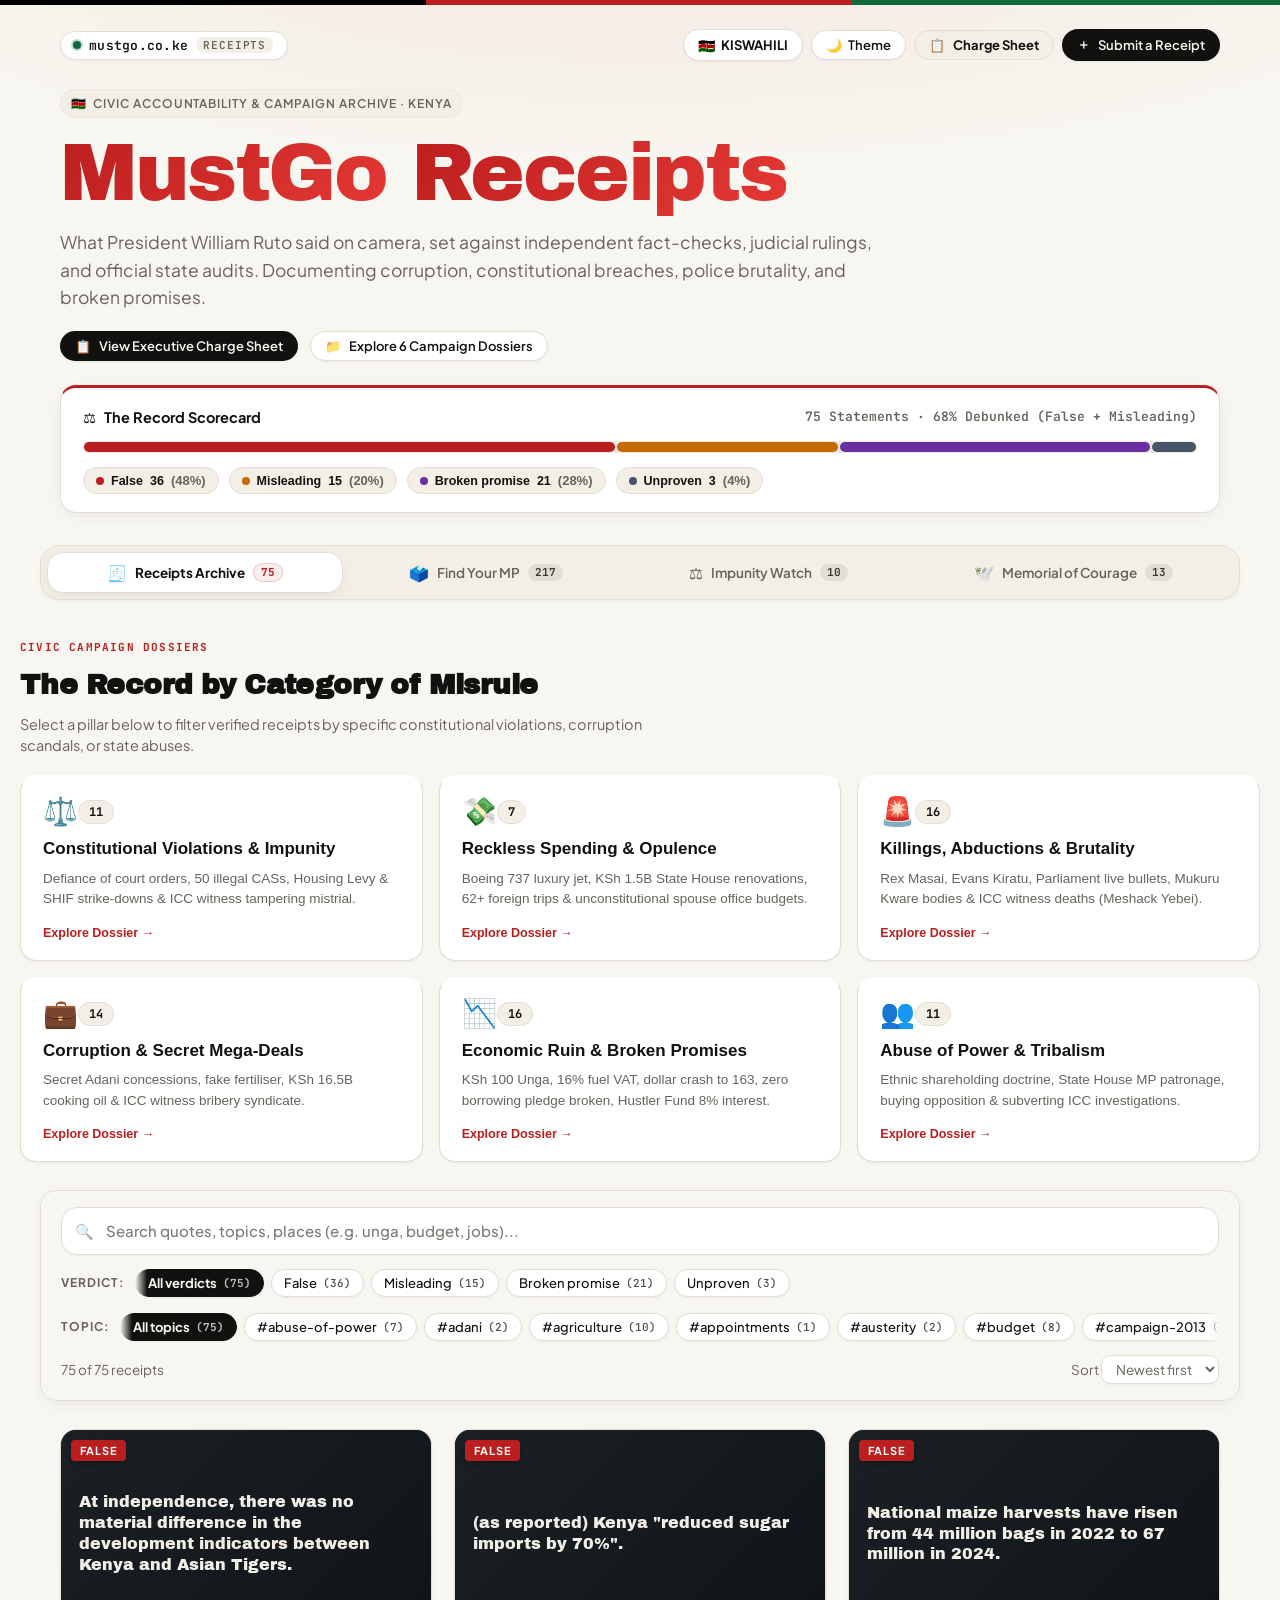
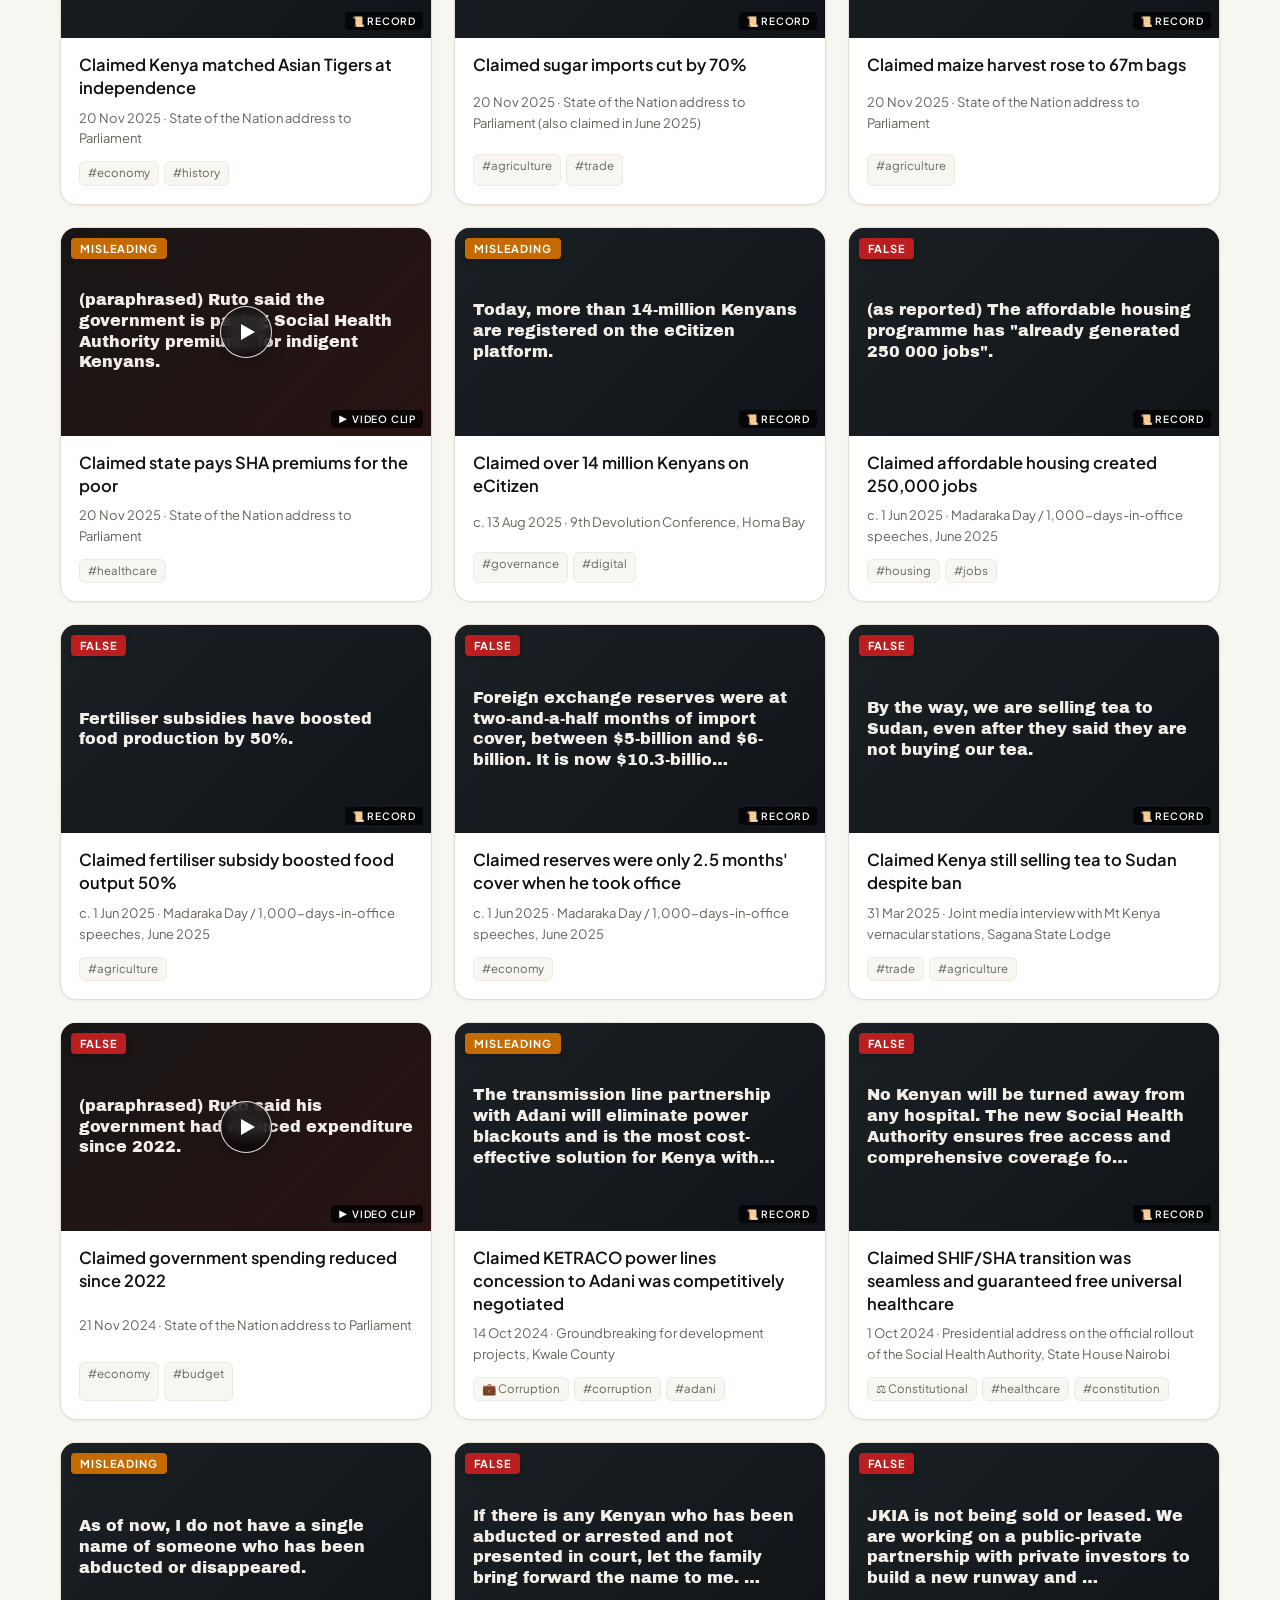
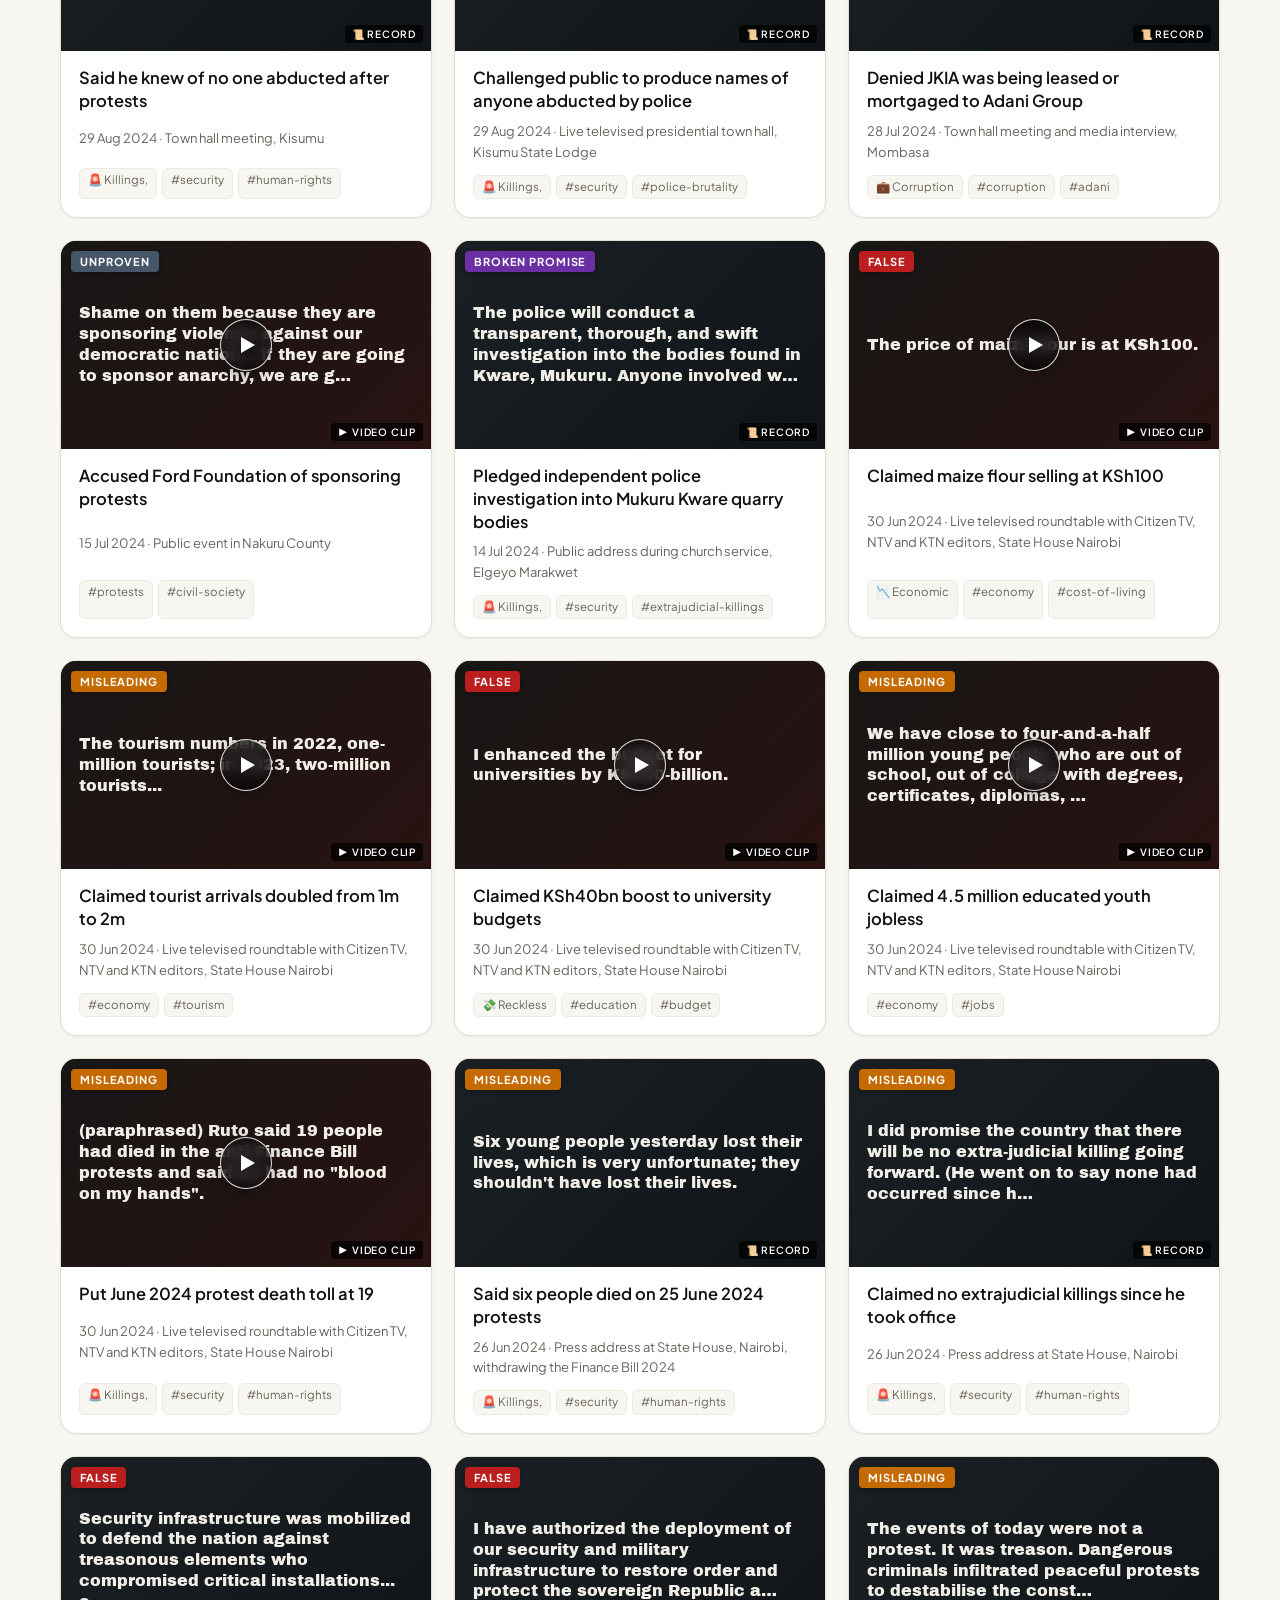
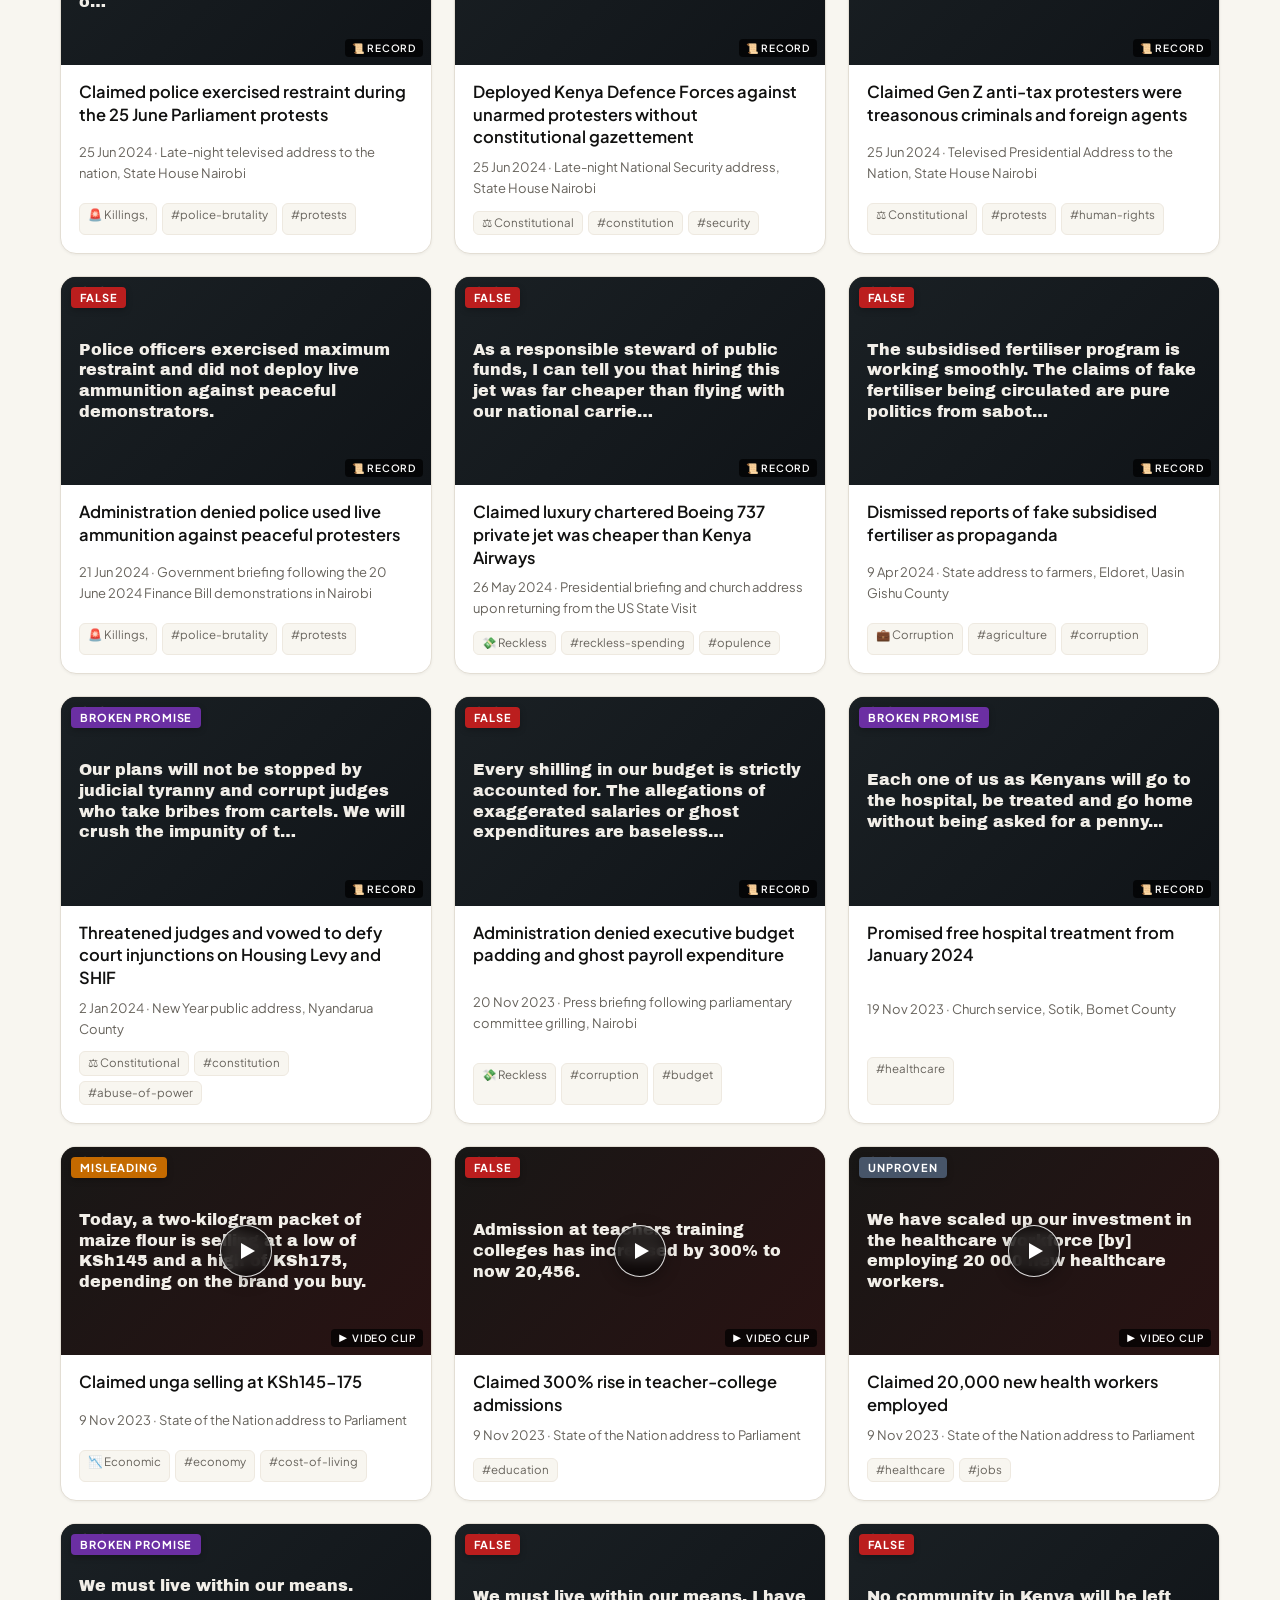
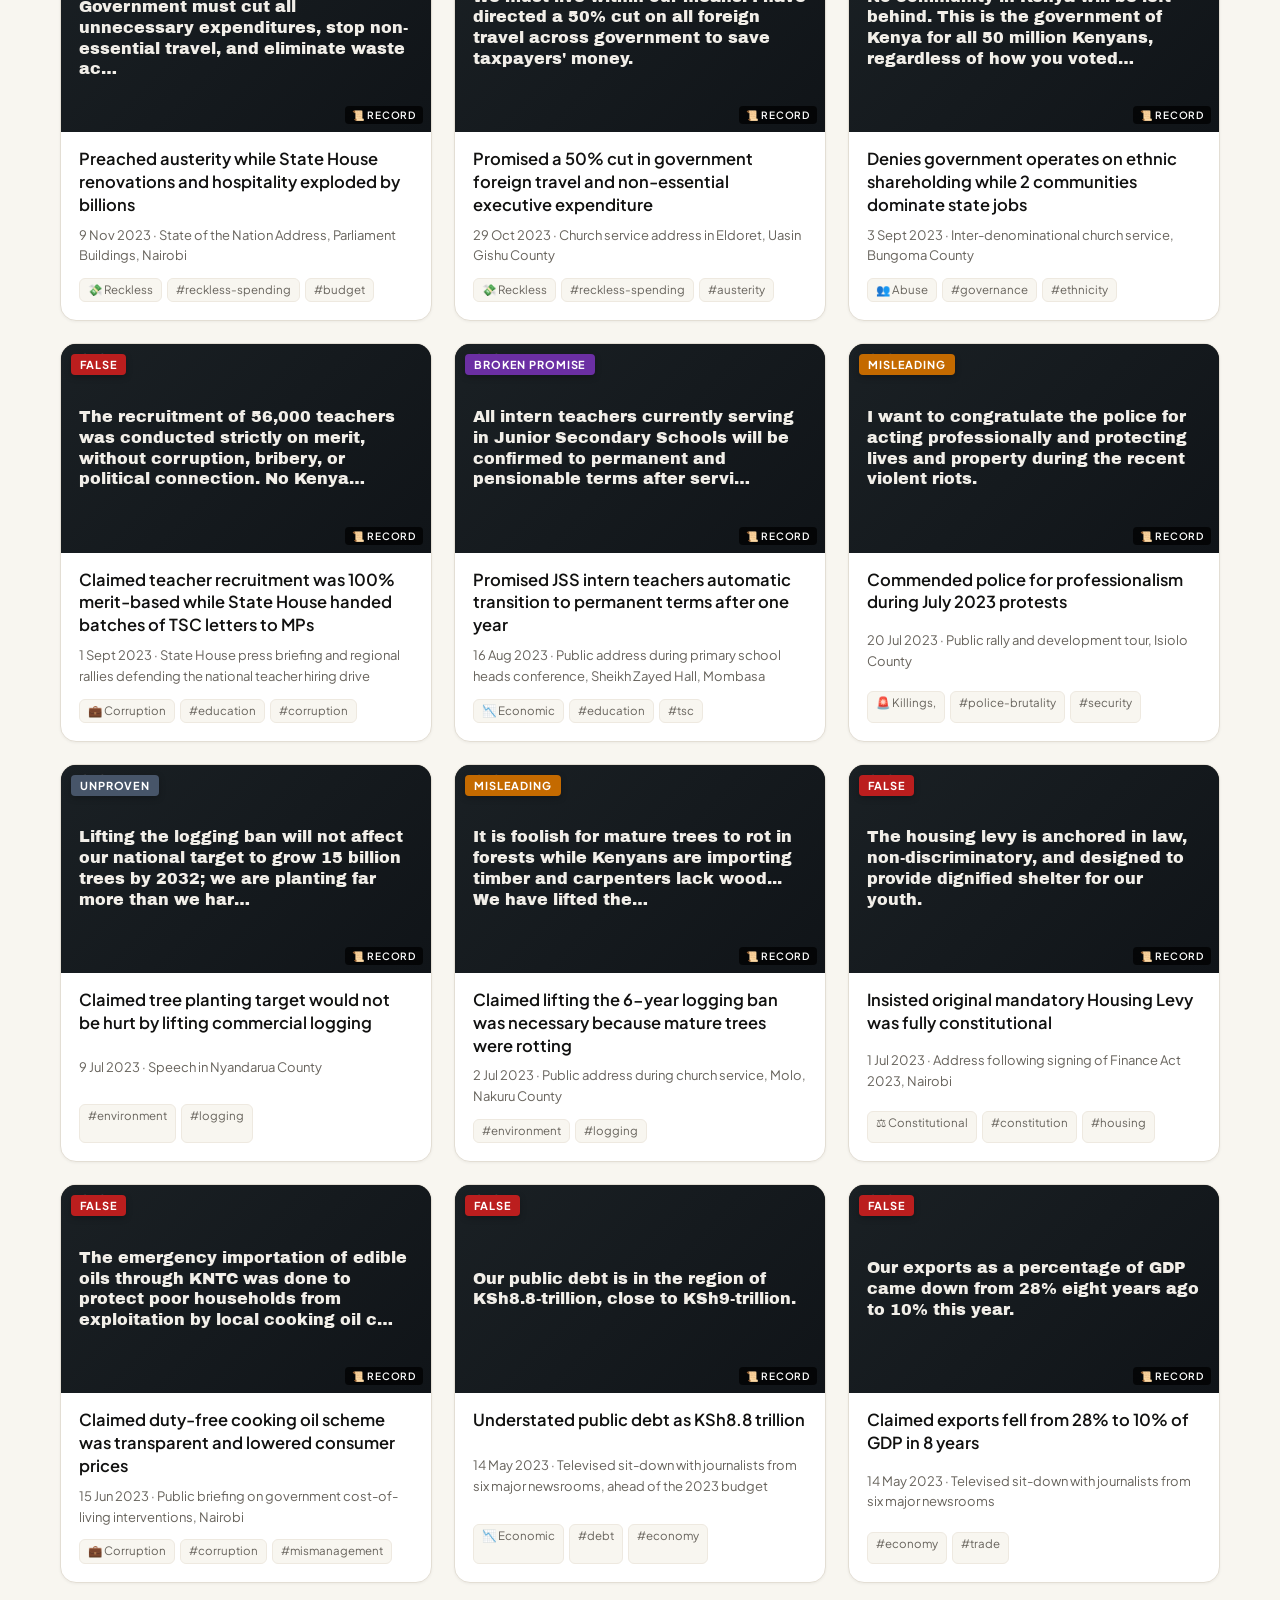
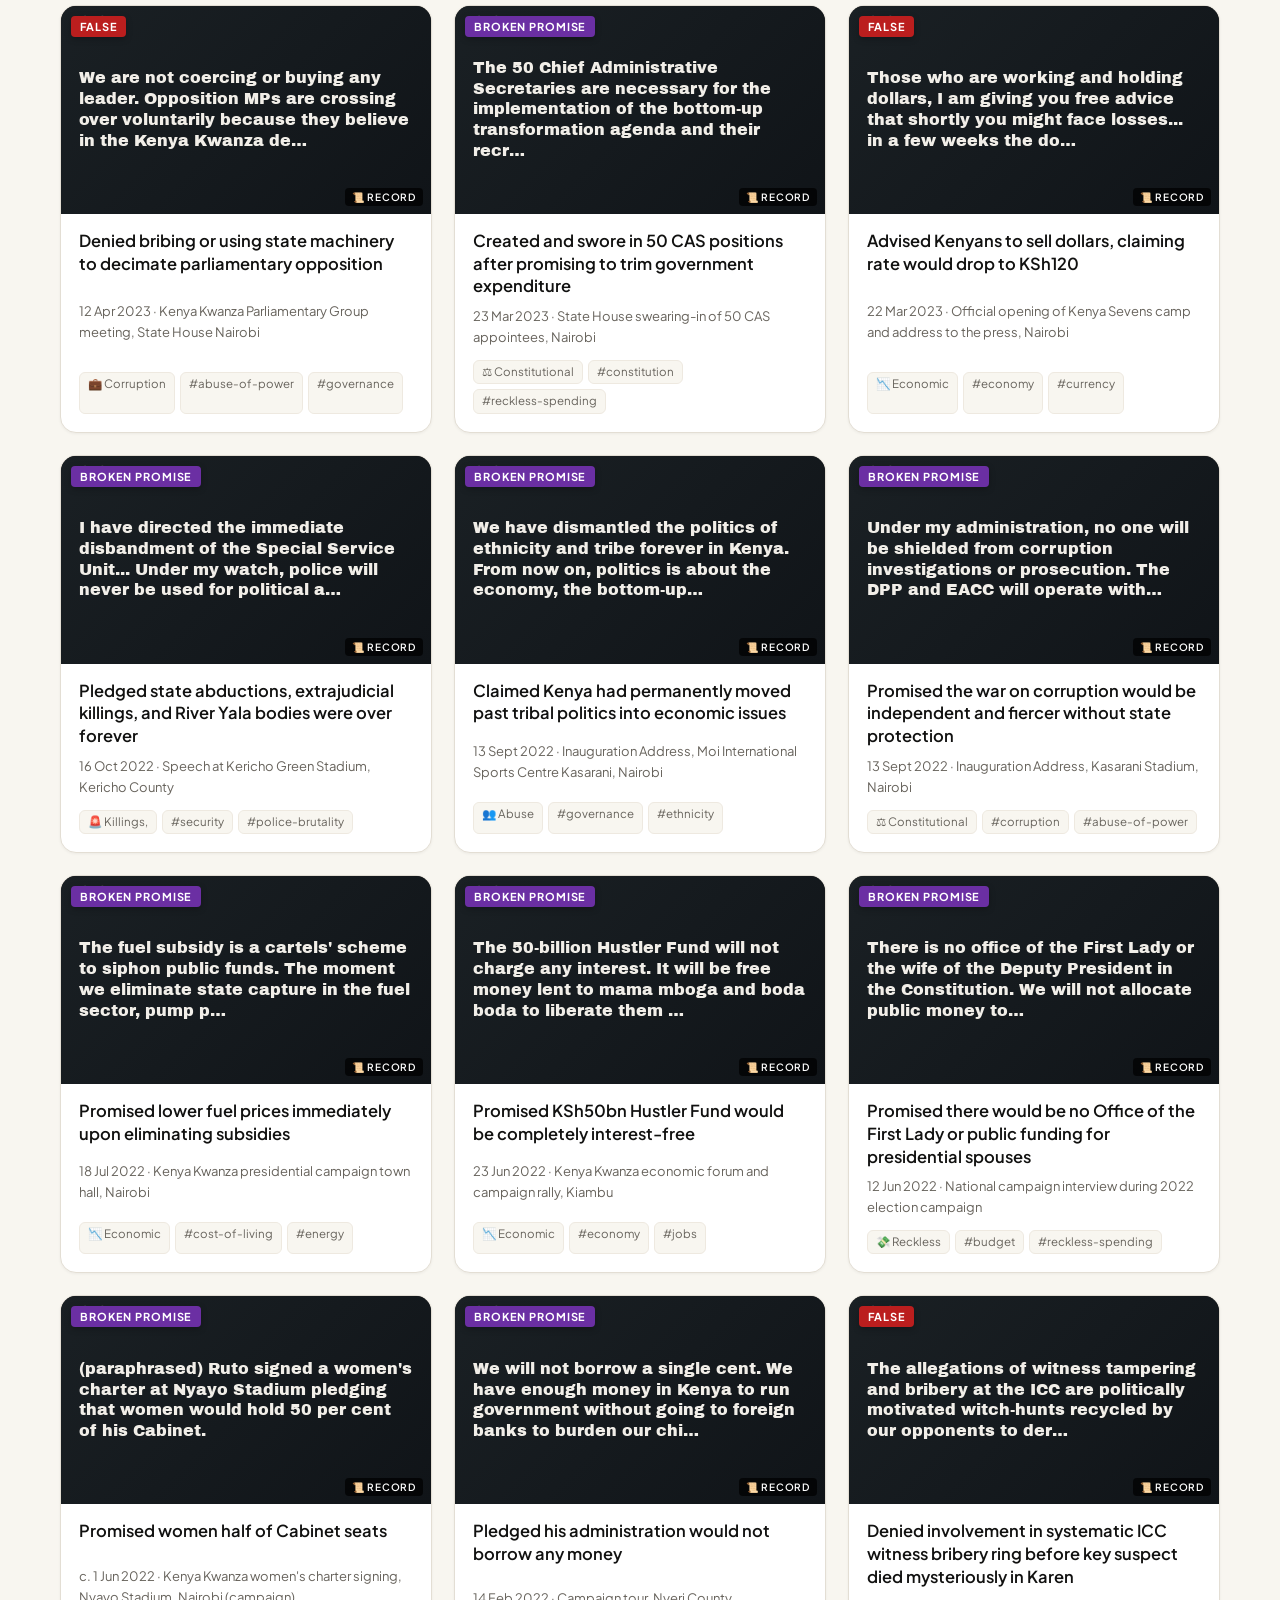
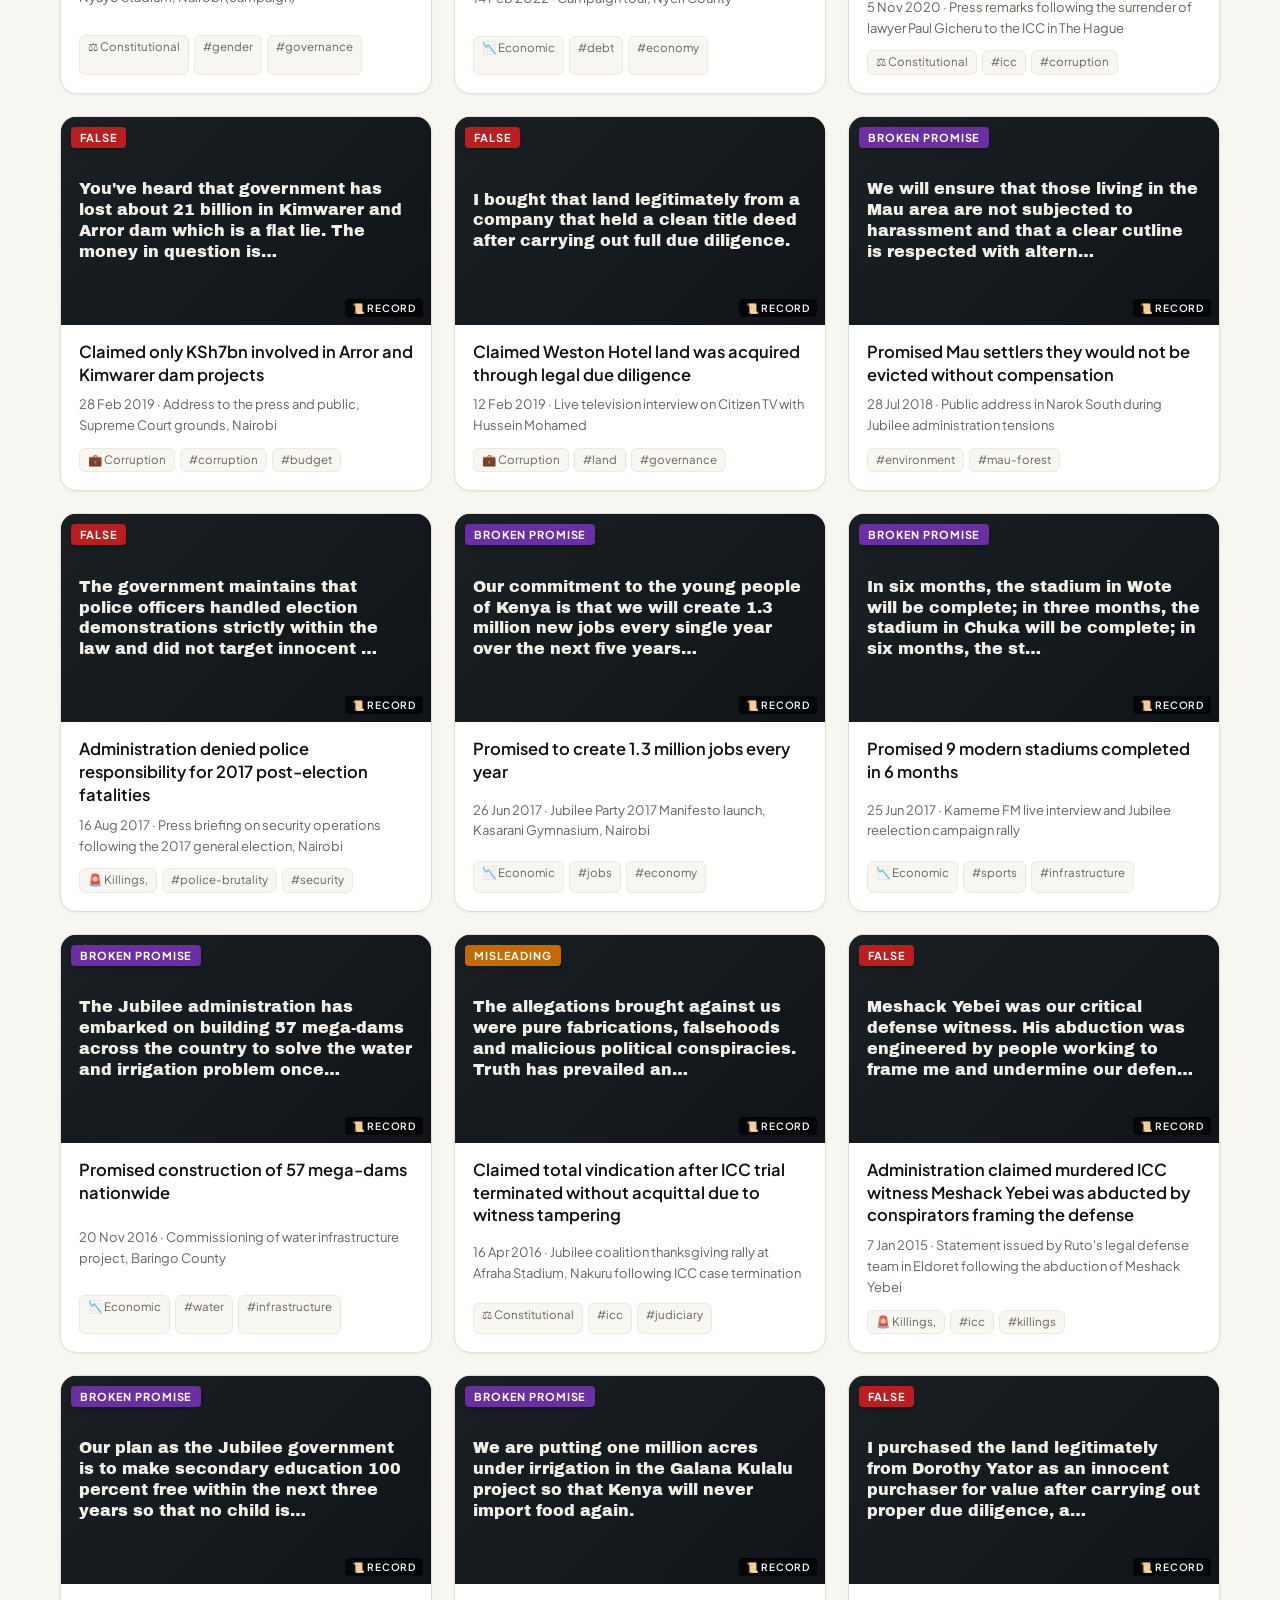
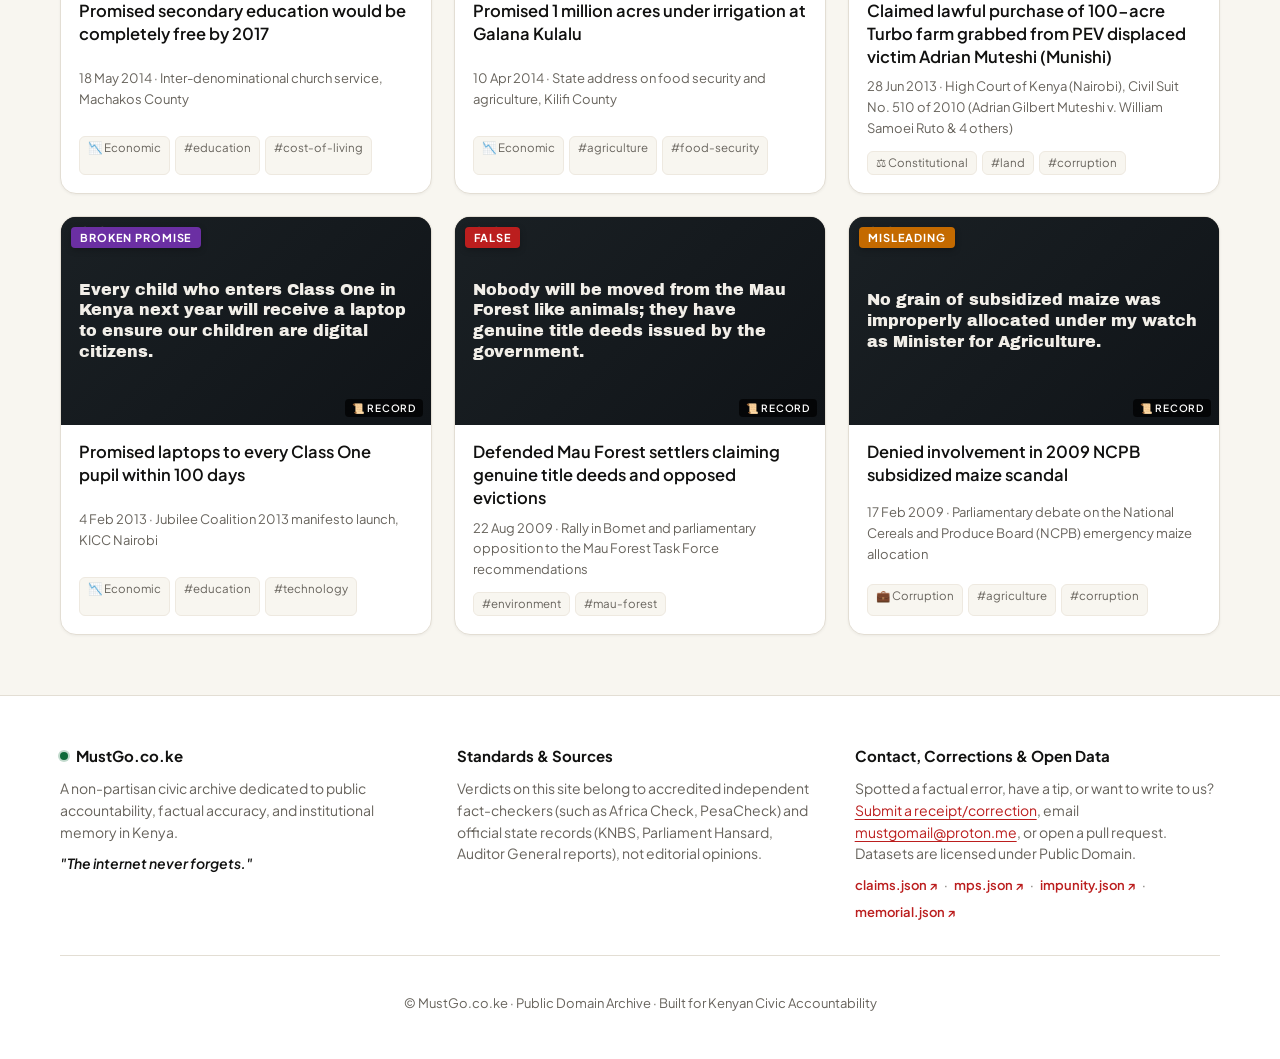
==== index.html @ 781511ae "Improve UI, i18n, PWA/SEO, dataset validation, and add ProtonMail contact" ====
<!doctype html>
<html lang="en">
<head>
  <meta charset="utf-8">
  <meta name="viewport" content="width=device-width, initial-scale=1">
  <title>MustGo.co.ke · Ruto Receipts | Public Record Archive</title>
  <meta name="description" content="A searchable civic archive of President William Ruto's public statements, on video, set against independent fact-checks and the public record.">
  <meta name="theme-color" content="#141414">

  <link rel="canonical" href="https://mustgo.co.ke/">

  <!-- OpenGraph / Social Previews (WhatsApp, X, Facebook) -->
  <meta property="og:type" content="website">
  <meta property="og:site_name" content="MustGo.co.ke">
  <meta property="og:title" content="MustGo.co.ke · The Ruto Receipts Archive">
  <meta property="og:description" content="What the President said, on camera, set against independent fact-checks and official records. The internet remembers.">
  <meta property="og:url" content="https://mustgo.co.ke">
  <meta property="og:image" content="https://mustgo.co.ke/assets/og-image.png">
  <meta property="og:image:width" content="1200">
  <meta property="og:image:height" content="630">
  <meta name="twitter:card" content="summary_large_image">
  <meta name="twitter:title" content="MustGo.co.ke · The Ruto Receipts Archive">
  <meta name="twitter:description" content="What the President said, on camera, set against independent fact-checks and official records.">
  <meta name="twitter:image" content="https://mustgo.co.ke/assets/og-image.png">

  <link rel="icon" type="image/svg+xml" href="assets/favicon.svg">
  <link rel="manifest" href="manifest.json">
  <link rel="apple-touch-icon" href="assets/icon-192.png">
  <link rel="preconnect" href="https://fonts.googleapis.com">
  <link rel="preconnect" href="https://fonts.gstatic.com" crossorigin>
  <link href="https://fonts.googleapis.com/css2?family=Archivo+Black&family=Plus+Jakarta+Sans:wght@400;500;600;700;800&family=JetBrains+Mono:wght@500;700&display=swap" rel="stylesheet">
  <link rel="stylesheet" href="assets/styles.css">
</head>
<body>
  <!-- Kenyan flag stripe -->
  <div class="flag-stripe" aria-hidden="true"></div>

  <header class="masthead">
    <div class="wrap">
      <div class="top-nav">
        <div class="domain-badge">
          <span class="live-dot" aria-hidden="true"></span>
          <span class="domain-text">mustgo.co.ke</span>
          <span class="domain-subtag">receipts</span>
        </div>
        <div class="header-actions">
          <span id="offline-pill" class="offline-pill" hidden title="Running in offline mode">
            <span class="offline-dot"></span> Offline
          </span>
          <button id="lang-toggle" class="btn btn-outline btn-sm lang-btn" type="button" aria-label="Toggle language between English and Kiswahili" title="Badili Lugha / Toggle English &amp; Kiswahili">
            <span class="lang-flag" aria-hidden="true">🇰🇪</span>
            <span id="lang-text">KISWAHILI</span>
          </button>
          <button id="pwa-install-btn" class="btn btn-outline btn-sm pwa-btn" type="button" hidden title="Install MustGo App">
            <span class="btn-icon">📲</span> <span id="pwa-text" data-i18n="pwa_install_btn">App</span>
          </button>
          <button id="theme-toggle" class="btn btn-outline btn-sm theme-btn" type="button" aria-label="Toggle dark/light theme" title="Toggle theme">
            <span class="theme-icon-light" aria-hidden="true">☀️</span>
            <span class="theme-icon-dark" aria-hidden="true">🌙</span>
            <span class="theme-text" data-i18n="theme_toggle">Theme</span>
          </button>
          <button id="open-chargesheet" class="btn btn-charge btn-sm" type="button" title="View executive charge sheet and factsheet">
            <span class="btn-icon">📋</span> <span data-i18n="nav_chargesheet">Charge Sheet</span>
          </button>
          <button id="open-submit" class="btn btn-primary btn-sm">
            <span class="btn-icon">＋</span> <span data-i18n="nav_submit">Submit a Receipt</span>
          </button>
        </div>
      </div>

      <div class="hero-content">
        <div class="kicker-pill">
          <span class="kicker-flag">🇰🇪</span>
          <span class="kicker-text" data-i18n="kicker">Civic Accountability & Campaign Archive · Kenya</span>
        </div>
        <h1><span data-i18n="hero_h1_main">MustGo</span> <span data-i18n="hero_h1_sub">Receipts</span></h1>
        <p class="lede" data-i18n="hero_lede">What President William Ruto said on camera, set against independent fact-checks, judicial rulings, and official state audits. Documenting corruption, constitutional breaches, police brutality, and broken promises.</p>
        <div class="hero-actions">
          <button id="hero-chargesheet-btn" class="btn btn-primary btn-sm" type="button">
            <span class="btn-icon">📋</span> View Executive Charge Sheet
          </button>
          <a href="#dossiers-section" class="btn btn-outline btn-sm">
            <span class="btn-icon">📁</span> Explore 6 Campaign Dossiers
          </a>
        </div>
      </div>

      <!-- Scorecard / Truth Meter -->
      <section class="scorecard" aria-label="Verification Summary">
        <div class="scorecard-header">
          <div class="scorecard-title">
            <span class="scorecard-icon">⚖️</span>
            <strong data-i18n="scorecard_title">The Record Scorecard</strong>
          </div>
          <div id="sc-summary" class="scorecard-summary">Loading record...</div>
        </div>
        <div id="sc-bar" class="score-bar" role="progressbar" aria-label="Distribution of verdicts"></div>
        <div id="sc-pills" class="score-pills"></div>
      </section>
    </div>
  </header>

  <!-- Civic Navigation Hub -->
  <nav class="hub-nav wrap" role="tablist" aria-label="Civic Navigation Hub">
    <button class="hub-tab active" id="tab-btn-receipts" data-tab="receipts" type="button" role="tab" aria-selected="true" aria-controls="section-receipts">
      <span class="hub-icon">🧾</span>
      <span class="hub-label" data-i18n="nav_receipts">Receipts Archive</span>
      <span class="hub-badge" id="hub-count-receipts">75</span>
    </button>
    <button class="hub-tab" id="tab-btn-mps" data-tab="mps" type="button" role="tab" aria-selected="false" aria-controls="section-mps">
      <span class="hub-icon">🗳️</span>
      <span class="hub-label" data-i18n="nav_mps">Find Your MP</span>
      <span class="hub-badge" id="hub-count-mps">217</span>
    </button>
    <button class="hub-tab" id="tab-btn-impunity" data-tab="impunity" type="button" role="tab" aria-selected="false" aria-controls="section-impunity">
      <span class="hub-icon">⚖️</span>
      <span class="hub-label" data-i18n="nav_impunity">Impunity Watch</span>
      <span class="hub-badge" id="hub-count-impunity">10</span>
    </button>
    <button class="hub-tab" id="tab-btn-memorial" data-tab="memorial" type="button" role="tab" aria-selected="false" aria-controls="section-memorial">
      <span class="hub-icon">🕊️</span>
      <span class="hub-label" data-i18n="nav_memorial">Memorial of Courage</span>
      <span class="hub-badge" id="hub-count-memorial">13</span>
    </button>
  </nav>

  <!-- Tab Section 1: Receipts Archive -->
  <div id="section-receipts" class="tab-section">
    <!-- Campaign Thematic Dossiers -->
    <section id="dossiers-section" class="dossiers-section wrap" aria-label="Campaign Dossiers">
    <div class="dossiers-header">
      <div class="dossiers-title-group">
        <span class="dossiers-kicker" data-i18n="dossiers_kicker">CIVIC CAMPAIGN DOSSIERS</span>
        <h2 data-i18n="dossiers_title">The Record by Category of Misrule</h2>
      </div>
      <p class="dossiers-intro" data-i18n="dossiers_intro">Select a pillar below to filter verified receipts by specific constitutional violations, corruption scandals, or state abuses.</p>
    </div>
    
    <div id="dossiers-grid" class="dossiers-grid">
      <button class="dossier-card" type="button" data-dossier="constitution">
        <div class="dossier-top">
          <span class="dossier-icon">⚖️</span>
          <span class="dossier-count" id="count-dossier-constitution">10</span>
        </div>
        <h3 class="dossier-name">Constitutional Violations & Impunity</h3>
        <p class="dossier-desc">Defiance of court orders, 50 illegal CASs, Housing Levy & SHIF strike-downs & ICC witness tampering mistrial.</p>
        <span class="dossier-arrow">Explore Dossier →</span>
      </button>

      <button class="dossier-card" type="button" data-dossier="spending">
        <div class="dossier-top">
          <span class="dossier-icon">💸</span>
          <span class="dossier-count" id="count-dossier-spending">7</span>
        </div>
        <h3 class="dossier-name">Reckless Spending & Opulence</h3>
        <p class="dossier-desc">Boeing 737 luxury jet, KSh 1.5B State House renovations, 62+ foreign trips & unconstitutional spouse office budgets.</p>
        <span class="dossier-arrow">Explore Dossier →</span>
      </button>

      <button class="dossier-card" type="button" data-dossier="killings">
        <div class="dossier-top">
          <span class="dossier-icon">🚨</span>
          <span class="dossier-count" id="count-dossier-killings">14</span>
        </div>
        <h3 class="dossier-name">Killings, Abductions & Brutality</h3>
        <p class="dossier-desc">Rex Masai, Evans Kiratu, Parliament live bullets, Mukuru Kware bodies & ICC witness deaths (Meshack Yebei).</p>
        <span class="dossier-arrow">Explore Dossier →</span>
      </button>

      <button class="dossier-card" type="button" data-dossier="corruption">
        <div class="dossier-top">
          <span class="dossier-icon">💼</span>
          <span class="dossier-count" id="count-dossier-corruption">13</span>
        </div>
        <h3 class="dossier-name">Corruption & Secret Mega-Deals</h3>
        <p class="dossier-desc">Secret Adani concessions, fake fertiliser, KSh 16.5B cooking oil & ICC witness bribery syndicate.</p>
        <span class="dossier-arrow">Explore Dossier →</span>
      </button>

      <button class="dossier-card" type="button" data-dossier="economy">
        <div class="dossier-top">
          <span class="dossier-icon">📉</span>
          <span class="dossier-count" id="count-dossier-economy">16</span>
        </div>
        <h3 class="dossier-name">Economic Ruin & Broken Promises</h3>
        <p class="dossier-desc">KSh 100 Unga, 16% fuel VAT, dollar crash to 163, zero borrowing pledge broken, Hustler Fund 8% interest.</p>
        <span class="dossier-arrow">Explore Dossier →</span>
      </button>

      <button class="dossier-card" type="button" data-dossier="abuse_power">
        <div class="dossier-top">
          <span class="dossier-icon">👥</span>
          <span class="dossier-count" id="count-dossier-abuse_power">11</span>
        </div>
        <h3 class="dossier-name">Abuse of Power & Tribalism</h3>
        <p class="dossier-desc">Ethnic shareholding doctrine, State House MP patronage, buying opposition & subverting ICC investigations.</p>
        <span class="dossier-arrow">Explore Dossier →</span>
      </button>
    </div>
  </section>

  <!-- Filter & Search Controls -->
  <nav class="controls wrap" aria-label="Filters">
    <div class="search-box">
      <span class="search-icon" aria-hidden="true">🔍</span>
      <input id="search" type="search" placeholder="Search quotes, topics, places (e.g. unga, budget, jobs)..." autocomplete="off" spellcheck="false">
      <kbd class="search-kbd" title="Press / to search">/</kbd>
      <button id="clear-search" class="clear-btn" type="button" aria-label="Clear search" hidden>×</button>
    </div>

    <div class="chips-group">
      <span class="chips-label" data-i18n="filter_verdict">Verdict:</span>
      <div id="verdicts" class="chips" role="group" aria-label="Filter by Verdict"></div>
    </div>

    <div class="chips-group">
      <span class="chips-label" data-i18n="filter_topic">Topic:</span>
      <div id="tags" class="chips" role="group" aria-label="Filter by Topic"></div>
    </div>

    <div class="row">
      <div class="active-filters-info">
        <span id="count" class="count"></span>
        <button id="reset-filters" class="btn-text" type="button" hidden data-i18n="reset_filters">Reset all filters</button>
      </div>
      <label class="sort"><span data-i18n="sort_label">Sort</span>
        <select id="sort">
          <option value="new" data-i18n="sort_newest">Newest first</option>
          <option value="old" data-i18n="sort_oldest">Oldest first</option>
        </select>
      </label>
    </div>
  </nav>

  <main class="wrap">
    <!-- Active Dossier Banner (Shown when a dossier is selected) -->
    <div id="dossier-banner" class="dossier-banner" hidden>
      <div class="dossier-banner-content">
        <span id="db-icon" class="dossier-banner-icon">⚖️</span>
        <div>
          <div class="dossier-banner-top">
            <span class="dossier-pill-tag">ACTIVE CAMPAIGN DOSSIER</span>
            <span id="db-count" class="dossier-banner-count"></span>
          </div>
          <h2 id="db-title" class="dossier-banner-title"></h2>
          <p id="db-desc" class="dossier-banner-desc"></p>
        </div>
      </div>
      <div class="dossier-banner-actions">
        <button id="db-share-wa" class="btn btn-wa btn-sm" type="button" title="Share dossier summary on WhatsApp">
          <span class="btn-icon">💬</span> WhatsApp
        </button>
        <button id="db-share-x" class="btn btn-x btn-sm" type="button" title="Share dossier on X">
          <span class="btn-icon">𝕏</span> Post on X
        </button>
        <button id="db-clear" class="btn btn-outline btn-sm" type="button" title="View all receipts">
          ✕ Clear Dossier
        </button>
      </div>
    </div>

    <ul id="grid" class="grid"></ul>
    <div id="empty" class="empty" hidden>
      <div class="empty-icon">📂</div>
      <h3>No matching receipts found</h3>
      <p>Try searching for a different keyword or resetting your filters.</p>
      <button id="empty-reset-btn" class="btn btn-outline" type="button">Show all receipts</button>
    </div>
  </main>
  </div><!-- /#section-receipts -->

  <!-- Tab Section 2: Find Your MP Scorecard -->
  <section id="section-mps" class="tab-section wrap" hidden aria-label="Find Your MP Scorecard">
    <div class="section-hero-header">
      <div class="kicker-pill">
        <span class="kicker-flag">🗳️</span>
        <span class="kicker-text" data-i18n="mp_kicker">PARLIAMENTARY ACCOUNTABILITY · 290 CONSTITUENCIES</span>
      </div>
      <h2 data-i18n="nav_mps">Find Your MP · Voting Scorecard</h2>
      <p class="section-lead" data-i18n="mp_sub">
        Did your representative vote with you or against you? Review how MPs voted on the historic Finance Bill 2024, the Affordable Housing Levy, and SHIF. Track their official voting records on key legislation.
      </p>
    </div>

    <!-- MP Controls -->
    <div class="mp-controls">
      <div class="search-box">
        <span class="search-icon" aria-hidden="true">🔍</span>
        <input id="mp-search" type="search" placeholder="Search MP by name, constituency, or county (e.g. Kikuyu, Babu, Nairobi)..." autocomplete="off" spellcheck="false">
        <button id="clear-mp-search" class="clear-btn" type="button" aria-label="Clear search" hidden>×</button>
      </div>

      <div class="chips-group">
        <span class="chips-label" data-i18n="mp_vote_label">Finance Bill 2024 Vote:</span>
        <div id="mp-vote-filters" class="chips" role="group" aria-label="Filter by Vote">
          <button class="chip active" data-vote="all" type="button" aria-pressed="true"><span data-i18n="mp_filter_all">All MPs</span> (<span id="mp-count-all">217</span>)</button>
          <button class="chip chip-yes" data-vote="YES" type="button" aria-pressed="false"><span data-i18n="mp_filter_yes">Voted YES · Passed Tax</span> (<span id="mp-count-yes">144</span>)</button>
          <button class="chip chip-no" data-vote="NO" type="button" aria-pressed="false"><span data-i18n="mp_filter_no">Voted NO · Rejected Tax</span> (<span id="mp-count-no">73</span>)</button>
          <button class="chip chip-absent" data-vote="ABSENT" type="button" aria-pressed="false" id="mp-filter-absent-btn" hidden><span data-i18n="mp_filter_absent">Absent / Walkout</span> (<span id="mp-count-absent">0</span>)</button>
        </div>
      </div>

      <div class="chips-group">
        <span class="chips-label">Counties:</span>
        <div id="mp-county-filters" class="chips" role="group" aria-label="Filter by County">
          <!-- Populated by app.js -->
        </div>
      </div>

      <div class="row">
        <div class="active-filters-info">
          <span id="mp-results-count" class="count">Showing 217 MPs</span>
          <button id="mp-reset-filters" class="btn-text" type="button" hidden>Reset filters</button>
        </div>
      </div>
    </div>

    <!-- MP Grid -->
    <div id="mp-grid" class="mp-grid"></div>
    <div id="mp-empty" class="empty" hidden>
      <div class="empty-icon">🗳️</div>
      <h3>No matching MPs found</h3>
      <p>Try searching for a different constituency, MP name, or county.</p>
      <button id="mp-empty-reset-btn" class="btn btn-outline" type="button">Show all MPs</button>
    </div>
  </section>

  <!-- Tab Section 3: Impunity Watch (Judicial Defiance Index) -->
  <section id="section-impunity" class="tab-section wrap" hidden aria-label="Impunity Watch">
    <div class="section-hero-header">
      <div class="kicker-pill">
        <span class="kicker-flag">⚖️</span>
        <span class="kicker-text">RULE OF LAW · JUDICIAL DEFIANCE INDEX</span>
      </div>
      <h2 data-i18n="impunity_title">Impunity Watch · The Judicial Defiance Index</h2>
      <p class="section-lead" data-i18n="impunity_sub">
        A forensic register of High Court, Court of Appeal, and Supreme Court rulings overturned, ignored, or circumvented by the Executive.
      </p>
    </div>

    <!-- Impunity Overview Metrics -->
    <div class="impunity-stats-grid">
      <div class="impunity-stat-card">
        <span class="impunity-stat-icon">📜</span>
        <span class="impunity-stat-num">10</span>
        <span class="impunity-stat-label">Landmark Rulings Tracked</span>
      </div>
      <div class="impunity-stat-card">
        <span class="impunity-stat-icon">🏛️</span>
        <span class="impunity-stat-num">4</span>
        <span class="impunity-stat-label">High Court Benches Defied</span>
      </div>
      <div class="impunity-stat-card">
        <span class="impunity-stat-icon">⚠️</span>
        <span class="impunity-stat-num">Art. 10 &amp; 201</span>
        <span class="impunity-stat-label">Most Violated Articles</span>
      </div>
      <div class="impunity-stat-card">
        <span class="impunity-stat-icon">🛡️</span>
        <span class="impunity-stat-num">100%</span>
        <span class="impunity-stat-label">Official Kenya Law Citations</span>
      </div>
    </div>

    <!-- Impunity Filter Chips -->
    <div class="chips-group impunity-filters">
      <span class="chips-label">Filter Status:</span>
      <div id="impunity-filters" class="chips" role="group" aria-label="Filter by Status">
        <button class="chip active" data-status="all" type="button">All Rulings</button>
        <button class="chip" data-status="DEFYING COURT ORDER" type="button">Defying Court Order</button>
        <button class="chip" data-status="CIRCUMVENTED" type="button">Circumvented via Backdoor</button>
        <button class="chip" data-status="CONSERVATORY INJUNCTION ACTIVE" type="button">Active Injunction</button>
      </div>
    </div>

    <!-- Impunity Cards List -->
    <div id="impunity-list" class="impunity-list"></div>
  </section>

  <!-- Tab Section 4: The Memorial of Courage -->
  <section id="section-memorial" class="tab-section wrap" hidden aria-label="Memorial of Courage">
    <div class="section-hero-header">
      <div class="kicker-pill kicker-memorial">
        <span class="kicker-flag">🕊️</span>
        <span class="kicker-text">IN MEMORIAM · JUSTICE FOR THE BRAVE</span>
      </div>
      <h2 data-i18n="memorial_title">The Memorial of Courage · Victims of Injustice</h2>
      <p class="section-lead" data-i18n="memorial_sub">
        Remembering the peaceful Kenyans shot dead, assaulted, or abducted in the fight for economic justice and constitutional freedom. We document their names, stories, and the status of justice.
      </p>
    </div>

    <!-- Memorial Filter Chips -->
    <div class="chips-group memorial-filters">
      <span class="chips-label">Category:</span>
      <div id="memorial-filters" class="chips" role="group" aria-label="Filter by Category">
        <button class="chip active" data-cat="all" type="button">All Memorial Records</button>
        <button class="chip" data-cat="Police Killings" type="button">Protest Deaths (Live Rounds)</button>
        <button class="chip" data-cat="Enforced Abduction" type="button">Enforced Abductions</button>
        <button class="chip" data-cat="Police Brutality" type="button">Police Brutality</button>
      </div>
    </div>

    <!-- Memorial Cards Grid -->
    <div id="memorial-grid" class="memorial-grid"></div>
  </section>

  <!-- Receipt Viewer Modal (Mobile Bottom-Sheet & Desktop Dialog) -->
  <dialog id="viewer" aria-labelledby="v-title">
    <div class="mobile-drawer-handle" aria-hidden="true"></div>
    <div class="dialog-inner">
      <div class="dialog-header">
        <div class="dialog-nav-buttons">
          <button id="v-prev" class="btn-icon-nav" aria-label="Previous receipt" title="Previous (←)">←</button>
          <button id="v-next" class="btn-icon-nav" aria-label="Next receipt" title="Next (→)">→</button>
          <span id="v-position" class="dialog-position-count"></span>
        </div>
        <button class="close" aria-label="Close dialog">×</button>
      </div>

      <article>
        <div class="viewer-top-meta">
          <span id="v-verdict" class="badge"></span>
          <span id="v-id" class="receipt-id-tag"></span>
        </div>

        <h2 id="v-title"></h2>
        <p id="v-meta" class="meta"></p>
        
        <blockquote id="v-quote"></blockquote>

        <!-- Embed or Video Fallback Plaque -->
        <div id="v-embed" class="embed"></div>
        <p id="v-clipnote" class="meta" hidden></p>

        <section class="reality">
          <div class="reality-header">
            <h3 data-i18n="what_record_shows">What the record shows</h3>
            <span class="verified-stamp" data-i18n="verified_record">✓ Verified Record</span>
          </div>
          <p id="v-reality"></p>
          <div class="links">
            <a id="v-check" target="_blank" rel="noopener" class="link-btn primary-link">
              <span data-i18n="read_factcheck">Read the Fact-Check ↗</span>
            </a>
            <a id="v-tweet" target="_blank" rel="noopener" class="link-btn secondary-link" hidden style="display: none;">
              <span data-i18n="original_x_post">Original Post on X ↗</span>
            </a>
          </div>
        </section>

        <!-- Social Sharing & Receipt Generator Actions -->
        <section class="viewer-actions" aria-label="Share and Download">
          <div class="action-buttons">
            <button id="btn-share-wa" class="btn btn-wa" type="button" title="Share receipt to WhatsApp">
              <span class="btn-icon">💬</span> <span data-i18n="btn_whatsapp">WhatsApp</span>
            </button>
            <button id="btn-share-x" class="btn btn-x" type="button" title="Share receipt to X">
              <span class="btn-icon">𝕏</span> <span data-i18n="btn_share_x">Share on X</span>
            </button>
            <button id="btn-copy-link" class="btn btn-outline" type="button" title="Copy direct link to this receipt">
              <span class="btn-icon">🔗</span> <span id="copy-text" data-i18n="btn_copy_link">Copy Link</span>
            </button>
            <button id="btn-download-slip" class="btn btn-receipt" type="button" title="Generate and download image receipt">
              <span class="btn-icon">🧾</span> <span id="download-text" data-i18n="btn_download_receipt">Download Receipt</span>
            </button>
          </div>
        </section>
      </article>
    </div>
  </dialog>

  <!-- Submit a Receipt Modal -->
  <dialog id="submit-dialog" aria-labelledby="sub-title">
    <div class="mobile-drawer-handle" aria-hidden="true"></div>
    <div class="dialog-inner">
      <div class="dialog-header">
        <h2 id="sub-title">Submit a Public Receipt</h2>
        <button class="close" aria-label="Close submit dialog">×</button>
      </div>

      <form id="submit-form" class="submit-form">
        <p class="form-lede">Have a video clip of a statement made by the President, along with an independent fact-check or official record? Submit it here to be archived on <strong>mustgo.co.ke</strong>, or write directly to <a href="mailto:mustgomail@proton.me">mustgomail@proton.me</a>.</p>
        
        <label class="form-label">
          <span>Claim Headline *</span>
          <input type="text" id="sub-headline" placeholder="e.g. Claimed price of maize flour is KSh100" required>
        </label>

        <label class="form-label">
          <span>Quote (as verbatim as possible) *</span>
          <textarea id="sub-quote" rows="3" placeholder="What was said..." required></textarea>
        </label>

        <div class="form-row">
          <label class="form-label">
            <span>Date *</span>
            <input type="date" id="sub-date" required>
          </label>
          <label class="form-label">
            <span>Context / Location</span>
            <input type="text" id="sub-context" placeholder="e.g. State House roundtable, church service">
          </label>
        </div>

        <label class="form-label">
          <span>Video Clip URL (X, YouTube, TikTok)</span>
          <input type="url" id="sub-video" placeholder="https://x.com/... or https://youtube.com/...">
        </label>

        <label class="form-label">
          <span>Fact-Check or Official Record URL *</span>
          <input type="url" id="sub-factcheck" placeholder="https://africacheck.org/... or KNBS/Hansard link" required>
          <small class="form-hint">Verdicts must be backed by an accredited fact-checker or official government reporting.</small>
        </label>

        <div class="form-actions">
          <button type="submit" id="btn-submit-github" class="btn btn-primary">
            <span>Open as GitHub Issue ↗</span>
          </button>
          <button type="button" id="btn-submit-email" class="btn btn-outline">
            <span>✉️ Email to mustgomail@proton.me</span>
          </button>
          <button type="button" id="btn-copy-submission" class="btn btn-outline">
            <span>Copy Submission Text</span>
          </button>
        </div>
      </form>
    </div>
  </dialog>

  <!-- Executive Charge Sheet Dialog -->
  <dialog id="chargesheet-dialog" class="chargesheet-dialog" aria-labelledby="cs-title">
    <div class="mobile-drawer-handle" aria-hidden="true"></div>
    <div class="dialog-inner chargesheet-inner">
      <div class="dialog-header">
        <div class="chargesheet-title-wrap">
          <span class="kicker-flag">🇰🇪</span>
          <div>
            <span class="cs-top-tag">OFFICIAL CIVIC DOSSIER</span>
            <h2 id="cs-title">The Executive Charge Sheet · Ruto Administration</h2>
          </div>
        </div>
        <button class="close" aria-label="Close charge sheet dialog">×</button>
      </div>

      <div class="chargesheet-body">
        <div class="chargesheet-lead-box">
          <p class="chargesheet-lead-text">
            A comprehensive, verified record compiling judicial rulings, Controller of Budget reports, Auditor-General findings, and independent fact-checks against the current Kenyan administration.
          </p>
          <div class="chargesheet-stats-row">
            <div class="cs-stat">
              <span class="cs-stat-num" id="cs-total-count">75</span>
              <span class="cs-stat-label">Documented Receipts</span>
            </div>
            <div class="cs-stat">
              <span class="cs-stat-num" id="cs-impunity-count">10</span>
              <span class="cs-stat-label">Court Rulings Tracked</span>
            </div>
            <div class="cs-stat">
              <span class="cs-stat-num" id="cs-mps-count">217</span>
              <span class="cs-stat-label">MPs Tracked</span>
            </div>
            <div class="cs-stat">
              <span class="cs-stat-num" id="cs-memorial-count">13</span>
              <span class="cs-stat-label">Memorial Records</span>
            </div>
          </div>
        </div>

        <!-- 6 Thematic Indictment Blocks -->
        <div class="cs-sections-list" id="cs-sections-list">
          <!-- Dynamically populated by app.js -->
        </div>

        <div class="chargesheet-footer-actions">
          <button id="cs-btn-copy" class="btn btn-primary" type="button">
            <span class="btn-icon">📋</span> <span id="cs-copy-text">Copy Full Campaign Factsheet</span>
          </button>
          <button id="cs-btn-wa" class="btn btn-wa" type="button">
            <span class="btn-icon">💬</span> Share Factsheet on WhatsApp
          </button>
          <button id="cs-btn-print" class="btn btn-outline" type="button">
            <span class="btn-icon">🖨️</span> Print / Save PDF
          </button>
        </div>
      </div>
    </div>
  </dialog>

  <!-- Floating Back to Top Button -->
  <button id="back-to-top" class="back-to-top" type="button" aria-label="Back to top" title="Back to top" hidden>↑</button>

  <!-- Service Worker Update Banner -->
  <div id="sw-update-banner" class="sw-update-banner" role="status" aria-live="polite" hidden>
    <span>New archive update available.</span>
    <button id="sw-reload-btn" class="btn btn-primary btn-sm" type="button">Reload</button>
  </div>

  <!-- Toast Notification -->
  <div id="toast" class="toast" role="status" aria-live="polite" hidden></div>

  <!-- Footer with Methodology & Disclaimer -->
  <footer class="foot">
    <div class="wrap">
      <div class="foot-grid">
        <div class="foot-col">
          <div class="foot-brand">
            <span class="live-dot" aria-hidden="true"></span>
            <h4>MustGo.co.ke</h4>
          </div>
          <p>A non-partisan civic archive dedicated to public accountability, factual accuracy, and institutional memory in Kenya.</p>
          <p class="foot-tagline">"The internet never forgets."</p>
        </div>
        <div class="foot-col">
          <h4>Standards & Sources</h4>
          <p>Verdicts on this site belong to accredited independent fact-checkers (such as Africa Check, PesaCheck) and official state records (KNBS, Parliament Hansard, Auditor General reports), not editorial opinions.</p>
        </div>
        <div class="foot-col">
          <h4>Contact, Corrections & Open Data</h4>
          <p>Spotted a factual error, have a tip, or want to write to us? <a href="#submit" id="foot-submit-link">Submit a receipt/correction</a>, email <a href="mailto:mustgomail@proton.me">mustgomail@proton.me</a>, or open a pull request. Datasets are licensed under Public Domain.</p>
          <div class="open-data-links">
            <a href="data/claims.json" target="_blank" class="open-data-link">claims.json ↗</a> ·
            <a href="data/mps.json" target="_blank" class="open-data-link">mps.json ↗</a> ·
            <a href="data/impunity.json" target="_blank" class="open-data-link">impunity.json ↗</a> ·
            <a href="data/memorial.json" target="_blank" class="open-data-link">memorial.json ↗</a>
          </div>
        </div>
      </div>
      <div class="foot-bottom">
        <p>© MustGo.co.ke · Public Domain Archive · Built for Kenyan Civic Accountability</p>
      </div>
    </div>
  </footer>

  <script src="data/i18n.js"></script>
  <script src="data/claims.js"></script>
  <script src="data/mps.js"></script>
  <script src="data/impunity.js"></script>
  <script src="data/memorial.js"></script>
  <script src="assets/app.js"></script>
  <script>
    if ('serviceWorker' in navigator) {
      window.addEventListener('load', () => {
        navigator.serviceWorker.register('./sw.js').then((reg) => {
          console.log('MustGo ServiceWorker active:', reg.scope);
          reg.addEventListener('updatefound', () => {
            const newWorker = reg.installing;
            if (!newWorker) return;
            newWorker.addEventListener('statechange', () => {
              if (newWorker.state === 'installed' && navigator.serviceWorker.controller) {
                const banner = document.getElementById('sw-update-banner');
                const reloadBtn = document.getElementById('sw-reload-btn');
                if (banner && reloadBtn) {
                  banner.hidden = false;
                  reloadBtn.onclick = () => window.location.reload();
                }
              }
            });
          });
        }).catch((err) => {
          console.warn('SW registration:', err);
        });
      });
    }
  </script>
</body>
</html>
---- assets/styles.css ----
/* ==========================================================================
   MustGo.co.ke · Modern Civic Design System
   ========================================================================== */

:root {
  /* Color Palette - Warm Editorial Canvas (Light Mode Default) */
  --bg: #f8f6f0;
  --bg-rgb: 248, 246, 240;
  --card: #ffffff;
  --card-rgb: 255, 255, 255;
  --card-subtle: #f3efe6;
  --ink: #111110;
  --ink-secondary: #3c3935;
  --muted: #67635c;
  --line: #e3ded4;
  --line-subtle: #eee9e0;

  /* National Kenyan Colors & Branding */
  --red: #bb1e1e;
  --red-hover: #9e1616;
  --red-subtle: rgba(187, 30, 30, 0.08);
  --green: #0f6b3a;
  --green-subtle: rgba(15, 107, 58, 0.08);
  --wa: #25d366;
  --x-ink: #111110;

  /* Verdict Colors & Tinted Backgrounds */
  --false: #bb1e1e;
  --false-bg: #fef2f2;
  --false-border: #fecaca;

  --misleading: #c46a00;
  --misleading-bg: #fffbeb;
  --misleading-border: #fde68a;

  --broken: #6b2fa3;
  --broken-bg: #faf5ff;
  --broken-border: #e9d5ff;

  --unproven: #475569;
  --unproven-bg: #f8fafc;
  --unproven-border: #cbd5e1;

  /* Elevation Shadows */
  --shadow-sm: 0 1px 3px 0 rgba(0, 0, 0, 0.05);
  --shadow-md: 0 4px 16px -2px rgba(0, 0, 0, 0.06), 0 2px 4px -2px rgba(0, 0, 0, 0.03);
  --shadow-lg: 0 16px 32px -4px rgba(0, 0, 0, 0.08), 0 4px 10px -2px rgba(0, 0, 0, 0.04);
  --shadow-xl: 0 24px 50px -8px rgba(0, 0, 0, 0.22);

  /* Radius & Typography */
  --radius: 16px;
  --radius-sm: 10px;
  --radius-lg: 20px;
  --radius-full: 999px;
  --font-sans: "Plus Jakarta Sans", Inter, system-ui, -apple-system, sans-serif;
  --font-display: "Archivo Black", var(--font-sans);
  --font-mono: "JetBrains Mono", ui-monospace, monospace;
}

/* Dark Mode Tokens */
@media (prefers-color-scheme: dark) {
  :root:not([data-theme="light"]) {
    --bg: #0e0d0c;
    --bg-rgb: 14, 13, 12;
    --card: #171614;
    --card-rgb: 23, 22, 20;
    --card-subtle: #211f1c;
    --ink: #fcfbf9;
    --ink-secondary: #c9c5be;
    --muted: #8e8a83;
    --line: #292724;
    --line-subtle: #201e1b;

    --false: #ef4444;
    --false-bg: rgba(239, 68, 68, 0.12);
    --false-border: rgba(239, 68, 68, 0.28);

    --misleading: #f59e0b;
    --misleading-bg: rgba(245, 158, 11, 0.12);
    --misleading-border: rgba(245, 158, 11, 0.28);

    --broken: #c084fc;
    --broken-bg: rgba(192, 132, 252, 0.12);
    --broken-border: rgba(192, 132, 252, 0.28);

    --unproven: #94a3b8;
    --unproven-bg: rgba(148, 163, 184, 0.12);
    --unproven-border: rgba(148, 163, 184, 0.28);

    --shadow-sm: 0 1px 3px 0 rgba(0, 0, 0, 0.4);
    --shadow-md: 0 4px 20px -2px rgba(0, 0, 0, 0.5);
    --shadow-lg: 0 16px 36px -4px rgba(0, 0, 0, 0.6);
    --shadow-xl: 0 24px 60px -8px rgba(0, 0, 0, 0.85);

    --x-ink: #ffffff;
  }
}

:root[data-theme="dark"],
html.dark {
  --bg: #0e0d0c;
  --bg-rgb: 14, 13, 12;
  --card: #171614;
  --card-rgb: 23, 22, 20;
  --card-subtle: #211f1c;
  --ink: #fcfbf9;
  --ink-secondary: #c9c5be;
  --muted: #8e8a83;
  --line: #292724;
  --line-subtle: #201e1b;

  --false: #ef4444;
  --false-bg: rgba(239, 68, 68, 0.12);
  --false-border: rgba(239, 68, 68, 0.28);

  --misleading: #f59e0b;
  --misleading-bg: rgba(245, 158, 11, 0.12);
  --misleading-border: rgba(245, 158, 11, 0.28);

  --broken: #c084fc;
  --broken-bg: rgba(192, 132, 252, 0.12);
  --broken-border: rgba(192, 132, 252, 0.28);

  --unproven: #94a3b8;
  --unproven-bg: rgba(148, 163, 184, 0.12);
  --unproven-border: rgba(148, 163, 184, 0.28);

  --shadow-sm: 0 1px 3px 0 rgba(0, 0, 0, 0.4);
  --shadow-md: 0 4px 20px -2px rgba(0, 0, 0, 0.5);
  --shadow-lg: 0 16px 36px -4px rgba(0, 0, 0, 0.6);
  --shadow-xl: 0 24px 60px -8px rgba(0, 0, 0, 0.85);

  --x-ink: #ffffff;
}

:root[data-theme="light"] {
  --bg: #f8f6f0;
  --bg-rgb: 248, 246, 240;
  --card: #ffffff;
  --card-rgb: 255, 255, 255;
  --card-subtle: #f3efe6;
  --ink: #111110;
  --ink-secondary: #3c3935;
  --muted: #67635c;
  --line: #e3ded4;
  --line-subtle: #eee9e0;

  --false: #bb1e1e;
  --false-bg: #fef2f2;
  --false-border: #fecaca;

  --misleading: #c46a00;
  --misleading-bg: #fffbeb;
  --misleading-border: #fde68a;

  --broken: #6b2fa3;
  --broken-bg: #faf5ff;
  --broken-border: #e9d5ff;

  --unproven: #475569;
  --unproven-bg: #f8fafc;
  --unproven-border: #cbd5e1;

  --shadow-sm: 0 1px 3px 0 rgba(0, 0, 0, 0.05);
  --shadow-md: 0 4px 16px -2px rgba(0, 0, 0, 0.06), 0 2px 4px -2px rgba(0, 0, 0, 0.03);
  --shadow-lg: 0 16px 32px -4px rgba(0, 0, 0, 0.08), 0 4px 10px -2px rgba(0, 0, 0, 0.04);
  --shadow-xl: 0 24px 50px -8px rgba(0, 0, 0, 0.22);

  --x-ink: #111110;
}

/* Global Reset & Base */
*, *::before, *::after {
  box-sizing: border-box;
}

[hidden] {
  display: none !important;
}

html {
  scroll-behavior: smooth;
  overflow-x: hidden;
  width: 100%;
}

body {
  margin: 0;
  background: var(--bg);
  color: var(--ink);
  font: 16px/1.6 var(--font-sans);
  -webkit-font-smoothing: antialiased;
  -moz-osx-font-smoothing: grayscale;
  transition: background-color 0.25s ease, color 0.25s ease;
  overflow-x: hidden;
  width: 100%;
  position: relative;
}

.wrap {
  max-width: 1200px;
  width: 100%;
  margin: 0 auto;
  padding: 0 20px;
  box-sizing: border-box;
}

/* Kenyan Flag Accent Stripe */
.flag-stripe {
  height: 5px;
  background: linear-gradient(90deg, #000000 0% 33.3%, var(--red) 33.3% 66.6%, var(--green) 66.6% 100%);
  width: 100%;
}

/* ==========================================================================
   Header & Masthead
   ========================================================================== */

.masthead {
  padding: 24px 0 32px;
  background: radial-gradient(ellipse 90% 60% at 50% -15%, rgba(187, 30, 30, 0.07), transparent 75%);
  position: relative;
  overflow: hidden;
}

.top-nav {
  display: flex;
  justify-content: space-between;
  align-items: center;
  flex-wrap: wrap;
  gap: 12px;
  margin-bottom: 28px;
}

.domain-badge {
  display: inline-flex;
  align-items: center;
  gap: 8px;
  padding: 5px 14px 5px 12px;
  border-radius: var(--radius-full);
  background: var(--card);
  border: 1px solid var(--line);
  box-shadow: var(--shadow-sm);
  font: 600 13px var(--font-mono);
  color: var(--ink);
  letter-spacing: .02em;
}

.live-dot {
  width: 8px;
  height: 8px;
  border-radius: 50%;
  background: var(--green);
  box-shadow: 0 0 0 2px rgb(15 107 58 / .25);
  animation: pulse-dot 2.2s infinite;
}

@keyframes pulse-dot {
  0% { transform: scale(0.95); box-shadow: 0 0 0 0 rgb(15 107 58 / .6); }
  70% { transform: scale(1); box-shadow: 0 0 0 7px rgb(15 107 58 / 0); }
  100% { transform: scale(0.95); box-shadow: 0 0 0 0 rgb(15 107 58 / 0); }
}

.domain-subtag {
  background: var(--card-subtle);
  border-radius: var(--radius-full);
  padding: 1px 7px;
  font-size: 11px;
  color: var(--muted);
  text-transform: uppercase;
  letter-spacing: .08em;
}

.header-actions {
  display: flex;
  align-items: center;
  gap: 10px;
}

.hero-content {
  margin-bottom: 24px;
}

.kicker-pill {
  display: inline-flex;
  align-items: center;
  gap: 6px;
  padding: 4px 10px;
  border-radius: var(--radius-full);
  background: var(--card-subtle);
  border: 1px solid var(--line-subtle);
  font-size: 12px;
  font-weight: 600;
  text-transform: uppercase;
  letter-spacing: .08em;
  color: var(--muted);
  margin-bottom: 12px;
}

h1 {
  font: 400 clamp(38px, 7.5vw, 82px)/1.04 var(--font-display);
  margin: 0 0 14px;
  letter-spacing: -.03em;
  color: var(--ink);
}

h1 span {
  color: var(--red);
  background: linear-gradient(135deg, var(--red) 0%, #e53935 100%);
  -webkit-background-clip: text;
  -webkit-text-fill-color: transparent;
}

.lede {
  max-width: 66ch;
  color: var(--muted);
  font-size: 17.5px;
  line-height: 1.55;
  margin: 0;
  text-wrap: pretty;
}

/* ==========================================================================
   Buttons & Interactive UI
   ========================================================================== */

.btn {
  display: inline-flex;
  align-items: center;
  justify-content: center;
  gap: 8px;
  padding: 8px 16px;
  border-radius: var(--radius-sm);
  font: 600 13.5px var(--font-sans);
  cursor: pointer;
  border: 1px solid transparent;
  transition: all .16s ease;
  text-decoration: none;
  white-space: nowrap;
}

.btn-sm {
  padding: 6px 14px;
  font-size: 13px;
  border-radius: var(--radius-full);
}

.btn-primary {
  background: var(--ink);
  color: var(--bg);
  box-shadow: var(--shadow-sm);
}
.btn-primary:hover {
  opacity: .92;
  transform: translateY(-1px);
  box-shadow: var(--shadow-md);
}

.btn-outline {
  background: var(--card);
  color: var(--ink);
  border-color: var(--line);
  box-shadow: var(--shadow-sm);
}
.btn-outline:hover {
  border-color: var(--ink-secondary);
  transform: translateY(-1px);
  box-shadow: var(--shadow-md);
}

.theme-btn {
  gap: 6px;
}
.theme-icon-light { display: none; }
.theme-icon-dark { display: inline-block; }

:root[data-theme="dark"] .theme-icon-light,
html.dark .theme-icon-light { display: inline-block; }
:root[data-theme="dark"] .theme-icon-dark,
html.dark .theme-icon-dark { display: none; }

.btn-text {
  background: none;
  border: none;
  color: var(--red);
  font: 600 13px var(--font-sans);
  cursor: pointer;
  padding: 0;
  text-decoration: underline;
  text-underline-offset: 3px;
}
.btn-text:hover { color: var(--red-hover); }

.btn-wa {
  background: #25d366;
  color: #ffffff;
}
.btn-wa:hover {
  background: #1eb857;
  transform: translateY(-1px);
  box-shadow: 0 4px 12px rgba(37, 211, 102, 0.35);
}

.btn-x {
  background: var(--x-ink);
  color: var(--bg);
}
.btn-x:hover {
  opacity: .88;
  transform: translateY(-1px);
}

.btn-receipt {
  background: linear-gradient(135deg, #7928ca 0%, #592589 100%);
  color: #ffffff;
}
.btn-receipt:hover {
  opacity: .92;
  transform: translateY(-1px);
  box-shadow: 0 4px 14px rgba(121, 40, 202, 0.35);
}

/* ==========================================================================
   The Record Scorecard (Truth Meter)
   ========================================================================== */

.scorecard {
  background: var(--card);
  border: 1px solid var(--line);
  border-radius: var(--radius);
  padding: 18px 22px;
  margin-top: 24px;
  box-shadow: var(--shadow-sm);
  backdrop-filter: blur(12px);
  -webkit-backdrop-filter: blur(12px);
}

.scorecard-header {
  display: flex;
  justify-content: space-between;
  align-items: center;
  flex-wrap: wrap;
  gap: 10px;
  margin-bottom: 12px;
}

.scorecard-title {
  display: flex;
  align-items: center;
  gap: 8px;
  font-size: 14.5px;
  color: var(--ink);
}

.scorecard-summary {
  font-size: 13px;
  font-weight: 600;
  color: var(--muted);
  font-family: var(--font-mono);
}

.score-bar {
  height: 12px;
  border-radius: var(--radius-full);
  overflow: hidden;
  display: flex;
  background: var(--line-subtle);
  margin-bottom: 14px;
  gap: 2px;
  padding: 1px;
}

.score-seg {
  height: 100%;
  cursor: pointer;
  transition: transform .15s ease, filter .15s ease;
  position: relative;
  border-radius: var(--radius-full);
}
.score-seg:hover {
  filter: brightness(1.15);
  transform: scaleY(1.2);
  z-index: 2;
}
.score-seg[data-v="False"] { background: var(--false); }
.score-seg[data-v="Misleading"] { background: var(--misleading); }
.score-seg[data-v="Broken promise"] { background: var(--broken); }
.score-seg[data-v="Unproven"] { background: var(--unproven); }

.score-pills {
  display: flex;
  flex-wrap: wrap;
  gap: 10px;
}

.score-pill {
  display: inline-flex;
  align-items: center;
  gap: 7px;
  padding: 5px 12px;
  border-radius: var(--radius-full);
  font-size: 12.5px;
  font-weight: 600;
  background: var(--card-subtle);
  border: 1px solid var(--line);
  cursor: pointer;
  color: var(--ink);
  transition: all .16s ease;
}
.score-pill:hover {
  border-color: var(--ink-secondary);
  transform: translateY(-1px);
}
.score-pill[aria-pressed="true"] {
  background: var(--ink);
  color: var(--bg);
  border-color: var(--ink);
  box-shadow: var(--shadow-sm);
}

.score-pill .dot {
  width: 8px;
  height: 8px;
  border-radius: 50%;
  flex: none;
}
.score-pill[data-v="False"] .dot { background: var(--false); }
.score-pill[data-v="Misleading"] .dot { background: var(--misleading); }
.score-pill[data-v="Broken promise"] .dot { background: var(--broken); }
.score-pill[data-v="Unproven"] .dot { background: var(--unproven); }

/* ==========================================================================
   Sticky Controls & Filters (Zero Horizontal Overflow)
   ========================================================================== */

.controls {
  position: sticky;
  top: 0;
  z-index: 25;
  background: rgba(var(--bg-rgb), 0.88);
  backdrop-filter: blur(20px);
  -webkit-backdrop-filter: blur(20px);
  padding-top: 14px;
  padding-bottom: 14px;
  border-bottom: 1px solid var(--line);
  display: grid;
  gap: 12px;
  width: 100%;
  box-sizing: border-box;
}

/* CRITICAL FIX: Ensure grid children shrink to fit viewport without expanding grid */
.controls > * {
  min-width: 0;
  max-width: 100%;
}

.search-box {
  position: relative;
  width: 100%;
  min-width: 0;
}

.search-icon {
  position: absolute;
  left: 14px;
  top: 50%;
  transform: translateY(-50%);
  pointer-events: none;
  font-size: 15px;
  opacity: .5;
}

.search-box input,
#search,
#mp-search {
  width: 100%;
  height: 48px;
  padding: 12px 50px 12px 44px;
  font: 500 15px var(--font-sans);
  color: var(--ink);
  background: var(--card);
  border: 1px solid var(--line);
  border-radius: var(--radius);
  box-shadow: 0 1px 3px rgba(0, 0, 0, 0.05);
  transition: all .2s cubic-bezier(0.16, 1, 0.3, 1);
  box-sizing: border-box;
  -webkit-appearance: none;
  appearance: none;
}

.search-box input:hover,
#search:hover,
#mp-search:hover {
  border-color: var(--muted);
}

.search-box input:focus,
#search:focus,
#mp-search:focus {
  outline: none;
  border-color: var(--red);
  box-shadow: 0 0 0 3px rgba(187, 30, 30, 0.16);
  background: var(--card);
}

.search-box input::placeholder,
#search::placeholder,
#mp-search::placeholder {
  color: var(--muted);
  opacity: .85;
}

.search-kbd {
  position: absolute;
  right: 14px;
  top: 50%;
  transform: translateY(-50%);
  font: 600 11px var(--font-mono);
  color: var(--muted);
  background: var(--card-subtle);
  border: 1px solid var(--line);
  padding: 2px 7px;
  border-radius: 6px;
  pointer-events: none;
  user-select: none;
}

.clear-btn {
  position: absolute;
  right: 12px;
  top: 50%;
  transform: translateY(-50%);
  background: none;
  border: none;
  font-size: 18px;
  color: var(--muted);
  cursor: pointer;
  padding: 4px 8px;
  border-radius: 50%;
  z-index: 2;
}
.clear-btn:hover { color: var(--ink); }

.chips-group {
  display: flex;
  align-items: center;
  gap: 10px;
  min-width: 0;
  max-width: 100%;
  width: 100%;
}

.chips-label {
  font-size: 12px;
  font-weight: 700;
  text-transform: uppercase;
  letter-spacing: .08em;
  color: var(--muted);
  flex: none;
}

.chips {
  display: flex;
  gap: 7px;
  overflow-x: auto;
  scrollbar-width: none;
  padding: 2px 0;
  min-width: 0;
  flex: 1;
  mask-image: linear-gradient(to right, transparent 0, black 12px, black calc(100% - 12px), transparent 100%);
  -webkit-mask-image: linear-gradient(to right, transparent 0, black 12px, black calc(100% - 12px), transparent 100%);
}
.chips::-webkit-scrollbar { display: none; }

.chip {
  flex: none;
  font: 500 13px var(--font-sans);
  padding: 5px 12px;
  border-radius: var(--radius-full);
  border: 1px solid var(--line);
  background: var(--card);
  color: var(--ink);
  cursor: pointer;
  transition: all .16s ease;
  display: inline-flex;
  align-items: center;
  gap: 6px;
  box-shadow: var(--shadow-sm);
  white-space: nowrap;
}

.chip:hover {
  border-color: var(--ink-secondary);
  transform: translateY(-1px);
}

.chip[aria-pressed="true"] {
  background: var(--ink);
  color: var(--bg);
  border-color: var(--ink);
}

.chip-count {
  font-size: 11px;
  opacity: .75;
  font-family: var(--font-mono);
}

.row {
  display: flex;
  justify-content: space-between;
  align-items: center;
  font-size: 13.5px;
  color: var(--muted);
  min-width: 0;
  width: 100%;
}

.active-filters-info {
  display: flex;
  align-items: center;
  gap: 12px;
}

.sort select {
  font: inherit;
  color: inherit;
  background: var(--card);
  border: 1px solid var(--line);
  border-radius: var(--radius-sm);
  padding: 4px 10px;
  cursor: pointer;
  box-shadow: var(--shadow-sm);
}
.sort select:focus {
  outline: none;
  border-color: var(--ink);
}

/* ==========================================================================
   Receipts Grid & Cards
   ========================================================================== */

.grid {
  list-style: none;
  padding: 0;
  margin: 28px 0 60px;
  display: grid;
  gap: 22px;
  grid-template-columns: repeat(auto-fill, minmax(290px, 1fr));
  width: 100%;
  box-sizing: border-box;
}

.card {
  background: var(--card);
  border: 1px solid var(--line);
  border-radius: var(--radius);
  overflow: hidden;
  cursor: pointer;
  display: flex;
  flex-direction: column;
  transition: transform .22s cubic-bezier(0.16, 1, 0.3, 1), box-shadow .22s ease, border-color .2s ease;
  box-shadow: var(--shadow-sm);
  position: relative;
  min-width: 0;
}

.card:hover,
.card:focus-visible {
  transform: translateY(-5px);
  box-shadow: var(--shadow-lg);
  border-color: var(--ink-secondary);
  outline: none;
}

.thumb {
  position: relative;
  aspect-ratio: 16 / 9;
  background: #111110;
  color: #fff;
  display: flex;
  align-items: flex-end;
  overflow: hidden;
}

.thumb img {
  position: absolute;
  inset: 0;
  width: 100%;
  height: 100%;
  object-fit: cover;
  opacity: .88;
  transition: transform .35s cubic-bezier(0.16, 1, 0.3, 1);
}

.card:hover .thumb img {
  transform: scale(1.05);
}

.thumb .fallback {
  position: absolute;
  inset: 0;
  padding: 18px;
  display: flex;
  align-items: center;
  font: 400 16px/1.3 var(--font-display);
  background: linear-gradient(135deg, #181716 0%, #291212 100%);
  color: #f1eee8;
}

.thumb.no-video .fallback {
  background: linear-gradient(135deg, #1a2024 0%, #101418 100%);
}

.thumb .fallback::before {
  content: "“";
  position: absolute;
  top: -18px;
  left: 8px;
  font-size: 85px;
  opacity: .18;
  font-family: Georgia, serif;
}

.play {
  position: absolute;
  top: 50%;
  left: 50%;
  translate: -50% -50%;
  width: 52px;
  height: 52px;
  border-radius: 50%;
  background: rgba(0, 0, 0, 0.55);
  backdrop-filter: blur(8px);
  -webkit-backdrop-filter: blur(8px);
  border: 1.5px solid rgba(255, 255, 255, 0.85);
  box-shadow: 0 4px 16px rgba(0, 0, 0, 0.3);
  display: grid;
  place-items: center;
  transition: transform .18s ease;
}

.card:hover .play {
  transform: scale(1.1);
}

.play::after {
  content: "";
  border-left: 14px solid #ffffff;
  border-top: 8px solid transparent;
  border-bottom: 8px solid transparent;
  margin-left: 3px;
}

.thumb.no-video .play {
  display: none;
}

.video-status-tag {
  position: absolute;
  bottom: 8px;
  right: 8px;
  z-index: 1;
  background: rgba(0, 0, 0, 0.72);
  backdrop-filter: blur(4px);
  -webkit-backdrop-filter: blur(4px);
  color: #ffffff;
  font: 600 10px var(--font-sans);
  text-transform: uppercase;
  letter-spacing: .08em;
  padding: 3px 7px;
  border-radius: 4px;
}

.badge {
  display: inline-block;
  font: 700 11px var(--font-sans);
  text-transform: uppercase;
  letter-spacing: .08em;
  padding: 4px 9px;
  border-radius: 4px;
  color: #fff;
  background: var(--unproven);
  box-shadow: 0 2px 6px rgba(0, 0, 0, 0.25);
}

.thumb .badge {
  position: absolute;
  top: 10px;
  left: 10px;
  z-index: 1;
}

.badge[data-v="False"] { background: var(--false); }
.badge[data-v="Misleading"] { background: var(--misleading); }
.badge[data-v="Broken promise"] { background: var(--broken); }
.badge[data-v="Unproven"] { background: var(--unproven); }

.body {
  padding: 16px 18px 18px;
  display: grid;
  gap: 8px;
  flex: 1;
}

.body h2 {
  font-size: 16.5px;
  line-height: 1.38;
  margin: 0;
  font-weight: 600;
  color: var(--ink);
}

.meta {
  font-size: 13px;
  color: var(--muted);
  margin: 0;
}

.tags-list {
  display: flex;
  flex-wrap: wrap;
  gap: 5px;
  margin-top: 4px;
}

.tag-pill {
  font-size: 11.5px;
  color: var(--muted);
  background: var(--bg);
  border: 1px solid var(--line-subtle);
  padding: 2px 8px;
  border-radius: 6px;
  font-family: var(--font-sans);
}

/* Empty State */
.empty {
  text-align: center;
  color: var(--muted);
  padding: 70px 0;
}
.empty-icon { font-size: 48px; margin-bottom: 12px; }
.empty h3 { color: var(--ink); margin: 0 0 6px; font-size: 20px; }
.empty p { margin: 0 0 20px; }

/* ==========================================================================
   Viewer Modal Dialog
   ========================================================================== */

dialog {
  width: min(740px, calc(100% - 32px));
  max-height: calc(100vh - 48px);
  padding: 0;
  border: 1px solid var(--line);
  border-radius: var(--radius-lg);
  background: var(--card);
  color: var(--ink);
  box-shadow: var(--shadow-xl);
  overflow-y: auto;
  box-sizing: border-box;
}

dialog::backdrop {
  background: rgba(0, 0, 0, 0.72);
  backdrop-filter: blur(8px);
  -webkit-backdrop-filter: blur(8px);
}

.mobile-drawer-handle {
  display: none;
  width: 36px;
  height: 4px;
  border-radius: 2px;
  background: var(--line);
  margin: 10px auto 4px;
}

.dialog-inner {
  padding: 24px 28px 28px;
}

.dialog-header {
  display: flex;
  justify-content: space-between;
  align-items: center;
  margin-bottom: 16px;
  position: sticky;
  top: 0;
  background: var(--card);
  z-index: 5;
  padding-bottom: 10px;
  border-bottom: 1px solid var(--line);
}

.dialog-nav-buttons {
  display: flex;
  align-items: center;
  gap: 8px;
}

.btn-icon-nav {
  background: var(--bg);
  border: 1px solid var(--line);
  color: var(--ink);
  width: 34px;
  height: 34px;
  border-radius: 50%;
  display: grid;
  place-items: center;
  cursor: pointer;
  font-weight: bold;
  transition: all .15s ease;
}
.btn-icon-nav:hover {
  border-color: var(--ink);
  transform: translateY(-1px);
}
.btn-icon-nav:disabled {
  opacity: .35;
  pointer-events: none;
}

.dialog-position-count {
  font-size: 12px;
  color: var(--muted);
  font-family: var(--font-mono);
}

.close {
  border: 0;
  background: var(--bg);
  color: var(--ink);
  font-size: 22px;
  width: 34px;
  height: 34px;
  border-radius: 50%;
  cursor: pointer;
  display: grid;
  place-items: center;
  transition: all .16s ease;
}
.close:hover {
  background: var(--ink);
  color: var(--bg);
}

dialog article {
  display: grid;
  gap: 18px;
}

.viewer-top-meta {
  display: flex;
  align-items: center;
  justify-content: space-between;
}

.receipt-id-tag {
  font: 600 12px var(--font-mono);
  color: var(--muted);
}

dialog h2 {
  margin: 0;
  font: 400 24px/1.25 var(--font-display);
  letter-spacing: -.01em;
  color: var(--ink);
}

blockquote {
  margin: 0;
  padding: 16px 20px;
  border-left: 4px solid var(--red);
  background: var(--bg);
  border-radius: 0 var(--radius-sm) var(--radius-sm) 0;
  font-size: 17.5px;
  font-style: italic;
  line-height: 1.55;
  position: relative;
}

.embed {
  min-height: 60px;
}

/* Plaque for Claims with No Video */
.no-video-plaque {
  display: flex;
  gap: 14px;
  padding: 18px;
  background: var(--card-subtle);
  border: 1px dashed var(--line);
  border-radius: var(--radius-sm);
}

.plaque-icon {
  font-size: 28px;
  flex: none;
}

.plaque-body {
  display: grid;
  gap: 4px;
}

.plaque-label {
  font-weight: 700;
  font-size: 13px;
  text-transform: uppercase;
  letter-spacing: .08em;
  color: var(--ink);
}

.plaque-context {
  font-size: 13.5px;
  color: var(--muted);
  margin: 0;
}

.plaque-help {
  font-size: 13px;
  margin: 6px 0 0;
}
.plaque-help a {
  color: var(--red);
  font-weight: 600;
}

/* Reality Section */
.reality {
  background: var(--bg);
  border-radius: var(--radius);
  padding: 18px 20px;
  border: 1px solid var(--line);
}

.reality-header {
  display: flex;
  justify-content: space-between;
  align-items: center;
  margin-bottom: 8px;
}

.reality h3 {
  margin: 0;
  font-size: 13px;
  text-transform: uppercase;
  letter-spacing: .08em;
  color: var(--muted);
}

.verified-stamp {
  font: 700 11px var(--font-sans);
  color: var(--green);
  text-transform: uppercase;
  letter-spacing: .06em;
}

.reality p {
  margin: 0;
  font-size: 15px;
  line-height: 1.55;
  color: var(--ink-secondary);
}

.links {
  display: flex;
  flex-wrap: wrap;
  gap: 10px;
  margin-top: 14px;
}

.link-btn {
  display: inline-flex;
  align-items: center;
  padding: 7px 14px;
  border-radius: var(--radius-sm);
  font-size: 13px;
  font-weight: 600;
  text-decoration: none;
  transition: all .15s ease;
}

.link-btn[hidden] {
  display: none !important;
}

.primary-link {
  background: var(--red);
  color: #ffffff;
}
.primary-link:hover {
  background: var(--red-hover);
  transform: translateY(-1px);
}

.secondary-link {
  background: var(--card);
  color: var(--ink);
  border: 1px solid var(--line);
}
.secondary-link:hover {
  border-color: var(--ink);
  transform: translateY(-1px);
}

/* Viewer Share and Receipt Actions */
.viewer-actions {
  border-top: 1px solid var(--line);
  padding-top: 16px;
}

.action-buttons {
  display: grid;
  grid-template-columns: repeat(auto-fit, minmax(130px, 1fr));
  gap: 10px;
}

/* Submit Form */
.submit-form {
  display: grid;
  gap: 14px;
}

.form-lede {
  color: var(--muted);
  font-size: 14px;
  margin: 0 0 6px;
}

.form-label {
  display: grid;
  gap: 5px;
  font-size: 13px;
  font-weight: 600;
}

.form-label input,
.form-label textarea {
  font: inherit;
  color: inherit;
  background: var(--bg);
  border: 1px solid var(--line);
  border-radius: var(--radius-sm);
  padding: 10px 12px;
  transition: border-color .15s;
}

.form-label input:focus,
.form-label textarea:focus {
  outline: none;
  border-color: var(--ink);
}

.form-hint {
  font-size: 12px;
  font-weight: normal;
  color: var(--muted);
}

.form-row {
  display: grid;
  grid-template-columns: 1fr 1fr;
  gap: 12px;
}

.form-actions {
  display: flex;
  gap: 10px;
  margin-top: 8px;
}

/* Toast */
.toast {
  position: fixed;
  bottom: 24px;
  left: 50%;
  transform: translateX(-50%);
  background: var(--ink);
  color: var(--bg);
  padding: 10px 22px;
  border-radius: var(--radius-full);
  font-size: 13.5px;
  font-weight: 600;
  box-shadow: var(--shadow-xl);
  z-index: 100;
  animation: toast-in .2s ease;
}

@keyframes toast-in {
  from { opacity: 0; transform: translate(-50%, 10px); }
  to { opacity: 1; transform: translate(-50%, 0); }
}

/* Footer */
.foot {
  background: var(--card);
  border-top: 1px solid var(--line);
  padding: 48px 0 32px;
  color: var(--muted);
  font-size: 14px;
  width: 100%;
  box-sizing: border-box;
}

.foot-grid {
  display: grid;
  grid-template-columns: repeat(auto-fit, minmax(260px, 1fr));
  gap: 32px;
  margin-bottom: 32px;
}

.foot-brand {
  display: flex;
  align-items: center;
  gap: 8px;
  margin-bottom: 10px;
}

.foot-col h4 {
  color: var(--ink);
  font-size: 15px;
  margin: 0 0 10px;
}

.foot-brand h4 { margin: 0; }

.foot-col p {
  margin: 0 0 10px;
  line-height: 1.55;
}

.foot-tagline {
  font-style: italic;
  font-weight: 600;
  color: var(--ink);
}

.foot-col a {
  color: var(--red);
  text-decoration: underline;
  text-underline-offset: 3px;
}

.foot-bottom {
  padding-top: 24px;
  border-top: 1px solid var(--line);
  font-size: 13px;
  text-align: center;
}

/* Mobile Responsiveness & Bottom-Sheet Dialog */
@media (max-width: 640px) {
  dialog {
    width: 100%;
    max-width: 100%;
    margin: auto 0 0 0;
    max-height: 90vh;
    border-radius: 24px 24px 0 0;
    animation: slide-up .25s ease-out;
  }

  @keyframes slide-up {
    from { transform: translateY(100%); }
    to { transform: translateY(0); }
  }

  .mobile-drawer-handle {
    display: block;
  }

  .dialog-inner {
    padding: 16px 20px 28px;
  }

  .form-row {
    grid-template-columns: 1fr;
  }

  .action-buttons {
    grid-template-columns: 1fr 1fr;
  }

  .grid {
    grid-template-columns: 1fr;
  }
}

/* ==========================================================================
   Campaign Tools: Thematic Dossiers & Executive Charge Sheet
   ========================================================================== */

/* Charge Sheet Button in Top Nav */
.btn-charge {
  background: var(--card-subtle);
  border: 1px solid var(--line);
  color: var(--ink);
  font-weight: 700;
  transition: all .18s ease;
}

.btn-charge:hover {
  background: var(--card);
  border-color: var(--red);
  color: var(--red);
  box-shadow: var(--shadow-sm);
}

/* Hero Action Buttons */
.hero-actions {
  display: flex;
  flex-wrap: wrap;
  align-items: center;
  gap: 12px;
  margin-top: 20px;
}

/* Campaign Thematic Dossiers Section */
.dossiers-section {
  margin: 32px auto 28px;
  min-width: 0;
  max-width: 100%;
}

.dossiers-header {
  margin-bottom: 16px;
}

.dossiers-kicker {
  display: inline-block;
  font-family: var(--font-mono);
  font-size: 11px;
  font-weight: 700;
  color: var(--red);
  letter-spacing: 1.2px;
  text-transform: uppercase;
  margin-bottom: 6px;
}

.dossiers-header h2 {
  font-family: var(--font-display);
  font-size: clamp(20px, 3vw, 28px);
  letter-spacing: -0.02em;
  margin: 0 0 6px;
  color: var(--ink);
}

.dossiers-intro {
  font-size: 14.5px;
  color: var(--muted);
  max-width: 640px;
  margin: 0;
  line-height: 1.5;
}

.dossiers-grid {
  display: grid;
  grid-template-columns: repeat(auto-fit, minmax(320px, 1fr));
  gap: 16px;
  margin-top: 18px;
  min-width: 0;
}

.dossier-card {
  background: var(--card);
  border: 1px solid var(--line);
  border-radius: var(--radius);
  padding: 20px 22px;
  text-align: left;
  cursor: pointer;
  transition: transform .18s ease, border-color .18s ease, box-shadow .18s ease, background-color .18s ease;
  display: flex;
  flex-direction: column;
  justify-content: space-between;
  box-shadow: var(--shadow-sm);
  min-width: 0;
  position: relative;
}

.dossier-card:hover {
  transform: translateY(-2px);
  border-color: var(--ink-secondary);
  box-shadow: var(--shadow-md);
}

.dossier-card:focus-visible {
  outline: 2px solid var(--red);
  outline-offset: 2px;
}

.dossier-card[aria-pressed="true"] {
  border-color: var(--red);
  background: var(--false-bg);
  box-shadow: 0 0 0 2px var(--red);
}

.dossier-card[aria-pressed="true"] .dossier-name {
  color: var(--red);
}

.dossier-top {
  display: flex;
  justify-content: space-between;
  align-items: center;
  margin-bottom: 12px;
}

.dossier-icon {
  font-size: 28px;
  line-height: 1;
}

.dossier-count {
  font-family: var(--font-mono);
  font-size: 12px;
  font-weight: 700;
  background: var(--card-subtle);
  border: 1px solid var(--line);
  color: var(--ink);
  padding: 3px 10px;
  border-radius: var(--radius-full);
}

.dossier-card[aria-pressed="true"] .dossier-count {
  background: var(--red);
  color: #ffffff;
  border-color: var(--red);
}

.dossier-name {
  font-size: 17px;
  font-weight: 800;
  color: var(--ink);
  margin: 0 0 8px;
  line-height: 1.35;
}

.dossier-desc {
  font-size: 13.5px;
  color: var(--muted);
  margin: 0 0 16px;
  line-height: 1.5;
  flex-grow: 1;
}

.dossier-arrow {
  font-size: 12.5px;
  font-weight: 700;
  color: var(--red);
  display: inline-flex;
  align-items: center;
  gap: 4px;
}

/* Active Dossier Banner */
.dossier-banner {
  background: var(--card);
  border: 1.5px solid var(--red);
  border-radius: var(--radius);
  padding: 18px 24px;
  margin-bottom: 24px;
  display: flex;
  justify-content: space-between;
  align-items: center;
  gap: 20px;
  box-shadow: var(--shadow-md);
  animation: fadeIn .2s ease;
  min-width: 0;
}

.dossier-banner-content {
  display: flex;
  align-items: center;
  gap: 16px;
  min-width: 0;
}

.dossier-banner-icon {
  font-size: 34px;
  line-height: 1;
  flex-shrink: 0;
}

.dossier-banner-top {
  display: flex;
  align-items: center;
  gap: 8px;
  margin-bottom: 4px;
}

.dossier-pill-tag {
  font-family: var(--font-mono);
  font-size: 10px;
  font-weight: 700;
  background: var(--red);
  color: #fff;
  padding: 2px 7px;
  border-radius: 4px;
  letter-spacing: .8px;
}

.dossier-banner-count {
  font-family: var(--font-mono);
  font-size: 12px;
  font-weight: 700;
  color: var(--muted);
}

.dossier-banner-title {
  font-family: var(--font-display);
  font-size: 20px;
  margin: 0 0 4px;
  color: var(--ink);
  line-height: 1.3;
}

.dossier-banner-desc {
  font-size: 13.5px;
  color: var(--muted);
  margin: 0;
  line-height: 1.45;
}

.dossier-banner-actions {
  display: flex;
  align-items: center;
  gap: 8px;
  flex-shrink: 0;
  flex-wrap: wrap;
}

/* Executive Charge Sheet Dialog */
.chargesheet-dialog {
  max-width: 880px;
  width: 94%;
  max-height: 90vh;
}

.chargesheet-inner {
  padding: 24px 30px 32px;
}

.chargesheet-title-wrap {
  display: flex;
  align-items: center;
  gap: 12px;
}

.cs-top-tag {
  font-family: var(--font-mono);
  font-size: 10px;
  font-weight: 700;
  color: var(--red);
  letter-spacing: 1.2px;
  display: block;
}

.chargesheet-title-wrap h2 {
  font-family: var(--font-display);
  font-size: 20px;
  margin: 0;
  color: var(--ink);
}

.chargesheet-lead-box {
  background: var(--card-subtle);
  border: 1px solid var(--line);
  border-radius: var(--radius);
  padding: 18px 20px;
  margin-bottom: 24px;
}

.chargesheet-lead-text {
  font-size: 14.5px;
  color: var(--ink-secondary);
  line-height: 1.55;
  margin: 0 0 16px;
}

.chargesheet-stats-row {
  display: grid;
  grid-template-columns: repeat(4, 1fr);
  gap: 12px;
}

.cs-stat {
  background: var(--card);
  border: 1px solid var(--line);
  border-radius: var(--radius-sm);
  padding: 10px 12px;
  text-align: center;
}

.cs-stat-num {
  font-family: var(--font-display);
  font-size: 20px;
  font-weight: 800;
  color: var(--red);
  display: block;
  line-height: 1.2;
}

.cs-stat-label {
  font-size: 11px;
  font-weight: 600;
  color: var(--muted);
  text-transform: uppercase;
  letter-spacing: .5px;
  margin-top: 4px;
  display: block;
}

.cs-sections-list {
  display: flex;
  flex-direction: column;
  gap: 16px;
}

.cs-section-block {
  background: var(--card);
  border: 1px solid var(--line);
  border-radius: var(--radius);
  padding: 18px 20px;
}

.cs-section-header {
  display: flex;
  justify-content: space-between;
  align-items: center;
  margin-bottom: 10px;
  padding-bottom: 8px;
  border-bottom: 1px solid var(--line-subtle);
}

.cs-section-title {
  font-size: 16px;
  font-weight: 800;
  color: var(--ink);
  display: flex;
  align-items: center;
  gap: 8px;
}

.cs-section-count {
  font-family: var(--font-mono);
  font-size: 12px;
  color: var(--muted);
}

.cs-receipts-preview {
  display: flex;
  flex-direction: column;
  gap: 8px;
}

.cs-receipt-item {
  display: flex;
  justify-content: space-between;
  align-items: baseline;
  gap: 12px;
  font-size: 13.5px;
  padding: 6px 0;
  border-bottom: 1px dashed var(--line-subtle);
}

.cs-receipt-item:last-child {
  border-bottom: none;
}

.cs-receipt-title {
  font-weight: 600;
  color: var(--ink);
}

.cs-receipt-verdict {
  font-family: var(--font-mono);
  font-size: 11px;
  font-weight: 700;
  color: var(--red);
  flex-shrink: 0;
}

.cs-view-dossier-link {
  display: inline-block;
  margin-top: 10px;
  font-size: 12.5px;
  font-weight: 700;
  color: var(--red);
  text-decoration: underline;
  text-underline-offset: 3px;
  cursor: pointer;
  background: none;
  border: none;
  padding: 0;
}

.chargesheet-footer-actions {
  display: flex;
  flex-wrap: wrap;
  gap: 12px;
  margin-top: 24px;
  padding-top: 20px;
  border-top: 1px solid var(--line);
}

/* Print Optimization for Activist Circulation & Leaflets */
@media print {
  body {
    background: #ffffff !important;
    color: #000000 !important;
    font-size: 12pt;
  }

  .flag-stripe,
  .top-nav,
  .header-actions,
  .hero-actions,
  .controls,
  .dossier-banner-actions,
  .viewer-actions,
  .btn,
  .close,
  .theme-btn,
  dialog {
    display: none !important;
  }

  .masthead {
    border-bottom: 2pt solid #000000;
    padding-bottom: 12pt;
    margin-bottom: 16pt;
  }

  .grid {
    display: block !important;
  }

  .card {
    page-break-inside: avoid;
    border: 1pt solid #cccccc !important;
    margin-bottom: 12pt;
    box-shadow: none !important;
  }

  .dossiers-section {
    page-break-after: always;
  }

  .chargesheet-dialog {
    display: block !important;
    position: static !important;
    box-shadow: none !important;
    border: none !important;
    max-width: 100% !important;
    padding: 0 !important;
  }
}

/* Mobile Responsiveness for Dossiers & Chargesheet */
@media (max-width: 768px) {
  .dossiers-grid {
    grid-template-columns: 1fr;
  }

  .dossier-banner {
    flex-direction: column;
    align-items: flex-start;
  }

  .dossier-banner-actions {
    width: 100%;
    margin-top: 8px;
  }

  .chargesheet-stats-row {
    grid-template-columns: 1fr 1fr;
  }
}

/* ==========================================================================
   Civic Navigation Hub (Tabs)
   ========================================================================== */

.hub-nav {
  display: flex;
  align-items: center;
  gap: 6px;
  padding: 6px;
  margin: 0 auto 28px;
  background: var(--card-subtle);
  border: 1px solid var(--line);
  border-radius: var(--radius-lg);
  overflow-x: auto;
  -webkit-overflow-scrolling: touch;
  scrollbar-width: none;
  box-shadow: var(--shadow-sm);
}

.hub-nav::-webkit-scrollbar {
  display: none;
}

.hub-tab {
  display: inline-flex;
  align-items: center;
  justify-content: center;
  flex: 1 0 auto;
  gap: 8px;
  padding: 10px 18px;
  border-radius: calc(var(--radius-lg) - 4px);
  background: transparent;
  border: 1px solid transparent;
  color: var(--muted);
  font: 600 13.5px var(--font-sans);
  cursor: pointer;
  white-space: nowrap;
  transition: all 0.2s cubic-bezier(0.16, 1, 0.3, 1);
  box-shadow: none;
}

.hub-tab:hover {
  color: var(--ink);
  background: rgba(var(--card-rgb), 0.6);
  transform: none;
}

.hub-tab.active {
  color: var(--ink);
  border-color: var(--line);
  background: var(--card);
  box-shadow: var(--shadow-md);
  font-weight: 700;
  transform: none;
}

.hub-icon {
  font-size: 16px;
  line-height: 1;
}

.hub-badge {
  display: inline-flex;
  align-items: center;
  justify-content: center;
  font: 700 11px var(--font-mono);
  padding: 2px 7px;
  border-radius: 999px;
  background: var(--line);
  color: var(--ink-secondary);
  line-height: 1.2;
}

.hub-tab.active .hub-badge {
  background: var(--red-subtle);
  color: var(--red);
  border: 1px solid rgba(187, 30, 30, 0.2);
}

/* Header Action Enhancements */
.lang-btn {
  font-weight: 700 !important;
  color: var(--ink) !important;
  border-color: var(--line) !important;
  display: inline-flex;
  align-items: center;
  gap: 6px;
}

.lang-flag {
  font-size: 14px;
}

.offline-pill {
  display: inline-flex;
  align-items: center;
  gap: 6px;
  font: 700 11px var(--font-mono);
  padding: 4px 10px;
  border-radius: var(--radius-full);
  background: #fef3c7;
  color: #92400e;
  border: 1px solid #fde68a;
}

.offline-dot {
  width: 7px;
  height: 7px;
  border-radius: 50%;
  background: #d97706;
  animation: pulse 1.5s infinite;
}

.open-data-links {
  display: flex;
  flex-wrap: wrap;
  gap: 6px;
  font-size: 13px;
  margin-top: 6px;
}

.open-data-links a {
  color: var(--red);
  font-weight: 600;
  text-decoration: none;
}

.open-data-links a:hover {
  text-decoration: underline;
}

/* Tab Section Headers */
.section-hero-header {
  padding: 24px 0 20px;
}

.section-hero-header h2 {
  font: 400 clamp(26px, 4vw, 36px)/1.15 var(--font-display);
  letter-spacing: -0.02em;
  margin: 12px 0 10px;
  color: var(--ink);
}

.section-lead {
  font-size: 16px;
  line-height: 1.55;
  color: var(--muted);
  max-width: 72ch;
  margin: 0;
}

/* ==========================================================================
   Find Your MP Scorecard
   ========================================================================== */

.mp-controls {
  background: var(--card-subtle);
  border: 1px solid var(--line);
  border-radius: var(--radius);
  padding: 20px;
  margin-bottom: 24px;
  box-shadow: var(--shadow-sm);
}

.mp-controls .search-box {
  margin-bottom: 16px;
}

.chip-yes.active {
  background: var(--false) !important;
  color: #ffffff !important;
  border-color: var(--false) !important;
}

.chip-no.active {
  background: var(--green) !important;
  color: #ffffff !important;
  border-color: var(--green) !important;
}

.mp-grid {
  display: grid;
  grid-template-columns: repeat(auto-fill, minmax(320px, 1fr));
  gap: 20px;
  margin-top: 20px;
}

.mp-card {
  background: var(--card);
  border: 1px solid var(--line);
  border-radius: var(--radius);
  padding: 22px;
  display: flex;
  flex-direction: column;
  justify-content: space-between;
  box-shadow: var(--shadow-sm);
  transition: all 0.25s cubic-bezier(0.16, 1, 0.3, 1);
  position: relative;
}

.mp-card:hover {
  transform: translateY(-4px);
  border-color: rgba(187, 30, 30, 0.3);
  box-shadow: 0 10px 24px -6px rgba(0, 0, 0, 0.12), 0 4px 10px -2px rgba(0, 0, 0, 0.06);
}

.mp-card-top {
  display: flex;
  justify-content: space-between;
  align-items: flex-start;
  gap: 12px;
  margin-bottom: 12px;
}

.mp-name {
  font-size: 18px;
  font-weight: 700;
  line-height: 1.25;
  margin: 0 0 4px;
  color: var(--ink);
}

.mp-constituency {
  font: 600 13px var(--font-mono);
  color: var(--muted);
}

.mp-party-pill {
  font: 700 11px var(--font-mono);
  padding: 3px 8px;
  border-radius: 4px;
  background: var(--line);
  color: var(--ink);
  white-space: nowrap;
}

.mp-vote-banner {
  padding: 10px 14px;
  border-radius: var(--radius-sm);
  display: flex;
  justify-content: space-between;
  align-items: center;
  margin-bottom: 12px;
}

.mp-vote-banner.vote-yes {
  background: var(--false-bg);
  border: 1px solid var(--false-border);
  color: var(--false);
}

.mp-vote-banner.vote-no {
  background: var(--green-subtle);
  border: 1px solid rgba(15, 107, 58, 0.25);
  color: var(--green);
}

.mp-vote-label {
  font-size: 11px;
  text-transform: uppercase;
  letter-spacing: 0.05em;
  font-weight: 700;
}

.mp-vote-value {
  font: 800 14px var(--font-mono);
}

.mp-secondary-votes {
  display: grid;
  grid-template-columns: 1fr 1fr;
  gap: 8px;
  padding: 8px 12px;
  background: var(--bg);
  border-radius: var(--radius-sm);
  margin-bottom: 12px;
  font-size: 12px;
}

.mp-sub-vote {
  display: flex;
  justify-content: space-between;
  align-items: center;
}

.mp-sub-vote-label {
  color: var(--muted);
  font-weight: 500;
}

.mp-sub-vote-val {
  font-weight: 700;
  font-family: var(--font-mono);
}

.mp-sub-vote-val.val-yes {
  color: var(--false);
}

.mp-sub-vote-val.val-no {
  color: var(--green);
}

.mp-notes {
  font-size: 13px;
  line-height: 1.45;
  color: var(--ink-secondary);
  margin: 0 0 16px;
  font-style: italic;
  padding-left: 10px;
  border-left: 3px solid var(--line);
}

.mp-actions {
  display: flex;
  gap: 10px;
  margin-top: auto;
  padding-top: 14px;
  border-top: 1px solid var(--line);
}

.btn-mp {
  flex: 1;
  font-size: 12px;
  font-weight: 600;
  padding: 8px 12px;
  display: inline-flex;
  align-items: center;
  justify-content: center;
  gap: 6px;
  border-radius: var(--radius-sm);
  transition: all 0.15s ease;
}

/* ==========================================================================
   Impunity Watch (The Judicial Defiance Index)
   ========================================================================== */

.impunity-stats-grid {
  display: grid;
  grid-template-columns: repeat(auto-fit, minmax(200px, 1fr));
  gap: 14px;
  margin-bottom: 24px;
}

.impunity-stat-card {
  background: var(--card);
  border: 1px solid var(--line);
  border-radius: var(--radius);
  padding: 16px;
  display: flex;
  flex-direction: column;
  gap: 4px;
  box-shadow: var(--shadow-sm);
}

.impunity-stat-icon {
  font-size: 20px;
  margin-bottom: 2px;
}

.impunity-stat-num {
  font: 800 22px var(--font-mono);
  color: var(--ink);
  letter-spacing: -0.02em;
}

.impunity-stat-label {
  font-size: 12px;
  color: var(--muted);
  font-weight: 600;
}

.impunity-filters {
  margin-bottom: 24px;
}

.impunity-list {
  display: grid;
  gap: 20px;
}

.impunity-card {
  background: var(--card);
  border: 1px solid var(--line);
  border-left: 5px solid var(--false);
  border-radius: var(--radius);
  padding: 24px;
  box-shadow: var(--shadow-sm);
  transition: transform 0.2s ease, box-shadow 0.2s ease;
}

.impunity-card:hover {
  transform: translateY(-2px);
  box-shadow: var(--shadow-md);
}

.impunity-card-header {
  display: flex;
  justify-content: space-between;
  align-items: flex-start;
  flex-wrap: wrap;
  gap: 12px;
  margin-bottom: 10px;
}

.impunity-case-title {
  font: 400 20px/1.2 var(--font-display);
  margin: 0 0 6px;
  color: var(--ink);
}

.impunity-meta {
  font: 600 13px var(--font-mono);
  color: var(--muted);
}

.impunity-status-tag {
  font: 700 11px var(--font-mono);
  padding: 4px 10px;
  border-radius: 999px;
  text-transform: uppercase;
  letter-spacing: 0.04em;
  background: var(--false-bg);
  border: 1px solid var(--false-border);
  color: var(--false);
  white-space: nowrap;
}

.impunity-bench {
  font-size: 13px;
  color: var(--muted);
  margin-bottom: 12px;
}

.impunity-bench strong {
  color: var(--ink-secondary);
}

.impunity-articles {
  display: flex;
  gap: 6px;
  flex-wrap: wrap;
  margin-bottom: 16px;
}

.article-pill {
  font: 700 11px var(--font-mono);
  padding: 2px 8px;
  border-radius: 4px;
  background: var(--red-subtle);
  border: 1px solid rgba(187, 30, 30, 0.2);
  color: var(--red);
}

.impunity-ruling-box {
  background: var(--bg);
  border-radius: var(--radius-sm);
  padding: 14px 16px;
  margin-bottom: 12px;
  font-size: 14px;
  line-height: 1.5;
  color: var(--ink-secondary);
}

.impunity-ruling-box strong {
  color: var(--ink);
  display: block;
  font-size: 12px;
  text-transform: uppercase;
  letter-spacing: 0.05em;
  margin-bottom: 4px;
}

.impunity-defiance-box {
  background: var(--false-bg);
  border: 1px solid var(--false-border);
  border-radius: var(--radius-sm);
  padding: 14px 16px;
  margin-bottom: 14px;
  font-size: 14px;
  line-height: 1.5;
  color: var(--ink);
}

.impunity-defiance-box strong {
  color: var(--false);
  display: block;
  font-size: 12px;
  text-transform: uppercase;
  letter-spacing: 0.05em;
  margin-bottom: 4px;
}

.impunity-source-link {
  font-size: 13px;
  font-weight: 700;
  color: var(--red);
  text-decoration: none;
  display: inline-flex;
  align-items: center;
  gap: 4px;
}

.impunity-source-link:hover {
  text-decoration: underline;
}

/* ==========================================================================
   Memorial of Courage
   ========================================================================== */

.kicker-memorial {
  background: rgba(217, 119, 6, 0.1) !important;
  border-color: rgba(217, 119, 6, 0.3) !important;
  color: #b45309 !important;
}

.memorial-filters {
  margin-bottom: 24px;
}

.memorial-grid {
  display: grid;
  grid-template-columns: repeat(auto-fill, minmax(330px, 1fr));
  gap: 22px;
}

.memorial-card {
  background: var(--card);
  border: 1px solid var(--line);
  border-radius: var(--radius);
  padding: 22px;
  display: flex;
  flex-direction: column;
  justify-content: space-between;
  box-shadow: var(--shadow-sm);
  transition: transform 0.2s ease, box-shadow 0.2s ease;
  position: relative;
}

.memorial-card:hover {
  transform: translateY(-3px);
  box-shadow: var(--shadow-md);
  border-color: var(--line);
}

.memorial-top {
  display: flex;
  justify-content: space-between;
  align-items: flex-start;
  margin-bottom: 12px;
}

.memorial-name {
  font: 400 20px/1.2 var(--font-display);
  margin: 0 0 4px;
  color: var(--ink);
}

.memorial-meta {
  font: 600 13px var(--font-mono);
  color: var(--muted);
}

.memorial-candle {
  font-size: 22px;
  line-height: 1;
}

.memorial-type-badge {
  display: inline-block;
  font: 700 11px var(--font-mono);
  padding: 3px 8px;
  border-radius: 4px;
  background: var(--line);
  color: var(--ink);
  margin-bottom: 12px;
}

.memorial-circumstances {
  font-size: 14px;
  line-height: 1.55;
  color: var(--ink-secondary);
  margin: 0 0 14px;
}

.memorial-ref {
  font: 500 12px var(--font-mono);
  color: var(--muted);
  background: var(--bg);
  padding: 6px 10px;
  border-radius: 6px;
  margin-bottom: 12px;
}

.memorial-status {
  font: 700 11px var(--font-mono);
  padding: 6px 10px;
  border-radius: 6px;
  background: var(--false-bg);
  border: 1px solid var(--false-border);
  color: var(--false);
  text-transform: uppercase;
  margin-bottom: 14px;
}

.memorial-tribute {
  font-style: italic;
  font-size: 13px;
  line-height: 1.45;
  color: var(--muted);
  border-left: 3px solid var(--line);
  padding-left: 10px;
  margin: 0 0 16px;
}

.memorial-actions {
  display: flex;
  gap: 8px;
  margin-top: auto;
}

@keyframes pulse {
  0%, 100% { opacity: 1; transform: scale(1); }
  50% { opacity: 0.4; transform: scale(0.85); }
}

@media (max-width: 640px) {
  .mp-grid,
  .memorial-grid {
    grid-template-columns: 1fr;
  }

  .impunity-stats-grid {
    grid-template-columns: 1fr 1fr;
  }
}

/* ==========================================================================
   UI Polish: Focus Rings, Back-to-Top, SW Update Banner & Reduced Motion
   ========================================================================== */

html {
  scroll-behavior: smooth;
}

.hub-tab:focus-visible,
.chip:focus-visible,
.btn:focus-visible,
.dossier-card:focus-visible,
.back-to-top:focus-visible {
  outline: 2px solid var(--red);
  outline-offset: 2px;
}

.card,
.dossier-card,
.mp-card,
.impunity-card,
.memorial-card {
  transition: transform 0.18s ease, box-shadow 0.18s ease, border-color 0.18s ease;
}

.card:hover,
.mp-card:hover,
.impunity-card:hover,
.memorial-card:hover {
  transform: translateY(-2px);
  box-shadow: var(--shadow-lg);
}

.chip[aria-pressed="true"] {
  font-weight: 700;
}

.back-to-top {
  position: fixed;
  right: 20px;
  bottom: 24px;
  z-index: 90;
  width: 44px;
  height: 44px;
  border-radius: 50%;
  border: 1px solid var(--line);
  background: var(--card);
  color: var(--ink);
  font-size: 18px;
  font-weight: 800;
  cursor: pointer;
  box-shadow: var(--shadow-lg);
  display: inline-flex;
  align-items: center;
  justify-content: center;
  transition: transform 0.15s ease, background-color 0.15s ease, color 0.15s ease;
}

.back-to-top[hidden] {
  display: none;
}

.back-to-top:hover {
  background: var(--red);
  color: #ffffff;
  border-color: var(--red);
  transform: translateY(-2px);
}

.sw-update-banner {
  position: fixed;
  left: 50%;
  bottom: 24px;
  transform: translateX(-50%);
  z-index: 120;
  display: flex;
  align-items: center;
  gap: 12px;
  padding: 10px 14px 10px 18px;
  border-radius: var(--radius-full);
  background: var(--ink);
  color: var(--bg);
  font-size: 13px;
  font-weight: 600;
  box-shadow: var(--shadow-xl);
}

.sw-update-banner[hidden] {
  display: none;
}

@media (prefers-reduced-motion: reduce) {
  html {
    scroll-behavior: auto;
  }
  *, *::before, *::after {
    animation-duration: 0.01ms !important;
    animation-iteration-count: 1 !important;
    transition-duration: 0.01ms !important;
  }
}

/* ==========================================================================
   Modern Editorial Polish (Cards, Controls, Modals, Badges)
   ========================================================================== */

.header-actions {
  flex-wrap: wrap;
  gap: 8px;
}

.header-actions .btn {
  border-radius: var(--radius-full);
}

.scorecard {
  border-top: 3px solid var(--red);
  box-shadow: var(--shadow-md);
}

.controls {
  border-radius: var(--radius);
  border: 1px solid var(--line);
  box-shadow: var(--shadow-md);
  padding: 16px 20px;
  margin-top: 8px;
}

.search-box input:focus,
#mp-search:focus {
  border-color: var(--red);
  box-shadow: 0 0 0 3px var(--red-subtle);
}

.dossier-card {
  border-top: 3px solid transparent;
}

.dossier-card:hover {
  border-top-color: var(--red);
}

.impunity-card {
  border-left: 4px solid var(--red);
}

.memorial-card {
  border-top: 3px solid var(--muted);
}

dialog {
  border: 1px solid var(--line);
  border-radius: var(--radius-lg);
  box-shadow: var(--shadow-xl);
}

dialog::backdrop {
  background: rgba(10, 10, 9, 0.65);
  backdrop-filter: blur(6px);
  -webkit-backdrop-filter: blur(6px);
}
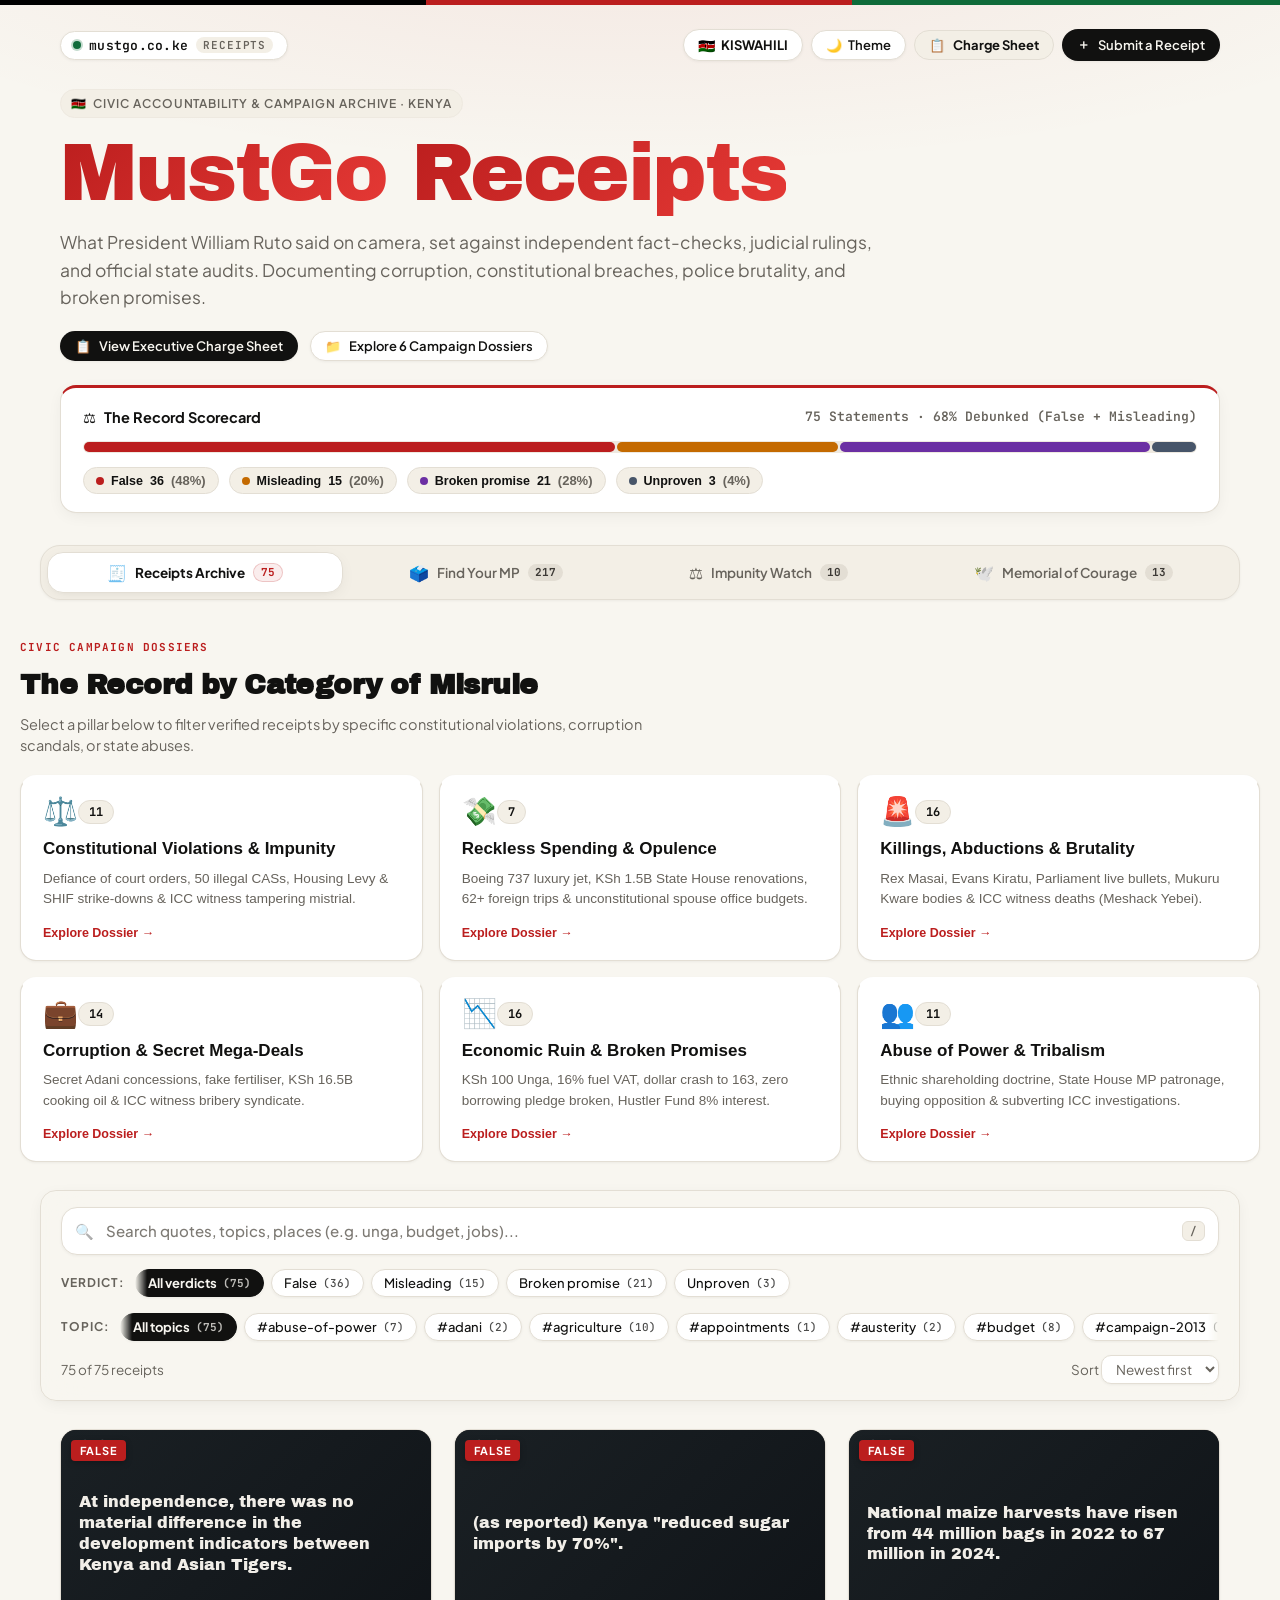
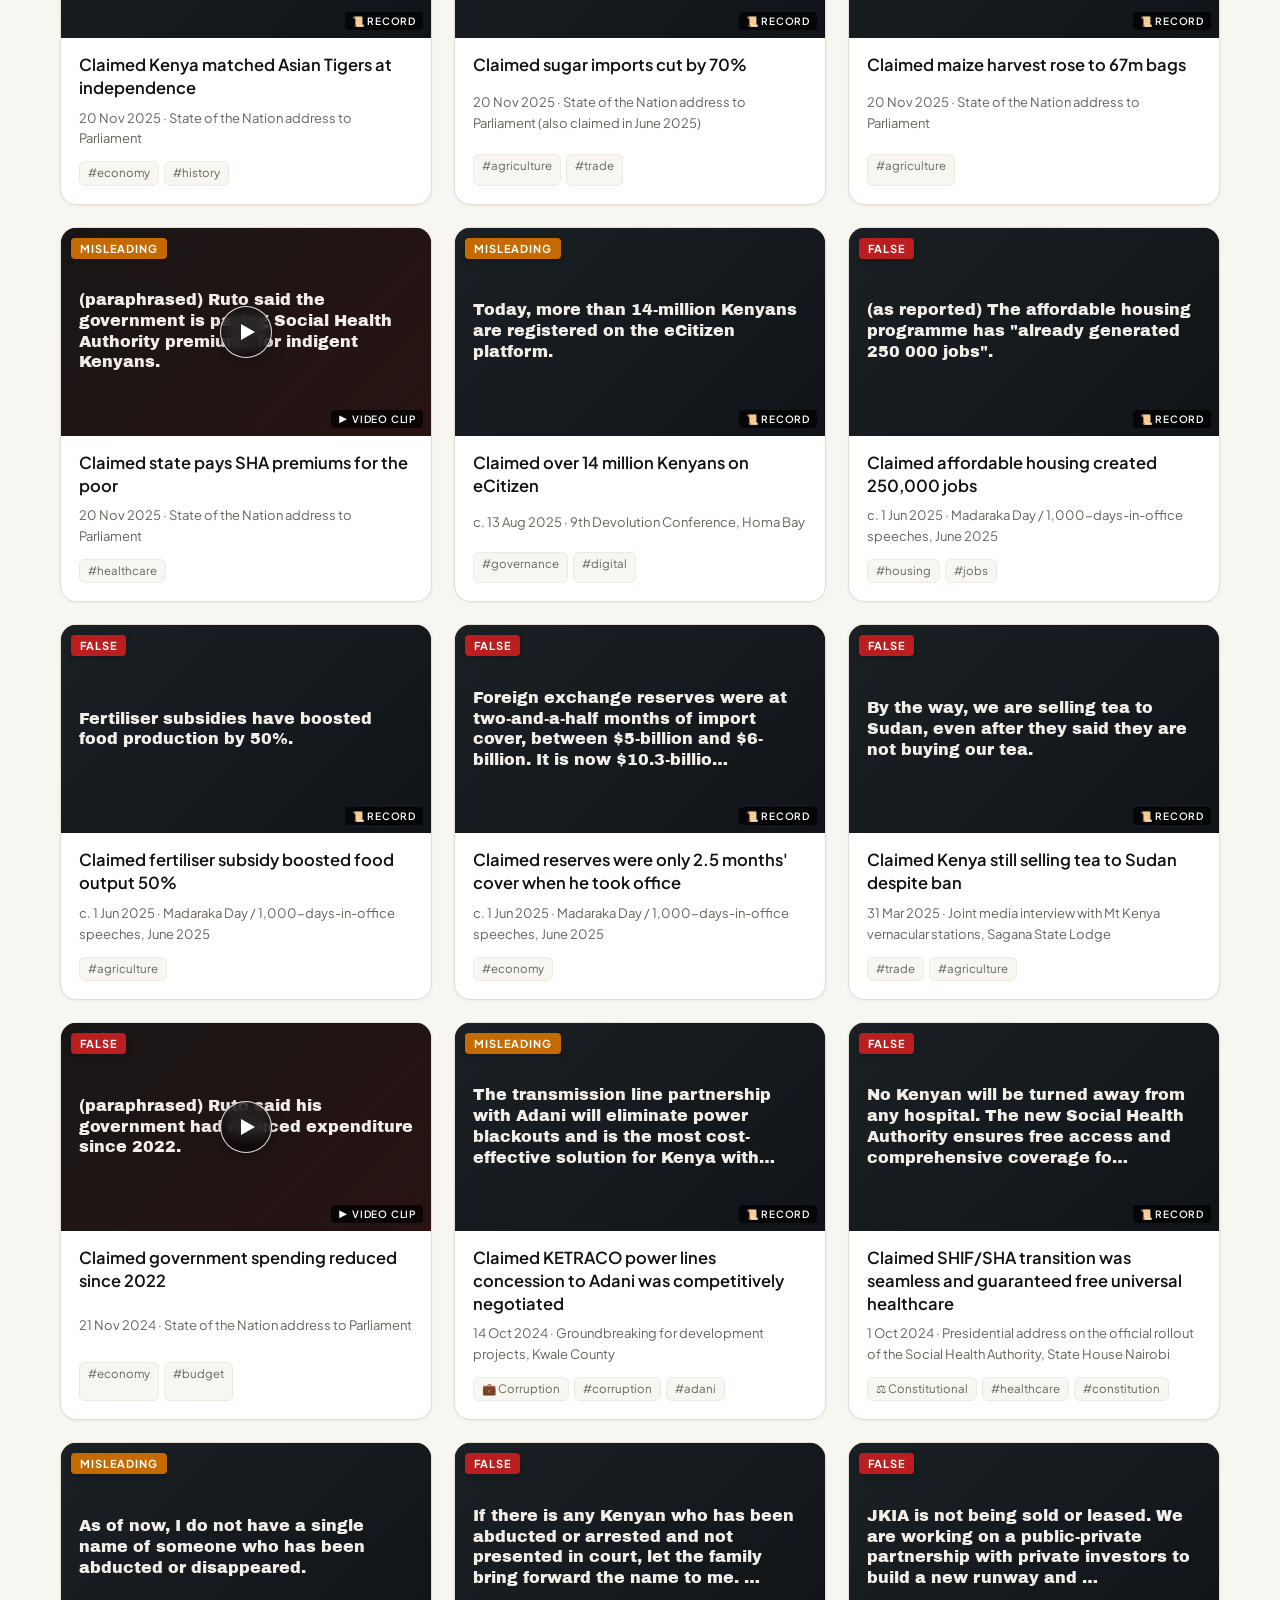
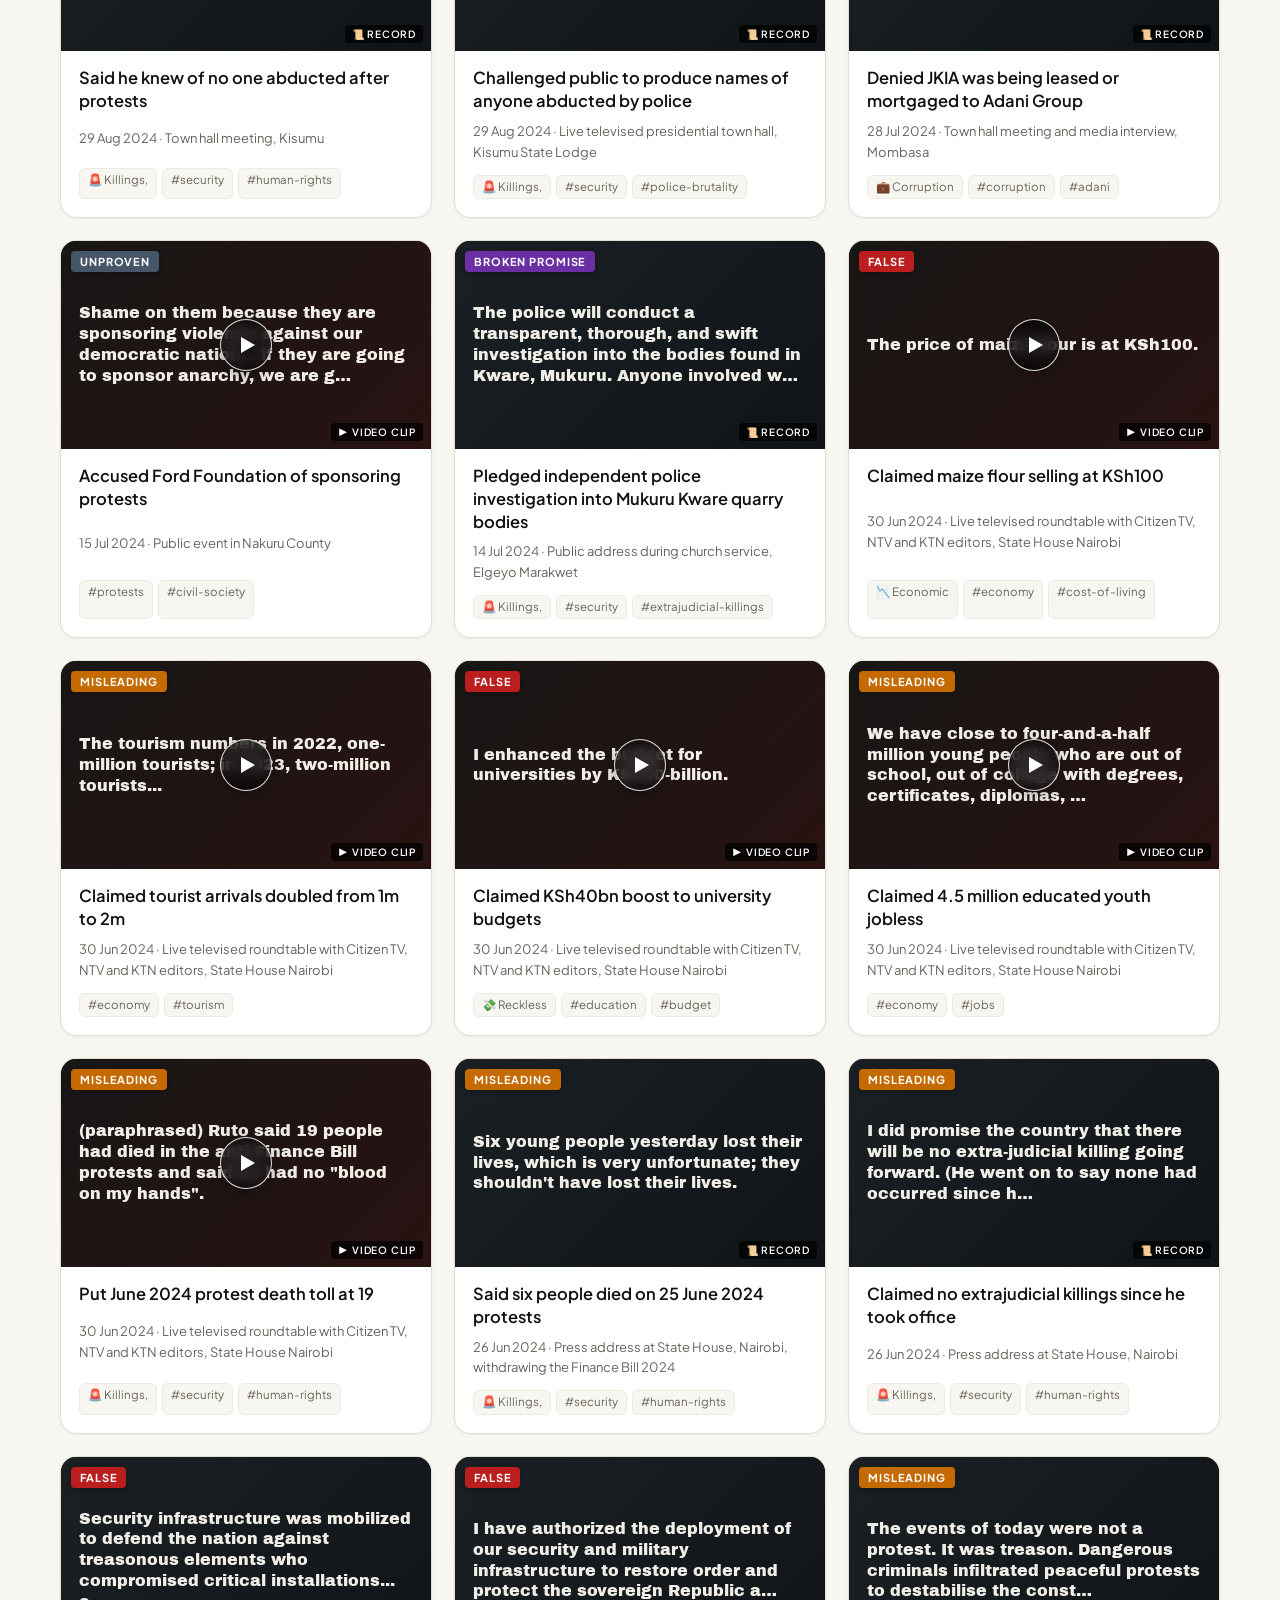
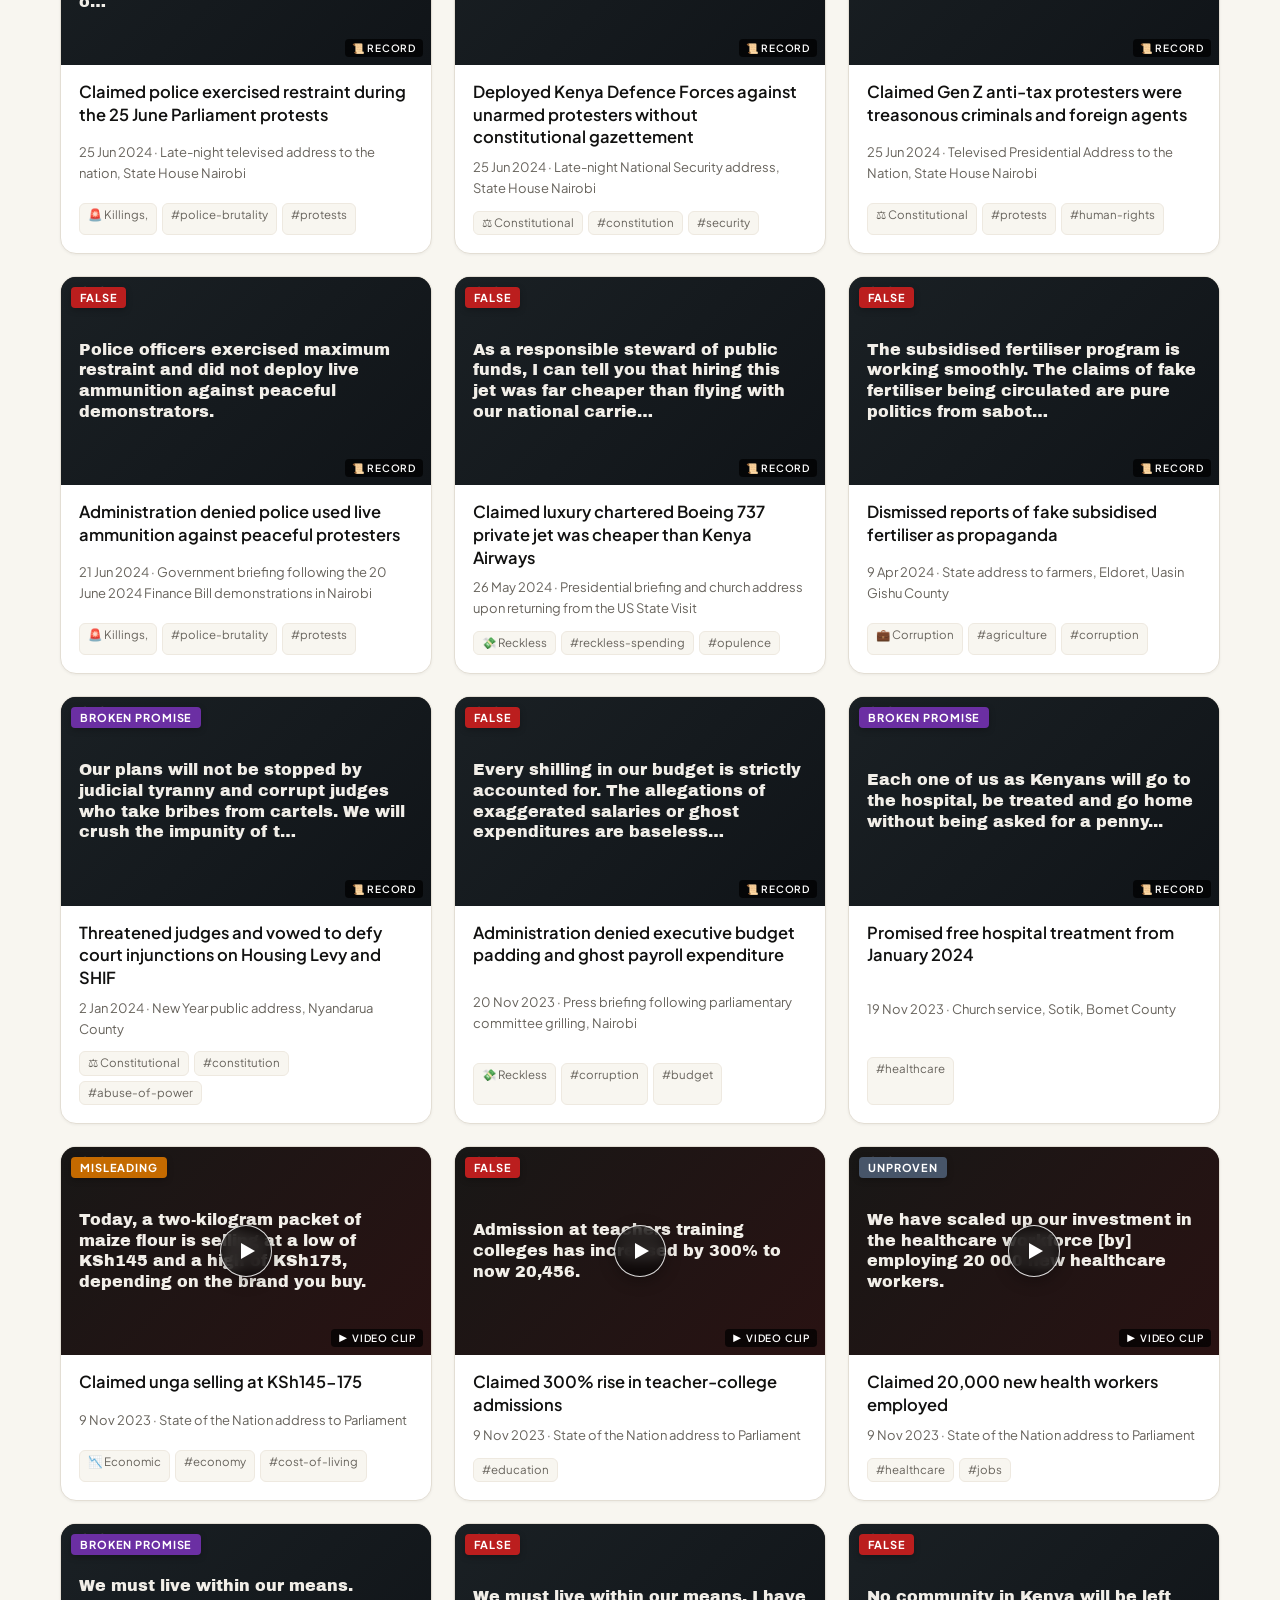
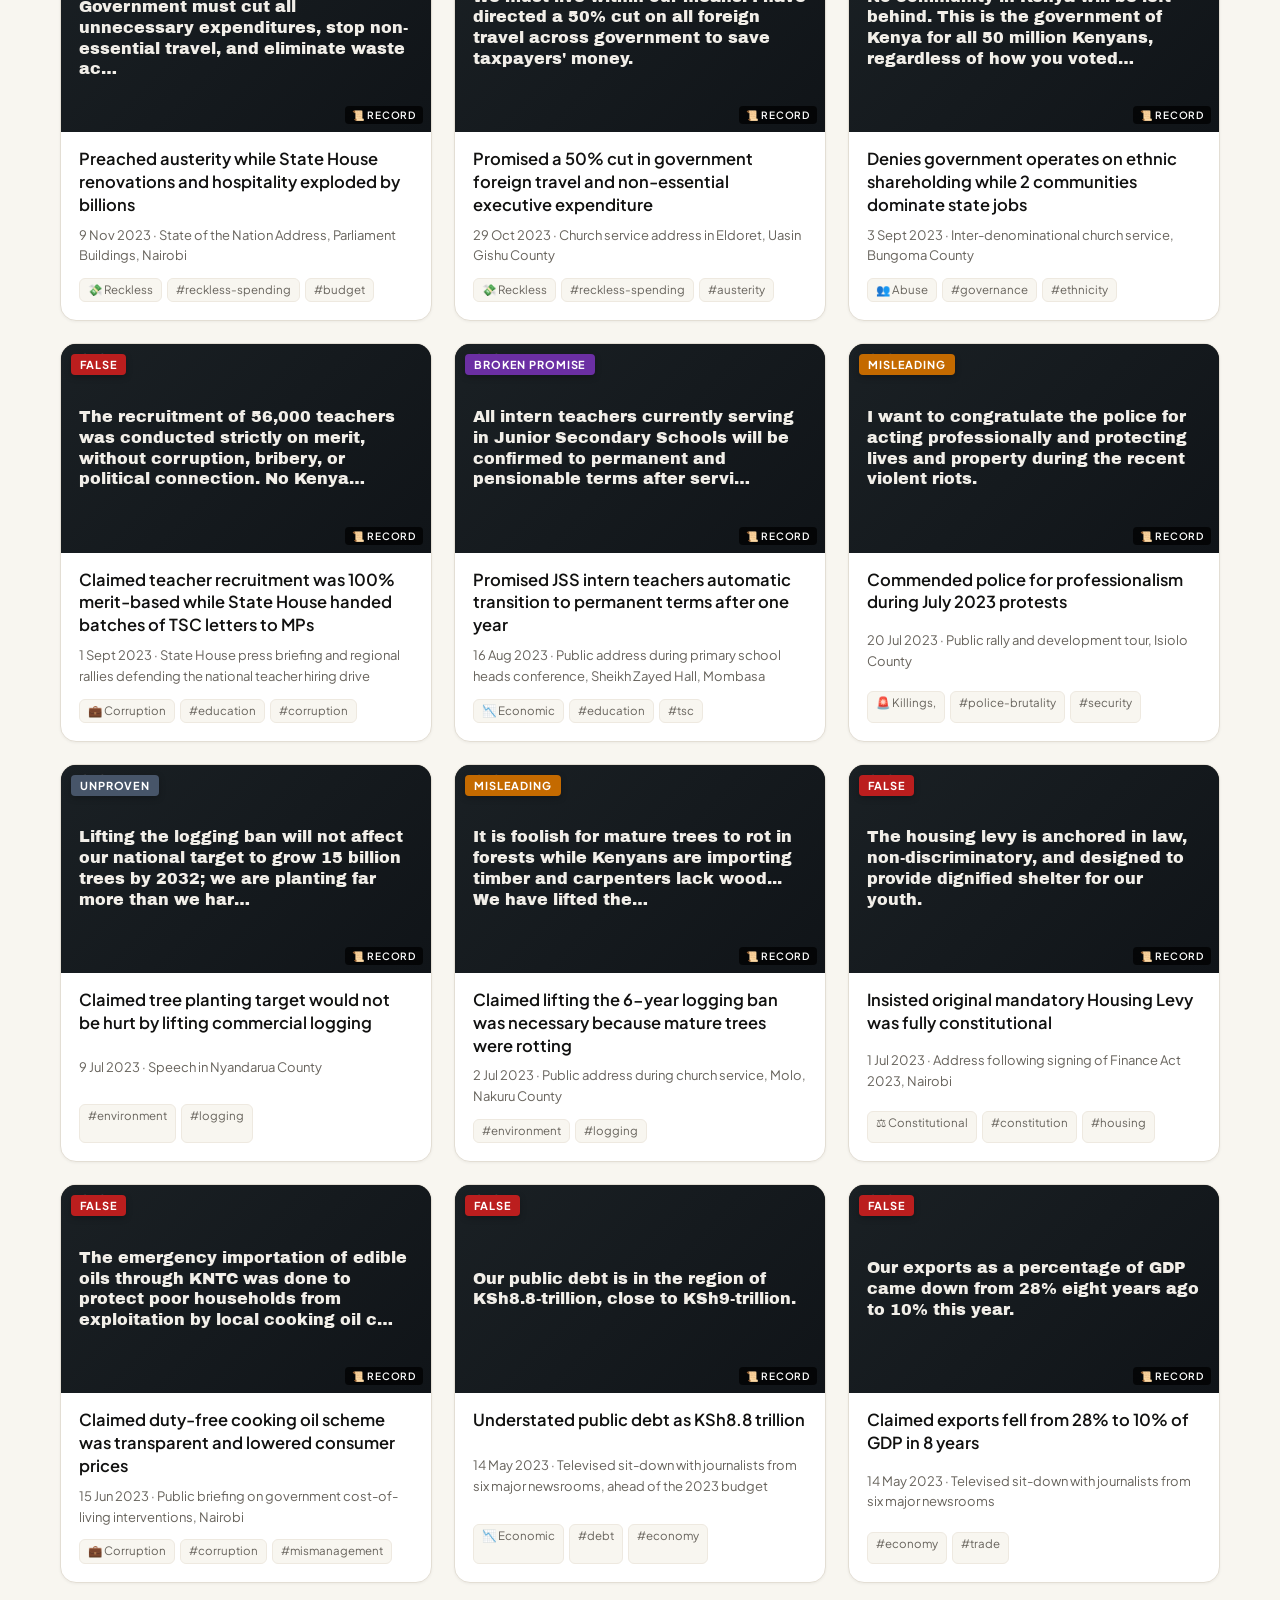
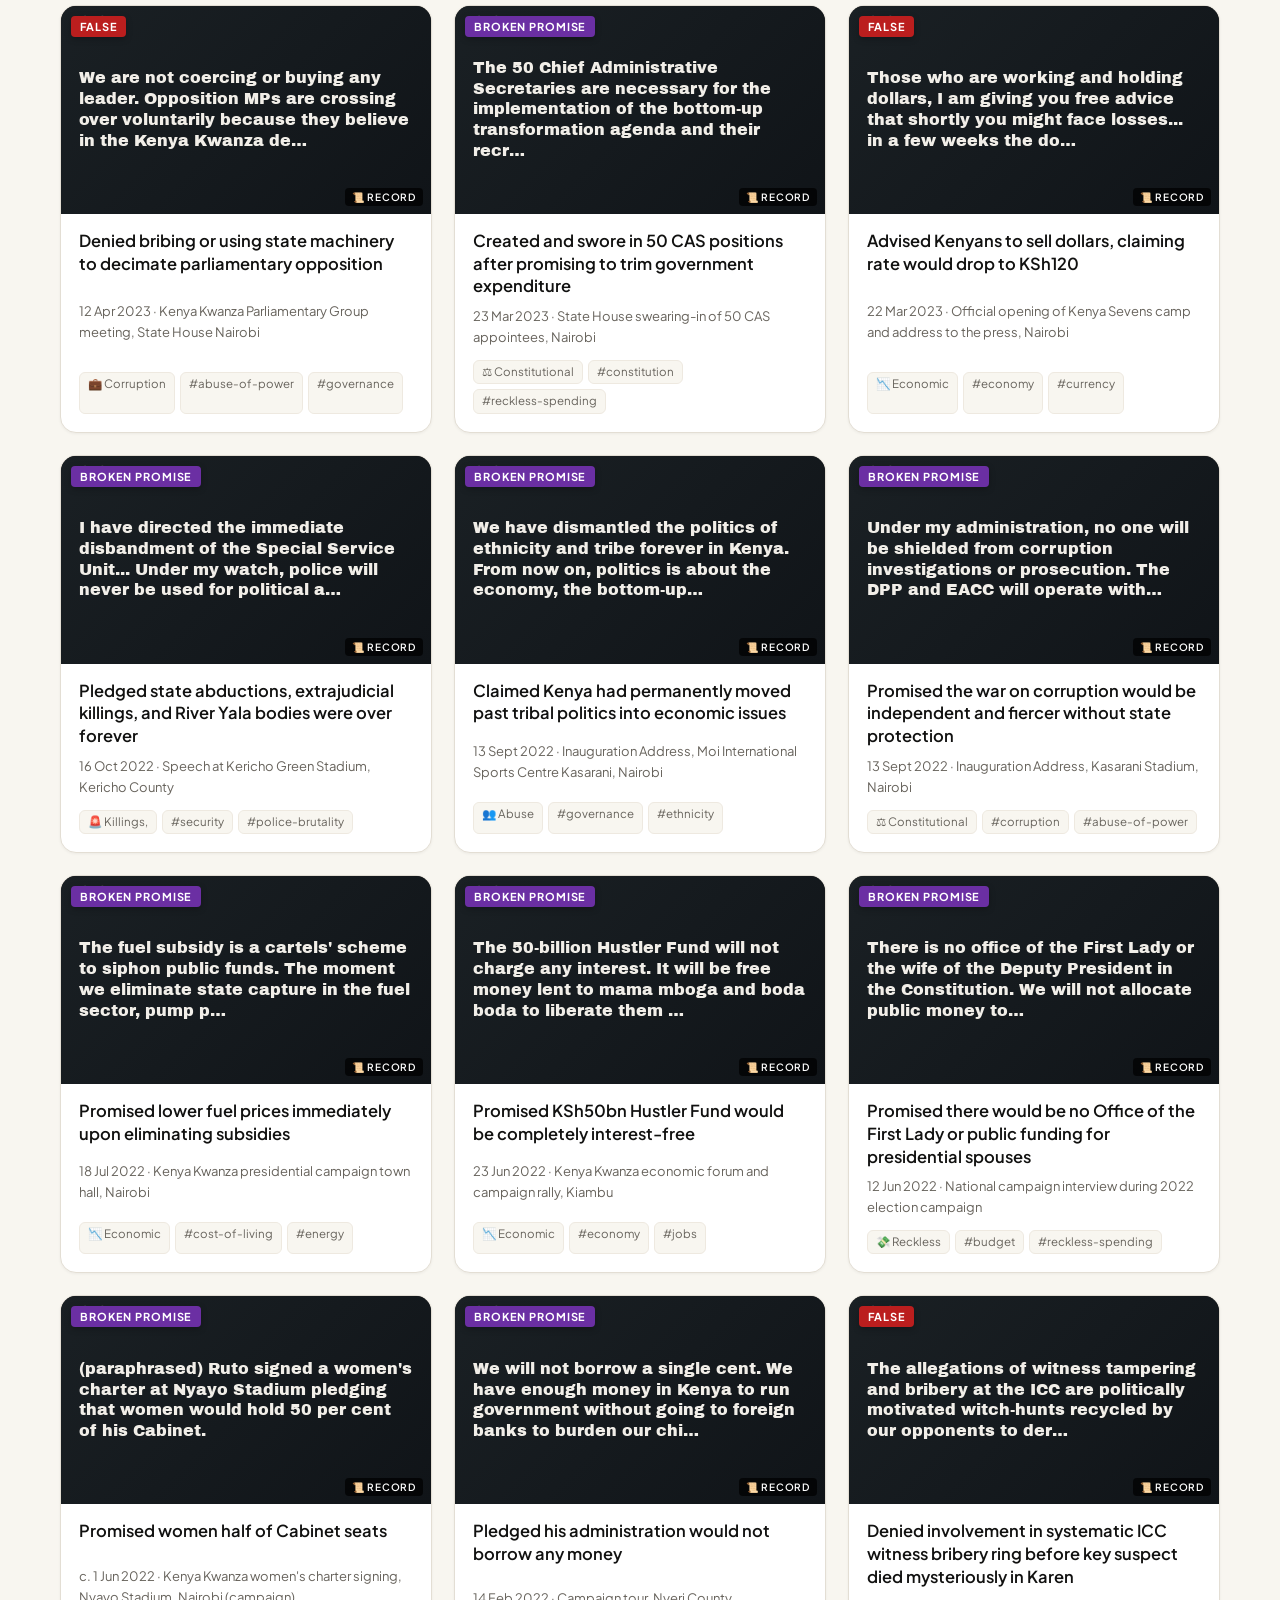
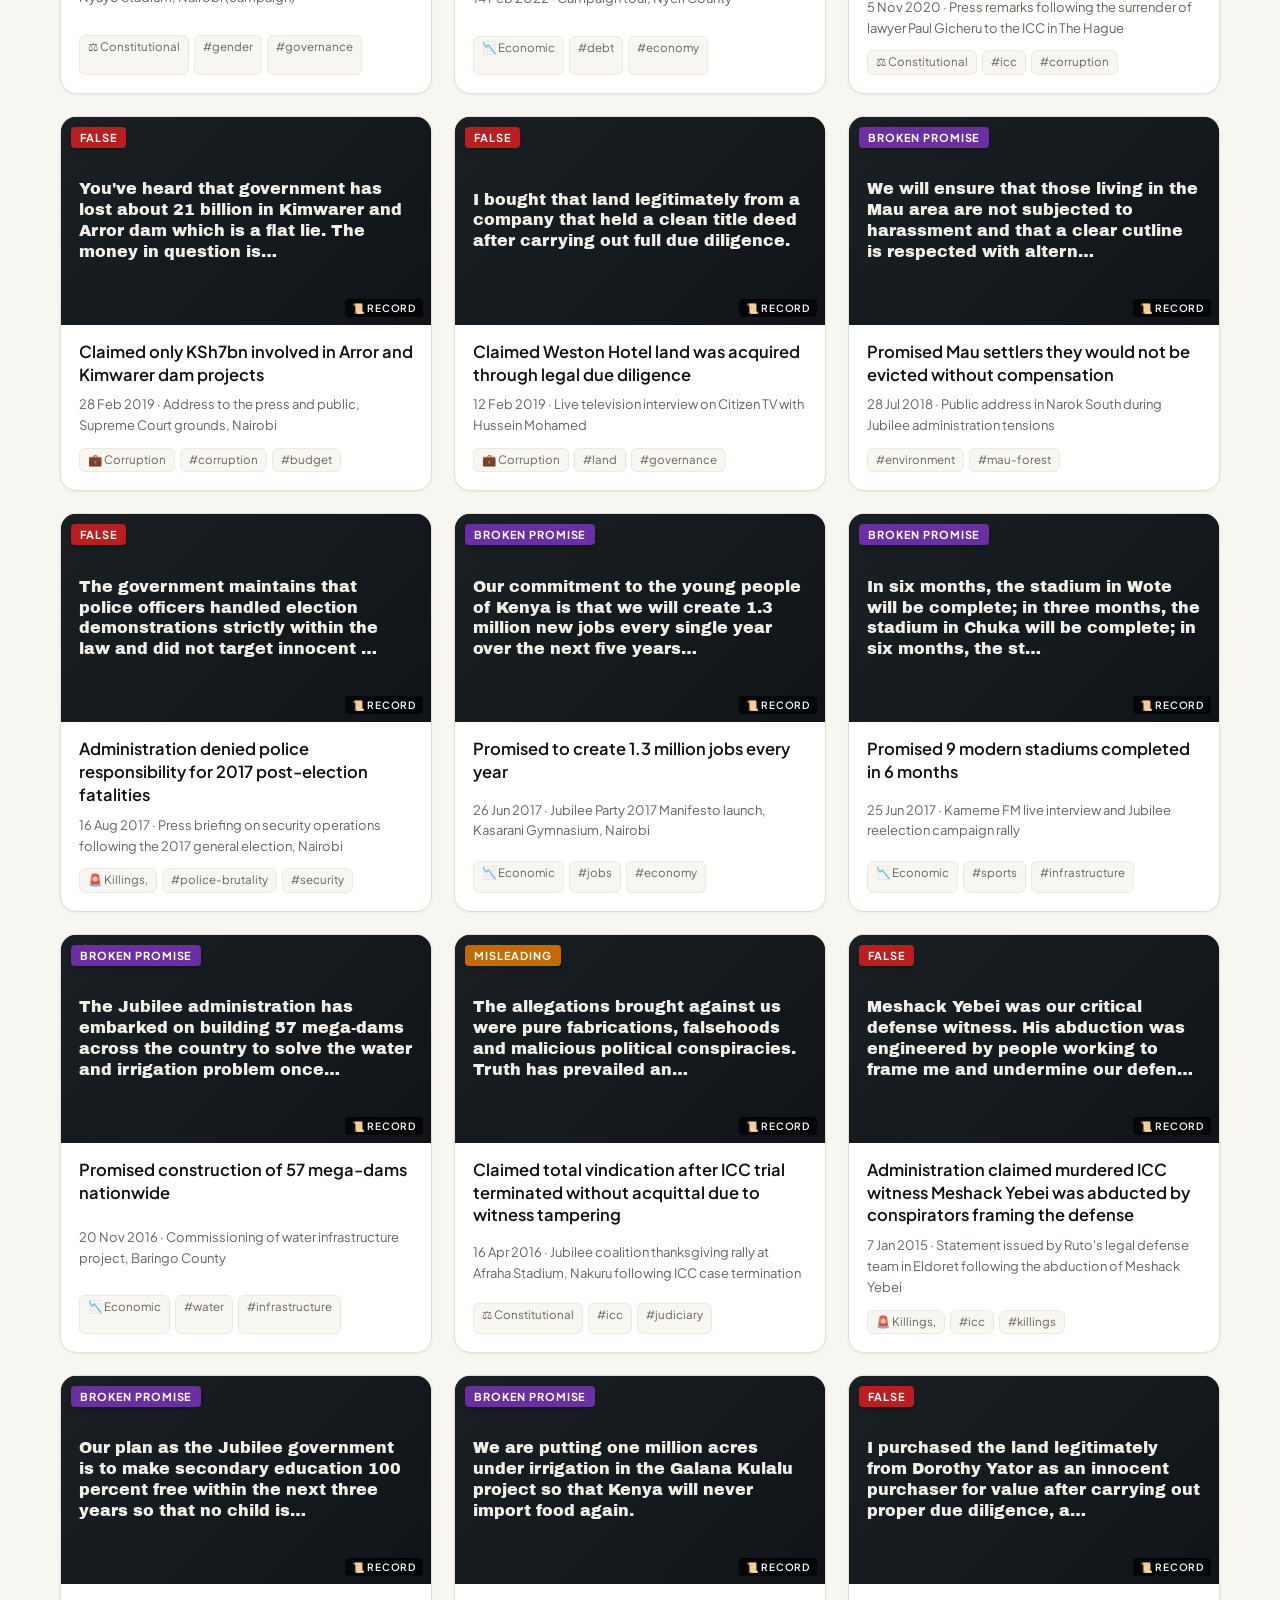
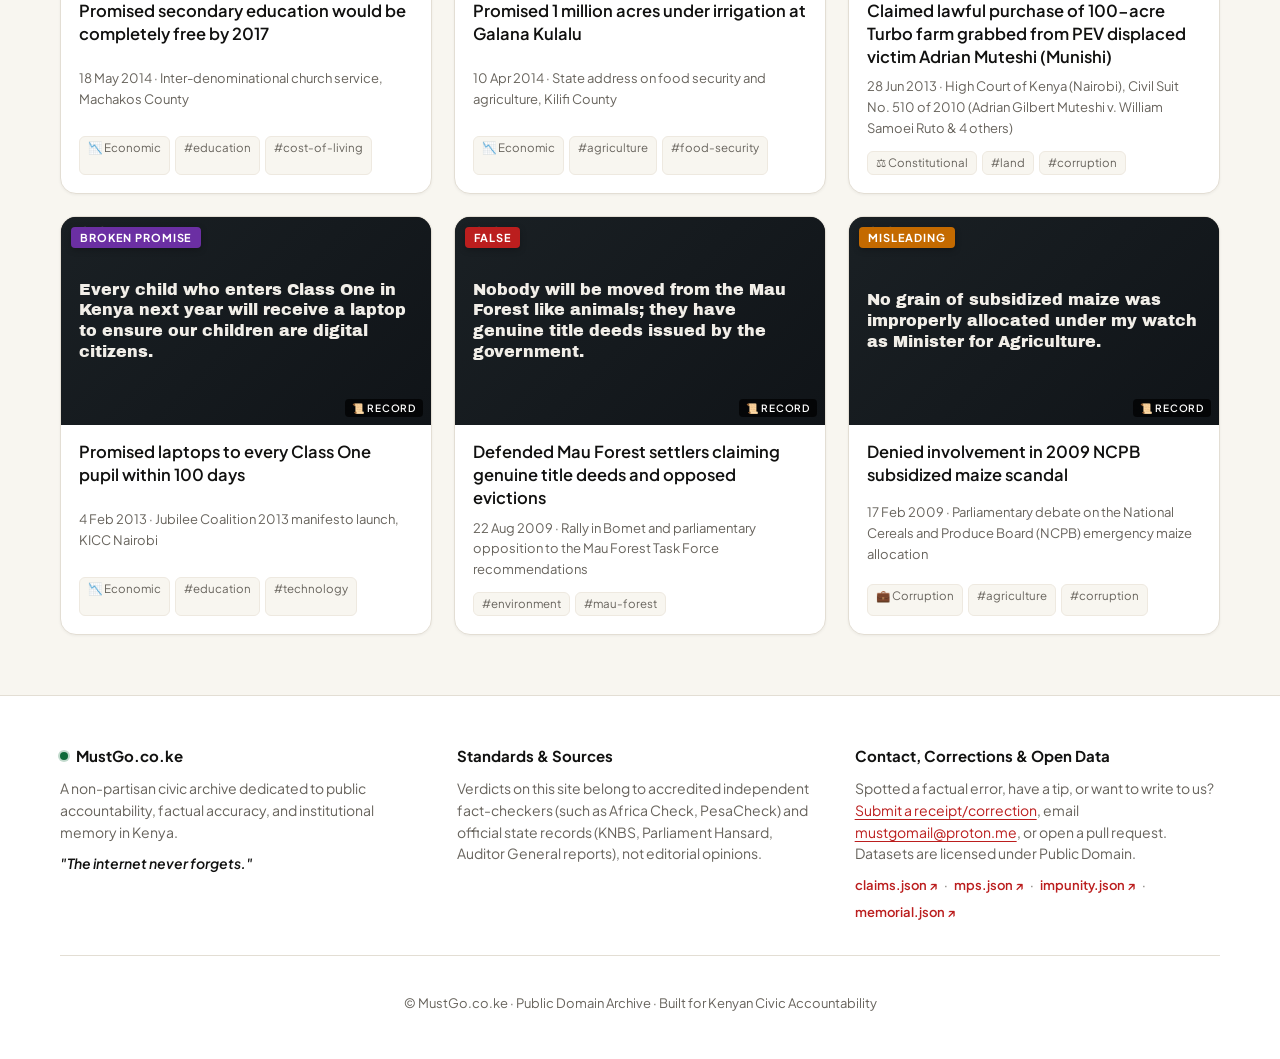
==== commit f9857539: "Add JSON-LD structured data, clean up SEO meta tags, and fix sitemap.xml" ====
--- a/index.html
+++ b/index.html
@@ -4,7 +4,8 @@
   <meta charset="utf-8">
   <meta name="viewport" content="width=device-width, initial-scale=1">
   <title>MustGo.co.ke · Ruto Receipts | Public Record Archive</title>
-  <meta name="description" content="A searchable civic archive of President William Ruto's public statements, on video, set against independent fact-checks and the public record.">
+  <meta name="description" content="A searchable civic archive of President William Ruto's public statements, on video, set against independent fact-checks, judicial rulings, and the public record.">
+  <meta name="robots" content="index, follow, max-image-preview:large, max-snippet:-1">
   <meta name="theme-color" content="#141414">
 
   <link rel="canonical" href="https://mustgo.co.ke/">
@@ -12,16 +13,126 @@
   <!-- OpenGraph / Social Previews (WhatsApp, X, Facebook) -->
   <meta property="og:type" content="website">
   <meta property="og:site_name" content="MustGo.co.ke">
+  <meta property="og:locale" content="en_KE">
+  <meta property="og:locale:alternate" content="sw_KE">
   <meta property="og:title" content="MustGo.co.ke · The Ruto Receipts Archive">
   <meta property="og:description" content="What the President said, on camera, set against independent fact-checks and official records. The internet remembers.">
-  <meta property="og:url" content="https://mustgo.co.ke">
+  <meta property="og:url" content="https://mustgo.co.ke/">
   <meta property="og:image" content="https://mustgo.co.ke/assets/og-image.png">
   <meta property="og:image:width" content="1200">
   <meta property="og:image:height" content="630">
+  <meta property="og:image:alt" content="MustGo.co.ke · The Ruto Receipts Archive">
   <meta name="twitter:card" content="summary_large_image">
   <meta name="twitter:title" content="MustGo.co.ke · The Ruto Receipts Archive">
   <meta name="twitter:description" content="What the President said, on camera, set against independent fact-checks and official records.">
   <meta name="twitter:image" content="https://mustgo.co.ke/assets/og-image.png">
+  <meta name="twitter:image:alt" content="MustGo.co.ke · The Ruto Receipts Archive">
+
+  <!-- Structured Data (JSON-LD) -->
+  <script type="application/ld+json">
+  {
+    "@context": "https://schema.org",
+    "@graph": [
+      {
+        "@type": "Organization",
+        "@id": "https://mustgo.co.ke/#organization",
+        "name": "MustGo.co.ke",
+        "url": "https://mustgo.co.ke/",
+        "email": "mustgomail@proton.me",
+        "logo": {
+          "@type": "ImageObject",
+          "url": "https://mustgo.co.ke/assets/icon-512.png",
+          "width": 512,
+          "height": 512
+        }
+      },
+      {
+        "@type": "WebSite",
+        "@id": "https://mustgo.co.ke/#website",
+        "url": "https://mustgo.co.ke/",
+        "name": "MustGo.co.ke · Ruto Receipts",
+        "description": "A searchable civic archive of President William Ruto's public statements, on video, set against independent fact-checks, judicial rulings, and the public record.",
+        "inLanguage": ["en", "sw"],
+        "publisher": { "@id": "https://mustgo.co.ke/#organization" }
+      },
+      {
+        "@type": "WebPage",
+        "@id": "https://mustgo.co.ke/#webpage",
+        "url": "https://mustgo.co.ke/",
+        "name": "MustGo.co.ke · Ruto Receipts | Public Record Archive",
+        "description": "A searchable civic archive of President William Ruto's public statements, on video, set against independent fact-checks, judicial rulings, and the public record.",
+        "isPartOf": { "@id": "https://mustgo.co.ke/#website" },
+        "about": { "@id": "https://mustgo.co.ke/#datacatalog" },
+        "primaryImageOfPage": {
+          "@type": "ImageObject",
+          "url": "https://mustgo.co.ke/assets/og-image.png",
+          "width": 1200,
+          "height": 630
+        },
+        "inLanguage": ["en", "sw"]
+      },
+      {
+        "@type": "DataCatalog",
+        "@id": "https://mustgo.co.ke/#datacatalog",
+        "name": "MustGo.co.ke Civic Accountability Datasets",
+        "description": "Public domain datasets documenting verified statements and fact-checks, Kenyan MP voting records, judicial defiance cases, and human rights memorial records.",
+        "url": "https://mustgo.co.ke/",
+        "license": "https://creativecommons.org/publicdomain/zero/1.0/",
+        "publisher": { "@id": "https://mustgo.co.ke/#organization" },
+        "dataset": [
+          {
+            "@type": "Dataset",
+            "name": "Ruto Receipts Claims & Fact-Checks",
+            "description": "Documented public statements by President William Ruto paired with independent fact-checks and official records.",
+            "url": "https://mustgo.co.ke/data/claims.json",
+            "license": "https://creativecommons.org/publicdomain/zero/1.0/",
+            "distribution": {
+              "@type": "DataDownload",
+              "encodingFormat": "application/json",
+              "contentUrl": "https://mustgo.co.ke/data/claims.json"
+            }
+          },
+          {
+            "@type": "Dataset",
+            "name": "Kenyan MP Finance Bill 2024 Voting Scorecard",
+            "description": "Constituency and county voting records for Kenyan Members of Parliament on the Finance Bill 2024.",
+            "url": "https://mustgo.co.ke/data/mps.json",
+            "license": "https://creativecommons.org/publicdomain/zero/1.0/",
+            "distribution": {
+              "@type": "DataDownload",
+              "encodingFormat": "application/json",
+              "contentUrl": "https://mustgo.co.ke/data/mps.json"
+            }
+          },
+          {
+            "@type": "Dataset",
+            "name": "Impunity Watch & Judicial Defiance Records",
+            "description": "Court rulings and documented instances of executive defiance in Kenya.",
+            "url": "https://mustgo.co.ke/data/impunity.json",
+            "license": "https://creativecommons.org/publicdomain/zero/1.0/",
+            "distribution": {
+              "@type": "DataDownload",
+              "encodingFormat": "application/json",
+              "contentUrl": "https://mustgo.co.ke/data/impunity.json"
+            }
+          },
+          {
+            "@type": "Dataset",
+            "name": "Kenyan Civic Human Rights Memorial",
+            "description": "Memorial archive of citizens killed or disappeared during civic protests and state crackdowns.",
+            "url": "https://mustgo.co.ke/data/memorial.json",
+            "license": "https://creativecommons.org/publicdomain/zero/1.0/",
+            "distribution": {
+              "@type": "DataDownload",
+              "encodingFormat": "application/json",
+              "contentUrl": "https://mustgo.co.ke/data/memorial.json"
+            }
+          }
+        ]
+      }
+    ]
+  }
+  </script>
 
   <link rel="icon" type="image/svg+xml" href="assets/favicon.svg">
   <link rel="manifest" href="manifest.json">
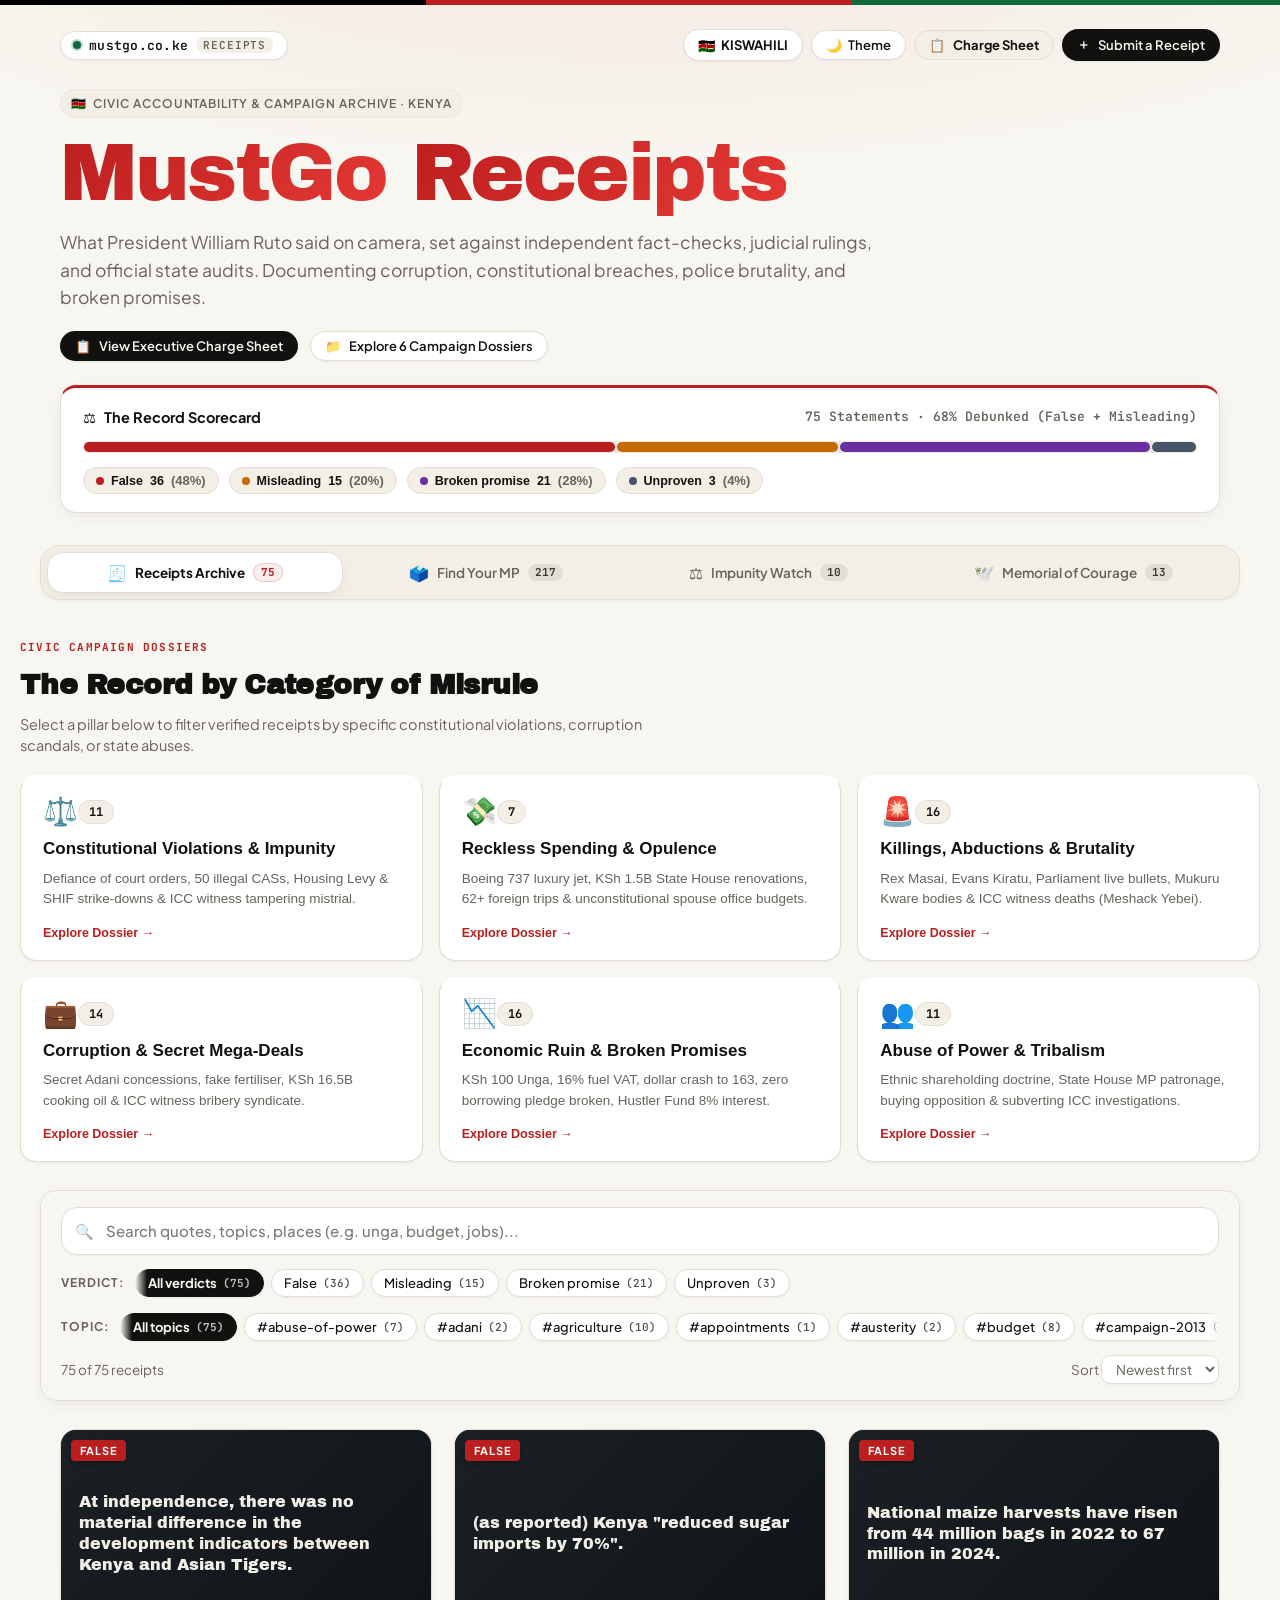
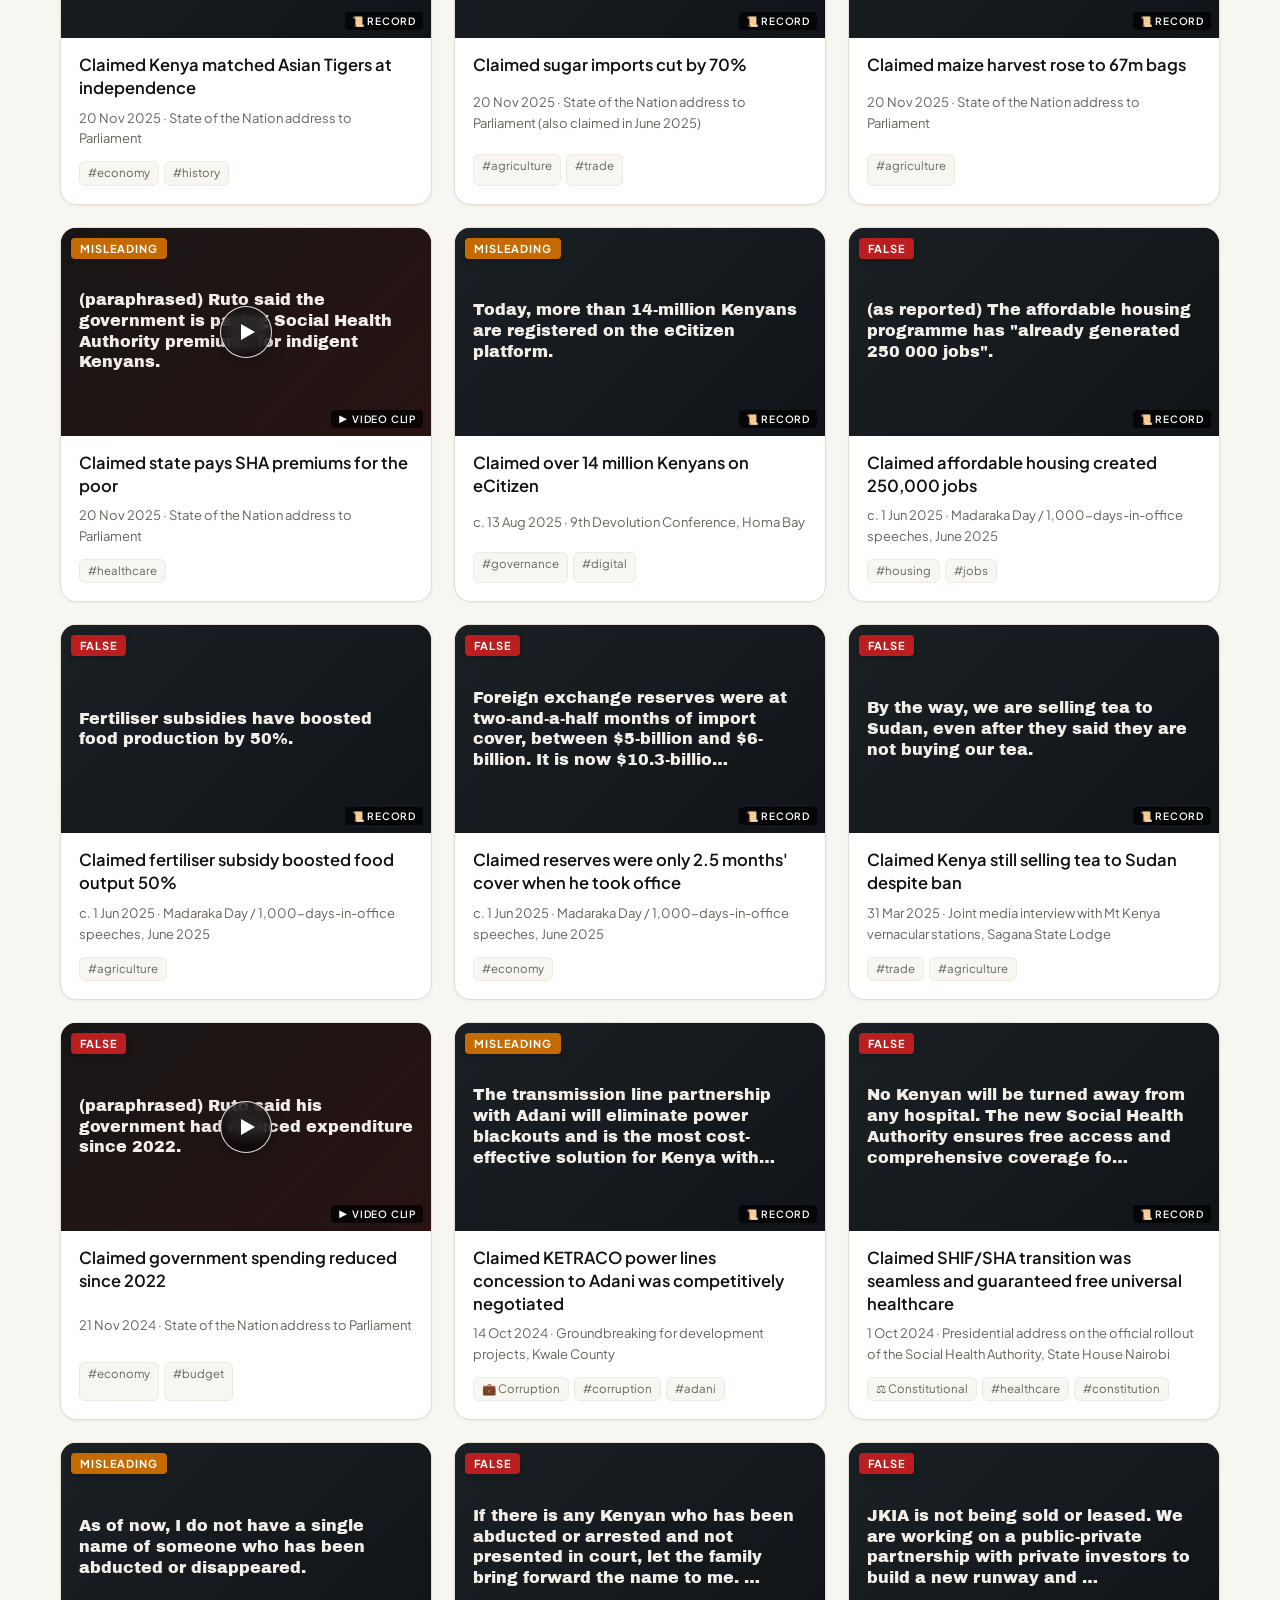
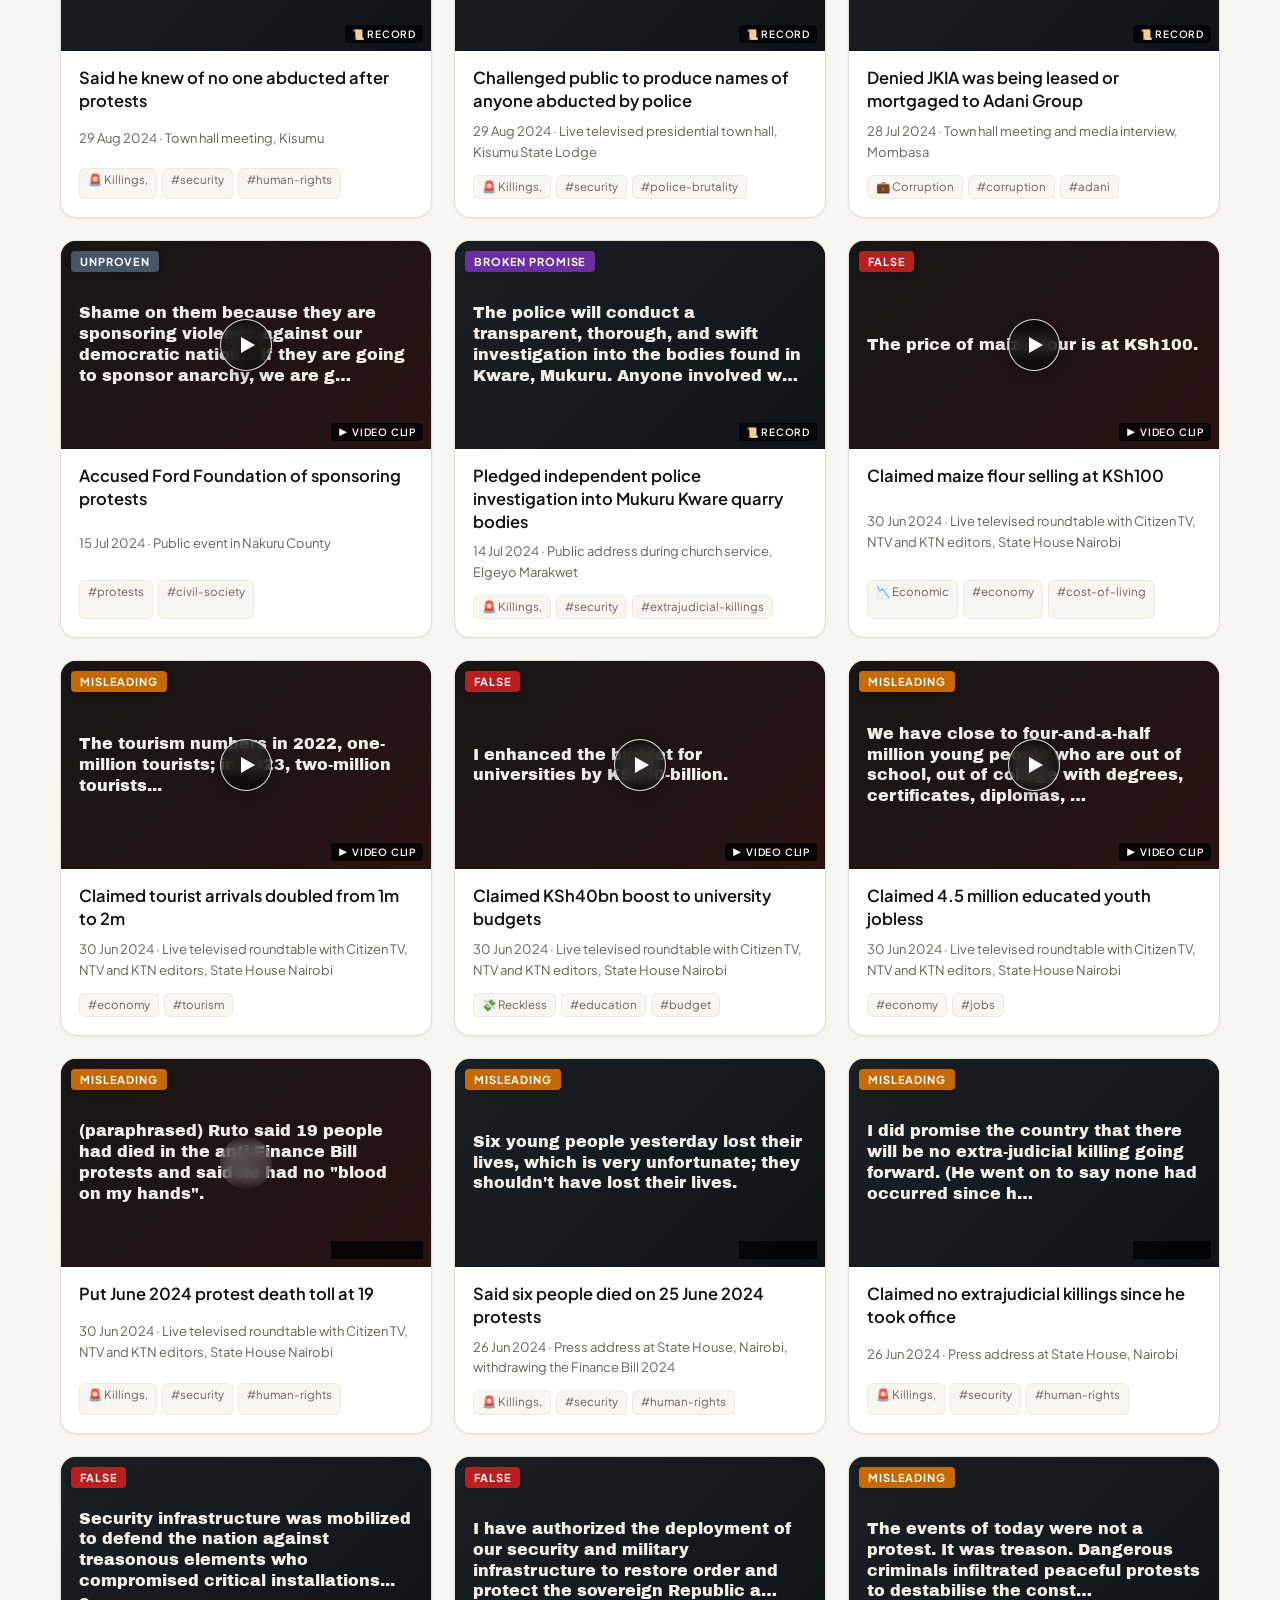
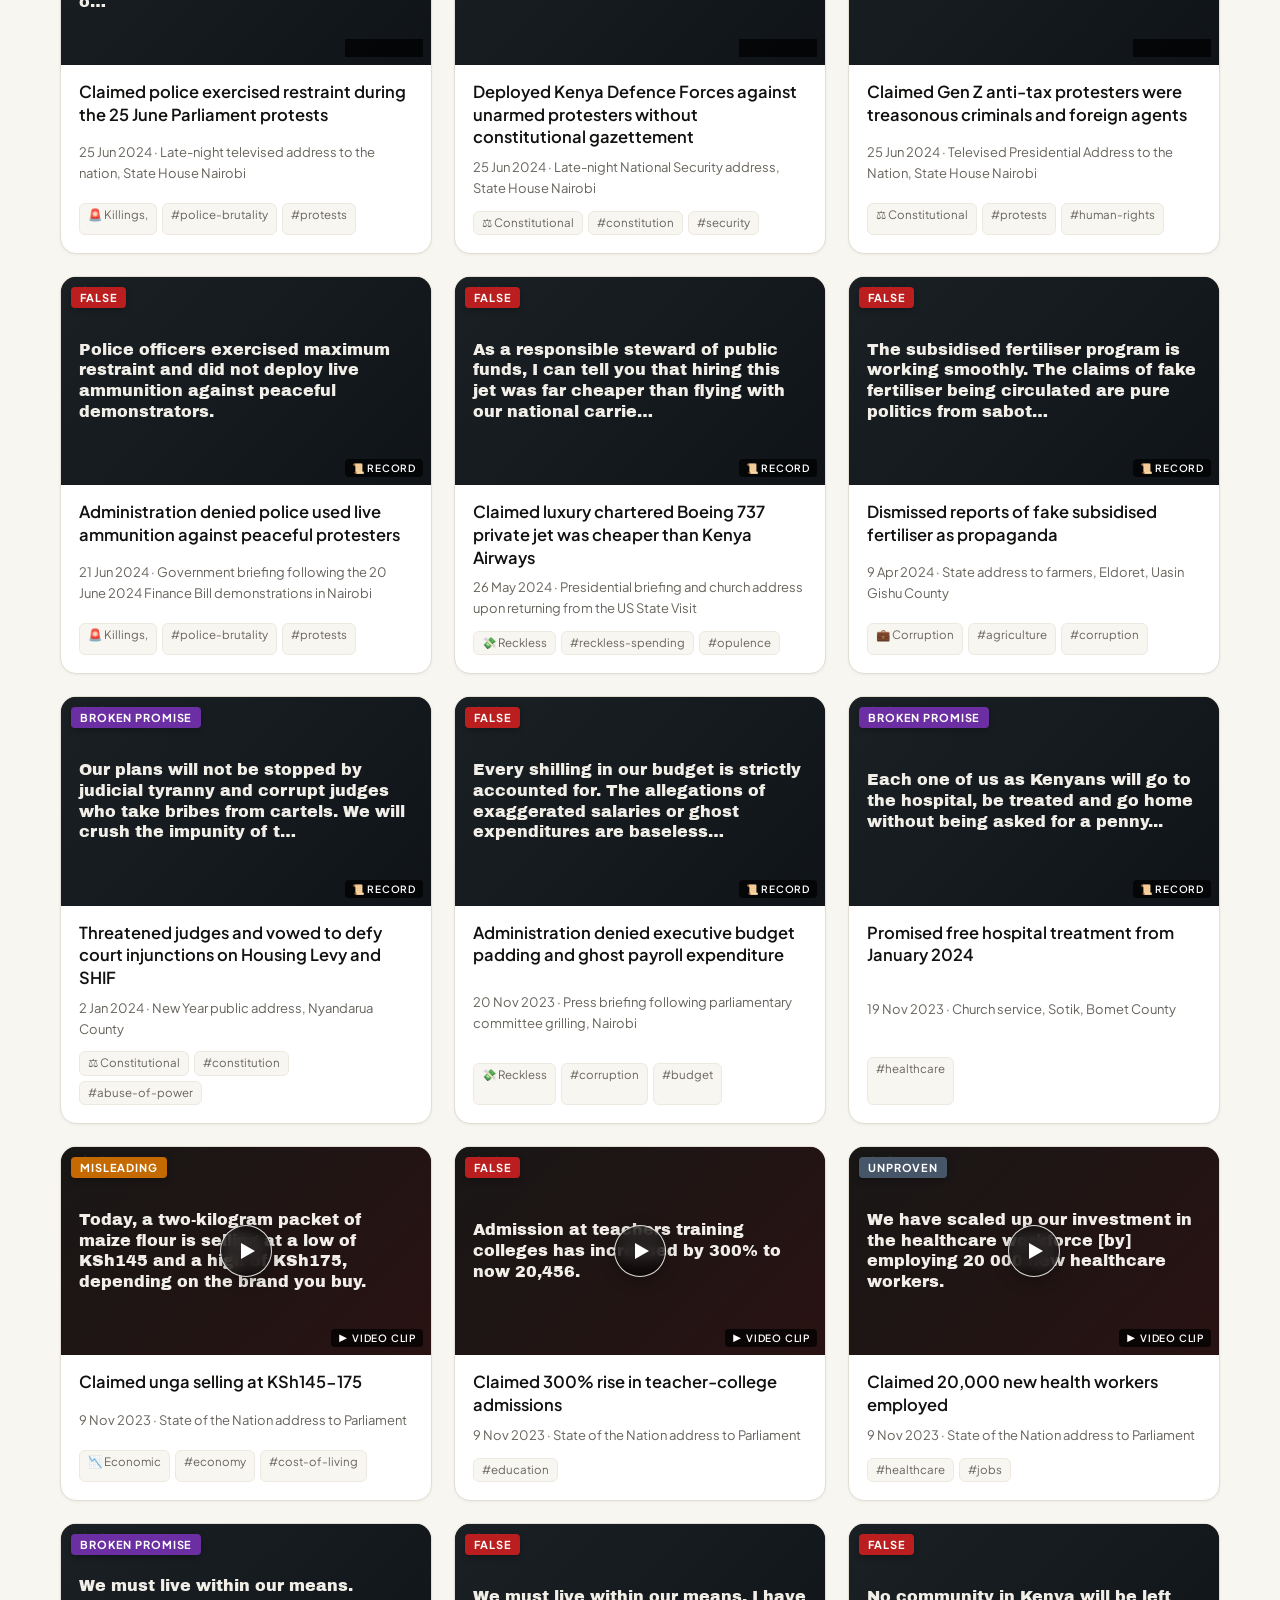
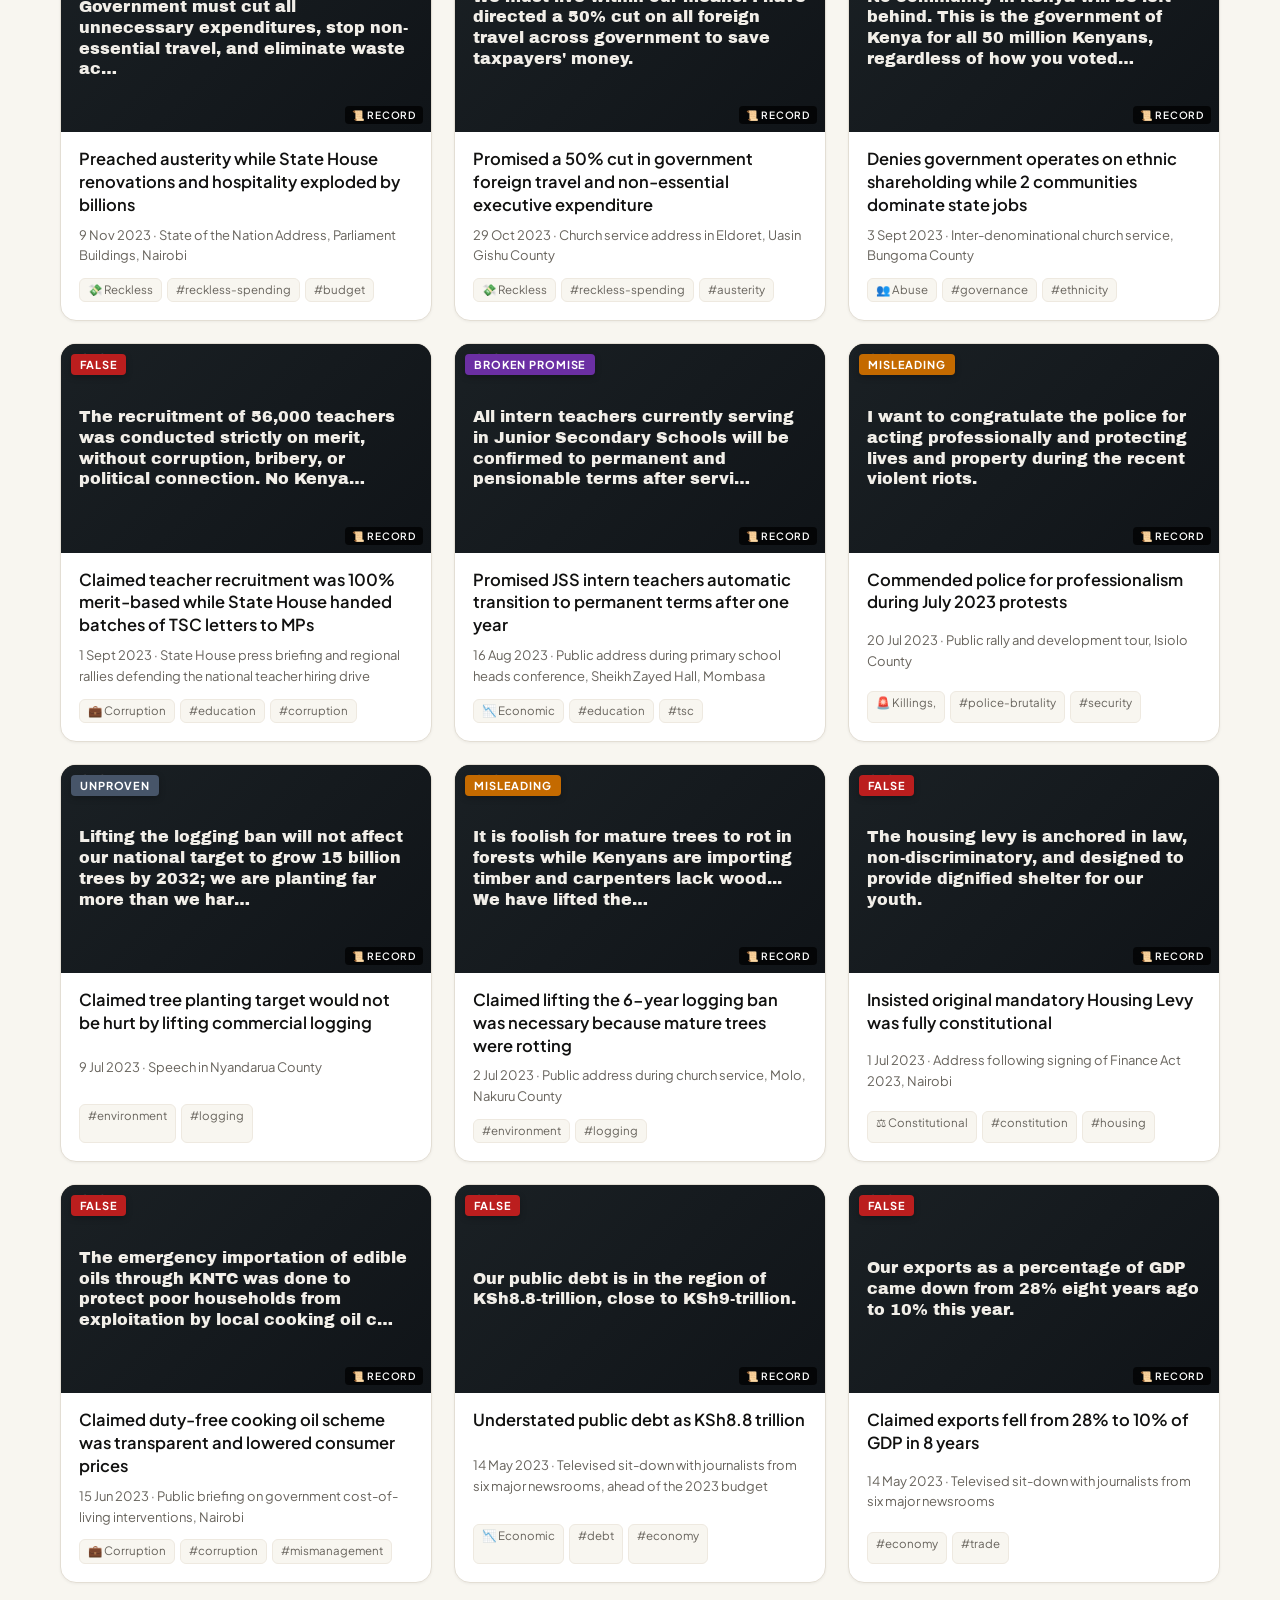
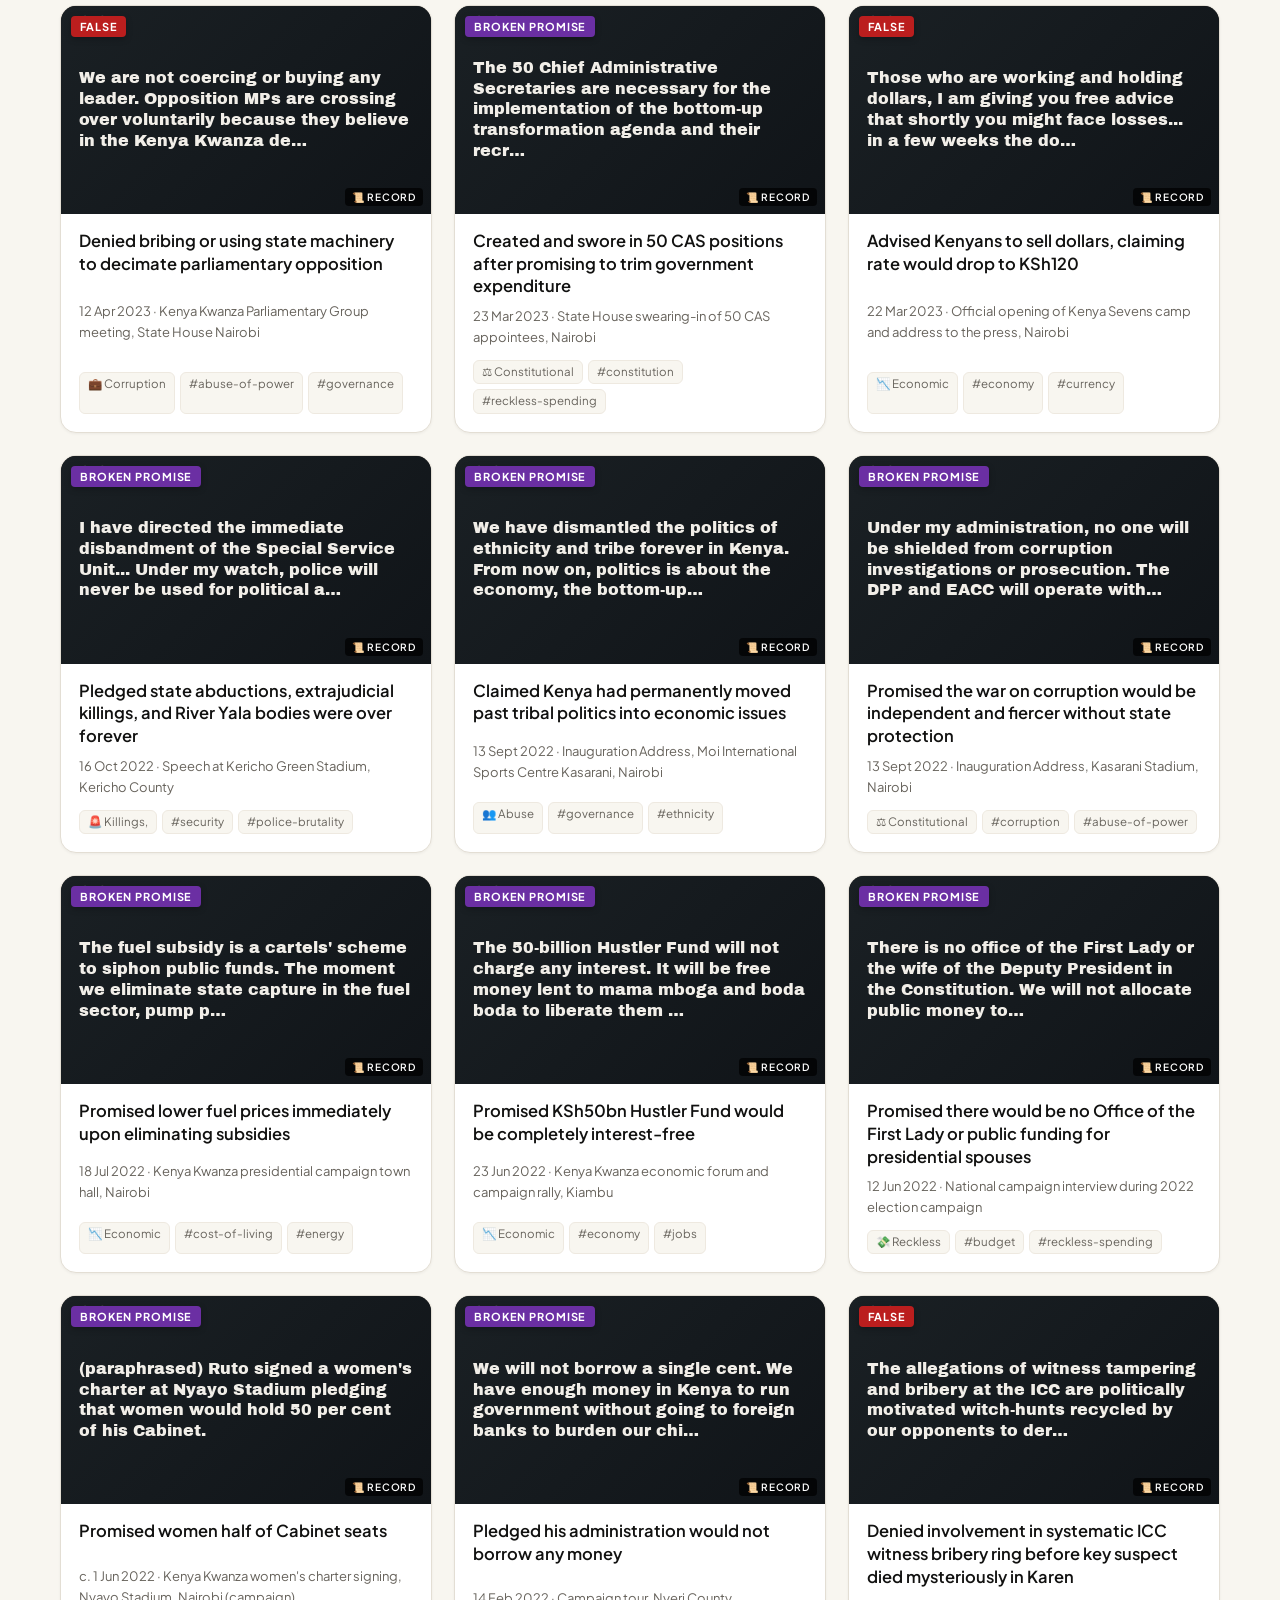
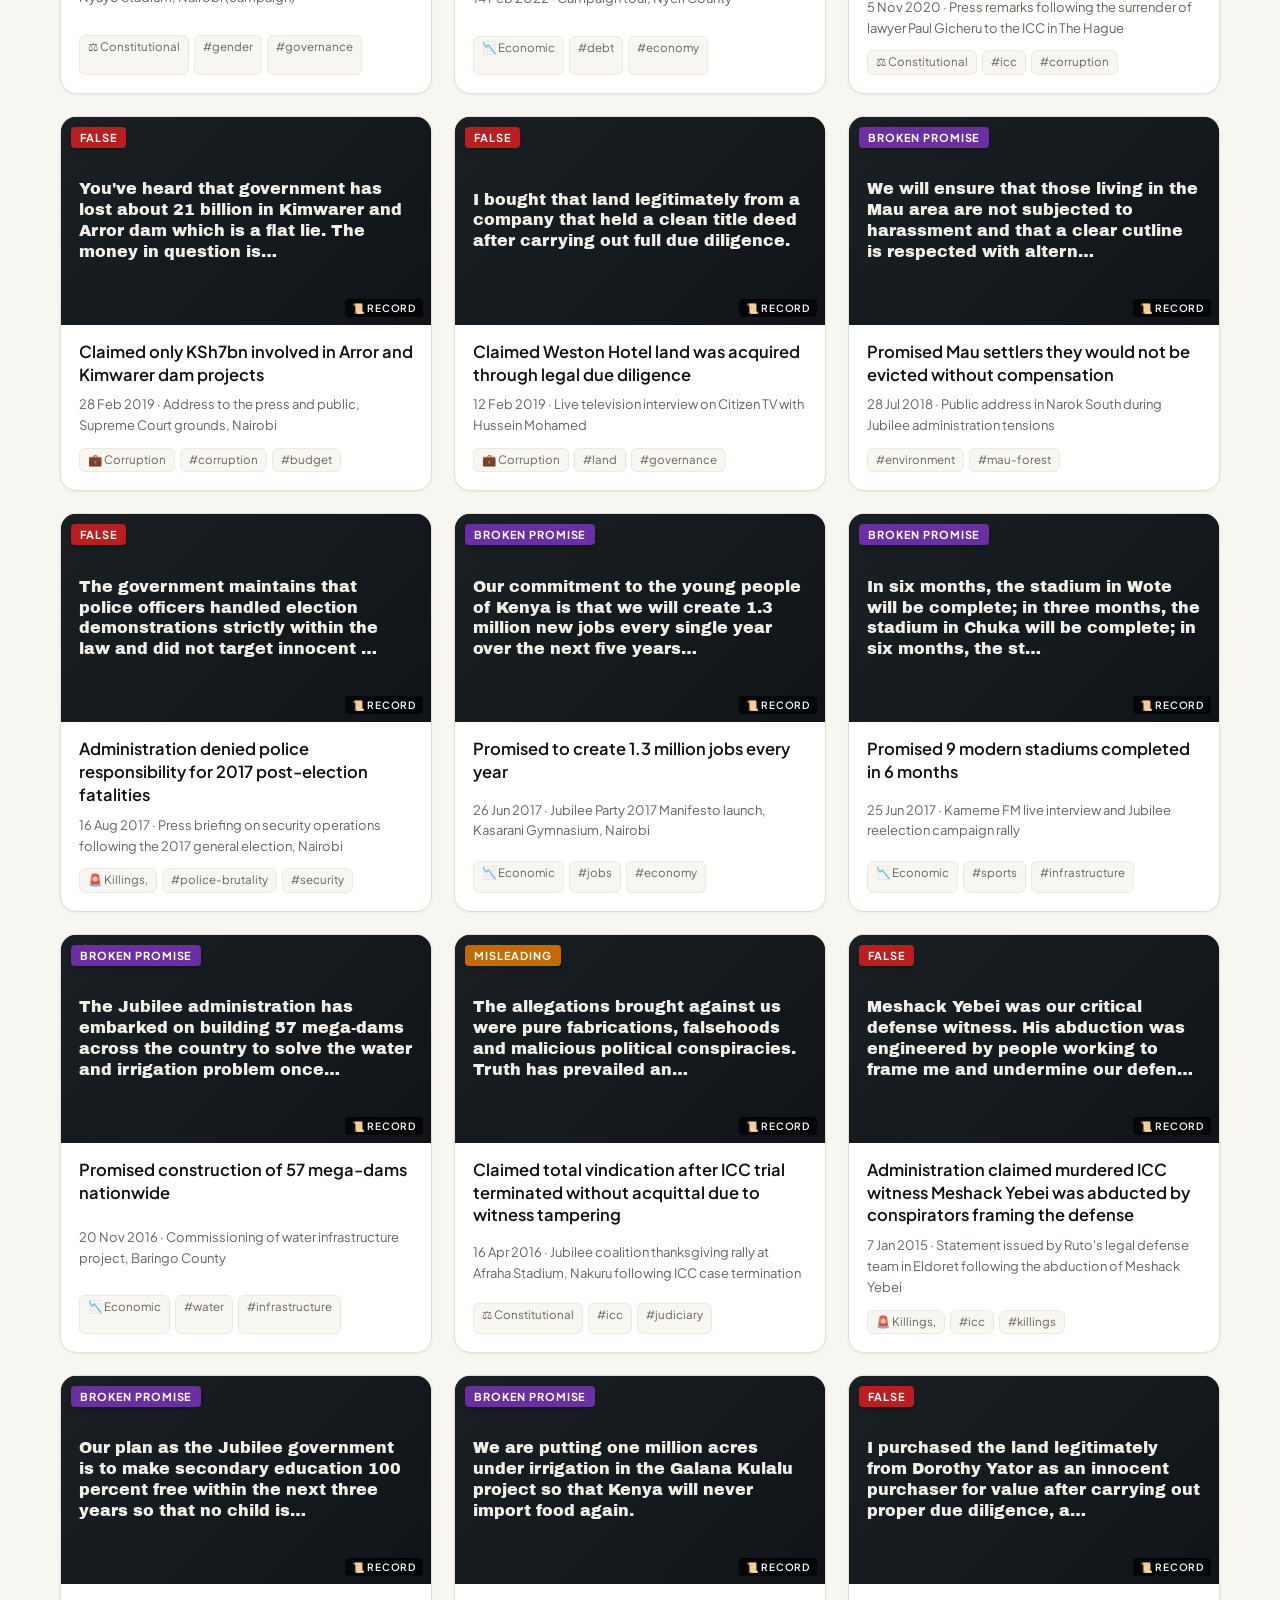
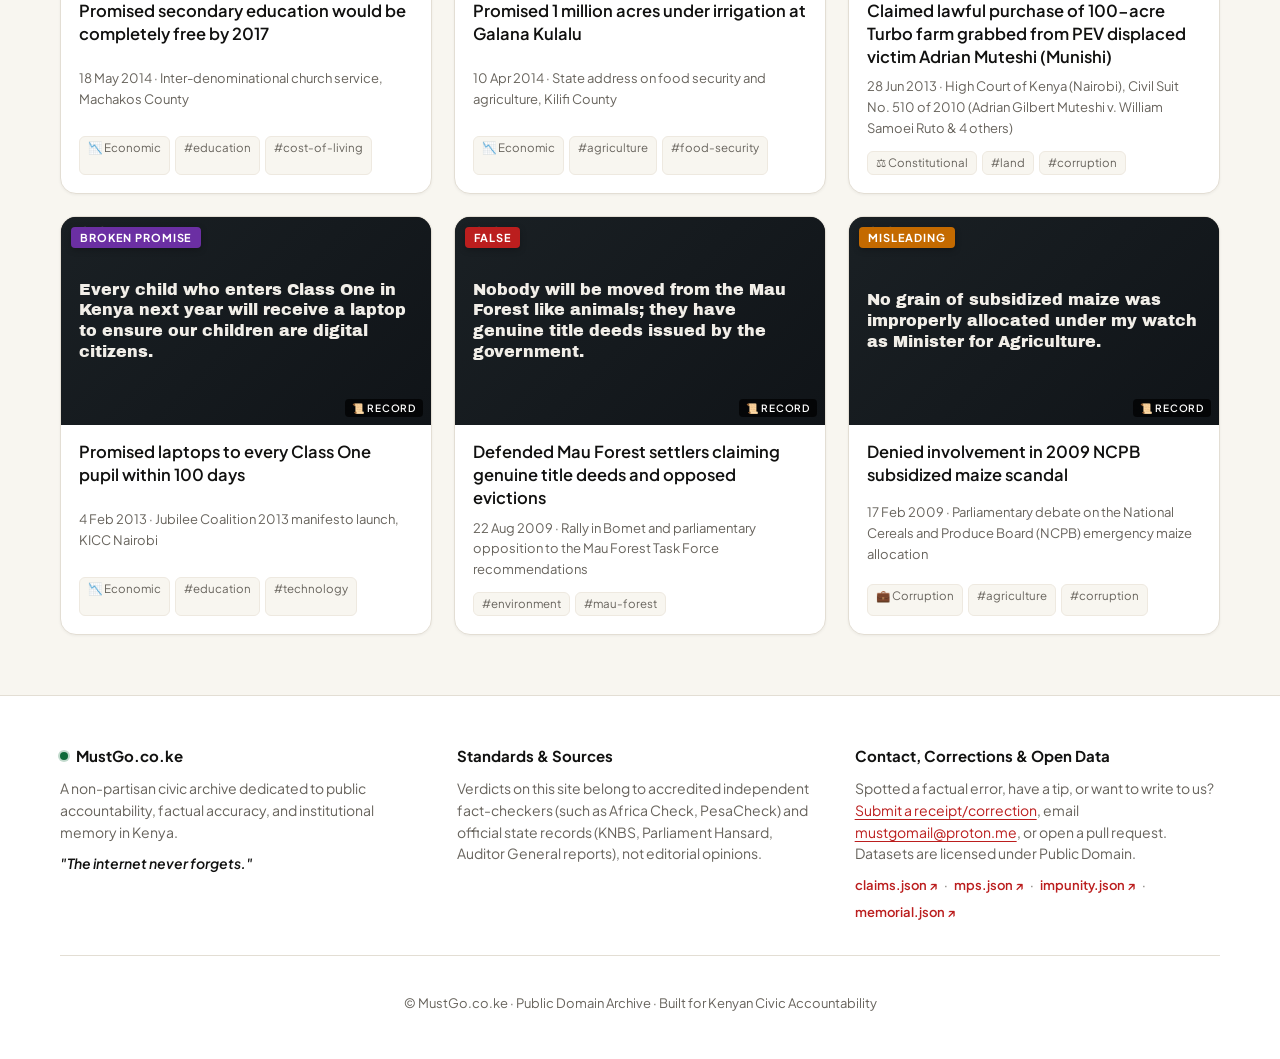
==== commit 7d0ed59b: "Pre-render receipts into index.html and add Google Search Console verification" ====
--- a/index.html
+++ b/index.html
@@ -203,10 +203,10 @@
             <span class="scorecard-icon">⚖️</span>
             <strong data-i18n="scorecard_title">The Record Scorecard</strong>
           </div>
-          <div id="sc-summary" class="scorecard-summary">Loading record...</div>
-        </div>
-        <div id="sc-bar" class="score-bar" role="progressbar" aria-label="Distribution of verdicts"></div>
-        <div id="sc-pills" class="score-pills"></div>
+          <div id="sc-summary" class="scorecard-summary"><!-- PRERENDER:SC_SUMMARY -->75 Statements · 68% Debunked (False + Misleading)<!-- /PRERENDER:SC_SUMMARY --></div>
+        </div>
+        <div id="sc-bar" class="score-bar" role="progressbar" aria-label="Distribution of verdicts"><!-- PRERENDER:SC_BAR --><div class="score-seg" data-v="False" style="width: 48.0%" title="False: 36 (48.0%) - Click to filter"></div><div class="score-seg" data-v="Misleading" style="width: 20.0%" title="Misleading: 15 (20.0%) - Click to filter"></div><div class="score-seg" data-v="Broken promise" style="width: 28.0%" title="Broken promise: 21 (28.0%) - Click to filter"></div><div class="score-seg" data-v="Unproven" style="width: 4.0%" title="Unproven: 3 (4.0%) - Click to filter"></div><!-- /PRERENDER:SC_BAR --></div>
+        <div id="sc-pills" class="score-pills"><!-- PRERENDER:SC_PILLS --><button type="button" class="score-pill" data-v="False" aria-pressed="false"><span class="dot"></span><span>False</span> <strong>36</strong> <span class="meta">(48%)</span></button><button type="button" class="score-pill" data-v="Misleading" aria-pressed="false"><span class="dot"></span><span>Misleading</span> <strong>15</strong> <span class="meta">(20%)</span></button><button type="button" class="score-pill" data-v="Broken promise" aria-pressed="false"><span class="dot"></span><span>Broken promise</span> <strong>21</strong> <span class="meta">(28%)</span></button><button type="button" class="score-pill" data-v="Unproven" aria-pressed="false"><span class="dot"></span><span>Unproven</span> <strong>3</strong> <span class="meta">(4%)</span></button><!-- /PRERENDER:SC_PILLS --></div>
       </section>
     </div>
   </header>
@@ -331,7 +331,7 @@
 
     <div class="row">
       <div class="active-filters-info">
-        <span id="count" class="count"></span>
+        <span id="count" class="count"><!-- PRERENDER:COUNT -->75 of 75 receipts<!-- /PRERENDER:COUNT --></span>
         <button id="reset-filters" class="btn-text" type="button" hidden data-i18n="reset_filters">Reset all filters</button>
       </div>
       <label class="sort"><span data-i18n="sort_label">Sort</span>
@@ -370,7 +370,83 @@
       </div>
     </div>
 
-    <ul id="grid" class="grid"></ul>
+    <ul id="grid" class="grid"><!-- PRERENDER:GRID -->
+      <li class="card" tabindex="0"><div class="thumb no-video"><div class="fallback">At independence, there was no material difference in the development indicators between Kenya and Asian Tigers.</div><span class="badge" data-v="False">False</span><span class="play" aria-hidden="true"></span><span class="video-status-tag">📜 Record</span></div><div class="body"><h2>Claimed Kenya matched Asian Tigers at independence</h2><p class="meta">20 Nov 2025 · State of the Nation address to Parliament</p><div class="tags-list"><span class="tag-pill">#economy</span><span class="tag-pill">#history</span></div></div></li>
+      <li class="card" tabindex="0"><div class="thumb no-video"><div class="fallback">(as reported) Kenya &quot;reduced sugar imports by 70%&quot;.</div><span class="badge" data-v="False">False</span><span class="play" aria-hidden="true"></span><span class="video-status-tag">📜 Record</span></div><div class="body"><h2>Claimed sugar imports cut by 70%</h2><p class="meta">20 Nov 2025 · State of the Nation address to Parliament (also claimed in June 2025)</p><div class="tags-list"><span class="tag-pill">#agriculture</span><span class="tag-pill">#trade</span></div></div></li>
+      <li class="card" tabindex="0"><div class="thumb no-video"><div class="fallback">National maize harvests have risen from 44 million bags in 2022 to 67 million in 2024.</div><span class="badge" data-v="False">False</span><span class="play" aria-hidden="true"></span><span class="video-status-tag">📜 Record</span></div><div class="body"><h2>Claimed maize harvest rose to 67m bags</h2><p class="meta">20 Nov 2025 · State of the Nation address to Parliament</p><div class="tags-list"><span class="tag-pill">#agriculture</span></div></div></li>
+      <li class="card" tabindex="0"><div class="thumb"><div class="fallback">(paraphrased) Ruto said the government is paying Social Health Authority premiums for indigent Kenyans.</div><img src="https://pbs.twimg.com/media/G6N--YSWkAAommU.jpg" alt="" loading="lazy" onerror="this.remove()"><span class="badge" data-v="Misleading">Misleading</span><span class="play" aria-hidden="true"></span><span class="video-status-tag">▶ Video Clip</span></div><div class="body"><h2>Claimed state pays SHA premiums for the poor</h2><p class="meta">20 Nov 2025 · State of the Nation address to Parliament</p><div class="tags-list"><span class="tag-pill">#healthcare</span></div></div></li>
+      <li class="card" tabindex="0"><div class="thumb no-video"><div class="fallback">Today, more than 14-million Kenyans are registered on the eCitizen platform.</div><span class="badge" data-v="Misleading">Misleading</span><span class="play" aria-hidden="true"></span><span class="video-status-tag">📜 Record</span></div><div class="body"><h2>Claimed over 14 million Kenyans on eCitizen</h2><p class="meta">c. 13 Aug 2025 · 9th Devolution Conference, Homa Bay</p><div class="tags-list"><span class="tag-pill">#governance</span><span class="tag-pill">#digital</span></div></div></li>
+      <li class="card" tabindex="0"><div class="thumb no-video"><div class="fallback">(as reported) The affordable housing programme has &quot;already generated 250 000 jobs&quot;.</div><span class="badge" data-v="False">False</span><span class="play" aria-hidden="true"></span><span class="video-status-tag">📜 Record</span></div><div class="body"><h2>Claimed affordable housing created 250,000 jobs</h2><p class="meta">c. 1 Jun 2025 · Madaraka Day / 1,000-days-in-office speeches, June 2025</p><div class="tags-list"><span class="tag-pill">#housing</span><span class="tag-pill">#jobs</span></div></div></li>
+      <li class="card" tabindex="0"><div class="thumb no-video"><div class="fallback">Fertiliser subsidies have boosted food production by 50%.</div><span class="badge" data-v="False">False</span><span class="play" aria-hidden="true"></span><span class="video-status-tag">📜 Record</span></div><div class="body"><h2>Claimed fertiliser subsidy boosted food output 50%</h2><p class="meta">c. 1 Jun 2025 · Madaraka Day / 1,000-days-in-office speeches, June 2025</p><div class="tags-list"><span class="tag-pill">#agriculture</span></div></div></li>
+      <li class="card" tabindex="0"><div class="thumb no-video"><div class="fallback">Foreign exchange reserves were at two-and-a-half months of import cover, between $5-billion and $6-billion. It is now $10.3-billio…</div><span class="badge" data-v="False">False</span><span class="play" aria-hidden="true"></span><span class="video-status-tag">📜 Record</span></div><div class="body"><h2>Claimed reserves were only 2.5 months&#x27; cover when he took office</h2><p class="meta">c. 1 Jun 2025 · Madaraka Day / 1,000-days-in-office speeches, June 2025</p><div class="tags-list"><span class="tag-pill">#economy</span></div></div></li>
+      <li class="card" tabindex="0"><div class="thumb no-video"><div class="fallback">By the way, we are selling tea to Sudan, even after they said they are not buying our tea.</div><span class="badge" data-v="False">False</span><span class="play" aria-hidden="true"></span><span class="video-status-tag">📜 Record</span></div><div class="body"><h2>Claimed Kenya still selling tea to Sudan despite ban</h2><p class="meta">31 Mar 2025 · Joint media interview with Mt Kenya vernacular stations, Sagana State Lodge</p><div class="tags-list"><span class="tag-pill">#trade</span><span class="tag-pill">#agriculture</span></div></div></li>
+      <li class="card" tabindex="0"><div class="thumb"><div class="fallback">(paraphrased) Ruto said his government had reduced expenditure since 2022.</div><img src="https://pbs.twimg.com/amplify_video_thumb/1859573359572303872/img/JwdPr4DDE9jtYSWQ.jpg" alt="" loading="lazy" onerror="this.remove()"><span class="badge" data-v="False">False</span><span class="play" aria-hidden="true"></span><span class="video-status-tag">▶ Video Clip</span></div><div class="body"><h2>Claimed government spending reduced since 2022</h2><p class="meta">21 Nov 2024 · State of the Nation address to Parliament</p><div class="tags-list"><span class="tag-pill">#economy</span><span class="tag-pill">#budget</span></div></div></li>
+      <li class="card" tabindex="0"><div class="thumb no-video"><div class="fallback">The transmission line partnership with Adani will eliminate power blackouts and is the most cost-effective solution for Kenya with…</div><span class="badge" data-v="Misleading">Misleading</span><span class="play" aria-hidden="true"></span><span class="video-status-tag">📜 Record</span></div><div class="body"><h2>Claimed KETRACO power lines concession to Adani was competitively negotiated</h2><p class="meta">14 Oct 2024 · Groundbreaking for development projects, Kwale County</p><div class="tags-list"><span class="tag-pill tag-dossier" title="Corruption Scandals &amp; Secret Mega-Deals">💼 Corruption</span><span class="tag-pill">#corruption</span><span class="tag-pill">#adani</span></div></div></li>
+      <li class="card" tabindex="0"><div class="thumb no-video"><div class="fallback">No Kenyan will be turned away from any hospital. The new Social Health Authority ensures free access and comprehensive coverage fo…</div><span class="badge" data-v="False">False</span><span class="play" aria-hidden="true"></span><span class="video-status-tag">📜 Record</span></div><div class="body"><h2>Claimed SHIF/SHA transition was seamless and guaranteed free universal healthcare</h2><p class="meta">1 Oct 2024 · Presidential address on the official rollout of the Social Health Authority, State House Nairobi</p><div class="tags-list"><span class="tag-pill tag-dossier" title="Constitutional Violations &amp; Impunity">⚖️ Constitutional</span><span class="tag-pill">#healthcare</span><span class="tag-pill">#constitution</span></div></div></li>
+      <li class="card" tabindex="0"><div class="thumb no-video"><div class="fallback">As of now, I do not have a single name of someone who has been abducted or disappeared.</div><span class="badge" data-v="Misleading">Misleading</span><span class="play" aria-hidden="true"></span><span class="video-status-tag">📜 Record</span></div><div class="body"><h2>Said he knew of no one abducted after protests</h2><p class="meta">29 Aug 2024 · Town hall meeting, Kisumu</p><div class="tags-list"><span class="tag-pill tag-dossier" title="Killings, Abductions &amp; Police Brutality">🚨 Killings,</span><span class="tag-pill">#security</span><span class="tag-pill">#human-rights</span></div></div></li>
+      <li class="card" tabindex="0"><div class="thumb no-video"><div class="fallback">If there is any Kenyan who has been abducted or arrested and not presented in court, let the family bring forward the name to me. …</div><span class="badge" data-v="False">False</span><span class="play" aria-hidden="true"></span><span class="video-status-tag">📜 Record</span></div><div class="body"><h2>Challenged public to produce names of anyone abducted by police</h2><p class="meta">29 Aug 2024 · Live televised presidential town hall, Kisumu State Lodge</p><div class="tags-list"><span class="tag-pill tag-dossier" title="Killings, Abductions &amp; Police Brutality">🚨 Killings,</span><span class="tag-pill">#security</span><span class="tag-pill">#police-brutality</span></div></div></li>
+      <li class="card" tabindex="0"><div class="thumb no-video"><div class="fallback">JKIA is not being sold or leased. We are working on a public-private partnership with private investors to build a new runway and …</div><span class="badge" data-v="False">False</span><span class="play" aria-hidden="true"></span><span class="video-status-tag">📜 Record</span></div><div class="body"><h2>Denied JKIA was being leased or mortgaged to Adani Group</h2><p class="meta">28 Jul 2024 · Town hall meeting and media interview, Mombasa</p><div class="tags-list"><span class="tag-pill tag-dossier" title="Corruption Scandals &amp; Secret Mega-Deals">💼 Corruption</span><span class="tag-pill">#corruption</span><span class="tag-pill">#adani</span></div></div></li>
+      <li class="card" tabindex="0"><div class="thumb"><div class="fallback">Shame on them because they are sponsoring violence against our democratic nation... if they are going to sponsor anarchy, we are g…</div><img src="https://pbs.twimg.com/amplify_video_thumb/1812799023805308929/img/cf1ZTet-sluMgvtr.jpg" alt="" loading="lazy" onerror="this.remove()"><span class="badge" data-v="Unproven">Unproven</span><span class="play" aria-hidden="true"></span><span class="video-status-tag">▶ Video Clip</span></div><div class="body"><h2>Accused Ford Foundation of sponsoring protests</h2><p class="meta">15 Jul 2024 · Public event in Nakuru County</p><div class="tags-list"><span class="tag-pill">#protests</span><span class="tag-pill">#civil-society</span></div></div></li>
+      <li class="card" tabindex="0"><div class="thumb no-video"><div class="fallback">The police will conduct a transparent, thorough, and swift investigation into the bodies found in Kware, Mukuru. Anyone involved w…</div><span class="badge" data-v="Broken promise">Broken promise</span><span class="play" aria-hidden="true"></span><span class="video-status-tag">📜 Record</span></div><div class="body"><h2>Pledged independent police investigation into Mukuru Kware quarry bodies</h2><p class="meta">14 Jul 2024 · Public address during church service, Elgeyo Marakwet</p><div class="tags-list"><span class="tag-pill tag-dossier" title="Killings, Abductions &amp; Police Brutality">🚨 Killings,</span><span class="tag-pill">#security</span><span class="tag-pill">#extrajudicial-killings</span></div></div></li>
+      <li class="card" tabindex="0"><div class="thumb"><div class="fallback">The price of maize flour is at KSh100.</div><span class="badge" data-v="False">False</span><span class="play" aria-hidden="true"></span><span class="video-status-tag">▶ Video Clip</span></div><div class="body"><h2>Claimed maize flour selling at KSh100</h2><p class="meta">30 Jun 2024 · Live televised roundtable with Citizen TV, NTV and KTN editors, State House Nairobi</p><div class="tags-list"><span class="tag-pill tag-dossier" title="Economic Ruin &amp; Broken Promises">📉 Economic</span><span class="tag-pill">#economy</span><span class="tag-pill">#cost-of-living</span></div></div></li>
+      <li class="card" tabindex="0"><div class="thumb"><div class="fallback">The tourism numbers in 2022, one-million tourists; in 2023, two-million tourists...</div><span class="badge" data-v="Misleading">Misleading</span><span class="play" aria-hidden="true"></span><span class="video-status-tag">▶ Video Clip</span></div><div class="body"><h2>Claimed tourist arrivals doubled from 1m to 2m</h2><p class="meta">30 Jun 2024 · Live televised roundtable with Citizen TV, NTV and KTN editors, State House Nairobi</p><div class="tags-list"><span class="tag-pill">#economy</span><span class="tag-pill">#tourism</span></div></div></li>
+      <li class="card" tabindex="0"><div class="thumb"><div class="fallback">I enhanced the budget for universities by KSh40-billion.</div><span class="badge" data-v="False">False</span><span class="play" aria-hidden="true"></span><span class="video-status-tag">▶ Video Clip</span></div><div class="body"><h2>Claimed KSh40bn boost to university budgets</h2><p class="meta">30 Jun 2024 · Live televised roundtable with Citizen TV, NTV and KTN editors, State House Nairobi</p><div class="tags-list"><span class="tag-pill tag-dossier" title="Reckless Spending &amp; Executive Opulence">💸 Reckless</span><span class="tag-pill">#education</span><span class="tag-pill">#budget</span></div></div></li>
+      <li class="card" tabindex="0"><div class="thumb"><div class="fallback">We have close to four-and-a-half million young people who are out of school, out of college with degrees, certificates, diplomas, …</div><span class="badge" data-v="Misleading">Misleading</span><span class="play" aria-hidden="true"></span><span class="video-status-tag">▶ Video Clip</span></div><div class="body"><h2>Claimed 4.5 million educated youth jobless</h2><p class="meta">30 Jun 2024 · Live televised roundtable with Citizen TV, NTV and KTN editors, State House Nairobi</p><div class="tags-list"><span class="tag-pill">#economy</span><span class="tag-pill">#jobs</span></div></div></li>
+      <li class="card" tabindex="0"><div class="thumb"><div class="fallback">(paraphrased) Ruto said 19 people had died in the anti-Finance Bill protests and said he had no &quot;blood on my hands&quot;.</div><span class="badge" data-v="Misleading">Misleading</span><span class="play" aria-hidden="true"></span><span class="video-status-tag">▶ Video Clip</span></div><div class="body"><h2>Put June 2024 protest death toll at 19</h2><p class="meta">30 Jun 2024 · Live televised roundtable with Citizen TV, NTV and KTN editors, State House Nairobi</p><div class="tags-list"><span class="tag-pill tag-dossier" title="Killings, Abductions &amp; Police Brutality">🚨 Killings,</span><span class="tag-pill">#security</span><span class="tag-pill">#human-rights</span></div></div></li>
+      <li class="card" tabindex="0"><div class="thumb no-video"><div class="fallback">Six young people yesterday lost their lives, which is very unfortunate; they shouldn&#x27;t have lost their lives.</div><span class="badge" data-v="Misleading">Misleading</span><span class="play" aria-hidden="true"></span><span class="video-status-tag">📜 Record</span></div><div class="body"><h2>Said six people died on 25 June 2024 protests</h2><p class="meta">26 Jun 2024 · Press address at State House, Nairobi, withdrawing the Finance Bill 2024</p><div class="tags-list"><span class="tag-pill tag-dossier" title="Killings, Abductions &amp; Police Brutality">🚨 Killings,</span><span class="tag-pill">#security</span><span class="tag-pill">#human-rights</span></div></div></li>
+      <li class="card" tabindex="0"><div class="thumb no-video"><div class="fallback">I did promise the country that there will be no extra-judicial killing going forward. (He went on to say none had occurred since h…</div><span class="badge" data-v="Misleading">Misleading</span><span class="play" aria-hidden="true"></span><span class="video-status-tag">📜 Record</span></div><div class="body"><h2>Claimed no extrajudicial killings since he took office</h2><p class="meta">26 Jun 2024 · Press address at State House, Nairobi</p><div class="tags-list"><span class="tag-pill tag-dossier" title="Killings, Abductions &amp; Police Brutality">🚨 Killings,</span><span class="tag-pill">#security</span><span class="tag-pill">#human-rights</span></div></div></li>
+      <li class="card" tabindex="0"><div class="thumb no-video"><div class="fallback">Security infrastructure was mobilized to defend the nation against treasonous elements who compromised critical installations... o…</div><span class="badge" data-v="False">False</span><span class="play" aria-hidden="true"></span><span class="video-status-tag">📜 Record</span></div><div class="body"><h2>Claimed police exercised restraint during the 25 June Parliament protests</h2><p class="meta">25 Jun 2024 · Late-night televised address to the nation, State House Nairobi</p><div class="tags-list"><span class="tag-pill tag-dossier" title="Killings, Abductions &amp; Police Brutality">🚨 Killings,</span><span class="tag-pill">#police-brutality</span><span class="tag-pill">#protests</span></div></div></li>
+      <li class="card" tabindex="0"><div class="thumb no-video"><div class="fallback">I have authorized the deployment of our security and military infrastructure to restore order and protect the sovereign Republic a…</div><span class="badge" data-v="False">False</span><span class="play" aria-hidden="true"></span><span class="video-status-tag">📜 Record</span></div><div class="body"><h2>Deployed Kenya Defence Forces against unarmed protesters without constitutional gazettement</h2><p class="meta">25 Jun 2024 · Late-night National Security address, State House Nairobi</p><div class="tags-list"><span class="tag-pill tag-dossier" title="Constitutional Violations &amp; Impunity">⚖️ Constitutional</span><span class="tag-pill">#constitution</span><span class="tag-pill">#security</span></div></div></li>
+      <li class="card" tabindex="0"><div class="thumb no-video"><div class="fallback">The events of today were not a protest. It was treason. Dangerous criminals infiltrated peaceful protests to destabilise the const…</div><span class="badge" data-v="Misleading">Misleading</span><span class="play" aria-hidden="true"></span><span class="video-status-tag">📜 Record</span></div><div class="body"><h2>Claimed Gen Z anti-tax protesters were treasonous criminals and foreign agents</h2><p class="meta">25 Jun 2024 · Televised Presidential Address to the Nation, State House Nairobi</p><div class="tags-list"><span class="tag-pill tag-dossier" title="Constitutional Violations &amp; Impunity">⚖️ Constitutional</span><span class="tag-pill">#protests</span><span class="tag-pill">#human-rights</span></div></div></li>
+      <li class="card" tabindex="0"><div class="thumb no-video"><div class="fallback">Police officers exercised maximum restraint and did not deploy live ammunition against peaceful demonstrators.</div><span class="badge" data-v="False">False</span><span class="play" aria-hidden="true"></span><span class="video-status-tag">📜 Record</span></div><div class="body"><h2>Administration denied police used live ammunition against peaceful protesters</h2><p class="meta">21 Jun 2024 · Government briefing following the 20 June 2024 Finance Bill demonstrations in Nairobi</p><div class="tags-list"><span class="tag-pill tag-dossier" title="Killings, Abductions &amp; Police Brutality">🚨 Killings,</span><span class="tag-pill">#police-brutality</span><span class="tag-pill">#protests</span></div></div></li>
+      <li class="card" tabindex="0"><div class="thumb no-video"><div class="fallback">As a responsible steward of public funds, I can tell you that hiring this jet was far cheaper than flying with our national carrie…</div><span class="badge" data-v="False">False</span><span class="play" aria-hidden="true"></span><span class="video-status-tag">📜 Record</span></div><div class="body"><h2>Claimed luxury chartered Boeing 737 private jet was cheaper than Kenya Airways</h2><p class="meta">26 May 2024 · Presidential briefing and church address upon returning from the US State Visit</p><div class="tags-list"><span class="tag-pill tag-dossier" title="Reckless Spending &amp; Executive Opulence">💸 Reckless</span><span class="tag-pill">#reckless-spending</span><span class="tag-pill">#opulence</span></div></div></li>
+      <li class="card" tabindex="0"><div class="thumb no-video"><div class="fallback">The subsidised fertiliser program is working smoothly. The claims of fake fertiliser being circulated are pure politics from sabot…</div><span class="badge" data-v="False">False</span><span class="play" aria-hidden="true"></span><span class="video-status-tag">📜 Record</span></div><div class="body"><h2>Dismissed reports of fake subsidised fertiliser as propaganda</h2><p class="meta">9 Apr 2024 · State address to farmers, Eldoret, Uasin Gishu County</p><div class="tags-list"><span class="tag-pill tag-dossier" title="Corruption Scandals &amp; Secret Mega-Deals">💼 Corruption</span><span class="tag-pill">#agriculture</span><span class="tag-pill">#corruption</span></div></div></li>
+      <li class="card" tabindex="0"><div class="thumb no-video"><div class="fallback">Our plans will not be stopped by judicial tyranny and corrupt judges who take bribes from cartels. We will crush the impunity of t…</div><span class="badge" data-v="Broken promise">Broken promise</span><span class="play" aria-hidden="true"></span><span class="video-status-tag">📜 Record</span></div><div class="body"><h2>Threatened judges and vowed to defy court injunctions on Housing Levy and SHIF</h2><p class="meta">2 Jan 2024 · New Year public address, Nyandarua County</p><div class="tags-list"><span class="tag-pill tag-dossier" title="Constitutional Violations &amp; Impunity">⚖️ Constitutional</span><span class="tag-pill">#constitution</span><span class="tag-pill">#abuse-of-power</span></div></div></li>
+      <li class="card" tabindex="0"><div class="thumb no-video"><div class="fallback">Every shilling in our budget is strictly accounted for. The allegations of exaggerated salaries or ghost expenditures are baseless…</div><span class="badge" data-v="False">False</span><span class="play" aria-hidden="true"></span><span class="video-status-tag">📜 Record</span></div><div class="body"><h2>Administration denied executive budget padding and ghost payroll expenditure</h2><p class="meta">20 Nov 2023 · Press briefing following parliamentary committee grilling, Nairobi</p><div class="tags-list"><span class="tag-pill tag-dossier" title="Reckless Spending &amp; Executive Opulence">💸 Reckless</span><span class="tag-pill">#corruption</span><span class="tag-pill">#budget</span></div></div></li>
+      <li class="card" tabindex="0"><div class="thumb no-video"><div class="fallback">Each one of us as Kenyans will go to the hospital, be treated and go home without being asked for a penny...</div><span class="badge" data-v="Broken promise">Broken promise</span><span class="play" aria-hidden="true"></span><span class="video-status-tag">📜 Record</span></div><div class="body"><h2>Promised free hospital treatment from January 2024</h2><p class="meta">19 Nov 2023 · Church service, Sotik, Bomet County</p><div class="tags-list"><span class="tag-pill">#healthcare</span></div></div></li>
+      <li class="card" tabindex="0"><div class="thumb"><div class="fallback">Today, a two-kilogram packet of maize flour is selling at a low of KSh145 and a high of KSh175, depending on the brand you buy.</div><span class="badge" data-v="Misleading">Misleading</span><span class="play" aria-hidden="true"></span><span class="video-status-tag">▶ Video Clip</span></div><div class="body"><h2>Claimed unga selling at KSh145-175</h2><p class="meta">9 Nov 2023 · State of the Nation address to Parliament</p><div class="tags-list"><span class="tag-pill tag-dossier" title="Economic Ruin &amp; Broken Promises">📉 Economic</span><span class="tag-pill">#economy</span><span class="tag-pill">#cost-of-living</span></div></div></li>
+      <li class="card" tabindex="0"><div class="thumb"><div class="fallback">Admission at teachers training colleges has increased by 300% to now 20,456.</div><span class="badge" data-v="False">False</span><span class="play" aria-hidden="true"></span><span class="video-status-tag">▶ Video Clip</span></div><div class="body"><h2>Claimed 300% rise in teacher-college admissions</h2><p class="meta">9 Nov 2023 · State of the Nation address to Parliament</p><div class="tags-list"><span class="tag-pill">#education</span></div></div></li>
+      <li class="card" tabindex="0"><div class="thumb"><div class="fallback">We have scaled up our investment in the healthcare workforce [by] employing 20 000 new healthcare workers.</div><span class="badge" data-v="Unproven">Unproven</span><span class="play" aria-hidden="true"></span><span class="video-status-tag">▶ Video Clip</span></div><div class="body"><h2>Claimed 20,000 new health workers employed</h2><p class="meta">9 Nov 2023 · State of the Nation address to Parliament</p><div class="tags-list"><span class="tag-pill">#healthcare</span><span class="tag-pill">#jobs</span></div></div></li>
+      <li class="card" tabindex="0"><div class="thumb no-video"><div class="fallback">We must live within our means. Government must cut all unnecessary expenditures, stop non-essential travel, and eliminate waste ac…</div><span class="badge" data-v="Broken promise">Broken promise</span><span class="play" aria-hidden="true"></span><span class="video-status-tag">📜 Record</span></div><div class="body"><h2>Preached austerity while State House renovations and hospitality exploded by billions</h2><p class="meta">9 Nov 2023 · State of the Nation Address, Parliament Buildings, Nairobi</p><div class="tags-list"><span class="tag-pill tag-dossier" title="Reckless Spending &amp; Executive Opulence">💸 Reckless</span><span class="tag-pill">#reckless-spending</span><span class="tag-pill">#budget</span></div></div></li>
+      <li class="card" tabindex="0"><div class="thumb no-video"><div class="fallback">We must live within our means. I have directed a 50% cut on all foreign travel across government to save taxpayers&#x27; money.</div><span class="badge" data-v="False">False</span><span class="play" aria-hidden="true"></span><span class="video-status-tag">📜 Record</span></div><div class="body"><h2>Promised a 50% cut in government foreign travel and non-essential executive expenditure</h2><p class="meta">29 Oct 2023 · Church service address in Eldoret, Uasin Gishu County</p><div class="tags-list"><span class="tag-pill tag-dossier" title="Reckless Spending &amp; Executive Opulence">💸 Reckless</span><span class="tag-pill">#reckless-spending</span><span class="tag-pill">#austerity</span></div></div></li>
+      <li class="card" tabindex="0"><div class="thumb no-video"><div class="fallback">No community in Kenya will be left behind. This is the government of Kenya for all 50 million Kenyans, regardless of how you voted…</div><span class="badge" data-v="False">False</span><span class="play" aria-hidden="true"></span><span class="video-status-tag">📜 Record</span></div><div class="body"><h2>Denies government operates on ethnic shareholding while 2 communities dominate state jobs</h2><p class="meta">3 Sep 2023 · Inter-denominational church service, Bungoma County</p><div class="tags-list"><span class="tag-pill tag-dossier" title="Abuse of Power, Co-optation &amp; Tribalism">👥 Abuse</span><span class="tag-pill">#governance</span><span class="tag-pill">#ethnicity</span></div></div></li>
+      <li class="card" tabindex="0"><div class="thumb no-video"><div class="fallback">The recruitment of 56,000 teachers was conducted strictly on merit, without corruption, bribery, or political connection. No Kenya…</div><span class="badge" data-v="False">False</span><span class="play" aria-hidden="true"></span><span class="video-status-tag">📜 Record</span></div><div class="body"><h2>Claimed teacher recruitment was 100% merit-based while State House handed batches of TSC letters to MPs</h2><p class="meta">1 Sep 2023 · State House press briefing and regional rallies defending the national teacher hiring drive</p><div class="tags-list"><span class="tag-pill tag-dossier" title="Corruption Scandals &amp; Secret Mega-Deals">💼 Corruption</span><span class="tag-pill">#education</span><span class="tag-pill">#corruption</span></div></div></li>
+      <li class="card" tabindex="0"><div class="thumb no-video"><div class="fallback">All intern teachers currently serving in Junior Secondary Schools will be confirmed to permanent and pensionable terms after servi…</div><span class="badge" data-v="Broken promise">Broken promise</span><span class="play" aria-hidden="true"></span><span class="video-status-tag">📜 Record</span></div><div class="body"><h2>Promised JSS intern teachers automatic transition to permanent terms after one year</h2><p class="meta">16 Aug 2023 · Public address during primary school heads conference, Sheikh Zayed Hall, Mombasa</p><div class="tags-list"><span class="tag-pill tag-dossier" title="Economic Ruin &amp; Broken Promises">📉 Economic</span><span class="tag-pill">#education</span><span class="tag-pill">#tsc</span></div></div></li>
+      <li class="card" tabindex="0"><div class="thumb no-video"><div class="fallback">I want to congratulate the police for acting professionally and protecting lives and property during the recent violent riots.</div><span class="badge" data-v="Misleading">Misleading</span><span class="play" aria-hidden="true"></span><span class="video-status-tag">📜 Record</span></div><div class="body"><h2>Commended police for professionalism during July 2023 protests</h2><p class="meta">20 Jul 2023 · Public rally and development tour, Isiolo County</p><div class="tags-list"><span class="tag-pill tag-dossier" title="Killings, Abductions &amp; Police Brutality">🚨 Killings,</span><span class="tag-pill">#police-brutality</span><span class="tag-pill">#security</span></div></div></li>
+      <li class="card" tabindex="0"><div class="thumb no-video"><div class="fallback">Lifting the logging ban will not affect our national target to grow 15 billion trees by 2032; we are planting far more than we har…</div><span class="badge" data-v="Unproven">Unproven</span><span class="play" aria-hidden="true"></span><span class="video-status-tag">📜 Record</span></div><div class="body"><h2>Claimed tree planting target would not be hurt by lifting commercial logging</h2><p class="meta">9 Jul 2023 · Speech in Nyandarua County</p><div class="tags-list"><span class="tag-pill">#environment</span><span class="tag-pill">#logging</span></div></div></li>
+      <li class="card" tabindex="0"><div class="thumb no-video"><div class="fallback">It is foolish for mature trees to rot in forests while Kenyans are importing timber and carpenters lack wood... We have lifted the…</div><span class="badge" data-v="Misleading">Misleading</span><span class="play" aria-hidden="true"></span><span class="video-status-tag">📜 Record</span></div><div class="body"><h2>Claimed lifting the 6-year logging ban was necessary because mature trees were rotting</h2><p class="meta">2 Jul 2023 · Public address during church service, Molo, Nakuru County</p><div class="tags-list"><span class="tag-pill">#environment</span><span class="tag-pill">#logging</span></div></div></li>
+      <li class="card" tabindex="0"><div class="thumb no-video"><div class="fallback">The housing levy is anchored in law, non-discriminatory, and designed to provide dignified shelter for our youth.</div><span class="badge" data-v="False">False</span><span class="play" aria-hidden="true"></span><span class="video-status-tag">📜 Record</span></div><div class="body"><h2>Insisted original mandatory Housing Levy was fully constitutional</h2><p class="meta">1 Jul 2023 · Address following signing of Finance Act 2023, Nairobi</p><div class="tags-list"><span class="tag-pill tag-dossier" title="Constitutional Violations &amp; Impunity">⚖️ Constitutional</span><span class="tag-pill">#constitution</span><span class="tag-pill">#housing</span></div></div></li>
+      <li class="card" tabindex="0"><div class="thumb no-video"><div class="fallback">The emergency importation of edible oils through KNTC was done to protect poor households from exploitation by local cooking oil c…</div><span class="badge" data-v="False">False</span><span class="play" aria-hidden="true"></span><span class="video-status-tag">📜 Record</span></div><div class="body"><h2>Claimed duty-free cooking oil scheme was transparent and lowered consumer prices</h2><p class="meta">15 Jun 2023 · Public briefing on government cost-of-living interventions, Nairobi</p><div class="tags-list"><span class="tag-pill tag-dossier" title="Corruption Scandals &amp; Secret Mega-Deals">💼 Corruption</span><span class="tag-pill">#corruption</span><span class="tag-pill">#mismanagement</span></div></div></li>
+      <li class="card" tabindex="0"><div class="thumb no-video"><div class="fallback">Our public debt is in the region of KSh8.8-trillion, close to KSh9-trillion.</div><span class="badge" data-v="False">False</span><span class="play" aria-hidden="true"></span><span class="video-status-tag">📜 Record</span></div><div class="body"><h2>Understated public debt as KSh8.8 trillion</h2><p class="meta">14 May 2023 · Televised sit-down with journalists from six major newsrooms, ahead of the 2023 budget</p><div class="tags-list"><span class="tag-pill tag-dossier" title="Economic Ruin &amp; Broken Promises">📉 Economic</span><span class="tag-pill">#debt</span><span class="tag-pill">#economy</span></div></div></li>
+      <li class="card" tabindex="0"><div class="thumb no-video"><div class="fallback">Our exports as a percentage of GDP came down from 28% eight years ago to 10% this year.</div><span class="badge" data-v="False">False</span><span class="play" aria-hidden="true"></span><span class="video-status-tag">📜 Record</span></div><div class="body"><h2>Claimed exports fell from 28% to 10% of GDP in 8 years</h2><p class="meta">14 May 2023 · Televised sit-down with journalists from six major newsrooms</p><div class="tags-list"><span class="tag-pill">#economy</span><span class="tag-pill">#trade</span></div></div></li>
+      <li class="card" tabindex="0"><div class="thumb no-video"><div class="fallback">We are not coercing or buying any leader. Opposition MPs are crossing over voluntarily because they believe in the Kenya Kwanza de…</div><span class="badge" data-v="False">False</span><span class="play" aria-hidden="true"></span><span class="video-status-tag">📜 Record</span></div><div class="body"><h2>Denied bribing or using state machinery to decimate parliamentary opposition</h2><p class="meta">12 Apr 2023 · Kenya Kwanza Parliamentary Group meeting, State House Nairobi</p><div class="tags-list"><span class="tag-pill tag-dossier" title="Corruption Scandals &amp; Secret Mega-Deals">💼 Corruption</span><span class="tag-pill">#abuse-of-power</span><span class="tag-pill">#governance</span></div></div></li>
+      <li class="card" tabindex="0"><div class="thumb no-video"><div class="fallback">The 50 Chief Administrative Secretaries are necessary for the implementation of the bottom-up transformation agenda and their recr…</div><span class="badge" data-v="Broken promise">Broken promise</span><span class="play" aria-hidden="true"></span><span class="video-status-tag">📜 Record</span></div><div class="body"><h2>Created and swore in 50 CAS positions after promising to trim government expenditure</h2><p class="meta">23 Mar 2023 · State House swearing-in of 50 CAS appointees, Nairobi</p><div class="tags-list"><span class="tag-pill tag-dossier" title="Constitutional Violations &amp; Impunity">⚖️ Constitutional</span><span class="tag-pill">#constitution</span><span class="tag-pill">#reckless-spending</span></div></div></li>
+      <li class="card" tabindex="0"><div class="thumb no-video"><div class="fallback">Those who are working and holding dollars, I am giving you free advice that shortly you might face losses... in a few weeks the do…</div><span class="badge" data-v="False">False</span><span class="play" aria-hidden="true"></span><span class="video-status-tag">📜 Record</span></div><div class="body"><h2>Advised Kenyans to sell dollars, claiming rate would drop to KSh120</h2><p class="meta">22 Mar 2023 · Official opening of Kenya Sevens camp and address to the press, Nairobi</p><div class="tags-list"><span class="tag-pill tag-dossier" title="Economic Ruin &amp; Broken Promises">📉 Economic</span><span class="tag-pill">#economy</span><span class="tag-pill">#currency</span></div></div></li>
+      <li class="card" tabindex="0"><div class="thumb no-video"><div class="fallback">I have directed the immediate disbandment of the Special Service Unit... Under my watch, police will never be used for political a…</div><span class="badge" data-v="Broken promise">Broken promise</span><span class="play" aria-hidden="true"></span><span class="video-status-tag">📜 Record</span></div><div class="body"><h2>Pledged state abductions, extrajudicial killings, and River Yala bodies were over forever</h2><p class="meta">16 Oct 2022 · Speech at Kericho Green Stadium, Kericho County</p><div class="tags-list"><span class="tag-pill tag-dossier" title="Killings, Abductions &amp; Police Brutality">🚨 Killings,</span><span class="tag-pill">#security</span><span class="tag-pill">#police-brutality</span></div></div></li>
+      <li class="card" tabindex="0"><div class="thumb no-video"><div class="fallback">We have dismantled the politics of ethnicity and tribe forever in Kenya. From now on, politics is about the economy, the bottom-up…</div><span class="badge" data-v="Broken promise">Broken promise</span><span class="play" aria-hidden="true"></span><span class="video-status-tag">📜 Record</span></div><div class="body"><h2>Claimed Kenya had permanently moved past tribal politics into economic issues</h2><p class="meta">13 Sep 2022 · Inauguration Address, Moi International Sports Centre Kasarani, Nairobi</p><div class="tags-list"><span class="tag-pill tag-dossier" title="Abuse of Power, Co-optation &amp; Tribalism">👥 Abuse</span><span class="tag-pill">#governance</span><span class="tag-pill">#ethnicity</span></div></div></li>
+      <li class="card" tabindex="0"><div class="thumb no-video"><div class="fallback">Under my administration, no one will be shielded from corruption investigations or prosecution. The DPP and EACC will operate with…</div><span class="badge" data-v="Broken promise">Broken promise</span><span class="play" aria-hidden="true"></span><span class="video-status-tag">📜 Record</span></div><div class="body"><h2>Promised the war on corruption would be independent and fiercer without state protection</h2><p class="meta">13 Sep 2022 · Inauguration Address, Kasarani Stadium, Nairobi</p><div class="tags-list"><span class="tag-pill tag-dossier" title="Constitutional Violations &amp; Impunity">⚖️ Constitutional</span><span class="tag-pill">#corruption</span><span class="tag-pill">#abuse-of-power</span></div></div></li>
+      <li class="card" tabindex="0"><div class="thumb no-video"><div class="fallback">The fuel subsidy is a cartels&#x27; scheme to siphon public funds. The moment we eliminate state capture in the fuel sector, pump price…</div><span class="badge" data-v="Broken promise">Broken promise</span><span class="play" aria-hidden="true"></span><span class="video-status-tag">📜 Record</span></div><div class="body"><h2>Promised lower fuel prices immediately upon eliminating subsidies</h2><p class="meta">18 Jul 2022 · Kenya Kwanza presidential campaign town hall, Nairobi</p><div class="tags-list"><span class="tag-pill tag-dossier" title="Economic Ruin &amp; Broken Promises">📉 Economic</span><span class="tag-pill">#cost-of-living</span><span class="tag-pill">#energy</span></div></div></li>
+      <li class="card" tabindex="0"><div class="thumb no-video"><div class="fallback">The 50-billion Hustler Fund will not charge any interest. It will be free money lent to mama mboga and boda boda to liberate them …</div><span class="badge" data-v="Broken promise">Broken promise</span><span class="play" aria-hidden="true"></span><span class="video-status-tag">📜 Record</span></div><div class="body"><h2>Promised KSh50bn Hustler Fund would be completely interest-free</h2><p class="meta">23 Jun 2022 · Kenya Kwanza economic forum and campaign rally, Kiambu</p><div class="tags-list"><span class="tag-pill tag-dossier" title="Economic Ruin &amp; Broken Promises">📉 Economic</span><span class="tag-pill">#economy</span><span class="tag-pill">#jobs</span></div></div></li>
+      <li class="card" tabindex="0"><div class="thumb no-video"><div class="fallback">There is no office of the First Lady or the wife of the Deputy President in the Constitution. We will not allocate public money to…</div><span class="badge" data-v="Broken promise">Broken promise</span><span class="play" aria-hidden="true"></span><span class="video-status-tag">📜 Record</span></div><div class="body"><h2>Promised there would be no Office of the First Lady or public funding for presidential spouses</h2><p class="meta">12 Jun 2022 · National campaign interview during 2022 election campaign</p><div class="tags-list"><span class="tag-pill tag-dossier" title="Reckless Spending &amp; Executive Opulence">💸 Reckless</span><span class="tag-pill">#budget</span><span class="tag-pill">#reckless-spending</span></div></div></li>
+      <li class="card" tabindex="0"><div class="thumb no-video"><div class="fallback">(paraphrased) Ruto signed a women&#x27;s charter at Nyayo Stadium pledging that women would hold 50 per cent of his Cabinet.</div><span class="badge" data-v="Broken promise">Broken promise</span><span class="play" aria-hidden="true"></span><span class="video-status-tag">📜 Record</span></div><div class="body"><h2>Promised women half of Cabinet seats</h2><p class="meta">c. 1 Jun 2022 · Kenya Kwanza women&#x27;s charter signing, Nyayo Stadium, Nairobi (campaign)</p><div class="tags-list"><span class="tag-pill tag-dossier" title="Constitutional Violations &amp; Impunity">⚖️ Constitutional</span><span class="tag-pill">#gender</span><span class="tag-pill">#governance</span></div></div></li>
+      <li class="card" tabindex="0"><div class="thumb no-video"><div class="fallback">We will not borrow a single cent. We have enough money in Kenya to run government without going to foreign banks to burden our chi…</div><span class="badge" data-v="Broken promise">Broken promise</span><span class="play" aria-hidden="true"></span><span class="video-status-tag">📜 Record</span></div><div class="body"><h2>Pledged his administration would not borrow any money</h2><p class="meta">14 Feb 2022 · Campaign tour, Nyeri County</p><div class="tags-list"><span class="tag-pill tag-dossier" title="Economic Ruin &amp; Broken Promises">📉 Economic</span><span class="tag-pill">#debt</span><span class="tag-pill">#economy</span></div></div></li>
+      <li class="card" tabindex="0"><div class="thumb no-video"><div class="fallback">The allegations of witness tampering and bribery at the ICC are politically motivated witch-hunts recycled by our opponents to der…</div><span class="badge" data-v="False">False</span><span class="play" aria-hidden="true"></span><span class="video-status-tag">📜 Record</span></div><div class="body"><h2>Denied involvement in systematic ICC witness bribery ring before key suspect died mysteriously in Karen</h2><p class="meta">5 Nov 2020 · Press remarks following the surrender of lawyer Paul Gicheru to the ICC in The Hague</p><div class="tags-list"><span class="tag-pill tag-dossier" title="Constitutional Violations &amp; Impunity">⚖️ Constitutional</span><span class="tag-pill">#icc</span><span class="tag-pill">#corruption</span></div></div></li>
+      <li class="card" tabindex="0"><div class="thumb no-video"><div class="fallback">You&#x27;ve heard that government has lost about 21 billion in Kimwarer and Arror dam which is a flat lie. The money in question is abo…</div><span class="badge" data-v="False">False</span><span class="play" aria-hidden="true"></span><span class="video-status-tag">📜 Record</span></div><div class="body"><h2>Claimed only KSh7bn involved in Arror and Kimwarer dam projects</h2><p class="meta">28 Feb 2019 · Address to the press and public, Supreme Court grounds, Nairobi</p><div class="tags-list"><span class="tag-pill tag-dossier" title="Corruption Scandals &amp; Secret Mega-Deals">💼 Corruption</span><span class="tag-pill">#corruption</span><span class="tag-pill">#budget</span></div></div></li>
+      <li class="card" tabindex="0"><div class="thumb no-video"><div class="fallback">I bought that land legitimately from a company that held a clean title deed after carrying out full due diligence.</div><span class="badge" data-v="False">False</span><span class="play" aria-hidden="true"></span><span class="video-status-tag">📜 Record</span></div><div class="body"><h2>Claimed Weston Hotel land was acquired through legal due diligence</h2><p class="meta">12 Feb 2019 · Live television interview on Citizen TV with Hussein Mohamed</p><div class="tags-list"><span class="tag-pill tag-dossier" title="Corruption Scandals &amp; Secret Mega-Deals">💼 Corruption</span><span class="tag-pill">#land</span><span class="tag-pill">#governance</span></div></div></li>
+      <li class="card" tabindex="0"><div class="thumb no-video"><div class="fallback">We will ensure that those living in the Mau area are not subjected to harassment and that a clear cutline is respected with altern…</div><span class="badge" data-v="Broken promise">Broken promise</span><span class="play" aria-hidden="true"></span><span class="video-status-tag">📜 Record</span></div><div class="body"><h2>Promised Mau settlers they would not be evicted without compensation</h2><p class="meta">28 Jul 2018 · Public address in Narok South during Jubilee administration tensions</p><div class="tags-list"><span class="tag-pill">#environment</span><span class="tag-pill">#mau-forest</span></div></div></li>
+      <li class="card" tabindex="0"><div class="thumb no-video"><div class="fallback">The government maintains that police officers handled election demonstrations strictly within the law and did not target innocent …</div><span class="badge" data-v="False">False</span><span class="play" aria-hidden="true"></span><span class="video-status-tag">📜 Record</span></div><div class="body"><h2>Administration denied police responsibility for 2017 post-election fatalities</h2><p class="meta">16 Aug 2017 · Press briefing on security operations following the 2017 general election, Nairobi</p><div class="tags-list"><span class="tag-pill tag-dossier" title="Killings, Abductions &amp; Police Brutality">🚨 Killings,</span><span class="tag-pill">#police-brutality</span><span class="tag-pill">#security</span></div></div></li>
+      <li class="card" tabindex="0"><div class="thumb no-video"><div class="fallback">Our commitment to the young people of Kenya is that we will create 1.3 million new jobs every single year over the next five years…</div><span class="badge" data-v="Broken promise">Broken promise</span><span class="play" aria-hidden="true"></span><span class="video-status-tag">📜 Record</span></div><div class="body"><h2>Promised to create 1.3 million jobs every year</h2><p class="meta">26 Jun 2017 · Jubilee Party 2017 Manifesto launch, Kasarani Gymnasium, Nairobi</p><div class="tags-list"><span class="tag-pill tag-dossier" title="Economic Ruin &amp; Broken Promises">📉 Economic</span><span class="tag-pill">#jobs</span><span class="tag-pill">#economy</span></div></div></li>
+      <li class="card" tabindex="0"><div class="thumb no-video"><div class="fallback">In six months, the stadium in Wote will be complete; in three months, the stadium in Chuka will be complete; in six months, the st…</div><span class="badge" data-v="Broken promise">Broken promise</span><span class="play" aria-hidden="true"></span><span class="video-status-tag">📜 Record</span></div><div class="body"><h2>Promised 9 modern stadiums completed in 6 months</h2><p class="meta">25 Jun 2017 · Kameme FM live interview and Jubilee reelection campaign rally</p><div class="tags-list"><span class="tag-pill tag-dossier" title="Economic Ruin &amp; Broken Promises">📉 Economic</span><span class="tag-pill">#sports</span><span class="tag-pill">#infrastructure</span></div></div></li>
+      <li class="card" tabindex="0"><div class="thumb no-video"><div class="fallback">The Jubilee administration has embarked on building 57 mega-dams across the country to solve the water and irrigation problem once…</div><span class="badge" data-v="Broken promise">Broken promise</span><span class="play" aria-hidden="true"></span><span class="video-status-tag">📜 Record</span></div><div class="body"><h2>Promised construction of 57 mega-dams nationwide</h2><p class="meta">20 Nov 2016 · Commissioning of water infrastructure project, Baringo County</p><div class="tags-list"><span class="tag-pill tag-dossier" title="Economic Ruin &amp; Broken Promises">📉 Economic</span><span class="tag-pill">#water</span><span class="tag-pill">#infrastructure</span></div></div></li>
+      <li class="card" tabindex="0"><div class="thumb no-video"><div class="fallback">The allegations brought against us were pure fabrications, falsehoods and malicious political conspiracies. Truth has prevailed an…</div><span class="badge" data-v="Misleading">Misleading</span><span class="play" aria-hidden="true"></span><span class="video-status-tag">📜 Record</span></div><div class="body"><h2>Claimed total vindication after ICC trial terminated without acquittal due to witness tampering</h2><p class="meta">16 Apr 2016 · Jubilee coalition thanksgiving rally at Afraha Stadium, Nakuru following ICC case termination</p><div class="tags-list"><span class="tag-pill tag-dossier" title="Constitutional Violations &amp; Impunity">⚖️ Constitutional</span><span class="tag-pill">#icc</span><span class="tag-pill">#judiciary</span></div></div></li>
+      <li class="card" tabindex="0"><div class="thumb no-video"><div class="fallback">Meshack Yebei was our critical defense witness. His abduction was engineered by people working to frame me and undermine our defen…</div><span class="badge" data-v="False">False</span><span class="play" aria-hidden="true"></span><span class="video-status-tag">📜 Record</span></div><div class="body"><h2>Administration claimed murdered ICC witness Meshack Yebei was abducted by conspirators framing the defense</h2><p class="meta">7 Jan 2015 · Statement issued by Ruto&#x27;s legal defense team in Eldoret following the abduction of Meshack Yebei</p><div class="tags-list"><span class="tag-pill tag-dossier" title="Killings, Abductions &amp; Police Brutality">🚨 Killings,</span><span class="tag-pill">#icc</span><span class="tag-pill">#killings</span></div></div></li>
+      <li class="card" tabindex="0"><div class="thumb no-video"><div class="fallback">Our plan as the Jubilee government is to make secondary education 100 percent free within the next three years so that no child is…</div><span class="badge" data-v="Broken promise">Broken promise</span><span class="play" aria-hidden="true"></span><span class="video-status-tag">📜 Record</span></div><div class="body"><h2>Promised secondary education would be completely free by 2017</h2><p class="meta">18 May 2014 · Inter-denominational church service, Machakos County</p><div class="tags-list"><span class="tag-pill tag-dossier" title="Economic Ruin &amp; Broken Promises">📉 Economic</span><span class="tag-pill">#education</span><span class="tag-pill">#cost-of-living</span></div></div></li>
+      <li class="card" tabindex="0"><div class="thumb no-video"><div class="fallback">We are putting one million acres under irrigation in the Galana Kulalu project so that Kenya will never import food again.</div><span class="badge" data-v="Broken promise">Broken promise</span><span class="play" aria-hidden="true"></span><span class="video-status-tag">📜 Record</span></div><div class="body"><h2>Promised 1 million acres under irrigation at Galana Kulalu</h2><p class="meta">10 Apr 2014 · State address on food security and agriculture, Kilifi County</p><div class="tags-list"><span class="tag-pill tag-dossier" title="Economic Ruin &amp; Broken Promises">📉 Economic</span><span class="tag-pill">#agriculture</span><span class="tag-pill">#food-security</span></div></div></li>
+      <li class="card" tabindex="0"><div class="thumb no-video"><div class="fallback">I purchased the land legitimately from Dorothy Yator as an innocent purchaser for value after carrying out proper due diligence, a…</div><span class="badge" data-v="False">False</span><span class="play" aria-hidden="true"></span><span class="video-status-tag">📜 Record</span></div><div class="body"><h2>Claimed lawful purchase of 100-acre Turbo farm grabbed from PEV displaced victim Adrian Muteshi (Munishi)</h2><p class="meta">28 Jun 2013 · High Court of Kenya (Nairobi), Civil Suit No. 510 of 2010 (Adrian Gilbert Muteshi v. William Samoei Ruto &amp; 4 others)</p><div class="tags-list"><span class="tag-pill tag-dossier" title="Constitutional Violations &amp; Impunity">⚖️ Constitutional</span><span class="tag-pill">#land</span><span class="tag-pill">#corruption</span></div></div></li>
+      <li class="card" tabindex="0"><div class="thumb no-video"><div class="fallback">Every child who enters Class One in Kenya next year will receive a laptop to ensure our children are digital citizens.</div><span class="badge" data-v="Broken promise">Broken promise</span><span class="play" aria-hidden="true"></span><span class="video-status-tag">📜 Record</span></div><div class="body"><h2>Promised laptops to every Class One pupil within 100 days</h2><p class="meta">4 Feb 2013 · Jubilee Coalition 2013 manifesto launch, KICC Nairobi</p><div class="tags-list"><span class="tag-pill tag-dossier" title="Economic Ruin &amp; Broken Promises">📉 Economic</span><span class="tag-pill">#education</span><span class="tag-pill">#technology</span></div></div></li>
+      <li class="card" tabindex="0"><div class="thumb no-video"><div class="fallback">Nobody will be moved from the Mau Forest like animals; they have genuine title deeds issued by the government.</div><span class="badge" data-v="False">False</span><span class="play" aria-hidden="true"></span><span class="video-status-tag">📜 Record</span></div><div class="body"><h2>Defended Mau Forest settlers claiming genuine title deeds and opposed evictions</h2><p class="meta">22 Aug 2009 · Rally in Bomet and parliamentary opposition to the Mau Forest Task Force recommendations</p><div class="tags-list"><span class="tag-pill">#environment</span><span class="tag-pill">#mau-forest</span></div></div></li>
+      <li class="card" tabindex="0"><div class="thumb no-video"><div class="fallback">No grain of subsidized maize was improperly allocated under my watch as Minister for Agriculture.</div><span class="badge" data-v="Misleading">Misleading</span><span class="play" aria-hidden="true"></span><span class="video-status-tag">📜 Record</span></div><div class="body"><h2>Denied involvement in 2009 NCPB subsidized maize scandal</h2><p class="meta">17 Feb 2009 · Parliamentary debate on the National Cereals and Produce Board (NCPB) emergency maize allocation</p><div class="tags-list"><span class="tag-pill tag-dossier" title="Corruption Scandals &amp; Secret Mega-Deals">💼 Corruption</span><span class="tag-pill">#agriculture</span><span class="tag-pill">#corruption</span></div></div></li>
+    <!-- /PRERENDER:GRID --></ul>
     <div id="empty" class="empty" hidden>
       <div class="empty-icon">📂</div>
       <h3>No matching receipts found</h3>
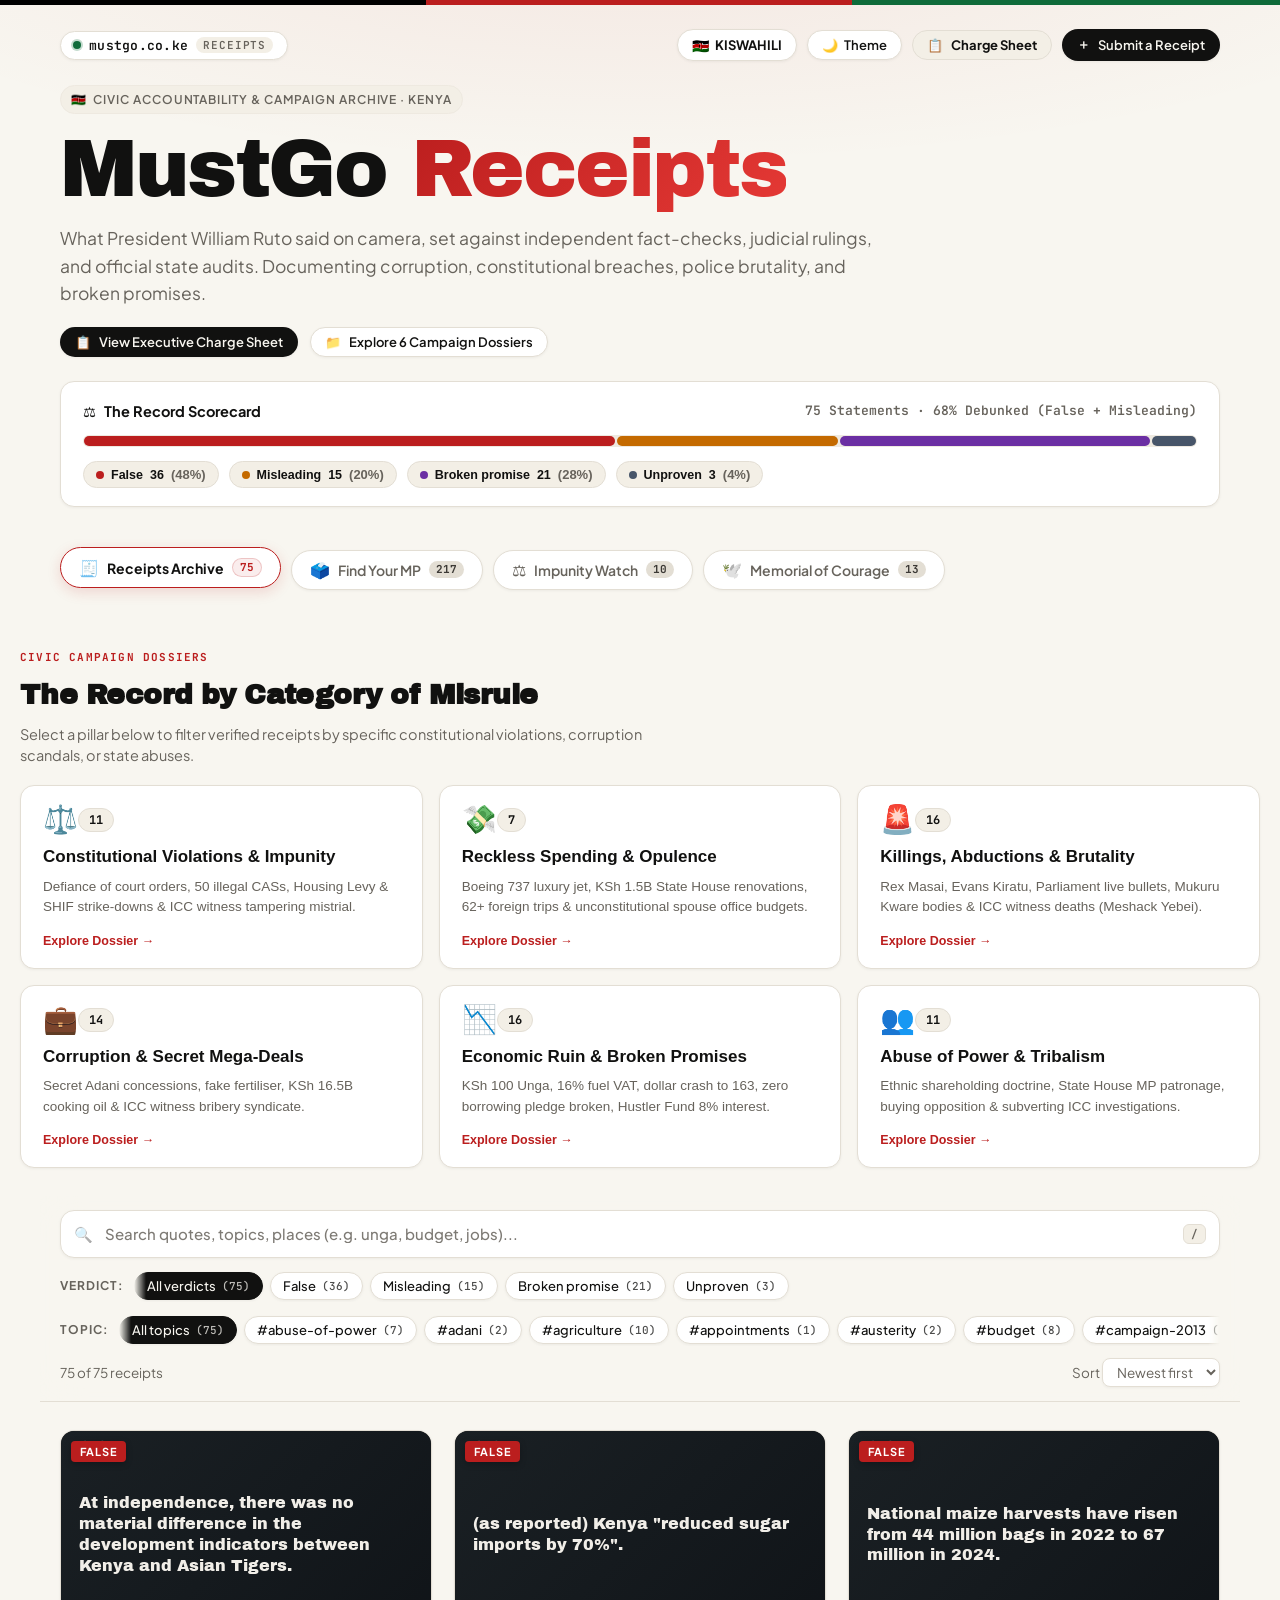
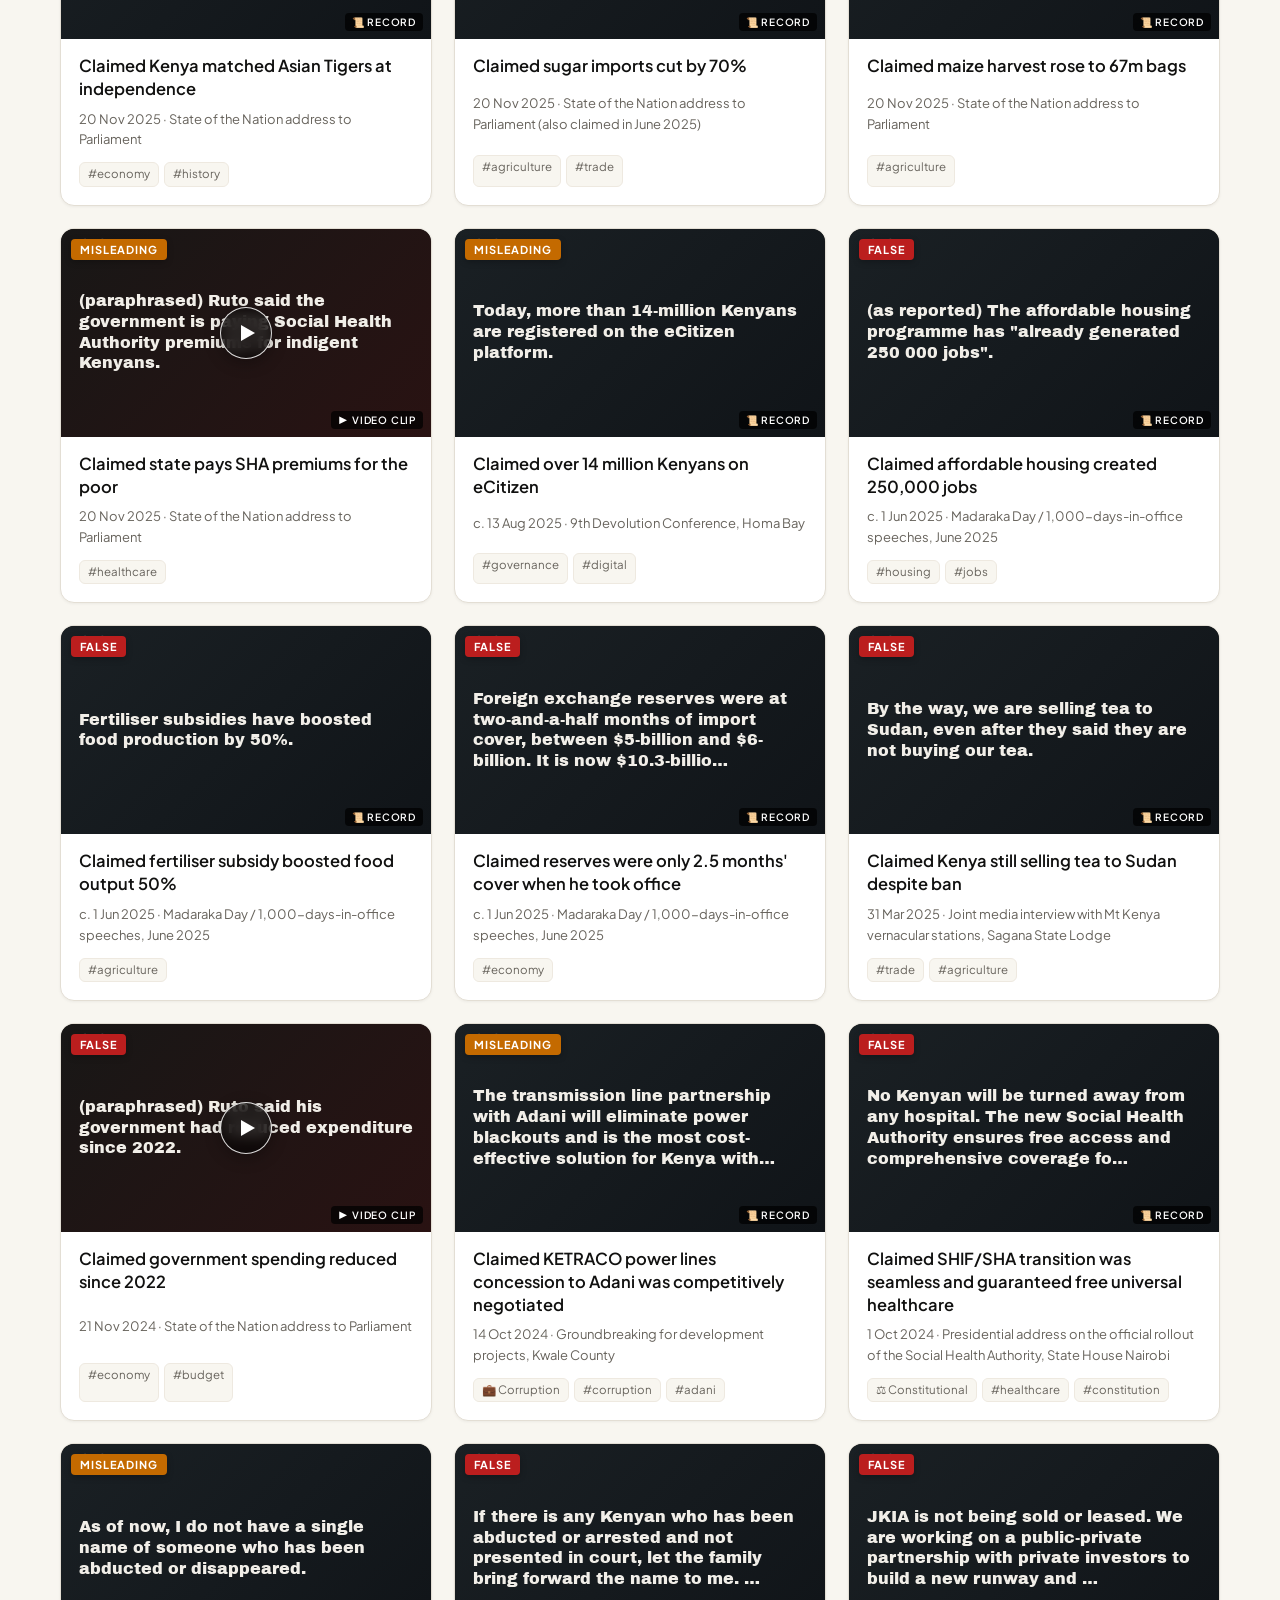
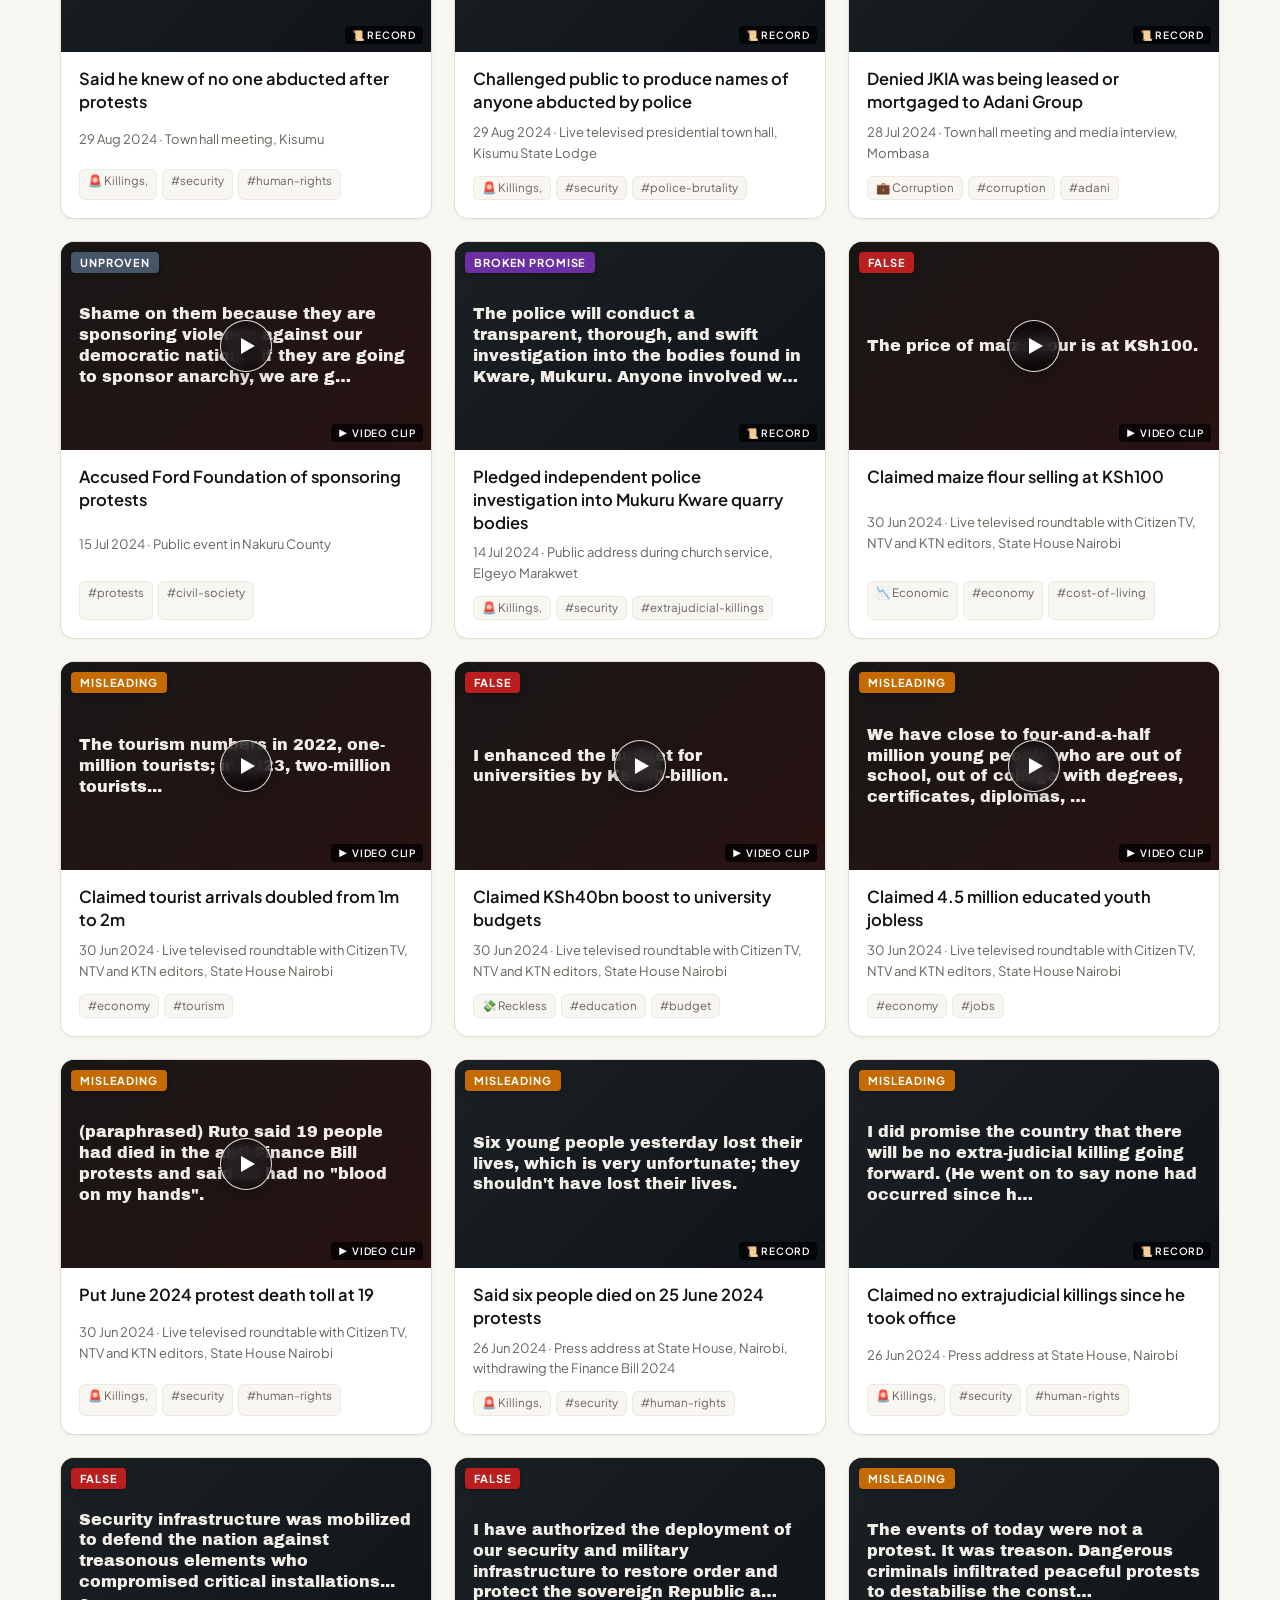
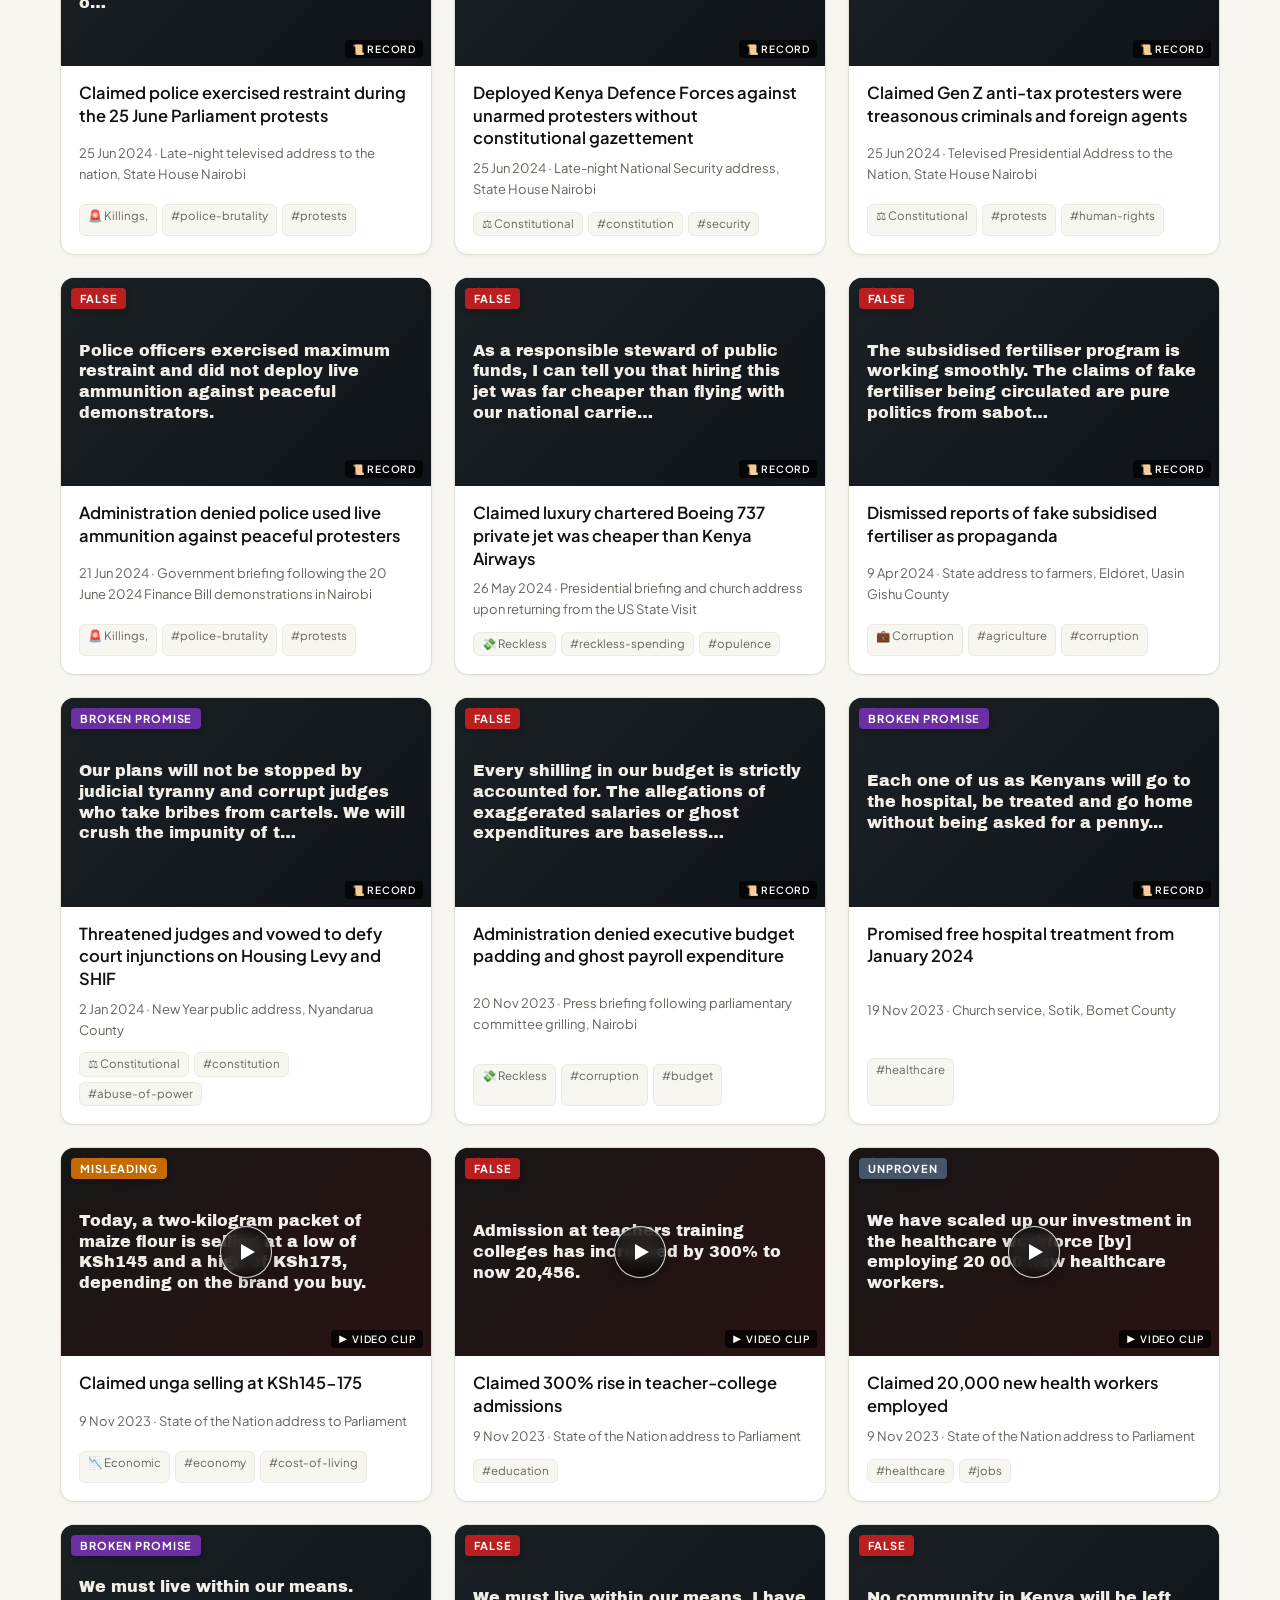
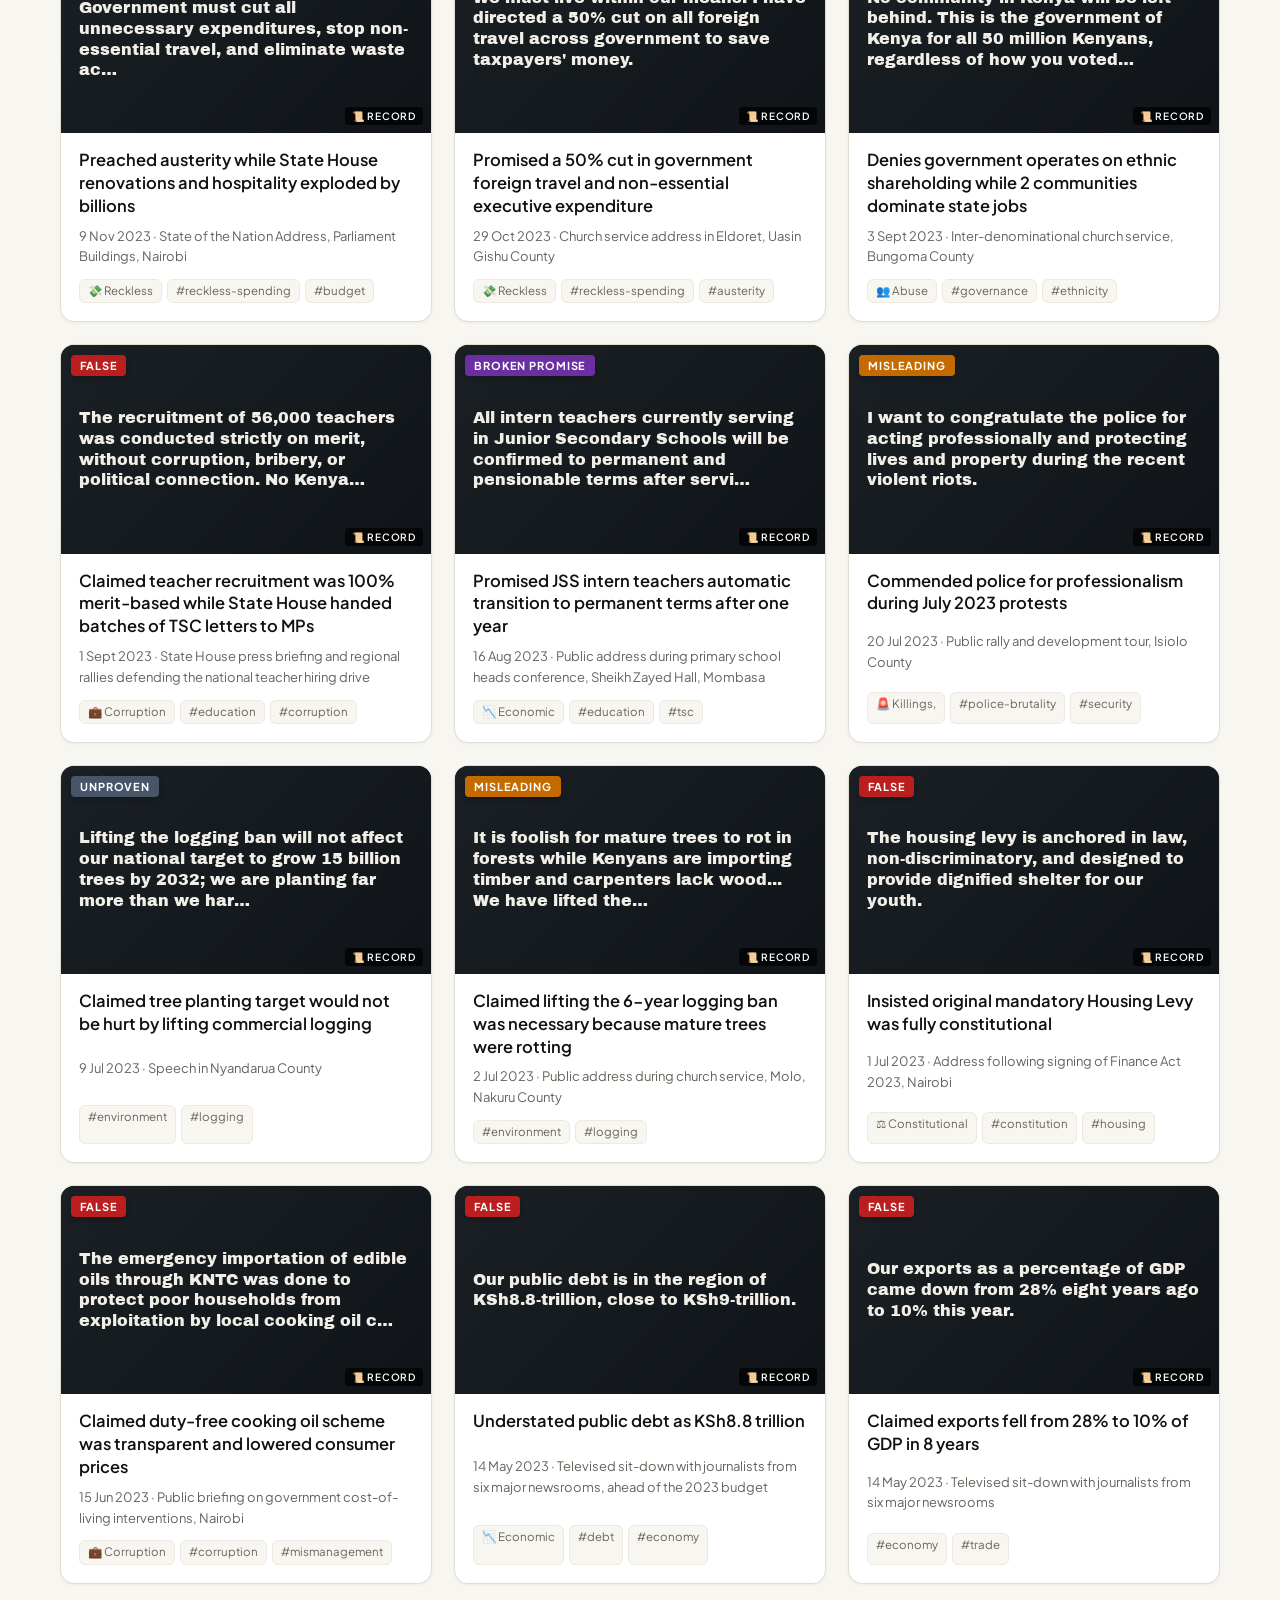
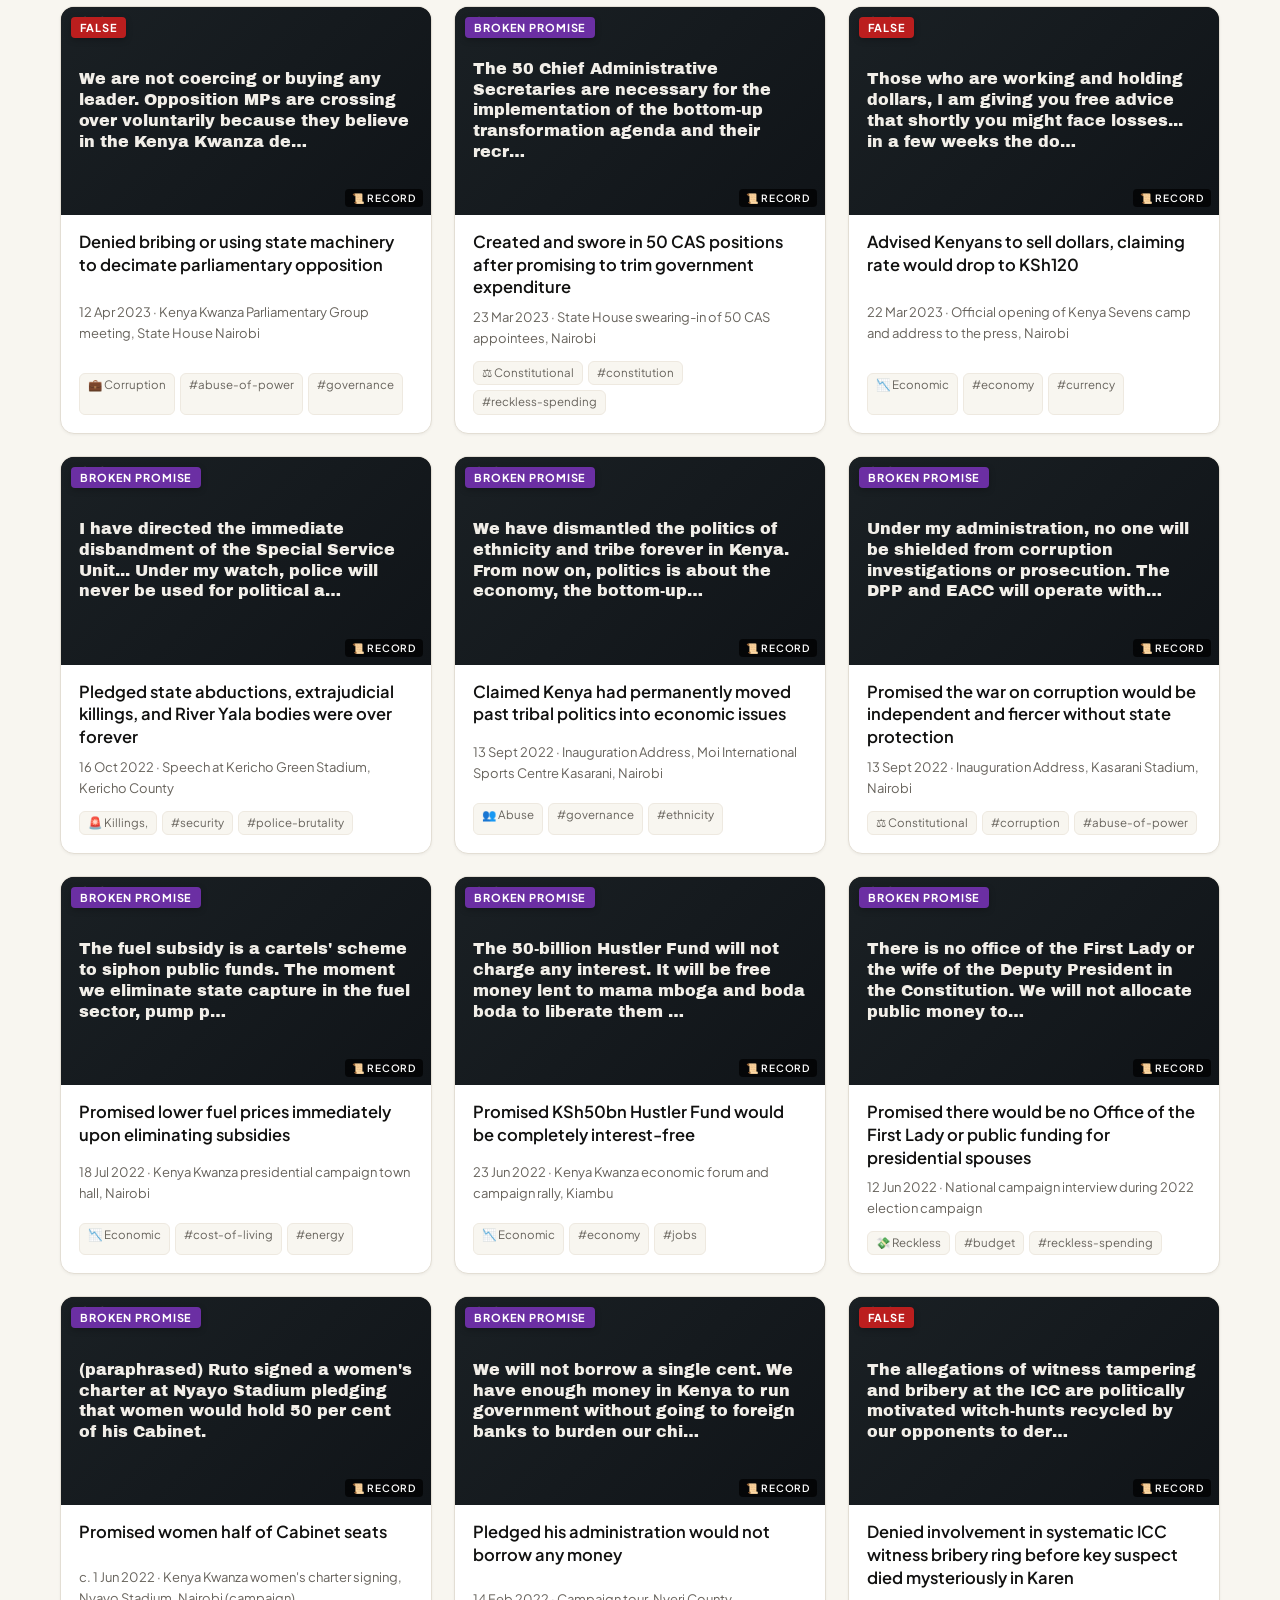
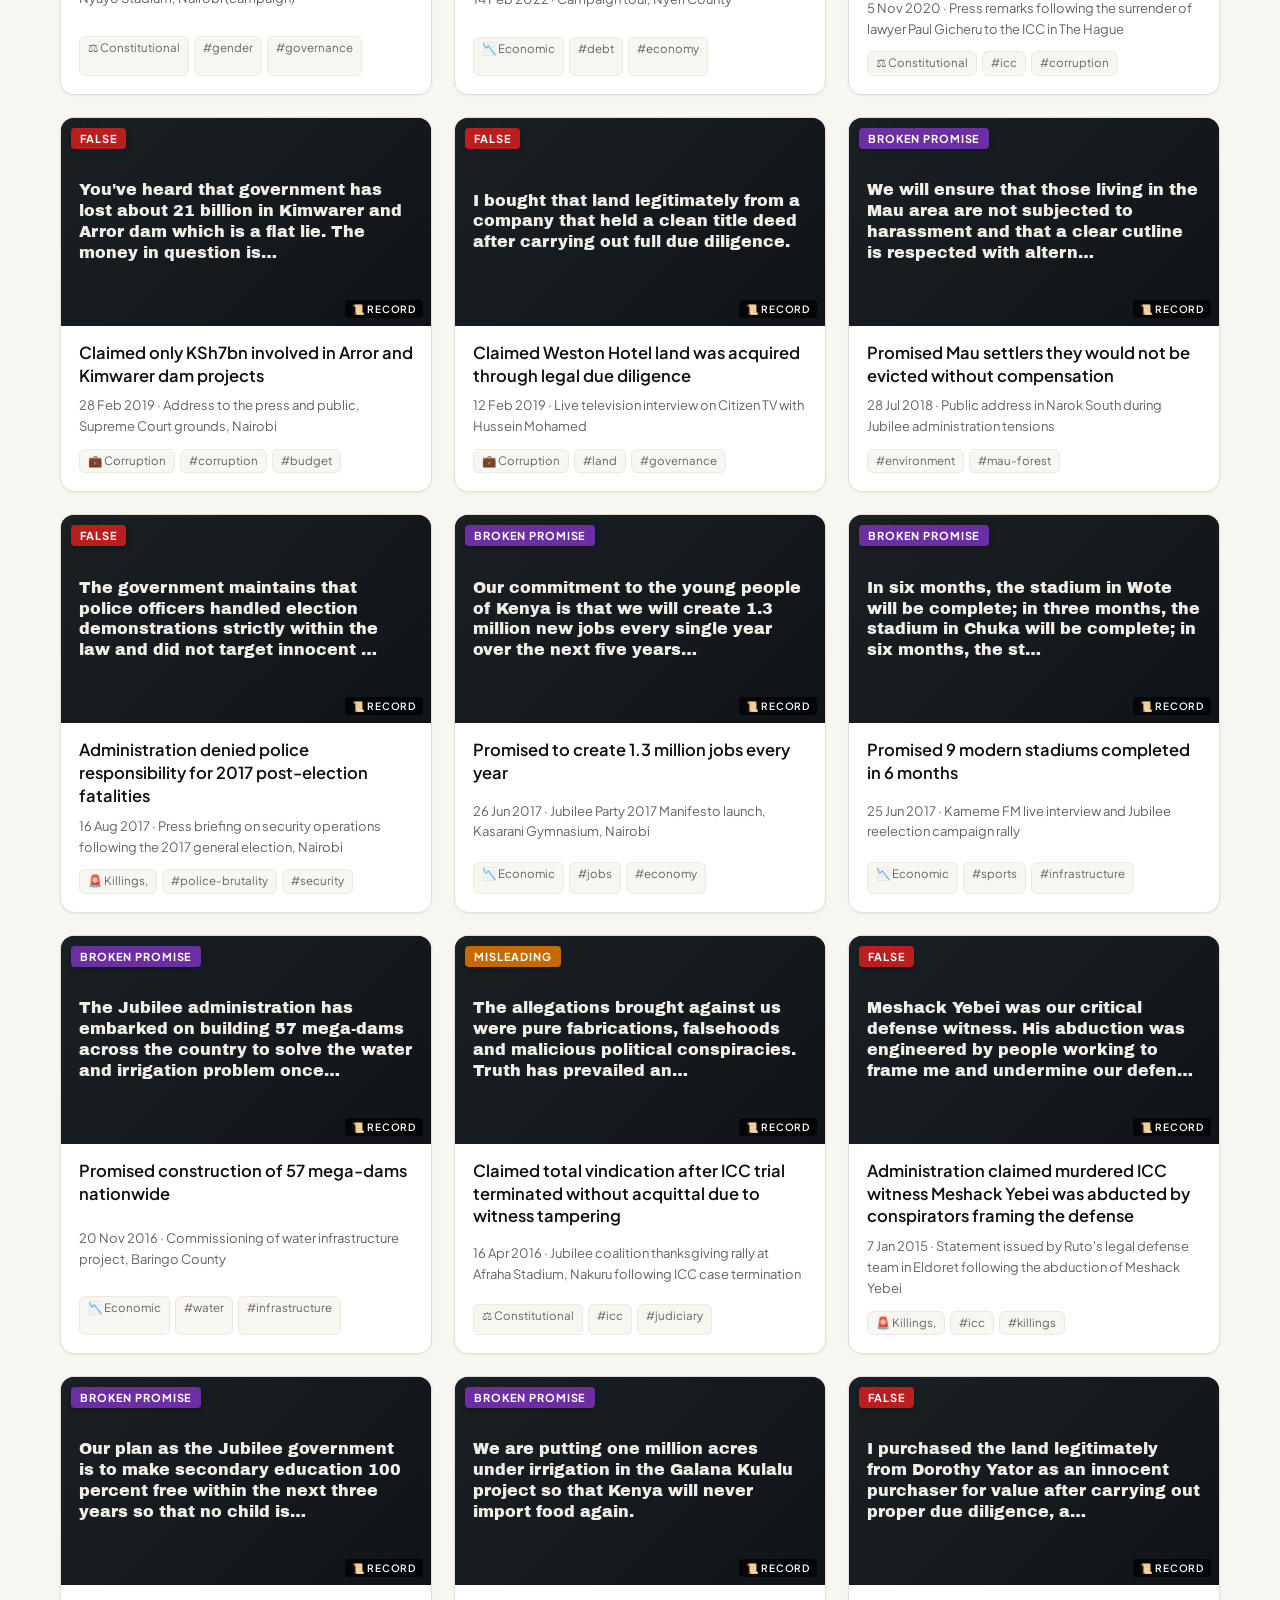
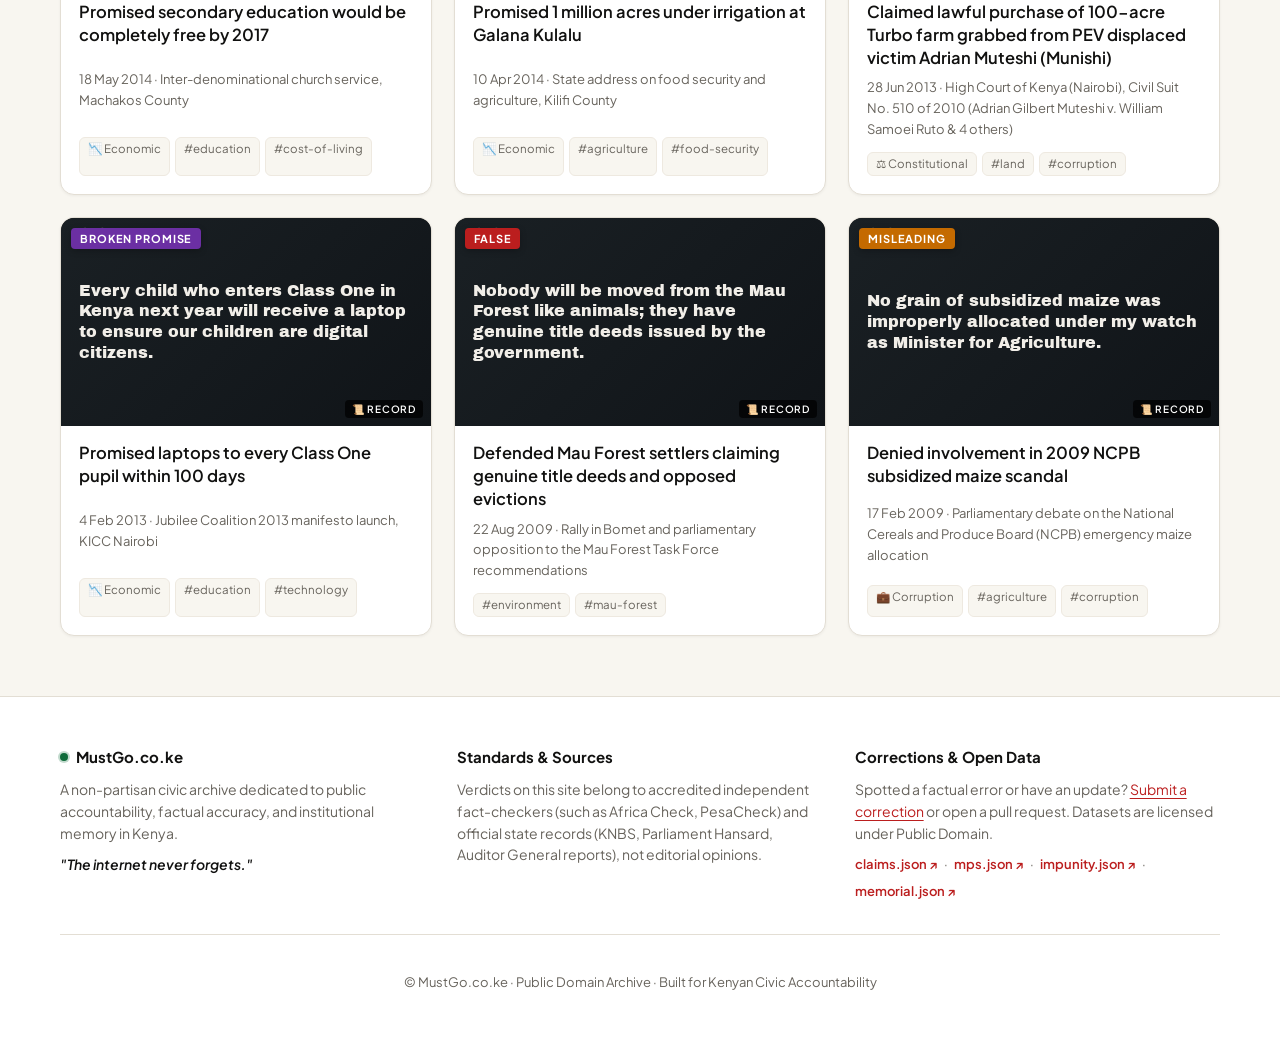
==== commit b7e2a6b0: "Initial public record archive for mustgo.co.ke" ====
--- a/index.html
+++ b/index.html
@@ -4,139 +4,22 @@
   <meta charset="utf-8">
   <meta name="viewport" content="width=device-width, initial-scale=1">
   <title>MustGo.co.ke · Ruto Receipts | Public Record Archive</title>
-  <meta name="description" content="A searchable civic archive of President William Ruto's public statements, on video, set against independent fact-checks, judicial rulings, and the public record.">
-  <meta name="robots" content="index, follow, max-image-preview:large, max-snippet:-1">
+  <meta name="description" content="A searchable civic archive of President William Ruto's public statements, on video, set against independent fact-checks and the public record.">
   <meta name="theme-color" content="#141414">
-
-  <link rel="canonical" href="https://mustgo.co.ke/">
 
   <!-- OpenGraph / Social Previews (WhatsApp, X, Facebook) -->
   <meta property="og:type" content="website">
   <meta property="og:site_name" content="MustGo.co.ke">
-  <meta property="og:locale" content="en_KE">
-  <meta property="og:locale:alternate" content="sw_KE">
   <meta property="og:title" content="MustGo.co.ke · The Ruto Receipts Archive">
   <meta property="og:description" content="What the President said, on camera, set against independent fact-checks and official records. The internet remembers.">
-  <meta property="og:url" content="https://mustgo.co.ke/">
-  <meta property="og:image" content="https://mustgo.co.ke/assets/og-image.png">
-  <meta property="og:image:width" content="1200">
-  <meta property="og:image:height" content="630">
-  <meta property="og:image:alt" content="MustGo.co.ke · The Ruto Receipts Archive">
+  <meta property="og:url" content="https://mustgo.co.ke">
   <meta name="twitter:card" content="summary_large_image">
   <meta name="twitter:title" content="MustGo.co.ke · The Ruto Receipts Archive">
   <meta name="twitter:description" content="What the President said, on camera, set against independent fact-checks and official records.">
-  <meta name="twitter:image" content="https://mustgo.co.ke/assets/og-image.png">
-  <meta name="twitter:image:alt" content="MustGo.co.ke · The Ruto Receipts Archive">
-
-  <!-- Structured Data (JSON-LD) -->
-  <script type="application/ld+json">
-  {
-    "@context": "https://schema.org",
-    "@graph": [
-      {
-        "@type": "Organization",
-        "@id": "https://mustgo.co.ke/#organization",
-        "name": "MustGo.co.ke",
-        "url": "https://mustgo.co.ke/",
-        "email": "mustgomail@proton.me",
-        "logo": {
-          "@type": "ImageObject",
-          "url": "https://mustgo.co.ke/assets/icon-512.png",
-          "width": 512,
-          "height": 512
-        }
-      },
-      {
-        "@type": "WebSite",
-        "@id": "https://mustgo.co.ke/#website",
-        "url": "https://mustgo.co.ke/",
-        "name": "MustGo.co.ke · Ruto Receipts",
-        "description": "A searchable civic archive of President William Ruto's public statements, on video, set against independent fact-checks, judicial rulings, and the public record.",
-        "inLanguage": ["en", "sw"],
-        "publisher": { "@id": "https://mustgo.co.ke/#organization" }
-      },
-      {
-        "@type": "WebPage",
-        "@id": "https://mustgo.co.ke/#webpage",
-        "url": "https://mustgo.co.ke/",
-        "name": "MustGo.co.ke · Ruto Receipts | Public Record Archive",
-        "description": "A searchable civic archive of President William Ruto's public statements, on video, set against independent fact-checks, judicial rulings, and the public record.",
-        "isPartOf": { "@id": "https://mustgo.co.ke/#website" },
-        "about": { "@id": "https://mustgo.co.ke/#datacatalog" },
-        "primaryImageOfPage": {
-          "@type": "ImageObject",
-          "url": "https://mustgo.co.ke/assets/og-image.png",
-          "width": 1200,
-          "height": 630
-        },
-        "inLanguage": ["en", "sw"]
-      },
-      {
-        "@type": "DataCatalog",
-        "@id": "https://mustgo.co.ke/#datacatalog",
-        "name": "MustGo.co.ke Civic Accountability Datasets",
-        "description": "Public domain datasets documenting verified statements and fact-checks, Kenyan MP voting records, judicial defiance cases, and human rights memorial records.",
-        "url": "https://mustgo.co.ke/",
-        "license": "https://creativecommons.org/publicdomain/zero/1.0/",
-        "publisher": { "@id": "https://mustgo.co.ke/#organization" },
-        "dataset": [
-          {
-            "@type": "Dataset",
-            "name": "Ruto Receipts Claims & Fact-Checks",
-            "description": "Documented public statements by President William Ruto paired with independent fact-checks and official records.",
-            "url": "https://mustgo.co.ke/data/claims.json",
-            "license": "https://creativecommons.org/publicdomain/zero/1.0/",
-            "distribution": {
-              "@type": "DataDownload",
-              "encodingFormat": "application/json",
-              "contentUrl": "https://mustgo.co.ke/data/claims.json"
-            }
-          },
-          {
-            "@type": "Dataset",
-            "name": "Kenyan MP Finance Bill 2024 Voting Scorecard",
-            "description": "Constituency and county voting records for Kenyan Members of Parliament on the Finance Bill 2024.",
-            "url": "https://mustgo.co.ke/data/mps.json",
-            "license": "https://creativecommons.org/publicdomain/zero/1.0/",
-            "distribution": {
-              "@type": "DataDownload",
-              "encodingFormat": "application/json",
-              "contentUrl": "https://mustgo.co.ke/data/mps.json"
-            }
-          },
-          {
-            "@type": "Dataset",
-            "name": "Impunity Watch & Judicial Defiance Records",
-            "description": "Court rulings and documented instances of executive defiance in Kenya.",
-            "url": "https://mustgo.co.ke/data/impunity.json",
-            "license": "https://creativecommons.org/publicdomain/zero/1.0/",
-            "distribution": {
-              "@type": "DataDownload",
-              "encodingFormat": "application/json",
-              "contentUrl": "https://mustgo.co.ke/data/impunity.json"
-            }
-          },
-          {
-            "@type": "Dataset",
-            "name": "Kenyan Civic Human Rights Memorial",
-            "description": "Memorial archive of citizens killed or disappeared during civic protests and state crackdowns.",
-            "url": "https://mustgo.co.ke/data/memorial.json",
-            "license": "https://creativecommons.org/publicdomain/zero/1.0/",
-            "distribution": {
-              "@type": "DataDownload",
-              "encodingFormat": "application/json",
-              "contentUrl": "https://mustgo.co.ke/data/memorial.json"
-            }
-          }
-        ]
-      }
-    ]
-  }
-  </script>
 
   <link rel="icon" type="image/svg+xml" href="assets/favicon.svg">
   <link rel="manifest" href="manifest.json">
-  <link rel="apple-touch-icon" href="assets/icon-192.png">
+  <link rel="apple-touch-icon" href="assets/favicon.svg">
   <link rel="preconnect" href="https://fonts.googleapis.com">
   <link rel="preconnect" href="https://fonts.gstatic.com" crossorigin>
   <link href="https://fonts.googleapis.com/css2?family=Archivo+Black&family=Plus+Jakarta+Sans:wght@400;500;600;700;800&family=JetBrains+Mono:wght@500;700&display=swap" rel="stylesheet">
@@ -163,12 +46,12 @@
             <span id="lang-text">KISWAHILI</span>
           </button>
           <button id="pwa-install-btn" class="btn btn-outline btn-sm pwa-btn" type="button" hidden title="Install MustGo App">
-            <span class="btn-icon">📲</span> <span id="pwa-text" data-i18n="pwa_install_btn">App</span>
+            <span class="btn-icon">📲</span> <span id="pwa-text">App</span>
           </button>
           <button id="theme-toggle" class="btn btn-outline btn-sm theme-btn" type="button" aria-label="Toggle dark/light theme" title="Toggle theme">
             <span class="theme-icon-light" aria-hidden="true">☀️</span>
             <span class="theme-icon-dark" aria-hidden="true">🌙</span>
-            <span class="theme-text" data-i18n="theme_toggle">Theme</span>
+            <span class="theme-text">Theme</span>
           </button>
           <button id="open-chargesheet" class="btn btn-charge btn-sm" type="button" title="View executive charge sheet and factsheet">
             <span class="btn-icon">📋</span> <span data-i18n="nav_chargesheet">Charge Sheet</span>
@@ -182,10 +65,10 @@
       <div class="hero-content">
         <div class="kicker-pill">
           <span class="kicker-flag">🇰🇪</span>
-          <span class="kicker-text" data-i18n="kicker">Civic Accountability & Campaign Archive · Kenya</span>
-        </div>
-        <h1><span data-i18n="hero_h1_main">MustGo</span> <span data-i18n="hero_h1_sub">Receipts</span></h1>
-        <p class="lede" data-i18n="hero_lede">What President William Ruto said on camera, set against independent fact-checks, judicial rulings, and official state audits. Documenting corruption, constitutional breaches, police brutality, and broken promises.</p>
+          <span class="kicker-text">Civic Accountability & Campaign Archive · Kenya</span>
+        </div>
+        <h1>MustGo <span>Receipts</span></h1>
+        <p class="lede">What President William Ruto said on camera, set against independent fact-checks, judicial rulings, and official state audits. Documenting corruption, constitutional breaches, police brutality, and broken promises.</p>
         <div class="hero-actions">
           <button id="hero-chargesheet-btn" class="btn btn-primary btn-sm" type="button">
             <span class="btn-icon">📋</span> View Executive Charge Sheet
@@ -201,34 +84,34 @@
         <div class="scorecard-header">
           <div class="scorecard-title">
             <span class="scorecard-icon">⚖️</span>
-            <strong data-i18n="scorecard_title">The Record Scorecard</strong>
-          </div>
-          <div id="sc-summary" class="scorecard-summary"><!-- PRERENDER:SC_SUMMARY -->75 Statements · 68% Debunked (False + Misleading)<!-- /PRERENDER:SC_SUMMARY --></div>
-        </div>
-        <div id="sc-bar" class="score-bar" role="progressbar" aria-label="Distribution of verdicts"><!-- PRERENDER:SC_BAR --><div class="score-seg" data-v="False" style="width: 48.0%" title="False: 36 (48.0%) - Click to filter"></div><div class="score-seg" data-v="Misleading" style="width: 20.0%" title="Misleading: 15 (20.0%) - Click to filter"></div><div class="score-seg" data-v="Broken promise" style="width: 28.0%" title="Broken promise: 21 (28.0%) - Click to filter"></div><div class="score-seg" data-v="Unproven" style="width: 4.0%" title="Unproven: 3 (4.0%) - Click to filter"></div><!-- /PRERENDER:SC_BAR --></div>
-        <div id="sc-pills" class="score-pills"><!-- PRERENDER:SC_PILLS --><button type="button" class="score-pill" data-v="False" aria-pressed="false"><span class="dot"></span><span>False</span> <strong>36</strong> <span class="meta">(48%)</span></button><button type="button" class="score-pill" data-v="Misleading" aria-pressed="false"><span class="dot"></span><span>Misleading</span> <strong>15</strong> <span class="meta">(20%)</span></button><button type="button" class="score-pill" data-v="Broken promise" aria-pressed="false"><span class="dot"></span><span>Broken promise</span> <strong>21</strong> <span class="meta">(28%)</span></button><button type="button" class="score-pill" data-v="Unproven" aria-pressed="false"><span class="dot"></span><span>Unproven</span> <strong>3</strong> <span class="meta">(4%)</span></button><!-- /PRERENDER:SC_PILLS --></div>
+            <strong>The Record Scorecard</strong>
+          </div>
+          <div id="sc-summary" class="scorecard-summary">Loading record...</div>
+        </div>
+        <div id="sc-bar" class="score-bar" role="progressbar" aria-label="Distribution of verdicts"></div>
+        <div id="sc-pills" class="score-pills"></div>
       </section>
     </div>
   </header>
 
   <!-- Civic Navigation Hub -->
-  <nav class="hub-nav wrap" role="tablist" aria-label="Civic Navigation Hub">
-    <button class="hub-tab active" id="tab-btn-receipts" data-tab="receipts" type="button" role="tab" aria-selected="true" aria-controls="section-receipts">
+  <nav class="hub-nav wrap" aria-label="Civic Navigation Hub">
+    <button class="hub-tab active" id="tab-btn-receipts" data-tab="receipts" type="button">
       <span class="hub-icon">🧾</span>
       <span class="hub-label" data-i18n="nav_receipts">Receipts Archive</span>
       <span class="hub-badge" id="hub-count-receipts">75</span>
     </button>
-    <button class="hub-tab" id="tab-btn-mps" data-tab="mps" type="button" role="tab" aria-selected="false" aria-controls="section-mps">
+    <button class="hub-tab" id="tab-btn-mps" data-tab="mps" type="button">
       <span class="hub-icon">🗳️</span>
       <span class="hub-label" data-i18n="nav_mps">Find Your MP</span>
       <span class="hub-badge" id="hub-count-mps">217</span>
     </button>
-    <button class="hub-tab" id="tab-btn-impunity" data-tab="impunity" type="button" role="tab" aria-selected="false" aria-controls="section-impunity">
+    <button class="hub-tab" id="tab-btn-impunity" data-tab="impunity" type="button">
       <span class="hub-icon">⚖️</span>
       <span class="hub-label" data-i18n="nav_impunity">Impunity Watch</span>
       <span class="hub-badge" id="hub-count-impunity">10</span>
     </button>
-    <button class="hub-tab" id="tab-btn-memorial" data-tab="memorial" type="button" role="tab" aria-selected="false" aria-controls="section-memorial">
+    <button class="hub-tab" id="tab-btn-memorial" data-tab="memorial" type="button">
       <span class="hub-icon">🕊️</span>
       <span class="hub-label" data-i18n="nav_memorial">Memorial of Courage</span>
       <span class="hub-badge" id="hub-count-memorial">13</span>
@@ -241,10 +124,10 @@
     <section id="dossiers-section" class="dossiers-section wrap" aria-label="Campaign Dossiers">
     <div class="dossiers-header">
       <div class="dossiers-title-group">
-        <span class="dossiers-kicker" data-i18n="dossiers_kicker">CIVIC CAMPAIGN DOSSIERS</span>
-        <h2 data-i18n="dossiers_title">The Record by Category of Misrule</h2>
-      </div>
-      <p class="dossiers-intro" data-i18n="dossiers_intro">Select a pillar below to filter verified receipts by specific constitutional violations, corruption scandals, or state abuses.</p>
+        <span class="dossiers-kicker">CIVIC CAMPAIGN DOSSIERS</span>
+        <h2>The Record by Category of Misrule</h2>
+      </div>
+      <p class="dossiers-intro">Select a pillar below to filter verified receipts by specific constitutional violations, corruption scandals, or state abuses.</p>
     </div>
     
     <div id="dossiers-grid" class="dossiers-grid">
@@ -320,24 +203,24 @@
     </div>
 
     <div class="chips-group">
-      <span class="chips-label" data-i18n="filter_verdict">Verdict:</span>
+      <span class="chips-label">Verdict:</span>
       <div id="verdicts" class="chips" role="group" aria-label="Filter by Verdict"></div>
     </div>
 
     <div class="chips-group">
-      <span class="chips-label" data-i18n="filter_topic">Topic:</span>
+      <span class="chips-label">Topic:</span>
       <div id="tags" class="chips" role="group" aria-label="Filter by Topic"></div>
     </div>
 
     <div class="row">
       <div class="active-filters-info">
-        <span id="count" class="count"><!-- PRERENDER:COUNT -->75 of 75 receipts<!-- /PRERENDER:COUNT --></span>
-        <button id="reset-filters" class="btn-text" type="button" hidden data-i18n="reset_filters">Reset all filters</button>
-      </div>
-      <label class="sort"><span data-i18n="sort_label">Sort</span>
+        <span id="count" class="count"></span>
+        <button id="reset-filters" class="btn-text" type="button" hidden>Reset all filters</button>
+      </div>
+      <label class="sort">Sort
         <select id="sort">
-          <option value="new" data-i18n="sort_newest">Newest first</option>
-          <option value="old" data-i18n="sort_oldest">Oldest first</option>
+          <option value="new">Newest first</option>
+          <option value="old">Oldest first</option>
         </select>
       </label>
     </div>
@@ -370,83 +253,7 @@
       </div>
     </div>
 
-    <ul id="grid" class="grid"><!-- PRERENDER:GRID -->
-      <li class="card" tabindex="0"><div class="thumb no-video"><div class="fallback">At independence, there was no material difference in the development indicators between Kenya and Asian Tigers.</div><span class="badge" data-v="False">False</span><span class="play" aria-hidden="true"></span><span class="video-status-tag">📜 Record</span></div><div class="body"><h2>Claimed Kenya matched Asian Tigers at independence</h2><p class="meta">20 Nov 2025 · State of the Nation address to Parliament</p><div class="tags-list"><span class="tag-pill">#economy</span><span class="tag-pill">#history</span></div></div></li>
-      <li class="card" tabindex="0"><div class="thumb no-video"><div class="fallback">(as reported) Kenya &quot;reduced sugar imports by 70%&quot;.</div><span class="badge" data-v="False">False</span><span class="play" aria-hidden="true"></span><span class="video-status-tag">📜 Record</span></div><div class="body"><h2>Claimed sugar imports cut by 70%</h2><p class="meta">20 Nov 2025 · State of the Nation address to Parliament (also claimed in June 2025)</p><div class="tags-list"><span class="tag-pill">#agriculture</span><span class="tag-pill">#trade</span></div></div></li>
-      <li class="card" tabindex="0"><div class="thumb no-video"><div class="fallback">National maize harvests have risen from 44 million bags in 2022 to 67 million in 2024.</div><span class="badge" data-v="False">False</span><span class="play" aria-hidden="true"></span><span class="video-status-tag">📜 Record</span></div><div class="body"><h2>Claimed maize harvest rose to 67m bags</h2><p class="meta">20 Nov 2025 · State of the Nation address to Parliament</p><div class="tags-list"><span class="tag-pill">#agriculture</span></div></div></li>
-      <li class="card" tabindex="0"><div class="thumb"><div class="fallback">(paraphrased) Ruto said the government is paying Social Health Authority premiums for indigent Kenyans.</div><img src="https://pbs.twimg.com/media/G6N--YSWkAAommU.jpg" alt="" loading="lazy" onerror="this.remove()"><span class="badge" data-v="Misleading">Misleading</span><span class="play" aria-hidden="true"></span><span class="video-status-tag">▶ Video Clip</span></div><div class="body"><h2>Claimed state pays SHA premiums for the poor</h2><p class="meta">20 Nov 2025 · State of the Nation address to Parliament</p><div class="tags-list"><span class="tag-pill">#healthcare</span></div></div></li>
-      <li class="card" tabindex="0"><div class="thumb no-video"><div class="fallback">Today, more than 14-million Kenyans are registered on the eCitizen platform.</div><span class="badge" data-v="Misleading">Misleading</span><span class="play" aria-hidden="true"></span><span class="video-status-tag">📜 Record</span></div><div class="body"><h2>Claimed over 14 million Kenyans on eCitizen</h2><p class="meta">c. 13 Aug 2025 · 9th Devolution Conference, Homa Bay</p><div class="tags-list"><span class="tag-pill">#governance</span><span class="tag-pill">#digital</span></div></div></li>
-      <li class="card" tabindex="0"><div class="thumb no-video"><div class="fallback">(as reported) The affordable housing programme has &quot;already generated 250 000 jobs&quot;.</div><span class="badge" data-v="False">False</span><span class="play" aria-hidden="true"></span><span class="video-status-tag">📜 Record</span></div><div class="body"><h2>Claimed affordable housing created 250,000 jobs</h2><p class="meta">c. 1 Jun 2025 · Madaraka Day / 1,000-days-in-office speeches, June 2025</p><div class="tags-list"><span class="tag-pill">#housing</span><span class="tag-pill">#jobs</span></div></div></li>
-      <li class="card" tabindex="0"><div class="thumb no-video"><div class="fallback">Fertiliser subsidies have boosted food production by 50%.</div><span class="badge" data-v="False">False</span><span class="play" aria-hidden="true"></span><span class="video-status-tag">📜 Record</span></div><div class="body"><h2>Claimed fertiliser subsidy boosted food output 50%</h2><p class="meta">c. 1 Jun 2025 · Madaraka Day / 1,000-days-in-office speeches, June 2025</p><div class="tags-list"><span class="tag-pill">#agriculture</span></div></div></li>
-      <li class="card" tabindex="0"><div class="thumb no-video"><div class="fallback">Foreign exchange reserves were at two-and-a-half months of import cover, between $5-billion and $6-billion. It is now $10.3-billio…</div><span class="badge" data-v="False">False</span><span class="play" aria-hidden="true"></span><span class="video-status-tag">📜 Record</span></div><div class="body"><h2>Claimed reserves were only 2.5 months&#x27; cover when he took office</h2><p class="meta">c. 1 Jun 2025 · Madaraka Day / 1,000-days-in-office speeches, June 2025</p><div class="tags-list"><span class="tag-pill">#economy</span></div></div></li>
-      <li class="card" tabindex="0"><div class="thumb no-video"><div class="fallback">By the way, we are selling tea to Sudan, even after they said they are not buying our tea.</div><span class="badge" data-v="False">False</span><span class="play" aria-hidden="true"></span><span class="video-status-tag">📜 Record</span></div><div class="body"><h2>Claimed Kenya still selling tea to Sudan despite ban</h2><p class="meta">31 Mar 2025 · Joint media interview with Mt Kenya vernacular stations, Sagana State Lodge</p><div class="tags-list"><span class="tag-pill">#trade</span><span class="tag-pill">#agriculture</span></div></div></li>
-      <li class="card" tabindex="0"><div class="thumb"><div class="fallback">(paraphrased) Ruto said his government had reduced expenditure since 2022.</div><img src="https://pbs.twimg.com/amplify_video_thumb/1859573359572303872/img/JwdPr4DDE9jtYSWQ.jpg" alt="" loading="lazy" onerror="this.remove()"><span class="badge" data-v="False">False</span><span class="play" aria-hidden="true"></span><span class="video-status-tag">▶ Video Clip</span></div><div class="body"><h2>Claimed government spending reduced since 2022</h2><p class="meta">21 Nov 2024 · State of the Nation address to Parliament</p><div class="tags-list"><span class="tag-pill">#economy</span><span class="tag-pill">#budget</span></div></div></li>
-      <li class="card" tabindex="0"><div class="thumb no-video"><div class="fallback">The transmission line partnership with Adani will eliminate power blackouts and is the most cost-effective solution for Kenya with…</div><span class="badge" data-v="Misleading">Misleading</span><span class="play" aria-hidden="true"></span><span class="video-status-tag">📜 Record</span></div><div class="body"><h2>Claimed KETRACO power lines concession to Adani was competitively negotiated</h2><p class="meta">14 Oct 2024 · Groundbreaking for development projects, Kwale County</p><div class="tags-list"><span class="tag-pill tag-dossier" title="Corruption Scandals &amp; Secret Mega-Deals">💼 Corruption</span><span class="tag-pill">#corruption</span><span class="tag-pill">#adani</span></div></div></li>
-      <li class="card" tabindex="0"><div class="thumb no-video"><div class="fallback">No Kenyan will be turned away from any hospital. The new Social Health Authority ensures free access and comprehensive coverage fo…</div><span class="badge" data-v="False">False</span><span class="play" aria-hidden="true"></span><span class="video-status-tag">📜 Record</span></div><div class="body"><h2>Claimed SHIF/SHA transition was seamless and guaranteed free universal healthcare</h2><p class="meta">1 Oct 2024 · Presidential address on the official rollout of the Social Health Authority, State House Nairobi</p><div class="tags-list"><span class="tag-pill tag-dossier" title="Constitutional Violations &amp; Impunity">⚖️ Constitutional</span><span class="tag-pill">#healthcare</span><span class="tag-pill">#constitution</span></div></div></li>
-      <li class="card" tabindex="0"><div class="thumb no-video"><div class="fallback">As of now, I do not have a single name of someone who has been abducted or disappeared.</div><span class="badge" data-v="Misleading">Misleading</span><span class="play" aria-hidden="true"></span><span class="video-status-tag">📜 Record</span></div><div class="body"><h2>Said he knew of no one abducted after protests</h2><p class="meta">29 Aug 2024 · Town hall meeting, Kisumu</p><div class="tags-list"><span class="tag-pill tag-dossier" title="Killings, Abductions &amp; Police Brutality">🚨 Killings,</span><span class="tag-pill">#security</span><span class="tag-pill">#human-rights</span></div></div></li>
-      <li class="card" tabindex="0"><div class="thumb no-video"><div class="fallback">If there is any Kenyan who has been abducted or arrested and not presented in court, let the family bring forward the name to me. …</div><span class="badge" data-v="False">False</span><span class="play" aria-hidden="true"></span><span class="video-status-tag">📜 Record</span></div><div class="body"><h2>Challenged public to produce names of anyone abducted by police</h2><p class="meta">29 Aug 2024 · Live televised presidential town hall, Kisumu State Lodge</p><div class="tags-list"><span class="tag-pill tag-dossier" title="Killings, Abductions &amp; Police Brutality">🚨 Killings,</span><span class="tag-pill">#security</span><span class="tag-pill">#police-brutality</span></div></div></li>
-      <li class="card" tabindex="0"><div class="thumb no-video"><div class="fallback">JKIA is not being sold or leased. We are working on a public-private partnership with private investors to build a new runway and …</div><span class="badge" data-v="False">False</span><span class="play" aria-hidden="true"></span><span class="video-status-tag">📜 Record</span></div><div class="body"><h2>Denied JKIA was being leased or mortgaged to Adani Group</h2><p class="meta">28 Jul 2024 · Town hall meeting and media interview, Mombasa</p><div class="tags-list"><span class="tag-pill tag-dossier" title="Corruption Scandals &amp; Secret Mega-Deals">💼 Corruption</span><span class="tag-pill">#corruption</span><span class="tag-pill">#adani</span></div></div></li>
-      <li class="card" tabindex="0"><div class="thumb"><div class="fallback">Shame on them because they are sponsoring violence against our democratic nation... if they are going to sponsor anarchy, we are g…</div><img src="https://pbs.twimg.com/amplify_video_thumb/1812799023805308929/img/cf1ZTet-sluMgvtr.jpg" alt="" loading="lazy" onerror="this.remove()"><span class="badge" data-v="Unproven">Unproven</span><span class="play" aria-hidden="true"></span><span class="video-status-tag">▶ Video Clip</span></div><div class="body"><h2>Accused Ford Foundation of sponsoring protests</h2><p class="meta">15 Jul 2024 · Public event in Nakuru County</p><div class="tags-list"><span class="tag-pill">#protests</span><span class="tag-pill">#civil-society</span></div></div></li>
-      <li class="card" tabindex="0"><div class="thumb no-video"><div class="fallback">The police will conduct a transparent, thorough, and swift investigation into the bodies found in Kware, Mukuru. Anyone involved w…</div><span class="badge" data-v="Broken promise">Broken promise</span><span class="play" aria-hidden="true"></span><span class="video-status-tag">📜 Record</span></div><div class="body"><h2>Pledged independent police investigation into Mukuru Kware quarry bodies</h2><p class="meta">14 Jul 2024 · Public address during church service, Elgeyo Marakwet</p><div class="tags-list"><span class="tag-pill tag-dossier" title="Killings, Abductions &amp; Police Brutality">🚨 Killings,</span><span class="tag-pill">#security</span><span class="tag-pill">#extrajudicial-killings</span></div></div></li>
-      <li class="card" tabindex="0"><div class="thumb"><div class="fallback">The price of maize flour is at KSh100.</div><span class="badge" data-v="False">False</span><span class="play" aria-hidden="true"></span><span class="video-status-tag">▶ Video Clip</span></div><div class="body"><h2>Claimed maize flour selling at KSh100</h2><p class="meta">30 Jun 2024 · Live televised roundtable with Citizen TV, NTV and KTN editors, State House Nairobi</p><div class="tags-list"><span class="tag-pill tag-dossier" title="Economic Ruin &amp; Broken Promises">📉 Economic</span><span class="tag-pill">#economy</span><span class="tag-pill">#cost-of-living</span></div></div></li>
-      <li class="card" tabindex="0"><div class="thumb"><div class="fallback">The tourism numbers in 2022, one-million tourists; in 2023, two-million tourists...</div><span class="badge" data-v="Misleading">Misleading</span><span class="play" aria-hidden="true"></span><span class="video-status-tag">▶ Video Clip</span></div><div class="body"><h2>Claimed tourist arrivals doubled from 1m to 2m</h2><p class="meta">30 Jun 2024 · Live televised roundtable with Citizen TV, NTV and KTN editors, State House Nairobi</p><div class="tags-list"><span class="tag-pill">#economy</span><span class="tag-pill">#tourism</span></div></div></li>
-      <li class="card" tabindex="0"><div class="thumb"><div class="fallback">I enhanced the budget for universities by KSh40-billion.</div><span class="badge" data-v="False">False</span><span class="play" aria-hidden="true"></span><span class="video-status-tag">▶ Video Clip</span></div><div class="body"><h2>Claimed KSh40bn boost to university budgets</h2><p class="meta">30 Jun 2024 · Live televised roundtable with Citizen TV, NTV and KTN editors, State House Nairobi</p><div class="tags-list"><span class="tag-pill tag-dossier" title="Reckless Spending &amp; Executive Opulence">💸 Reckless</span><span class="tag-pill">#education</span><span class="tag-pill">#budget</span></div></div></li>
-      <li class="card" tabindex="0"><div class="thumb"><div class="fallback">We have close to four-and-a-half million young people who are out of school, out of college with degrees, certificates, diplomas, …</div><span class="badge" data-v="Misleading">Misleading</span><span class="play" aria-hidden="true"></span><span class="video-status-tag">▶ Video Clip</span></div><div class="body"><h2>Claimed 4.5 million educated youth jobless</h2><p class="meta">30 Jun 2024 · Live televised roundtable with Citizen TV, NTV and KTN editors, State House Nairobi</p><div class="tags-list"><span class="tag-pill">#economy</span><span class="tag-pill">#jobs</span></div></div></li>
-      <li class="card" tabindex="0"><div class="thumb"><div class="fallback">(paraphrased) Ruto said 19 people had died in the anti-Finance Bill protests and said he had no &quot;blood on my hands&quot;.</div><span class="badge" data-v="Misleading">Misleading</span><span class="play" aria-hidden="true"></span><span class="video-status-tag">▶ Video Clip</span></div><div class="body"><h2>Put June 2024 protest death toll at 19</h2><p class="meta">30 Jun 2024 · Live televised roundtable with Citizen TV, NTV and KTN editors, State House Nairobi</p><div class="tags-list"><span class="tag-pill tag-dossier" title="Killings, Abductions &amp; Police Brutality">🚨 Killings,</span><span class="tag-pill">#security</span><span class="tag-pill">#human-rights</span></div></div></li>
-      <li class="card" tabindex="0"><div class="thumb no-video"><div class="fallback">Six young people yesterday lost their lives, which is very unfortunate; they shouldn&#x27;t have lost their lives.</div><span class="badge" data-v="Misleading">Misleading</span><span class="play" aria-hidden="true"></span><span class="video-status-tag">📜 Record</span></div><div class="body"><h2>Said six people died on 25 June 2024 protests</h2><p class="meta">26 Jun 2024 · Press address at State House, Nairobi, withdrawing the Finance Bill 2024</p><div class="tags-list"><span class="tag-pill tag-dossier" title="Killings, Abductions &amp; Police Brutality">🚨 Killings,</span><span class="tag-pill">#security</span><span class="tag-pill">#human-rights</span></div></div></li>
-      <li class="card" tabindex="0"><div class="thumb no-video"><div class="fallback">I did promise the country that there will be no extra-judicial killing going forward. (He went on to say none had occurred since h…</div><span class="badge" data-v="Misleading">Misleading</span><span class="play" aria-hidden="true"></span><span class="video-status-tag">📜 Record</span></div><div class="body"><h2>Claimed no extrajudicial killings since he took office</h2><p class="meta">26 Jun 2024 · Press address at State House, Nairobi</p><div class="tags-list"><span class="tag-pill tag-dossier" title="Killings, Abductions &amp; Police Brutality">🚨 Killings,</span><span class="tag-pill">#security</span><span class="tag-pill">#human-rights</span></div></div></li>
-      <li class="card" tabindex="0"><div class="thumb no-video"><div class="fallback">Security infrastructure was mobilized to defend the nation against treasonous elements who compromised critical installations... o…</div><span class="badge" data-v="False">False</span><span class="play" aria-hidden="true"></span><span class="video-status-tag">📜 Record</span></div><div class="body"><h2>Claimed police exercised restraint during the 25 June Parliament protests</h2><p class="meta">25 Jun 2024 · Late-night televised address to the nation, State House Nairobi</p><div class="tags-list"><span class="tag-pill tag-dossier" title="Killings, Abductions &amp; Police Brutality">🚨 Killings,</span><span class="tag-pill">#police-brutality</span><span class="tag-pill">#protests</span></div></div></li>
-      <li class="card" tabindex="0"><div class="thumb no-video"><div class="fallback">I have authorized the deployment of our security and military infrastructure to restore order and protect the sovereign Republic a…</div><span class="badge" data-v="False">False</span><span class="play" aria-hidden="true"></span><span class="video-status-tag">📜 Record</span></div><div class="body"><h2>Deployed Kenya Defence Forces against unarmed protesters without constitutional gazettement</h2><p class="meta">25 Jun 2024 · Late-night National Security address, State House Nairobi</p><div class="tags-list"><span class="tag-pill tag-dossier" title="Constitutional Violations &amp; Impunity">⚖️ Constitutional</span><span class="tag-pill">#constitution</span><span class="tag-pill">#security</span></div></div></li>
-      <li class="card" tabindex="0"><div class="thumb no-video"><div class="fallback">The events of today were not a protest. It was treason. Dangerous criminals infiltrated peaceful protests to destabilise the const…</div><span class="badge" data-v="Misleading">Misleading</span><span class="play" aria-hidden="true"></span><span class="video-status-tag">📜 Record</span></div><div class="body"><h2>Claimed Gen Z anti-tax protesters were treasonous criminals and foreign agents</h2><p class="meta">25 Jun 2024 · Televised Presidential Address to the Nation, State House Nairobi</p><div class="tags-list"><span class="tag-pill tag-dossier" title="Constitutional Violations &amp; Impunity">⚖️ Constitutional</span><span class="tag-pill">#protests</span><span class="tag-pill">#human-rights</span></div></div></li>
-      <li class="card" tabindex="0"><div class="thumb no-video"><div class="fallback">Police officers exercised maximum restraint and did not deploy live ammunition against peaceful demonstrators.</div><span class="badge" data-v="False">False</span><span class="play" aria-hidden="true"></span><span class="video-status-tag">📜 Record</span></div><div class="body"><h2>Administration denied police used live ammunition against peaceful protesters</h2><p class="meta">21 Jun 2024 · Government briefing following the 20 June 2024 Finance Bill demonstrations in Nairobi</p><div class="tags-list"><span class="tag-pill tag-dossier" title="Killings, Abductions &amp; Police Brutality">🚨 Killings,</span><span class="tag-pill">#police-brutality</span><span class="tag-pill">#protests</span></div></div></li>
-      <li class="card" tabindex="0"><div class="thumb no-video"><div class="fallback">As a responsible steward of public funds, I can tell you that hiring this jet was far cheaper than flying with our national carrie…</div><span class="badge" data-v="False">False</span><span class="play" aria-hidden="true"></span><span class="video-status-tag">📜 Record</span></div><div class="body"><h2>Claimed luxury chartered Boeing 737 private jet was cheaper than Kenya Airways</h2><p class="meta">26 May 2024 · Presidential briefing and church address upon returning from the US State Visit</p><div class="tags-list"><span class="tag-pill tag-dossier" title="Reckless Spending &amp; Executive Opulence">💸 Reckless</span><span class="tag-pill">#reckless-spending</span><span class="tag-pill">#opulence</span></div></div></li>
-      <li class="card" tabindex="0"><div class="thumb no-video"><div class="fallback">The subsidised fertiliser program is working smoothly. The claims of fake fertiliser being circulated are pure politics from sabot…</div><span class="badge" data-v="False">False</span><span class="play" aria-hidden="true"></span><span class="video-status-tag">📜 Record</span></div><div class="body"><h2>Dismissed reports of fake subsidised fertiliser as propaganda</h2><p class="meta">9 Apr 2024 · State address to farmers, Eldoret, Uasin Gishu County</p><div class="tags-list"><span class="tag-pill tag-dossier" title="Corruption Scandals &amp; Secret Mega-Deals">💼 Corruption</span><span class="tag-pill">#agriculture</span><span class="tag-pill">#corruption</span></div></div></li>
-      <li class="card" tabindex="0"><div class="thumb no-video"><div class="fallback">Our plans will not be stopped by judicial tyranny and corrupt judges who take bribes from cartels. We will crush the impunity of t…</div><span class="badge" data-v="Broken promise">Broken promise</span><span class="play" aria-hidden="true"></span><span class="video-status-tag">📜 Record</span></div><div class="body"><h2>Threatened judges and vowed to defy court injunctions on Housing Levy and SHIF</h2><p class="meta">2 Jan 2024 · New Year public address, Nyandarua County</p><div class="tags-list"><span class="tag-pill tag-dossier" title="Constitutional Violations &amp; Impunity">⚖️ Constitutional</span><span class="tag-pill">#constitution</span><span class="tag-pill">#abuse-of-power</span></div></div></li>
-      <li class="card" tabindex="0"><div class="thumb no-video"><div class="fallback">Every shilling in our budget is strictly accounted for. The allegations of exaggerated salaries or ghost expenditures are baseless…</div><span class="badge" data-v="False">False</span><span class="play" aria-hidden="true"></span><span class="video-status-tag">📜 Record</span></div><div class="body"><h2>Administration denied executive budget padding and ghost payroll expenditure</h2><p class="meta">20 Nov 2023 · Press briefing following parliamentary committee grilling, Nairobi</p><div class="tags-list"><span class="tag-pill tag-dossier" title="Reckless Spending &amp; Executive Opulence">💸 Reckless</span><span class="tag-pill">#corruption</span><span class="tag-pill">#budget</span></div></div></li>
-      <li class="card" tabindex="0"><div class="thumb no-video"><div class="fallback">Each one of us as Kenyans will go to the hospital, be treated and go home without being asked for a penny...</div><span class="badge" data-v="Broken promise">Broken promise</span><span class="play" aria-hidden="true"></span><span class="video-status-tag">📜 Record</span></div><div class="body"><h2>Promised free hospital treatment from January 2024</h2><p class="meta">19 Nov 2023 · Church service, Sotik, Bomet County</p><div class="tags-list"><span class="tag-pill">#healthcare</span></div></div></li>
-      <li class="card" tabindex="0"><div class="thumb"><div class="fallback">Today, a two-kilogram packet of maize flour is selling at a low of KSh145 and a high of KSh175, depending on the brand you buy.</div><span class="badge" data-v="Misleading">Misleading</span><span class="play" aria-hidden="true"></span><span class="video-status-tag">▶ Video Clip</span></div><div class="body"><h2>Claimed unga selling at KSh145-175</h2><p class="meta">9 Nov 2023 · State of the Nation address to Parliament</p><div class="tags-list"><span class="tag-pill tag-dossier" title="Economic Ruin &amp; Broken Promises">📉 Economic</span><span class="tag-pill">#economy</span><span class="tag-pill">#cost-of-living</span></div></div></li>
-      <li class="card" tabindex="0"><div class="thumb"><div class="fallback">Admission at teachers training colleges has increased by 300% to now 20,456.</div><span class="badge" data-v="False">False</span><span class="play" aria-hidden="true"></span><span class="video-status-tag">▶ Video Clip</span></div><div class="body"><h2>Claimed 300% rise in teacher-college admissions</h2><p class="meta">9 Nov 2023 · State of the Nation address to Parliament</p><div class="tags-list"><span class="tag-pill">#education</span></div></div></li>
-      <li class="card" tabindex="0"><div class="thumb"><div class="fallback">We have scaled up our investment in the healthcare workforce [by] employing 20 000 new healthcare workers.</div><span class="badge" data-v="Unproven">Unproven</span><span class="play" aria-hidden="true"></span><span class="video-status-tag">▶ Video Clip</span></div><div class="body"><h2>Claimed 20,000 new health workers employed</h2><p class="meta">9 Nov 2023 · State of the Nation address to Parliament</p><div class="tags-list"><span class="tag-pill">#healthcare</span><span class="tag-pill">#jobs</span></div></div></li>
-      <li class="card" tabindex="0"><div class="thumb no-video"><div class="fallback">We must live within our means. Government must cut all unnecessary expenditures, stop non-essential travel, and eliminate waste ac…</div><span class="badge" data-v="Broken promise">Broken promise</span><span class="play" aria-hidden="true"></span><span class="video-status-tag">📜 Record</span></div><div class="body"><h2>Preached austerity while State House renovations and hospitality exploded by billions</h2><p class="meta">9 Nov 2023 · State of the Nation Address, Parliament Buildings, Nairobi</p><div class="tags-list"><span class="tag-pill tag-dossier" title="Reckless Spending &amp; Executive Opulence">💸 Reckless</span><span class="tag-pill">#reckless-spending</span><span class="tag-pill">#budget</span></div></div></li>
-      <li class="card" tabindex="0"><div class="thumb no-video"><div class="fallback">We must live within our means. I have directed a 50% cut on all foreign travel across government to save taxpayers&#x27; money.</div><span class="badge" data-v="False">False</span><span class="play" aria-hidden="true"></span><span class="video-status-tag">📜 Record</span></div><div class="body"><h2>Promised a 50% cut in government foreign travel and non-essential executive expenditure</h2><p class="meta">29 Oct 2023 · Church service address in Eldoret, Uasin Gishu County</p><div class="tags-list"><span class="tag-pill tag-dossier" title="Reckless Spending &amp; Executive Opulence">💸 Reckless</span><span class="tag-pill">#reckless-spending</span><span class="tag-pill">#austerity</span></div></div></li>
-      <li class="card" tabindex="0"><div class="thumb no-video"><div class="fallback">No community in Kenya will be left behind. This is the government of Kenya for all 50 million Kenyans, regardless of how you voted…</div><span class="badge" data-v="False">False</span><span class="play" aria-hidden="true"></span><span class="video-status-tag">📜 Record</span></div><div class="body"><h2>Denies government operates on ethnic shareholding while 2 communities dominate state jobs</h2><p class="meta">3 Sep 2023 · Inter-denominational church service, Bungoma County</p><div class="tags-list"><span class="tag-pill tag-dossier" title="Abuse of Power, Co-optation &amp; Tribalism">👥 Abuse</span><span class="tag-pill">#governance</span><span class="tag-pill">#ethnicity</span></div></div></li>
-      <li class="card" tabindex="0"><div class="thumb no-video"><div class="fallback">The recruitment of 56,000 teachers was conducted strictly on merit, without corruption, bribery, or political connection. No Kenya…</div><span class="badge" data-v="False">False</span><span class="play" aria-hidden="true"></span><span class="video-status-tag">📜 Record</span></div><div class="body"><h2>Claimed teacher recruitment was 100% merit-based while State House handed batches of TSC letters to MPs</h2><p class="meta">1 Sep 2023 · State House press briefing and regional rallies defending the national teacher hiring drive</p><div class="tags-list"><span class="tag-pill tag-dossier" title="Corruption Scandals &amp; Secret Mega-Deals">💼 Corruption</span><span class="tag-pill">#education</span><span class="tag-pill">#corruption</span></div></div></li>
-      <li class="card" tabindex="0"><div class="thumb no-video"><div class="fallback">All intern teachers currently serving in Junior Secondary Schools will be confirmed to permanent and pensionable terms after servi…</div><span class="badge" data-v="Broken promise">Broken promise</span><span class="play" aria-hidden="true"></span><span class="video-status-tag">📜 Record</span></div><div class="body"><h2>Promised JSS intern teachers automatic transition to permanent terms after one year</h2><p class="meta">16 Aug 2023 · Public address during primary school heads conference, Sheikh Zayed Hall, Mombasa</p><div class="tags-list"><span class="tag-pill tag-dossier" title="Economic Ruin &amp; Broken Promises">📉 Economic</span><span class="tag-pill">#education</span><span class="tag-pill">#tsc</span></div></div></li>
-      <li class="card" tabindex="0"><div class="thumb no-video"><div class="fallback">I want to congratulate the police for acting professionally and protecting lives and property during the recent violent riots.</div><span class="badge" data-v="Misleading">Misleading</span><span class="play" aria-hidden="true"></span><span class="video-status-tag">📜 Record</span></div><div class="body"><h2>Commended police for professionalism during July 2023 protests</h2><p class="meta">20 Jul 2023 · Public rally and development tour, Isiolo County</p><div class="tags-list"><span class="tag-pill tag-dossier" title="Killings, Abductions &amp; Police Brutality">🚨 Killings,</span><span class="tag-pill">#police-brutality</span><span class="tag-pill">#security</span></div></div></li>
-      <li class="card" tabindex="0"><div class="thumb no-video"><div class="fallback">Lifting the logging ban will not affect our national target to grow 15 billion trees by 2032; we are planting far more than we har…</div><span class="badge" data-v="Unproven">Unproven</span><span class="play" aria-hidden="true"></span><span class="video-status-tag">📜 Record</span></div><div class="body"><h2>Claimed tree planting target would not be hurt by lifting commercial logging</h2><p class="meta">9 Jul 2023 · Speech in Nyandarua County</p><div class="tags-list"><span class="tag-pill">#environment</span><span class="tag-pill">#logging</span></div></div></li>
-      <li class="card" tabindex="0"><div class="thumb no-video"><div class="fallback">It is foolish for mature trees to rot in forests while Kenyans are importing timber and carpenters lack wood... We have lifted the…</div><span class="badge" data-v="Misleading">Misleading</span><span class="play" aria-hidden="true"></span><span class="video-status-tag">📜 Record</span></div><div class="body"><h2>Claimed lifting the 6-year logging ban was necessary because mature trees were rotting</h2><p class="meta">2 Jul 2023 · Public address during church service, Molo, Nakuru County</p><div class="tags-list"><span class="tag-pill">#environment</span><span class="tag-pill">#logging</span></div></div></li>
-      <li class="card" tabindex="0"><div class="thumb no-video"><div class="fallback">The housing levy is anchored in law, non-discriminatory, and designed to provide dignified shelter for our youth.</div><span class="badge" data-v="False">False</span><span class="play" aria-hidden="true"></span><span class="video-status-tag">📜 Record</span></div><div class="body"><h2>Insisted original mandatory Housing Levy was fully constitutional</h2><p class="meta">1 Jul 2023 · Address following signing of Finance Act 2023, Nairobi</p><div class="tags-list"><span class="tag-pill tag-dossier" title="Constitutional Violations &amp; Impunity">⚖️ Constitutional</span><span class="tag-pill">#constitution</span><span class="tag-pill">#housing</span></div></div></li>
-      <li class="card" tabindex="0"><div class="thumb no-video"><div class="fallback">The emergency importation of edible oils through KNTC was done to protect poor households from exploitation by local cooking oil c…</div><span class="badge" data-v="False">False</span><span class="play" aria-hidden="true"></span><span class="video-status-tag">📜 Record</span></div><div class="body"><h2>Claimed duty-free cooking oil scheme was transparent and lowered consumer prices</h2><p class="meta">15 Jun 2023 · Public briefing on government cost-of-living interventions, Nairobi</p><div class="tags-list"><span class="tag-pill tag-dossier" title="Corruption Scandals &amp; Secret Mega-Deals">💼 Corruption</span><span class="tag-pill">#corruption</span><span class="tag-pill">#mismanagement</span></div></div></li>
-      <li class="card" tabindex="0"><div class="thumb no-video"><div class="fallback">Our public debt is in the region of KSh8.8-trillion, close to KSh9-trillion.</div><span class="badge" data-v="False">False</span><span class="play" aria-hidden="true"></span><span class="video-status-tag">📜 Record</span></div><div class="body"><h2>Understated public debt as KSh8.8 trillion</h2><p class="meta">14 May 2023 · Televised sit-down with journalists from six major newsrooms, ahead of the 2023 budget</p><div class="tags-list"><span class="tag-pill tag-dossier" title="Economic Ruin &amp; Broken Promises">📉 Economic</span><span class="tag-pill">#debt</span><span class="tag-pill">#economy</span></div></div></li>
-      <li class="card" tabindex="0"><div class="thumb no-video"><div class="fallback">Our exports as a percentage of GDP came down from 28% eight years ago to 10% this year.</div><span class="badge" data-v="False">False</span><span class="play" aria-hidden="true"></span><span class="video-status-tag">📜 Record</span></div><div class="body"><h2>Claimed exports fell from 28% to 10% of GDP in 8 years</h2><p class="meta">14 May 2023 · Televised sit-down with journalists from six major newsrooms</p><div class="tags-list"><span class="tag-pill">#economy</span><span class="tag-pill">#trade</span></div></div></li>
-      <li class="card" tabindex="0"><div class="thumb no-video"><div class="fallback">We are not coercing or buying any leader. Opposition MPs are crossing over voluntarily because they believe in the Kenya Kwanza de…</div><span class="badge" data-v="False">False</span><span class="play" aria-hidden="true"></span><span class="video-status-tag">📜 Record</span></div><div class="body"><h2>Denied bribing or using state machinery to decimate parliamentary opposition</h2><p class="meta">12 Apr 2023 · Kenya Kwanza Parliamentary Group meeting, State House Nairobi</p><div class="tags-list"><span class="tag-pill tag-dossier" title="Corruption Scandals &amp; Secret Mega-Deals">💼 Corruption</span><span class="tag-pill">#abuse-of-power</span><span class="tag-pill">#governance</span></div></div></li>
-      <li class="card" tabindex="0"><div class="thumb no-video"><div class="fallback">The 50 Chief Administrative Secretaries are necessary for the implementation of the bottom-up transformation agenda and their recr…</div><span class="badge" data-v="Broken promise">Broken promise</span><span class="play" aria-hidden="true"></span><span class="video-status-tag">📜 Record</span></div><div class="body"><h2>Created and swore in 50 CAS positions after promising to trim government expenditure</h2><p class="meta">23 Mar 2023 · State House swearing-in of 50 CAS appointees, Nairobi</p><div class="tags-list"><span class="tag-pill tag-dossier" title="Constitutional Violations &amp; Impunity">⚖️ Constitutional</span><span class="tag-pill">#constitution</span><span class="tag-pill">#reckless-spending</span></div></div></li>
-      <li class="card" tabindex="0"><div class="thumb no-video"><div class="fallback">Those who are working and holding dollars, I am giving you free advice that shortly you might face losses... in a few weeks the do…</div><span class="badge" data-v="False">False</span><span class="play" aria-hidden="true"></span><span class="video-status-tag">📜 Record</span></div><div class="body"><h2>Advised Kenyans to sell dollars, claiming rate would drop to KSh120</h2><p class="meta">22 Mar 2023 · Official opening of Kenya Sevens camp and address to the press, Nairobi</p><div class="tags-list"><span class="tag-pill tag-dossier" title="Economic Ruin &amp; Broken Promises">📉 Economic</span><span class="tag-pill">#economy</span><span class="tag-pill">#currency</span></div></div></li>
-      <li class="card" tabindex="0"><div class="thumb no-video"><div class="fallback">I have directed the immediate disbandment of the Special Service Unit... Under my watch, police will never be used for political a…</div><span class="badge" data-v="Broken promise">Broken promise</span><span class="play" aria-hidden="true"></span><span class="video-status-tag">📜 Record</span></div><div class="body"><h2>Pledged state abductions, extrajudicial killings, and River Yala bodies were over forever</h2><p class="meta">16 Oct 2022 · Speech at Kericho Green Stadium, Kericho County</p><div class="tags-list"><span class="tag-pill tag-dossier" title="Killings, Abductions &amp; Police Brutality">🚨 Killings,</span><span class="tag-pill">#security</span><span class="tag-pill">#police-brutality</span></div></div></li>
-      <li class="card" tabindex="0"><div class="thumb no-video"><div class="fallback">We have dismantled the politics of ethnicity and tribe forever in Kenya. From now on, politics is about the economy, the bottom-up…</div><span class="badge" data-v="Broken promise">Broken promise</span><span class="play" aria-hidden="true"></span><span class="video-status-tag">📜 Record</span></div><div class="body"><h2>Claimed Kenya had permanently moved past tribal politics into economic issues</h2><p class="meta">13 Sep 2022 · Inauguration Address, Moi International Sports Centre Kasarani, Nairobi</p><div class="tags-list"><span class="tag-pill tag-dossier" title="Abuse of Power, Co-optation &amp; Tribalism">👥 Abuse</span><span class="tag-pill">#governance</span><span class="tag-pill">#ethnicity</span></div></div></li>
-      <li class="card" tabindex="0"><div class="thumb no-video"><div class="fallback">Under my administration, no one will be shielded from corruption investigations or prosecution. The DPP and EACC will operate with…</div><span class="badge" data-v="Broken promise">Broken promise</span><span class="play" aria-hidden="true"></span><span class="video-status-tag">📜 Record</span></div><div class="body"><h2>Promised the war on corruption would be independent and fiercer without state protection</h2><p class="meta">13 Sep 2022 · Inauguration Address, Kasarani Stadium, Nairobi</p><div class="tags-list"><span class="tag-pill tag-dossier" title="Constitutional Violations &amp; Impunity">⚖️ Constitutional</span><span class="tag-pill">#corruption</span><span class="tag-pill">#abuse-of-power</span></div></div></li>
-      <li class="card" tabindex="0"><div class="thumb no-video"><div class="fallback">The fuel subsidy is a cartels&#x27; scheme to siphon public funds. The moment we eliminate state capture in the fuel sector, pump price…</div><span class="badge" data-v="Broken promise">Broken promise</span><span class="play" aria-hidden="true"></span><span class="video-status-tag">📜 Record</span></div><div class="body"><h2>Promised lower fuel prices immediately upon eliminating subsidies</h2><p class="meta">18 Jul 2022 · Kenya Kwanza presidential campaign town hall, Nairobi</p><div class="tags-list"><span class="tag-pill tag-dossier" title="Economic Ruin &amp; Broken Promises">📉 Economic</span><span class="tag-pill">#cost-of-living</span><span class="tag-pill">#energy</span></div></div></li>
-      <li class="card" tabindex="0"><div class="thumb no-video"><div class="fallback">The 50-billion Hustler Fund will not charge any interest. It will be free money lent to mama mboga and boda boda to liberate them …</div><span class="badge" data-v="Broken promise">Broken promise</span><span class="play" aria-hidden="true"></span><span class="video-status-tag">📜 Record</span></div><div class="body"><h2>Promised KSh50bn Hustler Fund would be completely interest-free</h2><p class="meta">23 Jun 2022 · Kenya Kwanza economic forum and campaign rally, Kiambu</p><div class="tags-list"><span class="tag-pill tag-dossier" title="Economic Ruin &amp; Broken Promises">📉 Economic</span><span class="tag-pill">#economy</span><span class="tag-pill">#jobs</span></div></div></li>
-      <li class="card" tabindex="0"><div class="thumb no-video"><div class="fallback">There is no office of the First Lady or the wife of the Deputy President in the Constitution. We will not allocate public money to…</div><span class="badge" data-v="Broken promise">Broken promise</span><span class="play" aria-hidden="true"></span><span class="video-status-tag">📜 Record</span></div><div class="body"><h2>Promised there would be no Office of the First Lady or public funding for presidential spouses</h2><p class="meta">12 Jun 2022 · National campaign interview during 2022 election campaign</p><div class="tags-list"><span class="tag-pill tag-dossier" title="Reckless Spending &amp; Executive Opulence">💸 Reckless</span><span class="tag-pill">#budget</span><span class="tag-pill">#reckless-spending</span></div></div></li>
-      <li class="card" tabindex="0"><div class="thumb no-video"><div class="fallback">(paraphrased) Ruto signed a women&#x27;s charter at Nyayo Stadium pledging that women would hold 50 per cent of his Cabinet.</div><span class="badge" data-v="Broken promise">Broken promise</span><span class="play" aria-hidden="true"></span><span class="video-status-tag">📜 Record</span></div><div class="body"><h2>Promised women half of Cabinet seats</h2><p class="meta">c. 1 Jun 2022 · Kenya Kwanza women&#x27;s charter signing, Nyayo Stadium, Nairobi (campaign)</p><div class="tags-list"><span class="tag-pill tag-dossier" title="Constitutional Violations &amp; Impunity">⚖️ Constitutional</span><span class="tag-pill">#gender</span><span class="tag-pill">#governance</span></div></div></li>
-      <li class="card" tabindex="0"><div class="thumb no-video"><div class="fallback">We will not borrow a single cent. We have enough money in Kenya to run government without going to foreign banks to burden our chi…</div><span class="badge" data-v="Broken promise">Broken promise</span><span class="play" aria-hidden="true"></span><span class="video-status-tag">📜 Record</span></div><div class="body"><h2>Pledged his administration would not borrow any money</h2><p class="meta">14 Feb 2022 · Campaign tour, Nyeri County</p><div class="tags-list"><span class="tag-pill tag-dossier" title="Economic Ruin &amp; Broken Promises">📉 Economic</span><span class="tag-pill">#debt</span><span class="tag-pill">#economy</span></div></div></li>
-      <li class="card" tabindex="0"><div class="thumb no-video"><div class="fallback">The allegations of witness tampering and bribery at the ICC are politically motivated witch-hunts recycled by our opponents to der…</div><span class="badge" data-v="False">False</span><span class="play" aria-hidden="true"></span><span class="video-status-tag">📜 Record</span></div><div class="body"><h2>Denied involvement in systematic ICC witness bribery ring before key suspect died mysteriously in Karen</h2><p class="meta">5 Nov 2020 · Press remarks following the surrender of lawyer Paul Gicheru to the ICC in The Hague</p><div class="tags-list"><span class="tag-pill tag-dossier" title="Constitutional Violations &amp; Impunity">⚖️ Constitutional</span><span class="tag-pill">#icc</span><span class="tag-pill">#corruption</span></div></div></li>
-      <li class="card" tabindex="0"><div class="thumb no-video"><div class="fallback">You&#x27;ve heard that government has lost about 21 billion in Kimwarer and Arror dam which is a flat lie. The money in question is abo…</div><span class="badge" data-v="False">False</span><span class="play" aria-hidden="true"></span><span class="video-status-tag">📜 Record</span></div><div class="body"><h2>Claimed only KSh7bn involved in Arror and Kimwarer dam projects</h2><p class="meta">28 Feb 2019 · Address to the press and public, Supreme Court grounds, Nairobi</p><div class="tags-list"><span class="tag-pill tag-dossier" title="Corruption Scandals &amp; Secret Mega-Deals">💼 Corruption</span><span class="tag-pill">#corruption</span><span class="tag-pill">#budget</span></div></div></li>
-      <li class="card" tabindex="0"><div class="thumb no-video"><div class="fallback">I bought that land legitimately from a company that held a clean title deed after carrying out full due diligence.</div><span class="badge" data-v="False">False</span><span class="play" aria-hidden="true"></span><span class="video-status-tag">📜 Record</span></div><div class="body"><h2>Claimed Weston Hotel land was acquired through legal due diligence</h2><p class="meta">12 Feb 2019 · Live television interview on Citizen TV with Hussein Mohamed</p><div class="tags-list"><span class="tag-pill tag-dossier" title="Corruption Scandals &amp; Secret Mega-Deals">💼 Corruption</span><span class="tag-pill">#land</span><span class="tag-pill">#governance</span></div></div></li>
-      <li class="card" tabindex="0"><div class="thumb no-video"><div class="fallback">We will ensure that those living in the Mau area are not subjected to harassment and that a clear cutline is respected with altern…</div><span class="badge" data-v="Broken promise">Broken promise</span><span class="play" aria-hidden="true"></span><span class="video-status-tag">📜 Record</span></div><div class="body"><h2>Promised Mau settlers they would not be evicted without compensation</h2><p class="meta">28 Jul 2018 · Public address in Narok South during Jubilee administration tensions</p><div class="tags-list"><span class="tag-pill">#environment</span><span class="tag-pill">#mau-forest</span></div></div></li>
-      <li class="card" tabindex="0"><div class="thumb no-video"><div class="fallback">The government maintains that police officers handled election demonstrations strictly within the law and did not target innocent …</div><span class="badge" data-v="False">False</span><span class="play" aria-hidden="true"></span><span class="video-status-tag">📜 Record</span></div><div class="body"><h2>Administration denied police responsibility for 2017 post-election fatalities</h2><p class="meta">16 Aug 2017 · Press briefing on security operations following the 2017 general election, Nairobi</p><div class="tags-list"><span class="tag-pill tag-dossier" title="Killings, Abductions &amp; Police Brutality">🚨 Killings,</span><span class="tag-pill">#police-brutality</span><span class="tag-pill">#security</span></div></div></li>
-      <li class="card" tabindex="0"><div class="thumb no-video"><div class="fallback">Our commitment to the young people of Kenya is that we will create 1.3 million new jobs every single year over the next five years…</div><span class="badge" data-v="Broken promise">Broken promise</span><span class="play" aria-hidden="true"></span><span class="video-status-tag">📜 Record</span></div><div class="body"><h2>Promised to create 1.3 million jobs every year</h2><p class="meta">26 Jun 2017 · Jubilee Party 2017 Manifesto launch, Kasarani Gymnasium, Nairobi</p><div class="tags-list"><span class="tag-pill tag-dossier" title="Economic Ruin &amp; Broken Promises">📉 Economic</span><span class="tag-pill">#jobs</span><span class="tag-pill">#economy</span></div></div></li>
-      <li class="card" tabindex="0"><div class="thumb no-video"><div class="fallback">In six months, the stadium in Wote will be complete; in three months, the stadium in Chuka will be complete; in six months, the st…</div><span class="badge" data-v="Broken promise">Broken promise</span><span class="play" aria-hidden="true"></span><span class="video-status-tag">📜 Record</span></div><div class="body"><h2>Promised 9 modern stadiums completed in 6 months</h2><p class="meta">25 Jun 2017 · Kameme FM live interview and Jubilee reelection campaign rally</p><div class="tags-list"><span class="tag-pill tag-dossier" title="Economic Ruin &amp; Broken Promises">📉 Economic</span><span class="tag-pill">#sports</span><span class="tag-pill">#infrastructure</span></div></div></li>
-      <li class="card" tabindex="0"><div class="thumb no-video"><div class="fallback">The Jubilee administration has embarked on building 57 mega-dams across the country to solve the water and irrigation problem once…</div><span class="badge" data-v="Broken promise">Broken promise</span><span class="play" aria-hidden="true"></span><span class="video-status-tag">📜 Record</span></div><div class="body"><h2>Promised construction of 57 mega-dams nationwide</h2><p class="meta">20 Nov 2016 · Commissioning of water infrastructure project, Baringo County</p><div class="tags-list"><span class="tag-pill tag-dossier" title="Economic Ruin &amp; Broken Promises">📉 Economic</span><span class="tag-pill">#water</span><span class="tag-pill">#infrastructure</span></div></div></li>
-      <li class="card" tabindex="0"><div class="thumb no-video"><div class="fallback">The allegations brought against us were pure fabrications, falsehoods and malicious political conspiracies. Truth has prevailed an…</div><span class="badge" data-v="Misleading">Misleading</span><span class="play" aria-hidden="true"></span><span class="video-status-tag">📜 Record</span></div><div class="body"><h2>Claimed total vindication after ICC trial terminated without acquittal due to witness tampering</h2><p class="meta">16 Apr 2016 · Jubilee coalition thanksgiving rally at Afraha Stadium, Nakuru following ICC case termination</p><div class="tags-list"><span class="tag-pill tag-dossier" title="Constitutional Violations &amp; Impunity">⚖️ Constitutional</span><span class="tag-pill">#icc</span><span class="tag-pill">#judiciary</span></div></div></li>
-      <li class="card" tabindex="0"><div class="thumb no-video"><div class="fallback">Meshack Yebei was our critical defense witness. His abduction was engineered by people working to frame me and undermine our defen…</div><span class="badge" data-v="False">False</span><span class="play" aria-hidden="true"></span><span class="video-status-tag">📜 Record</span></div><div class="body"><h2>Administration claimed murdered ICC witness Meshack Yebei was abducted by conspirators framing the defense</h2><p class="meta">7 Jan 2015 · Statement issued by Ruto&#x27;s legal defense team in Eldoret following the abduction of Meshack Yebei</p><div class="tags-list"><span class="tag-pill tag-dossier" title="Killings, Abductions &amp; Police Brutality">🚨 Killings,</span><span class="tag-pill">#icc</span><span class="tag-pill">#killings</span></div></div></li>
-      <li class="card" tabindex="0"><div class="thumb no-video"><div class="fallback">Our plan as the Jubilee government is to make secondary education 100 percent free within the next three years so that no child is…</div><span class="badge" data-v="Broken promise">Broken promise</span><span class="play" aria-hidden="true"></span><span class="video-status-tag">📜 Record</span></div><div class="body"><h2>Promised secondary education would be completely free by 2017</h2><p class="meta">18 May 2014 · Inter-denominational church service, Machakos County</p><div class="tags-list"><span class="tag-pill tag-dossier" title="Economic Ruin &amp; Broken Promises">📉 Economic</span><span class="tag-pill">#education</span><span class="tag-pill">#cost-of-living</span></div></div></li>
-      <li class="card" tabindex="0"><div class="thumb no-video"><div class="fallback">We are putting one million acres under irrigation in the Galana Kulalu project so that Kenya will never import food again.</div><span class="badge" data-v="Broken promise">Broken promise</span><span class="play" aria-hidden="true"></span><span class="video-status-tag">📜 Record</span></div><div class="body"><h2>Promised 1 million acres under irrigation at Galana Kulalu</h2><p class="meta">10 Apr 2014 · State address on food security and agriculture, Kilifi County</p><div class="tags-list"><span class="tag-pill tag-dossier" title="Economic Ruin &amp; Broken Promises">📉 Economic</span><span class="tag-pill">#agriculture</span><span class="tag-pill">#food-security</span></div></div></li>
-      <li class="card" tabindex="0"><div class="thumb no-video"><div class="fallback">I purchased the land legitimately from Dorothy Yator as an innocent purchaser for value after carrying out proper due diligence, a…</div><span class="badge" data-v="False">False</span><span class="play" aria-hidden="true"></span><span class="video-status-tag">📜 Record</span></div><div class="body"><h2>Claimed lawful purchase of 100-acre Turbo farm grabbed from PEV displaced victim Adrian Muteshi (Munishi)</h2><p class="meta">28 Jun 2013 · High Court of Kenya (Nairobi), Civil Suit No. 510 of 2010 (Adrian Gilbert Muteshi v. William Samoei Ruto &amp; 4 others)</p><div class="tags-list"><span class="tag-pill tag-dossier" title="Constitutional Violations &amp; Impunity">⚖️ Constitutional</span><span class="tag-pill">#land</span><span class="tag-pill">#corruption</span></div></div></li>
-      <li class="card" tabindex="0"><div class="thumb no-video"><div class="fallback">Every child who enters Class One in Kenya next year will receive a laptop to ensure our children are digital citizens.</div><span class="badge" data-v="Broken promise">Broken promise</span><span class="play" aria-hidden="true"></span><span class="video-status-tag">📜 Record</span></div><div class="body"><h2>Promised laptops to every Class One pupil within 100 days</h2><p class="meta">4 Feb 2013 · Jubilee Coalition 2013 manifesto launch, KICC Nairobi</p><div class="tags-list"><span class="tag-pill tag-dossier" title="Economic Ruin &amp; Broken Promises">📉 Economic</span><span class="tag-pill">#education</span><span class="tag-pill">#technology</span></div></div></li>
-      <li class="card" tabindex="0"><div class="thumb no-video"><div class="fallback">Nobody will be moved from the Mau Forest like animals; they have genuine title deeds issued by the government.</div><span class="badge" data-v="False">False</span><span class="play" aria-hidden="true"></span><span class="video-status-tag">📜 Record</span></div><div class="body"><h2>Defended Mau Forest settlers claiming genuine title deeds and opposed evictions</h2><p class="meta">22 Aug 2009 · Rally in Bomet and parliamentary opposition to the Mau Forest Task Force recommendations</p><div class="tags-list"><span class="tag-pill">#environment</span><span class="tag-pill">#mau-forest</span></div></div></li>
-      <li class="card" tabindex="0"><div class="thumb no-video"><div class="fallback">No grain of subsidized maize was improperly allocated under my watch as Minister for Agriculture.</div><span class="badge" data-v="Misleading">Misleading</span><span class="play" aria-hidden="true"></span><span class="video-status-tag">📜 Record</span></div><div class="body"><h2>Denied involvement in 2009 NCPB subsidized maize scandal</h2><p class="meta">17 Feb 2009 · Parliamentary debate on the National Cereals and Produce Board (NCPB) emergency maize allocation</p><div class="tags-list"><span class="tag-pill tag-dossier" title="Corruption Scandals &amp; Secret Mega-Deals">💼 Corruption</span><span class="tag-pill">#agriculture</span><span class="tag-pill">#corruption</span></div></div></li>
-    <!-- /PRERENDER:GRID --></ul>
+    <ul id="grid" class="grid"></ul>
     <div id="empty" class="empty" hidden>
       <div class="empty-icon">📂</div>
       <h3>No matching receipts found</h3>
@@ -480,10 +287,9 @@
       <div class="chips-group">
         <span class="chips-label" data-i18n="mp_vote_label">Finance Bill 2024 Vote:</span>
         <div id="mp-vote-filters" class="chips" role="group" aria-label="Filter by Vote">
-          <button class="chip active" data-vote="all" type="button" aria-pressed="true"><span data-i18n="mp_filter_all">All MPs</span> (<span id="mp-count-all">217</span>)</button>
-          <button class="chip chip-yes" data-vote="YES" type="button" aria-pressed="false"><span data-i18n="mp_filter_yes">Voted YES · Passed Tax</span> (<span id="mp-count-yes">144</span>)</button>
-          <button class="chip chip-no" data-vote="NO" type="button" aria-pressed="false"><span data-i18n="mp_filter_no">Voted NO · Rejected Tax</span> (<span id="mp-count-no">73</span>)</button>
-          <button class="chip chip-absent" data-vote="ABSENT" type="button" aria-pressed="false" id="mp-filter-absent-btn" hidden><span data-i18n="mp_filter_absent">Absent / Walkout</span> (<span id="mp-count-absent">0</span>)</button>
+          <button class="chip active" data-vote="all" type="button"><span data-i18n="mp_filter_all">All MPs</span> (<span id="mp-count-all">217</span>)</button>
+          <button class="chip chip-yes" data-vote="YES" type="button"><span data-i18n="mp_filter_yes">Voted YES · Passed Tax</span> (<span id="mp-count-yes">144</span>)</button>
+          <button class="chip chip-no" data-vote="NO" type="button"><span data-i18n="mp_filter_no">Voted NO · Rejected Tax</span> (<span id="mp-count-no">73</span>)</button>
         </div>
       </div>
 
@@ -519,8 +325,8 @@
         <span class="kicker-flag">⚖️</span>
         <span class="kicker-text">RULE OF LAW · JUDICIAL DEFIANCE INDEX</span>
       </div>
-      <h2 data-i18n="impunity_title">Impunity Watch · The Judicial Defiance Index</h2>
-      <p class="section-lead" data-i18n="impunity_sub">
+      <h2>Impunity Watch · The Judicial Defiance Index</h2>
+      <p class="section-lead">
         A forensic register of High Court, Court of Appeal, and Supreme Court rulings overturned, ignored, or circumvented by the Executive.
       </p>
     </div>
@@ -571,8 +377,8 @@
         <span class="kicker-flag">🕊️</span>
         <span class="kicker-text">IN MEMORIAM · JUSTICE FOR THE BRAVE</span>
       </div>
-      <h2 data-i18n="memorial_title">The Memorial of Courage · Victims of Injustice</h2>
-      <p class="section-lead" data-i18n="memorial_sub">
+      <h2>The Memorial of Courage · Victims of Injustice</h2>
+      <p class="section-lead">
         Remembering the peaceful Kenyans shot dead, assaulted, or abducted in the fight for economic justice and constitutional freedom. We document their names, stories, and the status of justice.
       </p>
     </div>
@@ -640,7 +446,7 @@
         <section class="viewer-actions" aria-label="Share and Download">
           <div class="action-buttons">
             <button id="btn-share-wa" class="btn btn-wa" type="button" title="Share receipt to WhatsApp">
-              <span class="btn-icon">💬</span> <span data-i18n="btn_whatsapp">WhatsApp</span>
+              <span class="btn-icon">💬</span> WhatsApp
             </button>
             <button id="btn-share-x" class="btn btn-x" type="button" title="Share receipt to X">
               <span class="btn-icon">𝕏</span> <span data-i18n="btn_share_x">Share on X</span>
@@ -667,7 +473,7 @@
       </div>
 
       <form id="submit-form" class="submit-form">
-        <p class="form-lede">Have a video clip of a statement made by the President, along with an independent fact-check or official record? Submit it here to be archived on <strong>mustgo.co.ke</strong>, or write directly to <a href="mailto:mustgomail@proton.me">mustgomail@proton.me</a>.</p>
+        <p class="form-lede">Have a video clip of a statement made by the President, along with an independent fact-check or official record? Submit it here to be archived on <strong>mustgo.co.ke</strong>.</p>
         
         <label class="form-label">
           <span>Claim Headline *</span>
@@ -704,9 +510,6 @@
         <div class="form-actions">
           <button type="submit" id="btn-submit-github" class="btn btn-primary">
             <span>Open as GitHub Issue ↗</span>
-          </button>
-          <button type="button" id="btn-submit-email" class="btn btn-outline">
-            <span>✉️ Email to mustgomail@proton.me</span>
           </button>
           <button type="button" id="btn-copy-submission" class="btn btn-outline">
             <span>Copy Submission Text</span>
@@ -742,16 +545,16 @@
               <span class="cs-stat-label">Documented Receipts</span>
             </div>
             <div class="cs-stat">
-              <span class="cs-stat-num" id="cs-impunity-count">10</span>
-              <span class="cs-stat-label">Court Rulings Tracked</span>
+              <span class="cs-stat-num">6+</span>
+              <span class="cs-stat-label">High Court Overturns</span>
             </div>
             <div class="cs-stat">
-              <span class="cs-stat-num" id="cs-mps-count">217</span>
-              <span class="cs-stat-label">MPs Tracked</span>
+              <span class="cs-stat-num">KSh 300B+</span>
+              <span class="cs-stat-label">Opaque Mega-Deals</span>
             </div>
             <div class="cs-stat">
-              <span class="cs-stat-num" id="cs-memorial-count">13</span>
-              <span class="cs-stat-label">Memorial Records</span>
+              <span class="cs-stat-num">60+</span>
+              <span class="cs-stat-label">Documented Deaths</span>
             </div>
           </div>
         </div>
@@ -775,15 +578,6 @@
       </div>
     </div>
   </dialog>
-
-  <!-- Floating Back to Top Button -->
-  <button id="back-to-top" class="back-to-top" type="button" aria-label="Back to top" title="Back to top" hidden>↑</button>
-
-  <!-- Service Worker Update Banner -->
-  <div id="sw-update-banner" class="sw-update-banner" role="status" aria-live="polite" hidden>
-    <span>New archive update available.</span>
-    <button id="sw-reload-btn" class="btn btn-primary btn-sm" type="button">Reload</button>
-  </div>
 
   <!-- Toast Notification -->
   <div id="toast" class="toast" role="status" aria-live="polite" hidden></div>
@@ -805,8 +599,8 @@
           <p>Verdicts on this site belong to accredited independent fact-checkers (such as Africa Check, PesaCheck) and official state records (KNBS, Parliament Hansard, Auditor General reports), not editorial opinions.</p>
         </div>
         <div class="foot-col">
-          <h4>Contact, Corrections & Open Data</h4>
-          <p>Spotted a factual error, have a tip, or want to write to us? <a href="#submit" id="foot-submit-link">Submit a receipt/correction</a>, email <a href="mailto:mustgomail@proton.me">mustgomail@proton.me</a>, or open a pull request. Datasets are licensed under Public Domain.</p>
+          <h4>Corrections & Open Data</h4>
+          <p>Spotted a factual error or have an update? <a href="#submit" id="foot-submit-link">Submit a correction</a> or open a pull request. Datasets are licensed under Public Domain.</p>
           <div class="open-data-links">
             <a href="data/claims.json" target="_blank" class="open-data-link">claims.json ↗</a> ·
             <a href="data/mps.json" target="_blank" class="open-data-link">mps.json ↗</a> ·
@@ -832,20 +626,6 @@
       window.addEventListener('load', () => {
         navigator.serviceWorker.register('./sw.js').then((reg) => {
           console.log('MustGo ServiceWorker active:', reg.scope);
-          reg.addEventListener('updatefound', () => {
-            const newWorker = reg.installing;
-            if (!newWorker) return;
-            newWorker.addEventListener('statechange', () => {
-              if (newWorker.state === 'installed' && navigator.serviceWorker.controller) {
-                const banner = document.getElementById('sw-update-banner');
-                const reloadBtn = document.getElementById('sw-reload-btn');
-                if (banner && reloadBtn) {
-                  banner.hidden = false;
-                  reloadBtn.onclick = () => window.location.reload();
-                }
-              }
-            });
-          });
         }).catch((err) => {
           console.warn('SW registration:', err);
         });
--- a/assets/styles.css
+++ b/assets/styles.css
@@ -48,8 +48,8 @@
   --shadow-xl: 0 24px 50px -8px rgba(0, 0, 0, 0.22);
 
   /* Radius & Typography */
-  --radius: 16px;
-  --radius-sm: 10px;
+  --radius: 14px;
+  --radius-sm: 8px;
   --radius-lg: 20px;
   --radius-full: 999px;
   --font-sans: "Plus Jakarta Sans", Inter, system-ui, -apple-system, sans-serif;
@@ -227,9 +227,7 @@
   display: flex;
   justify-content: space-between;
   align-items: center;
-  flex-wrap: wrap;
-  gap: 12px;
-  margin-bottom: 28px;
+  margin-bottom: 24px;
 }
 
 .domain-badge {
@@ -1887,16 +1885,11 @@
 .hub-nav {
   display: flex;
   align-items: center;
-  gap: 6px;
-  padding: 6px;
-  margin: 0 auto 28px;
-  background: var(--card-subtle);
-  border: 1px solid var(--line);
-  border-radius: var(--radius-lg);
+  gap: 10px;
+  padding: 10px 20px 20px;
   overflow-x: auto;
   -webkit-overflow-scrolling: touch;
   scrollbar-width: none;
-  box-shadow: var(--shadow-sm);
 }
 
 .hub-nav::-webkit-scrollbar {
@@ -1906,34 +1899,33 @@
 .hub-tab {
   display: inline-flex;
   align-items: center;
-  justify-content: center;
-  flex: 1 0 auto;
   gap: 8px;
   padding: 10px 18px;
-  border-radius: calc(var(--radius-lg) - 4px);
-  background: transparent;
-  border: 1px solid transparent;
-  color: var(--muted);
-  font: 600 13.5px var(--font-sans);
+  border-radius: var(--radius-full);
+  background: var(--card);
+  border: 1px solid var(--line);
+  color: var(--muted);
+  font: 600 14px var(--font-sans);
   cursor: pointer;
   white-space: nowrap;
   transition: all 0.2s cubic-bezier(0.16, 1, 0.3, 1);
-  box-shadow: none;
+  box-shadow: var(--shadow-sm);
 }
 
 .hub-tab:hover {
-  color: var(--ink);
-  background: rgba(var(--card-rgb), 0.6);
-  transform: none;
-}
-
-.hub-tab.active {
   color: var(--ink);
   border-color: var(--line);
   background: var(--card);
-  box-shadow: var(--shadow-md);
+  transform: translateY(-1px);
+}
+
+.hub-tab.active {
+  color: var(--ink);
+  border-color: var(--red);
+  background: var(--card);
+  box-shadow: 0 4px 14px rgba(187, 30, 30, 0.15);
   font-weight: 700;
-  transform: none;
+  transform: translateY(-2px);
 }
 
 .hub-icon {
@@ -2519,167 +2511,3 @@
   }
 }
 
-/* ==========================================================================
-   UI Polish: Focus Rings, Back-to-Top, SW Update Banner & Reduced Motion
-   ========================================================================== */
-
-html {
-  scroll-behavior: smooth;
-}
-
-.hub-tab:focus-visible,
-.chip:focus-visible,
-.btn:focus-visible,
-.dossier-card:focus-visible,
-.back-to-top:focus-visible {
-  outline: 2px solid var(--red);
-  outline-offset: 2px;
-}
-
-.card,
-.dossier-card,
-.mp-card,
-.impunity-card,
-.memorial-card {
-  transition: transform 0.18s ease, box-shadow 0.18s ease, border-color 0.18s ease;
-}
-
-.card:hover,
-.mp-card:hover,
-.impunity-card:hover,
-.memorial-card:hover {
-  transform: translateY(-2px);
-  box-shadow: var(--shadow-lg);
-}
-
-.chip[aria-pressed="true"] {
-  font-weight: 700;
-}
-
-.back-to-top {
-  position: fixed;
-  right: 20px;
-  bottom: 24px;
-  z-index: 90;
-  width: 44px;
-  height: 44px;
-  border-radius: 50%;
-  border: 1px solid var(--line);
-  background: var(--card);
-  color: var(--ink);
-  font-size: 18px;
-  font-weight: 800;
-  cursor: pointer;
-  box-shadow: var(--shadow-lg);
-  display: inline-flex;
-  align-items: center;
-  justify-content: center;
-  transition: transform 0.15s ease, background-color 0.15s ease, color 0.15s ease;
-}
-
-.back-to-top[hidden] {
-  display: none;
-}
-
-.back-to-top:hover {
-  background: var(--red);
-  color: #ffffff;
-  border-color: var(--red);
-  transform: translateY(-2px);
-}
-
-.sw-update-banner {
-  position: fixed;
-  left: 50%;
-  bottom: 24px;
-  transform: translateX(-50%);
-  z-index: 120;
-  display: flex;
-  align-items: center;
-  gap: 12px;
-  padding: 10px 14px 10px 18px;
-  border-radius: var(--radius-full);
-  background: var(--ink);
-  color: var(--bg);
-  font-size: 13px;
-  font-weight: 600;
-  box-shadow: var(--shadow-xl);
-}
-
-.sw-update-banner[hidden] {
-  display: none;
-}
-
-@media (prefers-reduced-motion: reduce) {
-  html {
-    scroll-behavior: auto;
-  }
-  *, *::before, *::after {
-    animation-duration: 0.01ms !important;
-    animation-iteration-count: 1 !important;
-    transition-duration: 0.01ms !important;
-  }
-}
-
-/* ==========================================================================
-   Modern Editorial Polish (Cards, Controls, Modals, Badges)
-   ========================================================================== */
-
-.header-actions {
-  flex-wrap: wrap;
-  gap: 8px;
-}
-
-.header-actions .btn {
-  border-radius: var(--radius-full);
-}
-
-.scorecard {
-  border-top: 3px solid var(--red);
-  box-shadow: var(--shadow-md);
-}
-
-.controls {
-  border-radius: var(--radius);
-  border: 1px solid var(--line);
-  box-shadow: var(--shadow-md);
-  padding: 16px 20px;
-  margin-top: 8px;
-}
-
-.search-box input:focus,
-#mp-search:focus {
-  border-color: var(--red);
-  box-shadow: 0 0 0 3px var(--red-subtle);
-}
-
-.dossier-card {
-  border-top: 3px solid transparent;
-}
-
-.dossier-card:hover {
-  border-top-color: var(--red);
-}
-
-.impunity-card {
-  border-left: 4px solid var(--red);
-}
-
-.memorial-card {
-  border-top: 3px solid var(--muted);
-}
-
-dialog {
-  border: 1px solid var(--line);
-  border-radius: var(--radius-lg);
-  box-shadow: var(--shadow-xl);
-}
-
-dialog::backdrop {
-  background: rgba(10, 10, 9, 0.65);
-  backdrop-filter: blur(6px);
-  -webkit-backdrop-filter: blur(6px);
-}
-
-
-
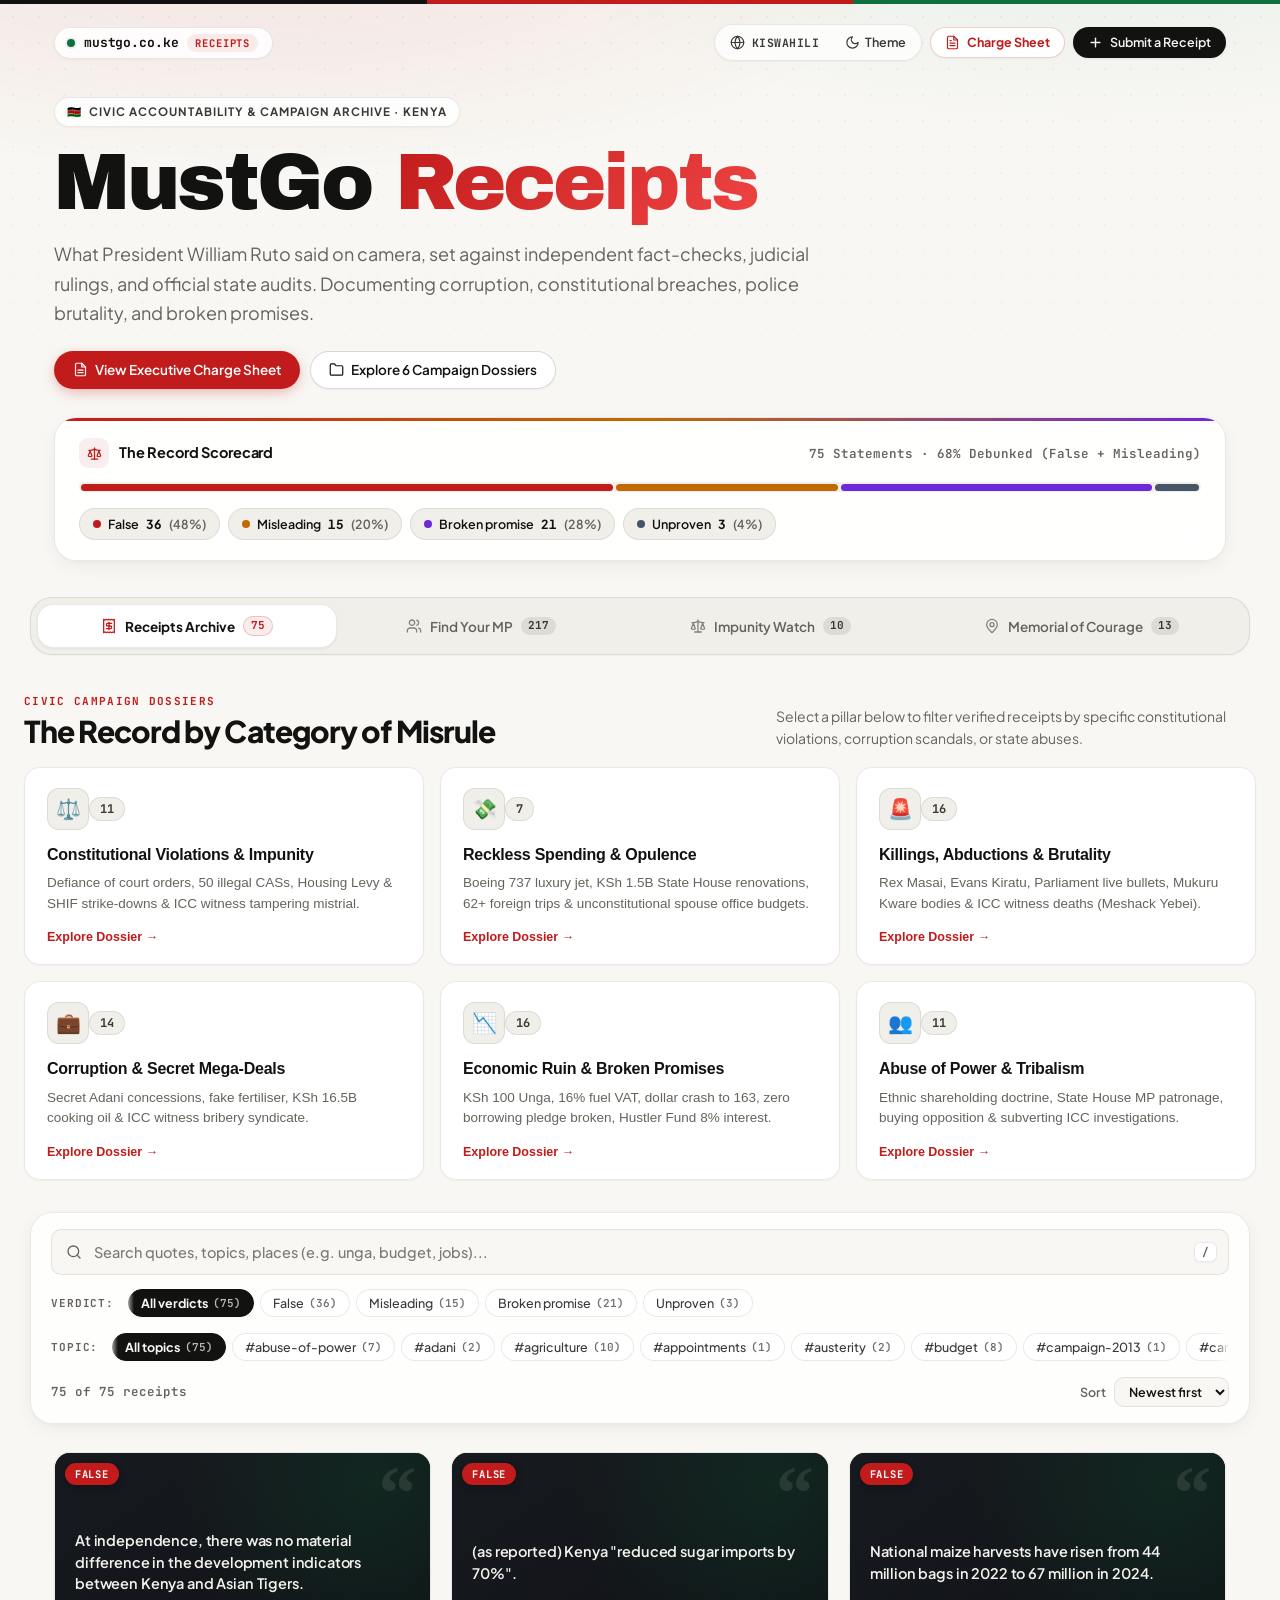
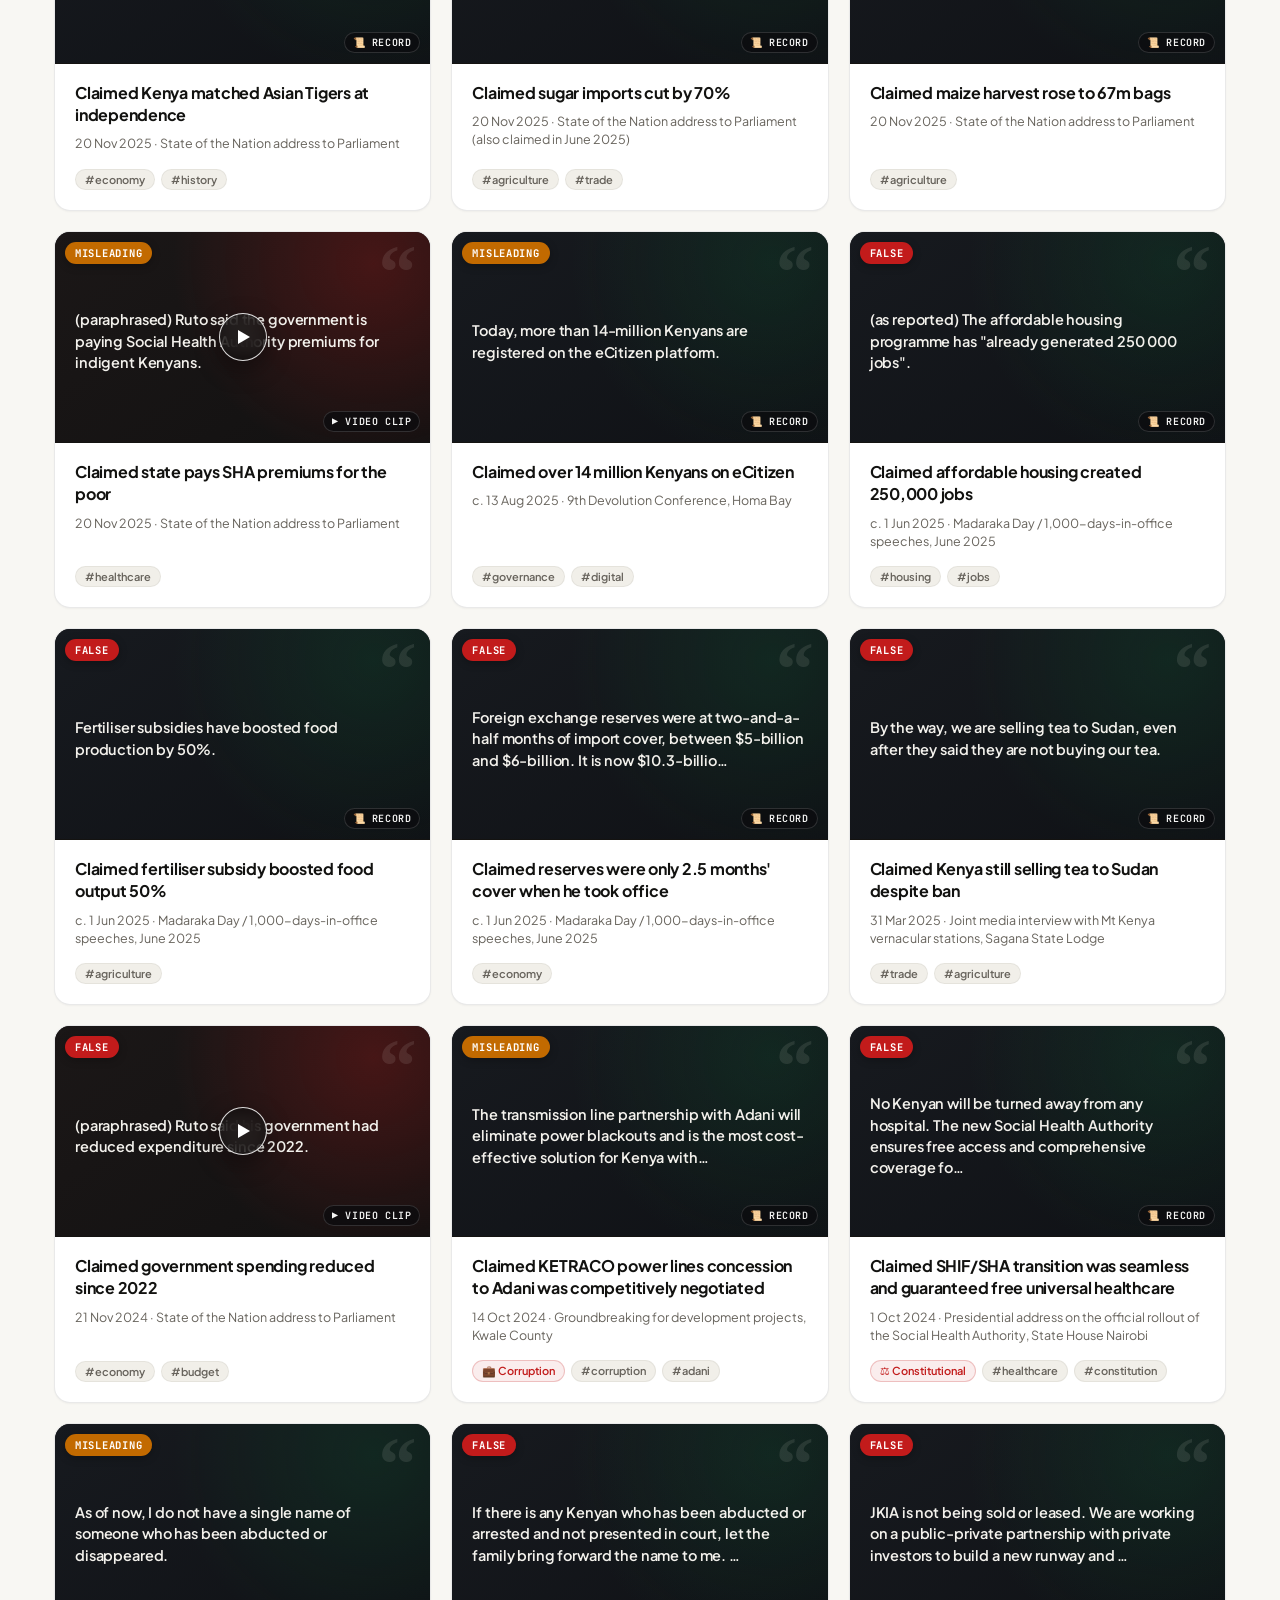
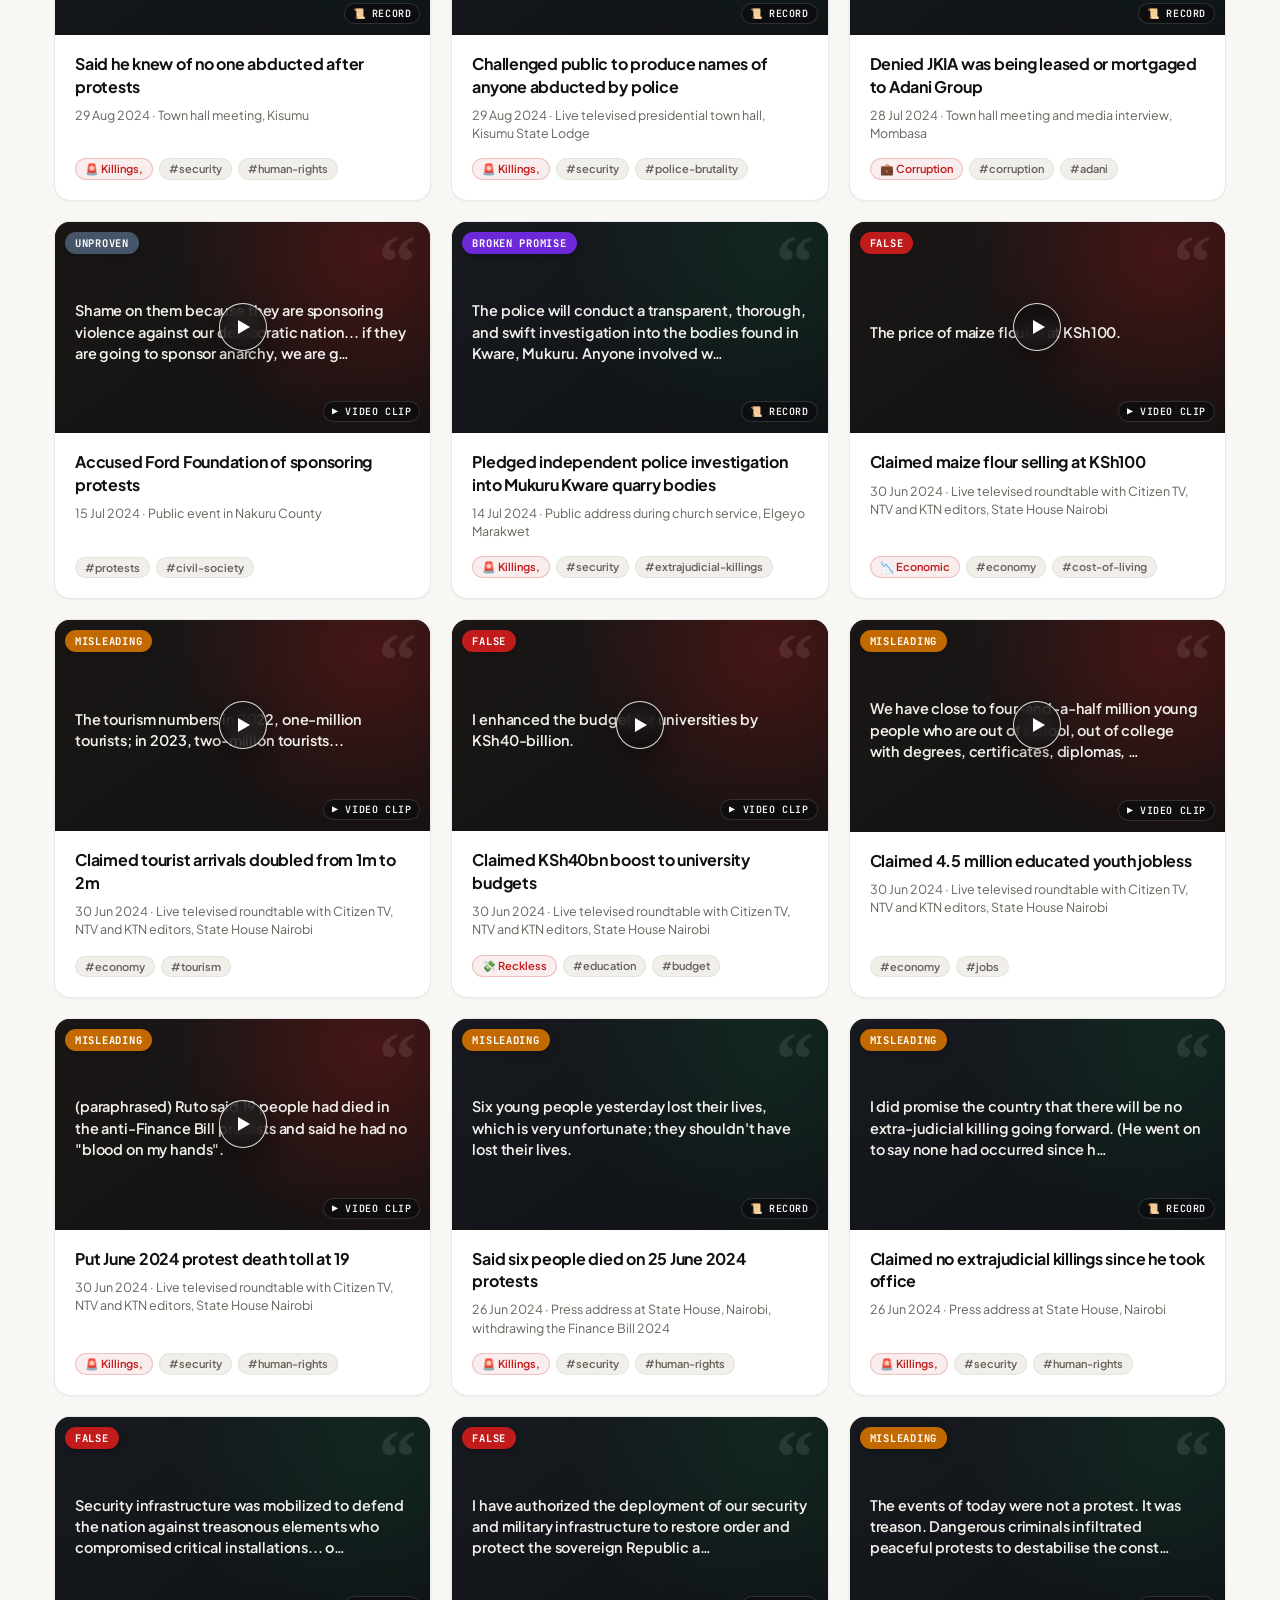
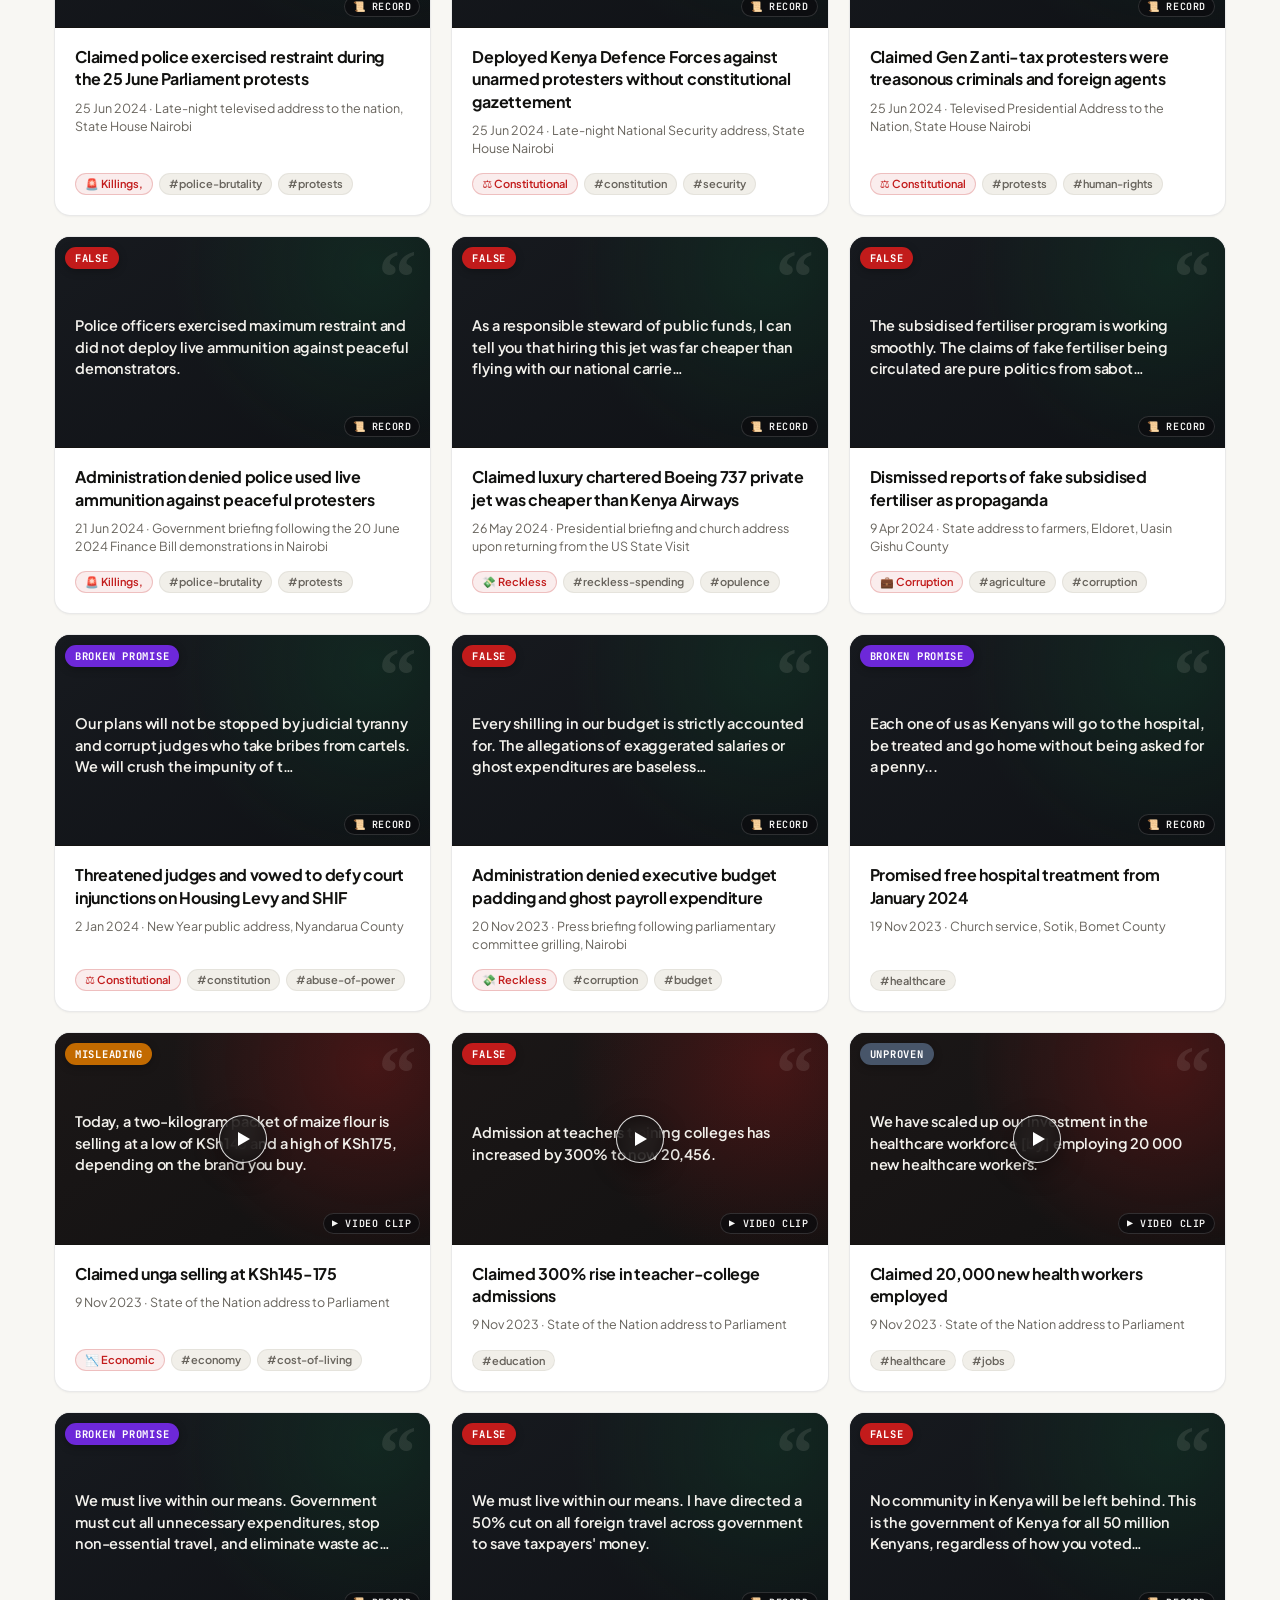
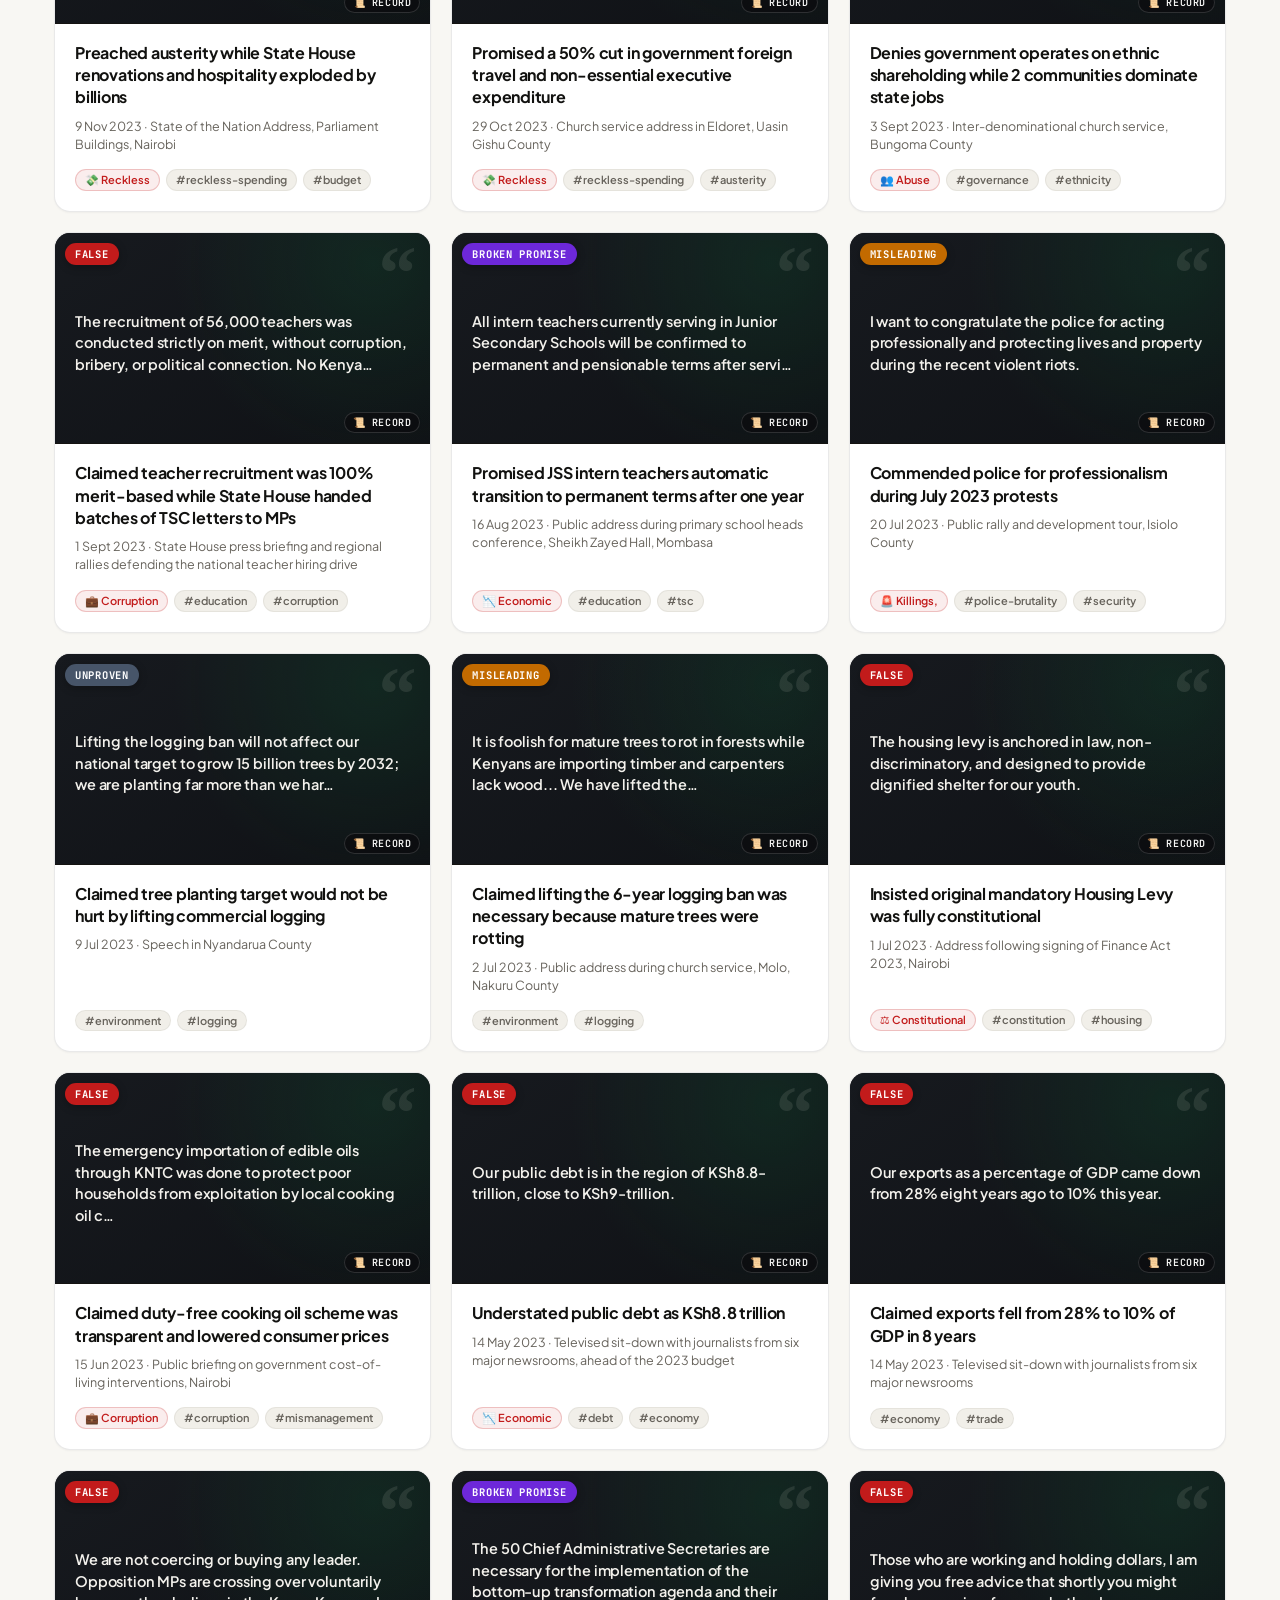
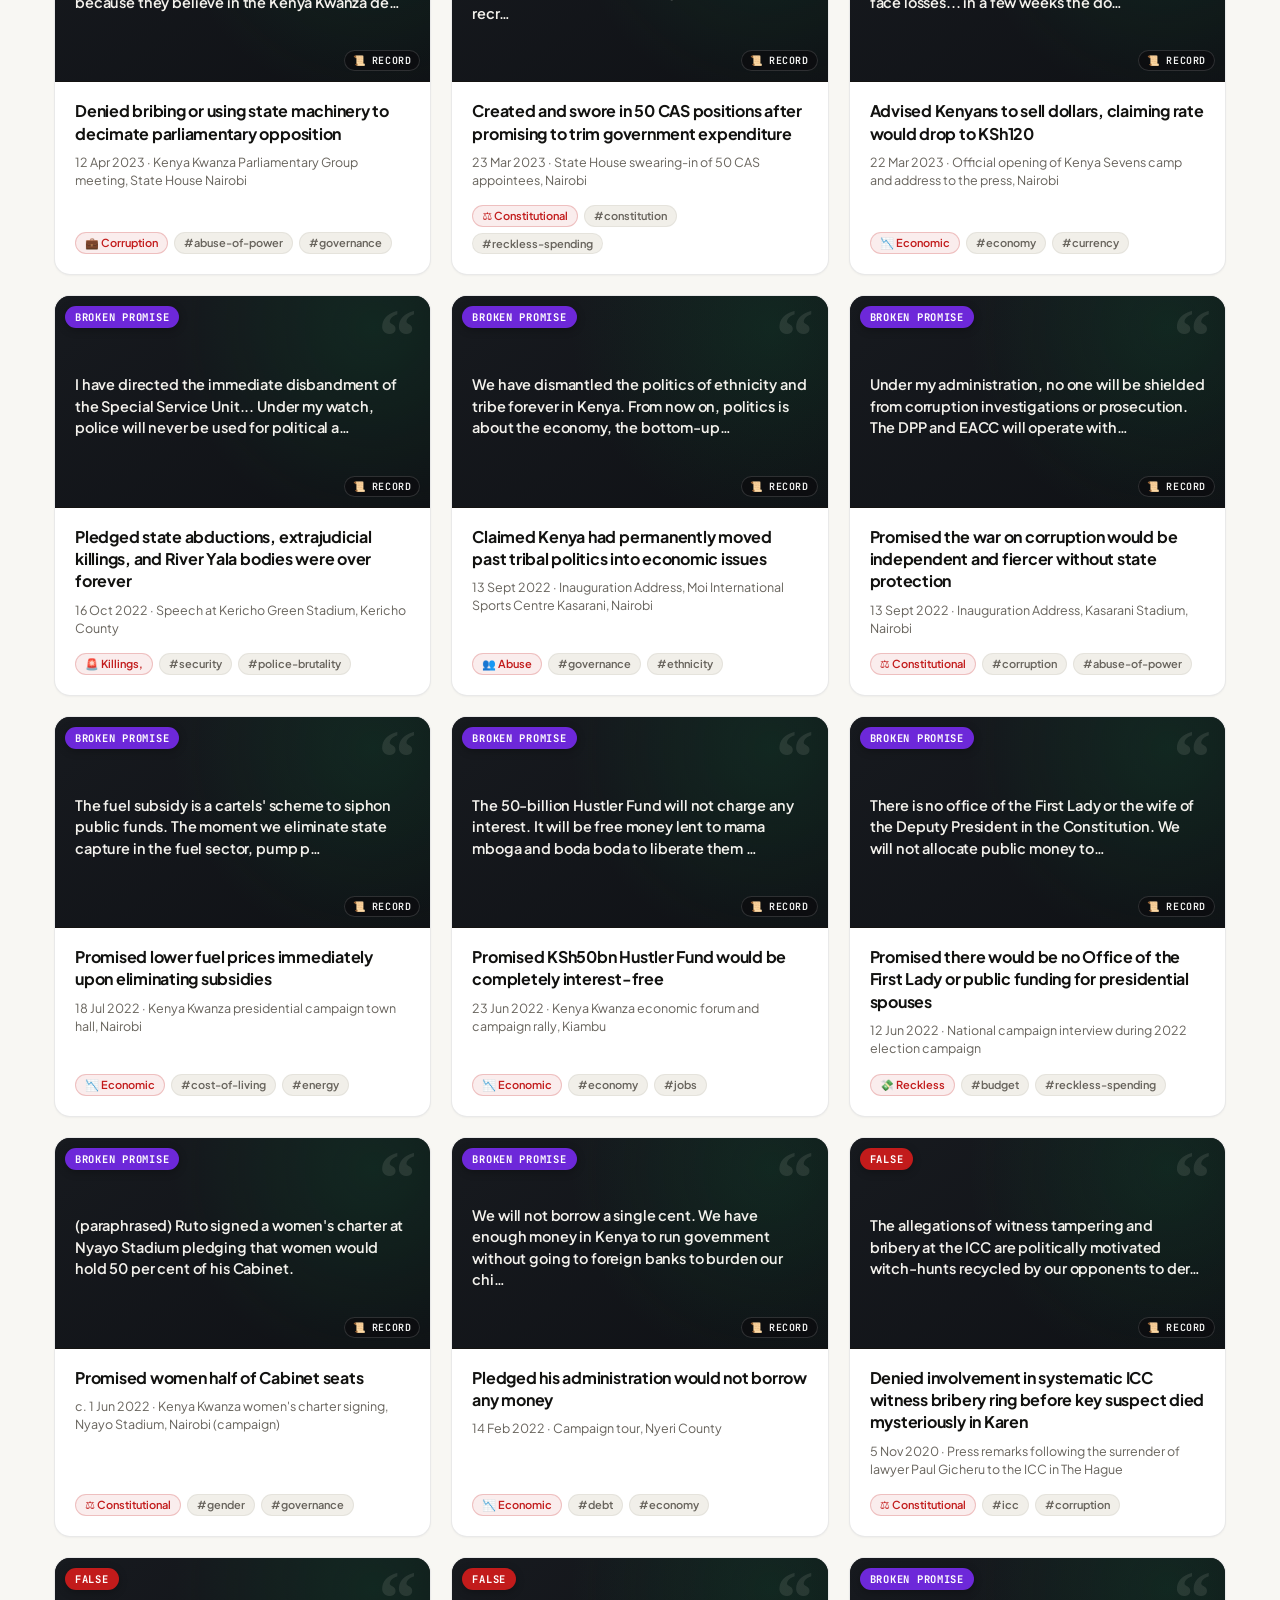
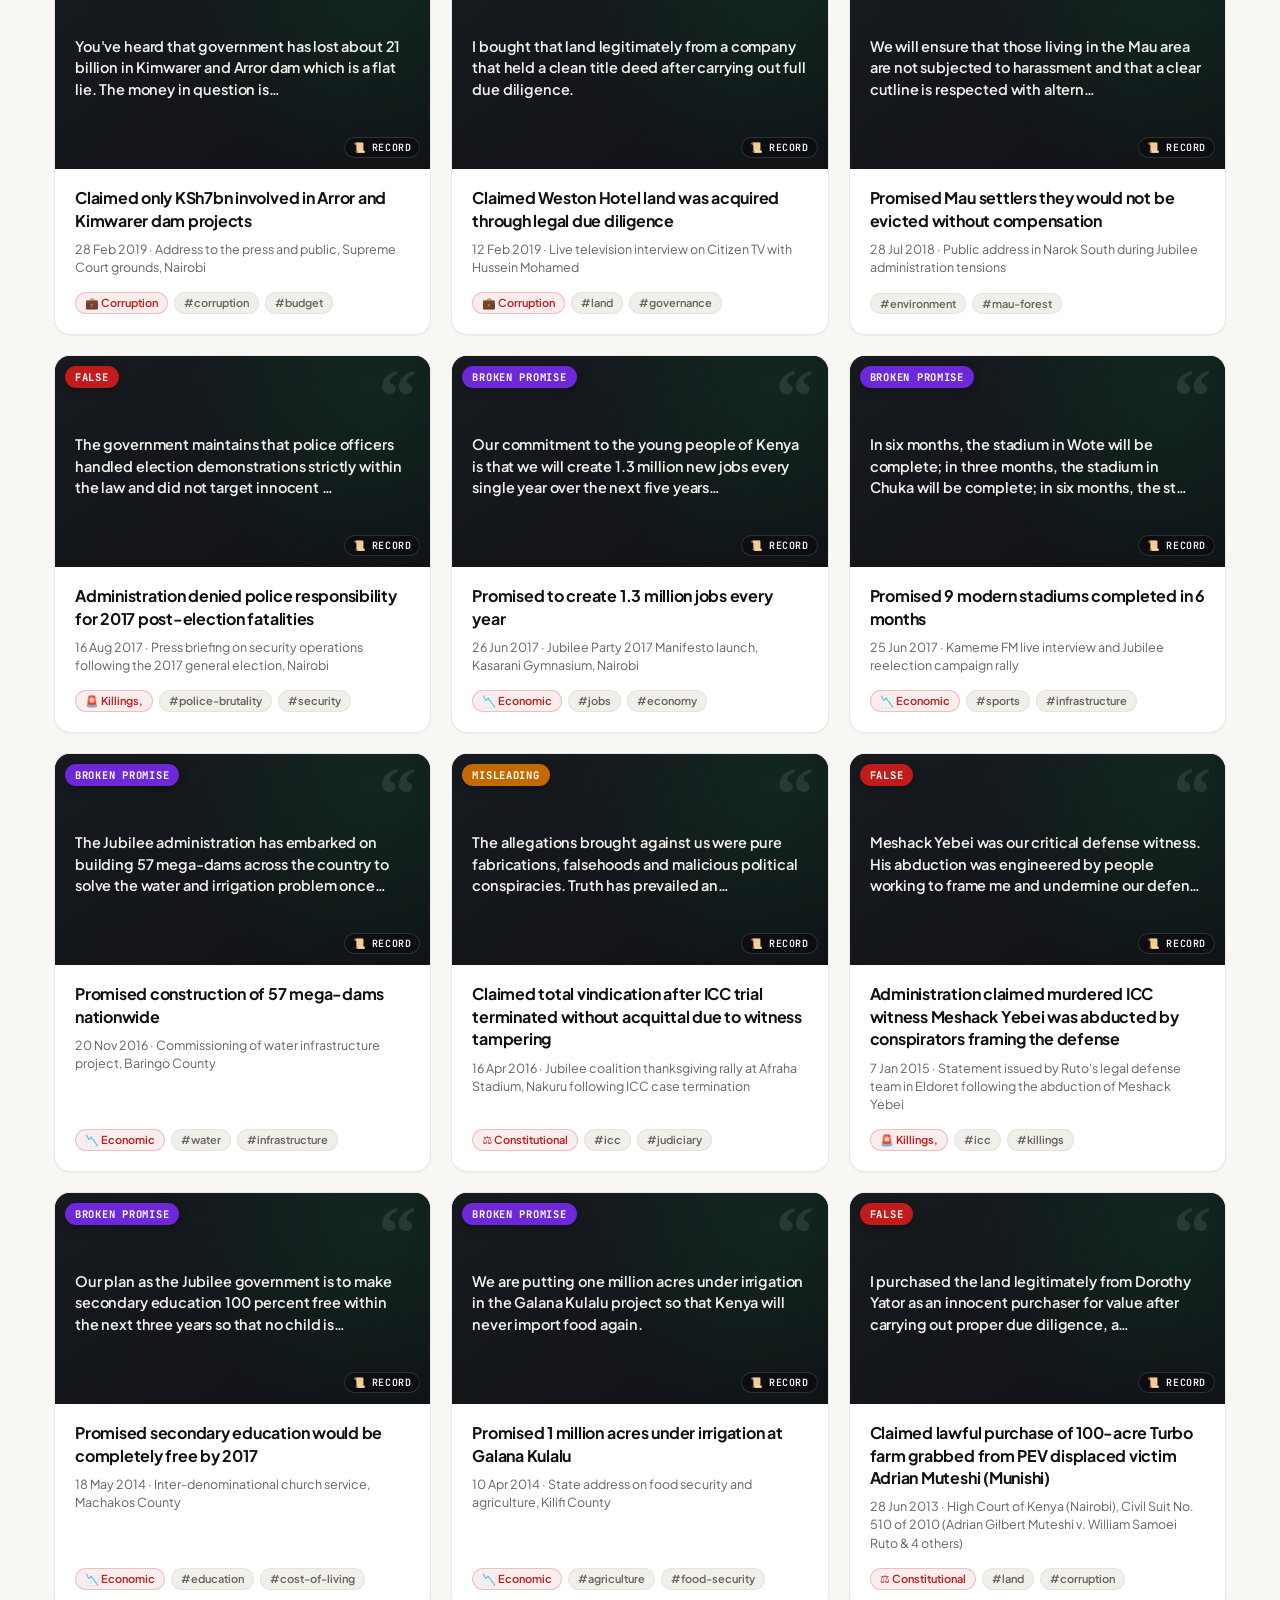
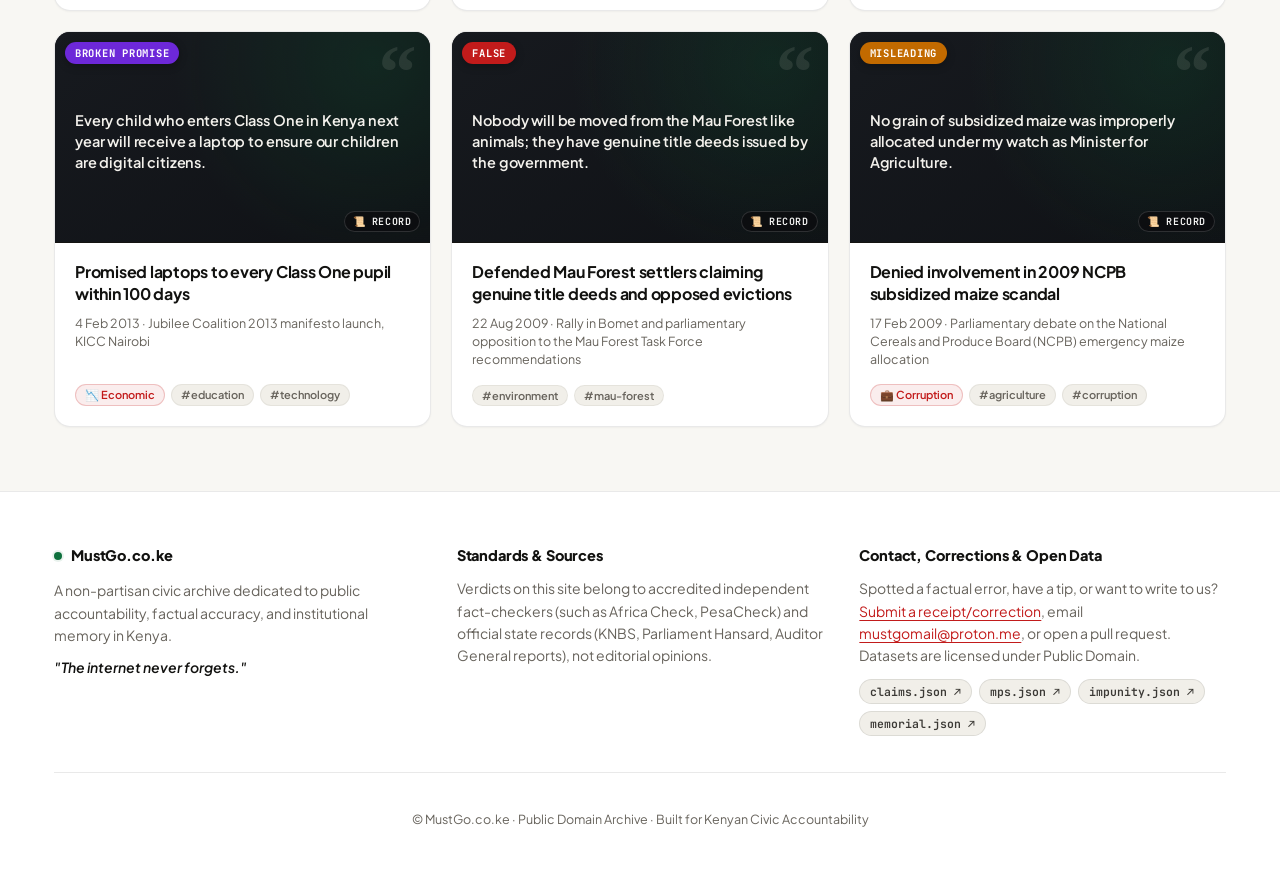
==== commit 30439cf4: "Modernize UI styling, SVG iconography, and adaptive mobile theme-color" ====
--- a/index.html
+++ b/index.html
@@ -4,22 +4,140 @@
   <meta charset="utf-8">
   <meta name="viewport" content="width=device-width, initial-scale=1">
   <title>MustGo.co.ke · Ruto Receipts | Public Record Archive</title>
-  <meta name="description" content="A searchable civic archive of President William Ruto's public statements, on video, set against independent fact-checks and the public record.">
-  <meta name="theme-color" content="#141414">
+  <meta name="description" content="A searchable civic archive of President William Ruto's public statements, on video, set against independent fact-checks, judicial rulings, and the public record.">
+  <meta name="robots" content="index, follow, max-image-preview:large, max-snippet:-1">
+  <meta name="theme-color" content="#f8f7f3" media="(prefers-color-scheme: light)">
+  <meta name="theme-color" content="#0b0b0c" media="(prefers-color-scheme: dark)">
+
+  <link rel="canonical" href="https://mustgo.co.ke/">
 
   <!-- OpenGraph / Social Previews (WhatsApp, X, Facebook) -->
   <meta property="og:type" content="website">
   <meta property="og:site_name" content="MustGo.co.ke">
+  <meta property="og:locale" content="en_KE">
+  <meta property="og:locale:alternate" content="sw_KE">
   <meta property="og:title" content="MustGo.co.ke · The Ruto Receipts Archive">
   <meta property="og:description" content="What the President said, on camera, set against independent fact-checks and official records. The internet remembers.">
-  <meta property="og:url" content="https://mustgo.co.ke">
+  <meta property="og:url" content="https://mustgo.co.ke/">
+  <meta property="og:image" content="https://mustgo.co.ke/assets/og-image.png">
+  <meta property="og:image:width" content="1200">
+  <meta property="og:image:height" content="630">
+  <meta property="og:image:alt" content="MustGo.co.ke · The Ruto Receipts Archive">
   <meta name="twitter:card" content="summary_large_image">
   <meta name="twitter:title" content="MustGo.co.ke · The Ruto Receipts Archive">
   <meta name="twitter:description" content="What the President said, on camera, set against independent fact-checks and official records.">
+  <meta name="twitter:image" content="https://mustgo.co.ke/assets/og-image.png">
+  <meta name="twitter:image:alt" content="MustGo.co.ke · The Ruto Receipts Archive">
+
+  <!-- Structured Data (JSON-LD) -->
+  <script type="application/ld+json">
+  {
+    "@context": "https://schema.org",
+    "@graph": [
+      {
+        "@type": "Organization",
+        "@id": "https://mustgo.co.ke/#organization",
+        "name": "MustGo.co.ke",
+        "url": "https://mustgo.co.ke/",
+        "email": "mustgomail@proton.me",
+        "logo": {
+          "@type": "ImageObject",
+          "url": "https://mustgo.co.ke/assets/icon-512.png",
+          "width": 512,
+          "height": 512
+        }
+      },
+      {
+        "@type": "WebSite",
+        "@id": "https://mustgo.co.ke/#website",
+        "url": "https://mustgo.co.ke/",
+        "name": "MustGo.co.ke · Ruto Receipts",
+        "description": "A searchable civic archive of President William Ruto's public statements, on video, set against independent fact-checks, judicial rulings, and the public record.",
+        "inLanguage": ["en", "sw"],
+        "publisher": { "@id": "https://mustgo.co.ke/#organization" }
+      },
+      {
+        "@type": "WebPage",
+        "@id": "https://mustgo.co.ke/#webpage",
+        "url": "https://mustgo.co.ke/",
+        "name": "MustGo.co.ke · Ruto Receipts | Public Record Archive",
+        "description": "A searchable civic archive of President William Ruto's public statements, on video, set against independent fact-checks, judicial rulings, and the public record.",
+        "isPartOf": { "@id": "https://mustgo.co.ke/#website" },
+        "about": { "@id": "https://mustgo.co.ke/#datacatalog" },
+        "primaryImageOfPage": {
+          "@type": "ImageObject",
+          "url": "https://mustgo.co.ke/assets/og-image.png",
+          "width": 1200,
+          "height": 630
+        },
+        "inLanguage": ["en", "sw"]
+      },
+      {
+        "@type": "DataCatalog",
+        "@id": "https://mustgo.co.ke/#datacatalog",
+        "name": "MustGo.co.ke Civic Accountability Datasets",
+        "description": "Public domain datasets documenting verified statements and fact-checks, Kenyan MP voting records, judicial defiance cases, and human rights memorial records.",
+        "url": "https://mustgo.co.ke/",
+        "license": "https://creativecommons.org/publicdomain/zero/1.0/",
+        "publisher": { "@id": "https://mustgo.co.ke/#organization" },
+        "dataset": [
+          {
+            "@type": "Dataset",
+            "name": "Ruto Receipts Claims & Fact-Checks",
+            "description": "Documented public statements by President William Ruto paired with independent fact-checks and official records.",
+            "url": "https://mustgo.co.ke/data/claims.json",
+            "license": "https://creativecommons.org/publicdomain/zero/1.0/",
+            "distribution": {
+              "@type": "DataDownload",
+              "encodingFormat": "application/json",
+              "contentUrl": "https://mustgo.co.ke/data/claims.json"
+            }
+          },
+          {
+            "@type": "Dataset",
+            "name": "Kenyan MP Finance Bill 2024 Voting Scorecard",
+            "description": "Constituency and county voting records for Kenyan Members of Parliament on the Finance Bill 2024.",
+            "url": "https://mustgo.co.ke/data/mps.json",
+            "license": "https://creativecommons.org/publicdomain/zero/1.0/",
+            "distribution": {
+              "@type": "DataDownload",
+              "encodingFormat": "application/json",
+              "contentUrl": "https://mustgo.co.ke/data/mps.json"
+            }
+          },
+          {
+            "@type": "Dataset",
+            "name": "Impunity Watch & Judicial Defiance Records",
+            "description": "Court rulings and documented instances of executive defiance in Kenya.",
+            "url": "https://mustgo.co.ke/data/impunity.json",
+            "license": "https://creativecommons.org/publicdomain/zero/1.0/",
+            "distribution": {
+              "@type": "DataDownload",
+              "encodingFormat": "application/json",
+              "contentUrl": "https://mustgo.co.ke/data/impunity.json"
+            }
+          },
+          {
+            "@type": "Dataset",
+            "name": "Kenyan Civic Human Rights Memorial",
+            "description": "Memorial archive of citizens killed or disappeared during civic protests and state crackdowns.",
+            "url": "https://mustgo.co.ke/data/memorial.json",
+            "license": "https://creativecommons.org/publicdomain/zero/1.0/",
+            "distribution": {
+              "@type": "DataDownload",
+              "encodingFormat": "application/json",
+              "contentUrl": "https://mustgo.co.ke/data/memorial.json"
+            }
+          }
+        ]
+      }
+    ]
+  }
+  </script>
 
   <link rel="icon" type="image/svg+xml" href="assets/favicon.svg">
   <link rel="manifest" href="manifest.json">
-  <link rel="apple-touch-icon" href="assets/favicon.svg">
+  <link rel="apple-touch-icon" href="assets/icon-192.png">
   <link rel="preconnect" href="https://fonts.googleapis.com">
   <link rel="preconnect" href="https://fonts.gstatic.com" crossorigin>
   <link href="https://fonts.googleapis.com/css2?family=Archivo+Black&family=Plus+Jakarta+Sans:wght@400;500;600;700;800&family=JetBrains+Mono:wght@500;700&display=swap" rel="stylesheet">
@@ -32,32 +150,37 @@
   <header class="masthead">
     <div class="wrap">
       <div class="top-nav">
-        <div class="domain-badge">
+        <a href="#receipts" class="domain-badge" aria-label="MustGo.co.ke Home">
           <span class="live-dot" aria-hidden="true"></span>
           <span class="domain-text">mustgo.co.ke</span>
           <span class="domain-subtag">receipts</span>
-        </div>
+        </a>
         <div class="header-actions">
           <span id="offline-pill" class="offline-pill" hidden title="Running in offline mode">
             <span class="offline-dot"></span> Offline
           </span>
-          <button id="lang-toggle" class="btn btn-outline btn-sm lang-btn" type="button" aria-label="Toggle language between English and Kiswahili" title="Badili Lugha / Toggle English &amp; Kiswahili">
-            <span class="lang-flag" aria-hidden="true">🇰🇪</span>
-            <span id="lang-text">KISWAHILI</span>
-          </button>
-          <button id="pwa-install-btn" class="btn btn-outline btn-sm pwa-btn" type="button" hidden title="Install MustGo App">
-            <span class="btn-icon">📲</span> <span id="pwa-text">App</span>
-          </button>
-          <button id="theme-toggle" class="btn btn-outline btn-sm theme-btn" type="button" aria-label="Toggle dark/light theme" title="Toggle theme">
-            <span class="theme-icon-light" aria-hidden="true">☀️</span>
-            <span class="theme-icon-dark" aria-hidden="true">🌙</span>
-            <span class="theme-text">Theme</span>
-          </button>
+          <div class="nav-utility-group">
+            <button id="lang-toggle" class="btn btn-ghost btn-sm lang-btn" type="button" aria-label="Toggle language between English and Kiswahili" title="Badili Lugha / Toggle English &amp; Kiswahili">
+              <svg class="ui-icon" viewBox="0 0 24 24" fill="none" stroke="currentColor" stroke-width="1.9" stroke-linecap="round" stroke-linejoin="round" aria-hidden="true"><circle cx="12" cy="12" r="10"/><path d="M2 12h20"/><path d="M12 2a15.3 15.3 0 0 1 4 10 15.3 15.3 0 0 1-4 10 15.3 15.3 0 0 1-4-10 15.3 15.3 0 0 1 4-10z"/></svg>
+              <span id="lang-text">KISWAHILI</span>
+            </button>
+            <button id="pwa-install-btn" class="btn btn-ghost btn-sm pwa-btn" type="button" hidden title="Install MustGo App">
+              <svg class="ui-icon" viewBox="0 0 24 24" fill="none" stroke="currentColor" stroke-width="1.9" stroke-linecap="round" stroke-linejoin="round" aria-hidden="true"><path d="M21 15v4a2 2 0 0 1-2 2H5a2 2 0 0 1-2-2v-4"/><polyline points="7 10 12 15 17 10"/><line x1="12" y1="15" x2="12" y2="3"/></svg>
+              <span id="pwa-text" data-i18n="pwa_install_btn">App</span>
+            </button>
+            <button id="theme-toggle" class="btn btn-ghost btn-sm theme-btn" type="button" aria-label="Toggle dark/light theme" title="Toggle theme">
+              <svg class="ui-icon theme-icon-light" viewBox="0 0 24 24" fill="none" stroke="currentColor" stroke-width="1.9" stroke-linecap="round" stroke-linejoin="round" aria-hidden="true"><circle cx="12" cy="12" r="4"/><path d="M12 2v2"/><path d="M12 20v2"/><path d="m4.93 4.93 1.41 1.41"/><path d="m17.66 17.66 1.41 1.41"/><path d="M2 12h2"/><path d="M20 12h2"/><path d="m6.34 17.66-1.41 1.41"/><path d="m19.07 4.93-1.41 1.41"/></svg>
+              <svg class="ui-icon theme-icon-dark" viewBox="0 0 24 24" fill="none" stroke="currentColor" stroke-width="1.9" stroke-linecap="round" stroke-linejoin="round" aria-hidden="true"><path d="M12 3a6 6 0 0 0 9 9 9 9 0 1 1-9-9Z"/></svg>
+              <span class="theme-text" data-i18n="theme_toggle">Theme</span>
+            </button>
+          </div>
           <button id="open-chargesheet" class="btn btn-charge btn-sm" type="button" title="View executive charge sheet and factsheet">
-            <span class="btn-icon">📋</span> <span data-i18n="nav_chargesheet">Charge Sheet</span>
+            <svg class="ui-icon" viewBox="0 0 24 24" fill="none" stroke="currentColor" stroke-width="1.9" stroke-linecap="round" stroke-linejoin="round" aria-hidden="true"><path d="M14 2H6a2 2 0 0 0-2 2v16a2 2 0 0 0 2 2h12a2 2 0 0 0 2-2V8z"/><polyline points="14 2 14 8 20 8"/><line x1="16" y1="13" x2="8" y2="13"/><line x1="16" y1="17" x2="8" y2="17"/><line x1="10" y1="9" x2="8" y2="9"/></svg>
+            <span data-i18n="nav_chargesheet">Charge Sheet</span>
           </button>
           <button id="open-submit" class="btn btn-primary btn-sm">
-            <span class="btn-icon">＋</span> <span data-i18n="nav_submit">Submit a Receipt</span>
+            <svg class="ui-icon" viewBox="0 0 24 24" fill="none" stroke="currentColor" stroke-width="2.2" stroke-linecap="round" stroke-linejoin="round" aria-hidden="true"><line x1="12" y1="5" x2="12" y2="19"/><line x1="5" y1="12" x2="19" y2="12"/></svg>
+            <span data-i18n="nav_submit">Submit a Receipt</span>
           </button>
         </div>
       </div>
@@ -65,16 +188,18 @@
       <div class="hero-content">
         <div class="kicker-pill">
           <span class="kicker-flag">🇰🇪</span>
-          <span class="kicker-text">Civic Accountability & Campaign Archive · Kenya</span>
-        </div>
-        <h1>MustGo <span>Receipts</span></h1>
-        <p class="lede">What President William Ruto said on camera, set against independent fact-checks, judicial rulings, and official state audits. Documenting corruption, constitutional breaches, police brutality, and broken promises.</p>
+          <span class="kicker-text" data-i18n="kicker">Civic Accountability &amp; Campaign Archive · Kenya</span>
+        </div>
+        <h1><span data-i18n="hero_h1_main">MustGo</span> <span data-i18n="hero_h1_sub">Receipts</span></h1>
+        <p class="lede" data-i18n="hero_lede">What President William Ruto said on camera, set against independent fact-checks, judicial rulings, and official state audits. Documenting corruption, constitutional breaches, police brutality, and broken promises.</p>
         <div class="hero-actions">
-          <button id="hero-chargesheet-btn" class="btn btn-primary btn-sm" type="button">
-            <span class="btn-icon">📋</span> View Executive Charge Sheet
+          <button id="hero-chargesheet-btn" class="btn btn-accent" type="button">
+            <svg class="ui-icon" viewBox="0 0 24 24" fill="none" stroke="currentColor" stroke-width="1.9" stroke-linecap="round" stroke-linejoin="round" aria-hidden="true"><path d="M14 2H6a2 2 0 0 0-2 2v16a2 2 0 0 0 2 2h12a2 2 0 0 0 2-2V8z"/><polyline points="14 2 14 8 20 8"/><line x1="16" y1="13" x2="8" y2="13"/><line x1="16" y1="17" x2="8" y2="17"/></svg>
+            <span>View Executive Charge Sheet</span>
           </button>
-          <a href="#dossiers-section" class="btn btn-outline btn-sm">
-            <span class="btn-icon">📁</span> Explore 6 Campaign Dossiers
+          <a href="#dossiers-section" class="btn btn-outline">
+            <svg class="ui-icon" viewBox="0 0 24 24" fill="none" stroke="currentColor" stroke-width="1.9" stroke-linecap="round" stroke-linejoin="round" aria-hidden="true"><path d="M22 19a2 2 0 0 1-2 2H4a2 2 0 0 1-2-2V5a2 2 0 0 1 2-2h5l2 3h9a2 2 0 0 1 2 2z"/></svg>
+            <span>Explore 6 Campaign Dossiers</span>
           </a>
         </div>
       </div>
@@ -83,36 +208,38 @@
       <section class="scorecard" aria-label="Verification Summary">
         <div class="scorecard-header">
           <div class="scorecard-title">
-            <span class="scorecard-icon">⚖️</span>
-            <strong>The Record Scorecard</strong>
-          </div>
-          <div id="sc-summary" class="scorecard-summary">Loading record...</div>
-        </div>
-        <div id="sc-bar" class="score-bar" role="progressbar" aria-label="Distribution of verdicts"></div>
-        <div id="sc-pills" class="score-pills"></div>
+            <span class="scorecard-icon-box" aria-hidden="true">
+              <svg class="ui-icon" viewBox="0 0 24 24" fill="none" stroke="currentColor" stroke-width="2" stroke-linecap="round" stroke-linejoin="round"><path d="m16 16 3-8 3 8c-.87.65-1.92 1-3 1s-2.13-.35-3-1Z"/><path d="m2 16 3-8 3 8c-.87.65-1.92 1-3 1s-2.13-.35-3-1Z"/><path d="M7 21h10"/><path d="M12 3v18"/><path d="M3 7h2c2 0 5-1 7-2 2 1 5 2 7 2h2"/></svg>
+            </span>
+            <strong data-i18n="scorecard_title">The Record Scorecard</strong>
+          </div>
+          <div id="sc-summary" class="scorecard-summary"><!-- PRERENDER:SC_SUMMARY -->75 Statements · 68% Debunked (False + Misleading)<!-- /PRERENDER:SC_SUMMARY --></div>
+        </div>
+        <div id="sc-bar" class="score-bar" role="progressbar" aria-label="Distribution of verdicts"><!-- PRERENDER:SC_BAR --><div class="score-seg" data-v="False" style="width: 48.0%" title="False: 36 (48.0%) - Click to filter"></div><div class="score-seg" data-v="Misleading" style="width: 20.0%" title="Misleading: 15 (20.0%) - Click to filter"></div><div class="score-seg" data-v="Broken promise" style="width: 28.0%" title="Broken promise: 21 (28.0%) - Click to filter"></div><div class="score-seg" data-v="Unproven" style="width: 4.0%" title="Unproven: 3 (4.0%) - Click to filter"></div><!-- /PRERENDER:SC_BAR --></div>
+        <div id="sc-pills" class="score-pills"><!-- PRERENDER:SC_PILLS --><button type="button" class="score-pill" data-v="False" aria-pressed="false"><span class="dot"></span><span>False</span> <strong>36</strong> <span class="meta">(48%)</span></button><button type="button" class="score-pill" data-v="Misleading" aria-pressed="false"><span class="dot"></span><span>Misleading</span> <strong>15</strong> <span class="meta">(20%)</span></button><button type="button" class="score-pill" data-v="Broken promise" aria-pressed="false"><span class="dot"></span><span>Broken promise</span> <strong>21</strong> <span class="meta">(28%)</span></button><button type="button" class="score-pill" data-v="Unproven" aria-pressed="false"><span class="dot"></span><span>Unproven</span> <strong>3</strong> <span class="meta">(4%)</span></button><!-- /PRERENDER:SC_PILLS --></div>
       </section>
     </div>
   </header>
 
   <!-- Civic Navigation Hub -->
-  <nav class="hub-nav wrap" aria-label="Civic Navigation Hub">
-    <button class="hub-tab active" id="tab-btn-receipts" data-tab="receipts" type="button">
-      <span class="hub-icon">🧾</span>
+  <nav class="hub-nav wrap" role="tablist" aria-label="Civic Navigation Hub">
+    <button class="hub-tab active" id="tab-btn-receipts" data-tab="receipts" type="button" role="tab" aria-selected="true" aria-controls="section-receipts">
+      <svg class="ui-icon hub-svg" viewBox="0 0 24 24" fill="none" stroke="currentColor" stroke-width="1.9" stroke-linecap="round" stroke-linejoin="round" aria-hidden="true"><path d="M4 2v20l2-1 2 1 2-1 2 1 2-1 2 1 2-1 2 1V2l-2 1-2-1-2 1-2-1-2 1-2-1-2 1Z"/><path d="M16 8h-6a2 2 0 1 0 0 4h4a2 2 0 1 1 0 4H8"/><path d="M12 17.5v-11"/></svg>
       <span class="hub-label" data-i18n="nav_receipts">Receipts Archive</span>
       <span class="hub-badge" id="hub-count-receipts">75</span>
     </button>
-    <button class="hub-tab" id="tab-btn-mps" data-tab="mps" type="button">
-      <span class="hub-icon">🗳️</span>
+    <button class="hub-tab" id="tab-btn-mps" data-tab="mps" type="button" role="tab" aria-selected="false" aria-controls="section-mps">
+      <svg class="ui-icon hub-svg" viewBox="0 0 24 24" fill="none" stroke="currentColor" stroke-width="1.9" stroke-linecap="round" stroke-linejoin="round" aria-hidden="true"><path d="M16 21v-2a4 4 0 0 0-4-4H6a4 4 0 0 0-4 4v2"/><circle cx="9" cy="7" r="4"/><path d="M22 21v-2a4 4 0 0 0-3-3.87"/><path d="M16 3.13a4 4 0 0 1 0 7.75"/></svg>
       <span class="hub-label" data-i18n="nav_mps">Find Your MP</span>
       <span class="hub-badge" id="hub-count-mps">217</span>
     </button>
-    <button class="hub-tab" id="tab-btn-impunity" data-tab="impunity" type="button">
-      <span class="hub-icon">⚖️</span>
+    <button class="hub-tab" id="tab-btn-impunity" data-tab="impunity" type="button" role="tab" aria-selected="false" aria-controls="section-impunity">
+      <svg class="ui-icon hub-svg" viewBox="0 0 24 24" fill="none" stroke="currentColor" stroke-width="1.9" stroke-linecap="round" stroke-linejoin="round" aria-hidden="true"><path d="m16 16 3-8 3 8c-.87.65-1.92 1-3 1s-2.13-.35-3-1Z"/><path d="m2 16 3-8 3 8c-.87.65-1.92 1-3 1s-2.13-.35-3-1Z"/><path d="M7 21h10"/><path d="M12 3v18"/><path d="M3 7h2c2 0 5-1 7-2 2 1 5 2 7 2h2"/></svg>
       <span class="hub-label" data-i18n="nav_impunity">Impunity Watch</span>
       <span class="hub-badge" id="hub-count-impunity">10</span>
     </button>
-    <button class="hub-tab" id="tab-btn-memorial" data-tab="memorial" type="button">
-      <span class="hub-icon">🕊️</span>
+    <button class="hub-tab" id="tab-btn-memorial" data-tab="memorial" type="button" role="tab" aria-selected="false" aria-controls="section-memorial">
+      <svg class="ui-icon hub-svg" viewBox="0 0 24 24" fill="none" stroke="currentColor" stroke-width="1.9" stroke-linecap="round" stroke-linejoin="round" aria-hidden="true"><path d="M12 22c4-4 8-7.5 8-12a8 8 0 1 0-16 0c0 4.5 4 8 8 12Z"/><circle cx="12" cy="10" r="3"/></svg>
       <span class="hub-label" data-i18n="nav_memorial">Memorial of Courage</span>
       <span class="hub-badge" id="hub-count-memorial">13</span>
     </button>
@@ -124,10 +251,10 @@
     <section id="dossiers-section" class="dossiers-section wrap" aria-label="Campaign Dossiers">
     <div class="dossiers-header">
       <div class="dossiers-title-group">
-        <span class="dossiers-kicker">CIVIC CAMPAIGN DOSSIERS</span>
-        <h2>The Record by Category of Misrule</h2>
-      </div>
-      <p class="dossiers-intro">Select a pillar below to filter verified receipts by specific constitutional violations, corruption scandals, or state abuses.</p>
+        <span class="dossiers-kicker" data-i18n="dossiers_kicker">CIVIC CAMPAIGN DOSSIERS</span>
+        <h2 data-i18n="dossiers_title">The Record by Category of Misrule</h2>
+      </div>
+      <p class="dossiers-intro" data-i18n="dossiers_intro">Select a pillar below to filter verified receipts by specific constitutional violations, corruption scandals, or state abuses.</p>
     </div>
     
     <div id="dossiers-grid" class="dossiers-grid">
@@ -196,31 +323,31 @@
   <!-- Filter & Search Controls -->
   <nav class="controls wrap" aria-label="Filters">
     <div class="search-box">
-      <span class="search-icon" aria-hidden="true">🔍</span>
+      <svg class="search-icon ui-icon" viewBox="0 0 24 24" fill="none" stroke="currentColor" stroke-width="2" stroke-linecap="round" stroke-linejoin="round" aria-hidden="true"><circle cx="11" cy="11" r="8"/><line x1="21" y1="21" x2="16.65" y2="16.65"/></svg>
       <input id="search" type="search" placeholder="Search quotes, topics, places (e.g. unga, budget, jobs)..." autocomplete="off" spellcheck="false">
       <kbd class="search-kbd" title="Press / to search">/</kbd>
       <button id="clear-search" class="clear-btn" type="button" aria-label="Clear search" hidden>×</button>
     </div>
 
     <div class="chips-group">
-      <span class="chips-label">Verdict:</span>
+      <span class="chips-label" data-i18n="filter_verdict">Verdict:</span>
       <div id="verdicts" class="chips" role="group" aria-label="Filter by Verdict"></div>
     </div>
 
     <div class="chips-group">
-      <span class="chips-label">Topic:</span>
+      <span class="chips-label" data-i18n="filter_topic">Topic:</span>
       <div id="tags" class="chips" role="group" aria-label="Filter by Topic"></div>
     </div>
 
     <div class="row">
       <div class="active-filters-info">
-        <span id="count" class="count"></span>
-        <button id="reset-filters" class="btn-text" type="button" hidden>Reset all filters</button>
-      </div>
-      <label class="sort">Sort
+        <span id="count" class="count"><!-- PRERENDER:COUNT -->75 of 75 receipts<!-- /PRERENDER:COUNT --></span>
+        <button id="reset-filters" class="btn-text" type="button" hidden data-i18n="reset_filters">Reset all filters</button>
+      </div>
+      <label class="sort"><span data-i18n="sort_label">Sort</span>
         <select id="sort">
-          <option value="new">Newest first</option>
-          <option value="old">Oldest first</option>
+          <option value="new" data-i18n="sort_newest">Newest first</option>
+          <option value="old" data-i18n="sort_oldest">Oldest first</option>
         </select>
       </label>
     </div>
@@ -253,7 +380,83 @@
       </div>
     </div>
 
-    <ul id="grid" class="grid"></ul>
+    <ul id="grid" class="grid"><!-- PRERENDER:GRID -->
+      <li class="card" tabindex="0"><div class="thumb no-video"><div class="fallback">At independence, there was no material difference in the development indicators between Kenya and Asian Tigers.</div><span class="badge" data-v="False">False</span><span class="play" aria-hidden="true"></span><span class="video-status-tag">📜 Record</span></div><div class="body"><h2>Claimed Kenya matched Asian Tigers at independence</h2><p class="meta">20 Nov 2025 · State of the Nation address to Parliament</p><div class="tags-list"><span class="tag-pill">#economy</span><span class="tag-pill">#history</span></div></div></li>
+      <li class="card" tabindex="0"><div class="thumb no-video"><div class="fallback">(as reported) Kenya &quot;reduced sugar imports by 70%&quot;.</div><span class="badge" data-v="False">False</span><span class="play" aria-hidden="true"></span><span class="video-status-tag">📜 Record</span></div><div class="body"><h2>Claimed sugar imports cut by 70%</h2><p class="meta">20 Nov 2025 · State of the Nation address to Parliament (also claimed in June 2025)</p><div class="tags-list"><span class="tag-pill">#agriculture</span><span class="tag-pill">#trade</span></div></div></li>
+      <li class="card" tabindex="0"><div class="thumb no-video"><div class="fallback">National maize harvests have risen from 44 million bags in 2022 to 67 million in 2024.</div><span class="badge" data-v="False">False</span><span class="play" aria-hidden="true"></span><span class="video-status-tag">📜 Record</span></div><div class="body"><h2>Claimed maize harvest rose to 67m bags</h2><p class="meta">20 Nov 2025 · State of the Nation address to Parliament</p><div class="tags-list"><span class="tag-pill">#agriculture</span></div></div></li>
+      <li class="card" tabindex="0"><div class="thumb"><div class="fallback">(paraphrased) Ruto said the government is paying Social Health Authority premiums for indigent Kenyans.</div><img src="https://pbs.twimg.com/media/G6N--YSWkAAommU.jpg" alt="" loading="lazy" onerror="this.remove()"><span class="badge" data-v="Misleading">Misleading</span><span class="play" aria-hidden="true"></span><span class="video-status-tag">▶ Video Clip</span></div><div class="body"><h2>Claimed state pays SHA premiums for the poor</h2><p class="meta">20 Nov 2025 · State of the Nation address to Parliament</p><div class="tags-list"><span class="tag-pill">#healthcare</span></div></div></li>
+      <li class="card" tabindex="0"><div class="thumb no-video"><div class="fallback">Today, more than 14-million Kenyans are registered on the eCitizen platform.</div><span class="badge" data-v="Misleading">Misleading</span><span class="play" aria-hidden="true"></span><span class="video-status-tag">📜 Record</span></div><div class="body"><h2>Claimed over 14 million Kenyans on eCitizen</h2><p class="meta">c. 13 Aug 2025 · 9th Devolution Conference, Homa Bay</p><div class="tags-list"><span class="tag-pill">#governance</span><span class="tag-pill">#digital</span></div></div></li>
+      <li class="card" tabindex="0"><div class="thumb no-video"><div class="fallback">(as reported) The affordable housing programme has &quot;already generated 250 000 jobs&quot;.</div><span class="badge" data-v="False">False</span><span class="play" aria-hidden="true"></span><span class="video-status-tag">📜 Record</span></div><div class="body"><h2>Claimed affordable housing created 250,000 jobs</h2><p class="meta">c. 1 Jun 2025 · Madaraka Day / 1,000-days-in-office speeches, June 2025</p><div class="tags-list"><span class="tag-pill">#housing</span><span class="tag-pill">#jobs</span></div></div></li>
+      <li class="card" tabindex="0"><div class="thumb no-video"><div class="fallback">Fertiliser subsidies have boosted food production by 50%.</div><span class="badge" data-v="False">False</span><span class="play" aria-hidden="true"></span><span class="video-status-tag">📜 Record</span></div><div class="body"><h2>Claimed fertiliser subsidy boosted food output 50%</h2><p class="meta">c. 1 Jun 2025 · Madaraka Day / 1,000-days-in-office speeches, June 2025</p><div class="tags-list"><span class="tag-pill">#agriculture</span></div></div></li>
+      <li class="card" tabindex="0"><div class="thumb no-video"><div class="fallback">Foreign exchange reserves were at two-and-a-half months of import cover, between $5-billion and $6-billion. It is now $10.3-billio…</div><span class="badge" data-v="False">False</span><span class="play" aria-hidden="true"></span><span class="video-status-tag">📜 Record</span></div><div class="body"><h2>Claimed reserves were only 2.5 months&#x27; cover when he took office</h2><p class="meta">c. 1 Jun 2025 · Madaraka Day / 1,000-days-in-office speeches, June 2025</p><div class="tags-list"><span class="tag-pill">#economy</span></div></div></li>
+      <li class="card" tabindex="0"><div class="thumb no-video"><div class="fallback">By the way, we are selling tea to Sudan, even after they said they are not buying our tea.</div><span class="badge" data-v="False">False</span><span class="play" aria-hidden="true"></span><span class="video-status-tag">📜 Record</span></div><div class="body"><h2>Claimed Kenya still selling tea to Sudan despite ban</h2><p class="meta">31 Mar 2025 · Joint media interview with Mt Kenya vernacular stations, Sagana State Lodge</p><div class="tags-list"><span class="tag-pill">#trade</span><span class="tag-pill">#agriculture</span></div></div></li>
+      <li class="card" tabindex="0"><div class="thumb"><div class="fallback">(paraphrased) Ruto said his government had reduced expenditure since 2022.</div><img src="https://pbs.twimg.com/amplify_video_thumb/1859573359572303872/img/JwdPr4DDE9jtYSWQ.jpg" alt="" loading="lazy" onerror="this.remove()"><span class="badge" data-v="False">False</span><span class="play" aria-hidden="true"></span><span class="video-status-tag">▶ Video Clip</span></div><div class="body"><h2>Claimed government spending reduced since 2022</h2><p class="meta">21 Nov 2024 · State of the Nation address to Parliament</p><div class="tags-list"><span class="tag-pill">#economy</span><span class="tag-pill">#budget</span></div></div></li>
+      <li class="card" tabindex="0"><div class="thumb no-video"><div class="fallback">The transmission line partnership with Adani will eliminate power blackouts and is the most cost-effective solution for Kenya with…</div><span class="badge" data-v="Misleading">Misleading</span><span class="play" aria-hidden="true"></span><span class="video-status-tag">📜 Record</span></div><div class="body"><h2>Claimed KETRACO power lines concession to Adani was competitively negotiated</h2><p class="meta">14 Oct 2024 · Groundbreaking for development projects, Kwale County</p><div class="tags-list"><span class="tag-pill tag-dossier" title="Corruption Scandals &amp; Secret Mega-Deals">💼 Corruption</span><span class="tag-pill">#corruption</span><span class="tag-pill">#adani</span></div></div></li>
+      <li class="card" tabindex="0"><div class="thumb no-video"><div class="fallback">No Kenyan will be turned away from any hospital. The new Social Health Authority ensures free access and comprehensive coverage fo…</div><span class="badge" data-v="False">False</span><span class="play" aria-hidden="true"></span><span class="video-status-tag">📜 Record</span></div><div class="body"><h2>Claimed SHIF/SHA transition was seamless and guaranteed free universal healthcare</h2><p class="meta">1 Oct 2024 · Presidential address on the official rollout of the Social Health Authority, State House Nairobi</p><div class="tags-list"><span class="tag-pill tag-dossier" title="Constitutional Violations &amp; Impunity">⚖️ Constitutional</span><span class="tag-pill">#healthcare</span><span class="tag-pill">#constitution</span></div></div></li>
+      <li class="card" tabindex="0"><div class="thumb no-video"><div class="fallback">As of now, I do not have a single name of someone who has been abducted or disappeared.</div><span class="badge" data-v="Misleading">Misleading</span><span class="play" aria-hidden="true"></span><span class="video-status-tag">📜 Record</span></div><div class="body"><h2>Said he knew of no one abducted after protests</h2><p class="meta">29 Aug 2024 · Town hall meeting, Kisumu</p><div class="tags-list"><span class="tag-pill tag-dossier" title="Killings, Abductions &amp; Police Brutality">🚨 Killings,</span><span class="tag-pill">#security</span><span class="tag-pill">#human-rights</span></div></div></li>
+      <li class="card" tabindex="0"><div class="thumb no-video"><div class="fallback">If there is any Kenyan who has been abducted or arrested and not presented in court, let the family bring forward the name to me. …</div><span class="badge" data-v="False">False</span><span class="play" aria-hidden="true"></span><span class="video-status-tag">📜 Record</span></div><div class="body"><h2>Challenged public to produce names of anyone abducted by police</h2><p class="meta">29 Aug 2024 · Live televised presidential town hall, Kisumu State Lodge</p><div class="tags-list"><span class="tag-pill tag-dossier" title="Killings, Abductions &amp; Police Brutality">🚨 Killings,</span><span class="tag-pill">#security</span><span class="tag-pill">#police-brutality</span></div></div></li>
+      <li class="card" tabindex="0"><div class="thumb no-video"><div class="fallback">JKIA is not being sold or leased. We are working on a public-private partnership with private investors to build a new runway and …</div><span class="badge" data-v="False">False</span><span class="play" aria-hidden="true"></span><span class="video-status-tag">📜 Record</span></div><div class="body"><h2>Denied JKIA was being leased or mortgaged to Adani Group</h2><p class="meta">28 Jul 2024 · Town hall meeting and media interview, Mombasa</p><div class="tags-list"><span class="tag-pill tag-dossier" title="Corruption Scandals &amp; Secret Mega-Deals">💼 Corruption</span><span class="tag-pill">#corruption</span><span class="tag-pill">#adani</span></div></div></li>
+      <li class="card" tabindex="0"><div class="thumb"><div class="fallback">Shame on them because they are sponsoring violence against our democratic nation... if they are going to sponsor anarchy, we are g…</div><img src="https://pbs.twimg.com/amplify_video_thumb/1812799023805308929/img/cf1ZTet-sluMgvtr.jpg" alt="" loading="lazy" onerror="this.remove()"><span class="badge" data-v="Unproven">Unproven</span><span class="play" aria-hidden="true"></span><span class="video-status-tag">▶ Video Clip</span></div><div class="body"><h2>Accused Ford Foundation of sponsoring protests</h2><p class="meta">15 Jul 2024 · Public event in Nakuru County</p><div class="tags-list"><span class="tag-pill">#protests</span><span class="tag-pill">#civil-society</span></div></div></li>
+      <li class="card" tabindex="0"><div class="thumb no-video"><div class="fallback">The police will conduct a transparent, thorough, and swift investigation into the bodies found in Kware, Mukuru. Anyone involved w…</div><span class="badge" data-v="Broken promise">Broken promise</span><span class="play" aria-hidden="true"></span><span class="video-status-tag">📜 Record</span></div><div class="body"><h2>Pledged independent police investigation into Mukuru Kware quarry bodies</h2><p class="meta">14 Jul 2024 · Public address during church service, Elgeyo Marakwet</p><div class="tags-list"><span class="tag-pill tag-dossier" title="Killings, Abductions &amp; Police Brutality">🚨 Killings,</span><span class="tag-pill">#security</span><span class="tag-pill">#extrajudicial-killings</span></div></div></li>
+      <li class="card" tabindex="0"><div class="thumb"><div class="fallback">The price of maize flour is at KSh100.</div><span class="badge" data-v="False">False</span><span class="play" aria-hidden="true"></span><span class="video-status-tag">▶ Video Clip</span></div><div class="body"><h2>Claimed maize flour selling at KSh100</h2><p class="meta">30 Jun 2024 · Live televised roundtable with Citizen TV, NTV and KTN editors, State House Nairobi</p><div class="tags-list"><span class="tag-pill tag-dossier" title="Economic Ruin &amp; Broken Promises">📉 Economic</span><span class="tag-pill">#economy</span><span class="tag-pill">#cost-of-living</span></div></div></li>
+      <li class="card" tabindex="0"><div class="thumb"><div class="fallback">The tourism numbers in 2022, one-million tourists; in 2023, two-million tourists...</div><span class="badge" data-v="Misleading">Misleading</span><span class="play" aria-hidden="true"></span><span class="video-status-tag">▶ Video Clip</span></div><div class="body"><h2>Claimed tourist arrivals doubled from 1m to 2m</h2><p class="meta">30 Jun 2024 · Live televised roundtable with Citizen TV, NTV and KTN editors, State House Nairobi</p><div class="tags-list"><span class="tag-pill">#economy</span><span class="tag-pill">#tourism</span></div></div></li>
+      <li class="card" tabindex="0"><div class="thumb"><div class="fallback">I enhanced the budget for universities by KSh40-billion.</div><span class="badge" data-v="False">False</span><span class="play" aria-hidden="true"></span><span class="video-status-tag">▶ Video Clip</span></div><div class="body"><h2>Claimed KSh40bn boost to university budgets</h2><p class="meta">30 Jun 2024 · Live televised roundtable with Citizen TV, NTV and KTN editors, State House Nairobi</p><div class="tags-list"><span class="tag-pill tag-dossier" title="Reckless Spending &amp; Executive Opulence">💸 Reckless</span><span class="tag-pill">#education</span><span class="tag-pill">#budget</span></div></div></li>
+      <li class="card" tabindex="0"><div class="thumb"><div class="fallback">We have close to four-and-a-half million young people who are out of school, out of college with degrees, certificates, diplomas, …</div><span class="badge" data-v="Misleading">Misleading</span><span class="play" aria-hidden="true"></span><span class="video-status-tag">▶ Video Clip</span></div><div class="body"><h2>Claimed 4.5 million educated youth jobless</h2><p class="meta">30 Jun 2024 · Live televised roundtable with Citizen TV, NTV and KTN editors, State House Nairobi</p><div class="tags-list"><span class="tag-pill">#economy</span><span class="tag-pill">#jobs</span></div></div></li>
+      <li class="card" tabindex="0"><div class="thumb"><div class="fallback">(paraphrased) Ruto said 19 people had died in the anti-Finance Bill protests and said he had no &quot;blood on my hands&quot;.</div><span class="badge" data-v="Misleading">Misleading</span><span class="play" aria-hidden="true"></span><span class="video-status-tag">▶ Video Clip</span></div><div class="body"><h2>Put June 2024 protest death toll at 19</h2><p class="meta">30 Jun 2024 · Live televised roundtable with Citizen TV, NTV and KTN editors, State House Nairobi</p><div class="tags-list"><span class="tag-pill tag-dossier" title="Killings, Abductions &amp; Police Brutality">🚨 Killings,</span><span class="tag-pill">#security</span><span class="tag-pill">#human-rights</span></div></div></li>
+      <li class="card" tabindex="0"><div class="thumb no-video"><div class="fallback">Six young people yesterday lost their lives, which is very unfortunate; they shouldn&#x27;t have lost their lives.</div><span class="badge" data-v="Misleading">Misleading</span><span class="play" aria-hidden="true"></span><span class="video-status-tag">📜 Record</span></div><div class="body"><h2>Said six people died on 25 June 2024 protests</h2><p class="meta">26 Jun 2024 · Press address at State House, Nairobi, withdrawing the Finance Bill 2024</p><div class="tags-list"><span class="tag-pill tag-dossier" title="Killings, Abductions &amp; Police Brutality">🚨 Killings,</span><span class="tag-pill">#security</span><span class="tag-pill">#human-rights</span></div></div></li>
+      <li class="card" tabindex="0"><div class="thumb no-video"><div class="fallback">I did promise the country that there will be no extra-judicial killing going forward. (He went on to say none had occurred since h…</div><span class="badge" data-v="Misleading">Misleading</span><span class="play" aria-hidden="true"></span><span class="video-status-tag">📜 Record</span></div><div class="body"><h2>Claimed no extrajudicial killings since he took office</h2><p class="meta">26 Jun 2024 · Press address at State House, Nairobi</p><div class="tags-list"><span class="tag-pill tag-dossier" title="Killings, Abductions &amp; Police Brutality">🚨 Killings,</span><span class="tag-pill">#security</span><span class="tag-pill">#human-rights</span></div></div></li>
+      <li class="card" tabindex="0"><div class="thumb no-video"><div class="fallback">Security infrastructure was mobilized to defend the nation against treasonous elements who compromised critical installations... o…</div><span class="badge" data-v="False">False</span><span class="play" aria-hidden="true"></span><span class="video-status-tag">📜 Record</span></div><div class="body"><h2>Claimed police exercised restraint during the 25 June Parliament protests</h2><p class="meta">25 Jun 2024 · Late-night televised address to the nation, State House Nairobi</p><div class="tags-list"><span class="tag-pill tag-dossier" title="Killings, Abductions &amp; Police Brutality">🚨 Killings,</span><span class="tag-pill">#police-brutality</span><span class="tag-pill">#protests</span></div></div></li>
+      <li class="card" tabindex="0"><div class="thumb no-video"><div class="fallback">I have authorized the deployment of our security and military infrastructure to restore order and protect the sovereign Republic a…</div><span class="badge" data-v="False">False</span><span class="play" aria-hidden="true"></span><span class="video-status-tag">📜 Record</span></div><div class="body"><h2>Deployed Kenya Defence Forces against unarmed protesters without constitutional gazettement</h2><p class="meta">25 Jun 2024 · Late-night National Security address, State House Nairobi</p><div class="tags-list"><span class="tag-pill tag-dossier" title="Constitutional Violations &amp; Impunity">⚖️ Constitutional</span><span class="tag-pill">#constitution</span><span class="tag-pill">#security</span></div></div></li>
+      <li class="card" tabindex="0"><div class="thumb no-video"><div class="fallback">The events of today were not a protest. It was treason. Dangerous criminals infiltrated peaceful protests to destabilise the const…</div><span class="badge" data-v="Misleading">Misleading</span><span class="play" aria-hidden="true"></span><span class="video-status-tag">📜 Record</span></div><div class="body"><h2>Claimed Gen Z anti-tax protesters were treasonous criminals and foreign agents</h2><p class="meta">25 Jun 2024 · Televised Presidential Address to the Nation, State House Nairobi</p><div class="tags-list"><span class="tag-pill tag-dossier" title="Constitutional Violations &amp; Impunity">⚖️ Constitutional</span><span class="tag-pill">#protests</span><span class="tag-pill">#human-rights</span></div></div></li>
+      <li class="card" tabindex="0"><div class="thumb no-video"><div class="fallback">Police officers exercised maximum restraint and did not deploy live ammunition against peaceful demonstrators.</div><span class="badge" data-v="False">False</span><span class="play" aria-hidden="true"></span><span class="video-status-tag">📜 Record</span></div><div class="body"><h2>Administration denied police used live ammunition against peaceful protesters</h2><p class="meta">21 Jun 2024 · Government briefing following the 20 June 2024 Finance Bill demonstrations in Nairobi</p><div class="tags-list"><span class="tag-pill tag-dossier" title="Killings, Abductions &amp; Police Brutality">🚨 Killings,</span><span class="tag-pill">#police-brutality</span><span class="tag-pill">#protests</span></div></div></li>
+      <li class="card" tabindex="0"><div class="thumb no-video"><div class="fallback">As a responsible steward of public funds, I can tell you that hiring this jet was far cheaper than flying with our national carrie…</div><span class="badge" data-v="False">False</span><span class="play" aria-hidden="true"></span><span class="video-status-tag">📜 Record</span></div><div class="body"><h2>Claimed luxury chartered Boeing 737 private jet was cheaper than Kenya Airways</h2><p class="meta">26 May 2024 · Presidential briefing and church address upon returning from the US State Visit</p><div class="tags-list"><span class="tag-pill tag-dossier" title="Reckless Spending &amp; Executive Opulence">💸 Reckless</span><span class="tag-pill">#reckless-spending</span><span class="tag-pill">#opulence</span></div></div></li>
+      <li class="card" tabindex="0"><div class="thumb no-video"><div class="fallback">The subsidised fertiliser program is working smoothly. The claims of fake fertiliser being circulated are pure politics from sabot…</div><span class="badge" data-v="False">False</span><span class="play" aria-hidden="true"></span><span class="video-status-tag">📜 Record</span></div><div class="body"><h2>Dismissed reports of fake subsidised fertiliser as propaganda</h2><p class="meta">9 Apr 2024 · State address to farmers, Eldoret, Uasin Gishu County</p><div class="tags-list"><span class="tag-pill tag-dossier" title="Corruption Scandals &amp; Secret Mega-Deals">💼 Corruption</span><span class="tag-pill">#agriculture</span><span class="tag-pill">#corruption</span></div></div></li>
+      <li class="card" tabindex="0"><div class="thumb no-video"><div class="fallback">Our plans will not be stopped by judicial tyranny and corrupt judges who take bribes from cartels. We will crush the impunity of t…</div><span class="badge" data-v="Broken promise">Broken promise</span><span class="play" aria-hidden="true"></span><span class="video-status-tag">📜 Record</span></div><div class="body"><h2>Threatened judges and vowed to defy court injunctions on Housing Levy and SHIF</h2><p class="meta">2 Jan 2024 · New Year public address, Nyandarua County</p><div class="tags-list"><span class="tag-pill tag-dossier" title="Constitutional Violations &amp; Impunity">⚖️ Constitutional</span><span class="tag-pill">#constitution</span><span class="tag-pill">#abuse-of-power</span></div></div></li>
+      <li class="card" tabindex="0"><div class="thumb no-video"><div class="fallback">Every shilling in our budget is strictly accounted for. The allegations of exaggerated salaries or ghost expenditures are baseless…</div><span class="badge" data-v="False">False</span><span class="play" aria-hidden="true"></span><span class="video-status-tag">📜 Record</span></div><div class="body"><h2>Administration denied executive budget padding and ghost payroll expenditure</h2><p class="meta">20 Nov 2023 · Press briefing following parliamentary committee grilling, Nairobi</p><div class="tags-list"><span class="tag-pill tag-dossier" title="Reckless Spending &amp; Executive Opulence">💸 Reckless</span><span class="tag-pill">#corruption</span><span class="tag-pill">#budget</span></div></div></li>
+      <li class="card" tabindex="0"><div class="thumb no-video"><div class="fallback">Each one of us as Kenyans will go to the hospital, be treated and go home without being asked for a penny...</div><span class="badge" data-v="Broken promise">Broken promise</span><span class="play" aria-hidden="true"></span><span class="video-status-tag">📜 Record</span></div><div class="body"><h2>Promised free hospital treatment from January 2024</h2><p class="meta">19 Nov 2023 · Church service, Sotik, Bomet County</p><div class="tags-list"><span class="tag-pill">#healthcare</span></div></div></li>
+      <li class="card" tabindex="0"><div class="thumb"><div class="fallback">Today, a two-kilogram packet of maize flour is selling at a low of KSh145 and a high of KSh175, depending on the brand you buy.</div><span class="badge" data-v="Misleading">Misleading</span><span class="play" aria-hidden="true"></span><span class="video-status-tag">▶ Video Clip</span></div><div class="body"><h2>Claimed unga selling at KSh145-175</h2><p class="meta">9 Nov 2023 · State of the Nation address to Parliament</p><div class="tags-list"><span class="tag-pill tag-dossier" title="Economic Ruin &amp; Broken Promises">📉 Economic</span><span class="tag-pill">#economy</span><span class="tag-pill">#cost-of-living</span></div></div></li>
+      <li class="card" tabindex="0"><div class="thumb"><div class="fallback">Admission at teachers training colleges has increased by 300% to now 20,456.</div><span class="badge" data-v="False">False</span><span class="play" aria-hidden="true"></span><span class="video-status-tag">▶ Video Clip</span></div><div class="body"><h2>Claimed 300% rise in teacher-college admissions</h2><p class="meta">9 Nov 2023 · State of the Nation address to Parliament</p><div class="tags-list"><span class="tag-pill">#education</span></div></div></li>
+      <li class="card" tabindex="0"><div class="thumb"><div class="fallback">We have scaled up our investment in the healthcare workforce [by] employing 20 000 new healthcare workers.</div><span class="badge" data-v="Unproven">Unproven</span><span class="play" aria-hidden="true"></span><span class="video-status-tag">▶ Video Clip</span></div><div class="body"><h2>Claimed 20,000 new health workers employed</h2><p class="meta">9 Nov 2023 · State of the Nation address to Parliament</p><div class="tags-list"><span class="tag-pill">#healthcare</span><span class="tag-pill">#jobs</span></div></div></li>
+      <li class="card" tabindex="0"><div class="thumb no-video"><div class="fallback">We must live within our means. Government must cut all unnecessary expenditures, stop non-essential travel, and eliminate waste ac…</div><span class="badge" data-v="Broken promise">Broken promise</span><span class="play" aria-hidden="true"></span><span class="video-status-tag">📜 Record</span></div><div class="body"><h2>Preached austerity while State House renovations and hospitality exploded by billions</h2><p class="meta">9 Nov 2023 · State of the Nation Address, Parliament Buildings, Nairobi</p><div class="tags-list"><span class="tag-pill tag-dossier" title="Reckless Spending &amp; Executive Opulence">💸 Reckless</span><span class="tag-pill">#reckless-spending</span><span class="tag-pill">#budget</span></div></div></li>
+      <li class="card" tabindex="0"><div class="thumb no-video"><div class="fallback">We must live within our means. I have directed a 50% cut on all foreign travel across government to save taxpayers&#x27; money.</div><span class="badge" data-v="False">False</span><span class="play" aria-hidden="true"></span><span class="video-status-tag">📜 Record</span></div><div class="body"><h2>Promised a 50% cut in government foreign travel and non-essential executive expenditure</h2><p class="meta">29 Oct 2023 · Church service address in Eldoret, Uasin Gishu County</p><div class="tags-list"><span class="tag-pill tag-dossier" title="Reckless Spending &amp; Executive Opulence">💸 Reckless</span><span class="tag-pill">#reckless-spending</span><span class="tag-pill">#austerity</span></div></div></li>
+      <li class="card" tabindex="0"><div class="thumb no-video"><div class="fallback">No community in Kenya will be left behind. This is the government of Kenya for all 50 million Kenyans, regardless of how you voted…</div><span class="badge" data-v="False">False</span><span class="play" aria-hidden="true"></span><span class="video-status-tag">📜 Record</span></div><div class="body"><h2>Denies government operates on ethnic shareholding while 2 communities dominate state jobs</h2><p class="meta">3 Sep 2023 · Inter-denominational church service, Bungoma County</p><div class="tags-list"><span class="tag-pill tag-dossier" title="Abuse of Power, Co-optation &amp; Tribalism">👥 Abuse</span><span class="tag-pill">#governance</span><span class="tag-pill">#ethnicity</span></div></div></li>
+      <li class="card" tabindex="0"><div class="thumb no-video"><div class="fallback">The recruitment of 56,000 teachers was conducted strictly on merit, without corruption, bribery, or political connection. No Kenya…</div><span class="badge" data-v="False">False</span><span class="play" aria-hidden="true"></span><span class="video-status-tag">📜 Record</span></div><div class="body"><h2>Claimed teacher recruitment was 100% merit-based while State House handed batches of TSC letters to MPs</h2><p class="meta">1 Sep 2023 · State House press briefing and regional rallies defending the national teacher hiring drive</p><div class="tags-list"><span class="tag-pill tag-dossier" title="Corruption Scandals &amp; Secret Mega-Deals">💼 Corruption</span><span class="tag-pill">#education</span><span class="tag-pill">#corruption</span></div></div></li>
+      <li class="card" tabindex="0"><div class="thumb no-video"><div class="fallback">All intern teachers currently serving in Junior Secondary Schools will be confirmed to permanent and pensionable terms after servi…</div><span class="badge" data-v="Broken promise">Broken promise</span><span class="play" aria-hidden="true"></span><span class="video-status-tag">📜 Record</span></div><div class="body"><h2>Promised JSS intern teachers automatic transition to permanent terms after one year</h2><p class="meta">16 Aug 2023 · Public address during primary school heads conference, Sheikh Zayed Hall, Mombasa</p><div class="tags-list"><span class="tag-pill tag-dossier" title="Economic Ruin &amp; Broken Promises">📉 Economic</span><span class="tag-pill">#education</span><span class="tag-pill">#tsc</span></div></div></li>
+      <li class="card" tabindex="0"><div class="thumb no-video"><div class="fallback">I want to congratulate the police for acting professionally and protecting lives and property during the recent violent riots.</div><span class="badge" data-v="Misleading">Misleading</span><span class="play" aria-hidden="true"></span><span class="video-status-tag">📜 Record</span></div><div class="body"><h2>Commended police for professionalism during July 2023 protests</h2><p class="meta">20 Jul 2023 · Public rally and development tour, Isiolo County</p><div class="tags-list"><span class="tag-pill tag-dossier" title="Killings, Abductions &amp; Police Brutality">🚨 Killings,</span><span class="tag-pill">#police-brutality</span><span class="tag-pill">#security</span></div></div></li>
+      <li class="card" tabindex="0"><div class="thumb no-video"><div class="fallback">Lifting the logging ban will not affect our national target to grow 15 billion trees by 2032; we are planting far more than we har…</div><span class="badge" data-v="Unproven">Unproven</span><span class="play" aria-hidden="true"></span><span class="video-status-tag">📜 Record</span></div><div class="body"><h2>Claimed tree planting target would not be hurt by lifting commercial logging</h2><p class="meta">9 Jul 2023 · Speech in Nyandarua County</p><div class="tags-list"><span class="tag-pill">#environment</span><span class="tag-pill">#logging</span></div></div></li>
+      <li class="card" tabindex="0"><div class="thumb no-video"><div class="fallback">It is foolish for mature trees to rot in forests while Kenyans are importing timber and carpenters lack wood... We have lifted the…</div><span class="badge" data-v="Misleading">Misleading</span><span class="play" aria-hidden="true"></span><span class="video-status-tag">📜 Record</span></div><div class="body"><h2>Claimed lifting the 6-year logging ban was necessary because mature trees were rotting</h2><p class="meta">2 Jul 2023 · Public address during church service, Molo, Nakuru County</p><div class="tags-list"><span class="tag-pill">#environment</span><span class="tag-pill">#logging</span></div></div></li>
+      <li class="card" tabindex="0"><div class="thumb no-video"><div class="fallback">The housing levy is anchored in law, non-discriminatory, and designed to provide dignified shelter for our youth.</div><span class="badge" data-v="False">False</span><span class="play" aria-hidden="true"></span><span class="video-status-tag">📜 Record</span></div><div class="body"><h2>Insisted original mandatory Housing Levy was fully constitutional</h2><p class="meta">1 Jul 2023 · Address following signing of Finance Act 2023, Nairobi</p><div class="tags-list"><span class="tag-pill tag-dossier" title="Constitutional Violations &amp; Impunity">⚖️ Constitutional</span><span class="tag-pill">#constitution</span><span class="tag-pill">#housing</span></div></div></li>
+      <li class="card" tabindex="0"><div class="thumb no-video"><div class="fallback">The emergency importation of edible oils through KNTC was done to protect poor households from exploitation by local cooking oil c…</div><span class="badge" data-v="False">False</span><span class="play" aria-hidden="true"></span><span class="video-status-tag">📜 Record</span></div><div class="body"><h2>Claimed duty-free cooking oil scheme was transparent and lowered consumer prices</h2><p class="meta">15 Jun 2023 · Public briefing on government cost-of-living interventions, Nairobi</p><div class="tags-list"><span class="tag-pill tag-dossier" title="Corruption Scandals &amp; Secret Mega-Deals">💼 Corruption</span><span class="tag-pill">#corruption</span><span class="tag-pill">#mismanagement</span></div></div></li>
+      <li class="card" tabindex="0"><div class="thumb no-video"><div class="fallback">Our public debt is in the region of KSh8.8-trillion, close to KSh9-trillion.</div><span class="badge" data-v="False">False</span><span class="play" aria-hidden="true"></span><span class="video-status-tag">📜 Record</span></div><div class="body"><h2>Understated public debt as KSh8.8 trillion</h2><p class="meta">14 May 2023 · Televised sit-down with journalists from six major newsrooms, ahead of the 2023 budget</p><div class="tags-list"><span class="tag-pill tag-dossier" title="Economic Ruin &amp; Broken Promises">📉 Economic</span><span class="tag-pill">#debt</span><span class="tag-pill">#economy</span></div></div></li>
+      <li class="card" tabindex="0"><div class="thumb no-video"><div class="fallback">Our exports as a percentage of GDP came down from 28% eight years ago to 10% this year.</div><span class="badge" data-v="False">False</span><span class="play" aria-hidden="true"></span><span class="video-status-tag">📜 Record</span></div><div class="body"><h2>Claimed exports fell from 28% to 10% of GDP in 8 years</h2><p class="meta">14 May 2023 · Televised sit-down with journalists from six major newsrooms</p><div class="tags-list"><span class="tag-pill">#economy</span><span class="tag-pill">#trade</span></div></div></li>
+      <li class="card" tabindex="0"><div class="thumb no-video"><div class="fallback">We are not coercing or buying any leader. Opposition MPs are crossing over voluntarily because they believe in the Kenya Kwanza de…</div><span class="badge" data-v="False">False</span><span class="play" aria-hidden="true"></span><span class="video-status-tag">📜 Record</span></div><div class="body"><h2>Denied bribing or using state machinery to decimate parliamentary opposition</h2><p class="meta">12 Apr 2023 · Kenya Kwanza Parliamentary Group meeting, State House Nairobi</p><div class="tags-list"><span class="tag-pill tag-dossier" title="Corruption Scandals &amp; Secret Mega-Deals">💼 Corruption</span><span class="tag-pill">#abuse-of-power</span><span class="tag-pill">#governance</span></div></div></li>
+      <li class="card" tabindex="0"><div class="thumb no-video"><div class="fallback">The 50 Chief Administrative Secretaries are necessary for the implementation of the bottom-up transformation agenda and their recr…</div><span class="badge" data-v="Broken promise">Broken promise</span><span class="play" aria-hidden="true"></span><span class="video-status-tag">📜 Record</span></div><div class="body"><h2>Created and swore in 50 CAS positions after promising to trim government expenditure</h2><p class="meta">23 Mar 2023 · State House swearing-in of 50 CAS appointees, Nairobi</p><div class="tags-list"><span class="tag-pill tag-dossier" title="Constitutional Violations &amp; Impunity">⚖️ Constitutional</span><span class="tag-pill">#constitution</span><span class="tag-pill">#reckless-spending</span></div></div></li>
+      <li class="card" tabindex="0"><div class="thumb no-video"><div class="fallback">Those who are working and holding dollars, I am giving you free advice that shortly you might face losses... in a few weeks the do…</div><span class="badge" data-v="False">False</span><span class="play" aria-hidden="true"></span><span class="video-status-tag">📜 Record</span></div><div class="body"><h2>Advised Kenyans to sell dollars, claiming rate would drop to KSh120</h2><p class="meta">22 Mar 2023 · Official opening of Kenya Sevens camp and address to the press, Nairobi</p><div class="tags-list"><span class="tag-pill tag-dossier" title="Economic Ruin &amp; Broken Promises">📉 Economic</span><span class="tag-pill">#economy</span><span class="tag-pill">#currency</span></div></div></li>
+      <li class="card" tabindex="0"><div class="thumb no-video"><div class="fallback">I have directed the immediate disbandment of the Special Service Unit... Under my watch, police will never be used for political a…</div><span class="badge" data-v="Broken promise">Broken promise</span><span class="play" aria-hidden="true"></span><span class="video-status-tag">📜 Record</span></div><div class="body"><h2>Pledged state abductions, extrajudicial killings, and River Yala bodies were over forever</h2><p class="meta">16 Oct 2022 · Speech at Kericho Green Stadium, Kericho County</p><div class="tags-list"><span class="tag-pill tag-dossier" title="Killings, Abductions &amp; Police Brutality">🚨 Killings,</span><span class="tag-pill">#security</span><span class="tag-pill">#police-brutality</span></div></div></li>
+      <li class="card" tabindex="0"><div class="thumb no-video"><div class="fallback">We have dismantled the politics of ethnicity and tribe forever in Kenya. From now on, politics is about the economy, the bottom-up…</div><span class="badge" data-v="Broken promise">Broken promise</span><span class="play" aria-hidden="true"></span><span class="video-status-tag">📜 Record</span></div><div class="body"><h2>Claimed Kenya had permanently moved past tribal politics into economic issues</h2><p class="meta">13 Sep 2022 · Inauguration Address, Moi International Sports Centre Kasarani, Nairobi</p><div class="tags-list"><span class="tag-pill tag-dossier" title="Abuse of Power, Co-optation &amp; Tribalism">👥 Abuse</span><span class="tag-pill">#governance</span><span class="tag-pill">#ethnicity</span></div></div></li>
+      <li class="card" tabindex="0"><div class="thumb no-video"><div class="fallback">Under my administration, no one will be shielded from corruption investigations or prosecution. The DPP and EACC will operate with…</div><span class="badge" data-v="Broken promise">Broken promise</span><span class="play" aria-hidden="true"></span><span class="video-status-tag">📜 Record</span></div><div class="body"><h2>Promised the war on corruption would be independent and fiercer without state protection</h2><p class="meta">13 Sep 2022 · Inauguration Address, Kasarani Stadium, Nairobi</p><div class="tags-list"><span class="tag-pill tag-dossier" title="Constitutional Violations &amp; Impunity">⚖️ Constitutional</span><span class="tag-pill">#corruption</span><span class="tag-pill">#abuse-of-power</span></div></div></li>
+      <li class="card" tabindex="0"><div class="thumb no-video"><div class="fallback">The fuel subsidy is a cartels&#x27; scheme to siphon public funds. The moment we eliminate state capture in the fuel sector, pump price…</div><span class="badge" data-v="Broken promise">Broken promise</span><span class="play" aria-hidden="true"></span><span class="video-status-tag">📜 Record</span></div><div class="body"><h2>Promised lower fuel prices immediately upon eliminating subsidies</h2><p class="meta">18 Jul 2022 · Kenya Kwanza presidential campaign town hall, Nairobi</p><div class="tags-list"><span class="tag-pill tag-dossier" title="Economic Ruin &amp; Broken Promises">📉 Economic</span><span class="tag-pill">#cost-of-living</span><span class="tag-pill">#energy</span></div></div></li>
+      <li class="card" tabindex="0"><div class="thumb no-video"><div class="fallback">The 50-billion Hustler Fund will not charge any interest. It will be free money lent to mama mboga and boda boda to liberate them …</div><span class="badge" data-v="Broken promise">Broken promise</span><span class="play" aria-hidden="true"></span><span class="video-status-tag">📜 Record</span></div><div class="body"><h2>Promised KSh50bn Hustler Fund would be completely interest-free</h2><p class="meta">23 Jun 2022 · Kenya Kwanza economic forum and campaign rally, Kiambu</p><div class="tags-list"><span class="tag-pill tag-dossier" title="Economic Ruin &amp; Broken Promises">📉 Economic</span><span class="tag-pill">#economy</span><span class="tag-pill">#jobs</span></div></div></li>
+      <li class="card" tabindex="0"><div class="thumb no-video"><div class="fallback">There is no office of the First Lady or the wife of the Deputy President in the Constitution. We will not allocate public money to…</div><span class="badge" data-v="Broken promise">Broken promise</span><span class="play" aria-hidden="true"></span><span class="video-status-tag">📜 Record</span></div><div class="body"><h2>Promised there would be no Office of the First Lady or public funding for presidential spouses</h2><p class="meta">12 Jun 2022 · National campaign interview during 2022 election campaign</p><div class="tags-list"><span class="tag-pill tag-dossier" title="Reckless Spending &amp; Executive Opulence">💸 Reckless</span><span class="tag-pill">#budget</span><span class="tag-pill">#reckless-spending</span></div></div></li>
+      <li class="card" tabindex="0"><div class="thumb no-video"><div class="fallback">(paraphrased) Ruto signed a women&#x27;s charter at Nyayo Stadium pledging that women would hold 50 per cent of his Cabinet.</div><span class="badge" data-v="Broken promise">Broken promise</span><span class="play" aria-hidden="true"></span><span class="video-status-tag">📜 Record</span></div><div class="body"><h2>Promised women half of Cabinet seats</h2><p class="meta">c. 1 Jun 2022 · Kenya Kwanza women&#x27;s charter signing, Nyayo Stadium, Nairobi (campaign)</p><div class="tags-list"><span class="tag-pill tag-dossier" title="Constitutional Violations &amp; Impunity">⚖️ Constitutional</span><span class="tag-pill">#gender</span><span class="tag-pill">#governance</span></div></div></li>
+      <li class="card" tabindex="0"><div class="thumb no-video"><div class="fallback">We will not borrow a single cent. We have enough money in Kenya to run government without going to foreign banks to burden our chi…</div><span class="badge" data-v="Broken promise">Broken promise</span><span class="play" aria-hidden="true"></span><span class="video-status-tag">📜 Record</span></div><div class="body"><h2>Pledged his administration would not borrow any money</h2><p class="meta">14 Feb 2022 · Campaign tour, Nyeri County</p><div class="tags-list"><span class="tag-pill tag-dossier" title="Economic Ruin &amp; Broken Promises">📉 Economic</span><span class="tag-pill">#debt</span><span class="tag-pill">#economy</span></div></div></li>
+      <li class="card" tabindex="0"><div class="thumb no-video"><div class="fallback">The allegations of witness tampering and bribery at the ICC are politically motivated witch-hunts recycled by our opponents to der…</div><span class="badge" data-v="False">False</span><span class="play" aria-hidden="true"></span><span class="video-status-tag">📜 Record</span></div><div class="body"><h2>Denied involvement in systematic ICC witness bribery ring before key suspect died mysteriously in Karen</h2><p class="meta">5 Nov 2020 · Press remarks following the surrender of lawyer Paul Gicheru to the ICC in The Hague</p><div class="tags-list"><span class="tag-pill tag-dossier" title="Constitutional Violations &amp; Impunity">⚖️ Constitutional</span><span class="tag-pill">#icc</span><span class="tag-pill">#corruption</span></div></div></li>
+      <li class="card" tabindex="0"><div class="thumb no-video"><div class="fallback">You&#x27;ve heard that government has lost about 21 billion in Kimwarer and Arror dam which is a flat lie. The money in question is abo…</div><span class="badge" data-v="False">False</span><span class="play" aria-hidden="true"></span><span class="video-status-tag">📜 Record</span></div><div class="body"><h2>Claimed only KSh7bn involved in Arror and Kimwarer dam projects</h2><p class="meta">28 Feb 2019 · Address to the press and public, Supreme Court grounds, Nairobi</p><div class="tags-list"><span class="tag-pill tag-dossier" title="Corruption Scandals &amp; Secret Mega-Deals">💼 Corruption</span><span class="tag-pill">#corruption</span><span class="tag-pill">#budget</span></div></div></li>
+      <li class="card" tabindex="0"><div class="thumb no-video"><div class="fallback">I bought that land legitimately from a company that held a clean title deed after carrying out full due diligence.</div><span class="badge" data-v="False">False</span><span class="play" aria-hidden="true"></span><span class="video-status-tag">📜 Record</span></div><div class="body"><h2>Claimed Weston Hotel land was acquired through legal due diligence</h2><p class="meta">12 Feb 2019 · Live television interview on Citizen TV with Hussein Mohamed</p><div class="tags-list"><span class="tag-pill tag-dossier" title="Corruption Scandals &amp; Secret Mega-Deals">💼 Corruption</span><span class="tag-pill">#land</span><span class="tag-pill">#governance</span></div></div></li>
+      <li class="card" tabindex="0"><div class="thumb no-video"><div class="fallback">We will ensure that those living in the Mau area are not subjected to harassment and that a clear cutline is respected with altern…</div><span class="badge" data-v="Broken promise">Broken promise</span><span class="play" aria-hidden="true"></span><span class="video-status-tag">📜 Record</span></div><div class="body"><h2>Promised Mau settlers they would not be evicted without compensation</h2><p class="meta">28 Jul 2018 · Public address in Narok South during Jubilee administration tensions</p><div class="tags-list"><span class="tag-pill">#environment</span><span class="tag-pill">#mau-forest</span></div></div></li>
+      <li class="card" tabindex="0"><div class="thumb no-video"><div class="fallback">The government maintains that police officers handled election demonstrations strictly within the law and did not target innocent …</div><span class="badge" data-v="False">False</span><span class="play" aria-hidden="true"></span><span class="video-status-tag">📜 Record</span></div><div class="body"><h2>Administration denied police responsibility for 2017 post-election fatalities</h2><p class="meta">16 Aug 2017 · Press briefing on security operations following the 2017 general election, Nairobi</p><div class="tags-list"><span class="tag-pill tag-dossier" title="Killings, Abductions &amp; Police Brutality">🚨 Killings,</span><span class="tag-pill">#police-brutality</span><span class="tag-pill">#security</span></div></div></li>
+      <li class="card" tabindex="0"><div class="thumb no-video"><div class="fallback">Our commitment to the young people of Kenya is that we will create 1.3 million new jobs every single year over the next five years…</div><span class="badge" data-v="Broken promise">Broken promise</span><span class="play" aria-hidden="true"></span><span class="video-status-tag">📜 Record</span></div><div class="body"><h2>Promised to create 1.3 million jobs every year</h2><p class="meta">26 Jun 2017 · Jubilee Party 2017 Manifesto launch, Kasarani Gymnasium, Nairobi</p><div class="tags-list"><span class="tag-pill tag-dossier" title="Economic Ruin &amp; Broken Promises">📉 Economic</span><span class="tag-pill">#jobs</span><span class="tag-pill">#economy</span></div></div></li>
+      <li class="card" tabindex="0"><div class="thumb no-video"><div class="fallback">In six months, the stadium in Wote will be complete; in three months, the stadium in Chuka will be complete; in six months, the st…</div><span class="badge" data-v="Broken promise">Broken promise</span><span class="play" aria-hidden="true"></span><span class="video-status-tag">📜 Record</span></div><div class="body"><h2>Promised 9 modern stadiums completed in 6 months</h2><p class="meta">25 Jun 2017 · Kameme FM live interview and Jubilee reelection campaign rally</p><div class="tags-list"><span class="tag-pill tag-dossier" title="Economic Ruin &amp; Broken Promises">📉 Economic</span><span class="tag-pill">#sports</span><span class="tag-pill">#infrastructure</span></div></div></li>
+      <li class="card" tabindex="0"><div class="thumb no-video"><div class="fallback">The Jubilee administration has embarked on building 57 mega-dams across the country to solve the water and irrigation problem once…</div><span class="badge" data-v="Broken promise">Broken promise</span><span class="play" aria-hidden="true"></span><span class="video-status-tag">📜 Record</span></div><div class="body"><h2>Promised construction of 57 mega-dams nationwide</h2><p class="meta">20 Nov 2016 · Commissioning of water infrastructure project, Baringo County</p><div class="tags-list"><span class="tag-pill tag-dossier" title="Economic Ruin &amp; Broken Promises">📉 Economic</span><span class="tag-pill">#water</span><span class="tag-pill">#infrastructure</span></div></div></li>
+      <li class="card" tabindex="0"><div class="thumb no-video"><div class="fallback">The allegations brought against us were pure fabrications, falsehoods and malicious political conspiracies. Truth has prevailed an…</div><span class="badge" data-v="Misleading">Misleading</span><span class="play" aria-hidden="true"></span><span class="video-status-tag">📜 Record</span></div><div class="body"><h2>Claimed total vindication after ICC trial terminated without acquittal due to witness tampering</h2><p class="meta">16 Apr 2016 · Jubilee coalition thanksgiving rally at Afraha Stadium, Nakuru following ICC case termination</p><div class="tags-list"><span class="tag-pill tag-dossier" title="Constitutional Violations &amp; Impunity">⚖️ Constitutional</span><span class="tag-pill">#icc</span><span class="tag-pill">#judiciary</span></div></div></li>
+      <li class="card" tabindex="0"><div class="thumb no-video"><div class="fallback">Meshack Yebei was our critical defense witness. His abduction was engineered by people working to frame me and undermine our defen…</div><span class="badge" data-v="False">False</span><span class="play" aria-hidden="true"></span><span class="video-status-tag">📜 Record</span></div><div class="body"><h2>Administration claimed murdered ICC witness Meshack Yebei was abducted by conspirators framing the defense</h2><p class="meta">7 Jan 2015 · Statement issued by Ruto&#x27;s legal defense team in Eldoret following the abduction of Meshack Yebei</p><div class="tags-list"><span class="tag-pill tag-dossier" title="Killings, Abductions &amp; Police Brutality">🚨 Killings,</span><span class="tag-pill">#icc</span><span class="tag-pill">#killings</span></div></div></li>
+      <li class="card" tabindex="0"><div class="thumb no-video"><div class="fallback">Our plan as the Jubilee government is to make secondary education 100 percent free within the next three years so that no child is…</div><span class="badge" data-v="Broken promise">Broken promise</span><span class="play" aria-hidden="true"></span><span class="video-status-tag">📜 Record</span></div><div class="body"><h2>Promised secondary education would be completely free by 2017</h2><p class="meta">18 May 2014 · Inter-denominational church service, Machakos County</p><div class="tags-list"><span class="tag-pill tag-dossier" title="Economic Ruin &amp; Broken Promises">📉 Economic</span><span class="tag-pill">#education</span><span class="tag-pill">#cost-of-living</span></div></div></li>
+      <li class="card" tabindex="0"><div class="thumb no-video"><div class="fallback">We are putting one million acres under irrigation in the Galana Kulalu project so that Kenya will never import food again.</div><span class="badge" data-v="Broken promise">Broken promise</span><span class="play" aria-hidden="true"></span><span class="video-status-tag">📜 Record</span></div><div class="body"><h2>Promised 1 million acres under irrigation at Galana Kulalu</h2><p class="meta">10 Apr 2014 · State address on food security and agriculture, Kilifi County</p><div class="tags-list"><span class="tag-pill tag-dossier" title="Economic Ruin &amp; Broken Promises">📉 Economic</span><span class="tag-pill">#agriculture</span><span class="tag-pill">#food-security</span></div></div></li>
+      <li class="card" tabindex="0"><div class="thumb no-video"><div class="fallback">I purchased the land legitimately from Dorothy Yator as an innocent purchaser for value after carrying out proper due diligence, a…</div><span class="badge" data-v="False">False</span><span class="play" aria-hidden="true"></span><span class="video-status-tag">📜 Record</span></div><div class="body"><h2>Claimed lawful purchase of 100-acre Turbo farm grabbed from PEV displaced victim Adrian Muteshi (Munishi)</h2><p class="meta">28 Jun 2013 · High Court of Kenya (Nairobi), Civil Suit No. 510 of 2010 (Adrian Gilbert Muteshi v. William Samoei Ruto &amp; 4 others)</p><div class="tags-list"><span class="tag-pill tag-dossier" title="Constitutional Violations &amp; Impunity">⚖️ Constitutional</span><span class="tag-pill">#land</span><span class="tag-pill">#corruption</span></div></div></li>
+      <li class="card" tabindex="0"><div class="thumb no-video"><div class="fallback">Every child who enters Class One in Kenya next year will receive a laptop to ensure our children are digital citizens.</div><span class="badge" data-v="Broken promise">Broken promise</span><span class="play" aria-hidden="true"></span><span class="video-status-tag">📜 Record</span></div><div class="body"><h2>Promised laptops to every Class One pupil within 100 days</h2><p class="meta">4 Feb 2013 · Jubilee Coalition 2013 manifesto launch, KICC Nairobi</p><div class="tags-list"><span class="tag-pill tag-dossier" title="Economic Ruin &amp; Broken Promises">📉 Economic</span><span class="tag-pill">#education</span><span class="tag-pill">#technology</span></div></div></li>
+      <li class="card" tabindex="0"><div class="thumb no-video"><div class="fallback">Nobody will be moved from the Mau Forest like animals; they have genuine title deeds issued by the government.</div><span class="badge" data-v="False">False</span><span class="play" aria-hidden="true"></span><span class="video-status-tag">📜 Record</span></div><div class="body"><h2>Defended Mau Forest settlers claiming genuine title deeds and opposed evictions</h2><p class="meta">22 Aug 2009 · Rally in Bomet and parliamentary opposition to the Mau Forest Task Force recommendations</p><div class="tags-list"><span class="tag-pill">#environment</span><span class="tag-pill">#mau-forest</span></div></div></li>
+      <li class="card" tabindex="0"><div class="thumb no-video"><div class="fallback">No grain of subsidized maize was improperly allocated under my watch as Minister for Agriculture.</div><span class="badge" data-v="Misleading">Misleading</span><span class="play" aria-hidden="true"></span><span class="video-status-tag">📜 Record</span></div><div class="body"><h2>Denied involvement in 2009 NCPB subsidized maize scandal</h2><p class="meta">17 Feb 2009 · Parliamentary debate on the National Cereals and Produce Board (NCPB) emergency maize allocation</p><div class="tags-list"><span class="tag-pill tag-dossier" title="Corruption Scandals &amp; Secret Mega-Deals">💼 Corruption</span><span class="tag-pill">#agriculture</span><span class="tag-pill">#corruption</span></div></div></li>
+    <!-- /PRERENDER:GRID --></ul>
     <div id="empty" class="empty" hidden>
       <div class="empty-icon">📂</div>
       <h3>No matching receipts found</h3>
@@ -279,7 +482,7 @@
     <!-- MP Controls -->
     <div class="mp-controls">
       <div class="search-box">
-        <span class="search-icon" aria-hidden="true">🔍</span>
+        <svg class="search-icon ui-icon" viewBox="0 0 24 24" fill="none" stroke="currentColor" stroke-width="2" stroke-linecap="round" stroke-linejoin="round" aria-hidden="true"><circle cx="11" cy="11" r="8"/><line x1="21" y1="21" x2="16.65" y2="16.65"/></svg>
         <input id="mp-search" type="search" placeholder="Search MP by name, constituency, or county (e.g. Kikuyu, Babu, Nairobi)..." autocomplete="off" spellcheck="false">
         <button id="clear-mp-search" class="clear-btn" type="button" aria-label="Clear search" hidden>×</button>
       </div>
@@ -287,9 +490,10 @@
       <div class="chips-group">
         <span class="chips-label" data-i18n="mp_vote_label">Finance Bill 2024 Vote:</span>
         <div id="mp-vote-filters" class="chips" role="group" aria-label="Filter by Vote">
-          <button class="chip active" data-vote="all" type="button"><span data-i18n="mp_filter_all">All MPs</span> (<span id="mp-count-all">217</span>)</button>
-          <button class="chip chip-yes" data-vote="YES" type="button"><span data-i18n="mp_filter_yes">Voted YES · Passed Tax</span> (<span id="mp-count-yes">144</span>)</button>
-          <button class="chip chip-no" data-vote="NO" type="button"><span data-i18n="mp_filter_no">Voted NO · Rejected Tax</span> (<span id="mp-count-no">73</span>)</button>
+          <button class="chip active" data-vote="all" type="button" aria-pressed="true"><span data-i18n="mp_filter_all">All MPs</span> (<span id="mp-count-all">217</span>)</button>
+          <button class="chip chip-yes" data-vote="YES" type="button" aria-pressed="false"><span data-i18n="mp_filter_yes">Voted YES · Passed Tax</span> (<span id="mp-count-yes">144</span>)</button>
+          <button class="chip chip-no" data-vote="NO" type="button" aria-pressed="false"><span data-i18n="mp_filter_no">Voted NO · Rejected Tax</span> (<span id="mp-count-no">73</span>)</button>
+          <button class="chip chip-absent" data-vote="ABSENT" type="button" aria-pressed="false" id="mp-filter-absent-btn" hidden><span data-i18n="mp_filter_absent">Absent / Walkout</span> (<span id="mp-count-absent">0</span>)</button>
         </div>
       </div>
 
@@ -325,8 +529,8 @@
         <span class="kicker-flag">⚖️</span>
         <span class="kicker-text">RULE OF LAW · JUDICIAL DEFIANCE INDEX</span>
       </div>
-      <h2>Impunity Watch · The Judicial Defiance Index</h2>
-      <p class="section-lead">
+      <h2 data-i18n="impunity_title">Impunity Watch · The Judicial Defiance Index</h2>
+      <p class="section-lead" data-i18n="impunity_sub">
         A forensic register of High Court, Court of Appeal, and Supreme Court rulings overturned, ignored, or circumvented by the Executive.
       </p>
     </div>
@@ -377,8 +581,8 @@
         <span class="kicker-flag">🕊️</span>
         <span class="kicker-text">IN MEMORIAM · JUSTICE FOR THE BRAVE</span>
       </div>
-      <h2>The Memorial of Courage · Victims of Injustice</h2>
-      <p class="section-lead">
+      <h2 data-i18n="memorial_title">The Memorial of Courage · Victims of Injustice</h2>
+      <p class="section-lead" data-i18n="memorial_sub">
         Remembering the peaceful Kenyans shot dead, assaulted, or abducted in the fight for economic justice and constitutional freedom. We document their names, stories, and the status of justice.
       </p>
     </div>
@@ -446,7 +650,7 @@
         <section class="viewer-actions" aria-label="Share and Download">
           <div class="action-buttons">
             <button id="btn-share-wa" class="btn btn-wa" type="button" title="Share receipt to WhatsApp">
-              <span class="btn-icon">💬</span> WhatsApp
+              <span class="btn-icon">💬</span> <span data-i18n="btn_whatsapp">WhatsApp</span>
             </button>
             <button id="btn-share-x" class="btn btn-x" type="button" title="Share receipt to X">
               <span class="btn-icon">𝕏</span> <span data-i18n="btn_share_x">Share on X</span>
@@ -473,7 +677,7 @@
       </div>
 
       <form id="submit-form" class="submit-form">
-        <p class="form-lede">Have a video clip of a statement made by the President, along with an independent fact-check or official record? Submit it here to be archived on <strong>mustgo.co.ke</strong>.</p>
+        <p class="form-lede">Have a video clip of a statement made by the President, along with an independent fact-check or official record? Submit it here to be archived on <strong>mustgo.co.ke</strong>, or write directly to <a href="mailto:mustgomail@proton.me">mustgomail@proton.me</a>.</p>
         
         <label class="form-label">
           <span>Claim Headline *</span>
@@ -510,6 +714,9 @@
         <div class="form-actions">
           <button type="submit" id="btn-submit-github" class="btn btn-primary">
             <span>Open as GitHub Issue ↗</span>
+          </button>
+          <button type="button" id="btn-submit-email" class="btn btn-outline">
+            <span>✉️ Email to mustgomail@proton.me</span>
           </button>
           <button type="button" id="btn-copy-submission" class="btn btn-outline">
             <span>Copy Submission Text</span>
@@ -545,16 +752,16 @@
               <span class="cs-stat-label">Documented Receipts</span>
             </div>
             <div class="cs-stat">
-              <span class="cs-stat-num">6+</span>
-              <span class="cs-stat-label">High Court Overturns</span>
+              <span class="cs-stat-num" id="cs-impunity-count">10</span>
+              <span class="cs-stat-label">Court Rulings Tracked</span>
             </div>
             <div class="cs-stat">
-              <span class="cs-stat-num">KSh 300B+</span>
-              <span class="cs-stat-label">Opaque Mega-Deals</span>
+              <span class="cs-stat-num" id="cs-mps-count">217</span>
+              <span class="cs-stat-label">MPs Tracked</span>
             </div>
             <div class="cs-stat">
-              <span class="cs-stat-num">60+</span>
-              <span class="cs-stat-label">Documented Deaths</span>
+              <span class="cs-stat-num" id="cs-memorial-count">13</span>
+              <span class="cs-stat-label">Memorial Records</span>
             </div>
           </div>
         </div>
@@ -579,6 +786,17 @@
     </div>
   </dialog>
 
+  <!-- Floating Back to Top Button -->
+  <button id="back-to-top" class="back-to-top" type="button" aria-label="Back to top" title="Back to top" hidden>
+    <svg class="ui-icon" viewBox="0 0 24 24" fill="none" stroke="currentColor" stroke-width="2.2" stroke-linecap="round" stroke-linejoin="round" aria-hidden="true"><path d="m18 15-6-6-6 6"/></svg>
+  </button>
+
+  <!-- Service Worker Update Banner -->
+  <div id="sw-update-banner" class="sw-update-banner" role="status" aria-live="polite" hidden>
+    <span>New archive update available.</span>
+    <button id="sw-reload-btn" class="btn btn-primary btn-sm" type="button">Reload</button>
+  </div>
+
   <!-- Toast Notification -->
   <div id="toast" class="toast" role="status" aria-live="polite" hidden></div>
 
@@ -599,12 +817,12 @@
           <p>Verdicts on this site belong to accredited independent fact-checkers (such as Africa Check, PesaCheck) and official state records (KNBS, Parliament Hansard, Auditor General reports), not editorial opinions.</p>
         </div>
         <div class="foot-col">
-          <h4>Corrections & Open Data</h4>
-          <p>Spotted a factual error or have an update? <a href="#submit" id="foot-submit-link">Submit a correction</a> or open a pull request. Datasets are licensed under Public Domain.</p>
+          <h4>Contact, Corrections & Open Data</h4>
+          <p>Spotted a factual error, have a tip, or want to write to us? <a href="#submit" id="foot-submit-link">Submit a receipt/correction</a>, email <a href="mailto:mustgomail@proton.me">mustgomail@proton.me</a>, or open a pull request. Datasets are licensed under Public Domain.</p>
           <div class="open-data-links">
-            <a href="data/claims.json" target="_blank" class="open-data-link">claims.json ↗</a> ·
-            <a href="data/mps.json" target="_blank" class="open-data-link">mps.json ↗</a> ·
-            <a href="data/impunity.json" target="_blank" class="open-data-link">impunity.json ↗</a> ·
+            <a href="data/claims.json" target="_blank" class="open-data-link">claims.json ↗</a>
+            <a href="data/mps.json" target="_blank" class="open-data-link">mps.json ↗</a>
+            <a href="data/impunity.json" target="_blank" class="open-data-link">impunity.json ↗</a>
             <a href="data/memorial.json" target="_blank" class="open-data-link">memorial.json ↗</a>
           </div>
         </div>
@@ -626,6 +844,20 @@
       window.addEventListener('load', () => {
         navigator.serviceWorker.register('./sw.js').then((reg) => {
           console.log('MustGo ServiceWorker active:', reg.scope);
+          reg.addEventListener('updatefound', () => {
+            const newWorker = reg.installing;
+            if (!newWorker) return;
+            newWorker.addEventListener('statechange', () => {
+              if (newWorker.state === 'installed' && navigator.serviceWorker.controller) {
+                const banner = document.getElementById('sw-update-banner');
+                const reloadBtn = document.getElementById('sw-reload-btn');
+                if (banner && reloadBtn) {
+                  banner.hidden = false;
+                  reloadBtn.onclick = () => window.location.reload();
+                }
+              }
+            });
+          });
         }).catch((err) => {
           console.warn('SW registration:', err);
         });
--- a/assets/styles.css
+++ b/assets/styles.css
@@ -1,75 +1,98 @@
 /* ==========================================================================
-   MustGo.co.ke · Modern Civic Design System
+   MustGo.co.ke · Modern Editorial Civic Design System
    ========================================================================== */
 
 :root {
-  /* Color Palette - Warm Editorial Canvas (Light Mode Default) */
-  --bg: #f8f6f0;
-  --bg-rgb: 248, 246, 240;
+  /* Light Mode — Warm Alabaster Editorial Canvas */
+  --bg: #f8f7f3;
+  --bg-rgb: 248, 247, 243;
   --card: #ffffff;
   --card-rgb: 255, 255, 255;
-  --card-subtle: #f3efe6;
-  --ink: #111110;
-  --ink-secondary: #3c3935;
+  --card-subtle: #f1efe9;
+  --ink: #121210;
+  --ink-secondary: #3b3935;
   --muted: #67635c;
-  --line: #e3ded4;
-  --line-subtle: #eee9e0;
-
-  /* National Kenyan Colors & Branding */
-  --red: #bb1e1e;
-  --red-hover: #9e1616;
-  --red-subtle: rgba(187, 30, 30, 0.08);
-  --green: #0f6b3a;
-  --green-subtle: rgba(15, 107, 58, 0.08);
-  --wa: #25d366;
-  --x-ink: #111110;
-
-  /* Verdict Colors & Tinted Backgrounds */
-  --false: #bb1e1e;
-  --false-bg: #fef2f2;
-  --false-border: #fecaca;
-
-  --misleading: #c46a00;
-  --misleading-bg: #fffbeb;
-  --misleading-border: #fde68a;
-
-  --broken: #6b2fa3;
-  --broken-bg: #faf5ff;
-  --broken-border: #e9d5ff;
+  --line: rgba(18, 18, 16, 0.09);
+  --line-strong: rgba(18, 18, 16, 0.16);
+  --line-subtle: rgba(18, 18, 16, 0.055);
+  --card-highlight: inset 0 1px 0 rgba(255, 255, 255, 0.85);
+
+  /* Kenyan National & Brand Accents */
+  --red: #c21b1b;
+  --red-hover: #a11414;
+  --red-subtle: rgba(194, 27, 27, 0.08);
+  --red-border: rgba(194, 27, 27, 0.22);
+  --green: #0e703d;
+  --green-subtle: rgba(14, 112, 61, 0.09);
+  --green-border: rgba(14, 112, 61, 0.24);
+  --amber: #b45309;
+  --amber-subtle: rgba(180, 83, 9, 0.09);
+  --amber-border: rgba(180, 83, 9, 0.25);
+  --wa: #16a34a;
+  --x-ink: #121210;
+
+  /* Verdict Semantic Tokens */
+  --false: #c21b1b;
+  --false-bg: rgba(194, 27, 27, 0.075);
+  --false-border: rgba(194, 27, 27, 0.22);
+
+  --misleading: #c26a00;
+  --misleading-bg: rgba(194, 106, 0, 0.08);
+  --misleading-border: rgba(194, 106, 0, 0.24);
+
+  --broken: #6d28d9;
+  --broken-bg: rgba(109, 40, 217, 0.075);
+  --broken-border: rgba(109, 40, 217, 0.22);
 
   --unproven: #475569;
-  --unproven-bg: #f8fafc;
-  --unproven-border: #cbd5e1;
-
-  /* Elevation Shadows */
-  --shadow-sm: 0 1px 3px 0 rgba(0, 0, 0, 0.05);
-  --shadow-md: 0 4px 16px -2px rgba(0, 0, 0, 0.06), 0 2px 4px -2px rgba(0, 0, 0, 0.03);
-  --shadow-lg: 0 16px 32px -4px rgba(0, 0, 0, 0.08), 0 4px 10px -2px rgba(0, 0, 0, 0.04);
-  --shadow-xl: 0 24px 50px -8px rgba(0, 0, 0, 0.22);
-
-  /* Radius & Typography */
-  --radius: 14px;
-  --radius-sm: 8px;
-  --radius-lg: 20px;
-  --radius-full: 999px;
+  --unproven-bg: rgba(71, 85, 105, 0.08);
+  --unproven-border: rgba(71, 85, 105, 0.22);
+
+  /* Layered Modern Shadows */
+  --shadow-xs: 0 1px 2px rgba(18, 18, 16, 0.04);
+  --shadow-sm: 0 1px 3px rgba(18, 18, 16, 0.05), 0 1px 2px -1px rgba(18, 18, 16, 0.03);
+  --shadow-md: 0 6px 20px -4px rgba(18, 18, 16, 0.07), 0 2px 6px -2px rgba(18, 18, 16, 0.04);
+  --shadow-lg: 0 16px 36px -8px rgba(18, 18, 16, 0.10), 0 4px 12px -4px rgba(18, 18, 16, 0.05);
+  --shadow-xl: 0 28px 64px -12px rgba(18, 18, 16, 0.26);
+
+  /* Radii & Typography */
+  --radius-xs: 6px;
+  --radius-sm: 10px;
+  --radius: 16px;
+  --radius-lg: 22px;
+  --radius-full: 9999px;
   --font-sans: "Plus Jakarta Sans", Inter, system-ui, -apple-system, sans-serif;
   --font-display: "Archivo Black", var(--font-sans);
-  --font-mono: "JetBrains Mono", ui-monospace, monospace;
-}
-
-/* Dark Mode Tokens */
+  --font-mono: "JetBrains Mono", ui-monospace, SFMono-Regular, monospace;
+  --ease-out: cubic-bezier(0.16, 1, 0.3, 1);
+}
+
+/* Dark Mode Tokens — Deep Obsidian Glass */
 @media (prefers-color-scheme: dark) {
   :root:not([data-theme="light"]) {
-    --bg: #0e0d0c;
-    --bg-rgb: 14, 13, 12;
-    --card: #171614;
-    --card-rgb: 23, 22, 20;
-    --card-subtle: #211f1c;
-    --ink: #fcfbf9;
-    --ink-secondary: #c9c5be;
-    --muted: #8e8a83;
-    --line: #292724;
-    --line-subtle: #201e1b;
+    --bg: #0b0b0c;
+    --bg-rgb: 11, 11, 12;
+    --card: #141416;
+    --card-rgb: 20, 20, 22;
+    --card-subtle: #1c1c20;
+    --ink: #fafaf9;
+    --ink-secondary: #d4d1cb;
+    --muted: #938f88;
+    --line: rgba(255, 255, 255, 0.085);
+    --line-strong: rgba(255, 255, 255, 0.16);
+    --line-subtle: rgba(255, 255, 255, 0.05);
+    --card-highlight: inset 0 1px 0 rgba(255, 255, 255, 0.05);
+
+    --red: #ef4444;
+    --red-hover: #dc2626;
+    --red-subtle: rgba(239, 68, 68, 0.13);
+    --red-border: rgba(239, 68, 68, 0.30);
+    --green: #22c55e;
+    --green-subtle: rgba(34, 197, 94, 0.12);
+    --green-border: rgba(34, 197, 94, 0.28);
+    --amber: #f59e0b;
+    --amber-subtle: rgba(245, 158, 11, 0.12);
+    --amber-border: rgba(245, 158, 11, 0.28);
 
     --false: #ef4444;
     --false-bg: rgba(239, 68, 68, 0.12);
@@ -85,12 +108,13 @@
 
     --unproven: #94a3b8;
     --unproven-bg: rgba(148, 163, 184, 0.12);
-    --unproven-border: rgba(148, 163, 184, 0.28);
-
-    --shadow-sm: 0 1px 3px 0 rgba(0, 0, 0, 0.4);
-    --shadow-md: 0 4px 20px -2px rgba(0, 0, 0, 0.5);
-    --shadow-lg: 0 16px 36px -4px rgba(0, 0, 0, 0.6);
-    --shadow-xl: 0 24px 60px -8px rgba(0, 0, 0, 0.85);
+    --unproven-border: rgba(148, 163, 184, 0.26);
+
+    --shadow-xs: 0 1px 2px rgba(0, 0, 0, 0.35);
+    --shadow-sm: 0 2px 6px rgba(0, 0, 0, 0.40);
+    --shadow-md: 0 8px 24px -4px rgba(0, 0, 0, 0.55);
+    --shadow-lg: 0 18px 42px -8px rgba(0, 0, 0, 0.68);
+    --shadow-xl: 0 28px 68px -10px rgba(0, 0, 0, 0.85);
 
     --x-ink: #ffffff;
   }
@@ -98,16 +122,29 @@
 
 :root[data-theme="dark"],
 html.dark {
-  --bg: #0e0d0c;
-  --bg-rgb: 14, 13, 12;
-  --card: #171614;
-  --card-rgb: 23, 22, 20;
-  --card-subtle: #211f1c;
-  --ink: #fcfbf9;
-  --ink-secondary: #c9c5be;
-  --muted: #8e8a83;
-  --line: #292724;
-  --line-subtle: #201e1b;
+  --bg: #0b0b0c;
+  --bg-rgb: 11, 11, 12;
+  --card: #141416;
+  --card-rgb: 20, 20, 22;
+  --card-subtle: #1c1c20;
+  --ink: #fafaf9;
+  --ink-secondary: #d4d1cb;
+  --muted: #938f88;
+  --line: rgba(255, 255, 255, 0.085);
+  --line-strong: rgba(255, 255, 255, 0.16);
+  --line-subtle: rgba(255, 255, 255, 0.05);
+  --card-highlight: inset 0 1px 0 rgba(255, 255, 255, 0.05);
+
+  --red: #ef4444;
+  --red-hover: #dc2626;
+  --red-subtle: rgba(239, 68, 68, 0.13);
+  --red-border: rgba(239, 68, 68, 0.30);
+  --green: #22c55e;
+  --green-subtle: rgba(34, 197, 94, 0.12);
+  --green-border: rgba(34, 197, 94, 0.28);
+  --amber: #f59e0b;
+  --amber-subtle: rgba(245, 158, 11, 0.12);
+  --amber-border: rgba(245, 158, 11, 0.28);
 
   --false: #ef4444;
   --false-bg: rgba(239, 68, 68, 0.12);
@@ -123,53 +160,71 @@
 
   --unproven: #94a3b8;
   --unproven-bg: rgba(148, 163, 184, 0.12);
-  --unproven-border: rgba(148, 163, 184, 0.28);
-
-  --shadow-sm: 0 1px 3px 0 rgba(0, 0, 0, 0.4);
-  --shadow-md: 0 4px 20px -2px rgba(0, 0, 0, 0.5);
-  --shadow-lg: 0 16px 36px -4px rgba(0, 0, 0, 0.6);
-  --shadow-xl: 0 24px 60px -8px rgba(0, 0, 0, 0.85);
+  --unproven-border: rgba(148, 163, 184, 0.26);
+
+  --shadow-xs: 0 1px 2px rgba(0, 0, 0, 0.35);
+  --shadow-sm: 0 2px 6px rgba(0, 0, 0, 0.40);
+  --shadow-md: 0 8px 24px -4px rgba(0, 0, 0, 0.55);
+  --shadow-lg: 0 18px 42px -8px rgba(0, 0, 0, 0.68);
+  --shadow-xl: 0 28px 68px -10px rgba(0, 0, 0, 0.85);
 
   --x-ink: #ffffff;
 }
 
 :root[data-theme="light"] {
-  --bg: #f8f6f0;
-  --bg-rgb: 248, 246, 240;
+  --bg: #f8f7f3;
+  --bg-rgb: 248, 247, 243;
   --card: #ffffff;
   --card-rgb: 255, 255, 255;
-  --card-subtle: #f3efe6;
-  --ink: #111110;
-  --ink-secondary: #3c3935;
+  --card-subtle: #f1efe9;
+  --ink: #121210;
+  --ink-secondary: #3b3935;
   --muted: #67635c;
-  --line: #e3ded4;
-  --line-subtle: #eee9e0;
-
-  --false: #bb1e1e;
-  --false-bg: #fef2f2;
-  --false-border: #fecaca;
-
-  --misleading: #c46a00;
-  --misleading-bg: #fffbeb;
-  --misleading-border: #fde68a;
-
-  --broken: #6b2fa3;
-  --broken-bg: #faf5ff;
-  --broken-border: #e9d5ff;
+  --line: rgba(18, 18, 16, 0.09);
+  --line-strong: rgba(18, 18, 16, 0.16);
+  --line-subtle: rgba(18, 18, 16, 0.055);
+  --card-highlight: inset 0 1px 0 rgba(255, 255, 255, 0.85);
+
+  --red: #c21b1b;
+  --red-hover: #a11414;
+  --red-subtle: rgba(194, 27, 27, 0.08);
+  --red-border: rgba(194, 27, 27, 0.22);
+  --green: #0e703d;
+  --green-subtle: rgba(14, 112, 61, 0.09);
+  --green-border: rgba(14, 112, 61, 0.24);
+  --amber: #b45309;
+  --amber-subtle: rgba(180, 83, 9, 0.09);
+  --amber-border: rgba(180, 83, 9, 0.25);
+
+  --false: #c21b1b;
+  --false-bg: rgba(194, 27, 27, 0.075);
+  --false-border: rgba(194, 27, 27, 0.22);
+
+  --misleading: #c26a00;
+  --misleading-bg: rgba(194, 106, 0, 0.08);
+  --misleading-border: rgba(194, 106, 0, 0.24);
+
+  --broken: #6d28d9;
+  --broken-bg: rgba(109, 40, 217, 0.075);
+  --broken-border: rgba(109, 40, 217, 0.22);
 
   --unproven: #475569;
-  --unproven-bg: #f8fafc;
-  --unproven-border: #cbd5e1;
-
-  --shadow-sm: 0 1px 3px 0 rgba(0, 0, 0, 0.05);
-  --shadow-md: 0 4px 16px -2px rgba(0, 0, 0, 0.06), 0 2px 4px -2px rgba(0, 0, 0, 0.03);
-  --shadow-lg: 0 16px 32px -4px rgba(0, 0, 0, 0.08), 0 4px 10px -2px rgba(0, 0, 0, 0.04);
-  --shadow-xl: 0 24px 50px -8px rgba(0, 0, 0, 0.22);
-
-  --x-ink: #111110;
-}
-
-/* Global Reset & Base */
+  --unproven-bg: rgba(71, 85, 105, 0.08);
+  --unproven-border: rgba(71, 85, 105, 0.22);
+
+  --shadow-xs: 0 1px 2px rgba(18, 18, 16, 0.04);
+  --shadow-sm: 0 1px 3px rgba(18, 18, 16, 0.05), 0 1px 2px -1px rgba(18, 18, 16, 0.03);
+  --shadow-md: 0 6px 20px -4px rgba(18, 18, 16, 0.07), 0 2px 6px -2px rgba(18, 18, 16, 0.04);
+  --shadow-lg: 0 16px 36px -8px rgba(18, 18, 16, 0.10), 0 4px 12px -4px rgba(18, 18, 16, 0.05);
+  --shadow-xl: 0 28px 64px -12px rgba(18, 18, 16, 0.26);
+
+  --x-ink: #121210;
+}
+
+/* ==========================================================================
+   Global Reset & Base
+   ========================================================================== */
+
 *, *::before, *::after {
   box-sizing: border-box;
 }
@@ -188,7 +243,7 @@
   margin: 0;
   background: var(--bg);
   color: var(--ink);
-  font: 16px/1.6 var(--font-sans);
+  font: 15.5px/1.6 var(--font-sans);
   -webkit-font-smoothing: antialiased;
   -moz-osx-font-smoothing: grayscale;
   transition: background-color 0.25s ease, color 0.25s ease;
@@ -197,18 +252,34 @@
   position: relative;
 }
 
+::selection {
+  background: var(--red);
+  color: #ffffff;
+}
+
 .wrap {
-  max-width: 1200px;
+  max-width: 1220px;
   width: 100%;
   margin: 0 auto;
-  padding: 0 20px;
-  box-sizing: border-box;
-}
-
-/* Kenyan Flag Accent Stripe */
+  padding: 0 24px;
+}
+
+.ui-icon {
+  width: 15px;
+  height: 15px;
+  flex-shrink: 0;
+  display: inline-block;
+}
+
+/* Precision Kenyan Flag Accent Stripe */
 .flag-stripe {
-  height: 5px;
-  background: linear-gradient(90deg, #000000 0% 33.3%, var(--red) 33.3% 66.6%, var(--green) 66.6% 100%);
+  height: 4px;
+  background: linear-gradient(
+    90deg,
+    #111111 0% 33.33%,
+    var(--red) 33.33% 66.66%,
+    var(--green) 66.66% 100%
+  );
   width: 100%;
 }
 
@@ -217,31 +288,61 @@
    ========================================================================== */
 
 .masthead {
-  padding: 24px 0 32px;
-  background: radial-gradient(ellipse 90% 60% at 50% -15%, rgba(187, 30, 30, 0.07), transparent 75%);
+  padding: 20px 0 36px;
   position: relative;
   overflow: hidden;
+  background:
+    radial-gradient(ellipse 75% 55% at 20% -10%, rgba(194, 27, 27, 0.09), transparent 70%),
+    radial-gradient(ellipse 65% 50% at 85% -15%, rgba(14, 112, 61, 0.07), transparent 70%);
+}
+
+.masthead::before {
+  content: "";
+  position: absolute;
+  inset: 0;
+  background-image: radial-gradient(var(--line-strong) 1px, transparent 1px);
+  background-size: 26px 26px;
+  opacity: 0.45;
+  mask-image: linear-gradient(to bottom, rgba(0, 0, 0, 0.7) 0%, transparent 85%);
+  -webkit-mask-image: linear-gradient(to bottom, rgba(0, 0, 0, 0.7) 0%, transparent 85%);
+  pointer-events: none;
+}
+
+.masthead > .wrap {
+  position: relative;
+  z-index: 1;
 }
 
 .top-nav {
   display: flex;
   justify-content: space-between;
   align-items: center;
-  margin-bottom: 24px;
+  flex-wrap: wrap;
+  gap: 12px;
+  margin-bottom: 36px;
 }
 
 .domain-badge {
   display: inline-flex;
   align-items: center;
-  gap: 8px;
-  padding: 5px 14px 5px 12px;
+  gap: 9px;
+  padding: 6px 14px 6px 12px;
   border-radius: var(--radius-full);
-  background: var(--card);
+  background: rgba(var(--card-rgb), 0.85);
+  backdrop-filter: blur(12px);
+  -webkit-backdrop-filter: blur(12px);
   border: 1px solid var(--line);
-  box-shadow: var(--shadow-sm);
-  font: 600 13px var(--font-mono);
-  color: var(--ink);
-  letter-spacing: .02em;
+  box-shadow: var(--shadow-xs), var(--card-highlight);
+  font: 700 13px var(--font-mono);
+  color: var(--ink);
+  letter-spacing: -0.01em;
+  text-decoration: none;
+  transition: border-color 0.2s ease, transform 0.2s var(--ease-out);
+}
+
+.domain-badge:hover {
+  border-color: var(--line-strong);
+  transform: translateY(-1px);
 }
 
 .live-dot {
@@ -249,98 +350,127 @@
   height: 8px;
   border-radius: 50%;
   background: var(--green);
-  box-shadow: 0 0 0 2px rgb(15 107 58 / .25);
-  animation: pulse-dot 2.2s infinite;
+  box-shadow: 0 0 0 2px var(--green-subtle);
+  animation: pulse-dot 2.4s infinite;
+  flex-shrink: 0;
 }
 
 @keyframes pulse-dot {
-  0% { transform: scale(0.95); box-shadow: 0 0 0 0 rgb(15 107 58 / .6); }
-  70% { transform: scale(1); box-shadow: 0 0 0 7px rgb(15 107 58 / 0); }
-  100% { transform: scale(0.95); box-shadow: 0 0 0 0 rgb(15 107 58 / 0); }
+  0% { transform: scale(0.95); box-shadow: 0 0 0 0 rgba(14, 112, 61, 0.55); }
+  70% { transform: scale(1); box-shadow: 0 0 0 7px rgba(14, 112, 61, 0); }
+  100% { transform: scale(0.95); box-shadow: 0 0 0 0 rgba(14, 112, 61, 0); }
 }
 
 .domain-subtag {
-  background: var(--card-subtle);
+  background: var(--red-subtle);
+  color: var(--red);
   border-radius: var(--radius-full);
-  padding: 1px 7px;
-  font-size: 11px;
-  color: var(--muted);
+  padding: 2px 8px;
+  font-size: 10.5px;
+  font-weight: 700;
   text-transform: uppercase;
-  letter-spacing: .08em;
+  letter-spacing: 0.08em;
 }
 
 .header-actions {
   display: flex;
   align-items: center;
-  gap: 10px;
+  flex-wrap: wrap;
+  gap: 8px;
+}
+
+.nav-utility-group {
+  display: inline-flex;
+  align-items: center;
+  gap: 2px;
+  padding: 3px;
+  border-radius: var(--radius-full);
+  background: rgba(var(--card-rgb), 0.72);
+  backdrop-filter: blur(12px);
+  -webkit-backdrop-filter: blur(12px);
+  border: 1px solid var(--line);
+  box-shadow: var(--shadow-xs);
 }
 
 .hero-content {
-  margin-bottom: 24px;
+  margin-bottom: 28px;
+  max-width: 780px;
 }
 
 .kicker-pill {
   display: inline-flex;
   align-items: center;
-  gap: 6px;
-  padding: 4px 10px;
+  gap: 7px;
+  padding: 5px 12px;
   border-radius: var(--radius-full);
-  background: var(--card-subtle);
-  border: 1px solid var(--line-subtle);
-  font-size: 12px;
-  font-weight: 600;
+  background: rgba(var(--card-rgb), 0.85);
+  border: 1px solid var(--line);
+  box-shadow: var(--shadow-xs);
+  font-size: 11.5px;
+  font-weight: 700;
   text-transform: uppercase;
-  letter-spacing: .08em;
-  color: var(--muted);
-  margin-bottom: 12px;
+  letter-spacing: 0.09em;
+  color: var(--ink-secondary);
+  margin-bottom: 16px;
 }
 
 h1 {
-  font: 400 clamp(38px, 7.5vw, 82px)/1.04 var(--font-display);
-  margin: 0 0 14px;
-  letter-spacing: -.03em;
-  color: var(--ink);
-}
-
-h1 span {
-  color: var(--red);
-  background: linear-gradient(135deg, var(--red) 0%, #e53935 100%);
+  font: 400 clamp(42px, 7.2vw, 80px)/1.0 var(--font-display);
+  margin: 0 0 16px;
+  letter-spacing: -0.035em;
+  color: var(--ink);
+}
+
+h1 span:last-child {
+  background: linear-gradient(135deg, var(--red) 0%, #ef4444 100%);
   -webkit-background-clip: text;
+  background-clip: text;
   -webkit-text-fill-color: transparent;
 }
 
 .lede {
-  max-width: 66ch;
-  color: var(--muted);
-  font-size: 17.5px;
-  line-height: 1.55;
+  max-width: 64ch;
+  color: var(--muted);
+  font-size: clamp(16px, 1.8vw, 18px);
+  line-height: 1.62;
   margin: 0;
   text-wrap: pretty;
 }
 
+.hero-actions {
+  display: flex;
+  flex-wrap: wrap;
+  align-items: center;
+  gap: 10px;
+  margin-top: 24px;
+}
+
 /* ==========================================================================
-   Buttons & Interactive UI
+   Buttons & Interactive Controls
    ========================================================================== */
 
 .btn {
   display: inline-flex;
   align-items: center;
   justify-content: center;
-  gap: 8px;
-  padding: 8px 16px;
-  border-radius: var(--radius-sm);
-  font: 600 13.5px var(--font-sans);
+  gap: 7px;
+  padding: 10px 18px;
+  border-radius: var(--radius-full);
+  font: 600 13.5px/1.2 var(--font-sans);
   cursor: pointer;
   border: 1px solid transparent;
-  transition: all .16s ease;
+  transition: transform 0.18s var(--ease-out), background-color 0.18s ease, border-color 0.18s ease, box-shadow 0.18s ease, color 0.18s ease;
   text-decoration: none;
   white-space: nowrap;
 }
 
+.btn:active {
+  transform: scale(0.98);
+}
+
 .btn-sm {
-  padding: 6px 14px;
-  font-size: 13px;
-  border-radius: var(--radius-full);
+  padding: 7px 14px;
+  font-size: 12.5px;
 }
 
 .btn-primary {
@@ -349,25 +479,70 @@
   box-shadow: var(--shadow-sm);
 }
 .btn-primary:hover {
-  opacity: .92;
+  opacity: 0.9;
   transform: translateY(-1px);
   box-shadow: var(--shadow-md);
 }
 
+.btn-accent {
+  background: var(--red);
+  color: #ffffff;
+  box-shadow: 0 4px 14px -2px rgba(194, 27, 27, 0.35);
+}
+.btn-accent:hover {
+  background: var(--red-hover);
+  transform: translateY(-1px);
+  box-shadow: 0 8px 20px -4px rgba(194, 27, 27, 0.45);
+}
+
 .btn-outline {
   background: var(--card);
   color: var(--ink);
-  border-color: var(--line);
-  box-shadow: var(--shadow-sm);
+  border-color: var(--line-strong);
+  box-shadow: var(--shadow-xs);
 }
 .btn-outline:hover {
   border-color: var(--ink-secondary);
+  background: var(--card-subtle);
   transform: translateY(-1px);
-  box-shadow: var(--shadow-md);
+  box-shadow: var(--shadow-sm);
+}
+
+.btn-ghost {
+  background: transparent;
+  color: var(--ink-secondary);
+  border-color: transparent;
+  padding: 6px 11px;
+}
+.btn-ghost:hover {
+  background: var(--card-subtle);
+  color: var(--ink);
+}
+
+.btn-charge {
+  background: var(--card);
+  border: 1px solid var(--red-border);
+  color: var(--red);
+  font-weight: 700;
+  box-shadow: var(--shadow-xs);
+}
+.btn-charge:hover {
+  background: var(--red);
+  border-color: var(--red);
+  color: #ffffff;
+  transform: translateY(-1px);
+  box-shadow: 0 4px 14px -2px rgba(194, 27, 27, 0.35);
+}
+
+.lang-btn {
+  font-weight: 700;
+  font-family: var(--font-mono);
+  font-size: 11.5px;
+  letter-spacing: 0.04em;
 }
 
 .theme-btn {
-  gap: 6px;
+  gap: 5px;
 }
 .theme-icon-light { display: none; }
 .theme-icon-dark { display: inline-block; }
@@ -390,13 +565,13 @@
 .btn-text:hover { color: var(--red-hover); }
 
 .btn-wa {
-  background: #25d366;
+  background: #16a34a;
   color: #ffffff;
 }
 .btn-wa:hover {
-  background: #1eb857;
+  background: #15803d;
   transform: translateY(-1px);
-  box-shadow: 0 4px 12px rgba(37, 211, 102, 0.35);
+  box-shadow: 0 6px 16px -4px rgba(22, 163, 74, 0.4);
 }
 
 .btn-x {
@@ -404,33 +579,66 @@
   color: var(--bg);
 }
 .btn-x:hover {
-  opacity: .88;
+  opacity: 0.88;
   transform: translateY(-1px);
+  box-shadow: var(--shadow-sm);
 }
 
 .btn-receipt {
-  background: linear-gradient(135deg, #7928ca 0%, #592589 100%);
+  background: linear-gradient(135deg, #7c3aed 0%, #5b21b6 100%);
   color: #ffffff;
 }
 .btn-receipt:hover {
-  opacity: .92;
+  opacity: 0.94;
   transform: translateY(-1px);
-  box-shadow: 0 4px 14px rgba(121, 40, 202, 0.35);
+  box-shadow: 0 6px 18px -4px rgba(124, 58, 237, 0.45);
+}
+
+.offline-pill {
+  display: inline-flex;
+  align-items: center;
+  gap: 6px;
+  font: 700 11px var(--font-mono);
+  padding: 5px 11px;
+  border-radius: var(--radius-full);
+  background: var(--amber-subtle);
+  color: var(--amber);
+  border: 1px solid var(--amber-border);
+}
+
+.offline-dot {
+  width: 7px;
+  height: 7px;
+  border-radius: 50%;
+  background: var(--amber);
+  animation: pulse 1.5s infinite;
 }
 
 /* ==========================================================================
-   The Record Scorecard (Truth Meter)
+   The Record Scorecard (Telemetry Truth Meter)
    ========================================================================== */
 
 .scorecard {
-  background: var(--card);
+  background: rgba(var(--card-rgb), 0.92);
   border: 1px solid var(--line);
-  border-radius: var(--radius);
-  padding: 18px 22px;
-  margin-top: 24px;
-  box-shadow: var(--shadow-sm);
-  backdrop-filter: blur(12px);
-  -webkit-backdrop-filter: blur(12px);
+  border-radius: var(--radius-lg);
+  padding: 20px 24px;
+  margin-top: 28px;
+  box-shadow: var(--shadow-md), var(--card-highlight);
+  backdrop-filter: blur(16px);
+  -webkit-backdrop-filter: blur(16px);
+  position: relative;
+  overflow: hidden;
+}
+
+.scorecard::before {
+  content: "";
+  position: absolute;
+  top: 0;
+  left: 0;
+  right: 0;
+  height: 3px;
+  background: linear-gradient(90deg, var(--false) 0%, var(--misleading) 50%, var(--broken) 100%);
 }
 
 .scorecard-header {
@@ -439,45 +647,57 @@
   align-items: center;
   flex-wrap: wrap;
   gap: 10px;
-  margin-bottom: 12px;
+  margin-bottom: 14px;
 }
 
 .scorecard-title {
   display: flex;
   align-items: center;
-  gap: 8px;
+  gap: 10px;
   font-size: 14.5px;
-  color: var(--ink);
+  font-weight: 700;
+  color: var(--ink);
+  letter-spacing: -0.01em;
+}
+
+.scorecard-icon-box {
+  width: 30px;
+  height: 30px;
+  border-radius: 9px;
+  background: var(--red-subtle);
+  color: var(--red);
+  display: inline-flex;
+  align-items: center;
+  justify-content: center;
 }
 
 .scorecard-summary {
-  font-size: 13px;
-  font-weight: 600;
-  color: var(--muted);
-  font-family: var(--font-mono);
+  font: 600 12.5px var(--font-mono);
+  color: var(--muted);
+  font-variant-numeric: tabular-nums;
 }
 
 .score-bar {
-  height: 12px;
+  height: 10px;
   border-radius: var(--radius-full);
   overflow: hidden;
   display: flex;
-  background: var(--line-subtle);
-  margin-bottom: 14px;
-  gap: 2px;
-  padding: 1px;
+  background: var(--card-subtle);
+  margin-bottom: 16px;
+  gap: 3px;
+  padding: 1.5px;
 }
 
 .score-seg {
   height: 100%;
   cursor: pointer;
-  transition: transform .15s ease, filter .15s ease;
+  transition: transform 0.2s var(--ease-out), filter 0.2s ease;
   position: relative;
   border-radius: var(--radius-full);
 }
 .score-seg:hover {
-  filter: brightness(1.15);
-  transform: scaleY(1.2);
+  filter: brightness(1.12);
+  transform: scaleY(1.25);
   z-index: 2;
 }
 .score-seg[data-v="False"] { background: var(--false); }
@@ -488,26 +708,28 @@
 .score-pills {
   display: flex;
   flex-wrap: wrap;
-  gap: 10px;
+  gap: 8px;
 }
 
 .score-pill {
   display: inline-flex;
   align-items: center;
   gap: 7px;
-  padding: 5px 12px;
+  padding: 6px 13px;
   border-radius: var(--radius-full);
-  font-size: 12.5px;
-  font-weight: 600;
+  font: 600 12.5px var(--font-sans);
+  font-variant-numeric: tabular-nums;
   background: var(--card-subtle);
   border: 1px solid var(--line);
   cursor: pointer;
   color: var(--ink);
-  transition: all .16s ease;
+  transition: all 0.18s var(--ease-out);
 }
 .score-pill:hover {
-  border-color: var(--ink-secondary);
+  border-color: var(--line-strong);
+  background: var(--card);
   transform: translateY(-1px);
+  box-shadow: var(--shadow-xs);
 }
 .score-pill[aria-pressed="true"] {
   background: var(--ink);
@@ -515,6 +737,10 @@
   border-color: var(--ink);
   box-shadow: var(--shadow-sm);
 }
+.score-pill[aria-pressed="true"] .meta {
+  color: inherit;
+  opacity: 0.72;
+}
 
 .score-pill .dot {
   width: 8px;
@@ -528,26 +754,368 @@
 .score-pill[data-v="Unproven"] .dot { background: var(--unproven); }
 
 /* ==========================================================================
-   Sticky Controls & Filters (Zero Horizontal Overflow)
+   Civic Navigation Hub (Segmented Tabs)
+   ========================================================================== */
+
+.hub-nav {
+  display: flex;
+  align-items: center;
+  gap: 6px;
+  padding: 6px;
+  margin: 0 auto 32px;
+  background: var(--card-subtle);
+  border: 1px solid var(--line);
+  border-radius: var(--radius-lg);
+  overflow-x: auto;
+  -webkit-overflow-scrolling: touch;
+  scrollbar-width: none;
+  box-shadow: var(--shadow-xs);
+}
+
+.hub-nav::-webkit-scrollbar {
+  display: none;
+}
+
+.hub-tab {
+  display: inline-flex;
+  align-items: center;
+  justify-content: center;
+  flex: 1 0 auto;
+  gap: 8px;
+  padding: 11px 18px;
+  border-radius: calc(var(--radius-lg) - 6px);
+  background: transparent;
+  border: 1px solid transparent;
+  color: var(--muted);
+  font: 600 13.5px var(--font-sans);
+  cursor: pointer;
+  white-space: nowrap;
+  transition: all 0.2s var(--ease-out);
+}
+
+.hub-tab:hover {
+  color: var(--ink);
+  background: rgba(var(--card-rgb), 0.55);
+}
+
+.hub-tab.active {
+  color: var(--ink);
+  border-color: var(--line);
+  background: var(--card);
+  box-shadow: var(--shadow-sm), var(--card-highlight);
+  font-weight: 700;
+}
+
+.hub-svg {
+  width: 16px;
+  height: 16px;
+  opacity: 0.78;
+}
+
+.hub-tab.active .hub-svg {
+  color: var(--red);
+  opacity: 1;
+}
+
+.hub-badge {
+  display: inline-flex;
+  align-items: center;
+  justify-content: center;
+  font: 700 11px var(--font-mono);
+  font-variant-numeric: tabular-nums;
+  padding: 2px 7px;
+  border-radius: var(--radius-full);
+  background: var(--line);
+  color: var(--ink-secondary);
+  line-height: 1.25;
+}
+
+.hub-tab.active .hub-badge {
+  background: var(--red-subtle);
+  color: var(--red);
+  border: 1px solid var(--red-border);
+}
+
+/* ==========================================================================
+   Campaign Thematic Dossiers (3x2 Bento Grid)
+   ========================================================================== */
+
+.dossiers-section {
+  margin: 0 auto 32px;
+  min-width: 0;
+  max-width: 100%;
+}
+
+.dossiers-header {
+  display: flex;
+  justify-content: space-between;
+  align-items: flex-end;
+  flex-wrap: wrap;
+  gap: 12px 24px;
+  margin-bottom: 18px;
+}
+
+.dossiers-kicker {
+  display: inline-block;
+  font: 700 11px var(--font-mono);
+  color: var(--red);
+  letter-spacing: 0.12em;
+  text-transform: uppercase;
+  margin-bottom: 6px;
+}
+
+.dossiers-header h2 {
+  font: 800 clamp(22px, 3vw, 30px)/1.18 var(--font-sans);
+  letter-spacing: -0.03em;
+  margin: 0;
+  color: var(--ink);
+}
+
+.dossiers-intro {
+  font-size: 14px;
+  color: var(--muted);
+  max-width: 480px;
+  margin: 0;
+  line-height: 1.55;
+}
+
+.dossiers-grid {
+  display: grid;
+  grid-template-columns: repeat(3, minmax(0, 1fr));
+  gap: 16px;
+  min-width: 0;
+}
+
+.dossier-card {
+  background: var(--card);
+  border: 1px solid var(--line);
+  border-radius: var(--radius);
+  padding: 20px 22px;
+  text-align: left;
+  cursor: pointer;
+  transition: transform 0.22s var(--ease-out), border-color 0.2s ease, box-shadow 0.22s ease, background-color 0.2s ease;
+  display: flex;
+  flex-direction: column;
+  justify-content: space-between;
+  box-shadow: var(--shadow-xs), var(--card-highlight);
+  min-width: 0;
+  position: relative;
+  overflow: hidden;
+}
+
+.dossier-card::before {
+  content: "";
+  position: absolute;
+  top: 0;
+  left: 0;
+  right: 0;
+  height: 3px;
+  background: var(--red);
+  opacity: 0;
+  transition: opacity 0.2s ease;
+}
+
+.dossier-card:hover {
+  transform: translateY(-3px);
+  border-color: var(--line-strong);
+  box-shadow: var(--shadow-md);
+}
+
+.dossier-card:hover::before,
+.dossier-card[aria-pressed="true"]::before {
+  opacity: 1;
+}
+
+.dossier-card[aria-pressed="true"] {
+  border-color: var(--red);
+  background: var(--false-bg);
+  box-shadow: 0 0 0 1px var(--red), var(--shadow-md);
+}
+
+.dossier-card[aria-pressed="true"] .dossier-name {
+  color: var(--red);
+}
+
+.dossier-top {
+  display: flex;
+  justify-content: space-between;
+  align-items: center;
+  margin-bottom: 14px;
+}
+
+.dossier-icon {
+  width: 42px;
+  height: 42px;
+  border-radius: 12px;
+  background: var(--card-subtle);
+  border: 1px solid var(--line);
+  display: inline-flex;
+  align-items: center;
+  justify-content: center;
+  font-size: 20px;
+  line-height: 1;
+  transition: transform 0.2s var(--ease-out), background-color 0.2s ease;
+}
+
+.dossier-card:hover .dossier-icon {
+  transform: scale(1.06);
+  background: var(--red-subtle);
+  border-color: var(--red-border);
+}
+
+.dossier-count {
+  font: 700 12px var(--font-mono);
+  font-variant-numeric: tabular-nums;
+  background: var(--card-subtle);
+  border: 1px solid var(--line);
+  color: var(--ink-secondary);
+  padding: 3px 10px;
+  border-radius: var(--radius-full);
+}
+
+.dossier-card[aria-pressed="true"] .dossier-count {
+  background: var(--red);
+  color: #ffffff;
+  border-color: var(--red);
+}
+
+.dossier-name {
+  font-size: 16px;
+  font-weight: 800;
+  letter-spacing: -0.015em;
+  color: var(--ink);
+  margin: 0 0 8px;
+  line-height: 1.32;
+}
+
+.dossier-desc {
+  font-size: 13.5px;
+  color: var(--muted);
+  margin: 0 0 16px;
+  line-height: 1.52;
+  flex-grow: 1;
+}
+
+.dossier-arrow {
+  font-size: 12.5px;
+  font-weight: 700;
+  color: var(--red);
+  display: inline-flex;
+  align-items: center;
+  gap: 4px;
+  transition: transform 0.2s var(--ease-out);
+}
+
+.dossier-card:hover .dossier-arrow {
+  transform: translateX(4px);
+}
+
+/* Active Dossier Banner */
+.dossier-banner {
+  background: var(--card);
+  border: 1px solid var(--red-border);
+  border-left: 4px solid var(--red);
+  border-radius: var(--radius);
+  padding: 20px 24px;
+  margin: 20px 0 8px;
+  display: flex;
+  justify-content: space-between;
+  align-items: center;
+  gap: 20px;
+  box-shadow: var(--shadow-md);
+  animation: fadeIn 0.22s var(--ease-out);
+  min-width: 0;
+}
+
+@keyframes fadeIn {
+  from { opacity: 0; transform: translateY(-4px); }
+  to { opacity: 1; transform: translateY(0); }
+}
+
+.dossier-banner-content {
+  display: flex;
+  align-items: center;
+  gap: 16px;
+  min-width: 0;
+}
+
+.dossier-banner-icon {
+  width: 48px;
+  height: 48px;
+  border-radius: 14px;
+  background: var(--red-subtle);
+  border: 1px solid var(--red-border);
+  display: inline-flex;
+  align-items: center;
+  justify-content: center;
+  font-size: 24px;
+  flex-shrink: 0;
+}
+
+.dossier-banner-top {
+  display: flex;
+  align-items: center;
+  gap: 8px;
+  margin-bottom: 5px;
+}
+
+.dossier-pill-tag {
+  font: 700 10px var(--font-mono);
+  background: var(--red);
+  color: #ffffff;
+  padding: 2px 8px;
+  border-radius: var(--radius-full);
+  letter-spacing: 0.08em;
+}
+
+.dossier-banner-count {
+  font: 700 12px var(--font-mono);
+  color: var(--muted);
+}
+
+.dossier-banner-title {
+  font: 800 19px/1.28 var(--font-sans);
+  letter-spacing: -0.02em;
+  margin: 0 0 4px;
+  color: var(--ink);
+}
+
+.dossier-banner-desc {
+  font-size: 13.5px;
+  color: var(--muted);
+  margin: 0;
+  line-height: 1.48;
+}
+
+.dossier-banner-actions {
+  display: flex;
+  align-items: center;
+  gap: 8px;
+  flex-shrink: 0;
+  flex-wrap: wrap;
+}
+
+/* ==========================================================================
+   Sticky Glassmorphic Controls & Filters
    ========================================================================== */
 
 .controls {
   position: sticky;
-  top: 0;
+  top: 10px;
   z-index: 25;
-  background: rgba(var(--bg-rgb), 0.88);
-  backdrop-filter: blur(20px);
-  -webkit-backdrop-filter: blur(20px);
-  padding-top: 14px;
-  padding-bottom: 14px;
-  border-bottom: 1px solid var(--line);
+  background: rgba(var(--card-rgb), 0.86);
+  backdrop-filter: blur(20px) saturate(1.4);
+  -webkit-backdrop-filter: blur(20px) saturate(1.4);
+  padding: 16px 20px;
+  border: 1px solid var(--line);
+  border-radius: var(--radius-lg);
+  box-shadow: var(--shadow-md), var(--card-highlight);
   display: grid;
   gap: 12px;
   width: 100%;
   box-sizing: border-box;
 }
 
-/* CRITICAL FIX: Ensure grid children shrink to fit viewport without expanding grid */
 .controls > * {
   min-width: 0;
   max-width: 100%;
@@ -561,27 +1129,27 @@
 
 .search-icon {
   position: absolute;
-  left: 14px;
+  left: 15px;
   top: 50%;
   transform: translateY(-50%);
   pointer-events: none;
-  font-size: 15px;
-  opacity: .5;
+  width: 16px;
+  height: 16px;
+  color: var(--muted);
 }
 
 .search-box input,
 #search,
 #mp-search {
   width: 100%;
-  height: 48px;
-  padding: 12px 50px 12px 44px;
-  font: 500 15px var(--font-sans);
-  color: var(--ink);
-  background: var(--card);
+  height: 46px;
+  padding: 10px 48px 10px 42px;
+  font: 500 14.5px var(--font-sans);
+  color: var(--ink);
+  background: var(--bg);
   border: 1px solid var(--line);
-  border-radius: var(--radius);
-  box-shadow: 0 1px 3px rgba(0, 0, 0, 0.05);
-  transition: all .2s cubic-bezier(0.16, 1, 0.3, 1);
+  border-radius: var(--radius-sm);
+  transition: all 0.2s var(--ease-out);
   box-sizing: border-box;
   -webkit-appearance: none;
   appearance: none;
@@ -590,7 +1158,7 @@
 .search-box input:hover,
 #search:hover,
 #mp-search:hover {
-  border-color: var(--muted);
+  border-color: var(--line-strong);
 }
 
 .search-box input:focus,
@@ -598,7 +1166,7 @@
 #mp-search:focus {
   outline: none;
   border-color: var(--red);
-  box-shadow: 0 0 0 3px rgba(187, 30, 30, 0.16);
+  box-shadow: 0 0 0 3px var(--red-subtle);
   background: var(--card);
 }
 
@@ -606,39 +1174,49 @@
 #search::placeholder,
 #mp-search::placeholder {
   color: var(--muted);
-  opacity: .85;
+  opacity: 0.85;
 }
 
 .search-kbd {
   position: absolute;
-  right: 14px;
+  right: 12px;
   top: 50%;
   transform: translateY(-50%);
-  font: 600 11px var(--font-mono);
-  color: var(--muted);
-  background: var(--card-subtle);
+  font: 700 11px var(--font-mono);
+  color: var(--muted);
+  background: var(--card);
   border: 1px solid var(--line);
   padding: 2px 7px;
   border-radius: 6px;
   pointer-events: none;
   user-select: none;
+  box-shadow: var(--shadow-xs);
 }
 
 .clear-btn {
   position: absolute;
-  right: 12px;
+  right: 10px;
   top: 50%;
   transform: translateY(-50%);
-  background: none;
-  border: none;
-  font-size: 18px;
+  background: var(--card-subtle);
+  border: 1px solid var(--line);
+  font-size: 16px;
+  line-height: 1;
   color: var(--muted);
   cursor: pointer;
-  padding: 4px 8px;
+  width: 26px;
+  height: 26px;
+  display: inline-flex;
+  align-items: center;
+  justify-content: center;
   border-radius: 50%;
   z-index: 2;
-}
-.clear-btn:hover { color: var(--ink); }
+  transition: all 0.15s ease;
+}
+.clear-btn:hover {
+  color: var(--ink);
+  border-color: var(--line-strong);
+}
 
 .chips-group {
   display: flex;
@@ -650,69 +1228,72 @@
 }
 
 .chips-label {
-  font-size: 12px;
-  font-weight: 700;
+  font: 700 11px var(--font-mono);
   text-transform: uppercase;
-  letter-spacing: .08em;
+  letter-spacing: 0.08em;
   color: var(--muted);
   flex: none;
 }
 
 .chips {
   display: flex;
-  gap: 7px;
+  gap: 6px;
   overflow-x: auto;
   scrollbar-width: none;
-  padding: 2px 0;
+  padding: 2px 4px;
   min-width: 0;
   flex: 1;
-  mask-image: linear-gradient(to right, transparent 0, black 12px, black calc(100% - 12px), transparent 100%);
-  -webkit-mask-image: linear-gradient(to right, transparent 0, black 12px, black calc(100% - 12px), transparent 100%);
+  mask-image: linear-gradient(to right, transparent 0, black 10px, black calc(100% - 14px), transparent 100%);
+  -webkit-mask-image: linear-gradient(to right, transparent 0, black 10px, black calc(100% - 14px), transparent 100%);
 }
 .chips::-webkit-scrollbar { display: none; }
 
 .chip {
   flex: none;
-  font: 500 13px var(--font-sans);
+  font: 500 12.5px var(--font-sans);
   padding: 5px 12px;
   border-radius: var(--radius-full);
   border: 1px solid var(--line);
   background: var(--card);
-  color: var(--ink);
+  color: var(--ink-secondary);
   cursor: pointer;
-  transition: all .16s ease;
+  transition: all 0.16s var(--ease-out);
   display: inline-flex;
   align-items: center;
-  gap: 6px;
-  box-shadow: var(--shadow-sm);
+  gap: 5px;
   white-space: nowrap;
 }
 
 .chip:hover {
-  border-color: var(--ink-secondary);
-  transform: translateY(-1px);
-}
-
-.chip[aria-pressed="true"] {
+  border-color: var(--line-strong);
+  color: var(--ink);
+  background: var(--card-subtle);
+}
+
+.chip[aria-pressed="true"],
+.chip.active {
   background: var(--ink);
   color: var(--bg);
   border-color: var(--ink);
+  font-weight: 700;
+  box-shadow: var(--shadow-xs);
 }
 
 .chip-count {
-  font-size: 11px;
-  opacity: .75;
-  font-family: var(--font-mono);
+  font: 600 11px var(--font-mono);
+  font-variant-numeric: tabular-nums;
+  opacity: 0.72;
 }
 
 .row {
   display: flex;
   justify-content: space-between;
   align-items: center;
-  font-size: 13.5px;
+  font-size: 13px;
   color: var(--muted);
   min-width: 0;
   width: 100%;
+  padding-top: 2px;
 }
 
 .active-filters-info {
@@ -721,34 +1302,47 @@
   gap: 12px;
 }
 
+.count {
+  font: 600 12.5px var(--font-mono);
+  font-variant-numeric: tabular-nums;
+  color: var(--muted);
+}
+
+.sort {
+  display: inline-flex;
+  align-items: center;
+  gap: 8px;
+  font-size: 12.5px;
+  font-weight: 600;
+}
+
 .sort select {
-  font: inherit;
-  color: inherit;
-  background: var(--card);
+  font: 600 12.5px var(--font-sans);
+  color: var(--ink);
+  background: var(--bg);
   border: 1px solid var(--line);
   border-radius: var(--radius-sm);
-  padding: 4px 10px;
+  padding: 5px 10px;
   cursor: pointer;
-  box-shadow: var(--shadow-sm);
+  transition: border-color 0.15s ease;
 }
 .sort select:focus {
   outline: none;
-  border-color: var(--ink);
+  border-color: var(--red);
 }
 
 /* ==========================================================================
-   Receipts Grid & Cards
+   Receipts Grid & Editorial Cards
    ========================================================================== */
 
 .grid {
   list-style: none;
   padding: 0;
-  margin: 28px 0 60px;
+  margin: 28px 0 64px;
   display: grid;
-  gap: 22px;
-  grid-template-columns: repeat(auto-fill, minmax(290px, 1fr));
+  gap: 20px;
+  grid-template-columns: repeat(auto-fill, minmax(310px, 1fr));
   width: 100%;
-  box-sizing: border-box;
 }
 
 .card {
@@ -759,28 +1353,29 @@
   cursor: pointer;
   display: flex;
   flex-direction: column;
-  transition: transform .22s cubic-bezier(0.16, 1, 0.3, 1), box-shadow .22s ease, border-color .2s ease;
-  box-shadow: var(--shadow-sm);
+  transition: transform 0.24s var(--ease-out), box-shadow 0.24s ease, border-color 0.2s ease;
+  box-shadow: var(--shadow-xs), var(--card-highlight);
   position: relative;
   min-width: 0;
 }
 
 .card:hover,
 .card:focus-visible {
-  transform: translateY(-5px);
+  transform: translateY(-4px);
   box-shadow: var(--shadow-lg);
-  border-color: var(--ink-secondary);
+  border-color: var(--line-strong);
   outline: none;
 }
 
 .thumb {
   position: relative;
   aspect-ratio: 16 / 9;
-  background: #111110;
-  color: #fff;
+  background: #141312;
+  color: #ffffff;
   display: flex;
   align-items: flex-end;
   overflow: hidden;
+  border-bottom: 1px solid var(--line-subtle);
 }
 
 .thumb img {
@@ -789,37 +1384,46 @@
   width: 100%;
   height: 100%;
   object-fit: cover;
-  opacity: .88;
-  transition: transform .35s cubic-bezier(0.16, 1, 0.3, 1);
+  opacity: 0.9;
+  transition: transform 0.45s var(--ease-out), opacity 0.25s ease;
 }
 
 .card:hover .thumb img {
-  transform: scale(1.05);
+  transform: scale(1.04);
+  opacity: 1;
 }
 
 .thumb .fallback {
   position: absolute;
   inset: 0;
-  padding: 18px;
-  display: flex;
-  align-items: center;
-  font: 400 16px/1.3 var(--font-display);
-  background: linear-gradient(135deg, #181716 0%, #291212 100%);
-  color: #f1eee8;
+  padding: 46px 20px 36px;
+  display: flex;
+  align-items: center;
+  font: 600 14.5px/1.48 var(--font-sans);
+  letter-spacing: -0.01em;
+  background:
+    radial-gradient(circle at 85% 15%, rgba(194, 27, 27, 0.28), transparent 55%),
+    linear-gradient(145deg, #1b1717 0%, #121111 100%);
+  color: #f3f1ec;
+  overflow: hidden;
 }
 
 .thumb.no-video .fallback {
-  background: linear-gradient(135deg, #1a2024 0%, #101418 100%);
+  background:
+    radial-gradient(circle at 85% 15%, rgba(14, 112, 61, 0.20), transparent 55%),
+    linear-gradient(145deg, #171a1f 0%, #0f1115 100%);
 }
 
 .thumb .fallback::before {
   content: "“";
   position: absolute;
-  top: -18px;
-  left: 8px;
-  font-size: 85px;
-  opacity: .18;
+  top: 2px;
+  right: 14px;
+  font-size: 76px;
+  line-height: 1;
+  opacity: 0.10;
   font-family: Georgia, serif;
+  pointer-events: none;
 }
 
 .play {
@@ -827,61 +1431,65 @@
   top: 50%;
   left: 50%;
   translate: -50% -50%;
-  width: 52px;
-  height: 52px;
+  width: 48px;
+  height: 48px;
   border-radius: 50%;
-  background: rgba(0, 0, 0, 0.55);
+  background: rgba(12, 12, 12, 0.58);
+  backdrop-filter: blur(10px);
+  -webkit-backdrop-filter: blur(10px);
+  border: 1.5px solid rgba(255, 255, 255, 0.85);
+  box-shadow: 0 8px 24px rgba(0, 0, 0, 0.4);
+  display: grid;
+  place-items: center;
+  transition: transform 0.2s var(--ease-out), background-color 0.2s ease;
+}
+
+.card:hover .play {
+  transform: scale(1.1);
+  background: rgba(194, 27, 27, 0.88);
+  border-color: #ffffff;
+}
+
+.play::after {
+  content: "";
+  border-left: 12px solid #ffffff;
+  border-top: 7px solid transparent;
+  border-bottom: 7px solid transparent;
+  margin-left: 3px;
+}
+
+.thumb.no-video .play {
+  display: none;
+}
+
+.video-status-tag {
+  position: absolute;
+  bottom: 10px;
+  right: 10px;
+  z-index: 1;
+  background: rgba(12, 12, 14, 0.72);
   backdrop-filter: blur(8px);
   -webkit-backdrop-filter: blur(8px);
-  border: 1.5px solid rgba(255, 255, 255, 0.85);
-  box-shadow: 0 4px 16px rgba(0, 0, 0, 0.3);
-  display: grid;
-  place-items: center;
-  transition: transform .18s ease;
-}
-
-.card:hover .play {
-  transform: scale(1.1);
-}
-
-.play::after {
-  content: "";
-  border-left: 14px solid #ffffff;
-  border-top: 8px solid transparent;
-  border-bottom: 8px solid transparent;
-  margin-left: 3px;
-}
-
-.thumb.no-video .play {
-  display: none;
-}
-
-.video-status-tag {
-  position: absolute;
-  bottom: 8px;
-  right: 8px;
-  z-index: 1;
-  background: rgba(0, 0, 0, 0.72);
-  backdrop-filter: blur(4px);
-  -webkit-backdrop-filter: blur(4px);
+  border: 1px solid rgba(255, 255, 255, 0.14);
+  color: #f5f5f4;
+  font: 600 10px var(--font-mono);
+  text-transform: uppercase;
+  letter-spacing: 0.06em;
+  padding: 3px 8px;
+  border-radius: var(--radius-full);
+}
+
+.badge {
+  display: inline-flex;
+  align-items: center;
+  font: 700 10.5px var(--font-mono);
+  text-transform: uppercase;
+  letter-spacing: 0.07em;
+  padding: 4px 10px;
+  border-radius: var(--radius-full);
   color: #ffffff;
-  font: 600 10px var(--font-sans);
-  text-transform: uppercase;
-  letter-spacing: .08em;
-  padding: 3px 7px;
-  border-radius: 4px;
-}
-
-.badge {
-  display: inline-block;
-  font: 700 11px var(--font-sans);
-  text-transform: uppercase;
-  letter-spacing: .08em;
-  padding: 4px 9px;
-  border-radius: 4px;
-  color: #fff;
   background: var(--unproven);
-  box-shadow: 0 2px 6px rgba(0, 0, 0, 0.25);
+  box-shadow: 0 2px 8px rgba(0, 0, 0, 0.28);
 }
 
 .thumb .badge {
@@ -897,22 +1505,25 @@
 .badge[data-v="Unproven"] { background: var(--unproven); }
 
 .body {
-  padding: 16px 18px 18px;
-  display: grid;
+  padding: 18px 20px 20px;
+  display: flex;
+  flex-direction: column;
   gap: 8px;
   flex: 1;
 }
 
 .body h2 {
-  font-size: 16.5px;
-  line-height: 1.38;
+  font-size: 16px;
+  line-height: 1.4;
+  letter-spacing: -0.015em;
   margin: 0;
-  font-weight: 600;
+  font-weight: 700;
   color: var(--ink);
 }
 
 .meta {
-  font-size: 13px;
+  font-size: 12.5px;
+  line-height: 1.45;
   color: var(--muted);
   margin: 0;
 }
@@ -920,39 +1531,584 @@
 .tags-list {
   display: flex;
   flex-wrap: wrap;
-  gap: 5px;
-  margin-top: 4px;
+  gap: 6px;
+  margin-top: auto;
+  padding-top: 8px;
 }
 
 .tag-pill {
-  font-size: 11.5px;
-  color: var(--muted);
-  background: var(--bg);
+  font: 600 11px var(--font-sans);
+  color: var(--muted);
+  background: var(--card-subtle);
   border: 1px solid var(--line-subtle);
-  padding: 2px 8px;
-  border-radius: 6px;
-  font-family: var(--font-sans);
+  padding: 3px 9px;
+  border-radius: var(--radius-full);
+}
+
+.tag-pill.tag-dossier {
+  background: var(--red-subtle);
+  color: var(--red);
+  border-color: var(--red-border);
 }
 
 /* Empty State */
 .empty {
   text-align: center;
   color: var(--muted);
-  padding: 70px 0;
-}
-.empty-icon { font-size: 48px; margin-bottom: 12px; }
-.empty h3 { color: var(--ink); margin: 0 0 6px; font-size: 20px; }
-.empty p { margin: 0 0 20px; }
+  padding: 72px 24px;
+  background: var(--card);
+  border: 1px dashed var(--line-strong);
+  border-radius: var(--radius-lg);
+  margin: 24px 0 64px;
+}
+.empty-icon { font-size: 40px; margin-bottom: 12px; }
+.empty h3 { color: var(--ink); margin: 0 0 6px; font-size: 19px; font-weight: 800; }
+.empty p { margin: 0 0 20px; font-size: 14.5px; }
 
 /* ==========================================================================
-   Viewer Modal Dialog
+   Tab Section Headers
    ========================================================================== */
 
+.section-hero-header {
+  padding: 8px 0 24px;
+}
+
+.section-hero-header h2 {
+  font: 800 clamp(26px, 3.8vw, 36px)/1.15 var(--font-sans);
+  letter-spacing: -0.03em;
+  margin: 10px 0 10px;
+  color: var(--ink);
+}
+
+.section-lead {
+  font-size: 15.5px;
+  line-height: 1.6;
+  color: var(--muted);
+  max-width: 68ch;
+  margin: 0;
+}
+
+/* ==========================================================================
+   Find Your MP Scorecard
+   ========================================================================== */
+
+.mp-controls {
+  background: var(--card);
+  border: 1px solid var(--line);
+  border-radius: var(--radius-lg);
+  padding: 20px 22px;
+  margin-bottom: 24px;
+  box-shadow: var(--shadow-sm), var(--card-highlight);
+  display: grid;
+  gap: 14px;
+}
+
+.mp-controls > * {
+  min-width: 0;
+  max-width: 100%;
+}
+
+.chip-yes.active {
+  background: var(--false) !important;
+  color: #ffffff !important;
+  border-color: var(--false) !important;
+}
+
+.chip-no.active {
+  background: var(--green) !important;
+  color: #ffffff !important;
+  border-color: var(--green) !important;
+}
+
+.mp-grid {
+  display: grid;
+  grid-template-columns: repeat(auto-fill, minmax(320px, 1fr));
+  gap: 20px;
+  margin: 20px 0 64px;
+}
+
+.mp-card {
+  background: var(--card);
+  border: 1px solid var(--line);
+  border-top: 3px solid var(--line-strong);
+  border-radius: var(--radius);
+  padding: 22px;
+  display: flex;
+  flex-direction: column;
+  justify-content: space-between;
+  box-shadow: var(--shadow-xs), var(--card-highlight);
+  transition: transform 0.22s var(--ease-out), box-shadow 0.22s ease, border-color 0.2s ease;
+  position: relative;
+}
+
+.mp-card:has(.vote-yes) {
+  border-top-color: var(--false);
+}
+
+.mp-card:has(.vote-no) {
+  border-top-color: var(--green);
+}
+
+.mp-card:hover {
+  transform: translateY(-3px);
+  box-shadow: var(--shadow-lg);
+  border-color: var(--line-strong);
+}
+
+.mp-card:has(.vote-yes):hover {
+  border-top-color: var(--false);
+}
+
+.mp-card:has(.vote-no):hover {
+  border-top-color: var(--green);
+}
+
+.mp-card-top {
+  display: flex;
+  justify-content: space-between;
+  align-items: flex-start;
+  gap: 12px;
+  margin-bottom: 14px;
+}
+
+.mp-name {
+  font-size: 17.5px;
+  font-weight: 800;
+  letter-spacing: -0.015em;
+  line-height: 1.25;
+  margin: 0 0 4px;
+  color: var(--ink);
+}
+
+.mp-constituency {
+  font: 600 12.5px var(--font-mono);
+  color: var(--muted);
+}
+
+.mp-party-pill {
+  font: 700 11px var(--font-mono);
+  padding: 4px 9px;
+  border-radius: var(--radius-full);
+  background: var(--card-subtle);
+  border: 1px solid var(--line);
+  color: var(--ink-secondary);
+  white-space: nowrap;
+}
+
+.mp-vote-banner {
+  padding: 10px 14px;
+  border-radius: var(--radius-sm);
+  display: flex;
+  justify-content: space-between;
+  align-items: center;
+  gap: 8px;
+  margin-bottom: 12px;
+}
+
+.mp-vote-banner.vote-yes {
+  background: var(--false-bg);
+  border: 1px solid var(--false-border);
+  color: var(--false);
+}
+
+.mp-vote-banner.vote-no {
+  background: var(--green-subtle);
+  border: 1px solid var(--green-border);
+  color: var(--green);
+}
+
+.mp-vote-banner.vote-absent {
+  background: var(--amber-subtle);
+  border: 1px solid var(--amber-border);
+  color: var(--amber);
+}
+
+.mp-vote-label {
+  font-size: 11px;
+  text-transform: uppercase;
+  letter-spacing: 0.05em;
+  font-weight: 700;
+}
+
+.mp-vote-value {
+  font: 700 12.5px var(--font-mono);
+}
+
+.mp-secondary-votes {
+  display: grid;
+  grid-template-columns: 1fr 1fr;
+  gap: 8px;
+  padding: 9px 12px;
+  background: var(--bg);
+  border: 1px solid var(--line-subtle);
+  border-radius: var(--radius-sm);
+  margin-bottom: 12px;
+  font-size: 12px;
+}
+
+.mp-sub-vote {
+  display: flex;
+  justify-content: space-between;
+  align-items: center;
+  gap: 6px;
+}
+
+.mp-sub-vote-label {
+  color: var(--muted);
+  font-weight: 500;
+}
+
+.mp-sub-vote-val {
+  font: 700 12px var(--font-mono);
+}
+
+.mp-sub-vote-val.val-yes { color: var(--false); }
+.mp-sub-vote-val.val-no { color: var(--green); }
+
+.mp-notes {
+  font-size: 13px;
+  line-height: 1.5;
+  color: var(--ink-secondary);
+  margin: 0 0 16px;
+  font-style: italic;
+  padding-left: 11px;
+  border-left: 2.5px solid var(--line-strong);
+}
+
+.mp-actions {
+  display: flex;
+  gap: 8px;
+  margin-top: auto;
+  padding-top: 14px;
+  border-top: 1px solid var(--line-subtle);
+}
+
+.btn-mp {
+  flex: 1;
+  font-size: 12px;
+  font-weight: 600;
+  padding: 8px 12px;
+  border-radius: var(--radius-sm);
+}
+
+/* ==========================================================================
+   Impunity Watch (The Judicial Defiance Index)
+   ========================================================================== */
+
+.impunity-stats-grid {
+  display: grid;
+  grid-template-columns: repeat(4, minmax(0, 1fr));
+  gap: 14px;
+  margin-bottom: 24px;
+}
+
+.impunity-stat-card {
+  background: var(--card);
+  border: 1px solid var(--line);
+  border-radius: var(--radius);
+  padding: 18px 20px;
+  display: flex;
+  flex-direction: column;
+  gap: 6px;
+  box-shadow: var(--shadow-xs), var(--card-highlight);
+}
+
+.impunity-stat-icon {
+  font-size: 20px;
+  line-height: 1;
+}
+
+.impunity-stat-num {
+  font: 800 24px var(--font-mono);
+  font-variant-numeric: tabular-nums;
+  color: var(--ink);
+  letter-spacing: -0.02em;
+}
+
+.impunity-stat-label {
+  font-size: 12px;
+  color: var(--muted);
+  font-weight: 600;
+}
+
+.impunity-filters {
+  margin-bottom: 24px;
+}
+
+.impunity-list {
+  display: grid;
+  gap: 20px;
+  margin-bottom: 64px;
+}
+
+.impunity-card {
+  background: var(--card);
+  border: 1px solid var(--line);
+  border-left: 4px solid var(--red);
+  border-radius: var(--radius);
+  padding: 24px 26px;
+  box-shadow: var(--shadow-xs), var(--card-highlight);
+  transition: transform 0.22s var(--ease-out), box-shadow 0.22s ease;
+}
+
+.impunity-card:hover {
+  transform: translateY(-2px);
+  box-shadow: var(--shadow-md);
+}
+
+.impunity-card-header {
+  display: flex;
+  justify-content: space-between;
+  align-items: flex-start;
+  flex-wrap: wrap;
+  gap: 12px;
+  margin-bottom: 10px;
+}
+
+.impunity-case-title {
+  font: 800 20px/1.25 var(--font-sans);
+  letter-spacing: -0.02em;
+  margin: 0 0 5px;
+  color: var(--ink);
+}
+
+.impunity-meta {
+  font: 600 12.5px var(--font-mono);
+  color: var(--muted);
+}
+
+.impunity-status-tag {
+  font: 700 10.5px var(--font-mono);
+  padding: 5px 11px;
+  border-radius: var(--radius-full);
+  text-transform: uppercase;
+  letter-spacing: 0.05em;
+  background: var(--false-bg);
+  border: 1px solid var(--false-border);
+  color: var(--false);
+  white-space: nowrap;
+}
+
+.impunity-bench {
+  font-size: 13px;
+  color: var(--muted);
+  margin-bottom: 14px;
+}
+
+.impunity-bench strong {
+  color: var(--ink-secondary);
+}
+
+.impunity-articles {
+  display: flex;
+  gap: 6px;
+  flex-wrap: wrap;
+  margin-bottom: 16px;
+}
+
+.article-pill {
+  font: 700 11px var(--font-mono);
+  padding: 3px 9px;
+  border-radius: var(--radius-full);
+  background: var(--red-subtle);
+  border: 1px solid var(--red-border);
+  color: var(--red);
+}
+
+.impunity-ruling-box {
+  background: var(--bg);
+  border: 1px solid var(--line-subtle);
+  border-radius: var(--radius-sm);
+  padding: 14px 16px;
+  margin-bottom: 12px;
+  font-size: 14px;
+  line-height: 1.55;
+  color: var(--ink-secondary);
+}
+
+.impunity-ruling-box strong {
+  color: var(--ink);
+  display: block;
+  font: 700 11px var(--font-mono);
+  text-transform: uppercase;
+  letter-spacing: 0.07em;
+  margin-bottom: 5px;
+}
+
+.impunity-defiance-box {
+  background: var(--false-bg);
+  border: 1px solid var(--false-border);
+  border-radius: var(--radius-sm);
+  padding: 14px 16px;
+  margin-bottom: 16px;
+  font-size: 14px;
+  line-height: 1.55;
+  color: var(--ink);
+}
+
+.impunity-defiance-box strong {
+  color: var(--false);
+  display: block;
+  font: 700 11px var(--font-mono);
+  text-transform: uppercase;
+  letter-spacing: 0.07em;
+  margin-bottom: 5px;
+}
+
+.impunity-source-link {
+  font-size: 13px;
+  font-weight: 700;
+  color: var(--red);
+  text-decoration: none;
+  display: inline-flex;
+  align-items: center;
+  gap: 5px;
+}
+
+.impunity-source-link:hover {
+  text-decoration: underline;
+  text-underline-offset: 3px;
+}
+
+/* ==========================================================================
+   Memorial of Courage
+   ========================================================================== */
+
+.kicker-memorial {
+  background: var(--amber-subtle) !important;
+  border-color: var(--amber-border) !important;
+  color: var(--amber) !important;
+}
+
+.memorial-filters {
+  margin-bottom: 24px;
+}
+
+.memorial-grid {
+  display: grid;
+  grid-template-columns: repeat(auto-fill, minmax(330px, 1fr));
+  gap: 22px;
+  margin-bottom: 64px;
+}
+
+.memorial-card {
+  background: var(--card);
+  border: 1px solid var(--line);
+  border-top: 3px solid var(--amber);
+  border-radius: var(--radius);
+  padding: 24px;
+  display: flex;
+  flex-direction: column;
+  justify-content: space-between;
+  box-shadow: var(--shadow-xs), var(--card-highlight);
+  transition: transform 0.22s var(--ease-out), box-shadow 0.22s ease;
+  position: relative;
+}
+
+.memorial-card:hover {
+  transform: translateY(-3px);
+  box-shadow: var(--shadow-lg);
+}
+
+.memorial-top {
+  display: flex;
+  justify-content: space-between;
+  align-items: flex-start;
+  gap: 12px;
+  margin-bottom: 12px;
+}
+
+.memorial-name {
+  font: 800 19.5px/1.22 var(--font-sans);
+  letter-spacing: -0.02em;
+  margin: 0 0 4px;
+  color: var(--ink);
+}
+
+.memorial-meta {
+  font: 600 12px var(--font-mono);
+  color: var(--muted);
+}
+
+.memorial-candle {
+  width: 38px;
+  height: 38px;
+  border-radius: 12px;
+  background: var(--amber-subtle);
+  border: 1px solid var(--amber-border);
+  display: inline-flex;
+  align-items: center;
+  justify-content: center;
+  font-size: 19px;
+  flex-shrink: 0;
+}
+
+.memorial-type-badge {
+  display: inline-block;
+  font: 700 11px var(--font-mono);
+  padding: 4px 10px;
+  border-radius: var(--radius-full);
+  background: var(--card-subtle);
+  border: 1px solid var(--line);
+  color: var(--ink-secondary);
+  margin-bottom: 12px;
+}
+
+.memorial-circumstances {
+  font-size: 14px;
+  line-height: 1.58;
+  color: var(--ink-secondary);
+  margin: 0 0 14px;
+}
+
+.memorial-ref {
+  font: 500 12px var(--font-mono);
+  color: var(--muted);
+  background: var(--bg);
+  border: 1px solid var(--line-subtle);
+  padding: 8px 11px;
+  border-radius: var(--radius-sm);
+  margin-bottom: 10px;
+}
+
+.memorial-status {
+  font: 700 11px var(--font-mono);
+  padding: 8px 11px;
+  border-radius: var(--radius-sm);
+  background: var(--false-bg);
+  border: 1px solid var(--false-border);
+  color: var(--false);
+  text-transform: uppercase;
+  margin-bottom: 14px;
+}
+
+.memorial-tribute {
+  font-style: italic;
+  font-size: 13.5px;
+  line-height: 1.5;
+  color: var(--muted);
+  border-left: 2.5px solid var(--amber-border);
+  padding-left: 12px;
+  margin: 0 0 18px;
+}
+
+.memorial-actions {
+  display: flex;
+  gap: 8px;
+  margin-top: auto;
+  padding-top: 14px;
+  border-top: 1px solid var(--line-subtle);
+}
+
+/* ==========================================================================
+   Modal Dialogs (Viewer, Submit & Executive Charge Sheet)
+   ========================================================================== */
+
 dialog {
-  width: min(740px, calc(100% - 32px));
+  width: min(760px, calc(100% - 32px));
   max-height: calc(100vh - 48px);
   padding: 0;
-  border: 1px solid var(--line);
+  border: 1px solid var(--line-strong);
   border-radius: var(--radius-lg);
   background: var(--card);
   color: var(--ink);
@@ -961,35 +2117,53 @@
   box-sizing: border-box;
 }
 
+dialog[open] {
+  animation: modal-in 0.22s var(--ease-out);
+}
+
+@keyframes modal-in {
+  from {
+    opacity: 0;
+    transform: translateY(10px) scale(0.98);
+  }
+  to {
+    opacity: 1;
+    transform: translateY(0) scale(1);
+  }
+}
+
 dialog::backdrop {
-  background: rgba(0, 0, 0, 0.72);
+  background: rgba(8, 8, 10, 0.70);
   backdrop-filter: blur(8px);
   -webkit-backdrop-filter: blur(8px);
 }
 
 .mobile-drawer-handle {
   display: none;
-  width: 36px;
+  width: 38px;
   height: 4px;
-  border-radius: 2px;
-  background: var(--line);
+  border-radius: var(--radius-full);
+  background: var(--line-strong);
   margin: 10px auto 4px;
 }
 
 .dialog-inner {
-  padding: 24px 28px 28px;
+  padding: 0 28px 28px;
 }
 
 .dialog-header {
   display: flex;
   justify-content: space-between;
   align-items: center;
-  margin-bottom: 16px;
+  gap: 12px;
+  margin: 0 -28px 20px;
+  padding: 18px 28px 14px;
   position: sticky;
   top: 0;
-  background: var(--card);
+  background: rgba(var(--card-rgb), 0.90);
+  backdrop-filter: blur(14px);
+  -webkit-backdrop-filter: blur(14px);
   z-index: 5;
-  padding-bottom: 10px;
   border-bottom: 1px solid var(--line);
 }
 
@@ -1009,39 +2183,43 @@
   display: grid;
   place-items: center;
   cursor: pointer;
-  font-weight: bold;
-  transition: all .15s ease;
+  font-weight: 700;
+  transition: all 0.16s var(--ease-out);
 }
 .btn-icon-nav:hover {
-  border-color: var(--ink);
+  border-color: var(--ink-secondary);
+  background: var(--card-subtle);
   transform: translateY(-1px);
 }
 .btn-icon-nav:disabled {
-  opacity: .35;
+  opacity: 0.35;
   pointer-events: none;
 }
 
 .dialog-position-count {
-  font-size: 12px;
-  color: var(--muted);
-  font-family: var(--font-mono);
+  font: 600 12px var(--font-mono);
+  font-variant-numeric: tabular-nums;
+  color: var(--muted);
 }
 
 .close {
-  border: 0;
+  border: 1px solid var(--line);
   background: var(--bg);
   color: var(--ink);
-  font-size: 22px;
+  font-size: 20px;
+  line-height: 1;
   width: 34px;
   height: 34px;
   border-radius: 50%;
   cursor: pointer;
   display: grid;
   place-items: center;
-  transition: all .16s ease;
+  transition: all 0.16s ease;
+  flex-shrink: 0;
 }
 .close:hover {
   background: var(--ink);
+  border-color: var(--ink);
   color: var(--bg);
 }
 
@@ -1054,6 +2232,7 @@
   display: flex;
   align-items: center;
   justify-content: space-between;
+  gap: 10px;
 }
 
 .receipt-id-tag {
@@ -1063,20 +2242,21 @@
 
 dialog h2 {
   margin: 0;
-  font: 400 24px/1.25 var(--font-display);
-  letter-spacing: -.01em;
+  font: 800 22px/1.26 var(--font-sans);
+  letter-spacing: -0.025em;
   color: var(--ink);
 }
 
 blockquote {
   margin: 0;
-  padding: 16px 20px;
-  border-left: 4px solid var(--red);
+  padding: 18px 22px;
+  border-left: 3.5px solid var(--red);
   background: var(--bg);
   border-radius: 0 var(--radius-sm) var(--radius-sm) 0;
-  font-size: 17.5px;
+  font-size: 17px;
   font-style: italic;
-  line-height: 1.55;
+  line-height: 1.6;
+  color: var(--ink);
   position: relative;
 }
 
@@ -1084,18 +2264,17 @@
   min-height: 60px;
 }
 
-/* Plaque for Claims with No Video */
 .no-video-plaque {
   display: flex;
   gap: 14px;
   padding: 18px;
   background: var(--card-subtle);
-  border: 1px dashed var(--line);
+  border: 1px dashed var(--line-strong);
   border-radius: var(--radius-sm);
 }
 
 .plaque-icon {
-  font-size: 28px;
+  font-size: 26px;
   flex: none;
 }
 
@@ -1105,10 +2284,9 @@
 }
 
 .plaque-label {
-  font-weight: 700;
-  font-size: 13px;
+  font: 700 12px var(--font-mono);
   text-transform: uppercase;
-  letter-spacing: .08em;
+  letter-spacing: 0.08em;
   color: var(--ink);
 }
 
@@ -1131,7 +2309,7 @@
 .reality {
   background: var(--bg);
   border-radius: var(--radius);
-  padding: 18px 20px;
+  padding: 20px 22px;
   border: 1px solid var(--line);
 }
 
@@ -1139,28 +2317,33 @@
   display: flex;
   justify-content: space-between;
   align-items: center;
-  margin-bottom: 8px;
+  gap: 10px;
+  margin-bottom: 10px;
 }
 
 .reality h3 {
   margin: 0;
-  font-size: 13px;
+  font: 700 12px var(--font-mono);
   text-transform: uppercase;
-  letter-spacing: .08em;
+  letter-spacing: 0.08em;
   color: var(--muted);
 }
 
 .verified-stamp {
-  font: 700 11px var(--font-sans);
+  font: 700 11px var(--font-mono);
   color: var(--green);
+  background: var(--green-subtle);
+  border: 1px solid var(--green-border);
+  padding: 3px 9px;
+  border-radius: var(--radius-full);
   text-transform: uppercase;
-  letter-spacing: .06em;
+  letter-spacing: 0.05em;
 }
 
 .reality p {
   margin: 0;
   font-size: 15px;
-  line-height: 1.55;
+  line-height: 1.6;
   color: var(--ink-secondary);
 }
 
@@ -1168,18 +2351,18 @@
   display: flex;
   flex-wrap: wrap;
   gap: 10px;
-  margin-top: 14px;
+  margin-top: 16px;
 }
 
 .link-btn {
   display: inline-flex;
   align-items: center;
-  padding: 7px 14px;
-  border-radius: var(--radius-sm);
+  padding: 8px 16px;
+  border-radius: var(--radius-full);
   font-size: 13px;
   font-weight: 600;
   text-decoration: none;
-  transition: all .15s ease;
+  transition: all 0.16s var(--ease-out);
 }
 
 .link-btn[hidden] {
@@ -1193,27 +2376,27 @@
 .primary-link:hover {
   background: var(--red-hover);
   transform: translateY(-1px);
+  box-shadow: 0 4px 12px -2px rgba(194, 27, 27, 0.35);
 }
 
 .secondary-link {
   background: var(--card);
   color: var(--ink);
-  border: 1px solid var(--line);
+  border: 1px solid var(--line-strong);
 }
 .secondary-link:hover {
   border-color: var(--ink);
   transform: translateY(-1px);
 }
 
-/* Viewer Share and Receipt Actions */
 .viewer-actions {
   border-top: 1px solid var(--line);
-  padding-top: 16px;
+  padding-top: 18px;
 }
 
 .action-buttons {
   display: grid;
-  grid-template-columns: repeat(auto-fit, minmax(130px, 1fr));
+  grid-template-columns: repeat(auto-fit, minmax(135px, 1fr));
   gap: 10px;
 }
 
@@ -1226,36 +2409,44 @@
 .form-lede {
   color: var(--muted);
   font-size: 14px;
-  margin: 0 0 6px;
+  margin: 0 0 4px;
+  line-height: 1.55;
+}
+.form-lede a {
+  color: var(--red);
+  font-weight: 600;
 }
 
 .form-label {
   display: grid;
-  gap: 5px;
+  gap: 6px;
   font-size: 13px;
   font-weight: 600;
+  color: var(--ink-secondary);
 }
 
 .form-label input,
 .form-label textarea {
-  font: inherit;
-  color: inherit;
+  font: 500 14.5px var(--font-sans);
+  color: var(--ink);
   background: var(--bg);
-  border: 1px solid var(--line);
+  border: 1px solid var(--line-strong);
   border-radius: var(--radius-sm);
-  padding: 10px 12px;
-  transition: border-color .15s;
+  padding: 11px 13px;
+  transition: border-color 0.15s ease, box-shadow 0.15s ease;
 }
 
 .form-label input:focus,
 .form-label textarea:focus {
   outline: none;
-  border-color: var(--ink);
+  border-color: var(--red);
+  box-shadow: 0 0 0 3px var(--red-subtle);
+  background: var(--card);
 }
 
 .form-hint {
   font-size: 12px;
-  font-weight: normal;
+  font-weight: 400;
   color: var(--muted);
 }
 
@@ -1267,11 +2458,177 @@
 
 .form-actions {
   display: flex;
+  flex-wrap: wrap;
   gap: 10px;
   margin-top: 8px;
 }
 
-/* Toast */
+/* Executive Charge Sheet Dialog */
+.chargesheet-dialog {
+  max-width: 880px;
+  width: 94%;
+  max-height: 90vh;
+}
+
+.chargesheet-title-wrap {
+  display: flex;
+  align-items: center;
+  gap: 12px;
+}
+
+.cs-top-tag {
+  font: 700 10px var(--font-mono);
+  color: var(--red);
+  letter-spacing: 0.12em;
+  display: block;
+  margin-bottom: 2px;
+}
+
+.chargesheet-title-wrap h2 {
+  font-size: 19px;
+}
+
+.chargesheet-lead-box {
+  background: var(--bg);
+  border: 1px solid var(--line);
+  border-radius: var(--radius);
+  padding: 20px 22px;
+  margin-bottom: 22px;
+}
+
+.chargesheet-lead-text {
+  font-size: 14.5px;
+  color: var(--ink-secondary);
+  line-height: 1.58;
+  margin: 0 0 18px;
+}
+
+.chargesheet-stats-row {
+  display: grid;
+  grid-template-columns: repeat(4, 1fr);
+  gap: 12px;
+}
+
+.cs-stat {
+  background: var(--card);
+  border: 1px solid var(--line);
+  border-radius: var(--radius-sm);
+  padding: 12px;
+  text-align: center;
+}
+
+.cs-stat-num {
+  font: 800 22px var(--font-mono);
+  font-variant-numeric: tabular-nums;
+  color: var(--red);
+  display: block;
+  line-height: 1.2;
+}
+
+.cs-stat-label {
+  font-size: 11px;
+  font-weight: 600;
+  color: var(--muted);
+  text-transform: uppercase;
+  letter-spacing: 0.05em;
+  margin-top: 4px;
+  display: block;
+}
+
+.cs-sections-list {
+  display: flex;
+  flex-direction: column;
+  gap: 14px;
+}
+
+.cs-section-block {
+  background: var(--bg);
+  border: 1px solid var(--line);
+  border-radius: var(--radius);
+  padding: 18px 20px;
+}
+
+.cs-section-header {
+  display: flex;
+  justify-content: space-between;
+  align-items: center;
+  margin-bottom: 10px;
+  padding-bottom: 10px;
+  border-bottom: 1px solid var(--line);
+}
+
+.cs-section-title {
+  font-size: 15.5px;
+  font-weight: 800;
+  color: var(--ink);
+  display: flex;
+  align-items: center;
+  gap: 8px;
+}
+
+.cs-section-count {
+  font: 700 12px var(--font-mono);
+  color: var(--muted);
+}
+
+.cs-receipts-preview {
+  display: flex;
+  flex-direction: column;
+  gap: 6px;
+}
+
+.cs-receipt-item {
+  display: flex;
+  justify-content: space-between;
+  align-items: baseline;
+  gap: 12px;
+  font-size: 13.5px;
+  padding: 6px 0;
+  border-bottom: 1px dashed var(--line);
+}
+
+.cs-receipt-item:last-child {
+  border-bottom: none;
+}
+
+.cs-receipt-title {
+  font-weight: 600;
+  color: var(--ink);
+}
+
+.cs-receipt-verdict {
+  font: 700 11px var(--font-mono);
+  color: var(--red);
+  flex-shrink: 0;
+}
+
+.cs-view-dossier-link {
+  display: inline-block;
+  margin-top: 10px;
+  font-size: 12.5px;
+  font-weight: 700;
+  color: var(--red);
+  text-decoration: underline;
+  text-underline-offset: 3px;
+  cursor: pointer;
+  background: none;
+  border: none;
+  padding: 0;
+}
+
+.chargesheet-footer-actions {
+  display: flex;
+  flex-wrap: wrap;
+  gap: 10px;
+  margin-top: 24px;
+  padding-top: 20px;
+  border-top: 1px solid var(--line);
+}
+
+/* ==========================================================================
+   Toast, Back-to-Top & Service Worker Banner
+   ========================================================================== */
+
 .toast {
   position: fixed;
   bottom: 24px;
@@ -1285,7 +2642,7 @@
   font-weight: 600;
   box-shadow: var(--shadow-xl);
   z-index: 100;
-  animation: toast-in .2s ease;
+  animation: toast-in 0.2s var(--ease-out);
 }
 
 @keyframes toast-in {
@@ -1293,34 +2650,84 @@
   to { opacity: 1; transform: translate(-50%, 0); }
 }
 
-/* Footer */
+.back-to-top {
+  position: fixed;
+  right: 22px;
+  bottom: 24px;
+  z-index: 90;
+  width: 44px;
+  height: 44px;
+  border-radius: 50%;
+  border: 1px solid var(--line-strong);
+  background: rgba(var(--card-rgb), 0.92);
+  backdrop-filter: blur(12px);
+  -webkit-backdrop-filter: blur(12px);
+  color: var(--ink);
+  cursor: pointer;
+  box-shadow: var(--shadow-md);
+  display: inline-flex;
+  align-items: center;
+  justify-content: center;
+  transition: transform 0.18s var(--ease-out), background-color 0.18s ease, color 0.18s ease, border-color 0.18s ease;
+}
+
+.back-to-top:hover {
+  background: var(--red);
+  color: #ffffff;
+  border-color: var(--red);
+  transform: translateY(-2px);
+}
+
+.sw-update-banner {
+  position: fixed;
+  left: 50%;
+  bottom: 24px;
+  transform: translateX(-50%);
+  z-index: 120;
+  display: flex;
+  align-items: center;
+  gap: 12px;
+  padding: 10px 14px 10px 20px;
+  border-radius: var(--radius-full);
+  background: var(--ink);
+  color: var(--bg);
+  font-size: 13px;
+  font-weight: 600;
+  box-shadow: var(--shadow-xl);
+}
+
+/* ==========================================================================
+   Footer
+   ========================================================================== */
+
 .foot {
   background: var(--card);
   border-top: 1px solid var(--line);
-  padding: 48px 0 32px;
+  padding: 52px 0 36px;
   color: var(--muted);
   font-size: 14px;
   width: 100%;
-  box-sizing: border-box;
 }
 
 .foot-grid {
   display: grid;
   grid-template-columns: repeat(auto-fit, minmax(260px, 1fr));
-  gap: 32px;
-  margin-bottom: 32px;
+  gap: 36px;
+  margin-bottom: 36px;
 }
 
 .foot-brand {
   display: flex;
   align-items: center;
-  gap: 8px;
-  margin-bottom: 10px;
+  gap: 9px;
+  margin-bottom: 12px;
 }
 
 .foot-col h4 {
   color: var(--ink);
-  font-size: 15px;
+  font-size: 14.5px;
+  font-weight: 800;
+  letter-spacing: -0.01em;
   margin: 0 0 10px;
 }
 
@@ -1328,7 +2735,7 @@
 
 .foot-col p {
   margin: 0 0 10px;
-  line-height: 1.55;
+  line-height: 1.6;
 }
 
 .foot-tagline {
@@ -1343,22 +2750,112 @@
   text-underline-offset: 3px;
 }
 
+.open-data-links {
+  display: flex;
+  flex-wrap: wrap;
+  gap: 7px;
+  margin-top: 12px;
+}
+
+.open-data-links a {
+  font: 600 11.5px var(--font-mono);
+  color: var(--ink-secondary);
+  background: var(--card-subtle);
+  border: 1px solid var(--line);
+  padding: 4px 10px;
+  border-radius: var(--radius-full);
+  text-decoration: none;
+  transition: all 0.16s ease;
+}
+
+.open-data-links a:hover {
+  color: var(--red);
+  border-color: var(--red-border);
+  background: var(--red-subtle);
+  text-decoration: none;
+}
+
 .foot-bottom {
   padding-top: 24px;
   border-top: 1px solid var(--line);
-  font-size: 13px;
+  font-size: 12.5px;
   text-align: center;
-}
-
-/* Mobile Responsiveness & Bottom-Sheet Dialog */
+  color: var(--muted);
+}
+
+/* ==========================================================================
+   Focus Rings, Animations & Responsive Breakpoints
+   ========================================================================== */
+
+.hub-tab:focus-visible,
+.chip:focus-visible,
+.btn:focus-visible,
+.dossier-card:focus-visible,
+.back-to-top:focus-visible,
+.domain-badge:focus-visible {
+  outline: 2px solid var(--red);
+  outline-offset: 2px;
+}
+
+@keyframes pulse {
+  0%, 100% { opacity: 1; transform: scale(1); }
+  50% { opacity: 0.4; transform: scale(0.85); }
+}
+
+@media (max-width: 1024px) {
+  .dossiers-grid {
+    grid-template-columns: repeat(2, minmax(0, 1fr));
+  }
+  .impunity-stats-grid {
+    grid-template-columns: repeat(2, minmax(0, 1fr));
+  }
+}
+
+@media (max-width: 768px) {
+  .wrap {
+    padding: 0 16px;
+  }
+
+  .masthead {
+    padding: 16px 0 28px;
+  }
+
+  .top-nav {
+    margin-bottom: 24px;
+  }
+
+  .dossiers-grid {
+    grid-template-columns: 1fr;
+  }
+
+  .dossier-banner {
+    flex-direction: column;
+    align-items: flex-start;
+  }
+
+  .dossier-banner-actions {
+    width: 100%;
+    margin-top: 6px;
+  }
+
+  .chargesheet-stats-row {
+    grid-template-columns: 1fr 1fr;
+  }
+
+  .controls {
+    top: 6px;
+    padding: 14px 16px;
+  }
+}
+
 @media (max-width: 640px) {
   dialog {
     width: 100%;
     max-width: 100%;
     margin: auto 0 0 0;
-    max-height: 90vh;
+    max-height: 92vh;
     border-radius: 24px 24px 0 0;
-    animation: slide-up .25s ease-out;
+    animation: slide-up 0.25s var(--ease-out);
   }
 
   @keyframes slide-up {
@@ -1371,7 +2868,12 @@
   }
 
   .dialog-inner {
-    padding: 16px 20px 28px;
+    padding: 0 20px 28px;
+  }
+
+  .dialog-header {
+    margin: 0 -20px 16px;
+    padding: 14px 20px 12px;
   }
 
   .form-row {
@@ -1382,429 +2884,21 @@
     grid-template-columns: 1fr 1fr;
   }
 
-  .grid {
+  .grid,
+  .mp-grid,
+  .memorial-grid {
     grid-template-columns: 1fr;
   }
+
+  .scorecard {
+    padding: 16px 18px;
+  }
 }
 
 /* ==========================================================================
-   Campaign Tools: Thematic Dossiers & Executive Charge Sheet
+   Print Optimization for Activist Circulation & Leaflets
    ========================================================================== */
 
-/* Charge Sheet Button in Top Nav */
-.btn-charge {
-  background: var(--card-subtle);
-  border: 1px solid var(--line);
-  color: var(--ink);
-  font-weight: 700;
-  transition: all .18s ease;
-}
-
-.btn-charge:hover {
-  background: var(--card);
-  border-color: var(--red);
-  color: var(--red);
-  box-shadow: var(--shadow-sm);
-}
-
-/* Hero Action Buttons */
-.hero-actions {
-  display: flex;
-  flex-wrap: wrap;
-  align-items: center;
-  gap: 12px;
-  margin-top: 20px;
-}
-
-/* Campaign Thematic Dossiers Section */
-.dossiers-section {
-  margin: 32px auto 28px;
-  min-width: 0;
-  max-width: 100%;
-}
-
-.dossiers-header {
-  margin-bottom: 16px;
-}
-
-.dossiers-kicker {
-  display: inline-block;
-  font-family: var(--font-mono);
-  font-size: 11px;
-  font-weight: 700;
-  color: var(--red);
-  letter-spacing: 1.2px;
-  text-transform: uppercase;
-  margin-bottom: 6px;
-}
-
-.dossiers-header h2 {
-  font-family: var(--font-display);
-  font-size: clamp(20px, 3vw, 28px);
-  letter-spacing: -0.02em;
-  margin: 0 0 6px;
-  color: var(--ink);
-}
-
-.dossiers-intro {
-  font-size: 14.5px;
-  color: var(--muted);
-  max-width: 640px;
-  margin: 0;
-  line-height: 1.5;
-}
-
-.dossiers-grid {
-  display: grid;
-  grid-template-columns: repeat(auto-fit, minmax(320px, 1fr));
-  gap: 16px;
-  margin-top: 18px;
-  min-width: 0;
-}
-
-.dossier-card {
-  background: var(--card);
-  border: 1px solid var(--line);
-  border-radius: var(--radius);
-  padding: 20px 22px;
-  text-align: left;
-  cursor: pointer;
-  transition: transform .18s ease, border-color .18s ease, box-shadow .18s ease, background-color .18s ease;
-  display: flex;
-  flex-direction: column;
-  justify-content: space-between;
-  box-shadow: var(--shadow-sm);
-  min-width: 0;
-  position: relative;
-}
-
-.dossier-card:hover {
-  transform: translateY(-2px);
-  border-color: var(--ink-secondary);
-  box-shadow: var(--shadow-md);
-}
-
-.dossier-card:focus-visible {
-  outline: 2px solid var(--red);
-  outline-offset: 2px;
-}
-
-.dossier-card[aria-pressed="true"] {
-  border-color: var(--red);
-  background: var(--false-bg);
-  box-shadow: 0 0 0 2px var(--red);
-}
-
-.dossier-card[aria-pressed="true"] .dossier-name {
-  color: var(--red);
-}
-
-.dossier-top {
-  display: flex;
-  justify-content: space-between;
-  align-items: center;
-  margin-bottom: 12px;
-}
-
-.dossier-icon {
-  font-size: 28px;
-  line-height: 1;
-}
-
-.dossier-count {
-  font-family: var(--font-mono);
-  font-size: 12px;
-  font-weight: 700;
-  background: var(--card-subtle);
-  border: 1px solid var(--line);
-  color: var(--ink);
-  padding: 3px 10px;
-  border-radius: var(--radius-full);
-}
-
-.dossier-card[aria-pressed="true"] .dossier-count {
-  background: var(--red);
-  color: #ffffff;
-  border-color: var(--red);
-}
-
-.dossier-name {
-  font-size: 17px;
-  font-weight: 800;
-  color: var(--ink);
-  margin: 0 0 8px;
-  line-height: 1.35;
-}
-
-.dossier-desc {
-  font-size: 13.5px;
-  color: var(--muted);
-  margin: 0 0 16px;
-  line-height: 1.5;
-  flex-grow: 1;
-}
-
-.dossier-arrow {
-  font-size: 12.5px;
-  font-weight: 700;
-  color: var(--red);
-  display: inline-flex;
-  align-items: center;
-  gap: 4px;
-}
-
-/* Active Dossier Banner */
-.dossier-banner {
-  background: var(--card);
-  border: 1.5px solid var(--red);
-  border-radius: var(--radius);
-  padding: 18px 24px;
-  margin-bottom: 24px;
-  display: flex;
-  justify-content: space-between;
-  align-items: center;
-  gap: 20px;
-  box-shadow: var(--shadow-md);
-  animation: fadeIn .2s ease;
-  min-width: 0;
-}
-
-.dossier-banner-content {
-  display: flex;
-  align-items: center;
-  gap: 16px;
-  min-width: 0;
-}
-
-.dossier-banner-icon {
-  font-size: 34px;
-  line-height: 1;
-  flex-shrink: 0;
-}
-
-.dossier-banner-top {
-  display: flex;
-  align-items: center;
-  gap: 8px;
-  margin-bottom: 4px;
-}
-
-.dossier-pill-tag {
-  font-family: var(--font-mono);
-  font-size: 10px;
-  font-weight: 700;
-  background: var(--red);
-  color: #fff;
-  padding: 2px 7px;
-  border-radius: 4px;
-  letter-spacing: .8px;
-}
-
-.dossier-banner-count {
-  font-family: var(--font-mono);
-  font-size: 12px;
-  font-weight: 700;
-  color: var(--muted);
-}
-
-.dossier-banner-title {
-  font-family: var(--font-display);
-  font-size: 20px;
-  margin: 0 0 4px;
-  color: var(--ink);
-  line-height: 1.3;
-}
-
-.dossier-banner-desc {
-  font-size: 13.5px;
-  color: var(--muted);
-  margin: 0;
-  line-height: 1.45;
-}
-
-.dossier-banner-actions {
-  display: flex;
-  align-items: center;
-  gap: 8px;
-  flex-shrink: 0;
-  flex-wrap: wrap;
-}
-
-/* Executive Charge Sheet Dialog */
-.chargesheet-dialog {
-  max-width: 880px;
-  width: 94%;
-  max-height: 90vh;
-}
-
-.chargesheet-inner {
-  padding: 24px 30px 32px;
-}
-
-.chargesheet-title-wrap {
-  display: flex;
-  align-items: center;
-  gap: 12px;
-}
-
-.cs-top-tag {
-  font-family: var(--font-mono);
-  font-size: 10px;
-  font-weight: 700;
-  color: var(--red);
-  letter-spacing: 1.2px;
-  display: block;
-}
-
-.chargesheet-title-wrap h2 {
-  font-family: var(--font-display);
-  font-size: 20px;
-  margin: 0;
-  color: var(--ink);
-}
-
-.chargesheet-lead-box {
-  background: var(--card-subtle);
-  border: 1px solid var(--line);
-  border-radius: var(--radius);
-  padding: 18px 20px;
-  margin-bottom: 24px;
-}
-
-.chargesheet-lead-text {
-  font-size: 14.5px;
-  color: var(--ink-secondary);
-  line-height: 1.55;
-  margin: 0 0 16px;
-}
-
-.chargesheet-stats-row {
-  display: grid;
-  grid-template-columns: repeat(4, 1fr);
-  gap: 12px;
-}
-
-.cs-stat {
-  background: var(--card);
-  border: 1px solid var(--line);
-  border-radius: var(--radius-sm);
-  padding: 10px 12px;
-  text-align: center;
-}
-
-.cs-stat-num {
-  font-family: var(--font-display);
-  font-size: 20px;
-  font-weight: 800;
-  color: var(--red);
-  display: block;
-  line-height: 1.2;
-}
-
-.cs-stat-label {
-  font-size: 11px;
-  font-weight: 600;
-  color: var(--muted);
-  text-transform: uppercase;
-  letter-spacing: .5px;
-  margin-top: 4px;
-  display: block;
-}
-
-.cs-sections-list {
-  display: flex;
-  flex-direction: column;
-  gap: 16px;
-}
-
-.cs-section-block {
-  background: var(--card);
-  border: 1px solid var(--line);
-  border-radius: var(--radius);
-  padding: 18px 20px;
-}
-
-.cs-section-header {
-  display: flex;
-  justify-content: space-between;
-  align-items: center;
-  margin-bottom: 10px;
-  padding-bottom: 8px;
-  border-bottom: 1px solid var(--line-subtle);
-}
-
-.cs-section-title {
-  font-size: 16px;
-  font-weight: 800;
-  color: var(--ink);
-  display: flex;
-  align-items: center;
-  gap: 8px;
-}
-
-.cs-section-count {
-  font-family: var(--font-mono);
-  font-size: 12px;
-  color: var(--muted);
-}
-
-.cs-receipts-preview {
-  display: flex;
-  flex-direction: column;
-  gap: 8px;
-}
-
-.cs-receipt-item {
-  display: flex;
-  justify-content: space-between;
-  align-items: baseline;
-  gap: 12px;
-  font-size: 13.5px;
-  padding: 6px 0;
-  border-bottom: 1px dashed var(--line-subtle);
-}
-
-.cs-receipt-item:last-child {
-  border-bottom: none;
-}
-
-.cs-receipt-title {
-  font-weight: 600;
-  color: var(--ink);
-}
-
-.cs-receipt-verdict {
-  font-family: var(--font-mono);
-  font-size: 11px;
-  font-weight: 700;
-  color: var(--red);
-  flex-shrink: 0;
-}
-
-.cs-view-dossier-link {
-  display: inline-block;
-  margin-top: 10px;
-  font-size: 12.5px;
-  font-weight: 700;
-  color: var(--red);
-  text-decoration: underline;
-  text-underline-offset: 3px;
-  cursor: pointer;
-  background: none;
-  border: none;
-  padding: 0;
-}
-
-.chargesheet-footer-actions {
-  display: flex;
-  flex-wrap: wrap;
-  gap: 12px;
-  margin-top: 24px;
-  padding-top: 20px;
-  border-top: 1px solid var(--line);
-}
-
-/* Print Optimization for Activist Circulation & Leaflets */
 @media print {
   body {
     background: #ffffff !important;
@@ -1822,6 +2916,7 @@
   .btn,
   .close,
   .theme-btn,
+  .back-to-top,
   dialog {
     display: none !important;
   }
@@ -1830,6 +2925,7 @@
     border-bottom: 2pt solid #000000;
     padding-bottom: 12pt;
     margin-bottom: 16pt;
+    background: none !important;
   }
 
   .grid {
@@ -1857,657 +2953,13 @@
   }
 }
 
-/* Mobile Responsiveness for Dossiers & Chargesheet */
-@media (max-width: 768px) {
-  .dossiers-grid {
-    grid-template-columns: 1fr;
-  }
-
-  .dossier-banner {
-    flex-direction: column;
-    align-items: flex-start;
-  }
-
-  .dossier-banner-actions {
-    width: 100%;
-    margin-top: 8px;
-  }
-
-  .chargesheet-stats-row {
-    grid-template-columns: 1fr 1fr;
-  }
-}
-
-/* ==========================================================================
-   Civic Navigation Hub (Tabs)
-   ========================================================================== */
-
-.hub-nav {
-  display: flex;
-  align-items: center;
-  gap: 10px;
-  padding: 10px 20px 20px;
-  overflow-x: auto;
-  -webkit-overflow-scrolling: touch;
-  scrollbar-width: none;
-}
-
-.hub-nav::-webkit-scrollbar {
-  display: none;
-}
-
-.hub-tab {
-  display: inline-flex;
-  align-items: center;
-  gap: 8px;
-  padding: 10px 18px;
-  border-radius: var(--radius-full);
-  background: var(--card);
-  border: 1px solid var(--line);
-  color: var(--muted);
-  font: 600 14px var(--font-sans);
-  cursor: pointer;
-  white-space: nowrap;
-  transition: all 0.2s cubic-bezier(0.16, 1, 0.3, 1);
-  box-shadow: var(--shadow-sm);
-}
-
-.hub-tab:hover {
-  color: var(--ink);
-  border-color: var(--line);
-  background: var(--card);
-  transform: translateY(-1px);
-}
-
-.hub-tab.active {
-  color: var(--ink);
-  border-color: var(--red);
-  background: var(--card);
-  box-shadow: 0 4px 14px rgba(187, 30, 30, 0.15);
-  font-weight: 700;
-  transform: translateY(-2px);
-}
-
-.hub-icon {
-  font-size: 16px;
-  line-height: 1;
-}
-
-.hub-badge {
-  display: inline-flex;
-  align-items: center;
-  justify-content: center;
-  font: 700 11px var(--font-mono);
-  padding: 2px 7px;
-  border-radius: 999px;
-  background: var(--line);
-  color: var(--ink-secondary);
-  line-height: 1.2;
-}
-
-.hub-tab.active .hub-badge {
-  background: var(--red-subtle);
-  color: var(--red);
-  border: 1px solid rgba(187, 30, 30, 0.2);
-}
-
-/* Header Action Enhancements */
-.lang-btn {
-  font-weight: 700 !important;
-  color: var(--ink) !important;
-  border-color: var(--line) !important;
-  display: inline-flex;
-  align-items: center;
-  gap: 6px;
-}
-
-.lang-flag {
-  font-size: 14px;
-}
-
-.offline-pill {
-  display: inline-flex;
-  align-items: center;
-  gap: 6px;
-  font: 700 11px var(--font-mono);
-  padding: 4px 10px;
-  border-radius: var(--radius-full);
-  background: #fef3c7;
-  color: #92400e;
-  border: 1px solid #fde68a;
-}
-
-.offline-dot {
-  width: 7px;
-  height: 7px;
-  border-radius: 50%;
-  background: #d97706;
-  animation: pulse 1.5s infinite;
-}
-
-.open-data-links {
-  display: flex;
-  flex-wrap: wrap;
-  gap: 6px;
-  font-size: 13px;
-  margin-top: 6px;
-}
-
-.open-data-links a {
-  color: var(--red);
-  font-weight: 600;
-  text-decoration: none;
-}
-
-.open-data-links a:hover {
-  text-decoration: underline;
-}
-
-/* Tab Section Headers */
-.section-hero-header {
-  padding: 24px 0 20px;
-}
-
-.section-hero-header h2 {
-  font: 400 clamp(26px, 4vw, 36px)/1.15 var(--font-display);
-  letter-spacing: -0.02em;
-  margin: 12px 0 10px;
-  color: var(--ink);
-}
-
-.section-lead {
-  font-size: 16px;
-  line-height: 1.55;
-  color: var(--muted);
-  max-width: 72ch;
-  margin: 0;
-}
-
-/* ==========================================================================
-   Find Your MP Scorecard
-   ========================================================================== */
-
-.mp-controls {
-  background: var(--card-subtle);
-  border: 1px solid var(--line);
-  border-radius: var(--radius);
-  padding: 20px;
-  margin-bottom: 24px;
-  box-shadow: var(--shadow-sm);
-}
-
-.mp-controls .search-box {
-  margin-bottom: 16px;
-}
-
-.chip-yes.active {
-  background: var(--false) !important;
-  color: #ffffff !important;
-  border-color: var(--false) !important;
-}
-
-.chip-no.active {
-  background: var(--green) !important;
-  color: #ffffff !important;
-  border-color: var(--green) !important;
-}
-
-.mp-grid {
-  display: grid;
-  grid-template-columns: repeat(auto-fill, minmax(320px, 1fr));
-  gap: 20px;
-  margin-top: 20px;
-}
-
-.mp-card {
-  background: var(--card);
-  border: 1px solid var(--line);
-  border-radius: var(--radius);
-  padding: 22px;
-  display: flex;
-  flex-direction: column;
-  justify-content: space-between;
-  box-shadow: var(--shadow-sm);
-  transition: all 0.25s cubic-bezier(0.16, 1, 0.3, 1);
-  position: relative;
-}
-
-.mp-card:hover {
-  transform: translateY(-4px);
-  border-color: rgba(187, 30, 30, 0.3);
-  box-shadow: 0 10px 24px -6px rgba(0, 0, 0, 0.12), 0 4px 10px -2px rgba(0, 0, 0, 0.06);
-}
-
-.mp-card-top {
-  display: flex;
-  justify-content: space-between;
-  align-items: flex-start;
-  gap: 12px;
-  margin-bottom: 12px;
-}
-
-.mp-name {
-  font-size: 18px;
-  font-weight: 700;
-  line-height: 1.25;
-  margin: 0 0 4px;
-  color: var(--ink);
-}
-
-.mp-constituency {
-  font: 600 13px var(--font-mono);
-  color: var(--muted);
-}
-
-.mp-party-pill {
-  font: 700 11px var(--font-mono);
-  padding: 3px 8px;
-  border-radius: 4px;
-  background: var(--line);
-  color: var(--ink);
-  white-space: nowrap;
-}
-
-.mp-vote-banner {
-  padding: 10px 14px;
-  border-radius: var(--radius-sm);
-  display: flex;
-  justify-content: space-between;
-  align-items: center;
-  margin-bottom: 12px;
-}
-
-.mp-vote-banner.vote-yes {
-  background: var(--false-bg);
-  border: 1px solid var(--false-border);
-  color: var(--false);
-}
-
-.mp-vote-banner.vote-no {
-  background: var(--green-subtle);
-  border: 1px solid rgba(15, 107, 58, 0.25);
-  color: var(--green);
-}
-
-.mp-vote-label {
-  font-size: 11px;
-  text-transform: uppercase;
-  letter-spacing: 0.05em;
-  font-weight: 700;
-}
-
-.mp-vote-value {
-  font: 800 14px var(--font-mono);
-}
-
-.mp-secondary-votes {
-  display: grid;
-  grid-template-columns: 1fr 1fr;
-  gap: 8px;
-  padding: 8px 12px;
-  background: var(--bg);
-  border-radius: var(--radius-sm);
-  margin-bottom: 12px;
-  font-size: 12px;
-}
-
-.mp-sub-vote {
-  display: flex;
-  justify-content: space-between;
-  align-items: center;
-}
-
-.mp-sub-vote-label {
-  color: var(--muted);
-  font-weight: 500;
-}
-
-.mp-sub-vote-val {
-  font-weight: 700;
-  font-family: var(--font-mono);
-}
-
-.mp-sub-vote-val.val-yes {
-  color: var(--false);
-}
-
-.mp-sub-vote-val.val-no {
-  color: var(--green);
-}
-
-.mp-notes {
-  font-size: 13px;
-  line-height: 1.45;
-  color: var(--ink-secondary);
-  margin: 0 0 16px;
-  font-style: italic;
-  padding-left: 10px;
-  border-left: 3px solid var(--line);
-}
-
-.mp-actions {
-  display: flex;
-  gap: 10px;
-  margin-top: auto;
-  padding-top: 14px;
-  border-top: 1px solid var(--line);
-}
-
-.btn-mp {
-  flex: 1;
-  font-size: 12px;
-  font-weight: 600;
-  padding: 8px 12px;
-  display: inline-flex;
-  align-items: center;
-  justify-content: center;
-  gap: 6px;
-  border-radius: var(--radius-sm);
-  transition: all 0.15s ease;
-}
-
-/* ==========================================================================
-   Impunity Watch (The Judicial Defiance Index)
-   ========================================================================== */
-
-.impunity-stats-grid {
-  display: grid;
-  grid-template-columns: repeat(auto-fit, minmax(200px, 1fr));
-  gap: 14px;
-  margin-bottom: 24px;
-}
-
-.impunity-stat-card {
-  background: var(--card);
-  border: 1px solid var(--line);
-  border-radius: var(--radius);
-  padding: 16px;
-  display: flex;
-  flex-direction: column;
-  gap: 4px;
-  box-shadow: var(--shadow-sm);
-}
-
-.impunity-stat-icon {
-  font-size: 20px;
-  margin-bottom: 2px;
-}
-
-.impunity-stat-num {
-  font: 800 22px var(--font-mono);
-  color: var(--ink);
-  letter-spacing: -0.02em;
-}
-
-.impunity-stat-label {
-  font-size: 12px;
-  color: var(--muted);
-  font-weight: 600;
-}
-
-.impunity-filters {
-  margin-bottom: 24px;
-}
-
-.impunity-list {
-  display: grid;
-  gap: 20px;
-}
-
-.impunity-card {
-  background: var(--card);
-  border: 1px solid var(--line);
-  border-left: 5px solid var(--false);
-  border-radius: var(--radius);
-  padding: 24px;
-  box-shadow: var(--shadow-sm);
-  transition: transform 0.2s ease, box-shadow 0.2s ease;
-}
-
-.impunity-card:hover {
-  transform: translateY(-2px);
-  box-shadow: var(--shadow-md);
-}
-
-.impunity-card-header {
-  display: flex;
-  justify-content: space-between;
-  align-items: flex-start;
-  flex-wrap: wrap;
-  gap: 12px;
-  margin-bottom: 10px;
-}
-
-.impunity-case-title {
-  font: 400 20px/1.2 var(--font-display);
-  margin: 0 0 6px;
-  color: var(--ink);
-}
-
-.impunity-meta {
-  font: 600 13px var(--font-mono);
-  color: var(--muted);
-}
-
-.impunity-status-tag {
-  font: 700 11px var(--font-mono);
-  padding: 4px 10px;
-  border-radius: 999px;
-  text-transform: uppercase;
-  letter-spacing: 0.04em;
-  background: var(--false-bg);
-  border: 1px solid var(--false-border);
-  color: var(--false);
-  white-space: nowrap;
-}
-
-.impunity-bench {
-  font-size: 13px;
-  color: var(--muted);
-  margin-bottom: 12px;
-}
-
-.impunity-bench strong {
-  color: var(--ink-secondary);
-}
-
-.impunity-articles {
-  display: flex;
-  gap: 6px;
-  flex-wrap: wrap;
-  margin-bottom: 16px;
-}
-
-.article-pill {
-  font: 700 11px var(--font-mono);
-  padding: 2px 8px;
-  border-radius: 4px;
-  background: var(--red-subtle);
-  border: 1px solid rgba(187, 30, 30, 0.2);
-  color: var(--red);
-}
-
-.impunity-ruling-box {
-  background: var(--bg);
-  border-radius: var(--radius-sm);
-  padding: 14px 16px;
-  margin-bottom: 12px;
-  font-size: 14px;
-  line-height: 1.5;
-  color: var(--ink-secondary);
-}
-
-.impunity-ruling-box strong {
-  color: var(--ink);
-  display: block;
-  font-size: 12px;
-  text-transform: uppercase;
-  letter-spacing: 0.05em;
-  margin-bottom: 4px;
-}
-
-.impunity-defiance-box {
-  background: var(--false-bg);
-  border: 1px solid var(--false-border);
-  border-radius: var(--radius-sm);
-  padding: 14px 16px;
-  margin-bottom: 14px;
-  font-size: 14px;
-  line-height: 1.5;
-  color: var(--ink);
-}
-
-.impunity-defiance-box strong {
-  color: var(--false);
-  display: block;
-  font-size: 12px;
-  text-transform: uppercase;
-  letter-spacing: 0.05em;
-  margin-bottom: 4px;
-}
-
-.impunity-source-link {
-  font-size: 13px;
-  font-weight: 700;
-  color: var(--red);
-  text-decoration: none;
-  display: inline-flex;
-  align-items: center;
-  gap: 4px;
-}
-
-.impunity-source-link:hover {
-  text-decoration: underline;
-}
-
-/* ==========================================================================
-   Memorial of Courage
-   ========================================================================== */
-
-.kicker-memorial {
-  background: rgba(217, 119, 6, 0.1) !important;
-  border-color: rgba(217, 119, 6, 0.3) !important;
-  color: #b45309 !important;
-}
-
-.memorial-filters {
-  margin-bottom: 24px;
-}
-
-.memorial-grid {
-  display: grid;
-  grid-template-columns: repeat(auto-fill, minmax(330px, 1fr));
-  gap: 22px;
-}
-
-.memorial-card {
-  background: var(--card);
-  border: 1px solid var(--line);
-  border-radius: var(--radius);
-  padding: 22px;
-  display: flex;
-  flex-direction: column;
-  justify-content: space-between;
-  box-shadow: var(--shadow-sm);
-  transition: transform 0.2s ease, box-shadow 0.2s ease;
-  position: relative;
-}
-
-.memorial-card:hover {
-  transform: translateY(-3px);
-  box-shadow: var(--shadow-md);
-  border-color: var(--line);
-}
-
-.memorial-top {
-  display: flex;
-  justify-content: space-between;
-  align-items: flex-start;
-  margin-bottom: 12px;
-}
-
-.memorial-name {
-  font: 400 20px/1.2 var(--font-display);
-  margin: 0 0 4px;
-  color: var(--ink);
-}
-
-.memorial-meta {
-  font: 600 13px var(--font-mono);
-  color: var(--muted);
-}
-
-.memorial-candle {
-  font-size: 22px;
-  line-height: 1;
-}
-
-.memorial-type-badge {
-  display: inline-block;
-  font: 700 11px var(--font-mono);
-  padding: 3px 8px;
-  border-radius: 4px;
-  background: var(--line);
-  color: var(--ink);
-  margin-bottom: 12px;
-}
-
-.memorial-circumstances {
-  font-size: 14px;
-  line-height: 1.55;
-  color: var(--ink-secondary);
-  margin: 0 0 14px;
-}
-
-.memorial-ref {
-  font: 500 12px var(--font-mono);
-  color: var(--muted);
-  background: var(--bg);
-  padding: 6px 10px;
-  border-radius: 6px;
-  margin-bottom: 12px;
-}
-
-.memorial-status {
-  font: 700 11px var(--font-mono);
-  padding: 6px 10px;
-  border-radius: 6px;
-  background: var(--false-bg);
-  border: 1px solid var(--false-border);
-  color: var(--false);
-  text-transform: uppercase;
-  margin-bottom: 14px;
-}
-
-.memorial-tribute {
-  font-style: italic;
-  font-size: 13px;
-  line-height: 1.45;
-  color: var(--muted);
-  border-left: 3px solid var(--line);
-  padding-left: 10px;
-  margin: 0 0 16px;
-}
-
-.memorial-actions {
-  display: flex;
-  gap: 8px;
-  margin-top: auto;
-}
-
-@keyframes pulse {
-  0%, 100% { opacity: 1; transform: scale(1); }
-  50% { opacity: 0.4; transform: scale(0.85); }
-}
-
-@media (max-width: 640px) {
-  .mp-grid,
-  .memorial-grid {
-    grid-template-columns: 1fr;
-  }
-
-  .impunity-stats-grid {
-    grid-template-columns: 1fr 1fr;
-  }
-}
-
+@media (prefers-reduced-motion: reduce) {
+  html {
+    scroll-behavior: auto;
+  }
+  *, *::before, *::after {
+    animation-duration: 0.01ms !important;
+    animation-iteration-count: 1 !important;
+    transition-duration: 0.01ms !important;
+  }
+}
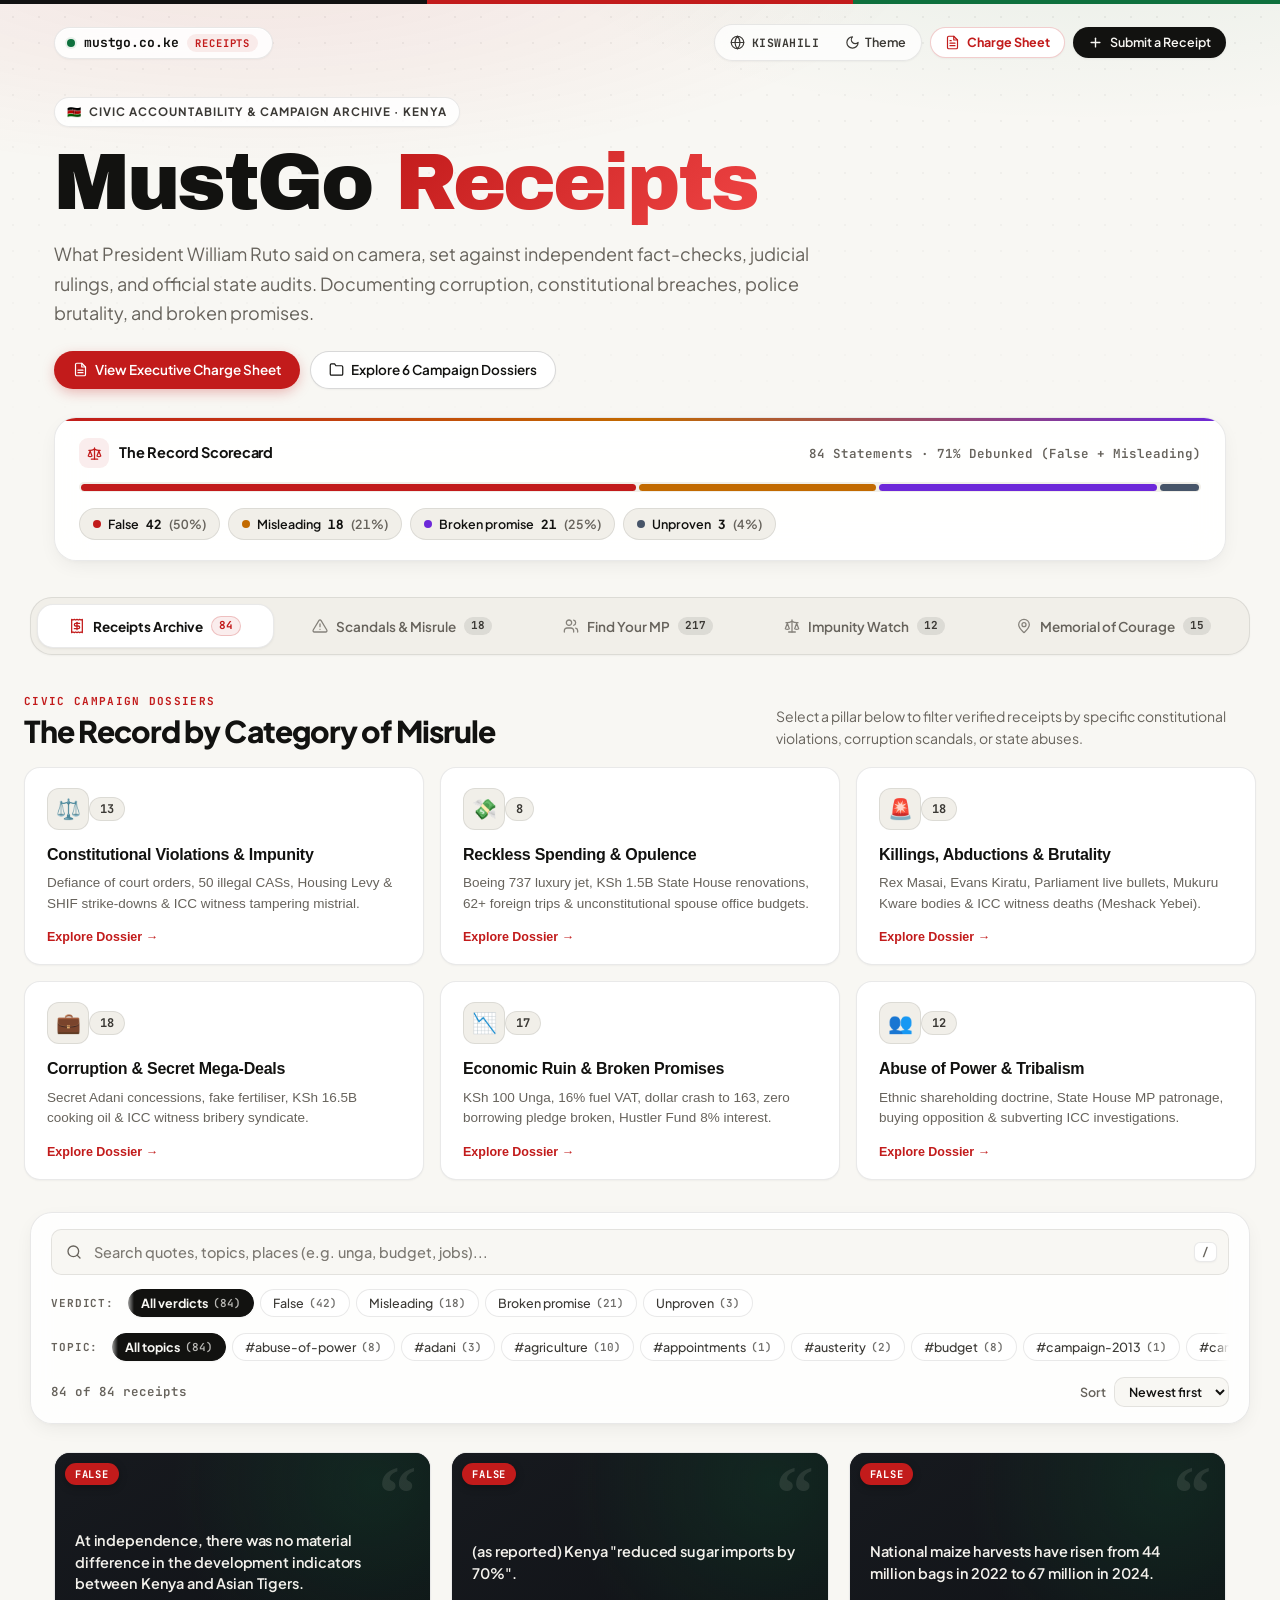
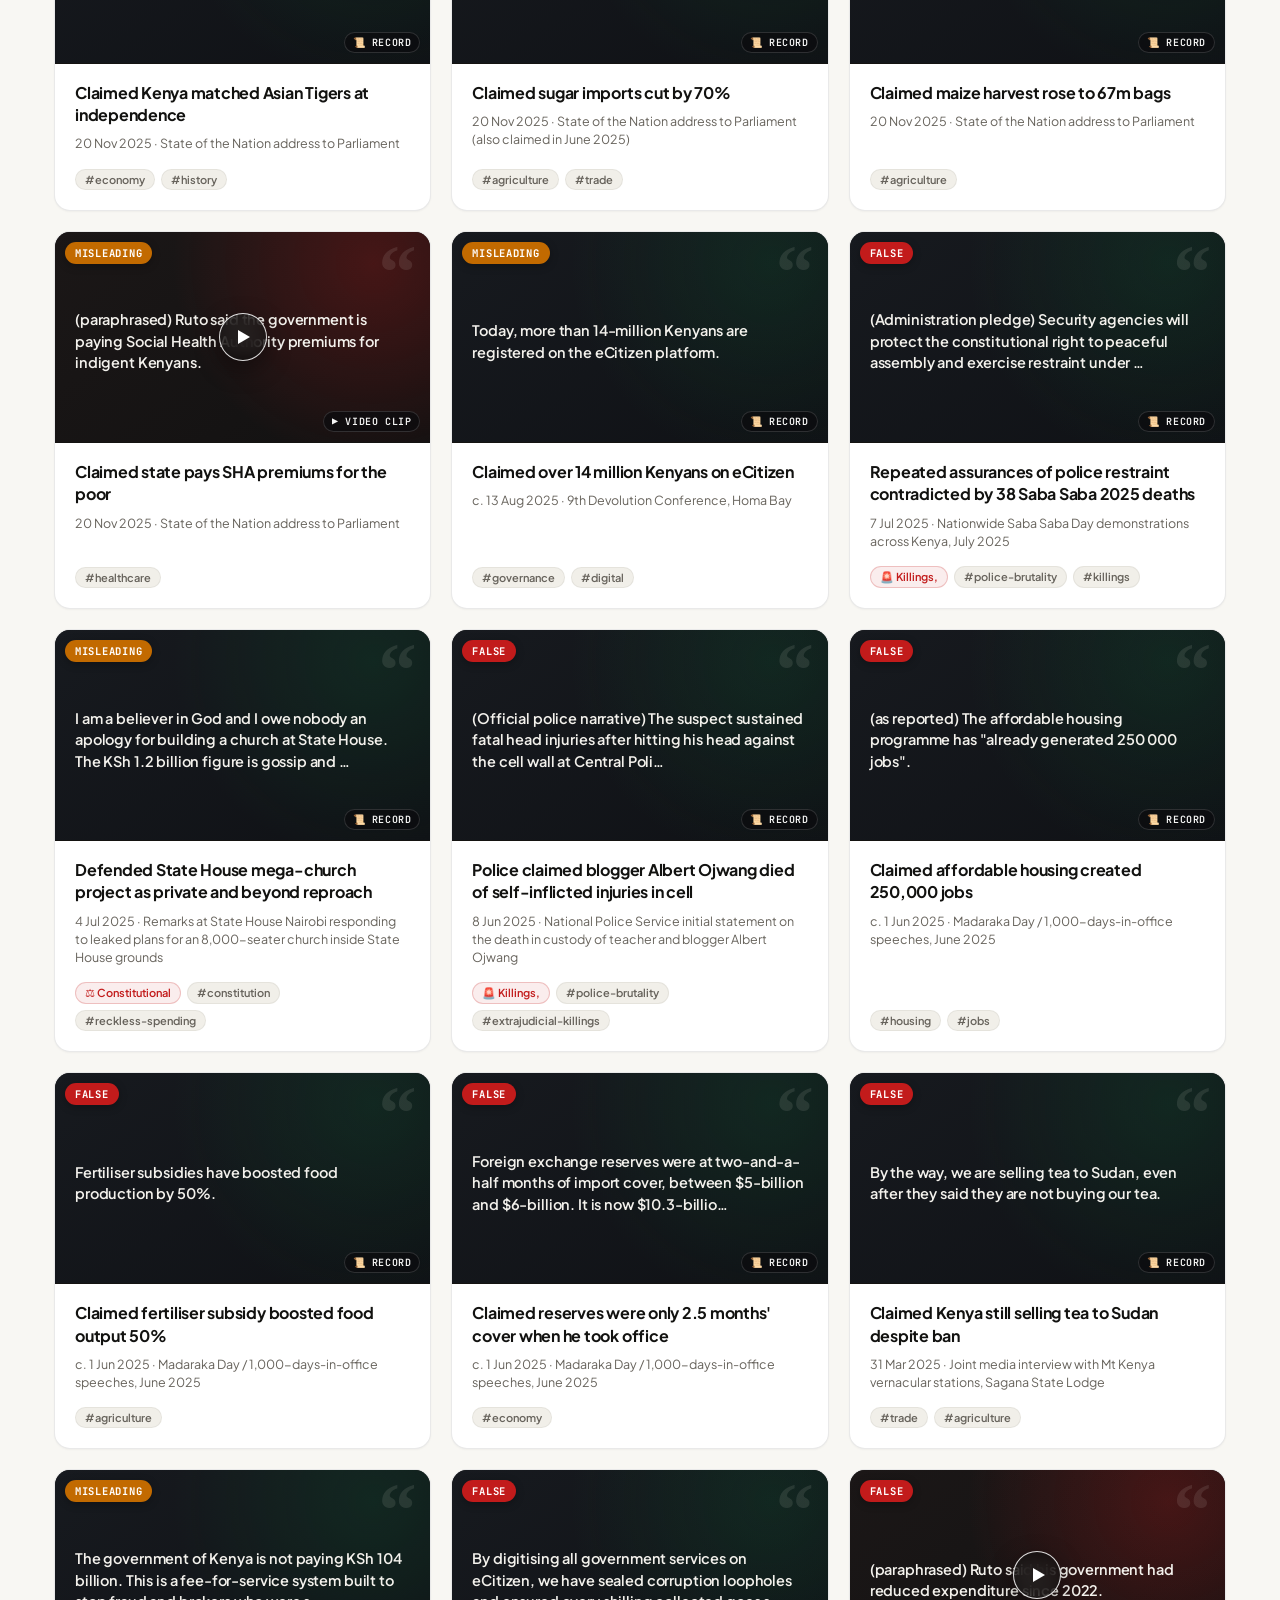
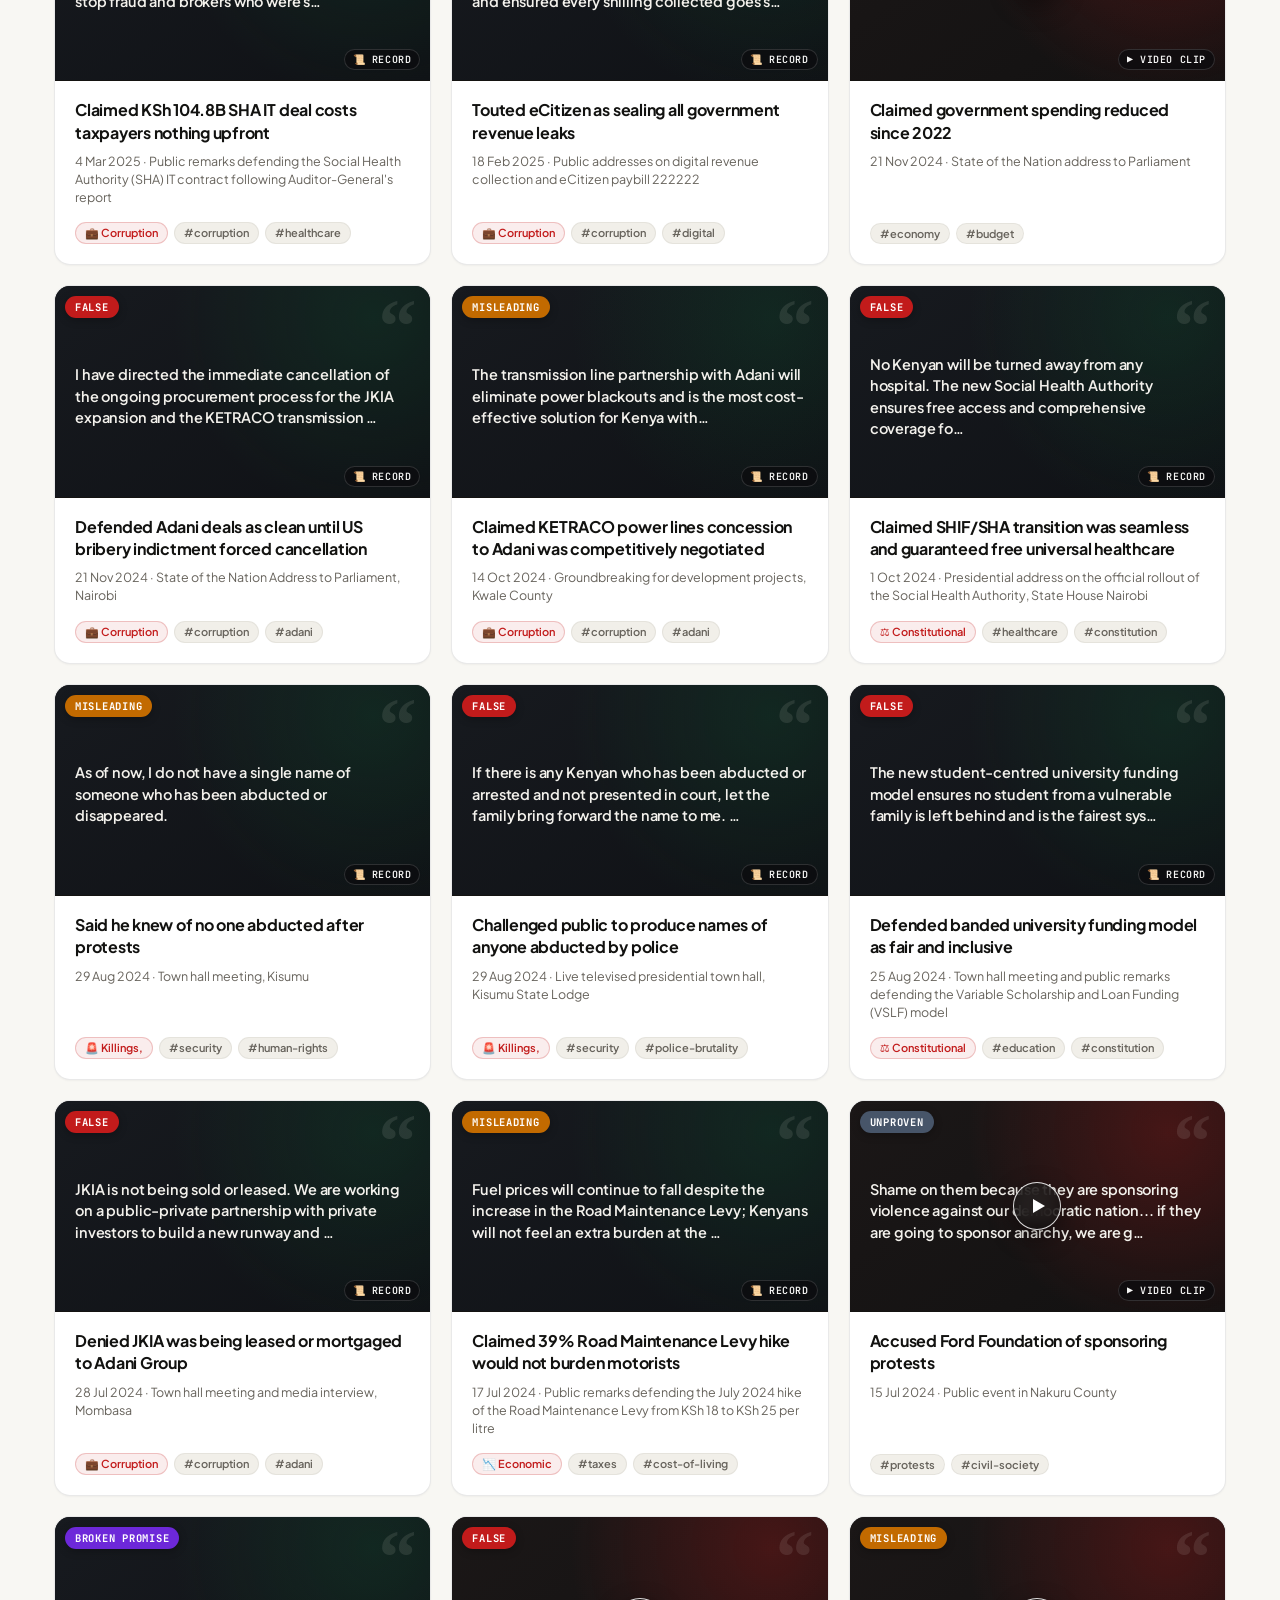
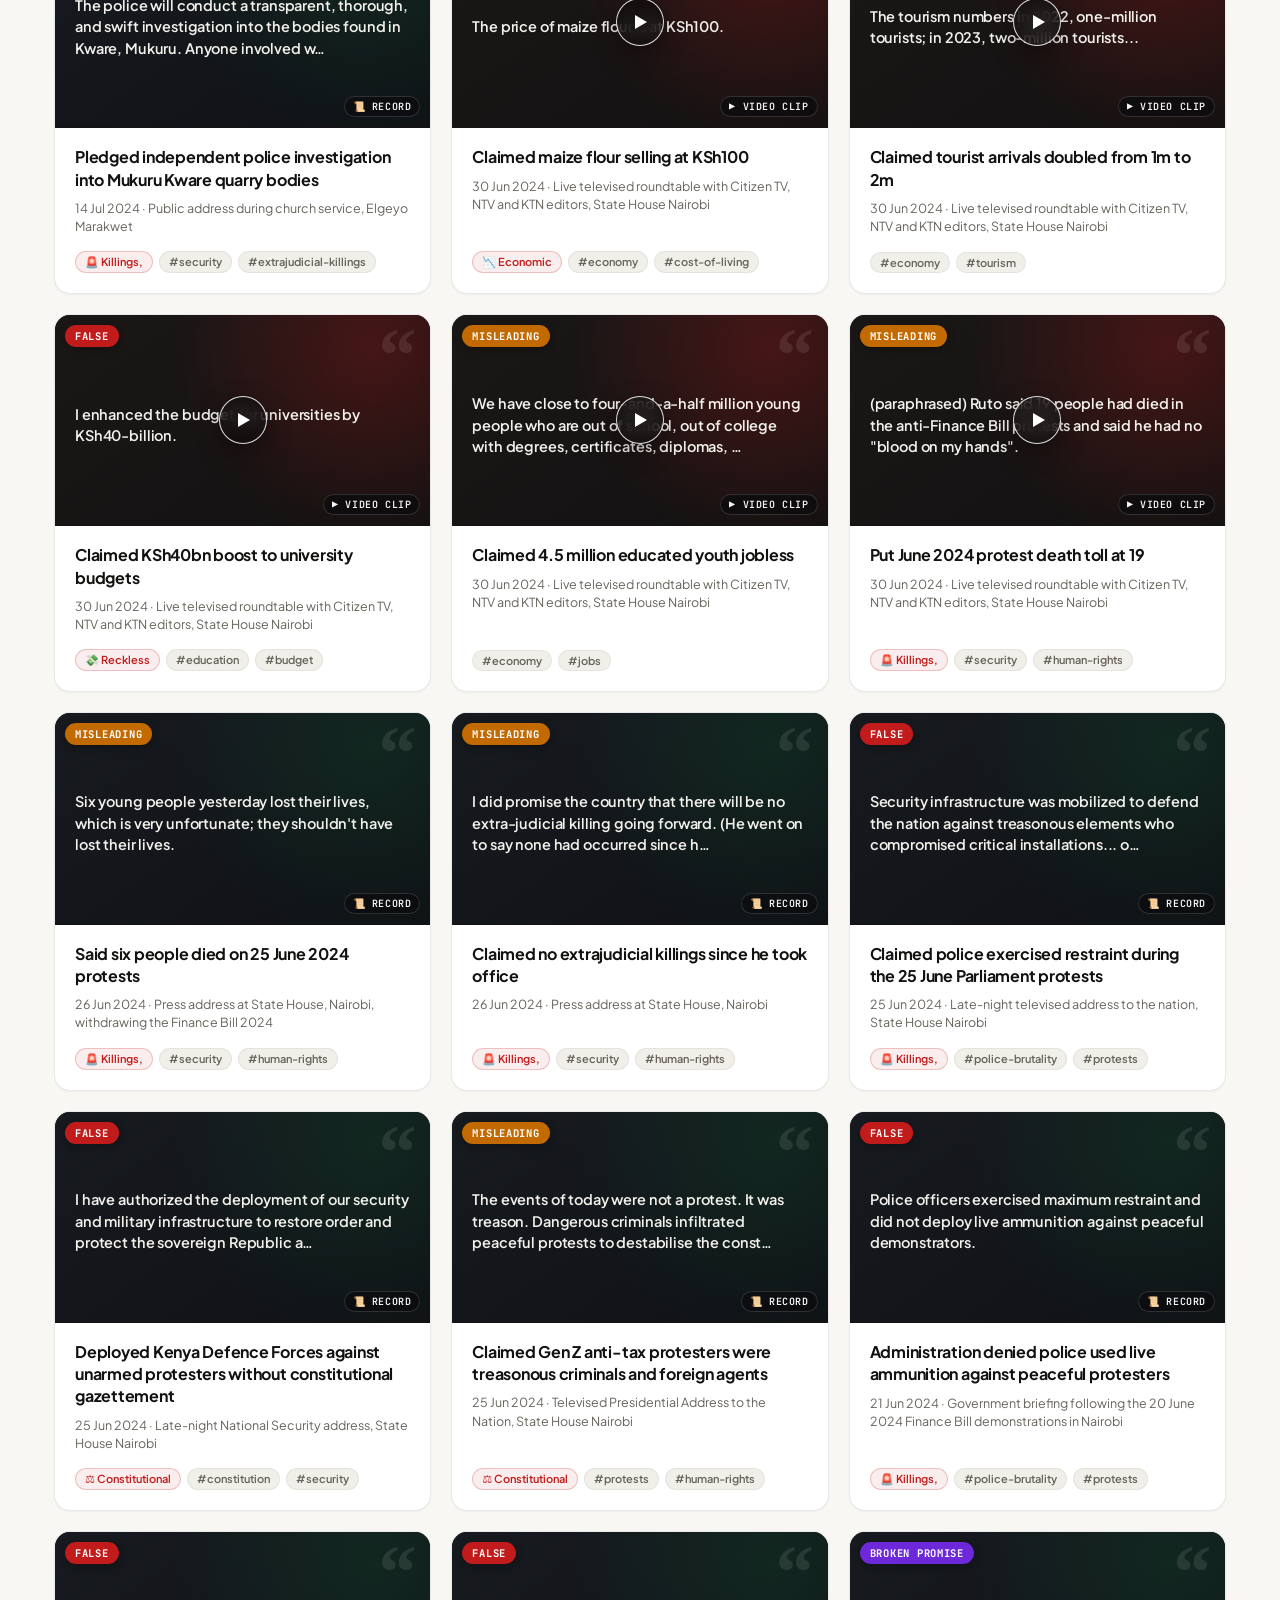
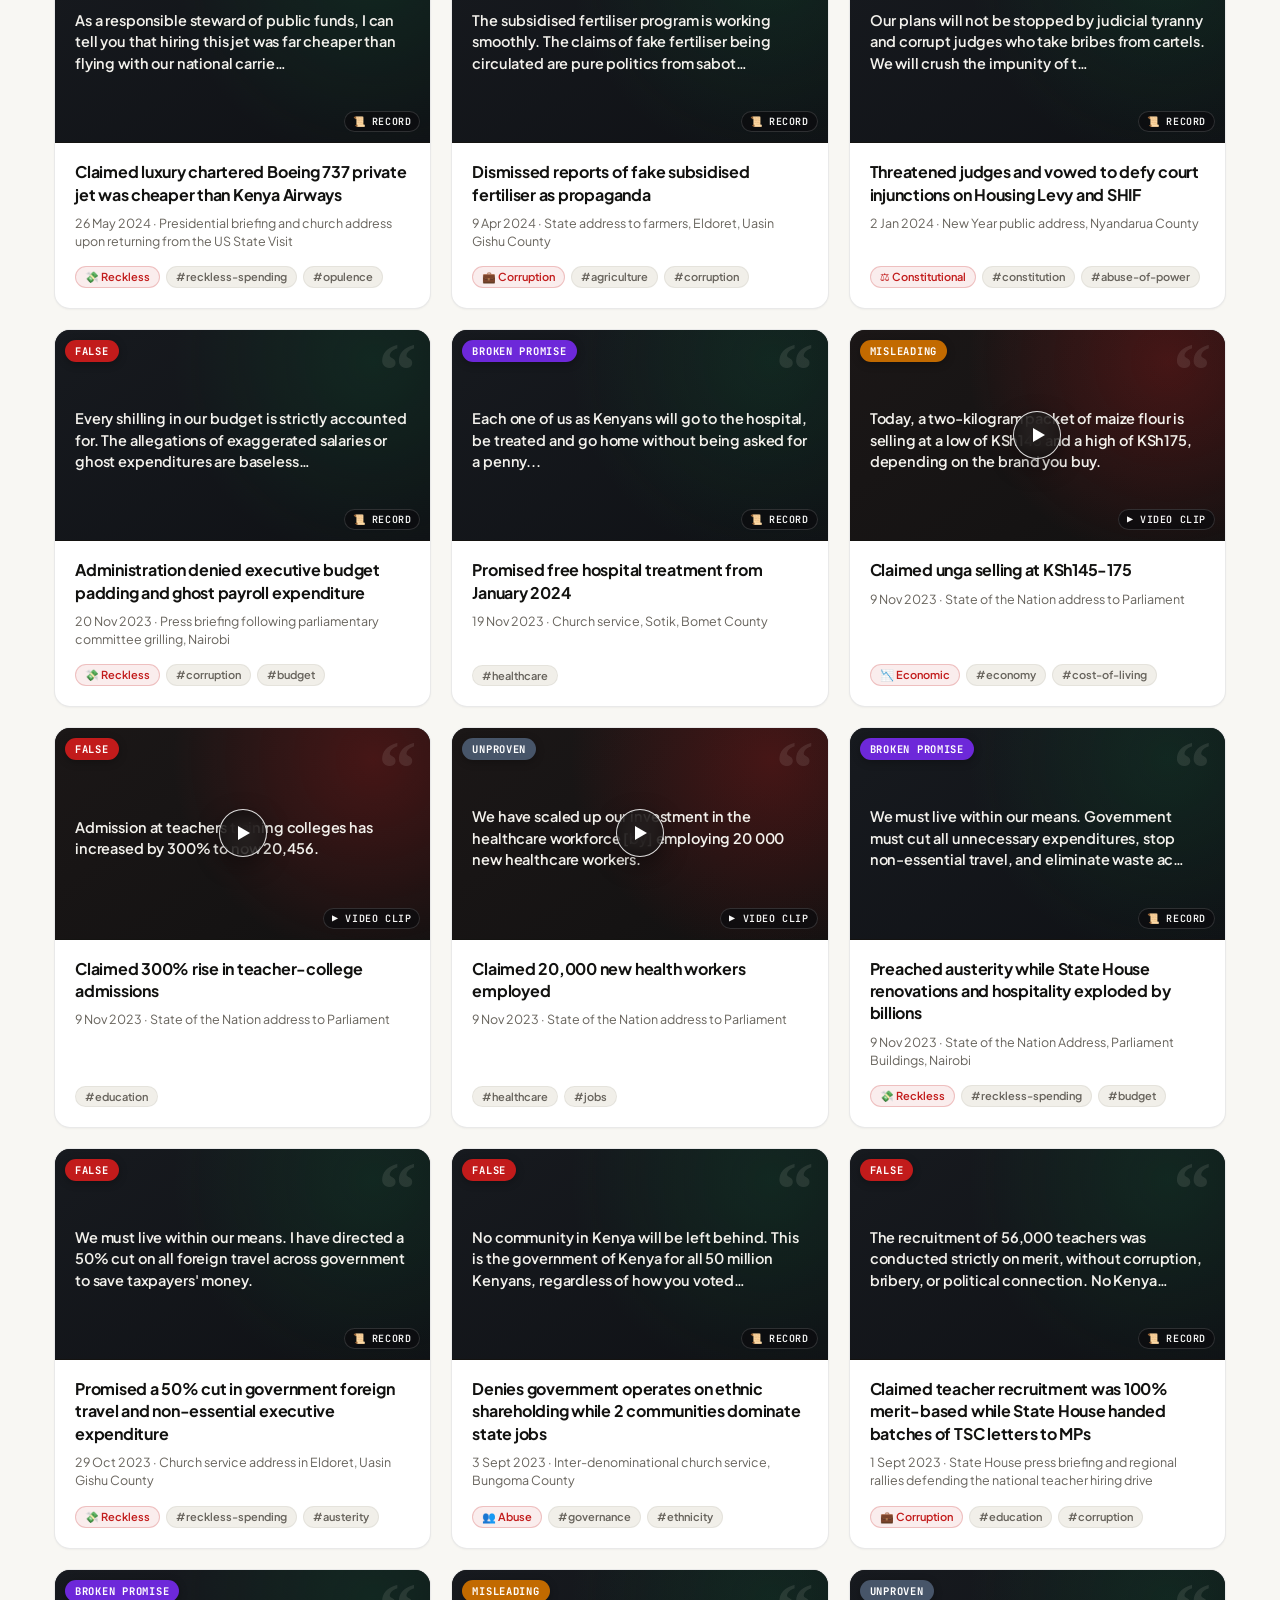
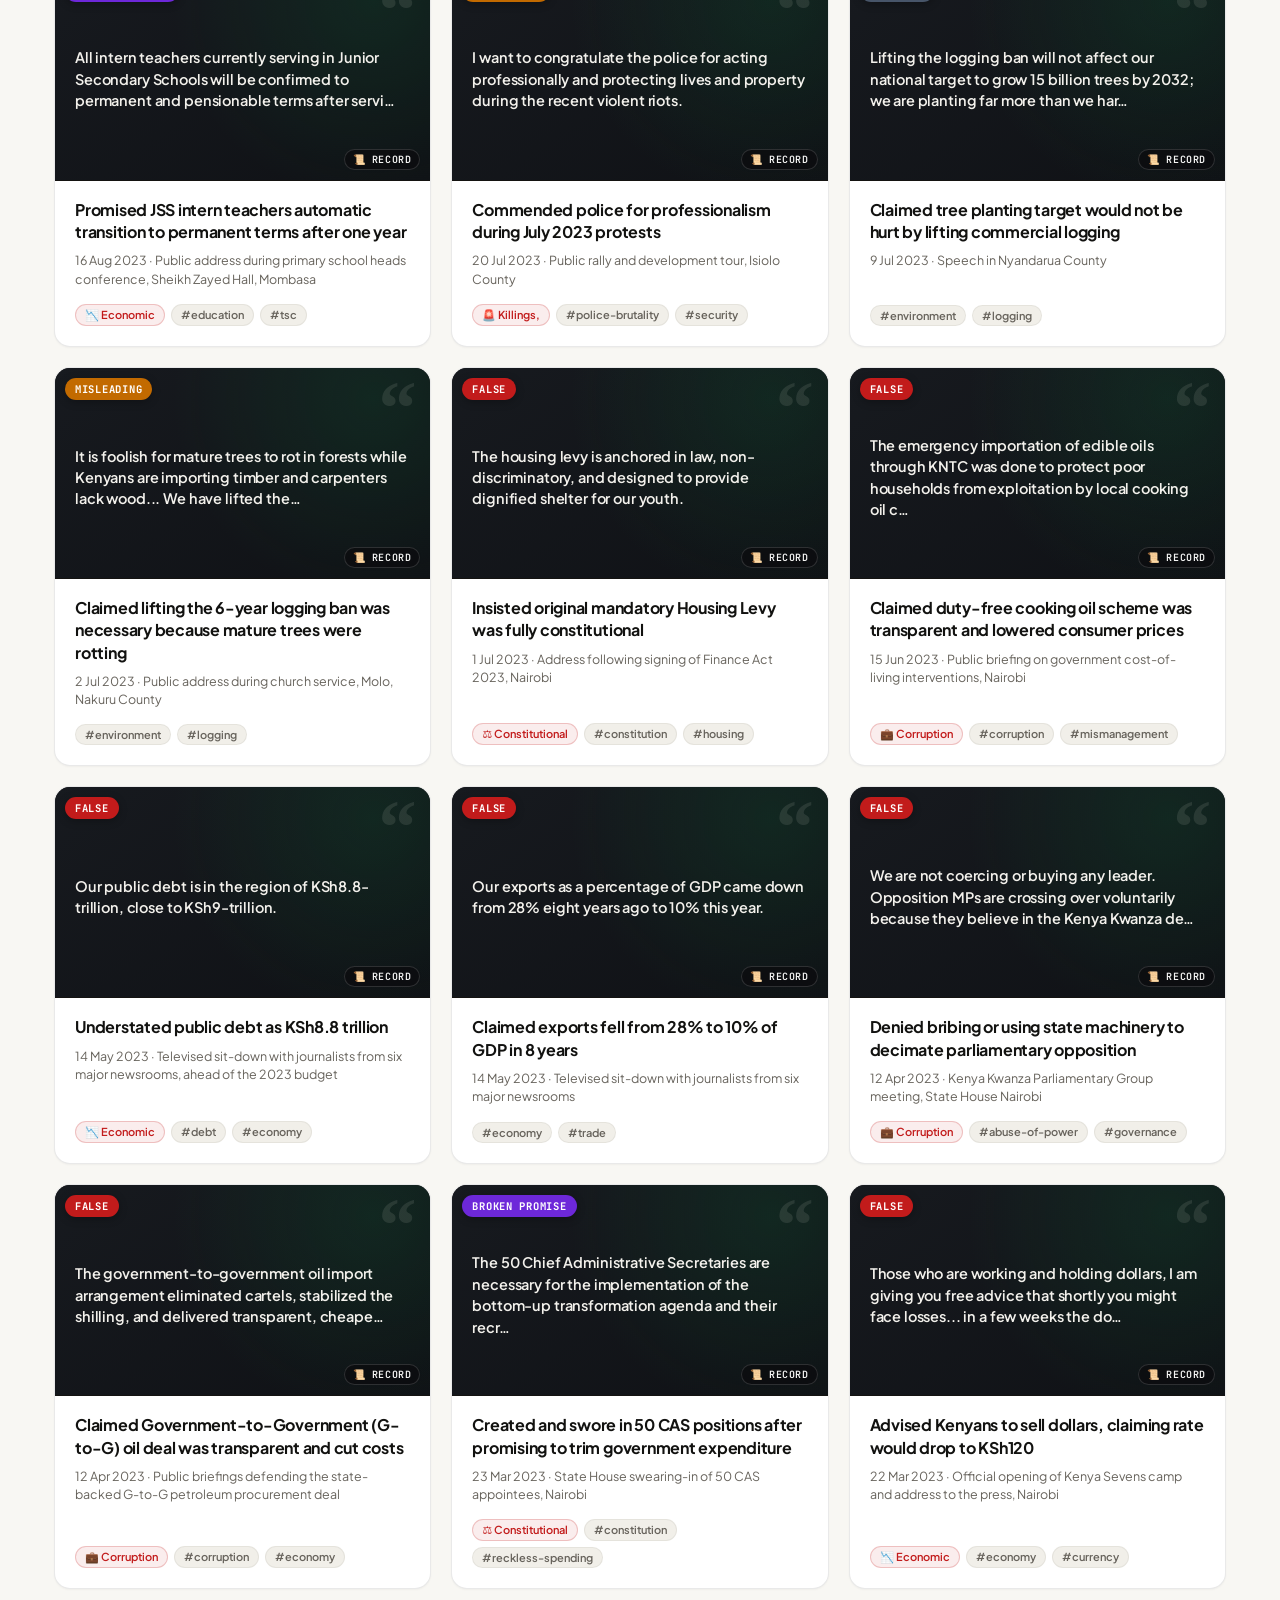
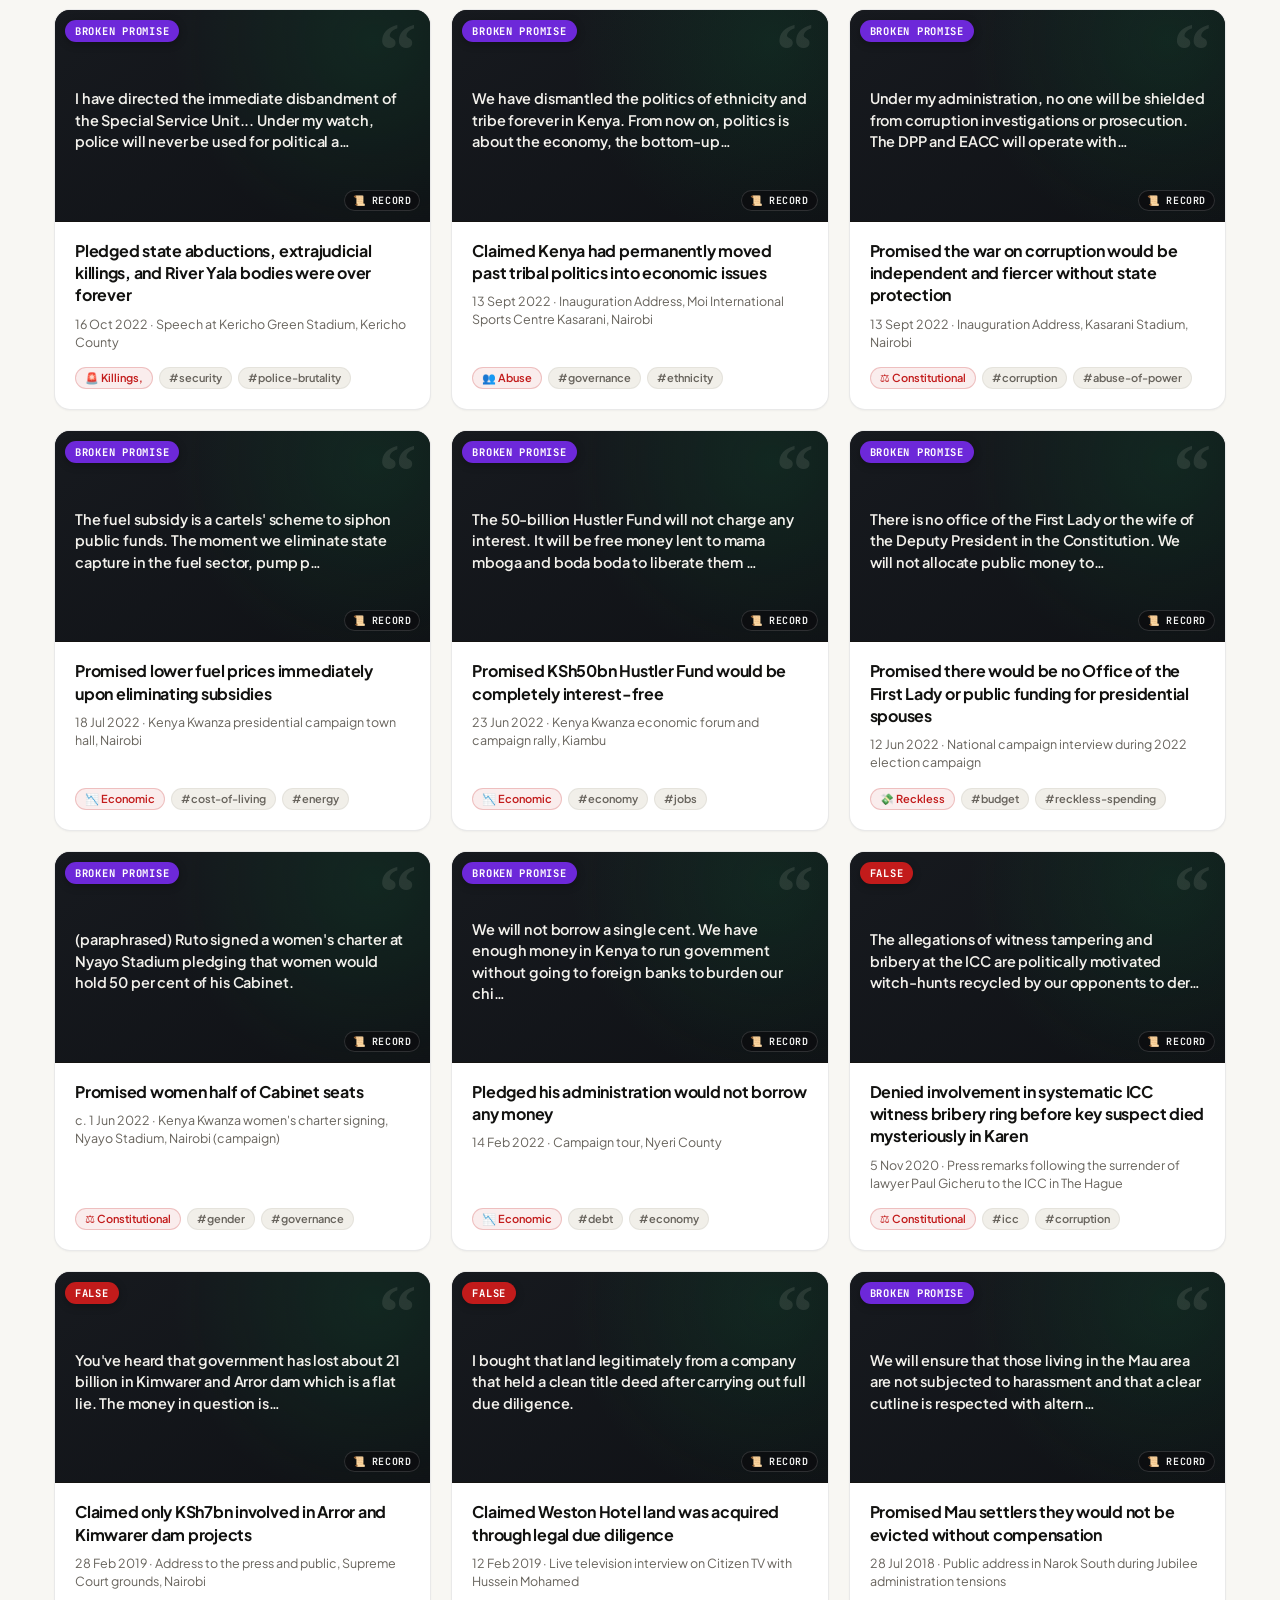
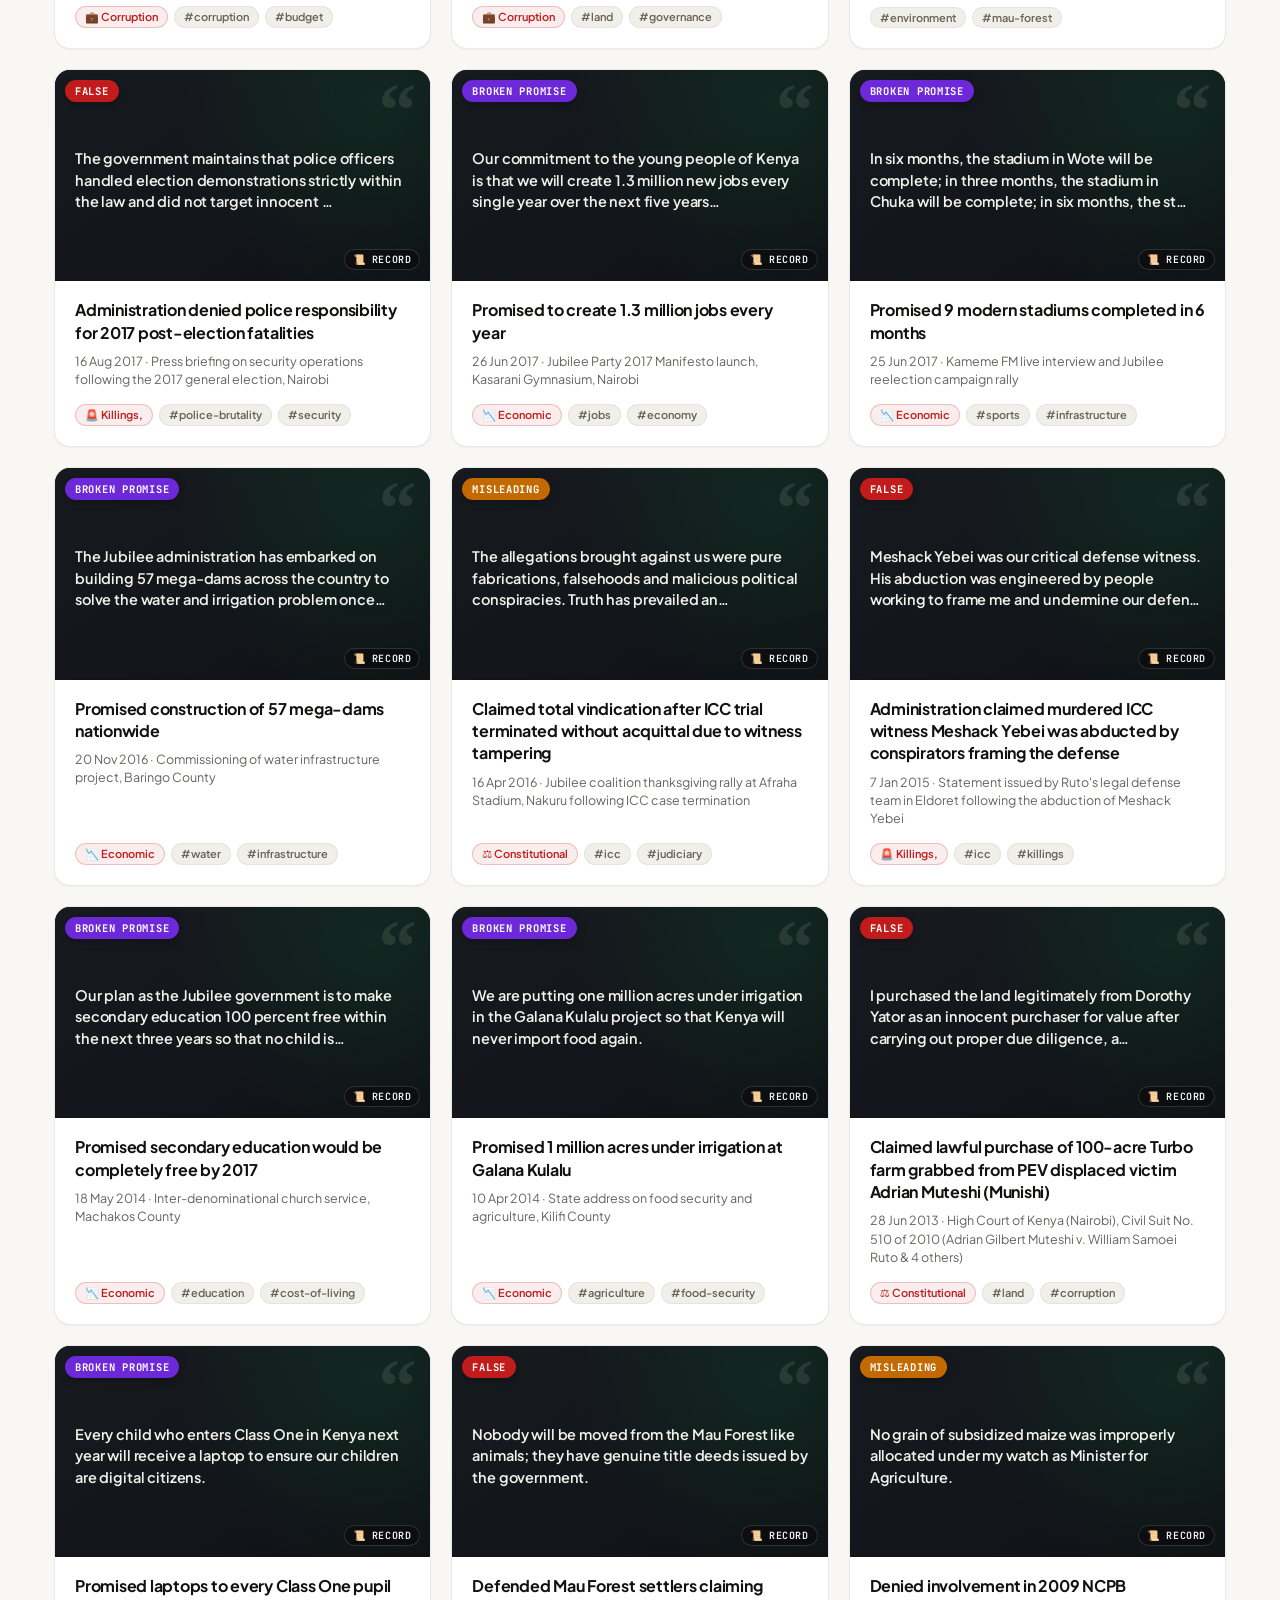
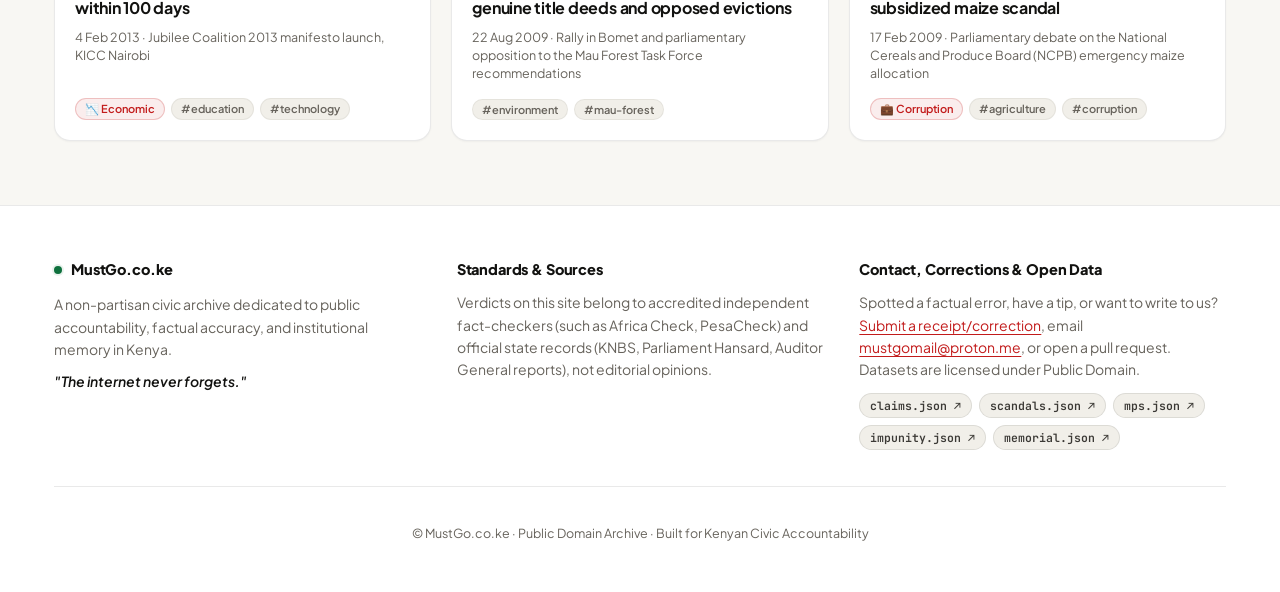
==== commit d92f6647: "Audit & fix source URLs, add new receipts, and launch Scandals & Misrule ledger" ====
--- a/index.html
+++ b/index.html
@@ -128,6 +128,18 @@
               "encodingFormat": "application/json",
               "contentUrl": "https://mustgo.co.ke/data/memorial.json"
             }
+          },
+          {
+            "@type": "Dataset",
+            "name": "Governance, Corruption & Misrule Ledger",
+            "description": "Verified case files documenting procurement corruption, reckless spending, abuse of office, and audit-flagged mismanagement.",
+            "url": "https://mustgo.co.ke/data/scandals.json",
+            "license": "https://creativecommons.org/publicdomain/zero/1.0/",
+            "distribution": {
+              "@type": "DataDownload",
+              "encodingFormat": "application/json",
+              "contentUrl": "https://mustgo.co.ke/data/scandals.json"
+            }
           }
         ]
       }
@@ -213,10 +225,10 @@
             </span>
             <strong data-i18n="scorecard_title">The Record Scorecard</strong>
           </div>
-          <div id="sc-summary" class="scorecard-summary"><!-- PRERENDER:SC_SUMMARY -->75 Statements · 68% Debunked (False + Misleading)<!-- /PRERENDER:SC_SUMMARY --></div>
-        </div>
-        <div id="sc-bar" class="score-bar" role="progressbar" aria-label="Distribution of verdicts"><!-- PRERENDER:SC_BAR --><div class="score-seg" data-v="False" style="width: 48.0%" title="False: 36 (48.0%) - Click to filter"></div><div class="score-seg" data-v="Misleading" style="width: 20.0%" title="Misleading: 15 (20.0%) - Click to filter"></div><div class="score-seg" data-v="Broken promise" style="width: 28.0%" title="Broken promise: 21 (28.0%) - Click to filter"></div><div class="score-seg" data-v="Unproven" style="width: 4.0%" title="Unproven: 3 (4.0%) - Click to filter"></div><!-- /PRERENDER:SC_BAR --></div>
-        <div id="sc-pills" class="score-pills"><!-- PRERENDER:SC_PILLS --><button type="button" class="score-pill" data-v="False" aria-pressed="false"><span class="dot"></span><span>False</span> <strong>36</strong> <span class="meta">(48%)</span></button><button type="button" class="score-pill" data-v="Misleading" aria-pressed="false"><span class="dot"></span><span>Misleading</span> <strong>15</strong> <span class="meta">(20%)</span></button><button type="button" class="score-pill" data-v="Broken promise" aria-pressed="false"><span class="dot"></span><span>Broken promise</span> <strong>21</strong> <span class="meta">(28%)</span></button><button type="button" class="score-pill" data-v="Unproven" aria-pressed="false"><span class="dot"></span><span>Unproven</span> <strong>3</strong> <span class="meta">(4%)</span></button><!-- /PRERENDER:SC_PILLS --></div>
+          <div id="sc-summary" class="scorecard-summary"><!-- PRERENDER:SC_SUMMARY -->84 Statements · 71% Debunked (False + Misleading)<!-- /PRERENDER:SC_SUMMARY --></div>
+        </div>
+        <div id="sc-bar" class="score-bar" role="progressbar" aria-label="Distribution of verdicts"><!-- PRERENDER:SC_BAR --><div class="score-seg" data-v="False" style="width: 50.0%" title="False: 42 (50.0%) - Click to filter"></div><div class="score-seg" data-v="Misleading" style="width: 21.4%" title="Misleading: 18 (21.4%) - Click to filter"></div><div class="score-seg" data-v="Broken promise" style="width: 25.0%" title="Broken promise: 21 (25.0%) - Click to filter"></div><div class="score-seg" data-v="Unproven" style="width: 3.6%" title="Unproven: 3 (3.6%) - Click to filter"></div><!-- /PRERENDER:SC_BAR --></div>
+        <div id="sc-pills" class="score-pills"><!-- PRERENDER:SC_PILLS --><button type="button" class="score-pill" data-v="False" aria-pressed="false"><span class="dot"></span><span>False</span> <strong>42</strong> <span class="meta">(50%)</span></button><button type="button" class="score-pill" data-v="Misleading" aria-pressed="false"><span class="dot"></span><span>Misleading</span> <strong>18</strong> <span class="meta">(21%)</span></button><button type="button" class="score-pill" data-v="Broken promise" aria-pressed="false"><span class="dot"></span><span>Broken promise</span> <strong>21</strong> <span class="meta">(25%)</span></button><button type="button" class="score-pill" data-v="Unproven" aria-pressed="false"><span class="dot"></span><span>Unproven</span> <strong>3</strong> <span class="meta">(4%)</span></button><!-- /PRERENDER:SC_PILLS --></div>
       </section>
     </div>
   </header>
@@ -226,7 +238,12 @@
     <button class="hub-tab active" id="tab-btn-receipts" data-tab="receipts" type="button" role="tab" aria-selected="true" aria-controls="section-receipts">
       <svg class="ui-icon hub-svg" viewBox="0 0 24 24" fill="none" stroke="currentColor" stroke-width="1.9" stroke-linecap="round" stroke-linejoin="round" aria-hidden="true"><path d="M4 2v20l2-1 2 1 2-1 2 1 2-1 2 1 2-1 2 1V2l-2 1-2-1-2 1-2-1-2 1-2-1-2 1Z"/><path d="M16 8h-6a2 2 0 1 0 0 4h4a2 2 0 1 1 0 4H8"/><path d="M12 17.5v-11"/></svg>
       <span class="hub-label" data-i18n="nav_receipts">Receipts Archive</span>
-      <span class="hub-badge" id="hub-count-receipts">75</span>
+      <span class="hub-badge" id="hub-count-receipts">84</span>
+    </button>
+    <button class="hub-tab" id="tab-btn-scandals" data-tab="scandals" type="button" role="tab" aria-selected="false" aria-controls="section-scandals">
+      <svg class="ui-icon hub-svg" viewBox="0 0 24 24" fill="none" stroke="currentColor" stroke-width="1.9" stroke-linecap="round" stroke-linejoin="round" aria-hidden="true"><path d="M10.29 3.86 1.82 18a2 2 0 0 0 1.71 3h16.94a2 2 0 0 0 1.71-3L13.71 3.86a2 2 0 0 0-3.42 0Z"/><line x1="12" y1="9" x2="12" y2="13"/><line x1="12" y1="17" x2="12.01" y2="17"/></svg>
+      <span class="hub-label" data-i18n="nav_scandals">Scandals &amp; Misrule</span>
+      <span class="hub-badge" id="hub-count-scandals">18</span>
     </button>
     <button class="hub-tab" id="tab-btn-mps" data-tab="mps" type="button" role="tab" aria-selected="false" aria-controls="section-mps">
       <svg class="ui-icon hub-svg" viewBox="0 0 24 24" fill="none" stroke="currentColor" stroke-width="1.9" stroke-linecap="round" stroke-linejoin="round" aria-hidden="true"><path d="M16 21v-2a4 4 0 0 0-4-4H6a4 4 0 0 0-4 4v2"/><circle cx="9" cy="7" r="4"/><path d="M22 21v-2a4 4 0 0 0-3-3.87"/><path d="M16 3.13a4 4 0 0 1 0 7.75"/></svg>
@@ -236,12 +253,12 @@
     <button class="hub-tab" id="tab-btn-impunity" data-tab="impunity" type="button" role="tab" aria-selected="false" aria-controls="section-impunity">
       <svg class="ui-icon hub-svg" viewBox="0 0 24 24" fill="none" stroke="currentColor" stroke-width="1.9" stroke-linecap="round" stroke-linejoin="round" aria-hidden="true"><path d="m16 16 3-8 3 8c-.87.65-1.92 1-3 1s-2.13-.35-3-1Z"/><path d="m2 16 3-8 3 8c-.87.65-1.92 1-3 1s-2.13-.35-3-1Z"/><path d="M7 21h10"/><path d="M12 3v18"/><path d="M3 7h2c2 0 5-1 7-2 2 1 5 2 7 2h2"/></svg>
       <span class="hub-label" data-i18n="nav_impunity">Impunity Watch</span>
-      <span class="hub-badge" id="hub-count-impunity">10</span>
+      <span class="hub-badge" id="hub-count-impunity">12</span>
     </button>
     <button class="hub-tab" id="tab-btn-memorial" data-tab="memorial" type="button" role="tab" aria-selected="false" aria-controls="section-memorial">
       <svg class="ui-icon hub-svg" viewBox="0 0 24 24" fill="none" stroke="currentColor" stroke-width="1.9" stroke-linecap="round" stroke-linejoin="round" aria-hidden="true"><path d="M12 22c4-4 8-7.5 8-12a8 8 0 1 0-16 0c0 4.5 4 8 8 12Z"/><circle cx="12" cy="10" r="3"/></svg>
       <span class="hub-label" data-i18n="nav_memorial">Memorial of Courage</span>
-      <span class="hub-badge" id="hub-count-memorial">13</span>
+      <span class="hub-badge" id="hub-count-memorial">15</span>
     </button>
   </nav>
 
@@ -341,7 +358,7 @@
 
     <div class="row">
       <div class="active-filters-info">
-        <span id="count" class="count"><!-- PRERENDER:COUNT -->75 of 75 receipts<!-- /PRERENDER:COUNT --></span>
+        <span id="count" class="count"><!-- PRERENDER:COUNT -->84 of 84 receipts<!-- /PRERENDER:COUNT --></span>
         <button id="reset-filters" class="btn-text" type="button" hidden data-i18n="reset_filters">Reset all filters</button>
       </div>
       <label class="sort"><span data-i18n="sort_label">Sort</span>
@@ -386,16 +403,24 @@
       <li class="card" tabindex="0"><div class="thumb no-video"><div class="fallback">National maize harvests have risen from 44 million bags in 2022 to 67 million in 2024.</div><span class="badge" data-v="False">False</span><span class="play" aria-hidden="true"></span><span class="video-status-tag">📜 Record</span></div><div class="body"><h2>Claimed maize harvest rose to 67m bags</h2><p class="meta">20 Nov 2025 · State of the Nation address to Parliament</p><div class="tags-list"><span class="tag-pill">#agriculture</span></div></div></li>
       <li class="card" tabindex="0"><div class="thumb"><div class="fallback">(paraphrased) Ruto said the government is paying Social Health Authority premiums for indigent Kenyans.</div><img src="https://pbs.twimg.com/media/G6N--YSWkAAommU.jpg" alt="" loading="lazy" onerror="this.remove()"><span class="badge" data-v="Misleading">Misleading</span><span class="play" aria-hidden="true"></span><span class="video-status-tag">▶ Video Clip</span></div><div class="body"><h2>Claimed state pays SHA premiums for the poor</h2><p class="meta">20 Nov 2025 · State of the Nation address to Parliament</p><div class="tags-list"><span class="tag-pill">#healthcare</span></div></div></li>
       <li class="card" tabindex="0"><div class="thumb no-video"><div class="fallback">Today, more than 14-million Kenyans are registered on the eCitizen platform.</div><span class="badge" data-v="Misleading">Misleading</span><span class="play" aria-hidden="true"></span><span class="video-status-tag">📜 Record</span></div><div class="body"><h2>Claimed over 14 million Kenyans on eCitizen</h2><p class="meta">c. 13 Aug 2025 · 9th Devolution Conference, Homa Bay</p><div class="tags-list"><span class="tag-pill">#governance</span><span class="tag-pill">#digital</span></div></div></li>
+      <li class="card" tabindex="0"><div class="thumb no-video"><div class="fallback">(Administration pledge) Security agencies will protect the constitutional right to peaceful assembly and exercise restraint under …</div><span class="badge" data-v="False">False</span><span class="play" aria-hidden="true"></span><span class="video-status-tag">📜 Record</span></div><div class="body"><h2>Repeated assurances of police restraint contradicted by 38 Saba Saba 2025 deaths</h2><p class="meta">7 Jul 2025 · Nationwide Saba Saba Day demonstrations across Kenya, July 2025</p><div class="tags-list"><span class="tag-pill tag-dossier" title="Killings, Abductions &amp; Police Brutality">🚨 Killings,</span><span class="tag-pill">#police-brutality</span><span class="tag-pill">#killings</span></div></div></li>
+      <li class="card" tabindex="0"><div class="thumb no-video"><div class="fallback">I am a believer in God and I owe nobody an apology for building a church at State House. The KSh 1.2 billion figure is gossip and …</div><span class="badge" data-v="Misleading">Misleading</span><span class="play" aria-hidden="true"></span><span class="video-status-tag">📜 Record</span></div><div class="body"><h2>Defended State House mega-church project as private and beyond reproach</h2><p class="meta">4 Jul 2025 · Remarks at State House Nairobi responding to leaked plans for an 8,000-seater church inside State House grounds</p><div class="tags-list"><span class="tag-pill tag-dossier" title="Constitutional Violations &amp; Impunity">⚖️ Constitutional</span><span class="tag-pill">#constitution</span><span class="tag-pill">#reckless-spending</span></div></div></li>
+      <li class="card" tabindex="0"><div class="thumb no-video"><div class="fallback">(Official police narrative) The suspect sustained fatal head injuries after hitting his head against the cell wall at Central Poli…</div><span class="badge" data-v="False">False</span><span class="play" aria-hidden="true"></span><span class="video-status-tag">📜 Record</span></div><div class="body"><h2>Police claimed blogger Albert Ojwang died of self-inflicted injuries in cell</h2><p class="meta">8 Jun 2025 · National Police Service initial statement on the death in custody of teacher and blogger Albert Ojwang</p><div class="tags-list"><span class="tag-pill tag-dossier" title="Killings, Abductions &amp; Police Brutality">🚨 Killings,</span><span class="tag-pill">#police-brutality</span><span class="tag-pill">#extrajudicial-killings</span></div></div></li>
       <li class="card" tabindex="0"><div class="thumb no-video"><div class="fallback">(as reported) The affordable housing programme has &quot;already generated 250 000 jobs&quot;.</div><span class="badge" data-v="False">False</span><span class="play" aria-hidden="true"></span><span class="video-status-tag">📜 Record</span></div><div class="body"><h2>Claimed affordable housing created 250,000 jobs</h2><p class="meta">c. 1 Jun 2025 · Madaraka Day / 1,000-days-in-office speeches, June 2025</p><div class="tags-list"><span class="tag-pill">#housing</span><span class="tag-pill">#jobs</span></div></div></li>
       <li class="card" tabindex="0"><div class="thumb no-video"><div class="fallback">Fertiliser subsidies have boosted food production by 50%.</div><span class="badge" data-v="False">False</span><span class="play" aria-hidden="true"></span><span class="video-status-tag">📜 Record</span></div><div class="body"><h2>Claimed fertiliser subsidy boosted food output 50%</h2><p class="meta">c. 1 Jun 2025 · Madaraka Day / 1,000-days-in-office speeches, June 2025</p><div class="tags-list"><span class="tag-pill">#agriculture</span></div></div></li>
       <li class="card" tabindex="0"><div class="thumb no-video"><div class="fallback">Foreign exchange reserves were at two-and-a-half months of import cover, between $5-billion and $6-billion. It is now $10.3-billio…</div><span class="badge" data-v="False">False</span><span class="play" aria-hidden="true"></span><span class="video-status-tag">📜 Record</span></div><div class="body"><h2>Claimed reserves were only 2.5 months&#x27; cover when he took office</h2><p class="meta">c. 1 Jun 2025 · Madaraka Day / 1,000-days-in-office speeches, June 2025</p><div class="tags-list"><span class="tag-pill">#economy</span></div></div></li>
       <li class="card" tabindex="0"><div class="thumb no-video"><div class="fallback">By the way, we are selling tea to Sudan, even after they said they are not buying our tea.</div><span class="badge" data-v="False">False</span><span class="play" aria-hidden="true"></span><span class="video-status-tag">📜 Record</span></div><div class="body"><h2>Claimed Kenya still selling tea to Sudan despite ban</h2><p class="meta">31 Mar 2025 · Joint media interview with Mt Kenya vernacular stations, Sagana State Lodge</p><div class="tags-list"><span class="tag-pill">#trade</span><span class="tag-pill">#agriculture</span></div></div></li>
+      <li class="card" tabindex="0"><div class="thumb no-video"><div class="fallback">The government of Kenya is not paying KSh 104 billion. This is a fee-for-service system built to stop fraud and brokers who were s…</div><span class="badge" data-v="Misleading">Misleading</span><span class="play" aria-hidden="true"></span><span class="video-status-tag">📜 Record</span></div><div class="body"><h2>Claimed KSh 104.8B SHA IT deal costs taxpayers nothing upfront</h2><p class="meta">4 Mar 2025 · Public remarks defending the Social Health Authority (SHA) IT contract following Auditor-General&#x27;s report</p><div class="tags-list"><span class="tag-pill tag-dossier" title="Corruption Scandals &amp; Secret Mega-Deals">💼 Corruption</span><span class="tag-pill">#corruption</span><span class="tag-pill">#healthcare</span></div></div></li>
+      <li class="card" tabindex="0"><div class="thumb no-video"><div class="fallback">By digitising all government services on eCitizen, we have sealed corruption loopholes and ensured every shilling collected goes s…</div><span class="badge" data-v="False">False</span><span class="play" aria-hidden="true"></span><span class="video-status-tag">📜 Record</span></div><div class="body"><h2>Touted eCitizen as sealing all government revenue leaks</h2><p class="meta">18 Feb 2025 · Public addresses on digital revenue collection and eCitizen paybill 222222</p><div class="tags-list"><span class="tag-pill tag-dossier" title="Corruption Scandals &amp; Secret Mega-Deals">💼 Corruption</span><span class="tag-pill">#corruption</span><span class="tag-pill">#digital</span></div></div></li>
       <li class="card" tabindex="0"><div class="thumb"><div class="fallback">(paraphrased) Ruto said his government had reduced expenditure since 2022.</div><img src="https://pbs.twimg.com/amplify_video_thumb/1859573359572303872/img/JwdPr4DDE9jtYSWQ.jpg" alt="" loading="lazy" onerror="this.remove()"><span class="badge" data-v="False">False</span><span class="play" aria-hidden="true"></span><span class="video-status-tag">▶ Video Clip</span></div><div class="body"><h2>Claimed government spending reduced since 2022</h2><p class="meta">21 Nov 2024 · State of the Nation address to Parliament</p><div class="tags-list"><span class="tag-pill">#economy</span><span class="tag-pill">#budget</span></div></div></li>
+      <li class="card" tabindex="0"><div class="thumb no-video"><div class="fallback">I have directed the immediate cancellation of the ongoing procurement process for the JKIA expansion and the KETRACO transmission …</div><span class="badge" data-v="False">False</span><span class="play" aria-hidden="true"></span><span class="video-status-tag">📜 Record</span></div><div class="body"><h2>Defended Adani deals as clean until US bribery indictment forced cancellation</h2><p class="meta">21 Nov 2024 · State of the Nation Address to Parliament, Nairobi</p><div class="tags-list"><span class="tag-pill tag-dossier" title="Corruption Scandals &amp; Secret Mega-Deals">💼 Corruption</span><span class="tag-pill">#corruption</span><span class="tag-pill">#adani</span></div></div></li>
       <li class="card" tabindex="0"><div class="thumb no-video"><div class="fallback">The transmission line partnership with Adani will eliminate power blackouts and is the most cost-effective solution for Kenya with…</div><span class="badge" data-v="Misleading">Misleading</span><span class="play" aria-hidden="true"></span><span class="video-status-tag">📜 Record</span></div><div class="body"><h2>Claimed KETRACO power lines concession to Adani was competitively negotiated</h2><p class="meta">14 Oct 2024 · Groundbreaking for development projects, Kwale County</p><div class="tags-list"><span class="tag-pill tag-dossier" title="Corruption Scandals &amp; Secret Mega-Deals">💼 Corruption</span><span class="tag-pill">#corruption</span><span class="tag-pill">#adani</span></div></div></li>
       <li class="card" tabindex="0"><div class="thumb no-video"><div class="fallback">No Kenyan will be turned away from any hospital. The new Social Health Authority ensures free access and comprehensive coverage fo…</div><span class="badge" data-v="False">False</span><span class="play" aria-hidden="true"></span><span class="video-status-tag">📜 Record</span></div><div class="body"><h2>Claimed SHIF/SHA transition was seamless and guaranteed free universal healthcare</h2><p class="meta">1 Oct 2024 · Presidential address on the official rollout of the Social Health Authority, State House Nairobi</p><div class="tags-list"><span class="tag-pill tag-dossier" title="Constitutional Violations &amp; Impunity">⚖️ Constitutional</span><span class="tag-pill">#healthcare</span><span class="tag-pill">#constitution</span></div></div></li>
       <li class="card" tabindex="0"><div class="thumb no-video"><div class="fallback">As of now, I do not have a single name of someone who has been abducted or disappeared.</div><span class="badge" data-v="Misleading">Misleading</span><span class="play" aria-hidden="true"></span><span class="video-status-tag">📜 Record</span></div><div class="body"><h2>Said he knew of no one abducted after protests</h2><p class="meta">29 Aug 2024 · Town hall meeting, Kisumu</p><div class="tags-list"><span class="tag-pill tag-dossier" title="Killings, Abductions &amp; Police Brutality">🚨 Killings,</span><span class="tag-pill">#security</span><span class="tag-pill">#human-rights</span></div></div></li>
       <li class="card" tabindex="0"><div class="thumb no-video"><div class="fallback">If there is any Kenyan who has been abducted or arrested and not presented in court, let the family bring forward the name to me. …</div><span class="badge" data-v="False">False</span><span class="play" aria-hidden="true"></span><span class="video-status-tag">📜 Record</span></div><div class="body"><h2>Challenged public to produce names of anyone abducted by police</h2><p class="meta">29 Aug 2024 · Live televised presidential town hall, Kisumu State Lodge</p><div class="tags-list"><span class="tag-pill tag-dossier" title="Killings, Abductions &amp; Police Brutality">🚨 Killings,</span><span class="tag-pill">#security</span><span class="tag-pill">#police-brutality</span></div></div></li>
+      <li class="card" tabindex="0"><div class="thumb no-video"><div class="fallback">The new student-centred university funding model ensures no student from a vulnerable family is left behind and is the fairest sys…</div><span class="badge" data-v="False">False</span><span class="play" aria-hidden="true"></span><span class="video-status-tag">📜 Record</span></div><div class="body"><h2>Defended banded university funding model as fair and inclusive</h2><p class="meta">25 Aug 2024 · Town hall meeting and public remarks defending the Variable Scholarship and Loan Funding (VSLF) model</p><div class="tags-list"><span class="tag-pill tag-dossier" title="Constitutional Violations &amp; Impunity">⚖️ Constitutional</span><span class="tag-pill">#education</span><span class="tag-pill">#constitution</span></div></div></li>
       <li class="card" tabindex="0"><div class="thumb no-video"><div class="fallback">JKIA is not being sold or leased. We are working on a public-private partnership with private investors to build a new runway and …</div><span class="badge" data-v="False">False</span><span class="play" aria-hidden="true"></span><span class="video-status-tag">📜 Record</span></div><div class="body"><h2>Denied JKIA was being leased or mortgaged to Adani Group</h2><p class="meta">28 Jul 2024 · Town hall meeting and media interview, Mombasa</p><div class="tags-list"><span class="tag-pill tag-dossier" title="Corruption Scandals &amp; Secret Mega-Deals">💼 Corruption</span><span class="tag-pill">#corruption</span><span class="tag-pill">#adani</span></div></div></li>
+      <li class="card" tabindex="0"><div class="thumb no-video"><div class="fallback">Fuel prices will continue to fall despite the increase in the Road Maintenance Levy; Kenyans will not feel an extra burden at the …</div><span class="badge" data-v="Misleading">Misleading</span><span class="play" aria-hidden="true"></span><span class="video-status-tag">📜 Record</span></div><div class="body"><h2>Claimed 39% Road Maintenance Levy hike would not burden motorists</h2><p class="meta">17 Jul 2024 · Public remarks defending the July 2024 hike of the Road Maintenance Levy from KSh 18 to KSh 25 per litre</p><div class="tags-list"><span class="tag-pill tag-dossier" title="Economic Ruin &amp; Broken Promises">📉 Economic</span><span class="tag-pill">#taxes</span><span class="tag-pill">#cost-of-living</span></div></div></li>
       <li class="card" tabindex="0"><div class="thumb"><div class="fallback">Shame on them because they are sponsoring violence against our democratic nation... if they are going to sponsor anarchy, we are g…</div><img src="https://pbs.twimg.com/amplify_video_thumb/1812799023805308929/img/cf1ZTet-sluMgvtr.jpg" alt="" loading="lazy" onerror="this.remove()"><span class="badge" data-v="Unproven">Unproven</span><span class="play" aria-hidden="true"></span><span class="video-status-tag">▶ Video Clip</span></div><div class="body"><h2>Accused Ford Foundation of sponsoring protests</h2><p class="meta">15 Jul 2024 · Public event in Nakuru County</p><div class="tags-list"><span class="tag-pill">#protests</span><span class="tag-pill">#civil-society</span></div></div></li>
       <li class="card" tabindex="0"><div class="thumb no-video"><div class="fallback">The police will conduct a transparent, thorough, and swift investigation into the bodies found in Kware, Mukuru. Anyone involved w…</div><span class="badge" data-v="Broken promise">Broken promise</span><span class="play" aria-hidden="true"></span><span class="video-status-tag">📜 Record</span></div><div class="body"><h2>Pledged independent police investigation into Mukuru Kware quarry bodies</h2><p class="meta">14 Jul 2024 · Public address during church service, Elgeyo Marakwet</p><div class="tags-list"><span class="tag-pill tag-dossier" title="Killings, Abductions &amp; Police Brutality">🚨 Killings,</span><span class="tag-pill">#security</span><span class="tag-pill">#extrajudicial-killings</span></div></div></li>
       <li class="card" tabindex="0"><div class="thumb"><div class="fallback">The price of maize flour is at KSh100.</div><span class="badge" data-v="False">False</span><span class="play" aria-hidden="true"></span><span class="video-status-tag">▶ Video Clip</span></div><div class="body"><h2>Claimed maize flour selling at KSh100</h2><p class="meta">30 Jun 2024 · Live televised roundtable with Citizen TV, NTV and KTN editors, State House Nairobi</p><div class="tags-list"><span class="tag-pill tag-dossier" title="Economic Ruin &amp; Broken Promises">📉 Economic</span><span class="tag-pill">#economy</span><span class="tag-pill">#cost-of-living</span></div></div></li>
@@ -430,6 +455,7 @@
       <li class="card" tabindex="0"><div class="thumb no-video"><div class="fallback">Our public debt is in the region of KSh8.8-trillion, close to KSh9-trillion.</div><span class="badge" data-v="False">False</span><span class="play" aria-hidden="true"></span><span class="video-status-tag">📜 Record</span></div><div class="body"><h2>Understated public debt as KSh8.8 trillion</h2><p class="meta">14 May 2023 · Televised sit-down with journalists from six major newsrooms, ahead of the 2023 budget</p><div class="tags-list"><span class="tag-pill tag-dossier" title="Economic Ruin &amp; Broken Promises">📉 Economic</span><span class="tag-pill">#debt</span><span class="tag-pill">#economy</span></div></div></li>
       <li class="card" tabindex="0"><div class="thumb no-video"><div class="fallback">Our exports as a percentage of GDP came down from 28% eight years ago to 10% this year.</div><span class="badge" data-v="False">False</span><span class="play" aria-hidden="true"></span><span class="video-status-tag">📜 Record</span></div><div class="body"><h2>Claimed exports fell from 28% to 10% of GDP in 8 years</h2><p class="meta">14 May 2023 · Televised sit-down with journalists from six major newsrooms</p><div class="tags-list"><span class="tag-pill">#economy</span><span class="tag-pill">#trade</span></div></div></li>
       <li class="card" tabindex="0"><div class="thumb no-video"><div class="fallback">We are not coercing or buying any leader. Opposition MPs are crossing over voluntarily because they believe in the Kenya Kwanza de…</div><span class="badge" data-v="False">False</span><span class="play" aria-hidden="true"></span><span class="video-status-tag">📜 Record</span></div><div class="body"><h2>Denied bribing or using state machinery to decimate parliamentary opposition</h2><p class="meta">12 Apr 2023 · Kenya Kwanza Parliamentary Group meeting, State House Nairobi</p><div class="tags-list"><span class="tag-pill tag-dossier" title="Corruption Scandals &amp; Secret Mega-Deals">💼 Corruption</span><span class="tag-pill">#abuse-of-power</span><span class="tag-pill">#governance</span></div></div></li>
+      <li class="card" tabindex="0"><div class="thumb no-video"><div class="fallback">The government-to-government oil import arrangement eliminated cartels, stabilized the shilling, and delivered transparent, cheape…</div><span class="badge" data-v="False">False</span><span class="play" aria-hidden="true"></span><span class="video-status-tag">📜 Record</span></div><div class="body"><h2>Claimed Government-to-Government (G-to-G) oil deal was transparent and cut costs</h2><p class="meta">12 Apr 2023 · Public briefings defending the state-backed G-to-G petroleum procurement deal</p><div class="tags-list"><span class="tag-pill tag-dossier" title="Corruption Scandals &amp; Secret Mega-Deals">💼 Corruption</span><span class="tag-pill">#corruption</span><span class="tag-pill">#economy</span></div></div></li>
       <li class="card" tabindex="0"><div class="thumb no-video"><div class="fallback">The 50 Chief Administrative Secretaries are necessary for the implementation of the bottom-up transformation agenda and their recr…</div><span class="badge" data-v="Broken promise">Broken promise</span><span class="play" aria-hidden="true"></span><span class="video-status-tag">📜 Record</span></div><div class="body"><h2>Created and swore in 50 CAS positions after promising to trim government expenditure</h2><p class="meta">23 Mar 2023 · State House swearing-in of 50 CAS appointees, Nairobi</p><div class="tags-list"><span class="tag-pill tag-dossier" title="Constitutional Violations &amp; Impunity">⚖️ Constitutional</span><span class="tag-pill">#constitution</span><span class="tag-pill">#reckless-spending</span></div></div></li>
       <li class="card" tabindex="0"><div class="thumb no-video"><div class="fallback">Those who are working and holding dollars, I am giving you free advice that shortly you might face losses... in a few weeks the do…</div><span class="badge" data-v="False">False</span><span class="play" aria-hidden="true"></span><span class="video-status-tag">📜 Record</span></div><div class="body"><h2>Advised Kenyans to sell dollars, claiming rate would drop to KSh120</h2><p class="meta">22 Mar 2023 · Official opening of Kenya Sevens camp and address to the press, Nairobi</p><div class="tags-list"><span class="tag-pill tag-dossier" title="Economic Ruin &amp; Broken Promises">📉 Economic</span><span class="tag-pill">#economy</span><span class="tag-pill">#currency</span></div></div></li>
       <li class="card" tabindex="0"><div class="thumb no-video"><div class="fallback">I have directed the immediate disbandment of the Special Service Unit... Under my watch, police will never be used for political a…</div><span class="badge" data-v="Broken promise">Broken promise</span><span class="play" aria-hidden="true"></span><span class="video-status-tag">📜 Record</span></div><div class="body"><h2>Pledged state abductions, extrajudicial killings, and River Yala bodies were over forever</h2><p class="meta">16 Oct 2022 · Speech at Kericho Green Stadium, Kericho County</p><div class="tags-list"><span class="tag-pill tag-dossier" title="Killings, Abductions &amp; Police Brutality">🚨 Killings,</span><span class="tag-pill">#security</span><span class="tag-pill">#police-brutality</span></div></div></li>
@@ -466,6 +492,80 @@
   </main>
   </div><!-- /#section-receipts -->
 
+  <!-- Tab Section 1B: Scandals & Misrule Ledger (Beyond Statements) -->
+  <section id="section-scandals" class="tab-section wrap" hidden aria-label="Scandals, Corruption and Misrule Ledger">
+    <div class="section-hero-header">
+      <div class="kicker-pill">
+        <span class="kicker-flag">🗂️</span>
+        <span class="kicker-text" data-i18n="scandals_kicker">GOVERNANCE, AUDITS &amp; PUBLIC ACCOUNTABILITY LEDGER</span>
+      </div>
+      <h2 data-i18n="scandals_title">Scandals, Corruption &amp; Misrule Beyond Statements</h2>
+      <p class="section-lead" data-i18n="scandals_sub">
+        Documented acts of procurement corruption, reckless public spending, abuse of office, and systemic mismanagement—backed by Auditor-General reports, Controller of Budget audits, parliamentary probes, and High Court rulings.
+      </p>
+    </div>
+
+    <!-- Audit Summary Strip -->
+    <div class="scandals-summary-strip" id="scandals-summary-strip">
+      <div class="scandal-stat-card" data-cat="all">
+        <span class="scandal-stat-num" id="scandal-stat-total">18</span>
+        <span class="scandal-stat-label">Verified Case Files</span>
+      </div>
+      <div class="scandal-stat-card" data-cat="corruption">
+        <span class="scandal-stat-num" id="scandal-stat-corruption">6</span>
+        <span class="scandal-stat-label">Corruption &amp; Mega-Deals</span>
+      </div>
+      <div class="scandal-stat-card" data-cat="spending">
+        <span class="scandal-stat-num" id="scandal-stat-spending">5</span>
+        <span class="scandal-stat-label">Reckless Spending</span>
+      </div>
+      <div class="scandal-stat-card" data-cat="abuse">
+        <span class="scandal-stat-num" id="scandal-stat-abuse">4</span>
+        <span class="scandal-stat-label">Abuse of Office</span>
+      </div>
+      <div class="scandal-stat-card" data-cat="mismanagement">
+        <span class="scandal-stat-num" id="scandal-stat-mismanagement">3</span>
+        <span class="scandal-stat-label">Mismanagement</span>
+      </div>
+    </div>
+
+    <!-- Scandals Filter & Search Controls -->
+    <div class="mp-controls scandals-controls">
+      <div class="search-box">
+        <svg class="search-icon ui-icon" viewBox="0 0 24 24" fill="none" stroke="currentColor" stroke-width="2" stroke-linecap="round" stroke-linejoin="round" aria-hidden="true"><circle cx="11" cy="11" r="8"/><line x1="21" y1="21" x2="16.65" y2="16.65"/></svg>
+        <input id="scandals-search" type="search" placeholder="Search scandals, audits, deals (e.g. Adani, SHA, eCitizen, travel, fertiliser)..." autocomplete="off" spellcheck="false">
+        <button id="clear-scandals-search" class="clear-btn" type="button" aria-label="Clear search" hidden>×</button>
+      </div>
+
+      <div class="chips-group">
+        <span class="chips-label">Category:</span>
+        <div id="scandals-filters" class="chips" role="group" aria-label="Filter by Misrule Category">
+          <button class="chip active" data-cat="all" type="button" aria-pressed="true">All Cases</button>
+          <button class="chip" data-cat="corruption" type="button" aria-pressed="false">💼 Corruption &amp; Procurement</button>
+          <button class="chip" data-cat="spending" type="button" aria-pressed="false">💸 Reckless Spending</button>
+          <button class="chip" data-cat="abuse" type="button" aria-pressed="false">🏛️ Abuse of Office</button>
+          <button class="chip" data-cat="mismanagement" type="button" aria-pressed="false">📉 Mismanagement</button>
+        </div>
+      </div>
+
+      <div class="row">
+        <div class="active-filters-info">
+          <span id="scandals-results-count" class="count">Showing 18 of 18 case files</span>
+          <button id="scandals-reset-filters" class="btn-text" type="button" hidden>Reset filters</button>
+        </div>
+      </div>
+    </div>
+
+    <!-- Scandals Cards Grid -->
+    <div id="scandals-grid" class="scandals-grid"></div>
+    <div id="scandals-empty" class="empty" hidden>
+      <div class="empty-icon">🗂️</div>
+      <h3>No matching case files found</h3>
+      <p>Try clearing your search or selecting another category.</p>
+      <button id="scandals-empty-reset-btn" class="btn btn-outline" type="button">Show all case files</button>
+    </div>
+  </section>
+
   <!-- Tab Section 2: Find Your MP Scorecard -->
   <section id="section-mps" class="tab-section wrap" hidden aria-label="Find Your MP Scorecard">
     <div class="section-hero-header">
@@ -821,6 +921,7 @@
           <p>Spotted a factual error, have a tip, or want to write to us? <a href="#submit" id="foot-submit-link">Submit a receipt/correction</a>, email <a href="mailto:mustgomail@proton.me">mustgomail@proton.me</a>, or open a pull request. Datasets are licensed under Public Domain.</p>
           <div class="open-data-links">
             <a href="data/claims.json" target="_blank" class="open-data-link">claims.json ↗</a>
+            <a href="data/scandals.json" target="_blank" class="open-data-link">scandals.json ↗</a>
             <a href="data/mps.json" target="_blank" class="open-data-link">mps.json ↗</a>
             <a href="data/impunity.json" target="_blank" class="open-data-link">impunity.json ↗</a>
             <a href="data/memorial.json" target="_blank" class="open-data-link">memorial.json ↗</a>
@@ -835,6 +936,7 @@
 
   <script src="data/i18n.js"></script>
   <script src="data/claims.js"></script>
+  <script src="data/scandals.js"></script>
   <script src="data/mps.js"></script>
   <script src="data/impunity.js"></script>
   <script src="data/memorial.js"></script>
--- a/assets/styles.css
+++ b/assets/styles.css
@@ -2886,12 +2886,286 @@
 
   .grid,
   .mp-grid,
-  .memorial-grid {
+  .memorial-grid,
+  .scandals-grid {
     grid-template-columns: 1fr;
+  }
+
+  .scandals-summary-strip {
+    grid-template-columns: repeat(2, 1fr);
   }
 
   .scorecard {
     padding: 16px 18px;
+  }
+}
+
+/* ==========================================================================
+   Scandals & Misrule Ledger (Governance, Corruption & Public Audit Files)
+   ========================================================================== */
+
+.scandals-summary-strip {
+  display: grid;
+  grid-template-columns: repeat(5, minmax(0, 1fr));
+  gap: 12px;
+  margin-bottom: 24px;
+}
+
+.scandal-stat-card {
+  background: var(--card);
+  border: 1px solid var(--line);
+  border-radius: var(--radius-sm);
+  padding: 16px 18px;
+  display: flex;
+  flex-direction: column;
+  gap: 4px;
+  cursor: pointer;
+  box-shadow: var(--shadow-xs), var(--card-highlight);
+  transition: transform 0.2s var(--ease-out), border-color 0.2s var(--ease-out), box-shadow 0.2s var(--ease-out);
+}
+
+.scandal-stat-card:hover {
+  transform: translateY(-2px);
+  border-color: var(--line-strong);
+  box-shadow: var(--shadow-md);
+}
+
+.scandal-stat-card.active {
+  border-color: var(--red-border);
+  background: var(--red-subtle);
+}
+
+.scandal-stat-num {
+  font-family: var(--font-mono);
+  font-size: 26px;
+  font-weight: 700;
+  line-height: 1.1;
+  color: var(--ink);
+  letter-spacing: -0.02em;
+}
+
+.scandal-stat-card.active .scandal-stat-num {
+  color: var(--red);
+}
+
+.scandal-stat-label {
+  font-size: 12px;
+  font-weight: 600;
+  color: var(--muted);
+  letter-spacing: 0.01em;
+}
+
+.scandals-grid {
+  display: grid;
+  grid-template-columns: repeat(2, minmax(0, 1fr));
+  gap: 20px;
+  margin-top: 20px;
+}
+
+.scandal-card {
+  background: var(--card);
+  border: 1px solid var(--line);
+  border-radius: var(--radius);
+  padding: 22px 24px;
+  display: flex;
+  flex-direction: column;
+  gap: 12px;
+  box-shadow: var(--shadow-sm), var(--card-highlight);
+  transition: transform 0.22s var(--ease-out), box-shadow 0.22s var(--ease-out), border-color 0.22s var(--ease-out);
+  position: relative;
+  overflow: hidden;
+}
+
+.scandal-card::before {
+  content: "";
+  position: absolute;
+  top: 0;
+  left: 0;
+  right: 0;
+  height: 3px;
+  background: var(--red);
+  opacity: 0.85;
+}
+
+.scandal-card[data-cat="spending"]::before {
+  background: var(--amber);
+}
+
+.scandal-card[data-cat="abuse"]::before {
+  background: var(--broken);
+}
+
+.scandal-card[data-cat="mismanagement"]::before {
+  background: var(--unproven);
+}
+
+.scandal-card:hover {
+  transform: translateY(-2px);
+  box-shadow: var(--shadow-md);
+  border-color: var(--line-strong);
+}
+
+.scandal-card-top {
+  display: flex;
+  align-items: center;
+  justify-content: space-between;
+  gap: 10px;
+  flex-wrap: wrap;
+}
+
+.scandal-cat-pill {
+  display: inline-flex;
+  align-items: center;
+  gap: 6px;
+  font-size: 11.5px;
+  font-weight: 700;
+  letter-spacing: 0.03em;
+  text-transform: uppercase;
+  padding: 4px 10px;
+  border-radius: var(--radius-full);
+  background: var(--red-subtle);
+  color: var(--red);
+  border: 1px solid var(--red-border);
+}
+
+.scandal-cat-pill[data-cat="spending"] {
+  background: var(--amber-subtle);
+  color: var(--amber);
+  border-color: var(--amber-border);
+}
+
+.scandal-cat-pill[data-cat="abuse"] {
+  background: var(--broken-bg);
+  color: var(--broken);
+  border-color: var(--broken-border);
+}
+
+.scandal-cat-pill[data-cat="mismanagement"] {
+  background: var(--unproven-bg);
+  color: var(--unproven);
+  border-color: var(--unproven-border);
+}
+
+.scandal-impact-badge {
+  font-family: var(--font-mono);
+  font-size: 12px;
+  font-weight: 700;
+  padding: 4px 10px;
+  border-radius: var(--radius-xs);
+  background: var(--card-subtle);
+  color: var(--ink);
+  border: 1px solid var(--line);
+}
+
+.scandal-title {
+  margin: 2px 0 0;
+  font-size: 18px;
+  font-weight: 800;
+  line-height: 1.3;
+  letter-spacing: -0.015em;
+  color: var(--ink);
+}
+
+.scandal-date {
+  font-family: var(--font-mono);
+  font-size: 12px;
+  color: var(--muted);
+  margin-top: -6px;
+}
+
+.scandal-summary {
+  margin: 0;
+  font-size: 14.5px;
+  line-height: 1.6;
+  color: var(--ink-secondary);
+}
+
+.scandal-meta-box {
+  background: var(--card-subtle);
+  border: 1px solid var(--line-subtle);
+  border-radius: var(--radius-sm);
+  padding: 12px 14px;
+  display: flex;
+  flex-direction: column;
+  gap: 8px;
+  margin-top: auto;
+}
+
+.scandal-meta-row {
+  display: flex;
+  flex-direction: column;
+  gap: 2px;
+  font-size: 13px;
+  color: var(--ink-secondary);
+}
+
+.scandal-meta-row strong {
+  font-size: 11px;
+  text-transform: uppercase;
+  letter-spacing: 0.04em;
+  color: var(--muted);
+}
+
+.scandal-status-pill {
+  display: inline-block;
+  width: fit-content;
+  font-family: var(--font-mono);
+  font-size: 11px;
+  font-weight: 700;
+  letter-spacing: 0.04em;
+  padding: 3px 8px;
+  border-radius: var(--radius-xs);
+  background: var(--red-subtle);
+  color: var(--red);
+  border: 1px solid var(--red-border);
+  margin-top: 2px;
+}
+
+.scandal-card-footer {
+  display: flex;
+  align-items: center;
+  justify-content: space-between;
+  gap: 12px;
+  padding-top: 10px;
+  border-top: 1px solid var(--line-subtle);
+  flex-wrap: wrap;
+}
+
+.scandal-source-link,
+.memorial-source-link {
+  display: inline-flex;
+  align-items: center;
+  gap: 6px;
+  font-size: 13px;
+  font-weight: 700;
+  color: var(--red);
+  text-decoration: none;
+  transition: opacity 0.15s ease;
+}
+
+.scandal-source-link:hover,
+.memorial-source-link:hover {
+  text-decoration: underline;
+  opacity: 0.85;
+}
+
+.memorial-source-link {
+  margin-top: 8px;
+  margin-bottom: 4px;
+}
+
+.scandal-share-btns {
+  display: flex;
+  align-items: center;
+  gap: 6px;
+}
+
+@media (max-width: 900px) {
+  .scandals-summary-strip {
+    grid-template-columns: repeat(3, minmax(0, 1fr));
+  }
+  .scandals-grid {
+    grid-template-columns: 1fr;
   }
 }
 
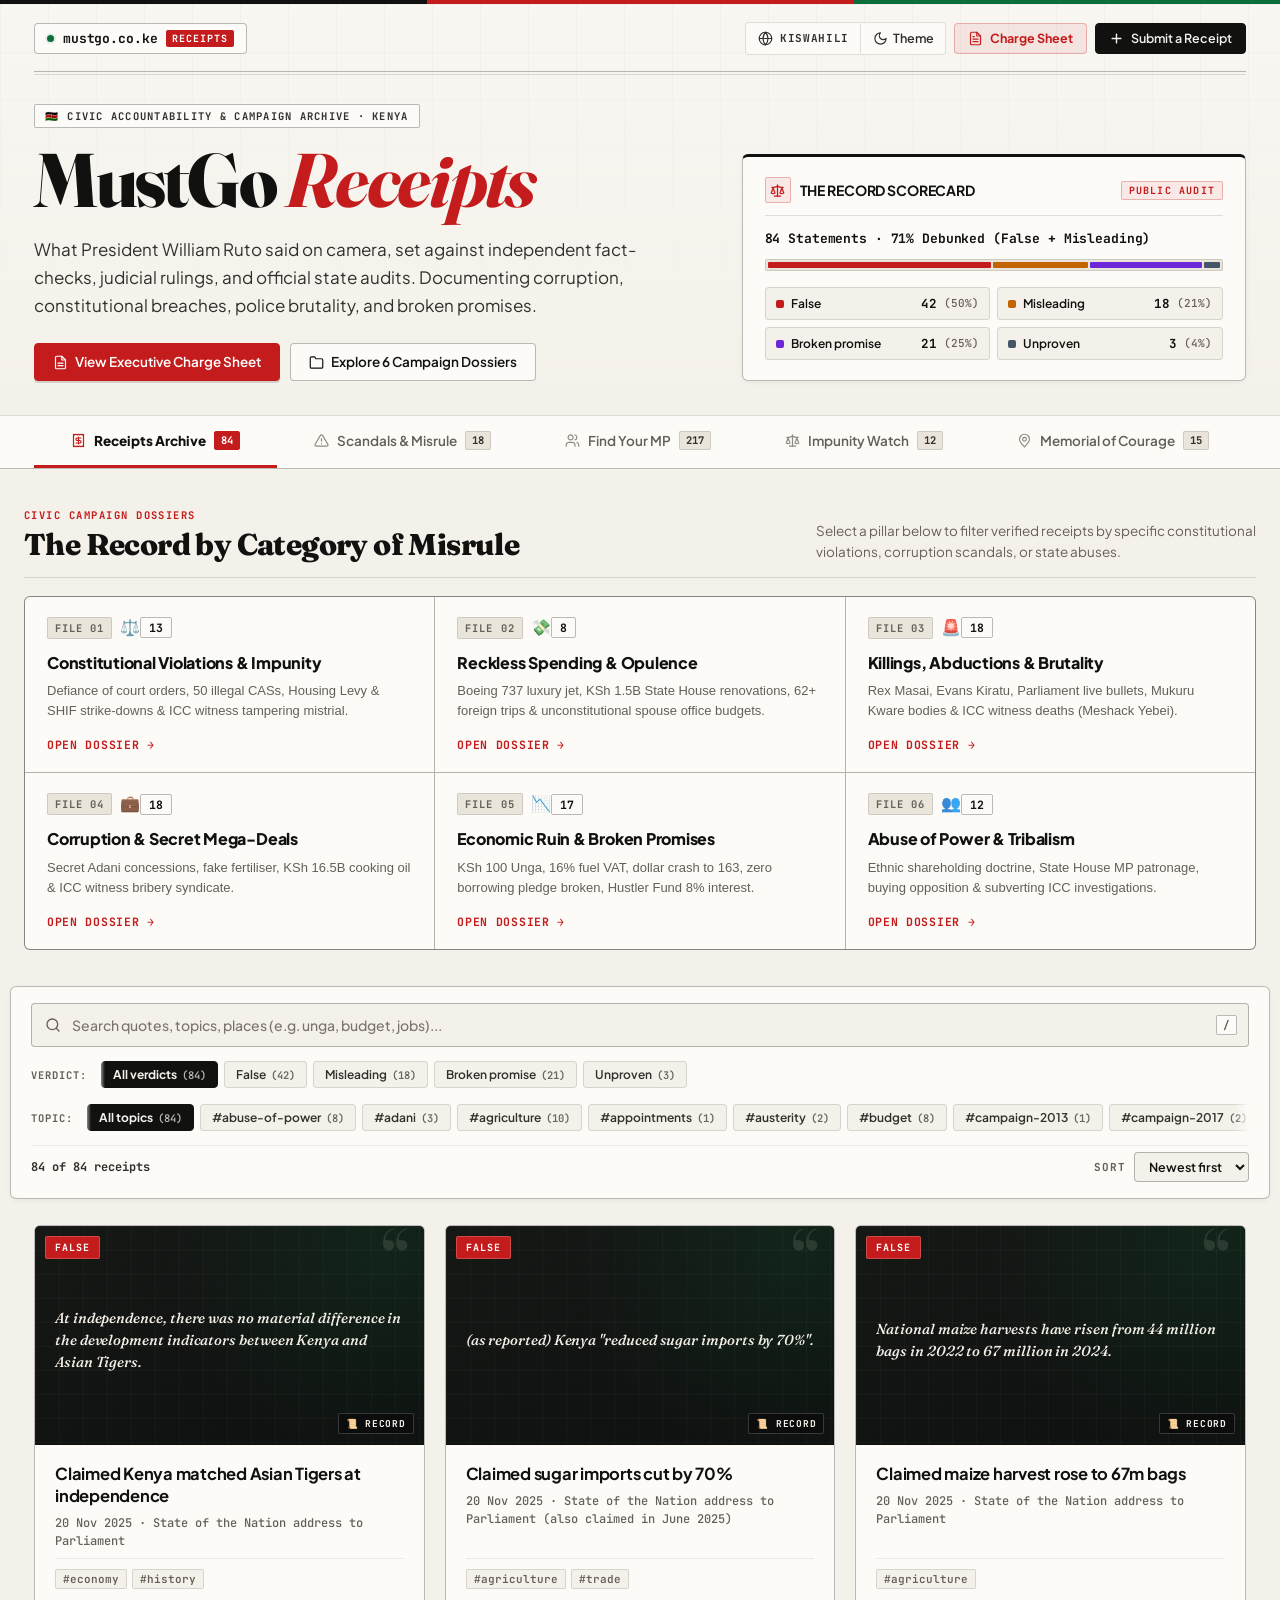
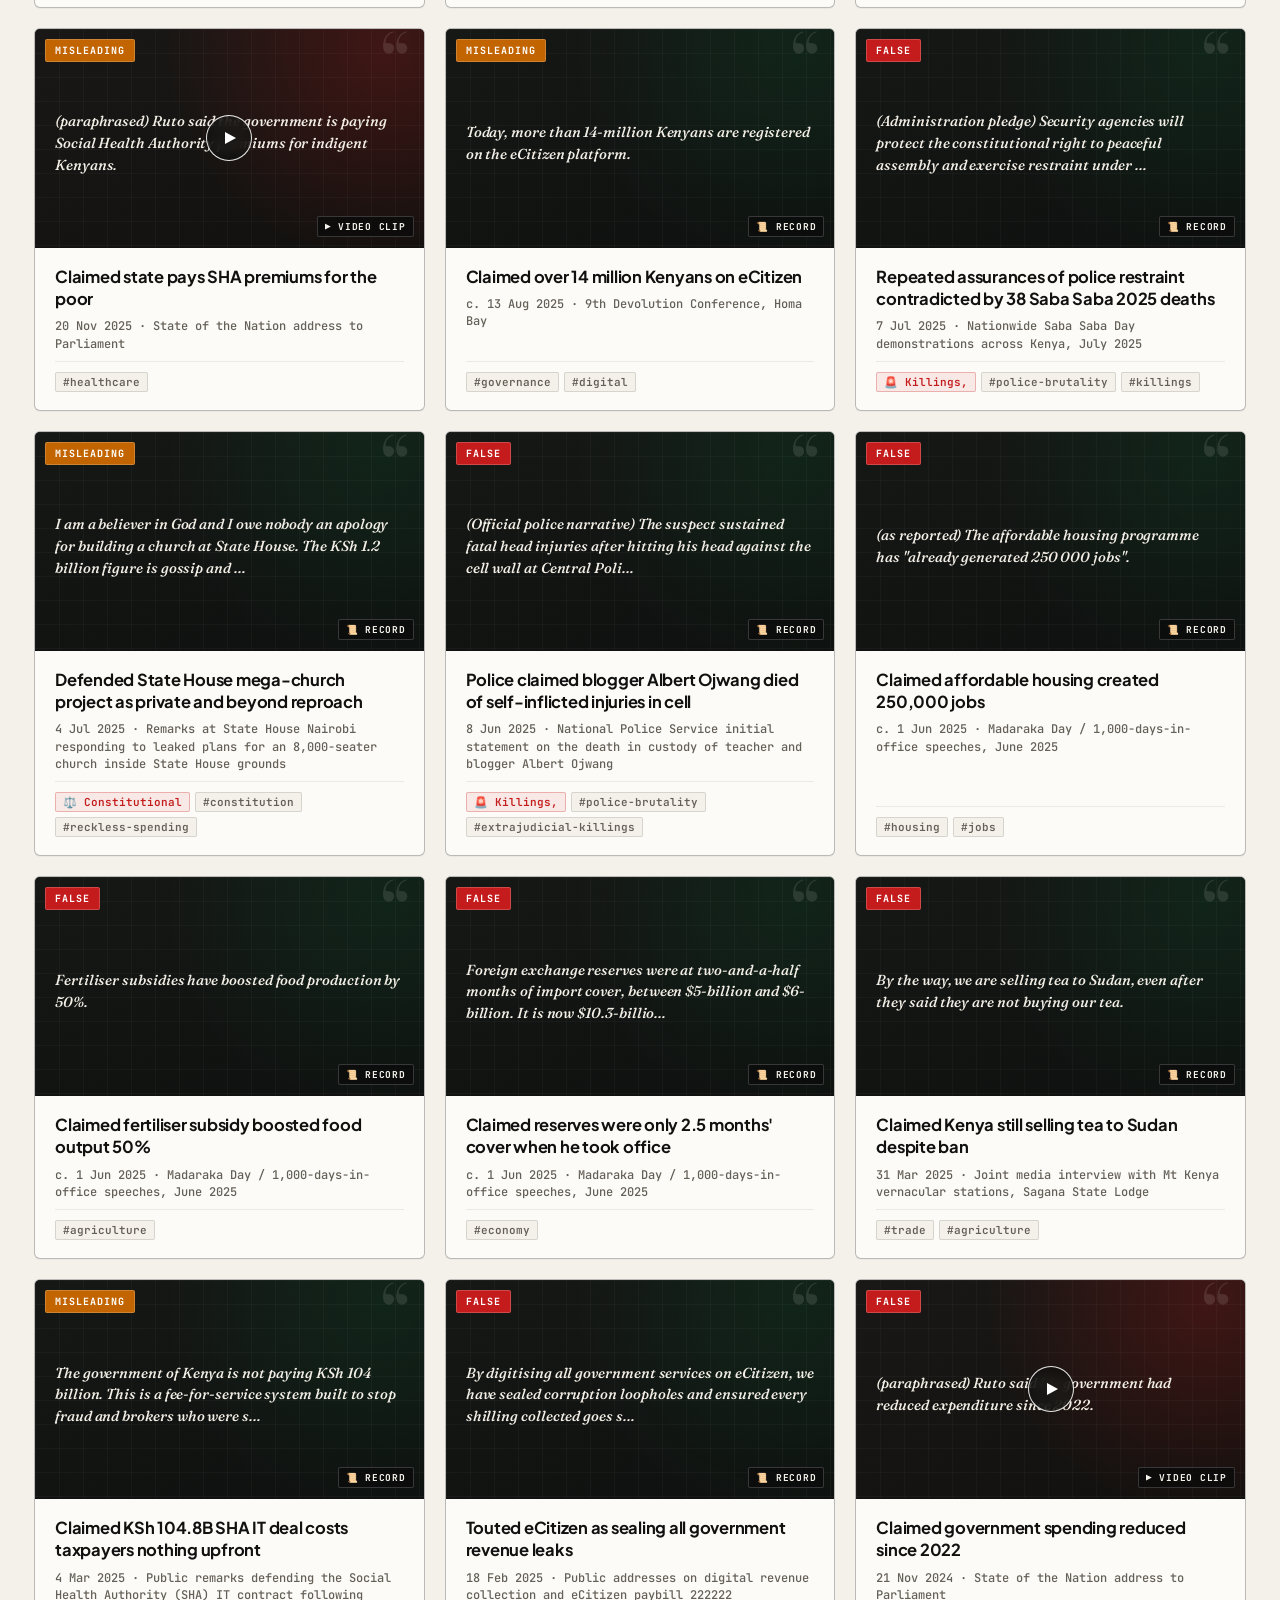
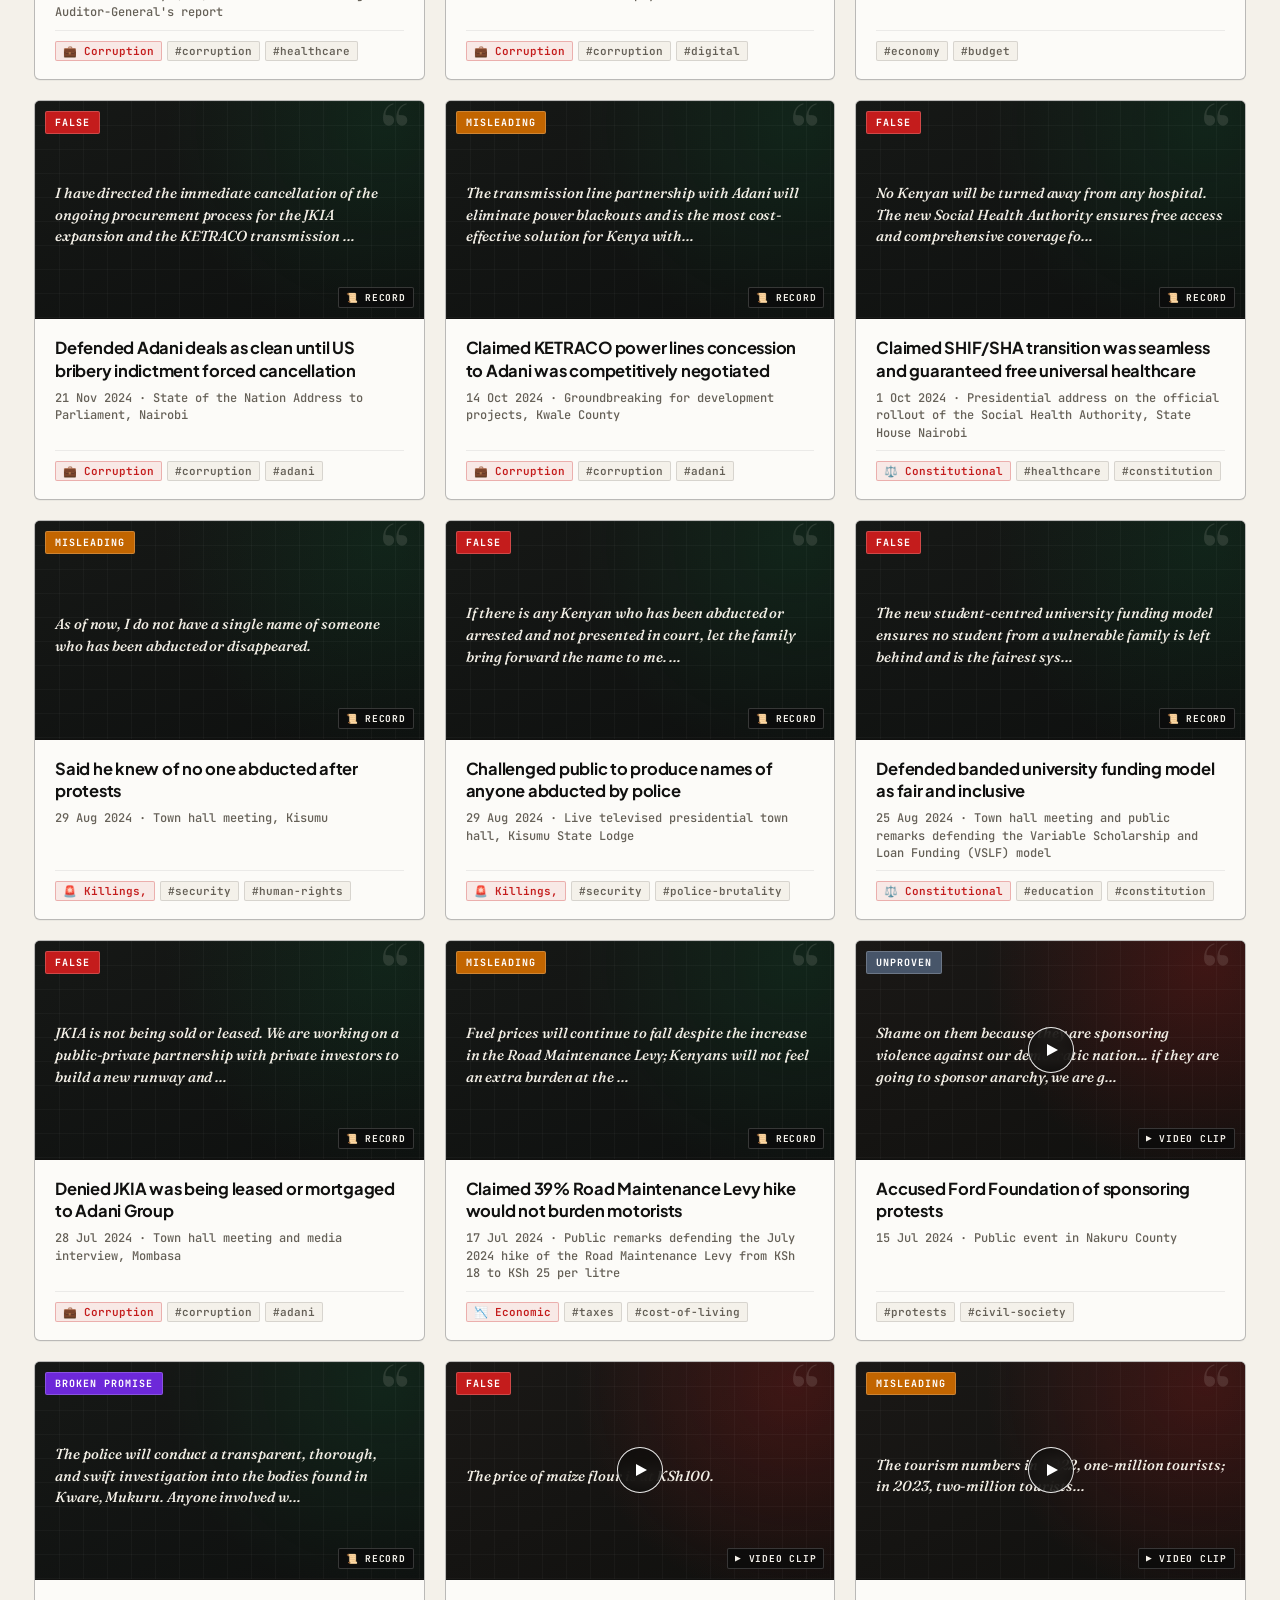
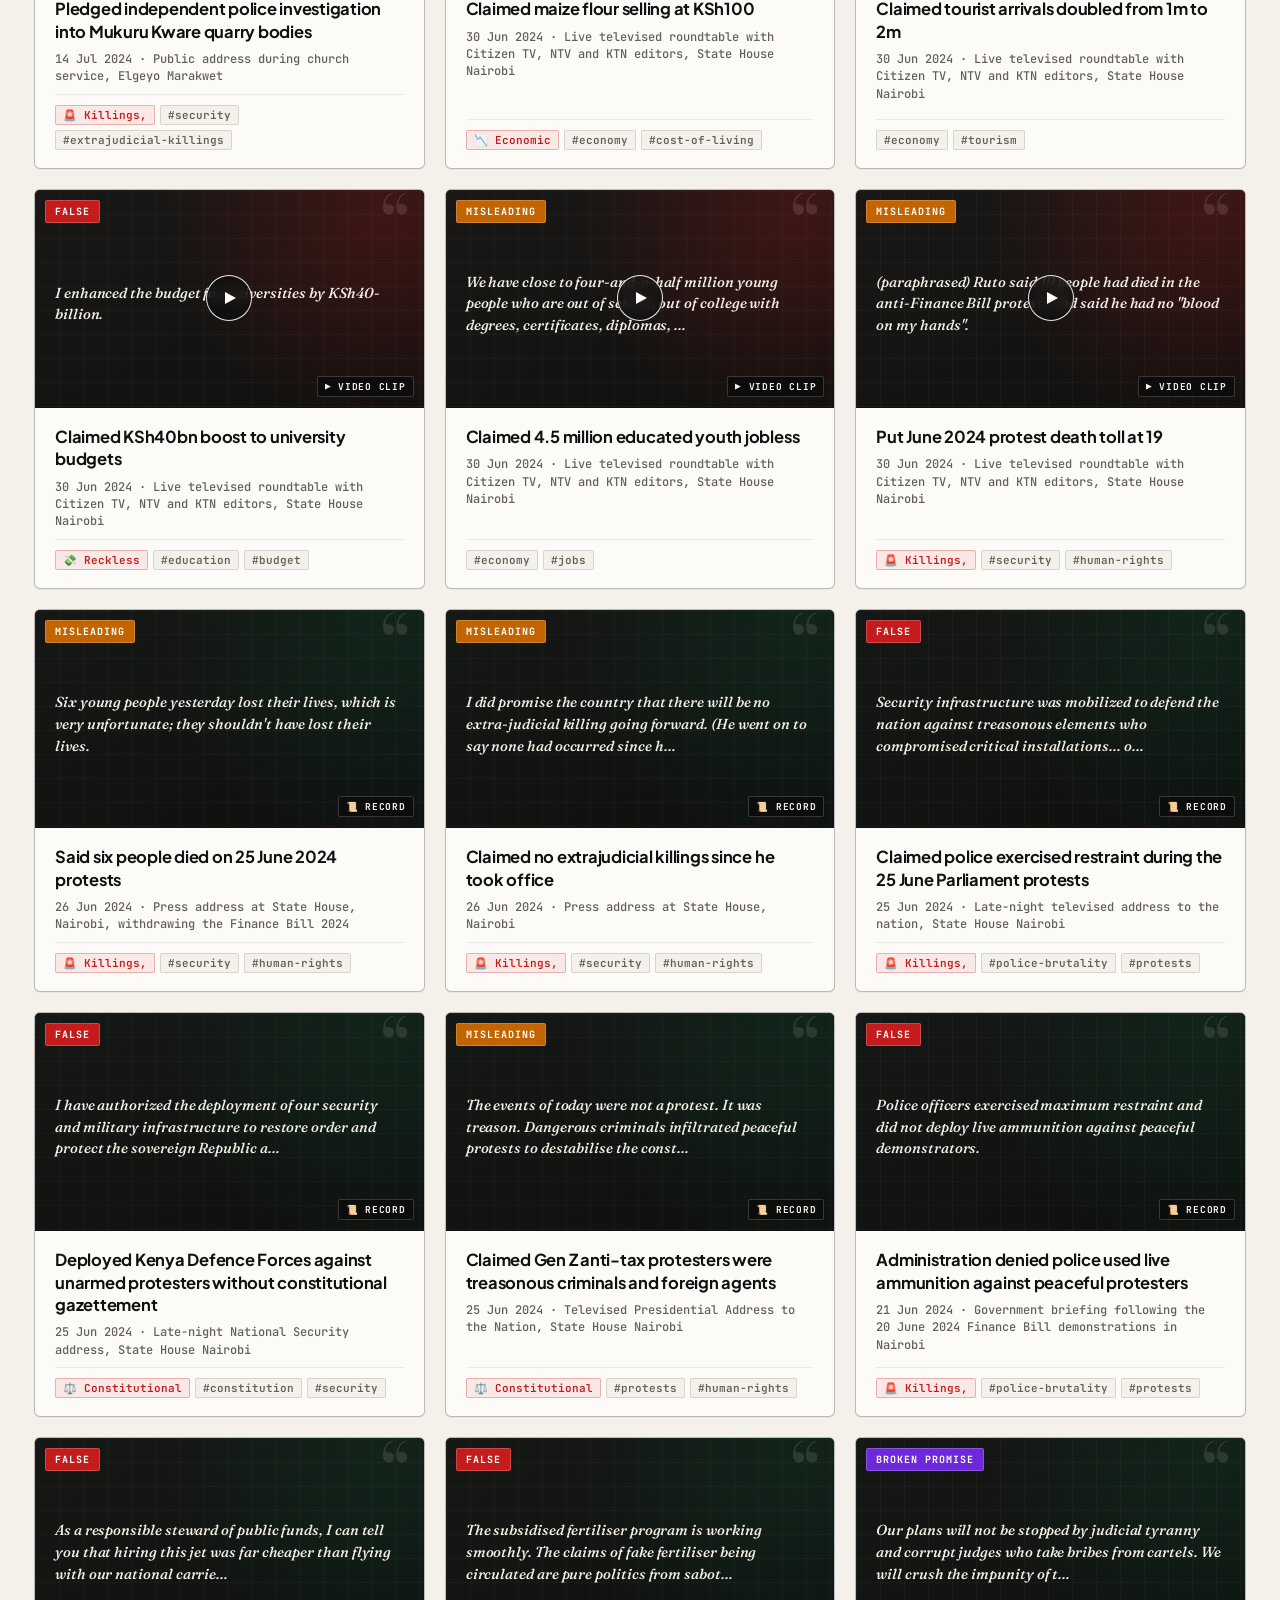
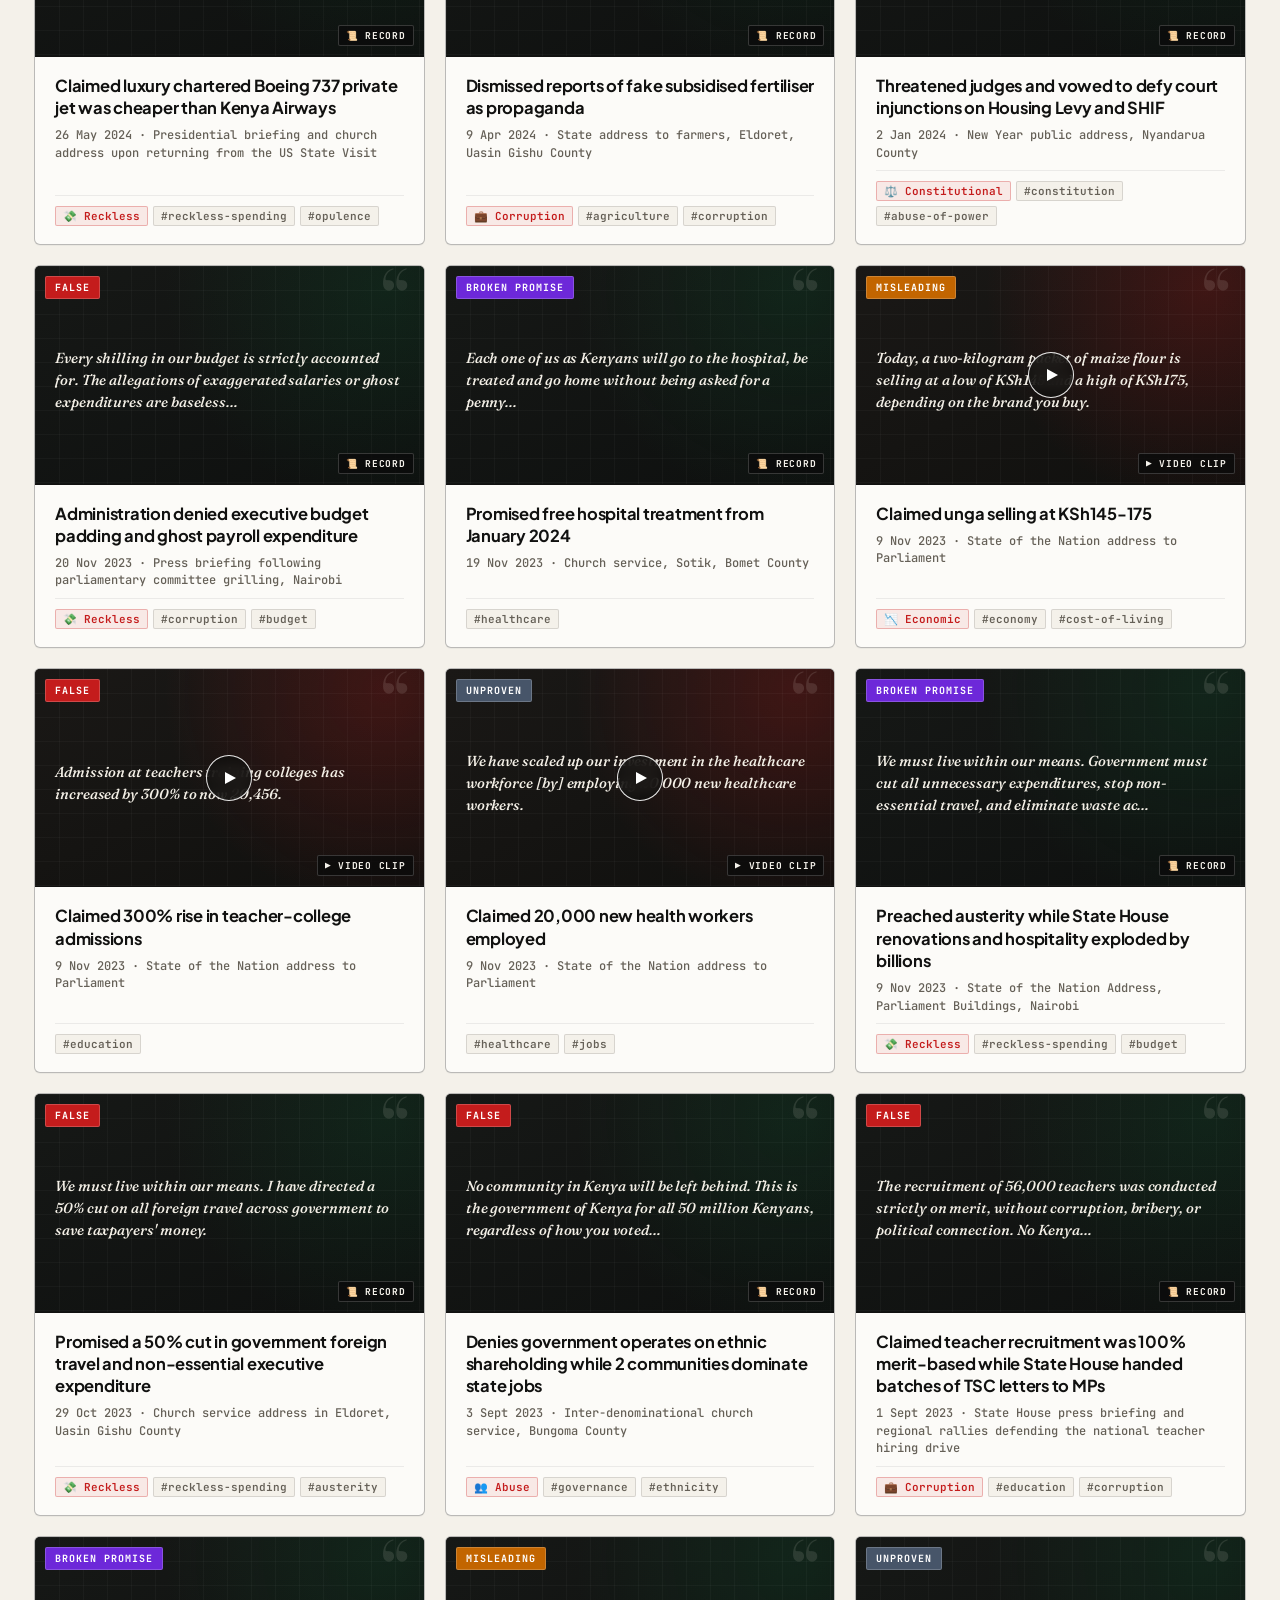
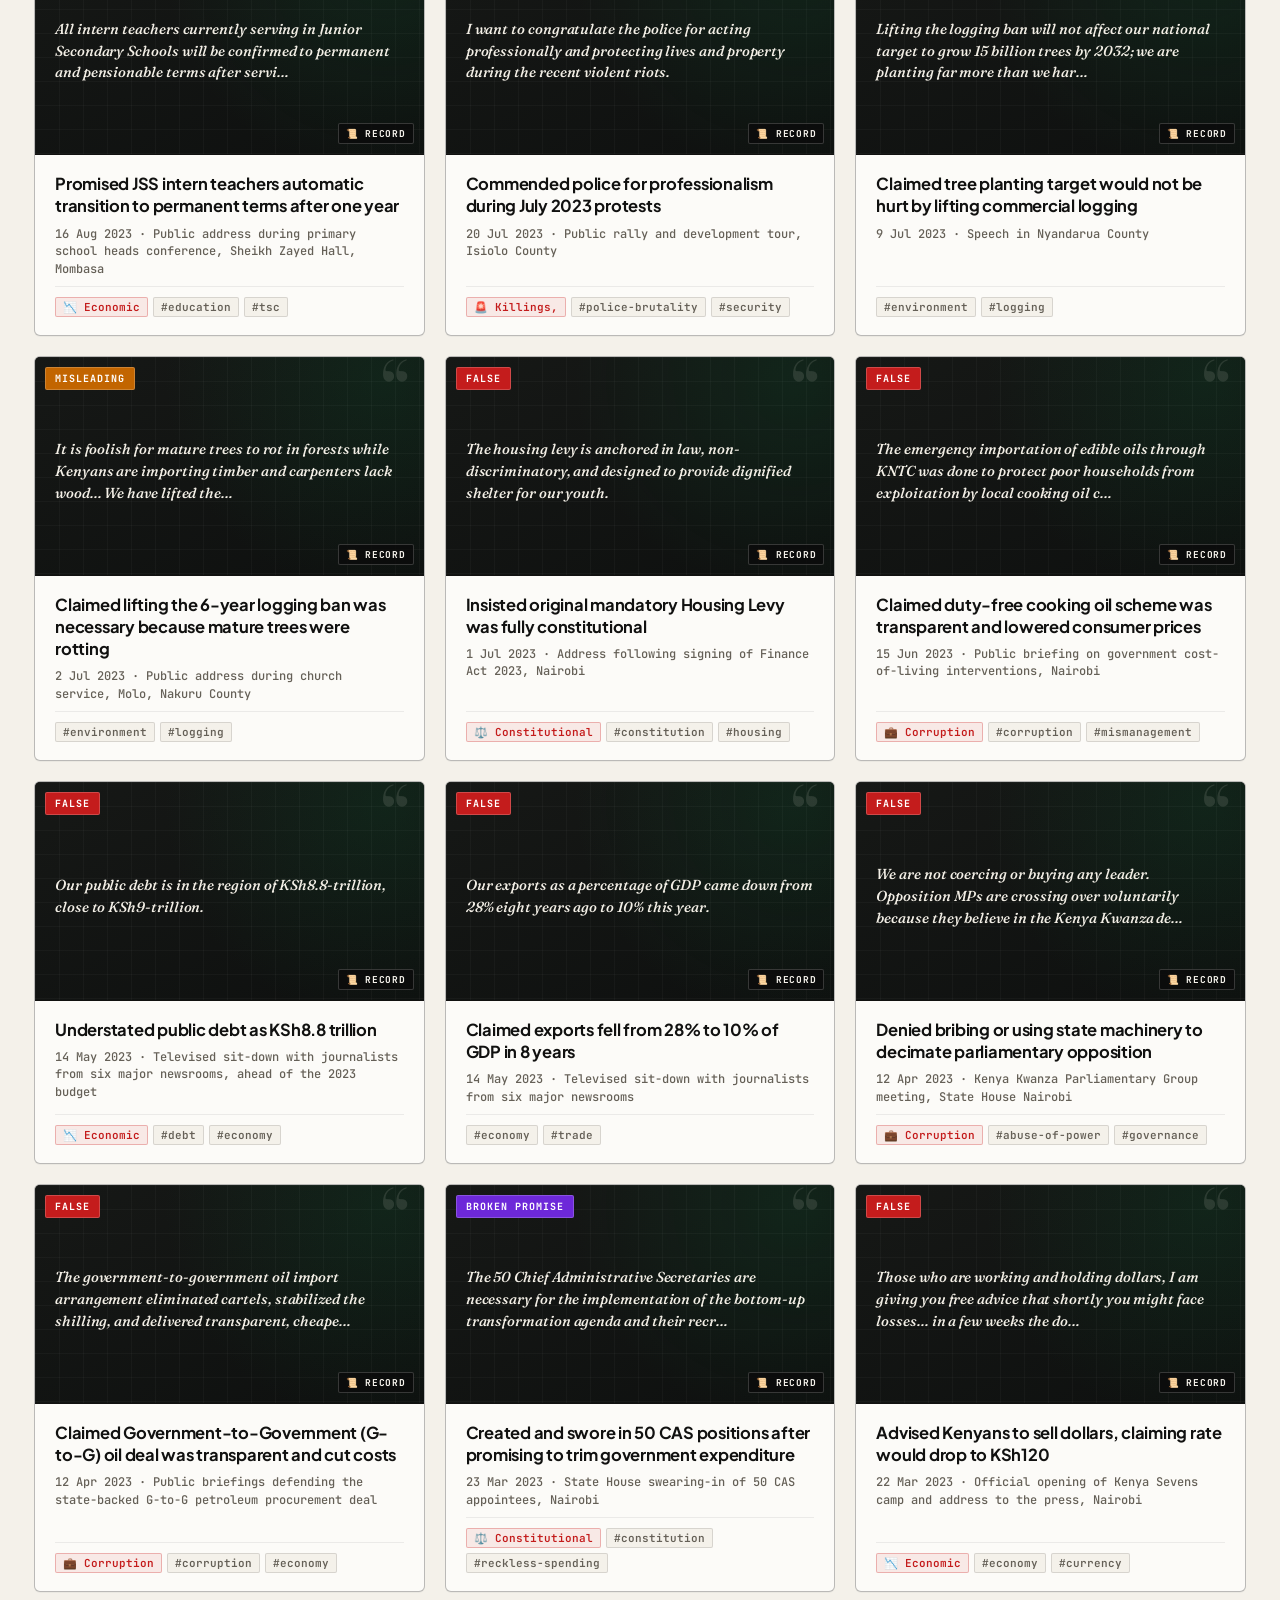
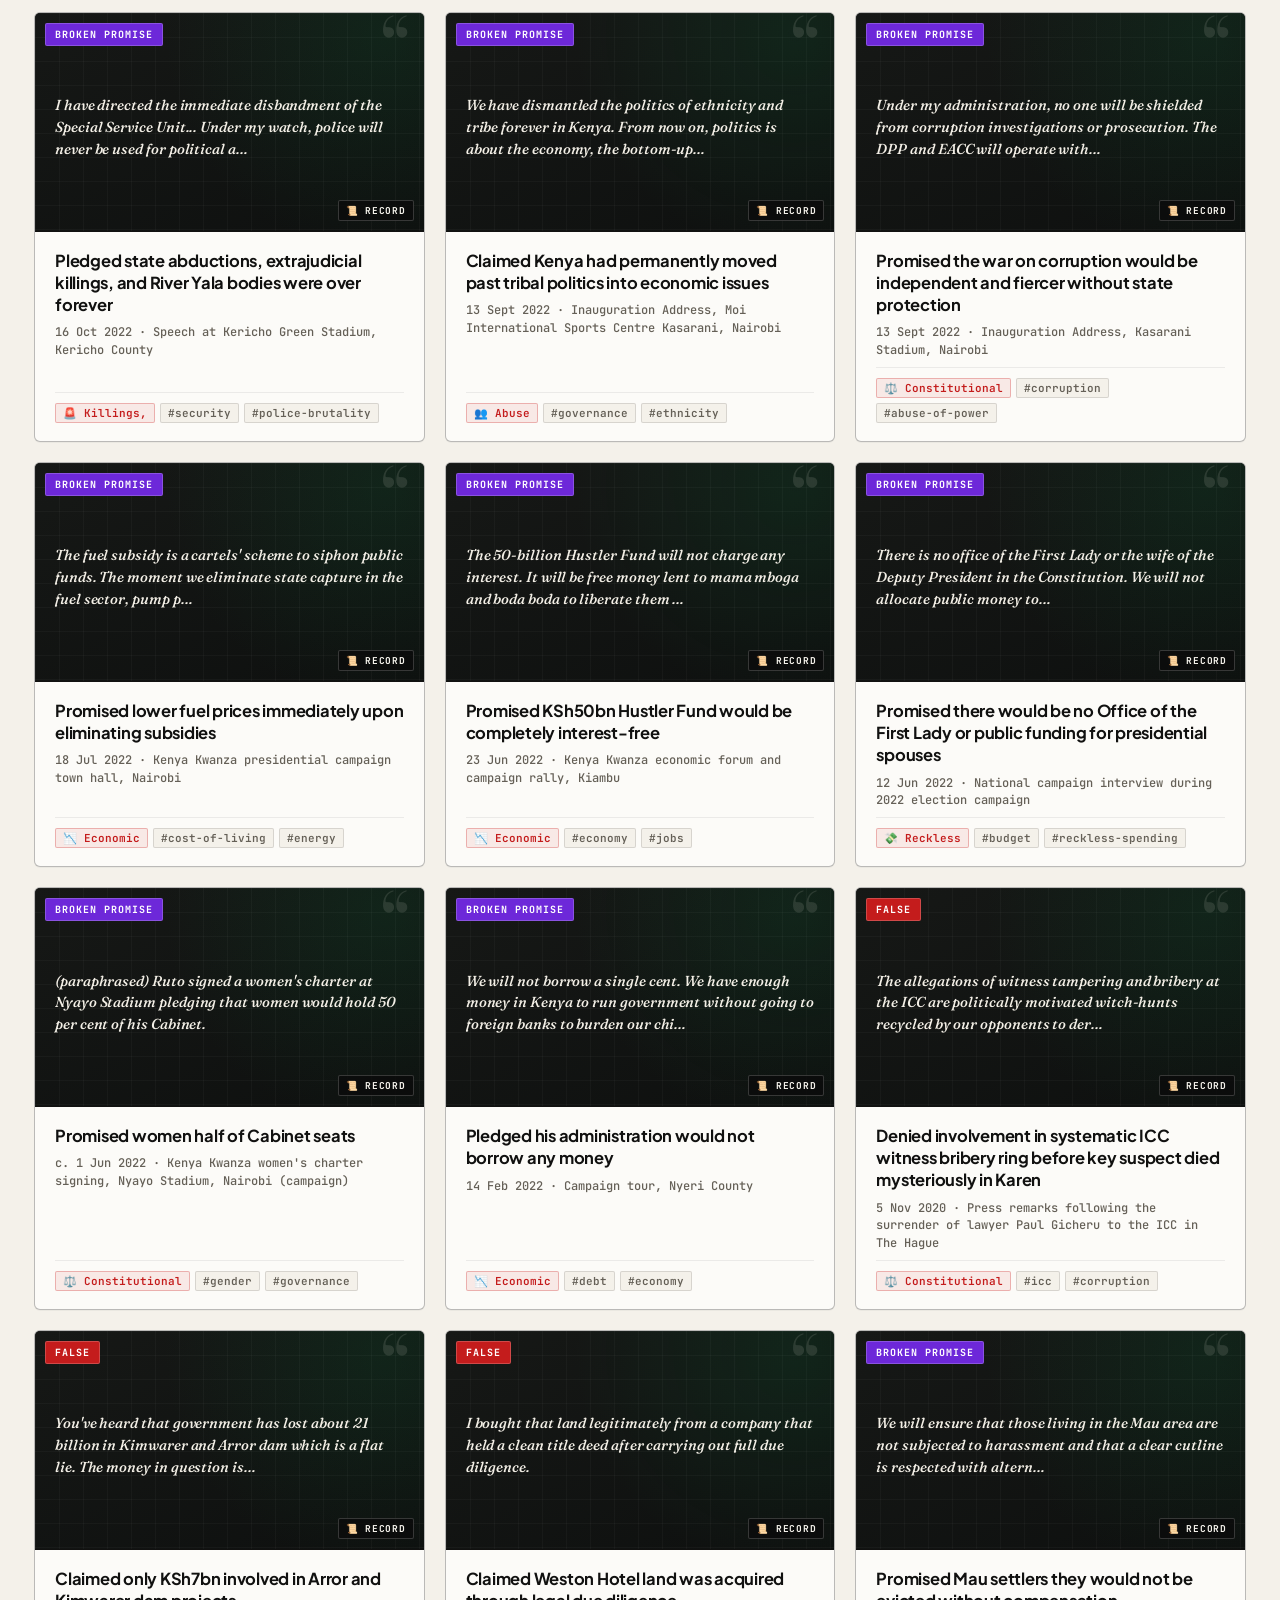
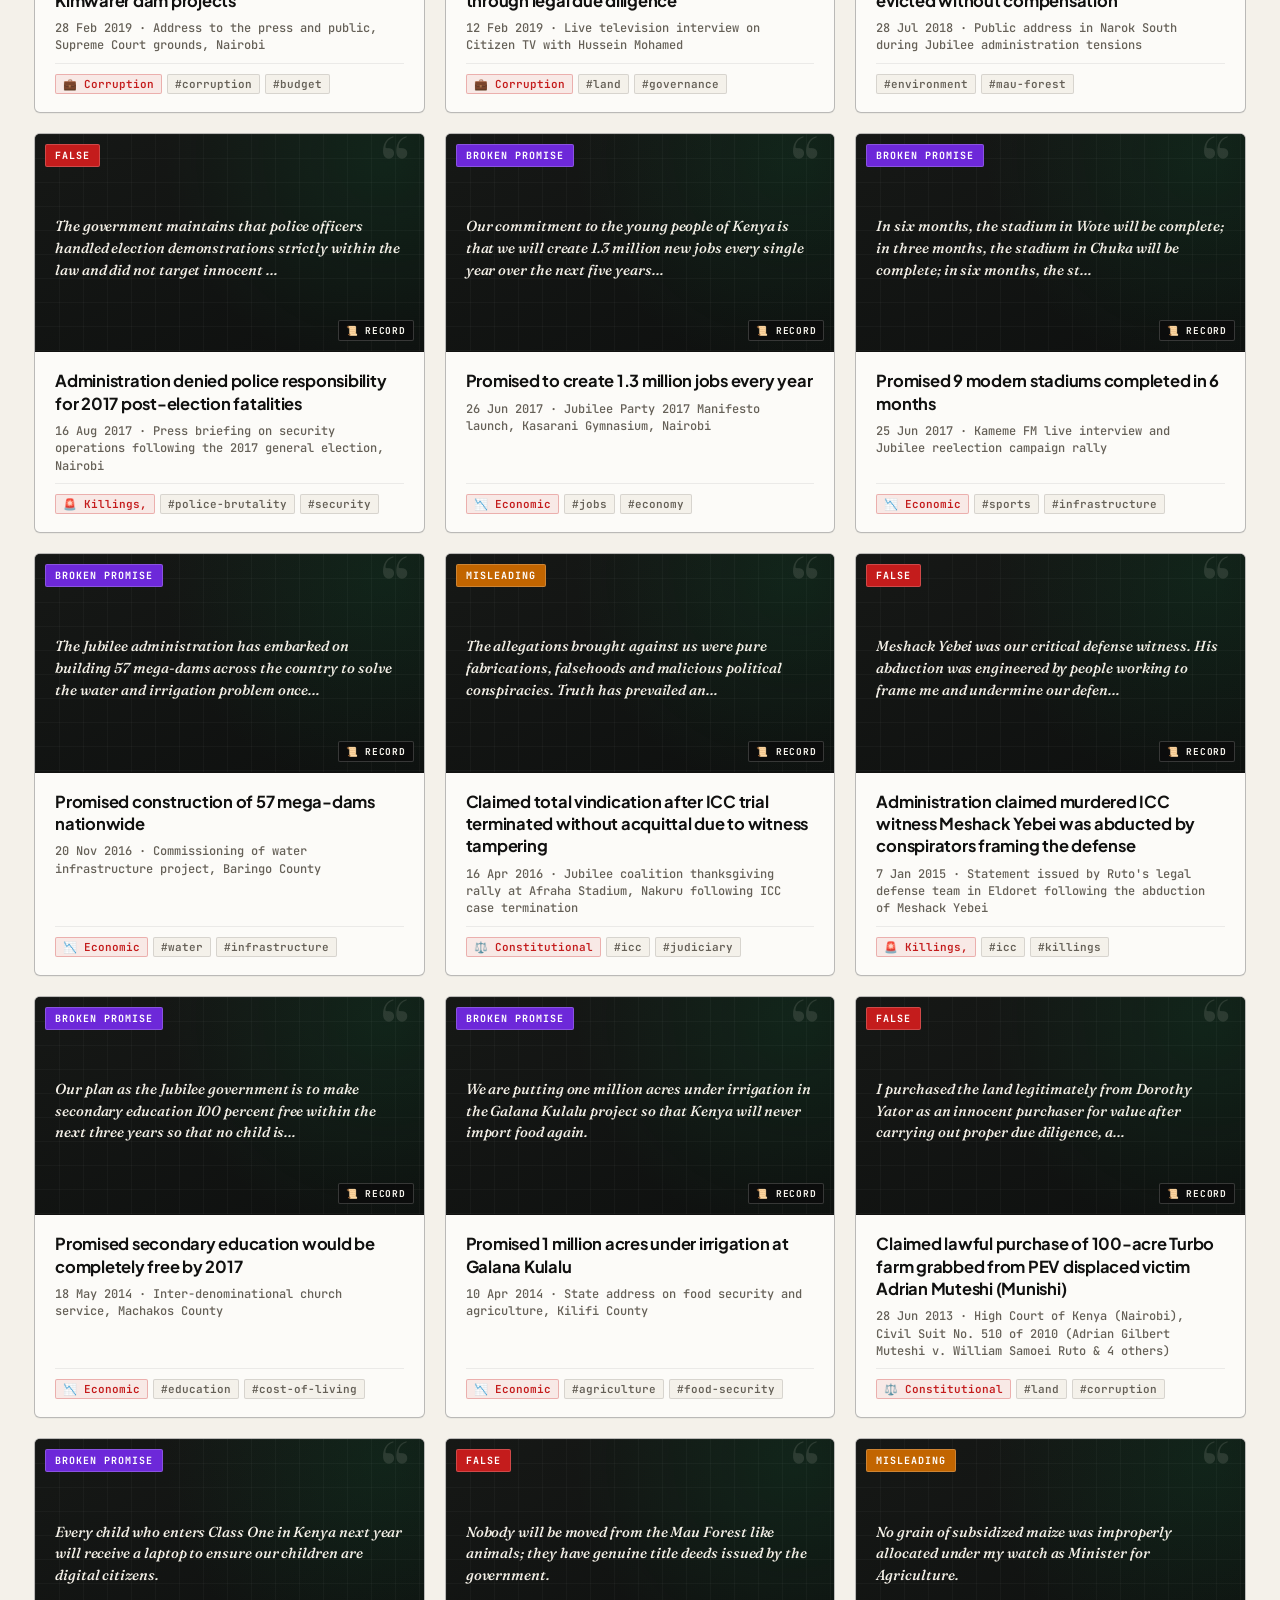
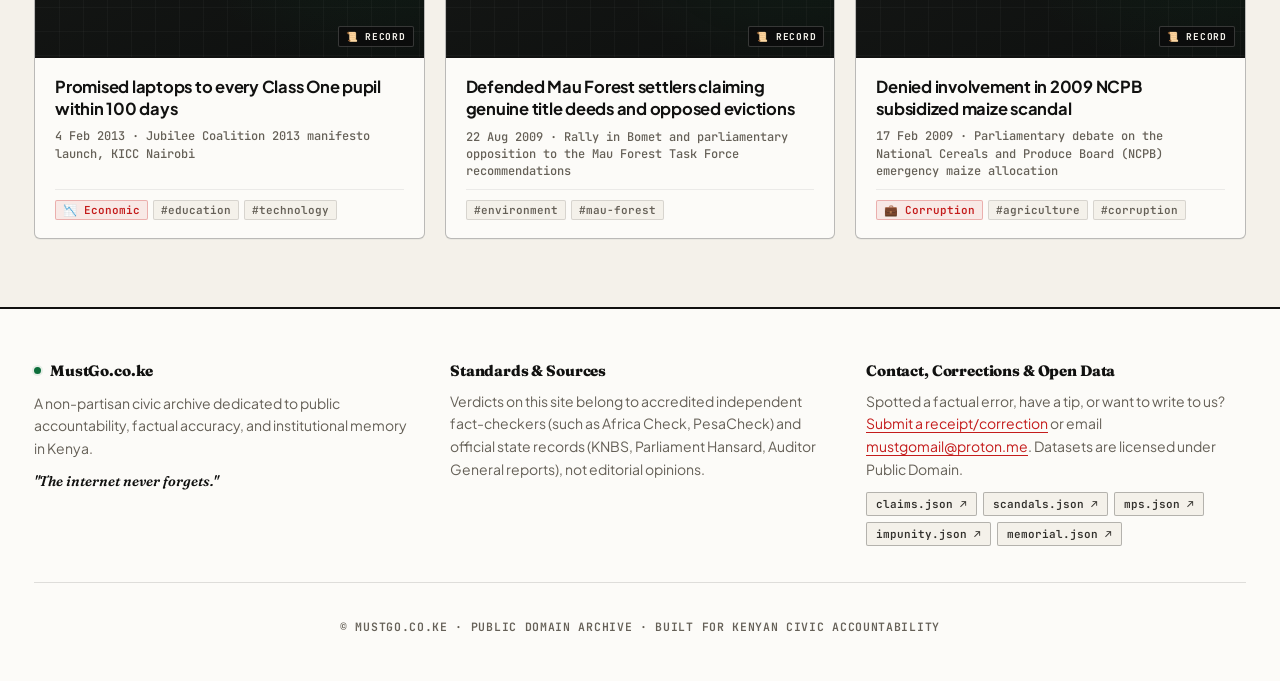
==== commit 2eea76c6: "Redesign UI as editorial civic broadsheet, switch submissions to email-only, and add mobile tab scro" ====
--- a/index.html
+++ b/index.html
@@ -6,8 +6,8 @@
   <title>MustGo.co.ke · Ruto Receipts | Public Record Archive</title>
   <meta name="description" content="A searchable civic archive of President William Ruto's public statements, on video, set against independent fact-checks, judicial rulings, and the public record.">
   <meta name="robots" content="index, follow, max-image-preview:large, max-snippet:-1">
-  <meta name="theme-color" content="#f8f7f3" media="(prefers-color-scheme: light)">
-  <meta name="theme-color" content="#0b0b0c" media="(prefers-color-scheme: dark)">
+  <meta name="theme-color" content="#f4f1ea" media="(prefers-color-scheme: light)">
+  <meta name="theme-color" content="#0c0c0b" media="(prefers-color-scheme: dark)">
 
   <link rel="canonical" href="https://mustgo.co.ke/">
 
@@ -152,7 +152,7 @@
   <link rel="apple-touch-icon" href="assets/icon-192.png">
   <link rel="preconnect" href="https://fonts.googleapis.com">
   <link rel="preconnect" href="https://fonts.gstatic.com" crossorigin>
-  <link href="https://fonts.googleapis.com/css2?family=Archivo+Black&family=Plus+Jakarta+Sans:wght@400;500;600;700;800&family=JetBrains+Mono:wght@500;700&display=swap" rel="stylesheet">
+  <link href="https://fonts.googleapis.com/css2?family=Fraunces:ital,opsz,wght@0,9..144,600..900;1,9..144,600..800&family=Plus+Jakarta+Sans:wght@400;500;600;700;800&family=JetBrains+Mono:wght@500;600;700&display=swap" rel="stylesheet">
   <link rel="stylesheet" href="assets/styles.css">
 </head>
 <body>
@@ -197,70 +197,87 @@
         </div>
       </div>
 
-      <div class="hero-content">
-        <div class="kicker-pill">
-          <span class="kicker-flag">🇰🇪</span>
-          <span class="kicker-text" data-i18n="kicker">Civic Accountability &amp; Campaign Archive · Kenya</span>
-        </div>
-        <h1><span data-i18n="hero_h1_main">MustGo</span> <span data-i18n="hero_h1_sub">Receipts</span></h1>
-        <p class="lede" data-i18n="hero_lede">What President William Ruto said on camera, set against independent fact-checks, judicial rulings, and official state audits. Documenting corruption, constitutional breaches, police brutality, and broken promises.</p>
-        <div class="hero-actions">
-          <button id="hero-chargesheet-btn" class="btn btn-accent" type="button">
-            <svg class="ui-icon" viewBox="0 0 24 24" fill="none" stroke="currentColor" stroke-width="1.9" stroke-linecap="round" stroke-linejoin="round" aria-hidden="true"><path d="M14 2H6a2 2 0 0 0-2 2v16a2 2 0 0 0 2 2h12a2 2 0 0 0 2-2V8z"/><polyline points="14 2 14 8 20 8"/><line x1="16" y1="13" x2="8" y2="13"/><line x1="16" y1="17" x2="8" y2="17"/></svg>
-            <span>View Executive Charge Sheet</span>
-          </button>
-          <a href="#dossiers-section" class="btn btn-outline">
-            <svg class="ui-icon" viewBox="0 0 24 24" fill="none" stroke="currentColor" stroke-width="1.9" stroke-linecap="round" stroke-linejoin="round" aria-hidden="true"><path d="M22 19a2 2 0 0 1-2 2H4a2 2 0 0 1-2-2V5a2 2 0 0 1 2-2h5l2 3h9a2 2 0 0 1 2 2z"/></svg>
-            <span>Explore 6 Campaign Dossiers</span>
-          </a>
-        </div>
-      </div>
-
-      <!-- Scorecard / Truth Meter -->
-      <section class="scorecard" aria-label="Verification Summary">
-        <div class="scorecard-header">
-          <div class="scorecard-title">
-            <span class="scorecard-icon-box" aria-hidden="true">
-              <svg class="ui-icon" viewBox="0 0 24 24" fill="none" stroke="currentColor" stroke-width="2" stroke-linecap="round" stroke-linejoin="round"><path d="m16 16 3-8 3 8c-.87.65-1.92 1-3 1s-2.13-.35-3-1Z"/><path d="m2 16 3-8 3 8c-.87.65-1.92 1-3 1s-2.13-.35-3-1Z"/><path d="M7 21h10"/><path d="M12 3v18"/><path d="M3 7h2c2 0 5-1 7-2 2 1 5 2 7 2h2"/></svg>
-            </span>
-            <strong data-i18n="scorecard_title">The Record Scorecard</strong>
+      <div class="hero-grid">
+        <div class="hero-content">
+          <div class="kicker-pill">
+            <span class="kicker-flag">🇰🇪</span>
+            <span class="kicker-text" data-i18n="kicker">Civic Accountability &amp; Campaign Archive · Kenya</span>
+          </div>
+          <h1><span data-i18n="hero_h1_main">MustGo</span> <span data-i18n="hero_h1_sub">Receipts</span></h1>
+          <p class="lede" data-i18n="hero_lede">What President William Ruto said on camera, set against independent fact-checks, judicial rulings, and official state audits. Documenting corruption, constitutional breaches, police brutality, and broken promises.</p>
+          <div class="hero-actions">
+            <button id="hero-chargesheet-btn" class="btn btn-accent" type="button">
+              <svg class="ui-icon" viewBox="0 0 24 24" fill="none" stroke="currentColor" stroke-width="1.9" stroke-linecap="round" stroke-linejoin="round" aria-hidden="true"><path d="M14 2H6a2 2 0 0 0-2 2v16a2 2 0 0 0 2 2h12a2 2 0 0 0 2-2V8z"/><polyline points="14 2 14 8 20 8"/><line x1="16" y1="13" x2="8" y2="13"/><line x1="16" y1="17" x2="8" y2="17"/></svg>
+              <span>View Executive Charge Sheet</span>
+            </button>
+            <a href="#dossiers-section" class="btn btn-outline">
+              <svg class="ui-icon" viewBox="0 0 24 24" fill="none" stroke="currentColor" stroke-width="1.9" stroke-linecap="round" stroke-linejoin="round" aria-hidden="true"><path d="M22 19a2 2 0 0 1-2 2H4a2 2 0 0 1-2-2V5a2 2 0 0 1 2-2h5l2 3h9a2 2 0 0 1 2 2z"/></svg>
+              <span>Explore 6 Campaign Dossiers</span>
+            </a>
+          </div>
+        </div>
+
+        <!-- Scorecard / Truth Meter -->
+        <section class="scorecard" aria-label="Verification Summary">
+          <div class="scorecard-header">
+            <div class="scorecard-title">
+              <span class="scorecard-icon-box" aria-hidden="true">
+                <svg class="ui-icon" viewBox="0 0 24 24" fill="none" stroke="currentColor" stroke-width="2" stroke-linecap="round" stroke-linejoin="round"><path d="m16 16 3-8 3 8c-.87.65-1.92 1-3 1s-2.13-.35-3-1Z"/><path d="m2 16 3-8 3 8c-.87.65-1.92 1-3 1s-2.13-.35-3-1Z"/><path d="M7 21h10"/><path d="M12 3v18"/><path d="M3 7h2c2 0 5-1 7-2 2 1 5 2 7 2h2"/></svg>
+              </span>
+              <strong data-i18n="scorecard_title">The Record Scorecard</strong>
+            </div>
+            <span class="scorecard-stamp">PUBLIC AUDIT</span>
           </div>
           <div id="sc-summary" class="scorecard-summary"><!-- PRERENDER:SC_SUMMARY -->84 Statements · 71% Debunked (False + Misleading)<!-- /PRERENDER:SC_SUMMARY --></div>
-        </div>
-        <div id="sc-bar" class="score-bar" role="progressbar" aria-label="Distribution of verdicts"><!-- PRERENDER:SC_BAR --><div class="score-seg" data-v="False" style="width: 50.0%" title="False: 42 (50.0%) - Click to filter"></div><div class="score-seg" data-v="Misleading" style="width: 21.4%" title="Misleading: 18 (21.4%) - Click to filter"></div><div class="score-seg" data-v="Broken promise" style="width: 25.0%" title="Broken promise: 21 (25.0%) - Click to filter"></div><div class="score-seg" data-v="Unproven" style="width: 3.6%" title="Unproven: 3 (3.6%) - Click to filter"></div><!-- /PRERENDER:SC_BAR --></div>
-        <div id="sc-pills" class="score-pills"><!-- PRERENDER:SC_PILLS --><button type="button" class="score-pill" data-v="False" aria-pressed="false"><span class="dot"></span><span>False</span> <strong>42</strong> <span class="meta">(50%)</span></button><button type="button" class="score-pill" data-v="Misleading" aria-pressed="false"><span class="dot"></span><span>Misleading</span> <strong>18</strong> <span class="meta">(21%)</span></button><button type="button" class="score-pill" data-v="Broken promise" aria-pressed="false"><span class="dot"></span><span>Broken promise</span> <strong>21</strong> <span class="meta">(25%)</span></button><button type="button" class="score-pill" data-v="Unproven" aria-pressed="false"><span class="dot"></span><span>Unproven</span> <strong>3</strong> <span class="meta">(4%)</span></button><!-- /PRERENDER:SC_PILLS --></div>
-      </section>
+          <div id="sc-bar" class="score-bar" role="progressbar" aria-label="Distribution of verdicts"><!-- PRERENDER:SC_BAR --><div class="score-seg" data-v="False" style="width: 50.0%" title="False: 42 (50.0%) - Click to filter"></div><div class="score-seg" data-v="Misleading" style="width: 21.4%" title="Misleading: 18 (21.4%) - Click to filter"></div><div class="score-seg" data-v="Broken promise" style="width: 25.0%" title="Broken promise: 21 (25.0%) - Click to filter"></div><div class="score-seg" data-v="Unproven" style="width: 3.6%" title="Unproven: 3 (3.6%) - Click to filter"></div><!-- /PRERENDER:SC_BAR --></div>
+          <div id="sc-pills" class="score-pills"><!-- PRERENDER:SC_PILLS --><button type="button" class="score-pill" data-v="False" aria-pressed="false"><span class="dot"></span><span>False</span> <strong>42</strong> <span class="meta">(50%)</span></button><button type="button" class="score-pill" data-v="Misleading" aria-pressed="false"><span class="dot"></span><span>Misleading</span> <strong>18</strong> <span class="meta">(21%)</span></button><button type="button" class="score-pill" data-v="Broken promise" aria-pressed="false"><span class="dot"></span><span>Broken promise</span> <strong>21</strong> <span class="meta">(25%)</span></button><button type="button" class="score-pill" data-v="Unproven" aria-pressed="false"><span class="dot"></span><span>Unproven</span> <strong>3</strong> <span class="meta">(4%)</span></button><!-- /PRERENDER:SC_PILLS --></div>
+        </section>
+      </div>
     </div>
   </header>
 
   <!-- Civic Navigation Hub -->
-  <nav class="hub-nav wrap" role="tablist" aria-label="Civic Navigation Hub">
-    <button class="hub-tab active" id="tab-btn-receipts" data-tab="receipts" type="button" role="tab" aria-selected="true" aria-controls="section-receipts">
-      <svg class="ui-icon hub-svg" viewBox="0 0 24 24" fill="none" stroke="currentColor" stroke-width="1.9" stroke-linecap="round" stroke-linejoin="round" aria-hidden="true"><path d="M4 2v20l2-1 2 1 2-1 2 1 2-1 2 1 2-1 2 1V2l-2 1-2-1-2 1-2-1-2 1-2-1-2 1Z"/><path d="M16 8h-6a2 2 0 1 0 0 4h4a2 2 0 1 1 0 4H8"/><path d="M12 17.5v-11"/></svg>
-      <span class="hub-label" data-i18n="nav_receipts">Receipts Archive</span>
-      <span class="hub-badge" id="hub-count-receipts">84</span>
-    </button>
-    <button class="hub-tab" id="tab-btn-scandals" data-tab="scandals" type="button" role="tab" aria-selected="false" aria-controls="section-scandals">
-      <svg class="ui-icon hub-svg" viewBox="0 0 24 24" fill="none" stroke="currentColor" stroke-width="1.9" stroke-linecap="round" stroke-linejoin="round" aria-hidden="true"><path d="M10.29 3.86 1.82 18a2 2 0 0 0 1.71 3h16.94a2 2 0 0 0 1.71-3L13.71 3.86a2 2 0 0 0-3.42 0Z"/><line x1="12" y1="9" x2="12" y2="13"/><line x1="12" y1="17" x2="12.01" y2="17"/></svg>
-      <span class="hub-label" data-i18n="nav_scandals">Scandals &amp; Misrule</span>
-      <span class="hub-badge" id="hub-count-scandals">18</span>
-    </button>
-    <button class="hub-tab" id="tab-btn-mps" data-tab="mps" type="button" role="tab" aria-selected="false" aria-controls="section-mps">
-      <svg class="ui-icon hub-svg" viewBox="0 0 24 24" fill="none" stroke="currentColor" stroke-width="1.9" stroke-linecap="round" stroke-linejoin="round" aria-hidden="true"><path d="M16 21v-2a4 4 0 0 0-4-4H6a4 4 0 0 0-4 4v2"/><circle cx="9" cy="7" r="4"/><path d="M22 21v-2a4 4 0 0 0-3-3.87"/><path d="M16 3.13a4 4 0 0 1 0 7.75"/></svg>
-      <span class="hub-label" data-i18n="nav_mps">Find Your MP</span>
-      <span class="hub-badge" id="hub-count-mps">217</span>
-    </button>
-    <button class="hub-tab" id="tab-btn-impunity" data-tab="impunity" type="button" role="tab" aria-selected="false" aria-controls="section-impunity">
-      <svg class="ui-icon hub-svg" viewBox="0 0 24 24" fill="none" stroke="currentColor" stroke-width="1.9" stroke-linecap="round" stroke-linejoin="round" aria-hidden="true"><path d="m16 16 3-8 3 8c-.87.65-1.92 1-3 1s-2.13-.35-3-1Z"/><path d="m2 16 3-8 3 8c-.87.65-1.92 1-3 1s-2.13-.35-3-1Z"/><path d="M7 21h10"/><path d="M12 3v18"/><path d="M3 7h2c2 0 5-1 7-2 2 1 5 2 7 2h2"/></svg>
-      <span class="hub-label" data-i18n="nav_impunity">Impunity Watch</span>
-      <span class="hub-badge" id="hub-count-impunity">12</span>
-    </button>
-    <button class="hub-tab" id="tab-btn-memorial" data-tab="memorial" type="button" role="tab" aria-selected="false" aria-controls="section-memorial">
-      <svg class="ui-icon hub-svg" viewBox="0 0 24 24" fill="none" stroke="currentColor" stroke-width="1.9" stroke-linecap="round" stroke-linejoin="round" aria-hidden="true"><path d="M12 22c4-4 8-7.5 8-12a8 8 0 1 0-16 0c0 4.5 4 8 8 12Z"/><circle cx="12" cy="10" r="3"/></svg>
-      <span class="hub-label" data-i18n="nav_memorial">Memorial of Courage</span>
-      <span class="hub-badge" id="hub-count-memorial">15</span>
-    </button>
-  </nav>
+  <div class="hub-nav-bar" id="hub-nav-bar">
+    <div class="hub-nav-hint wrap" aria-hidden="true">
+      <span class="hub-hint-label">5 ARCHIVE SECTIONS</span>
+      <span class="hub-hint-swipe">SWIPE FOR MORE <span class="hub-hint-arrow">→</span></span>
+    </div>
+    <div class="hub-nav-shell wrap" id="hub-nav-shell">
+      <button id="hub-scroll-left" class="hub-scroll-btn hub-scroll-left" type="button" aria-label="Scroll sections left" hidden>
+        <svg class="ui-icon" viewBox="0 0 24 24" fill="none" stroke="currentColor" stroke-width="2.4" stroke-linecap="round" stroke-linejoin="round" aria-hidden="true"><path d="m15 18-6-6 6-6"/></svg>
+      </button>
+      <nav class="hub-nav" id="hub-nav" role="tablist" aria-label="Civic Navigation Hub">
+        <button class="hub-tab active" id="tab-btn-receipts" data-tab="receipts" type="button" role="tab" aria-selected="true" aria-controls="section-receipts">
+          <svg class="ui-icon hub-svg" viewBox="0 0 24 24" fill="none" stroke="currentColor" stroke-width="1.9" stroke-linecap="round" stroke-linejoin="round" aria-hidden="true"><path d="M4 2v20l2-1 2 1 2-1 2 1 2-1 2 1 2-1 2 1V2l-2 1-2-1-2 1-2-1-2 1-2-1-2 1Z"/><path d="M16 8h-6a2 2 0 1 0 0 4h4a2 2 0 1 1 0 4H8"/><path d="M12 17.5v-11"/></svg>
+          <span class="hub-label" data-i18n="nav_receipts">Receipts Archive</span>
+          <span class="hub-badge" id="hub-count-receipts">84</span>
+        </button>
+        <button class="hub-tab" id="tab-btn-scandals" data-tab="scandals" type="button" role="tab" aria-selected="false" aria-controls="section-scandals">
+          <svg class="ui-icon hub-svg" viewBox="0 0 24 24" fill="none" stroke="currentColor" stroke-width="1.9" stroke-linecap="round" stroke-linejoin="round" aria-hidden="true"><path d="M10.29 3.86 1.82 18a2 2 0 0 0 1.71 3h16.94a2 2 0 0 0 1.71-3L13.71 3.86a2 2 0 0 0-3.42 0Z"/><line x1="12" y1="9" x2="12" y2="13"/><line x1="12" y1="17" x2="12.01" y2="17"/></svg>
+          <span class="hub-label" data-i18n="nav_scandals">Scandals &amp; Misrule</span>
+          <span class="hub-badge" id="hub-count-scandals">18</span>
+        </button>
+        <button class="hub-tab" id="tab-btn-mps" data-tab="mps" type="button" role="tab" aria-selected="false" aria-controls="section-mps">
+          <svg class="ui-icon hub-svg" viewBox="0 0 24 24" fill="none" stroke="currentColor" stroke-width="1.9" stroke-linecap="round" stroke-linejoin="round" aria-hidden="true"><path d="M16 21v-2a4 4 0 0 0-4-4H6a4 4 0 0 0-4 4v2"/><circle cx="9" cy="7" r="4"/><path d="M22 21v-2a4 4 0 0 0-3-3.87"/><path d="M16 3.13a4 4 0 0 1 0 7.75"/></svg>
+          <span class="hub-label" data-i18n="nav_mps">Find Your MP</span>
+          <span class="hub-badge" id="hub-count-mps">217</span>
+        </button>
+        <button class="hub-tab" id="tab-btn-impunity" data-tab="impunity" type="button" role="tab" aria-selected="false" aria-controls="section-impunity">
+          <svg class="ui-icon hub-svg" viewBox="0 0 24 24" fill="none" stroke="currentColor" stroke-width="1.9" stroke-linecap="round" stroke-linejoin="round" aria-hidden="true"><path d="m16 16 3-8 3 8c-.87.65-1.92 1-3 1s-2.13-.35-3-1Z"/><path d="m2 16 3-8 3 8c-.87.65-1.92 1-3 1s-2.13-.35-3-1Z"/><path d="M7 21h10"/><path d="M12 3v18"/><path d="M3 7h2c2 0 5-1 7-2 2 1 5 2 7 2h2"/></svg>
+          <span class="hub-label" data-i18n="nav_impunity">Impunity Watch</span>
+          <span class="hub-badge" id="hub-count-impunity">12</span>
+        </button>
+        <button class="hub-tab" id="tab-btn-memorial" data-tab="memorial" type="button" role="tab" aria-selected="false" aria-controls="section-memorial">
+          <svg class="ui-icon hub-svg" viewBox="0 0 24 24" fill="none" stroke="currentColor" stroke-width="1.9" stroke-linecap="round" stroke-linejoin="round" aria-hidden="true"><path d="M12 22c4-4 8-7.5 8-12a8 8 0 1 0-16 0c0 4.5 4 8 8 12Z"/><circle cx="12" cy="10" r="3"/></svg>
+          <span class="hub-label" data-i18n="nav_memorial">Memorial of Courage</span>
+          <span class="hub-badge" id="hub-count-memorial">15</span>
+        </button>
+      </nav>
+      <button id="hub-scroll-right" class="hub-scroll-btn hub-scroll-right" type="button" aria-label="Scroll sections right" hidden>
+        <svg class="ui-icon" viewBox="0 0 24 24" fill="none" stroke="currentColor" stroke-width="2.4" stroke-linecap="round" stroke-linejoin="round" aria-hidden="true"><path d="m9 18 6-6-6-6"/></svg>
+      </button>
+    </div>
+  </div>
 
   <!-- Tab Section 1: Receipts Archive -->
   <div id="section-receipts" class="tab-section">
@@ -277,62 +294,80 @@
     <div id="dossiers-grid" class="dossiers-grid">
       <button class="dossier-card" type="button" data-dossier="constitution">
         <div class="dossier-top">
-          <span class="dossier-icon">⚖️</span>
+          <div class="dossier-id-group">
+            <span class="dossier-num">FILE 01</span>
+            <span class="dossier-icon">⚖️</span>
+          </div>
           <span class="dossier-count" id="count-dossier-constitution">10</span>
         </div>
-        <h3 class="dossier-name">Constitutional Violations & Impunity</h3>
-        <p class="dossier-desc">Defiance of court orders, 50 illegal CASs, Housing Levy & SHIF strike-downs & ICC witness tampering mistrial.</p>
-        <span class="dossier-arrow">Explore Dossier →</span>
+        <h3 class="dossier-name">Constitutional Violations &amp; Impunity</h3>
+        <p class="dossier-desc">Defiance of court orders, 50 illegal CASs, Housing Levy &amp; SHIF strike-downs &amp; ICC witness tampering mistrial.</p>
+        <span class="dossier-arrow">Open Dossier →</span>
       </button>
 
       <button class="dossier-card" type="button" data-dossier="spending">
         <div class="dossier-top">
-          <span class="dossier-icon">💸</span>
+          <div class="dossier-id-group">
+            <span class="dossier-num">FILE 02</span>
+            <span class="dossier-icon">💸</span>
+          </div>
           <span class="dossier-count" id="count-dossier-spending">7</span>
         </div>
-        <h3 class="dossier-name">Reckless Spending & Opulence</h3>
-        <p class="dossier-desc">Boeing 737 luxury jet, KSh 1.5B State House renovations, 62+ foreign trips & unconstitutional spouse office budgets.</p>
-        <span class="dossier-arrow">Explore Dossier →</span>
+        <h3 class="dossier-name">Reckless Spending &amp; Opulence</h3>
+        <p class="dossier-desc">Boeing 737 luxury jet, KSh 1.5B State House renovations, 62+ foreign trips &amp; unconstitutional spouse office budgets.</p>
+        <span class="dossier-arrow">Open Dossier →</span>
       </button>
 
       <button class="dossier-card" type="button" data-dossier="killings">
         <div class="dossier-top">
-          <span class="dossier-icon">🚨</span>
+          <div class="dossier-id-group">
+            <span class="dossier-num">FILE 03</span>
+            <span class="dossier-icon">🚨</span>
+          </div>
           <span class="dossier-count" id="count-dossier-killings">14</span>
         </div>
-        <h3 class="dossier-name">Killings, Abductions & Brutality</h3>
-        <p class="dossier-desc">Rex Masai, Evans Kiratu, Parliament live bullets, Mukuru Kware bodies & ICC witness deaths (Meshack Yebei).</p>
-        <span class="dossier-arrow">Explore Dossier →</span>
+        <h3 class="dossier-name">Killings, Abductions &amp; Brutality</h3>
+        <p class="dossier-desc">Rex Masai, Evans Kiratu, Parliament live bullets, Mukuru Kware bodies &amp; ICC witness deaths (Meshack Yebei).</p>
+        <span class="dossier-arrow">Open Dossier →</span>
       </button>
 
       <button class="dossier-card" type="button" data-dossier="corruption">
         <div class="dossier-top">
-          <span class="dossier-icon">💼</span>
+          <div class="dossier-id-group">
+            <span class="dossier-num">FILE 04</span>
+            <span class="dossier-icon">💼</span>
+          </div>
           <span class="dossier-count" id="count-dossier-corruption">13</span>
         </div>
-        <h3 class="dossier-name">Corruption & Secret Mega-Deals</h3>
-        <p class="dossier-desc">Secret Adani concessions, fake fertiliser, KSh 16.5B cooking oil & ICC witness bribery syndicate.</p>
-        <span class="dossier-arrow">Explore Dossier →</span>
+        <h3 class="dossier-name">Corruption &amp; Secret Mega-Deals</h3>
+        <p class="dossier-desc">Secret Adani concessions, fake fertiliser, KSh 16.5B cooking oil &amp; ICC witness bribery syndicate.</p>
+        <span class="dossier-arrow">Open Dossier →</span>
       </button>
 
       <button class="dossier-card" type="button" data-dossier="economy">
         <div class="dossier-top">
-          <span class="dossier-icon">📉</span>
+          <div class="dossier-id-group">
+            <span class="dossier-num">FILE 05</span>
+            <span class="dossier-icon">📉</span>
+          </div>
           <span class="dossier-count" id="count-dossier-economy">16</span>
         </div>
-        <h3 class="dossier-name">Economic Ruin & Broken Promises</h3>
+        <h3 class="dossier-name">Economic Ruin &amp; Broken Promises</h3>
         <p class="dossier-desc">KSh 100 Unga, 16% fuel VAT, dollar crash to 163, zero borrowing pledge broken, Hustler Fund 8% interest.</p>
-        <span class="dossier-arrow">Explore Dossier →</span>
+        <span class="dossier-arrow">Open Dossier →</span>
       </button>
 
       <button class="dossier-card" type="button" data-dossier="abuse_power">
         <div class="dossier-top">
-          <span class="dossier-icon">👥</span>
+          <div class="dossier-id-group">
+            <span class="dossier-num">FILE 06</span>
+            <span class="dossier-icon">👥</span>
+          </div>
           <span class="dossier-count" id="count-dossier-abuse_power">11</span>
         </div>
-        <h3 class="dossier-name">Abuse of Power & Tribalism</h3>
-        <p class="dossier-desc">Ethnic shareholding doctrine, State House MP patronage, buying opposition & subverting ICC investigations.</p>
-        <span class="dossier-arrow">Explore Dossier →</span>
+        <h3 class="dossier-name">Abuse of Power &amp; Tribalism</h3>
+        <p class="dossier-desc">Ethnic shareholding doctrine, State House MP patronage, buying opposition &amp; subverting ICC investigations.</p>
+        <span class="dossier-arrow">Open Dossier →</span>
       </button>
     </div>
   </section>
@@ -812,10 +847,7 @@
         </label>
 
         <div class="form-actions">
-          <button type="submit" id="btn-submit-github" class="btn btn-primary">
-            <span>Open as GitHub Issue ↗</span>
-          </button>
-          <button type="button" id="btn-submit-email" class="btn btn-outline">
+          <button type="submit" id="btn-submit-email" class="btn btn-primary">
             <span>✉️ Email to mustgomail@proton.me</span>
           </button>
           <button type="button" id="btn-copy-submission" class="btn btn-outline">
@@ -918,7 +950,7 @@
         </div>
         <div class="foot-col">
           <h4>Contact, Corrections & Open Data</h4>
-          <p>Spotted a factual error, have a tip, or want to write to us? <a href="#submit" id="foot-submit-link">Submit a receipt/correction</a>, email <a href="mailto:mustgomail@proton.me">mustgomail@proton.me</a>, or open a pull request. Datasets are licensed under Public Domain.</p>
+          <p>Spotted a factual error, have a tip, or want to write to us? <a href="#submit" id="foot-submit-link">Submit a receipt/correction</a> or email <a href="mailto:mustgomail@proton.me">mustgomail@proton.me</a>. Datasets are licensed under Public Domain.</p>
           <div class="open-data-links">
             <a href="data/claims.json" target="_blank" class="open-data-link">claims.json ↗</a>
             <a href="data/scandals.json" target="_blank" class="open-data-link">scandals.json ↗</a>
--- a/assets/styles.css
+++ b/assets/styles.css
@@ -1,224 +1,225 @@
 /* ==========================================================================
-   MustGo.co.ke · Modern Editorial Civic Design System
+   MustGo.co.ke · Civic Broadsheet & Forensic Dossier Design System
+   Editorial precision, archival newsprint & obsidian ink, hairline geometry.
    ========================================================================== */
 
 :root {
-  /* Light Mode — Warm Alabaster Editorial Canvas */
-  --bg: #f8f7f3;
-  --bg-rgb: 248, 247, 243;
-  --card: #ffffff;
-  --card-rgb: 255, 255, 255;
-  --card-subtle: #f1efe9;
-  --ink: #121210;
-  --ink-secondary: #3b3935;
-  --muted: #67635c;
-  --line: rgba(18, 18, 16, 0.09);
-  --line-strong: rgba(18, 18, 16, 0.16);
-  --line-subtle: rgba(18, 18, 16, 0.055);
-  --card-highlight: inset 0 1px 0 rgba(255, 255, 255, 0.85);
-
-  /* Kenyan National & Brand Accents */
-  --red: #c21b1b;
-  --red-hover: #a11414;
-  --red-subtle: rgba(194, 27, 27, 0.08);
-  --red-border: rgba(194, 27, 27, 0.22);
-  --green: #0e703d;
-  --green-subtle: rgba(14, 112, 61, 0.09);
-  --green-border: rgba(14, 112, 61, 0.24);
+  /* Light Mode — Archival Newsprint & Carbon Ink */
+  --bg: #f4f1ea;
+  --bg-rgb: 244, 241, 234;
+  --card: #fcfbf8;
+  --card-rgb: 252, 251, 248;
+  --card-subtle: #eae5da;
+  --ink: #111110;
+  --ink-secondary: #32302c;
+  --muted: #656057;
+  --line: rgba(17, 17, 16, 0.13);
+  --line-strong: rgba(17, 17, 16, 0.28);
+  --line-subtle: rgba(17, 17, 16, 0.07);
+  --card-highlight: inset 0 1px 0 rgba(255, 255, 255, 0.9);
+
+  /* Kenyan National & Forensic Signal Accents */
+  --red: #c41c1c;
+  --red-hover: #9e1414;
+  --red-subtle: rgba(196, 28, 28, 0.08);
+  --red-border: rgba(196, 28, 28, 0.28);
+  --green: #0d6e3b;
+  --green-subtle: rgba(13, 110, 59, 0.09);
+  --green-border: rgba(13, 110, 59, 0.28);
   --amber: #b45309;
-  --amber-subtle: rgba(180, 83, 9, 0.09);
-  --amber-border: rgba(180, 83, 9, 0.25);
-  --wa: #16a34a;
-  --x-ink: #121210;
+  --amber-subtle: rgba(180, 83, 9, 0.10);
+  --amber-border: rgba(180, 83, 9, 0.30);
+  --wa: #15803d;
+  --x-ink: #111110;
 
   /* Verdict Semantic Tokens */
-  --false: #c21b1b;
-  --false-bg: rgba(194, 27, 27, 0.075);
-  --false-border: rgba(194, 27, 27, 0.22);
-
-  --misleading: #c26a00;
-  --misleading-bg: rgba(194, 106, 0, 0.08);
-  --misleading-border: rgba(194, 106, 0, 0.24);
+  --false: #c41c1c;
+  --false-bg: rgba(196, 28, 28, 0.075);
+  --false-border: rgba(196, 28, 28, 0.28);
+
+  --misleading: #c26500;
+  --misleading-bg: rgba(194, 101, 0, 0.085);
+  --misleading-border: rgba(194, 101, 0, 0.28);
 
   --broken: #6d28d9;
   --broken-bg: rgba(109, 40, 217, 0.075);
-  --broken-border: rgba(109, 40, 217, 0.22);
+  --broken-border: rgba(109, 40, 217, 0.26);
 
   --unproven: #475569;
-  --unproven-bg: rgba(71, 85, 105, 0.08);
-  --unproven-border: rgba(71, 85, 105, 0.22);
-
-  /* Layered Modern Shadows */
-  --shadow-xs: 0 1px 2px rgba(18, 18, 16, 0.04);
-  --shadow-sm: 0 1px 3px rgba(18, 18, 16, 0.05), 0 1px 2px -1px rgba(18, 18, 16, 0.03);
-  --shadow-md: 0 6px 20px -4px rgba(18, 18, 16, 0.07), 0 2px 6px -2px rgba(18, 18, 16, 0.04);
-  --shadow-lg: 0 16px 36px -8px rgba(18, 18, 16, 0.10), 0 4px 12px -4px rgba(18, 18, 16, 0.05);
-  --shadow-xl: 0 28px 64px -12px rgba(18, 18, 16, 0.26);
-
-  /* Radii & Typography */
-  --radius-xs: 6px;
-  --radius-sm: 10px;
-  --radius: 16px;
-  --radius-lg: 22px;
+  --unproven-bg: rgba(71, 85, 105, 0.085);
+  --unproven-border: rgba(71, 85, 105, 0.26);
+
+  /* Crisp Architectural Elevation */
+  --shadow-xs: 0 1px 0 rgba(17, 17, 16, 0.04);
+  --shadow-sm: 0 2px 6px -1px rgba(17, 17, 16, 0.06);
+  --shadow-md: 0 10px 24px -8px rgba(17, 17, 16, 0.11);
+  --shadow-lg: 0 18px 40px -12px rgba(17, 17, 16, 0.16);
+  --shadow-xl: 0 28px 64px -12px rgba(17, 17, 16, 0.32);
+
+  /* Sharp Editorial Geometry & Typography */
+  --radius-xs: 2px;
+  --radius-sm: 4px;
+  --radius: 6px;
+  --radius-lg: 8px;
   --radius-full: 9999px;
   --font-sans: "Plus Jakarta Sans", Inter, system-ui, -apple-system, sans-serif;
-  --font-display: "Archivo Black", var(--font-sans);
+  --font-display: "Fraunces", Georgia, "Times New Roman", serif;
   --font-mono: "JetBrains Mono", ui-monospace, SFMono-Regular, monospace;
   --ease-out: cubic-bezier(0.16, 1, 0.3, 1);
 }
 
-/* Dark Mode Tokens — Deep Obsidian Glass */
+/* Dark Mode Tokens — Forensic Darkroom & Obsidian Newsroom */
 @media (prefers-color-scheme: dark) {
   :root:not([data-theme="light"]) {
-    --bg: #0b0b0c;
-    --bg-rgb: 11, 11, 12;
-    --card: #141416;
-    --card-rgb: 20, 20, 22;
-    --card-subtle: #1c1c20;
-    --ink: #fafaf9;
-    --ink-secondary: #d4d1cb;
-    --muted: #938f88;
-    --line: rgba(255, 255, 255, 0.085);
-    --line-strong: rgba(255, 255, 255, 0.16);
-    --line-subtle: rgba(255, 255, 255, 0.05);
-    --card-highlight: inset 0 1px 0 rgba(255, 255, 255, 0.05);
-
-    --red: #ef4444;
+    --bg: #0c0c0b;
+    --bg-rgb: 12, 12, 11;
+    --card: #151513;
+    --card-rgb: 21, 21, 19;
+    --card-subtle: #1f1f1c;
+    --ink: #f5f2eb;
+    --ink-secondary: #d6d2c9;
+    --muted: #938e84;
+    --line: rgba(245, 242, 235, 0.12);
+    --line-strong: rgba(245, 242, 235, 0.26);
+    --line-subtle: rgba(245, 242, 235, 0.06);
+    --card-highlight: inset 0 1px 0 rgba(255, 255, 255, 0.04);
+
+    --red: #f04438;
     --red-hover: #dc2626;
-    --red-subtle: rgba(239, 68, 68, 0.13);
-    --red-border: rgba(239, 68, 68, 0.30);
+    --red-subtle: rgba(240, 68, 56, 0.14);
+    --red-border: rgba(240, 68, 56, 0.34);
     --green: #22c55e;
-    --green-subtle: rgba(34, 197, 94, 0.12);
-    --green-border: rgba(34, 197, 94, 0.28);
+    --green-subtle: rgba(34, 197, 94, 0.13);
+    --green-border: rgba(34, 197, 94, 0.32);
     --amber: #f59e0b;
-    --amber-subtle: rgba(245, 158, 11, 0.12);
-    --amber-border: rgba(245, 158, 11, 0.28);
-
-    --false: #ef4444;
-    --false-bg: rgba(239, 68, 68, 0.12);
-    --false-border: rgba(239, 68, 68, 0.28);
+    --amber-subtle: rgba(245, 158, 11, 0.14);
+    --amber-border: rgba(245, 158, 11, 0.32);
+
+    --false: #f04438;
+    --false-bg: rgba(240, 68, 56, 0.13);
+    --false-border: rgba(240, 68, 56, 0.32);
 
     --misleading: #f59e0b;
-    --misleading-bg: rgba(245, 158, 11, 0.12);
-    --misleading-border: rgba(245, 158, 11, 0.28);
+    --misleading-bg: rgba(245, 158, 11, 0.13);
+    --misleading-border: rgba(245, 158, 11, 0.32);
 
     --broken: #c084fc;
-    --broken-bg: rgba(192, 132, 252, 0.12);
-    --broken-border: rgba(192, 132, 252, 0.28);
+    --broken-bg: rgba(192, 132, 252, 0.13);
+    --broken-border: rgba(192, 132, 252, 0.32);
 
     --unproven: #94a3b8;
-    --unproven-bg: rgba(148, 163, 184, 0.12);
-    --unproven-border: rgba(148, 163, 184, 0.26);
-
-    --shadow-xs: 0 1px 2px rgba(0, 0, 0, 0.35);
-    --shadow-sm: 0 2px 6px rgba(0, 0, 0, 0.40);
-    --shadow-md: 0 8px 24px -4px rgba(0, 0, 0, 0.55);
-    --shadow-lg: 0 18px 42px -8px rgba(0, 0, 0, 0.68);
-    --shadow-xl: 0 28px 68px -10px rgba(0, 0, 0, 0.85);
-
-    --x-ink: #ffffff;
+    --unproven-bg: rgba(148, 163, 184, 0.13);
+    --unproven-border: rgba(148, 163, 184, 0.30);
+
+    --shadow-xs: 0 1px 0 rgba(0, 0, 0, 0.45);
+    --shadow-sm: 0 2px 8px rgba(0, 0, 0, 0.45);
+    --shadow-md: 0 10px 26px -4px rgba(0, 0, 0, 0.62);
+    --shadow-lg: 0 20px 44px -8px rgba(0, 0, 0, 0.74);
+    --shadow-xl: 0 28px 68px -10px rgba(0, 0, 0, 0.88);
+
+    --x-ink: #f5f2eb;
   }
 }
 
 :root[data-theme="dark"],
 html.dark {
-  --bg: #0b0b0c;
-  --bg-rgb: 11, 11, 12;
-  --card: #141416;
-  --card-rgb: 20, 20, 22;
-  --card-subtle: #1c1c20;
-  --ink: #fafaf9;
-  --ink-secondary: #d4d1cb;
-  --muted: #938f88;
-  --line: rgba(255, 255, 255, 0.085);
-  --line-strong: rgba(255, 255, 255, 0.16);
-  --line-subtle: rgba(255, 255, 255, 0.05);
-  --card-highlight: inset 0 1px 0 rgba(255, 255, 255, 0.05);
-
-  --red: #ef4444;
+  --bg: #0c0c0b;
+  --bg-rgb: 12, 12, 11;
+  --card: #151513;
+  --card-rgb: 21, 21, 19;
+  --card-subtle: #1f1f1c;
+  --ink: #f5f2eb;
+  --ink-secondary: #d6d2c9;
+  --muted: #938e84;
+  --line: rgba(245, 242, 235, 0.12);
+  --line-strong: rgba(245, 242, 235, 0.26);
+  --line-subtle: rgba(245, 242, 235, 0.06);
+  --card-highlight: inset 0 1px 0 rgba(255, 255, 255, 0.04);
+
+  --red: #f04438;
   --red-hover: #dc2626;
-  --red-subtle: rgba(239, 68, 68, 0.13);
-  --red-border: rgba(239, 68, 68, 0.30);
+  --red-subtle: rgba(240, 68, 56, 0.14);
+  --red-border: rgba(240, 68, 56, 0.34);
   --green: #22c55e;
-  --green-subtle: rgba(34, 197, 94, 0.12);
-  --green-border: rgba(34, 197, 94, 0.28);
+  --green-subtle: rgba(34, 197, 94, 0.13);
+  --green-border: rgba(34, 197, 94, 0.32);
   --amber: #f59e0b;
-  --amber-subtle: rgba(245, 158, 11, 0.12);
-  --amber-border: rgba(245, 158, 11, 0.28);
-
-  --false: #ef4444;
-  --false-bg: rgba(239, 68, 68, 0.12);
-  --false-border: rgba(239, 68, 68, 0.28);
+  --amber-subtle: rgba(245, 158, 11, 0.14);
+  --amber-border: rgba(245, 158, 11, 0.32);
+
+  --false: #f04438;
+  --false-bg: rgba(240, 68, 56, 0.13);
+  --false-border: rgba(240, 68, 56, 0.32);
 
   --misleading: #f59e0b;
-  --misleading-bg: rgba(245, 158, 11, 0.12);
-  --misleading-border: rgba(245, 158, 11, 0.28);
+  --misleading-bg: rgba(245, 158, 11, 0.13);
+  --misleading-border: rgba(245, 158, 11, 0.32);
 
   --broken: #c084fc;
-  --broken-bg: rgba(192, 132, 252, 0.12);
-  --broken-border: rgba(192, 132, 252, 0.28);
+  --broken-bg: rgba(192, 132, 252, 0.13);
+  --broken-border: rgba(192, 132, 252, 0.32);
 
   --unproven: #94a3b8;
-  --unproven-bg: rgba(148, 163, 184, 0.12);
-  --unproven-border: rgba(148, 163, 184, 0.26);
-
-  --shadow-xs: 0 1px 2px rgba(0, 0, 0, 0.35);
-  --shadow-sm: 0 2px 6px rgba(0, 0, 0, 0.40);
-  --shadow-md: 0 8px 24px -4px rgba(0, 0, 0, 0.55);
-  --shadow-lg: 0 18px 42px -8px rgba(0, 0, 0, 0.68);
-  --shadow-xl: 0 28px 68px -10px rgba(0, 0, 0, 0.85);
-
-  --x-ink: #ffffff;
+  --unproven-bg: rgba(148, 163, 184, 0.13);
+  --unproven-border: rgba(148, 163, 184, 0.30);
+
+  --shadow-xs: 0 1px 0 rgba(0, 0, 0, 0.45);
+  --shadow-sm: 0 2px 8px rgba(0, 0, 0, 0.45);
+  --shadow-md: 0 10px 26px -4px rgba(0, 0, 0, 0.62);
+  --shadow-lg: 0 20px 44px -8px rgba(0, 0, 0, 0.74);
+  --shadow-xl: 0 28px 68px -10px rgba(0, 0, 0, 0.88);
+
+  --x-ink: #f5f2eb;
 }
 
 :root[data-theme="light"] {
-  --bg: #f8f7f3;
-  --bg-rgb: 248, 247, 243;
-  --card: #ffffff;
-  --card-rgb: 255, 255, 255;
-  --card-subtle: #f1efe9;
-  --ink: #121210;
-  --ink-secondary: #3b3935;
-  --muted: #67635c;
-  --line: rgba(18, 18, 16, 0.09);
-  --line-strong: rgba(18, 18, 16, 0.16);
-  --line-subtle: rgba(18, 18, 16, 0.055);
-  --card-highlight: inset 0 1px 0 rgba(255, 255, 255, 0.85);
-
-  --red: #c21b1b;
-  --red-hover: #a11414;
-  --red-subtle: rgba(194, 27, 27, 0.08);
-  --red-border: rgba(194, 27, 27, 0.22);
-  --green: #0e703d;
-  --green-subtle: rgba(14, 112, 61, 0.09);
-  --green-border: rgba(14, 112, 61, 0.24);
+  --bg: #f4f1ea;
+  --bg-rgb: 244, 241, 234;
+  --card: #fcfbf8;
+  --card-rgb: 252, 251, 248;
+  --card-subtle: #eae5da;
+  --ink: #111110;
+  --ink-secondary: #32302c;
+  --muted: #656057;
+  --line: rgba(17, 17, 16, 0.13);
+  --line-strong: rgba(17, 17, 16, 0.28);
+  --line-subtle: rgba(17, 17, 16, 0.07);
+  --card-highlight: inset 0 1px 0 rgba(255, 255, 255, 0.9);
+
+  --red: #c41c1c;
+  --red-hover: #9e1414;
+  --red-subtle: rgba(196, 28, 28, 0.08);
+  --red-border: rgba(196, 28, 28, 0.28);
+  --green: #0d6e3b;
+  --green-subtle: rgba(13, 110, 59, 0.09);
+  --green-border: rgba(13, 110, 59, 0.28);
   --amber: #b45309;
-  --amber-subtle: rgba(180, 83, 9, 0.09);
-  --amber-border: rgba(180, 83, 9, 0.25);
-
-  --false: #c21b1b;
-  --false-bg: rgba(194, 27, 27, 0.075);
-  --false-border: rgba(194, 27, 27, 0.22);
-
-  --misleading: #c26a00;
-  --misleading-bg: rgba(194, 106, 0, 0.08);
-  --misleading-border: rgba(194, 106, 0, 0.24);
+  --amber-subtle: rgba(180, 83, 9, 0.10);
+  --amber-border: rgba(180, 83, 9, 0.30);
+
+  --false: #c41c1c;
+  --false-bg: rgba(196, 28, 28, 0.075);
+  --false-border: rgba(196, 28, 28, 0.28);
+
+  --misleading: #c26500;
+  --misleading-bg: rgba(194, 101, 0, 0.085);
+  --misleading-border: rgba(194, 101, 0, 0.28);
 
   --broken: #6d28d9;
   --broken-bg: rgba(109, 40, 217, 0.075);
-  --broken-border: rgba(109, 40, 217, 0.22);
+  --broken-border: rgba(109, 40, 217, 0.26);
 
   --unproven: #475569;
-  --unproven-bg: rgba(71, 85, 105, 0.08);
-  --unproven-border: rgba(71, 85, 105, 0.22);
-
-  --shadow-xs: 0 1px 2px rgba(18, 18, 16, 0.04);
-  --shadow-sm: 0 1px 3px rgba(18, 18, 16, 0.05), 0 1px 2px -1px rgba(18, 18, 16, 0.03);
-  --shadow-md: 0 6px 20px -4px rgba(18, 18, 16, 0.07), 0 2px 6px -2px rgba(18, 18, 16, 0.04);
-  --shadow-lg: 0 16px 36px -8px rgba(18, 18, 16, 0.10), 0 4px 12px -4px rgba(18, 18, 16, 0.05);
-  --shadow-xl: 0 28px 64px -12px rgba(18, 18, 16, 0.26);
-
-  --x-ink: #121210;
+  --unproven-bg: rgba(71, 85, 105, 0.085);
+  --unproven-border: rgba(71, 85, 105, 0.26);
+
+  --shadow-xs: 0 1px 0 rgba(17, 17, 16, 0.04);
+  --shadow-sm: 0 2px 6px -1px rgba(17, 17, 16, 0.06);
+  --shadow-md: 0 10px 24px -8px rgba(17, 17, 16, 0.11);
+  --shadow-lg: 0 18px 40px -12px rgba(17, 17, 16, 0.16);
+  --shadow-xl: 0 28px 64px -12px rgba(17, 17, 16, 0.32);
+
+  --x-ink: #111110;
 }
 
 /* ==========================================================================
@@ -243,10 +244,10 @@
   margin: 0;
   background: var(--bg);
   color: var(--ink);
-  font: 15.5px/1.6 var(--font-sans);
+  font: 15px/1.6 var(--font-sans);
   -webkit-font-smoothing: antialiased;
   -moz-osx-font-smoothing: grayscale;
-  transition: background-color 0.25s ease, color 0.25s ease;
+  transition: background-color 0.22s ease, color 0.22s ease;
   overflow-x: hidden;
   width: 100%;
   position: relative;
@@ -258,7 +259,7 @@
 }
 
 .wrap {
-  max-width: 1220px;
+  max-width: 1260px;
   width: 100%;
   margin: 0 auto;
   padding: 0 24px;
@@ -271,12 +272,12 @@
   display: inline-block;
 }
 
-/* Precision Kenyan Flag Accent Stripe */
+/* Precision Kenyan National Tricolor Rule */
 .flag-stripe {
   height: 4px;
   background: linear-gradient(
     90deg,
-    #111111 0% 33.33%,
+    #111110 0% 33.33%,
     var(--red) 33.33% 66.66%,
     var(--green) 66.66% 100%
   );
@@ -284,27 +285,28 @@
 }
 
 /* ==========================================================================
-   Header & Masthead
+   Broadsheet Masthead & Asymmetric Hero
    ========================================================================== */
 
 .masthead {
-  padding: 20px 0 36px;
+  padding: 18px 0 34px;
   position: relative;
-  overflow: hidden;
+  border-bottom: 1px solid var(--line);
   background:
-    radial-gradient(ellipse 75% 55% at 20% -10%, rgba(194, 27, 27, 0.09), transparent 70%),
-    radial-gradient(ellipse 65% 50% at 85% -15%, rgba(14, 112, 61, 0.07), transparent 70%);
+    linear-gradient(180deg, rgba(var(--card-rgb), 0.55) 0%, rgba(var(--bg-rgb), 0) 100%);
 }
 
 .masthead::before {
   content: "";
   position: absolute;
   inset: 0;
-  background-image: radial-gradient(var(--line-strong) 1px, transparent 1px);
-  background-size: 26px 26px;
-  opacity: 0.45;
-  mask-image: linear-gradient(to bottom, rgba(0, 0, 0, 0.7) 0%, transparent 85%);
-  -webkit-mask-image: linear-gradient(to bottom, rgba(0, 0, 0, 0.7) 0%, transparent 85%);
+  background-image:
+    linear-gradient(to right, var(--line-subtle) 1px, transparent 1px),
+    linear-gradient(to bottom, var(--line-subtle) 1px, transparent 1px);
+  background-size: 48px 48px;
+  opacity: 0.7;
+  mask-image: linear-gradient(to bottom, rgba(0, 0, 0, 0.55) 0%, transparent 90%);
+  -webkit-mask-image: linear-gradient(to bottom, rgba(0, 0, 0, 0.55) 0%, transparent 90%);
   pointer-events: none;
 }
 
@@ -313,41 +315,52 @@
   z-index: 1;
 }
 
+/* Broadsheet Edition Strip */
 .top-nav {
   display: flex;
   justify-content: space-between;
   align-items: center;
   flex-wrap: wrap;
   gap: 12px;
-  margin-bottom: 36px;
+  padding-bottom: 16px;
+  margin-bottom: 30px;
+  border-bottom: 1px solid var(--line-strong);
+  position: relative;
+}
+
+.top-nav::after {
+  content: "";
+  position: absolute;
+  left: 0;
+  right: 0;
+  bottom: -4px;
+  height: 1px;
+  background: var(--line);
 }
 
 .domain-badge {
   display: inline-flex;
   align-items: center;
   gap: 9px;
-  padding: 6px 14px 6px 12px;
-  border-radius: var(--radius-full);
-  background: rgba(var(--card-rgb), 0.85);
-  backdrop-filter: blur(12px);
-  -webkit-backdrop-filter: blur(12px);
-  border: 1px solid var(--line);
-  box-shadow: var(--shadow-xs), var(--card-highlight);
+  padding: 6px 12px;
+  border-radius: var(--radius-sm);
+  background: var(--card);
+  border: 1px solid var(--line-strong);
   font: 700 13px var(--font-mono);
   color: var(--ink);
   letter-spacing: -0.01em;
   text-decoration: none;
-  transition: border-color 0.2s ease, transform 0.2s var(--ease-out);
+  transition: border-color 0.18s ease, background-color 0.18s ease;
 }
 
 .domain-badge:hover {
-  border-color: var(--line-strong);
-  transform: translateY(-1px);
+  border-color: var(--ink);
+  background: var(--card-subtle);
 }
 
 .live-dot {
-  width: 8px;
-  height: 8px;
+  width: 7px;
+  height: 7px;
   border-radius: 50%;
   background: var(--green);
   box-shadow: 0 0 0 2px var(--green-subtle);
@@ -356,20 +369,20 @@
 }
 
 @keyframes pulse-dot {
-  0% { transform: scale(0.95); box-shadow: 0 0 0 0 rgba(14, 112, 61, 0.55); }
-  70% { transform: scale(1); box-shadow: 0 0 0 7px rgba(14, 112, 61, 0); }
-  100% { transform: scale(0.95); box-shadow: 0 0 0 0 rgba(14, 112, 61, 0); }
+  0% { transform: scale(0.95); box-shadow: 0 0 0 0 rgba(13, 110, 59, 0.55); }
+  70% { transform: scale(1); box-shadow: 0 0 0 6px rgba(13, 110, 59, 0); }
+  100% { transform: scale(0.95); box-shadow: 0 0 0 0 rgba(13, 110, 59, 0); }
 }
 
 .domain-subtag {
-  background: var(--red-subtle);
-  color: var(--red);
-  border-radius: var(--radius-full);
-  padding: 2px 8px;
-  font-size: 10.5px;
+  background: var(--red);
+  color: #ffffff;
+  border-radius: var(--radius-xs);
+  padding: 2px 6px;
+  font-size: 10px;
   font-weight: 700;
   text-transform: uppercase;
-  letter-spacing: 0.08em;
+  letter-spacing: 0.10em;
 }
 
 .header-actions {
@@ -382,57 +395,70 @@
 .nav-utility-group {
   display: inline-flex;
   align-items: center;
-  gap: 2px;
-  padding: 3px;
-  border-radius: var(--radius-full);
-  background: rgba(var(--card-rgb), 0.72);
-  backdrop-filter: blur(12px);
-  -webkit-backdrop-filter: blur(12px);
+  gap: 0;
+  border-radius: var(--radius-sm);
+  background: var(--card);
   border: 1px solid var(--line);
-  box-shadow: var(--shadow-xs);
+  overflow: hidden;
+}
+
+.nav-utility-group .btn-ghost {
+  border-radius: 0;
+  border-right: 1px solid var(--line);
+  padding: 7px 11px;
+}
+
+.nav-utility-group .btn-ghost:last-child {
+  border-right: none;
+}
+
+/* Asymmetric 2-Column Editorial Hero */
+.hero-grid {
+  display: grid;
+  grid-template-columns: minmax(0, 1.25fr) minmax(320px, 0.95fr);
+  gap: 32px 44px;
+  align-items: end;
 }
 
 .hero-content {
-  margin-bottom: 28px;
-  max-width: 780px;
+  margin: 0;
+  max-width: 720px;
 }
 
 .kicker-pill {
   display: inline-flex;
   align-items: center;
-  gap: 7px;
-  padding: 5px 12px;
-  border-radius: var(--radius-full);
-  background: rgba(var(--card-rgb), 0.85);
-  border: 1px solid var(--line);
-  box-shadow: var(--shadow-xs);
-  font-size: 11.5px;
-  font-weight: 700;
+  gap: 8px;
+  padding: 4px 10px;
+  border-radius: var(--radius-xs);
+  background: var(--card);
+  border: 1px solid var(--line-strong);
+  font: 700 10.5px var(--font-mono);
   text-transform: uppercase;
-  letter-spacing: 0.09em;
+  letter-spacing: 0.12em;
   color: var(--ink-secondary);
   margin-bottom: 16px;
 }
 
 h1 {
-  font: 400 clamp(42px, 7.2vw, 80px)/1.0 var(--font-display);
-  margin: 0 0 16px;
-  letter-spacing: -0.035em;
+  font: 800 clamp(44px, 6.2vw, 76px)/0.96 var(--font-display);
+  font-variation-settings: "opsz" 144;
+  margin: 0 0 18px;
+  letter-spacing: -0.03em;
   color: var(--ink);
 }
 
 h1 span:last-child {
-  background: linear-gradient(135deg, var(--red) 0%, #ef4444 100%);
-  -webkit-background-clip: text;
-  background-clip: text;
-  -webkit-text-fill-color: transparent;
+  font-style: italic;
+  font-weight: 700;
+  color: var(--red);
 }
 
 .lede {
-  max-width: 64ch;
-  color: var(--muted);
-  font-size: clamp(16px, 1.8vw, 18px);
-  line-height: 1.62;
+  max-width: 58ch;
+  color: var(--ink-secondary);
+  font-size: clamp(15.5px, 1.5vw, 17px);
+  line-height: 1.65;
   margin: 0;
   text-wrap: pretty;
 }
@@ -446,7 +472,7 @@
 }
 
 /* ==========================================================================
-   Buttons & Interactive Controls
+   Buttons & Tactile Controls
    ========================================================================== */
 
 .btn {
@@ -455,64 +481,64 @@
   justify-content: center;
   gap: 7px;
   padding: 10px 18px;
-  border-radius: var(--radius-full);
+  border-radius: var(--radius-sm);
   font: 600 13.5px/1.2 var(--font-sans);
   cursor: pointer;
   border: 1px solid transparent;
-  transition: transform 0.18s var(--ease-out), background-color 0.18s ease, border-color 0.18s ease, box-shadow 0.18s ease, color 0.18s ease;
+  transition: transform 0.16s var(--ease-out), background-color 0.16s ease, border-color 0.16s ease, box-shadow 0.16s ease, color 0.16s ease;
   text-decoration: none;
   white-space: nowrap;
 }
 
 .btn:active {
-  transform: scale(0.98);
+  transform: translateY(1px);
 }
 
 .btn-sm {
-  padding: 7px 14px;
+  padding: 7px 13px;
   font-size: 12.5px;
 }
 
 .btn-primary {
   background: var(--ink);
   color: var(--bg);
+  border-color: var(--ink);
+}
+.btn-primary:hover {
+  opacity: 0.88;
+  transform: translateY(-1px);
   box-shadow: var(--shadow-sm);
-}
-.btn-primary:hover {
-  opacity: 0.9;
-  transform: translateY(-1px);
-  box-shadow: var(--shadow-md);
 }
 
 .btn-accent {
   background: var(--red);
   color: #ffffff;
-  box-shadow: 0 4px 14px -2px rgba(194, 27, 27, 0.35);
+  border-color: var(--red);
+  box-shadow: 0 2px 0 rgba(0, 0, 0, 0.15);
 }
 .btn-accent:hover {
   background: var(--red-hover);
+  border-color: var(--red-hover);
   transform: translateY(-1px);
-  box-shadow: 0 8px 20px -4px rgba(194, 27, 27, 0.45);
+  box-shadow: 0 6px 16px -4px rgba(196, 28, 28, 0.42);
 }
 
 .btn-outline {
   background: var(--card);
   color: var(--ink);
   border-color: var(--line-strong);
-  box-shadow: var(--shadow-xs);
 }
 .btn-outline:hover {
-  border-color: var(--ink-secondary);
+  border-color: var(--ink);
   background: var(--card-subtle);
   transform: translateY(-1px);
-  box-shadow: var(--shadow-sm);
 }
 
 .btn-ghost {
   background: transparent;
   color: var(--ink-secondary);
   border-color: transparent;
-  padding: 6px 11px;
+  padding: 6px 10px;
 }
 .btn-ghost:hover {
   background: var(--card-subtle);
@@ -520,25 +546,22 @@
 }
 
 .btn-charge {
-  background: var(--card);
+  background: var(--red-subtle);
   border: 1px solid var(--red-border);
   color: var(--red);
   font-weight: 700;
-  box-shadow: var(--shadow-xs);
 }
 .btn-charge:hover {
   background: var(--red);
   border-color: var(--red);
   color: #ffffff;
-  transform: translateY(-1px);
-  box-shadow: 0 4px 14px -2px rgba(194, 27, 27, 0.35);
 }
 
 .lang-btn {
   font-weight: 700;
   font-family: var(--font-mono);
-  font-size: 11.5px;
-  letter-spacing: 0.04em;
+  font-size: 11px;
+  letter-spacing: 0.06em;
 }
 
 .theme-btn {
@@ -556,7 +579,9 @@
   background: none;
   border: none;
   color: var(--red);
-  font: 600 13px var(--font-sans);
+  font: 700 12.5px var(--font-mono);
+  text-transform: uppercase;
+  letter-spacing: 0.04em;
   cursor: pointer;
   padding: 0;
   text-decoration: underline;
@@ -565,139 +590,148 @@
 .btn-text:hover { color: var(--red-hover); }
 
 .btn-wa {
-  background: #16a34a;
+  background: #15803d;
   color: #ffffff;
+  border-color: #15803d;
 }
 .btn-wa:hover {
-  background: #15803d;
+  background: #166534;
   transform: translateY(-1px);
-  box-shadow: 0 6px 16px -4px rgba(22, 163, 74, 0.4);
 }
 
 .btn-x {
   background: var(--x-ink);
   color: var(--bg);
+  border-color: var(--x-ink);
 }
 .btn-x:hover {
   opacity: 0.88;
   transform: translateY(-1px);
-  box-shadow: var(--shadow-sm);
 }
 
 .btn-receipt {
-  background: linear-gradient(135deg, #7c3aed 0%, #5b21b6 100%);
+  background: var(--ink);
+  color: var(--bg);
+  border-color: var(--ink);
+}
+.btn-receipt:hover {
+  background: var(--red);
+  border-color: var(--red);
   color: #ffffff;
-}
-.btn-receipt:hover {
-  opacity: 0.94;
   transform: translateY(-1px);
-  box-shadow: 0 6px 18px -4px rgba(124, 58, 237, 0.45);
 }
 
 .offline-pill {
   display: inline-flex;
   align-items: center;
   gap: 6px;
-  font: 700 11px var(--font-mono);
-  padding: 5px 11px;
-  border-radius: var(--radius-full);
+  font: 700 10.5px var(--font-mono);
+  text-transform: uppercase;
+  letter-spacing: 0.06em;
+  padding: 5px 10px;
+  border-radius: var(--radius-xs);
   background: var(--amber-subtle);
   color: var(--amber);
   border: 1px solid var(--amber-border);
 }
 
 .offline-dot {
-  width: 7px;
-  height: 7px;
+  width: 6px;
+  height: 6px;
   border-radius: 50%;
   background: var(--amber);
   animation: pulse 1.5s infinite;
 }
 
 /* ==========================================================================
-   The Record Scorecard (Telemetry Truth Meter)
+   The Record Scorecard (Forensic Telemetry Ledger)
    ========================================================================== */
 
 .scorecard {
-  background: rgba(var(--card-rgb), 0.92);
-  border: 1px solid var(--line);
-  border-radius: var(--radius-lg);
-  padding: 20px 24px;
-  margin-top: 28px;
-  box-shadow: var(--shadow-md), var(--card-highlight);
-  backdrop-filter: blur(16px);
-  -webkit-backdrop-filter: blur(16px);
+  background: var(--card);
+  border: 1px solid var(--line-strong);
+  border-top: 3px solid var(--ink);
+  border-radius: var(--radius);
+  padding: 20px 22px;
+  margin-top: 0;
+  box-shadow: var(--shadow-sm), var(--card-highlight);
   position: relative;
-  overflow: hidden;
-}
-
-.scorecard::before {
-  content: "";
-  position: absolute;
-  top: 0;
-  left: 0;
-  right: 0;
-  height: 3px;
-  background: linear-gradient(90deg, var(--false) 0%, var(--misleading) 50%, var(--broken) 100%);
 }
 
 .scorecard-header {
   display: flex;
   justify-content: space-between;
   align-items: center;
-  flex-wrap: wrap;
   gap: 10px;
+  padding-bottom: 12px;
   margin-bottom: 14px;
+  border-bottom: 1px solid var(--line);
 }
 
 .scorecard-title {
   display: flex;
   align-items: center;
-  gap: 10px;
-  font-size: 14.5px;
-  font-weight: 700;
+  gap: 9px;
+  font-size: 14px;
+  font-weight: 800;
   color: var(--ink);
   letter-spacing: -0.01em;
+  text-transform: uppercase;
 }
 
 .scorecard-icon-box {
-  width: 30px;
-  height: 30px;
-  border-radius: 9px;
+  width: 26px;
+  height: 26px;
+  border-radius: var(--radius-xs);
   background: var(--red-subtle);
+  border: 1px solid var(--red-border);
   color: var(--red);
   display: inline-flex;
   align-items: center;
   justify-content: center;
 }
 
+.scorecard-stamp {
+  font: 700 10px var(--font-mono);
+  letter-spacing: 0.12em;
+  text-transform: uppercase;
+  color: var(--red);
+  border: 1px solid var(--red-border);
+  background: var(--red-subtle);
+  padding: 2px 7px;
+  border-radius: var(--radius-xs);
+}
+
 .scorecard-summary {
-  font: 600 12.5px var(--font-mono);
-  color: var(--muted);
+  font: 700 13px var(--font-mono);
+  color: var(--ink);
   font-variant-numeric: tabular-nums;
+  margin-bottom: 12px;
+  letter-spacing: -0.01em;
 }
 
 .score-bar {
-  height: 10px;
-  border-radius: var(--radius-full);
+  height: 12px;
+  border-radius: var(--radius-xs);
   overflow: hidden;
   display: flex;
   background: var(--card-subtle);
   margin-bottom: 16px;
-  gap: 3px;
-  padding: 1.5px;
+  gap: 2px;
+  padding: 2px;
+  border: 1px solid var(--line);
 }
 
 .score-seg {
   height: 100%;
   cursor: pointer;
-  transition: transform 0.2s var(--ease-out), filter 0.2s ease;
+  transition: transform 0.18s var(--ease-out), filter 0.18s ease;
   position: relative;
-  border-radius: var(--radius-full);
+  border-radius: 1px;
 }
 .score-seg:hover {
   filter: brightness(1.12);
-  transform: scaleY(1.25);
+  transform: scaleY(1.22);
   z-index: 2;
 }
 .score-seg[data-v="False"] { background: var(--false); }
@@ -706,36 +740,44 @@
 .score-seg[data-v="Unproven"] { background: var(--unproven); }
 
 .score-pills {
-  display: flex;
-  flex-wrap: wrap;
-  gap: 8px;
+  display: grid;
+  grid-template-columns: repeat(2, minmax(0, 1fr));
+  gap: 7px;
 }
 
 .score-pill {
   display: inline-flex;
   align-items: center;
   gap: 7px;
-  padding: 6px 13px;
-  border-radius: var(--radius-full);
-  font: 600 12.5px var(--font-sans);
+  padding: 7px 10px;
+  border-radius: var(--radius-sm);
+  font: 600 12px var(--font-sans);
   font-variant-numeric: tabular-nums;
-  background: var(--card-subtle);
+  background: var(--bg);
   border: 1px solid var(--line);
   cursor: pointer;
   color: var(--ink);
-  transition: all 0.18s var(--ease-out);
+  transition: all 0.16s var(--ease-out);
+  text-align: left;
+}
+.score-pill strong {
+  margin-left: auto;
+  font-family: var(--font-mono);
+  font-size: 12.5px;
+}
+.score-pill .meta {
+  font-family: var(--font-mono);
+  font-size: 11px;
+  color: var(--muted);
 }
 .score-pill:hover {
-  border-color: var(--line-strong);
+  border-color: var(--ink);
   background: var(--card);
-  transform: translateY(-1px);
-  box-shadow: var(--shadow-xs);
 }
 .score-pill[aria-pressed="true"] {
   background: var(--ink);
   color: var(--bg);
   border-color: var(--ink);
-  box-shadow: var(--shadow-sm);
 }
 .score-pill[aria-pressed="true"] .meta {
   color: inherit;
@@ -745,7 +787,7 @@
 .score-pill .dot {
   width: 8px;
   height: 8px;
-  border-radius: 50%;
+  border-radius: 2px;
   flex: none;
 }
 .score-pill[data-v="False"] .dot { background: var(--false); }
@@ -754,22 +796,153 @@
 .score-pill[data-v="Unproven"] .dot { background: var(--unproven); }
 
 /* ==========================================================================
-   Civic Navigation Hub (Segmented Tabs)
+   Civic Navigation Hub (Full-Width Architectural Tab Bar)
    ========================================================================== */
 
+.hub-nav-bar {
+  position: sticky;
+  top: 0;
+  z-index: 35;
+  background: rgba(var(--card-rgb), 0.96);
+  backdrop-filter: blur(14px);
+  -webkit-backdrop-filter: blur(14px);
+  border-bottom: 1px solid var(--line-strong);
+  margin-bottom: 32px;
+}
+
+/* Mobile / Overflow Swipe Cue Strip */
+.hub-nav-hint {
+  display: none;
+  justify-content: space-between;
+  align-items: center;
+  gap: 8px;
+  padding-top: 7px;
+  padding-bottom: 5px;
+  border-bottom: 1px solid var(--line-subtle);
+  font: 700 10px var(--font-mono);
+  letter-spacing: 0.10em;
+  text-transform: uppercase;
+  color: var(--muted);
+}
+
+.hub-nav-bar.is-scrollable .hub-nav-hint {
+  display: flex;
+}
+
+.hub-hint-swipe {
+  display: inline-flex;
+  align-items: center;
+  gap: 4px;
+  color: var(--red);
+  transition: opacity 0.25s ease;
+}
+
+.hub-nav-bar.has-scrolled .hub-hint-swipe {
+  opacity: 0.6;
+}
+
+.hub-hint-arrow {
+  display: inline-block;
+  animation: hub-nudge 1.5s ease-in-out infinite;
+}
+
+.hub-nav-bar.has-scrolled .hub-hint-arrow {
+  animation: none;
+}
+
+@keyframes hub-nudge {
+  0%, 100% { transform: translateX(0); }
+  50% { transform: translateX(4px); }
+}
+
+.hub-nav-shell {
+  position: relative;
+  display: flex;
+  align-items: stretch;
+}
+
+.hub-nav-shell::before,
+.hub-nav-shell::after {
+  content: "";
+  position: absolute;
+  top: 0;
+  bottom: 0;
+  width: 52px;
+  pointer-events: none;
+  z-index: 2;
+  opacity: 0;
+  transition: opacity 0.2s ease;
+}
+
+.hub-nav-shell::before {
+  left: 0;
+  background: linear-gradient(to right, var(--card) 35%, rgba(var(--card-rgb), 0) 100%);
+}
+
+.hub-nav-shell::after {
+  right: 0;
+  background: linear-gradient(to left, var(--card) 35%, rgba(var(--card-rgb), 0) 100%);
+}
+
+.hub-nav-shell.can-scroll-left::before,
+.hub-nav-shell.can-scroll-right::after {
+  opacity: 1;
+}
+
+.hub-scroll-btn {
+  position: absolute;
+  top: 50%;
+  transform: translateY(-50%);
+  z-index: 4;
+  width: 30px;
+  height: 30px;
+  border-radius: var(--radius-sm);
+  border: 1px solid var(--line-strong);
+  background: var(--card);
+  color: var(--ink);
+  box-shadow: var(--shadow-sm);
+  display: inline-flex;
+  align-items: center;
+  justify-content: center;
+  cursor: pointer;
+  transition: background-color 0.16s ease, color 0.16s ease, border-color 0.16s ease;
+}
+
+.hub-scroll-btn:hover {
+  background: var(--ink);
+  color: var(--bg);
+  border-color: var(--ink);
+}
+
+.hub-scroll-left {
+  left: 10px;
+}
+
+.hub-scroll-right {
+  right: 10px;
+  border-color: var(--red-border);
+  color: var(--red);
+}
+
+.hub-scroll-right:hover {
+  background: var(--red);
+  color: #ffffff;
+  border-color: var(--red);
+}
+
 .hub-nav {
   display: flex;
-  align-items: center;
-  gap: 6px;
-  padding: 6px;
-  margin: 0 auto 32px;
-  background: var(--card-subtle);
-  border: 1px solid var(--line);
-  border-radius: var(--radius-lg);
+  align-items: stretch;
+  gap: 0;
+  width: 100%;
   overflow-x: auto;
+  scroll-snap-type: x proximity;
   -webkit-overflow-scrolling: touch;
   scrollbar-width: none;
-  box-shadow: var(--shadow-xs);
+}
+
+.hub-nav-shell.is-scrollable .hub-nav {
+  padding-right: 40px;
 }
 
 .hub-nav::-webkit-scrollbar {
@@ -781,35 +954,36 @@
   align-items: center;
   justify-content: center;
   flex: 1 0 auto;
+  scroll-snap-align: start;
   gap: 8px;
-  padding: 11px 18px;
-  border-radius: calc(var(--radius-lg) - 6px);
+  padding: 15px 18px;
   background: transparent;
-  border: 1px solid transparent;
+  border: none;
+  border-bottom: 3px solid transparent;
   color: var(--muted);
   font: 600 13.5px var(--font-sans);
   cursor: pointer;
   white-space: nowrap;
-  transition: all 0.2s var(--ease-out);
+  position: relative;
+  transition: color 0.18s ease, background-color 0.18s ease, border-color 0.18s ease;
 }
 
 .hub-tab:hover {
   color: var(--ink);
-  background: rgba(var(--card-rgb), 0.55);
+  background: rgba(var(--bg-rgb), 0.55);
 }
 
 .hub-tab.active {
   color: var(--ink);
-  border-color: var(--line);
-  background: var(--card);
-  box-shadow: var(--shadow-sm), var(--card-highlight);
-  font-weight: 700;
+  border-bottom-color: var(--red);
+  font-weight: 800;
+  background: transparent;
 }
 
 .hub-svg {
-  width: 16px;
-  height: 16px;
-  opacity: 0.78;
+  width: 15px;
+  height: 15px;
+  opacity: 0.72;
 }
 
 .hub-tab.active .hub-svg {
@@ -821,27 +995,28 @@
   display: inline-flex;
   align-items: center;
   justify-content: center;
-  font: 700 11px var(--font-mono);
+  font: 700 10.5px var(--font-mono);
   font-variant-numeric: tabular-nums;
-  padding: 2px 7px;
-  border-radius: var(--radius-full);
-  background: var(--line);
+  padding: 2px 6px;
+  border-radius: var(--radius-xs);
+  background: var(--card-subtle);
+  border: 1px solid var(--line);
   color: var(--ink-secondary);
   line-height: 1.25;
 }
 
 .hub-tab.active .hub-badge {
-  background: var(--red-subtle);
-  color: var(--red);
-  border: 1px solid var(--red-border);
+  background: var(--red);
+  color: #ffffff;
+  border-color: var(--red);
 }
 
 /* ==========================================================================
-   Campaign Thematic Dossiers (3x2 Bento Grid)
+   Campaign Thematic Dossiers (Architectural Numbered Ledger)
    ========================================================================== */
 
 .dossiers-section {
-  margin: 0 auto 32px;
+  margin: 0 auto 36px;
   min-width: 0;
   max-width: 100%;
 }
@@ -853,28 +1028,30 @@
   flex-wrap: wrap;
   gap: 12px 24px;
   margin-bottom: 18px;
+  padding-bottom: 14px;
+  border-bottom: 1px solid var(--line);
 }
 
 .dossiers-kicker {
   display: inline-block;
-  font: 700 11px var(--font-mono);
+  font: 700 10.5px var(--font-mono);
   color: var(--red);
-  letter-spacing: 0.12em;
+  letter-spacing: 0.14em;
   text-transform: uppercase;
   margin-bottom: 6px;
 }
 
 .dossiers-header h2 {
-  font: 800 clamp(22px, 3vw, 30px)/1.18 var(--font-sans);
-  letter-spacing: -0.03em;
+  font: 800 clamp(22px, 2.8vw, 30px)/1.14 var(--font-display);
+  letter-spacing: -0.02em;
   margin: 0;
   color: var(--ink);
 }
 
 .dossiers-intro {
-  font-size: 14px;
-  color: var(--muted);
-  max-width: 480px;
+  font-size: 13.5px;
+  color: var(--muted);
+  max-width: 440px;
   margin: 0;
   line-height: 1.55;
 }
@@ -882,25 +1059,27 @@
 .dossiers-grid {
   display: grid;
   grid-template-columns: repeat(3, minmax(0, 1fr));
-  gap: 16px;
+  gap: 1px;
+  background: var(--line-strong);
+  border: 1px solid var(--line-strong);
+  border-radius: var(--radius);
+  overflow: hidden;
   min-width: 0;
 }
 
 .dossier-card {
   background: var(--card);
-  border: 1px solid var(--line);
-  border-radius: var(--radius);
+  border: none;
+  border-radius: 0;
   padding: 20px 22px;
   text-align: left;
   cursor: pointer;
-  transition: transform 0.22s var(--ease-out), border-color 0.2s ease, box-shadow 0.22s ease, background-color 0.2s ease;
+  transition: background-color 0.18s ease, color 0.18s ease;
   display: flex;
   flex-direction: column;
   justify-content: space-between;
-  box-shadow: var(--shadow-xs), var(--card-highlight);
   min-width: 0;
   position: relative;
-  overflow: hidden;
 }
 
 .dossier-card::before {
@@ -908,17 +1087,15 @@
   position: absolute;
   top: 0;
   left: 0;
-  right: 0;
-  height: 3px;
+  width: 3px;
+  bottom: 0;
   background: var(--red);
   opacity: 0;
-  transition: opacity 0.2s ease;
+  transition: opacity 0.18s ease;
 }
 
 .dossier-card:hover {
-  transform: translateY(-3px);
-  border-color: var(--line-strong);
-  box-shadow: var(--shadow-md);
+  background: var(--bg);
 }
 
 .dossier-card:hover::before,
@@ -927,9 +1104,7 @@
 }
 
 .dossier-card[aria-pressed="true"] {
-  border-color: var(--red);
   background: var(--false-bg);
-  box-shadow: 0 0 0 1px var(--red), var(--shadow-md);
 }
 
 .dossier-card[aria-pressed="true"] .dossier-name {
@@ -943,34 +1118,36 @@
   margin-bottom: 14px;
 }
 
-.dossier-icon {
-  width: 42px;
-  height: 42px;
-  border-radius: 12px;
+.dossier-id-group {
+  display: inline-flex;
+  align-items: center;
+  gap: 8px;
+}
+
+.dossier-num {
+  font: 700 10.5px var(--font-mono);
+  letter-spacing: 0.10em;
+  color: var(--muted);
   background: var(--card-subtle);
   border: 1px solid var(--line);
-  display: inline-flex;
-  align-items: center;
-  justify-content: center;
-  font-size: 20px;
+  padding: 3px 7px;
+  border-radius: var(--radius-xs);
+}
+
+.dossier-icon {
+  font-size: 16px;
   line-height: 1;
-  transition: transform 0.2s var(--ease-out), background-color 0.2s ease;
-}
-
-.dossier-card:hover .dossier-icon {
-  transform: scale(1.06);
-  background: var(--red-subtle);
-  border-color: var(--red-border);
+  opacity: 0.85;
 }
 
 .dossier-count {
-  font: 700 12px var(--font-mono);
+  font: 700 11.5px var(--font-mono);
   font-variant-numeric: tabular-nums;
-  background: var(--card-subtle);
-  border: 1px solid var(--line);
-  color: var(--ink-secondary);
-  padding: 3px 10px;
-  border-radius: var(--radius-full);
+  background: transparent;
+  border: 1px solid var(--line-strong);
+  color: var(--ink);
+  padding: 2px 8px;
+  border-radius: var(--radius-xs);
 }
 
 .dossier-card[aria-pressed="true"] .dossier-count {
@@ -980,30 +1157,29 @@
 }
 
 .dossier-name {
-  font-size: 16px;
-  font-weight: 800;
+  font: 800 16px/1.3 var(--font-sans);
   letter-spacing: -0.015em;
   color: var(--ink);
   margin: 0 0 8px;
-  line-height: 1.32;
 }
 
 .dossier-desc {
-  font-size: 13.5px;
+  font-size: 13px;
   color: var(--muted);
   margin: 0 0 16px;
-  line-height: 1.52;
+  line-height: 1.54;
   flex-grow: 1;
 }
 
 .dossier-arrow {
-  font-size: 12.5px;
-  font-weight: 700;
+  font: 700 11.5px var(--font-mono);
+  text-transform: uppercase;
+  letter-spacing: 0.06em;
   color: var(--red);
   display: inline-flex;
   align-items: center;
   gap: 4px;
-  transition: transform 0.2s var(--ease-out);
+  transition: transform 0.18s var(--ease-out);
 }
 
 .dossier-card:hover .dossier-arrow {
@@ -1016,14 +1192,14 @@
   border: 1px solid var(--red-border);
   border-left: 4px solid var(--red);
   border-radius: var(--radius);
-  padding: 20px 24px;
+  padding: 18px 22px;
   margin: 20px 0 8px;
   display: flex;
   justify-content: space-between;
   align-items: center;
   gap: 20px;
-  box-shadow: var(--shadow-md);
-  animation: fadeIn 0.22s var(--ease-out);
+  box-shadow: var(--shadow-sm);
+  animation: fadeIn 0.2s var(--ease-out);
   min-width: 0;
 }
 
@@ -1040,15 +1216,15 @@
 }
 
 .dossier-banner-icon {
-  width: 48px;
-  height: 48px;
-  border-radius: 14px;
+  width: 44px;
+  height: 44px;
+  border-radius: var(--radius-sm);
   background: var(--red-subtle);
   border: 1px solid var(--red-border);
   display: inline-flex;
   align-items: center;
   justify-content: center;
-  font-size: 24px;
+  font-size: 22px;
   flex-shrink: 0;
 }
 
@@ -1063,19 +1239,19 @@
   font: 700 10px var(--font-mono);
   background: var(--red);
   color: #ffffff;
-  padding: 2px 8px;
-  border-radius: var(--radius-full);
-  letter-spacing: 0.08em;
+  padding: 2px 7px;
+  border-radius: var(--radius-xs);
+  letter-spacing: 0.10em;
 }
 
 .dossier-banner-count {
-  font: 700 12px var(--font-mono);
+  font: 700 11.5px var(--font-mono);
   color: var(--muted);
 }
 
 .dossier-banner-title {
-  font: 800 19px/1.28 var(--font-sans);
-  letter-spacing: -0.02em;
+  font: 800 19px/1.25 var(--font-display);
+  letter-spacing: -0.015em;
   margin: 0 0 4px;
   color: var(--ink);
 }
@@ -1096,20 +1272,20 @@
 }
 
 /* ==========================================================================
-   Sticky Glassmorphic Controls & Filters
+   Editorial Filter & Search Console
    ========================================================================== */
 
 .controls {
   position: sticky;
-  top: 10px;
+  top: 56px;
   z-index: 25;
-  background: rgba(var(--card-rgb), 0.86);
-  backdrop-filter: blur(20px) saturate(1.4);
-  -webkit-backdrop-filter: blur(20px) saturate(1.4);
+  background: rgba(var(--card-rgb), 0.94);
+  backdrop-filter: blur(16px);
+  -webkit-backdrop-filter: blur(16px);
   padding: 16px 20px;
-  border: 1px solid var(--line);
-  border-radius: var(--radius-lg);
-  box-shadow: var(--shadow-md), var(--card-highlight);
+  border: 1px solid var(--line-strong);
+  border-radius: var(--radius);
+  box-shadow: var(--shadow-sm);
   display: grid;
   gap: 12px;
   width: 100%;
@@ -1129,7 +1305,7 @@
 
 .search-icon {
   position: absolute;
-  left: 15px;
+  left: 14px;
   top: 50%;
   transform: translateY(-50%);
   pointer-events: none;
@@ -1140,16 +1316,17 @@
 
 .search-box input,
 #search,
-#mp-search {
+#mp-search,
+#scandals-search {
   width: 100%;
-  height: 46px;
-  padding: 10px 48px 10px 42px;
-  font: 500 14.5px var(--font-sans);
+  height: 44px;
+  padding: 10px 48px 10px 40px;
+  font: 500 14px var(--font-sans);
   color: var(--ink);
   background: var(--bg);
-  border: 1px solid var(--line);
+  border: 1px solid var(--line-strong);
   border-radius: var(--radius-sm);
-  transition: all 0.2s var(--ease-out);
+  transition: border-color 0.16s ease, box-shadow 0.16s ease, background-color 0.16s ease;
   box-sizing: border-box;
   -webkit-appearance: none;
   appearance: none;
@@ -1157,13 +1334,15 @@
 
 .search-box input:hover,
 #search:hover,
-#mp-search:hover {
-  border-color: var(--line-strong);
+#mp-search:hover,
+#scandals-search:hover {
+  border-color: var(--ink);
 }
 
 .search-box input:focus,
 #search:focus,
-#mp-search:focus {
+#mp-search:focus,
+#scandals-search:focus {
   outline: none;
   border-color: var(--red);
   box-shadow: 0 0 0 3px var(--red-subtle);
@@ -1172,7 +1351,8 @@
 
 .search-box input::placeholder,
 #search::placeholder,
-#mp-search::placeholder {
+#mp-search::placeholder,
+#scandals-search::placeholder {
   color: var(--muted);
   opacity: 0.85;
 }
@@ -1185,12 +1365,11 @@
   font: 700 11px var(--font-mono);
   color: var(--muted);
   background: var(--card);
-  border: 1px solid var(--line);
-  padding: 2px 7px;
-  border-radius: 6px;
+  border: 1px solid var(--line-strong);
+  padding: 2px 6px;
+  border-radius: var(--radius-xs);
   pointer-events: none;
   user-select: none;
-  box-shadow: var(--shadow-xs);
 }
 
 .clear-btn {
@@ -1199,23 +1378,23 @@
   top: 50%;
   transform: translateY(-50%);
   background: var(--card-subtle);
-  border: 1px solid var(--line);
+  border: 1px solid var(--line-strong);
   font-size: 16px;
   line-height: 1;
   color: var(--muted);
   cursor: pointer;
-  width: 26px;
-  height: 26px;
+  width: 24px;
+  height: 24px;
   display: inline-flex;
   align-items: center;
   justify-content: center;
-  border-radius: 50%;
+  border-radius: var(--radius-xs);
   z-index: 2;
   transition: all 0.15s ease;
 }
 .clear-btn:hover {
   color: var(--ink);
-  border-color: var(--line-strong);
+  border-color: var(--ink);
 }
 
 .chips-group {
@@ -1228,9 +1407,9 @@
 }
 
 .chips-label {
-  font: 700 11px var(--font-mono);
+  font: 700 10.5px var(--font-mono);
   text-transform: uppercase;
-  letter-spacing: 0.08em;
+  letter-spacing: 0.10em;
   color: var(--muted);
   flex: none;
 }
@@ -1243,21 +1422,21 @@
   padding: 2px 4px;
   min-width: 0;
   flex: 1;
-  mask-image: linear-gradient(to right, transparent 0, black 10px, black calc(100% - 14px), transparent 100%);
-  -webkit-mask-image: linear-gradient(to right, transparent 0, black 10px, black calc(100% - 14px), transparent 100%);
+  mask-image: linear-gradient(to right, transparent 0, black 8px, black calc(100% - 14px), transparent 100%);
+  -webkit-mask-image: linear-gradient(to right, transparent 0, black 8px, black calc(100% - 14px), transparent 100%);
 }
 .chips::-webkit-scrollbar { display: none; }
 
 .chip {
   flex: none;
-  font: 500 12.5px var(--font-sans);
-  padding: 5px 12px;
-  border-radius: var(--radius-full);
+  font: 600 12px var(--font-sans);
+  padding: 5px 11px;
+  border-radius: var(--radius-sm);
   border: 1px solid var(--line);
-  background: var(--card);
+  background: var(--bg);
   color: var(--ink-secondary);
   cursor: pointer;
-  transition: all 0.16s var(--ease-out);
+  transition: all 0.15s ease;
   display: inline-flex;
   align-items: center;
   gap: 5px;
@@ -1265,9 +1444,9 @@
 }
 
 .chip:hover {
-  border-color: var(--line-strong);
-  color: var(--ink);
-  background: var(--card-subtle);
+  border-color: var(--ink);
+  color: var(--ink);
+  background: var(--card);
 }
 
 .chip[aria-pressed="true"],
@@ -1276,11 +1455,10 @@
   color: var(--bg);
   border-color: var(--ink);
   font-weight: 700;
-  box-shadow: var(--shadow-xs);
 }
 
 .chip-count {
-  font: 600 11px var(--font-mono);
+  font: 600 10.5px var(--font-mono);
   font-variant-numeric: tabular-nums;
   opacity: 0.72;
 }
@@ -1293,7 +1471,8 @@
   color: var(--muted);
   min-width: 0;
   width: 100%;
-  padding-top: 2px;
+  padding-top: 6px;
+  border-top: 1px solid var(--line-subtle);
 }
 
 .active-filters-info {
@@ -1303,24 +1482,25 @@
 }
 
 .count {
-  font: 600 12.5px var(--font-mono);
+  font: 700 12px var(--font-mono);
   font-variant-numeric: tabular-nums;
-  color: var(--muted);
+  color: var(--ink-secondary);
 }
 
 .sort {
   display: inline-flex;
   align-items: center;
   gap: 8px;
-  font-size: 12.5px;
-  font-weight: 600;
+  font: 700 11px var(--font-mono);
+  text-transform: uppercase;
+  letter-spacing: 0.08em;
 }
 
 .sort select {
   font: 600 12.5px var(--font-sans);
   color: var(--ink);
   background: var(--bg);
-  border: 1px solid var(--line);
+  border: 1px solid var(--line-strong);
   border-radius: var(--radius-sm);
   padding: 5px 10px;
   cursor: pointer;
@@ -1332,50 +1512,50 @@
 }
 
 /* ==========================================================================
-   Receipts Grid & Editorial Cards
+   Receipts Grid & Evidence Cards
    ========================================================================== */
 
 .grid {
   list-style: none;
   padding: 0;
-  margin: 28px 0 64px;
+  margin: 26px 0 68px;
   display: grid;
   gap: 20px;
-  grid-template-columns: repeat(auto-fill, minmax(310px, 1fr));
+  grid-template-columns: repeat(auto-fill, minmax(320px, 1fr));
   width: 100%;
 }
 
 .card {
   background: var(--card);
-  border: 1px solid var(--line);
+  border: 1px solid var(--line-strong);
   border-radius: var(--radius);
   overflow: hidden;
   cursor: pointer;
   display: flex;
   flex-direction: column;
-  transition: transform 0.24s var(--ease-out), box-shadow 0.24s ease, border-color 0.2s ease;
-  box-shadow: var(--shadow-xs), var(--card-highlight);
+  transition: transform 0.2s var(--ease-out), box-shadow 0.2s ease, border-color 0.18s ease;
+  box-shadow: var(--shadow-xs);
   position: relative;
   min-width: 0;
 }
 
 .card:hover,
 .card:focus-visible {
-  transform: translateY(-4px);
-  box-shadow: var(--shadow-lg);
-  border-color: var(--line-strong);
+  transform: translateY(-3px);
+  box-shadow: var(--shadow-md);
+  border-color: var(--ink);
   outline: none;
 }
 
 .thumb {
   position: relative;
   aspect-ratio: 16 / 9;
-  background: #141312;
-  color: #ffffff;
+  background: #121210;
+  color: #f5f2eb;
   display: flex;
   align-items: flex-end;
   overflow: hidden;
-  border-bottom: 1px solid var(--line-subtle);
+  border-bottom: 1px solid var(--line-strong);
 }
 
 .thumb img {
@@ -1384,45 +1564,53 @@
   width: 100%;
   height: 100%;
   object-fit: cover;
-  opacity: 0.9;
-  transition: transform 0.45s var(--ease-out), opacity 0.25s ease;
+  opacity: 0.88;
+  transition: transform 0.4s var(--ease-out), opacity 0.25s ease;
 }
 
 .card:hover .thumb img {
-  transform: scale(1.04);
+  transform: scale(1.03);
   opacity: 1;
 }
 
 .thumb .fallback {
   position: absolute;
   inset: 0;
-  padding: 46px 20px 36px;
-  display: flex;
-  align-items: center;
-  font: 600 14.5px/1.48 var(--font-sans);
-  letter-spacing: -0.01em;
+  padding: 48px 20px 36px;
+  display: flex;
+  align-items: center;
+  font: 500 14.5px/1.5 var(--font-display);
+  font-style: italic;
+  letter-spacing: -0.005em;
   background:
-    radial-gradient(circle at 85% 15%, rgba(194, 27, 27, 0.28), transparent 55%),
-    linear-gradient(145deg, #1b1717 0%, #121111 100%);
-  color: #f3f1ec;
+    linear-gradient(to right, rgba(255, 255, 255, 0.03) 1px, transparent 1px),
+    linear-gradient(to bottom, rgba(255, 255, 255, 0.03) 1px, transparent 1px),
+    radial-gradient(circle at 90% 10%, rgba(196, 28, 28, 0.24), transparent 55%),
+    linear-gradient(155deg, #1a1816 0%, #10100e 100%);
+  background-size: 24px 24px, 24px 24px, 100% 100%, 100% 100%;
+  color: #f3efe6;
   overflow: hidden;
 }
 
 .thumb.no-video .fallback {
   background:
-    radial-gradient(circle at 85% 15%, rgba(14, 112, 61, 0.20), transparent 55%),
-    linear-gradient(145deg, #171a1f 0%, #0f1115 100%);
+    linear-gradient(to right, rgba(255, 255, 255, 0.03) 1px, transparent 1px),
+    linear-gradient(to bottom, rgba(255, 255, 255, 0.03) 1px, transparent 1px),
+    radial-gradient(circle at 90% 10%, rgba(13, 110, 59, 0.18), transparent 55%),
+    linear-gradient(155deg, #161816 0%, #0e100f 100%);
+  background-size: 24px 24px, 24px 24px, 100% 100%, 100% 100%;
 }
 
 .thumb .fallback::before {
   content: "“";
   position: absolute;
-  top: 2px;
+  top: -4px;
   right: 14px;
-  font-size: 76px;
+  font-size: 84px;
   line-height: 1;
-  opacity: 0.10;
-  font-family: Georgia, serif;
+  opacity: 0.12;
+  font-family: var(--font-display);
+  font-style: normal;
   pointer-events: none;
 }
 
@@ -1431,30 +1619,29 @@
   top: 50%;
   left: 50%;
   translate: -50% -50%;
-  width: 48px;
-  height: 48px;
+  width: 46px;
+  height: 46px;
   border-radius: 50%;
-  background: rgba(12, 12, 12, 0.58);
-  backdrop-filter: blur(10px);
-  -webkit-backdrop-filter: blur(10px);
-  border: 1.5px solid rgba(255, 255, 255, 0.85);
-  box-shadow: 0 8px 24px rgba(0, 0, 0, 0.4);
+  background: rgba(12, 12, 11, 0.68);
+  backdrop-filter: blur(8px);
+  -webkit-backdrop-filter: blur(8px);
+  border: 1.5px solid rgba(255, 255, 255, 0.9);
   display: grid;
   place-items: center;
   transition: transform 0.2s var(--ease-out), background-color 0.2s ease;
 }
 
 .card:hover .play {
-  transform: scale(1.1);
-  background: rgba(194, 27, 27, 0.88);
+  transform: scale(1.08);
+  background: var(--red);
   border-color: #ffffff;
 }
 
 .play::after {
   content: "";
-  border-left: 12px solid #ffffff;
-  border-top: 7px solid transparent;
-  border-bottom: 7px solid transparent;
+  border-left: 11px solid #ffffff;
+  border-top: 6.5px solid transparent;
+  border-bottom: 6.5px solid transparent;
   margin-left: 3px;
 }
 
@@ -1467,29 +1654,28 @@
   bottom: 10px;
   right: 10px;
   z-index: 1;
-  background: rgba(12, 12, 14, 0.72);
-  backdrop-filter: blur(8px);
-  -webkit-backdrop-filter: blur(8px);
-  border: 1px solid rgba(255, 255, 255, 0.14);
-  color: #f5f5f4;
-  font: 600 10px var(--font-mono);
+  background: rgba(12, 12, 11, 0.82);
+  border: 1px solid rgba(255, 255, 255, 0.18);
+  color: #f5f2eb;
+  font: 700 9.5px var(--font-mono);
   text-transform: uppercase;
-  letter-spacing: 0.06em;
-  padding: 3px 8px;
-  border-radius: var(--radius-full);
-}
-
+  letter-spacing: 0.08em;
+  padding: 3px 7px;
+  border-radius: var(--radius-xs);
+}
+
+/* Forensic Verdict Stamp */
 .badge {
   display: inline-flex;
   align-items: center;
-  font: 700 10.5px var(--font-mono);
+  font: 700 10px var(--font-mono);
   text-transform: uppercase;
-  letter-spacing: 0.07em;
-  padding: 4px 10px;
-  border-radius: var(--radius-full);
+  letter-spacing: 0.10em;
+  padding: 4px 9px;
+  border-radius: var(--radius-xs);
   color: #ffffff;
   background: var(--unproven);
-  box-shadow: 0 2px 8px rgba(0, 0, 0, 0.28);
+  border: 1px solid rgba(255, 255, 255, 0.2);
 }
 
 .thumb .badge {
@@ -1505,7 +1691,7 @@
 .badge[data-v="Unproven"] { background: var(--unproven); }
 
 .body {
-  padding: 18px 20px 20px;
+  padding: 18px 20px 18px;
   display: flex;
   flex-direction: column;
   gap: 8px;
@@ -1513,17 +1699,14 @@
 }
 
 .body h2 {
-  font-size: 16px;
-  line-height: 1.4;
+  font: 700 16.5px/1.35 var(--font-sans);
   letter-spacing: -0.015em;
   margin: 0;
-  font-weight: 700;
   color: var(--ink);
 }
 
 .meta {
-  font-size: 12.5px;
-  line-height: 1.45;
+  font: 500 12px/1.45 var(--font-mono);
   color: var(--muted);
   margin: 0;
 }
@@ -1531,18 +1714,19 @@
 .tags-list {
   display: flex;
   flex-wrap: wrap;
-  gap: 6px;
+  gap: 5px;
   margin-top: auto;
-  padding-top: 8px;
+  padding-top: 10px;
+  border-top: 1px solid var(--line-subtle);
 }
 
 .tag-pill {
-  font: 600 11px var(--font-sans);
-  color: var(--muted);
-  background: var(--card-subtle);
-  border: 1px solid var(--line-subtle);
-  padding: 3px 9px;
-  border-radius: var(--radius-full);
+  font: 600 11px var(--font-mono);
+  color: var(--muted);
+  background: var(--bg);
+  border: 1px solid var(--line);
+  padding: 2px 7px;
+  border-radius: var(--radius-xs);
 }
 
 .tag-pill.tag-dossier {
@@ -1555,37 +1739,284 @@
 .empty {
   text-align: center;
   color: var(--muted);
-  padding: 72px 24px;
+  padding: 68px 24px;
   background: var(--card);
   border: 1px dashed var(--line-strong);
-  border-radius: var(--radius-lg);
+  border-radius: var(--radius);
   margin: 24px 0 64px;
 }
-.empty-icon { font-size: 40px; margin-bottom: 12px; }
-.empty h3 { color: var(--ink); margin: 0 0 6px; font-size: 19px; font-weight: 800; }
-.empty p { margin: 0 0 20px; font-size: 14.5px; }
+.empty-icon { font-size: 36px; margin-bottom: 12px; }
+.empty h3 { color: var(--ink); margin: 0 0 6px; font: 800 20px var(--font-display); }
+.empty p { margin: 0 0 20px; font-size: 14px; }
 
 /* ==========================================================================
    Tab Section Headers
    ========================================================================== */
 
 .section-hero-header {
-  padding: 8px 0 24px;
+  padding: 4px 0 24px;
+  margin-bottom: 22px;
+  border-bottom: 1px solid var(--line);
 }
 
 .section-hero-header h2 {
-  font: 800 clamp(26px, 3.8vw, 36px)/1.15 var(--font-sans);
-  letter-spacing: -0.03em;
+  font: 800 clamp(26px, 3.6vw, 38px)/1.12 var(--font-display);
+  letter-spacing: -0.025em;
   margin: 10px 0 10px;
   color: var(--ink);
 }
 
 .section-lead {
   font-size: 15.5px;
-  line-height: 1.6;
-  color: var(--muted);
+  line-height: 1.62;
+  color: var(--ink-secondary);
   max-width: 68ch;
   margin: 0;
+}
+
+/* ==========================================================================
+   Scandals & Misrule Ledger (Audit Case Files)
+   ========================================================================== */
+
+.scandals-summary-strip {
+  display: grid;
+  grid-template-columns: repeat(5, minmax(0, 1fr));
+  gap: 1px;
+  background: var(--line-strong);
+  border: 1px solid var(--line-strong);
+  border-radius: var(--radius);
+  overflow: hidden;
+  margin-bottom: 22px;
+}
+
+.scandal-stat-card {
+  background: var(--card);
+  padding: 16px 18px;
+  display: flex;
+  flex-direction: column;
+  gap: 4px;
+  cursor: pointer;
+  transition: background-color 0.16s ease;
+  position: relative;
+}
+
+.scandal-stat-card:hover {
+  background: var(--bg);
+}
+
+.scandal-stat-card.active {
+  background: var(--red-subtle);
+}
+
+.scandal-stat-card.active::after {
+  content: "";
+  position: absolute;
+  left: 0;
+  right: 0;
+  bottom: 0;
+  height: 3px;
+  background: var(--red);
+}
+
+.scandal-stat-num {
+  font-family: var(--font-mono);
+  font-size: 26px;
+  font-weight: 700;
+  line-height: 1.1;
+  color: var(--ink);
+  letter-spacing: -0.02em;
+}
+
+.scandal-stat-card.active .scandal-stat-num {
+  color: var(--red);
+}
+
+.scandal-stat-label {
+  font-size: 11.5px;
+  font-weight: 700;
+  color: var(--muted);
+  text-transform: uppercase;
+  letter-spacing: 0.04em;
+}
+
+.scandals-grid {
+  display: grid;
+  grid-template-columns: repeat(2, minmax(0, 1fr));
+  gap: 20px;
+  margin: 22px 0 64px;
+}
+
+.scandal-card {
+  background: var(--card);
+  border: 1px solid var(--line-strong);
+  border-left: 4px solid var(--red);
+  border-radius: var(--radius);
+  padding: 22px 24px;
+  display: flex;
+  flex-direction: column;
+  gap: 12px;
+  box-shadow: var(--shadow-xs);
+  transition: transform 0.2s var(--ease-out), box-shadow 0.2s ease, border-color 0.18s ease;
+  position: relative;
+}
+
+.scandal-card[data-cat="spending"] { border-left-color: var(--amber); }
+.scandal-card[data-cat="abuse"] { border-left-color: var(--broken); }
+.scandal-card[data-cat="mismanagement"] { border-left-color: var(--unproven); }
+
+.scandal-card:hover {
+  transform: translateY(-2px);
+  box-shadow: var(--shadow-md);
+}
+
+.scandal-card-top {
+  display: flex;
+  align-items: center;
+  justify-content: space-between;
+  gap: 10px;
+  flex-wrap: wrap;
+}
+
+.scandal-cat-pill {
+  display: inline-flex;
+  align-items: center;
+  gap: 6px;
+  font: 700 10.5px var(--font-mono);
+  letter-spacing: 0.06em;
+  text-transform: uppercase;
+  padding: 3px 9px;
+  border-radius: var(--radius-xs);
+  background: var(--red-subtle);
+  color: var(--red);
+  border: 1px solid var(--red-border);
+}
+
+.scandal-cat-pill[data-cat="spending"] {
+  background: var(--amber-subtle);
+  color: var(--amber);
+  border-color: var(--amber-border);
+}
+
+.scandal-cat-pill[data-cat="abuse"] {
+  background: var(--broken-bg);
+  color: var(--broken);
+  border-color: var(--broken-border);
+}
+
+.scandal-cat-pill[data-cat="mismanagement"] {
+  background: var(--unproven-bg);
+  color: var(--unproven);
+  border-color: var(--unproven-border);
+}
+
+.scandal-impact-badge {
+  font-family: var(--font-mono);
+  font-size: 11.5px;
+  font-weight: 700;
+  padding: 3px 9px;
+  border-radius: var(--radius-xs);
+  background: var(--ink);
+  color: var(--bg);
+}
+
+.scandal-title {
+  margin: 2px 0 0;
+  font: 800 19px/1.28 var(--font-display);
+  letter-spacing: -0.015em;
+  color: var(--ink);
+}
+
+.scandal-date {
+  font-family: var(--font-mono);
+  font-size: 11.5px;
+  color: var(--muted);
+  margin-top: -6px;
+}
+
+.scandal-summary {
+  margin: 0;
+  font-size: 14px;
+  line-height: 1.62;
+  color: var(--ink-secondary);
+}
+
+.scandal-meta-box {
+  background: var(--bg);
+  border: 1px solid var(--line);
+  border-radius: var(--radius-sm);
+  padding: 12px 14px;
+  display: flex;
+  flex-direction: column;
+  gap: 8px;
+  margin-top: auto;
+}
+
+.scandal-meta-row {
+  display: flex;
+  flex-direction: column;
+  gap: 2px;
+  font-size: 13px;
+  color: var(--ink-secondary);
+}
+
+.scandal-meta-row strong {
+  font: 700 10px var(--font-mono);
+  text-transform: uppercase;
+  letter-spacing: 0.08em;
+  color: var(--muted);
+}
+
+.scandal-status-pill {
+  display: inline-block;
+  width: fit-content;
+  font-family: var(--font-mono);
+  font-size: 10.5px;
+  font-weight: 700;
+  letter-spacing: 0.05em;
+  padding: 3px 8px;
+  border-radius: var(--radius-xs);
+  background: var(--red-subtle);
+  color: var(--red);
+  border: 1px solid var(--red-border);
+  margin-top: 2px;
+}
+
+.scandal-card-footer {
+  display: flex;
+  align-items: center;
+  justify-content: space-between;
+  gap: 12px;
+  padding-top: 12px;
+  border-top: 1px solid var(--line);
+  flex-wrap: wrap;
+}
+
+.scandal-source-link,
+.memorial-source-link {
+  display: inline-flex;
+  align-items: center;
+  gap: 6px;
+  font: 700 12.5px var(--font-mono);
+  color: var(--red);
+  text-decoration: none;
+  transition: opacity 0.15s ease;
+}
+
+.scandal-source-link:hover,
+.memorial-source-link:hover {
+  text-decoration: underline;
+  text-underline-offset: 3px;
+}
+
+.memorial-source-link {
+  margin-top: 6px;
+  margin-bottom: 4px;
+}
+
+.scandal-share-btns {
+  display: flex;
+  align-items: center;
+  gap: 6px;
 }
 
 /* ==========================================================================
@@ -1594,11 +2025,11 @@
 
 .mp-controls {
   background: var(--card);
-  border: 1px solid var(--line);
-  border-radius: var(--radius-lg);
-  padding: 20px 22px;
+  border: 1px solid var(--line-strong);
+  border-radius: var(--radius);
+  padding: 18px 20px;
   margin-bottom: 24px;
-  box-shadow: var(--shadow-sm), var(--card-highlight);
+  box-shadow: var(--shadow-xs);
   display: grid;
   gap: 14px;
 }
@@ -1629,38 +2060,24 @@
 
 .mp-card {
   background: var(--card);
-  border: 1px solid var(--line);
-  border-top: 3px solid var(--line-strong);
+  border: 1px solid var(--line-strong);
+  border-top: 4px solid var(--line-strong);
   border-radius: var(--radius);
-  padding: 22px;
+  padding: 20px 22px;
   display: flex;
   flex-direction: column;
   justify-content: space-between;
-  box-shadow: var(--shadow-xs), var(--card-highlight);
-  transition: transform 0.22s var(--ease-out), box-shadow 0.22s ease, border-color 0.2s ease;
+  box-shadow: var(--shadow-xs);
+  transition: transform 0.2s var(--ease-out), box-shadow 0.2s ease, border-color 0.18s ease;
   position: relative;
 }
 
-.mp-card:has(.vote-yes) {
-  border-top-color: var(--false);
-}
-
-.mp-card:has(.vote-no) {
-  border-top-color: var(--green);
-}
+.mp-card:has(.vote-yes) { border-top-color: var(--false); }
+.mp-card:has(.vote-no) { border-top-color: var(--green); }
 
 .mp-card:hover {
-  transform: translateY(-3px);
-  box-shadow: var(--shadow-lg);
-  border-color: var(--line-strong);
-}
-
-.mp-card:has(.vote-yes):hover {
-  border-top-color: var(--false);
-}
-
-.mp-card:has(.vote-no):hover {
-  border-top-color: var(--green);
+  transform: translateY(-2px);
+  box-shadow: var(--shadow-md);
 }
 
 .mp-card-top {
@@ -1672,31 +2089,29 @@
 }
 
 .mp-name {
-  font-size: 17.5px;
-  font-weight: 800;
+  font: 800 18px/1.24 var(--font-display);
   letter-spacing: -0.015em;
-  line-height: 1.25;
   margin: 0 0 4px;
   color: var(--ink);
 }
 
 .mp-constituency {
-  font: 600 12.5px var(--font-mono);
+  font: 600 12px var(--font-mono);
   color: var(--muted);
 }
 
 .mp-party-pill {
-  font: 700 11px var(--font-mono);
-  padding: 4px 9px;
-  border-radius: var(--radius-full);
+  font: 700 10.5px var(--font-mono);
+  padding: 3px 8px;
+  border-radius: var(--radius-xs);
   background: var(--card-subtle);
-  border: 1px solid var(--line);
-  color: var(--ink-secondary);
+  border: 1px solid var(--line-strong);
+  color: var(--ink);
   white-space: nowrap;
 }
 
 .mp-vote-banner {
-  padding: 10px 14px;
+  padding: 10px 12px;
   border-radius: var(--radius-sm);
   display: flex;
   justify-content: space-between;
@@ -1724,14 +2139,13 @@
 }
 
 .mp-vote-label {
-  font-size: 11px;
+  font: 700 10.5px var(--font-mono);
   text-transform: uppercase;
-  letter-spacing: 0.05em;
-  font-weight: 700;
+  letter-spacing: 0.06em;
 }
 
 .mp-vote-value {
-  font: 700 12.5px var(--font-mono);
+  font: 700 12px var(--font-mono);
 }
 
 .mp-secondary-votes {
@@ -1740,7 +2154,7 @@
   gap: 8px;
   padding: 9px 12px;
   background: var(--bg);
-  border: 1px solid var(--line-subtle);
+  border: 1px solid var(--line);
   border-radius: var(--radius-sm);
   margin-bottom: 12px;
   font-size: 12px;
@@ -1767,12 +2181,12 @@
 
 .mp-notes {
   font-size: 13px;
-  line-height: 1.5;
+  line-height: 1.52;
   color: var(--ink-secondary);
   margin: 0 0 16px;
   font-style: italic;
   padding-left: 11px;
-  border-left: 2.5px solid var(--line-strong);
+  border-left: 2px solid var(--line-strong);
 }
 
 .mp-actions {
@@ -1780,7 +2194,7 @@
   gap: 8px;
   margin-top: auto;
   padding-top: 14px;
-  border-top: 1px solid var(--line-subtle);
+  border-top: 1px solid var(--line);
 }
 
 .btn-mp {
@@ -1792,29 +2206,30 @@
 }
 
 /* ==========================================================================
-   Impunity Watch (The Judicial Defiance Index)
+   Impunity Watch (Forensic Judicial Docket)
    ========================================================================== */
 
 .impunity-stats-grid {
   display: grid;
   grid-template-columns: repeat(4, minmax(0, 1fr));
-  gap: 14px;
+  gap: 1px;
+  background: var(--line-strong);
+  border: 1px solid var(--line-strong);
+  border-radius: var(--radius);
+  overflow: hidden;
   margin-bottom: 24px;
 }
 
 .impunity-stat-card {
   background: var(--card);
-  border: 1px solid var(--line);
-  border-radius: var(--radius);
   padding: 18px 20px;
   display: flex;
   flex-direction: column;
   gap: 6px;
-  box-shadow: var(--shadow-xs), var(--card-highlight);
 }
 
 .impunity-stat-icon {
-  font-size: 20px;
+  font-size: 18px;
   line-height: 1;
 }
 
@@ -1826,9 +2241,10 @@
 }
 
 .impunity-stat-label {
-  font-size: 12px;
-  color: var(--muted);
-  font-weight: 600;
+  font: 700 11px var(--font-mono);
+  text-transform: uppercase;
+  letter-spacing: 0.05em;
+  color: var(--muted);
 }
 
 .impunity-filters {
@@ -1843,12 +2259,12 @@
 
 .impunity-card {
   background: var(--card);
-  border: 1px solid var(--line);
+  border: 1px solid var(--line-strong);
   border-left: 4px solid var(--red);
   border-radius: var(--radius);
   padding: 24px 26px;
-  box-shadow: var(--shadow-xs), var(--card-highlight);
-  transition: transform 0.22s var(--ease-out), box-shadow 0.22s ease;
+  box-shadow: var(--shadow-xs);
+  transition: transform 0.2s var(--ease-out), box-shadow 0.2s ease;
 }
 
 .impunity-card:hover {
@@ -1866,26 +2282,25 @@
 }
 
 .impunity-case-title {
-  font: 800 20px/1.25 var(--font-sans);
-  letter-spacing: -0.02em;
+  font: 800 21px/1.24 var(--font-display);
+  letter-spacing: -0.015em;
   margin: 0 0 5px;
   color: var(--ink);
 }
 
 .impunity-meta {
-  font: 600 12.5px var(--font-mono);
+  font: 600 12px var(--font-mono);
   color: var(--muted);
 }
 
 .impunity-status-tag {
   font: 700 10.5px var(--font-mono);
-  padding: 5px 11px;
-  border-radius: var(--radius-full);
+  padding: 4px 10px;
+  border-radius: var(--radius-xs);
   text-transform: uppercase;
-  letter-spacing: 0.05em;
-  background: var(--false-bg);
-  border: 1px solid var(--false-border);
-  color: var(--false);
+  letter-spacing: 0.07em;
+  background: var(--false);
+  color: #ffffff;
   white-space: nowrap;
 }
 
@@ -1896,7 +2311,7 @@
 }
 
 .impunity-bench strong {
-  color: var(--ink-secondary);
+  color: var(--ink);
 }
 
 .impunity-articles {
@@ -1907,9 +2322,9 @@
 }
 
 .article-pill {
-  font: 700 11px var(--font-mono);
-  padding: 3px 9px;
-  border-radius: var(--radius-full);
+  font: 700 10.5px var(--font-mono);
+  padding: 3px 8px;
+  border-radius: var(--radius-xs);
   background: var(--red-subtle);
   border: 1px solid var(--red-border);
   color: var(--red);
@@ -1917,21 +2332,21 @@
 
 .impunity-ruling-box {
   background: var(--bg);
-  border: 1px solid var(--line-subtle);
+  border: 1px solid var(--line);
   border-radius: var(--radius-sm);
   padding: 14px 16px;
   margin-bottom: 12px;
   font-size: 14px;
-  line-height: 1.55;
+  line-height: 1.58;
   color: var(--ink-secondary);
 }
 
 .impunity-ruling-box strong {
   color: var(--ink);
   display: block;
-  font: 700 11px var(--font-mono);
+  font: 700 10.5px var(--font-mono);
   text-transform: uppercase;
-  letter-spacing: 0.07em;
+  letter-spacing: 0.08em;
   margin-bottom: 5px;
 }
 
@@ -1942,22 +2357,21 @@
   padding: 14px 16px;
   margin-bottom: 16px;
   font-size: 14px;
-  line-height: 1.55;
+  line-height: 1.58;
   color: var(--ink);
 }
 
 .impunity-defiance-box strong {
   color: var(--false);
   display: block;
-  font: 700 11px var(--font-mono);
+  font: 700 10.5px var(--font-mono);
   text-transform: uppercase;
-  letter-spacing: 0.07em;
+  letter-spacing: 0.08em;
   margin-bottom: 5px;
 }
 
 .impunity-source-link {
-  font-size: 13px;
-  font-weight: 700;
+  font: 700 12.5px var(--font-mono);
   color: var(--red);
   text-decoration: none;
   display: inline-flex;
@@ -1971,7 +2385,7 @@
 }
 
 /* ==========================================================================
-   Memorial of Courage
+   Memorial of Courage (Solemn Editorial Plaques)
    ========================================================================== */
 
 .kicker-memorial {
@@ -1993,21 +2407,21 @@
 
 .memorial-card {
   background: var(--card);
-  border: 1px solid var(--line);
-  border-top: 3px solid var(--amber);
+  border: 1px solid var(--line-strong);
+  border-top: 4px solid var(--amber);
   border-radius: var(--radius);
   padding: 24px;
   display: flex;
   flex-direction: column;
   justify-content: space-between;
-  box-shadow: var(--shadow-xs), var(--card-highlight);
-  transition: transform 0.22s var(--ease-out), box-shadow 0.22s ease;
+  box-shadow: var(--shadow-xs);
+  transition: transform 0.2s var(--ease-out), box-shadow 0.2s ease;
   position: relative;
 }
 
 .memorial-card:hover {
-  transform: translateY(-3px);
-  box-shadow: var(--shadow-lg);
+  transform: translateY(-2px);
+  box-shadow: var(--shadow-md);
 }
 
 .memorial-top {
@@ -2019,35 +2433,37 @@
 }
 
 .memorial-name {
-  font: 800 19.5px/1.22 var(--font-sans);
+  font: 800 22px/1.18 var(--font-display);
   letter-spacing: -0.02em;
   margin: 0 0 4px;
   color: var(--ink);
 }
 
 .memorial-meta {
-  font: 600 12px var(--font-mono);
+  font: 600 11.5px var(--font-mono);
   color: var(--muted);
 }
 
 .memorial-candle {
-  width: 38px;
-  height: 38px;
-  border-radius: 12px;
+  width: 36px;
+  height: 36px;
+  border-radius: var(--radius-sm);
   background: var(--amber-subtle);
   border: 1px solid var(--amber-border);
   display: inline-flex;
   align-items: center;
   justify-content: center;
-  font-size: 19px;
+  font-size: 18px;
   flex-shrink: 0;
 }
 
 .memorial-type-badge {
   display: inline-block;
-  font: 700 11px var(--font-mono);
-  padding: 4px 10px;
-  border-radius: var(--radius-full);
+  font: 700 10.5px var(--font-mono);
+  text-transform: uppercase;
+  letter-spacing: 0.06em;
+  padding: 3px 9px;
+  border-radius: var(--radius-xs);
   background: var(--card-subtle);
   border: 1px solid var(--line);
   color: var(--ink-secondary);
@@ -2056,38 +2472,40 @@
 
 .memorial-circumstances {
   font-size: 14px;
-  line-height: 1.58;
+  line-height: 1.62;
   color: var(--ink-secondary);
   margin: 0 0 14px;
 }
 
 .memorial-ref {
-  font: 500 12px var(--font-mono);
+  font: 500 11.5px var(--font-mono);
   color: var(--muted);
   background: var(--bg);
-  border: 1px solid var(--line-subtle);
+  border: 1px solid var(--line);
   padding: 8px 11px;
   border-radius: var(--radius-sm);
   margin-bottom: 10px;
 }
 
 .memorial-status {
-  font: 700 11px var(--font-mono);
+  font: 700 10.5px var(--font-mono);
   padding: 8px 11px;
   border-radius: var(--radius-sm);
   background: var(--false-bg);
   border: 1px solid var(--false-border);
   color: var(--false);
   text-transform: uppercase;
+  letter-spacing: 0.04em;
   margin-bottom: 14px;
 }
 
 .memorial-tribute {
+  font-family: var(--font-display);
   font-style: italic;
-  font-size: 13.5px;
-  line-height: 1.5;
-  color: var(--muted);
-  border-left: 2.5px solid var(--amber-border);
+  font-size: 14.5px;
+  line-height: 1.55;
+  color: var(--muted);
+  border-left: 2.5px solid var(--amber);
   padding-left: 12px;
   margin: 0 0 18px;
 }
@@ -2097,7 +2515,7 @@
   gap: 8px;
   margin-top: auto;
   padding-top: 14px;
-  border-top: 1px solid var(--line-subtle);
+  border-top: 1px solid var(--line);
 }
 
 /* ==========================================================================
@@ -2109,7 +2527,8 @@
   max-height: calc(100vh - 48px);
   padding: 0;
   border: 1px solid var(--line-strong);
-  border-radius: var(--radius-lg);
+  border-top: 4px solid var(--ink);
+  border-radius: var(--radius);
   background: var(--card);
   color: var(--ink);
   box-shadow: var(--shadow-xl);
@@ -2118,29 +2537,23 @@
 }
 
 dialog[open] {
-  animation: modal-in 0.22s var(--ease-out);
+  animation: modal-in 0.2s var(--ease-out);
 }
 
 @keyframes modal-in {
-  from {
-    opacity: 0;
-    transform: translateY(10px) scale(0.98);
-  }
-  to {
-    opacity: 1;
-    transform: translateY(0) scale(1);
-  }
+  from { opacity: 0; transform: translateY(8px) scale(0.99); }
+  to { opacity: 1; transform: translateY(0) scale(1); }
 }
 
 dialog::backdrop {
-  background: rgba(8, 8, 10, 0.70);
-  backdrop-filter: blur(8px);
-  -webkit-backdrop-filter: blur(8px);
+  background: rgba(10, 10, 9, 0.72);
+  backdrop-filter: blur(6px);
+  -webkit-backdrop-filter: blur(6px);
 }
 
 .mobile-drawer-handle {
   display: none;
-  width: 38px;
+  width: 36px;
   height: 4px;
   border-radius: var(--radius-full);
   background: var(--line-strong);
@@ -2157,14 +2570,14 @@
   align-items: center;
   gap: 12px;
   margin: 0 -28px 20px;
-  padding: 18px 28px 14px;
+  padding: 16px 28px 14px;
   position: sticky;
   top: 0;
-  background: rgba(var(--card-rgb), 0.90);
-  backdrop-filter: blur(14px);
-  -webkit-backdrop-filter: blur(14px);
+  background: rgba(var(--card-rgb), 0.94);
+  backdrop-filter: blur(12px);
+  -webkit-backdrop-filter: blur(12px);
   z-index: 5;
-  border-bottom: 1px solid var(--line);
+  border-bottom: 1px solid var(--line-strong);
 }
 
 .dialog-nav-buttons {
@@ -2175,52 +2588,52 @@
 
 .btn-icon-nav {
   background: var(--bg);
-  border: 1px solid var(--line);
-  color: var(--ink);
-  width: 34px;
-  height: 34px;
-  border-radius: 50%;
+  border: 1px solid var(--line-strong);
+  color: var(--ink);
+  width: 32px;
+  height: 32px;
+  border-radius: var(--radius-sm);
   display: grid;
   place-items: center;
   cursor: pointer;
   font-weight: 700;
-  transition: all 0.16s var(--ease-out);
+  transition: all 0.15s ease;
 }
 .btn-icon-nav:hover {
-  border-color: var(--ink-secondary);
-  background: var(--card-subtle);
-  transform: translateY(-1px);
+  border-color: var(--ink);
+  background: var(--ink);
+  color: var(--bg);
 }
 .btn-icon-nav:disabled {
-  opacity: 0.35;
+  opacity: 0.32;
   pointer-events: none;
 }
 
 .dialog-position-count {
-  font: 600 12px var(--font-mono);
+  font: 700 11.5px var(--font-mono);
   font-variant-numeric: tabular-nums;
   color: var(--muted);
 }
 
 .close {
-  border: 1px solid var(--line);
+  border: 1px solid var(--line-strong);
   background: var(--bg);
   color: var(--ink);
   font-size: 20px;
   line-height: 1;
-  width: 34px;
-  height: 34px;
-  border-radius: 50%;
+  width: 32px;
+  height: 32px;
+  border-radius: var(--radius-sm);
   cursor: pointer;
   display: grid;
   place-items: center;
-  transition: all 0.16s ease;
+  transition: all 0.15s ease;
   flex-shrink: 0;
 }
 .close:hover {
-  background: var(--ink);
-  border-color: var(--ink);
-  color: var(--bg);
+  background: var(--red);
+  border-color: var(--red);
+  color: #ffffff;
 }
 
 dialog article {
@@ -2236,14 +2649,14 @@
 }
 
 .receipt-id-tag {
-  font: 600 12px var(--font-mono);
+  font: 700 11.5px var(--font-mono);
   color: var(--muted);
 }
 
 dialog h2 {
   margin: 0;
-  font: 800 22px/1.26 var(--font-sans);
-  letter-spacing: -0.025em;
+  font: 800 24px/1.22 var(--font-display);
+  letter-spacing: -0.02em;
   color: var(--ink);
 }
 
@@ -2253,9 +2666,10 @@
   border-left: 3.5px solid var(--red);
   background: var(--bg);
   border-radius: 0 var(--radius-sm) var(--radius-sm) 0;
-  font-size: 17px;
+  font-family: var(--font-display);
+  font-size: 18px;
   font-style: italic;
-  line-height: 1.6;
+  line-height: 1.58;
   color: var(--ink);
   position: relative;
 }
@@ -2267,14 +2681,14 @@
 .no-video-plaque {
   display: flex;
   gap: 14px;
-  padding: 18px;
-  background: var(--card-subtle);
+  padding: 16px 18px;
+  background: var(--bg);
   border: 1px dashed var(--line-strong);
   border-radius: var(--radius-sm);
 }
 
 .plaque-icon {
-  font-size: 26px;
+  font-size: 24px;
   flex: none;
 }
 
@@ -2284,9 +2698,9 @@
 }
 
 .plaque-label {
-  font: 700 12px var(--font-mono);
+  font: 700 11px var(--font-mono);
   text-transform: uppercase;
-  letter-spacing: 0.08em;
+  letter-spacing: 0.10em;
   color: var(--ink);
 }
 
@@ -2302,7 +2716,7 @@
 }
 .plaque-help a {
   color: var(--red);
-  font-weight: 600;
+  font-weight: 700;
 }
 
 /* Reality Section */
@@ -2310,7 +2724,7 @@
   background: var(--bg);
   border-radius: var(--radius);
   padding: 20px 22px;
-  border: 1px solid var(--line);
+  border: 1px solid var(--line-strong);
 }
 
 .reality-header {
@@ -2319,31 +2733,33 @@
   align-items: center;
   gap: 10px;
   margin-bottom: 10px;
+  padding-bottom: 10px;
+  border-bottom: 1px solid var(--line);
 }
 
 .reality h3 {
   margin: 0;
-  font: 700 12px var(--font-mono);
+  font: 700 11.5px var(--font-mono);
   text-transform: uppercase;
-  letter-spacing: 0.08em;
-  color: var(--muted);
+  letter-spacing: 0.10em;
+  color: var(--ink);
 }
 
 .verified-stamp {
-  font: 700 11px var(--font-mono);
+  font: 700 10.5px var(--font-mono);
   color: var(--green);
   background: var(--green-subtle);
   border: 1px solid var(--green-border);
-  padding: 3px 9px;
-  border-radius: var(--radius-full);
+  padding: 3px 8px;
+  border-radius: var(--radius-xs);
   text-transform: uppercase;
-  letter-spacing: 0.05em;
+  letter-spacing: 0.06em;
 }
 
 .reality p {
   margin: 0;
   font-size: 15px;
-  line-height: 1.6;
+  line-height: 1.64;
   color: var(--ink-secondary);
 }
 
@@ -2357,12 +2773,12 @@
 .link-btn {
   display: inline-flex;
   align-items: center;
-  padding: 8px 16px;
-  border-radius: var(--radius-full);
+  padding: 8px 15px;
+  border-radius: var(--radius-sm);
   font-size: 13px;
-  font-weight: 600;
+  font-weight: 700;
   text-decoration: none;
-  transition: all 0.16s var(--ease-out);
+  transition: all 0.15s ease;
 }
 
 .link-btn[hidden] {
@@ -2376,7 +2792,6 @@
 .primary-link:hover {
   background: var(--red-hover);
   transform: translateY(-1px);
-  box-shadow: 0 4px 12px -2px rgba(194, 27, 27, 0.35);
 }
 
 .secondary-link {
@@ -2414,14 +2829,15 @@
 }
 .form-lede a {
   color: var(--red);
-  font-weight: 600;
+  font-weight: 700;
 }
 
 .form-label {
   display: grid;
   gap: 6px;
-  font-size: 13px;
-  font-weight: 600;
+  font: 700 12px var(--font-mono);
+  text-transform: uppercase;
+  letter-spacing: 0.05em;
   color: var(--ink-secondary);
 }
 
@@ -2445,8 +2861,9 @@
 }
 
 .form-hint {
-  font-size: 12px;
-  font-weight: 400;
+  font: 400 12px var(--font-sans);
+  text-transform: none;
+  letter-spacing: 0;
   color: var(--muted);
 }
 
@@ -2479,18 +2896,18 @@
 .cs-top-tag {
   font: 700 10px var(--font-mono);
   color: var(--red);
-  letter-spacing: 0.12em;
+  letter-spacing: 0.14em;
   display: block;
   margin-bottom: 2px;
 }
 
 .chargesheet-title-wrap h2 {
-  font-size: 19px;
+  font-size: 20px;
 }
 
 .chargesheet-lead-box {
   background: var(--bg);
-  border: 1px solid var(--line);
+  border: 1px solid var(--line-strong);
   border-radius: var(--radius);
   padding: 20px 22px;
   margin-bottom: 22px;
@@ -2506,13 +2923,15 @@
 .chargesheet-stats-row {
   display: grid;
   grid-template-columns: repeat(4, 1fr);
-  gap: 12px;
+  gap: 1px;
+  background: var(--line-strong);
+  border: 1px solid var(--line-strong);
+  border-radius: var(--radius-sm);
+  overflow: hidden;
 }
 
 .cs-stat {
   background: var(--card);
-  border: 1px solid var(--line);
-  border-radius: var(--radius-sm);
   padding: 12px;
   text-align: center;
 }
@@ -2526,11 +2945,10 @@
 }
 
 .cs-stat-label {
-  font-size: 11px;
-  font-weight: 600;
+  font: 700 10px var(--font-mono);
   color: var(--muted);
   text-transform: uppercase;
-  letter-spacing: 0.05em;
+  letter-spacing: 0.06em;
   margin-top: 4px;
   display: block;
 }
@@ -2543,7 +2961,7 @@
 
 .cs-section-block {
   background: var(--bg);
-  border: 1px solid var(--line);
+  border: 1px solid var(--line-strong);
   border-radius: var(--radius);
   padding: 18px 20px;
 }
@@ -2558,8 +2976,7 @@
 }
 
 .cs-section-title {
-  font-size: 15.5px;
-  font-weight: 800;
+  font: 800 16px var(--font-display);
   color: var(--ink);
   display: flex;
   align-items: center;
@@ -2567,7 +2984,7 @@
 }
 
 .cs-section-count {
-  font: 700 12px var(--font-mono);
+  font: 700 11.5px var(--font-mono);
   color: var(--muted);
 }
 
@@ -2597,16 +3014,18 @@
 }
 
 .cs-receipt-verdict {
-  font: 700 11px var(--font-mono);
+  font: 700 10.5px var(--font-mono);
   color: var(--red);
   flex-shrink: 0;
+  text-transform: uppercase;
 }
 
 .cs-view-dossier-link {
   display: inline-block;
   margin-top: 10px;
-  font-size: 12.5px;
-  font-weight: 700;
+  font: 700 11.5px var(--font-mono);
+  text-transform: uppercase;
+  letter-spacing: 0.05em;
   color: var(--red);
   text-decoration: underline;
   text-underline-offset: 3px;
@@ -2636,10 +3055,9 @@
   transform: translateX(-50%);
   background: var(--ink);
   color: var(--bg);
-  padding: 10px 22px;
-  border-radius: var(--radius-full);
-  font-size: 13.5px;
-  font-weight: 600;
+  padding: 10px 20px;
+  border-radius: var(--radius-sm);
+  font: 600 13px var(--font-mono);
   box-shadow: var(--shadow-xl);
   z-index: 100;
   animation: toast-in 0.2s var(--ease-out);
@@ -2655,20 +3073,18 @@
   right: 22px;
   bottom: 24px;
   z-index: 90;
-  width: 44px;
-  height: 44px;
-  border-radius: 50%;
+  width: 42px;
+  height: 42px;
+  border-radius: var(--radius-sm);
   border: 1px solid var(--line-strong);
-  background: rgba(var(--card-rgb), 0.92);
-  backdrop-filter: blur(12px);
-  -webkit-backdrop-filter: blur(12px);
+  background: var(--card);
   color: var(--ink);
   cursor: pointer;
   box-shadow: var(--shadow-md);
   display: inline-flex;
   align-items: center;
   justify-content: center;
-  transition: transform 0.18s var(--ease-out), background-color 0.18s ease, color 0.18s ease, border-color 0.18s ease;
+  transition: transform 0.16s var(--ease-out), background-color 0.16s ease, color 0.16s ease, border-color 0.16s ease;
 }
 
 .back-to-top:hover {
@@ -2687,8 +3103,8 @@
   display: flex;
   align-items: center;
   gap: 12px;
-  padding: 10px 14px 10px 20px;
-  border-radius: var(--radius-full);
+  padding: 10px 14px 10px 18px;
+  border-radius: var(--radius-sm);
   background: var(--ink);
   color: var(--bg);
   font-size: 13px;
@@ -2697,12 +3113,12 @@
 }
 
 /* ==========================================================================
-   Footer
+   Broadsheet Colophon Footer
    ========================================================================== */
 
 .foot {
   background: var(--card);
-  border-top: 1px solid var(--line);
+  border-top: 2px solid var(--ink);
   padding: 52px 0 36px;
   color: var(--muted);
   font-size: 14px;
@@ -2725,8 +3141,7 @@
 
 .foot-col h4 {
   color: var(--ink);
-  font-size: 14.5px;
-  font-weight: 800;
+  font: 800 15px var(--font-display);
   letter-spacing: -0.01em;
   margin: 0 0 10px;
 }
@@ -2735,10 +3150,11 @@
 
 .foot-col p {
   margin: 0 0 10px;
-  line-height: 1.6;
+  line-height: 1.62;
 }
 
 .foot-tagline {
+  font-family: var(--font-display);
   font-style: italic;
   font-weight: 600;
   color: var(--ink);
@@ -2753,24 +3169,24 @@
 .open-data-links {
   display: flex;
   flex-wrap: wrap;
-  gap: 7px;
+  gap: 6px;
   margin-top: 12px;
 }
 
 .open-data-links a {
-  font: 600 11.5px var(--font-mono);
+  font: 600 11px var(--font-mono);
   color: var(--ink-secondary);
-  background: var(--card-subtle);
-  border: 1px solid var(--line);
-  padding: 4px 10px;
-  border-radius: var(--radius-full);
+  background: var(--bg);
+  border: 1px solid var(--line-strong);
+  padding: 4px 9px;
+  border-radius: var(--radius-xs);
   text-decoration: none;
-  transition: all 0.16s ease;
+  transition: all 0.15s ease;
 }
 
 .open-data-links a:hover {
   color: var(--red);
-  border-color: var(--red-border);
+  border-color: var(--red);
   background: var(--red-subtle);
   text-decoration: none;
 }
@@ -2778,7 +3194,9 @@
 .foot-bottom {
   padding-top: 24px;
   border-top: 1px solid var(--line);
-  font-size: 12.5px;
+  font: 600 11.5px var(--font-mono);
+  text-transform: uppercase;
+  letter-spacing: 0.06em;
   text-align: center;
   color: var(--muted);
 }
@@ -2792,7 +3210,8 @@
 .btn:focus-visible,
 .dossier-card:focus-visible,
 .back-to-top:focus-visible,
-.domain-badge:focus-visible {
+.domain-badge:focus-visible,
+.score-pill:focus-visible {
   outline: 2px solid var(--red);
   outline-offset: 2px;
 }
@@ -2803,361 +3222,16 @@
 }
 
 @media (max-width: 1024px) {
+  .hero-grid {
+    grid-template-columns: 1fr;
+    gap: 24px;
+  }
   .dossiers-grid {
     grid-template-columns: repeat(2, minmax(0, 1fr));
   }
   .impunity-stats-grid {
     grid-template-columns: repeat(2, minmax(0, 1fr));
   }
-}
-
-@media (max-width: 768px) {
-  .wrap {
-    padding: 0 16px;
-  }
-
-  .masthead {
-    padding: 16px 0 28px;
-  }
-
-  .top-nav {
-    margin-bottom: 24px;
-  }
-
-  .dossiers-grid {
-    grid-template-columns: 1fr;
-  }
-
-  .dossier-banner {
-    flex-direction: column;
-    align-items: flex-start;
-  }
-
-  .dossier-banner-actions {
-    width: 100%;
-    margin-top: 6px;
-  }
-
-  .chargesheet-stats-row {
-    grid-template-columns: 1fr 1fr;
-  }
-
-  .controls {
-    top: 6px;
-    padding: 14px 16px;
-  }
-}
-
-@media (max-width: 640px) {
-  dialog {
-    width: 100%;
-    max-width: 100%;
-    margin: auto 0 0 0;
-    max-height: 92vh;
-    border-radius: 24px 24px 0 0;
-    animation: slide-up 0.25s var(--ease-out);
-  }
-
-  @keyframes slide-up {
-    from { transform: translateY(100%); }
-    to { transform: translateY(0); }
-  }
-
-  .mobile-drawer-handle {
-    display: block;
-  }
-
-  .dialog-inner {
-    padding: 0 20px 28px;
-  }
-
-  .dialog-header {
-    margin: 0 -20px 16px;
-    padding: 14px 20px 12px;
-  }
-
-  .form-row {
-    grid-template-columns: 1fr;
-  }
-
-  .action-buttons {
-    grid-template-columns: 1fr 1fr;
-  }
-
-  .grid,
-  .mp-grid,
-  .memorial-grid,
-  .scandals-grid {
-    grid-template-columns: 1fr;
-  }
-
-  .scandals-summary-strip {
-    grid-template-columns: repeat(2, 1fr);
-  }
-
-  .scorecard {
-    padding: 16px 18px;
-  }
-}
-
-/* ==========================================================================
-   Scandals & Misrule Ledger (Governance, Corruption & Public Audit Files)
-   ========================================================================== */
-
-.scandals-summary-strip {
-  display: grid;
-  grid-template-columns: repeat(5, minmax(0, 1fr));
-  gap: 12px;
-  margin-bottom: 24px;
-}
-
-.scandal-stat-card {
-  background: var(--card);
-  border: 1px solid var(--line);
-  border-radius: var(--radius-sm);
-  padding: 16px 18px;
-  display: flex;
-  flex-direction: column;
-  gap: 4px;
-  cursor: pointer;
-  box-shadow: var(--shadow-xs), var(--card-highlight);
-  transition: transform 0.2s var(--ease-out), border-color 0.2s var(--ease-out), box-shadow 0.2s var(--ease-out);
-}
-
-.scandal-stat-card:hover {
-  transform: translateY(-2px);
-  border-color: var(--line-strong);
-  box-shadow: var(--shadow-md);
-}
-
-.scandal-stat-card.active {
-  border-color: var(--red-border);
-  background: var(--red-subtle);
-}
-
-.scandal-stat-num {
-  font-family: var(--font-mono);
-  font-size: 26px;
-  font-weight: 700;
-  line-height: 1.1;
-  color: var(--ink);
-  letter-spacing: -0.02em;
-}
-
-.scandal-stat-card.active .scandal-stat-num {
-  color: var(--red);
-}
-
-.scandal-stat-label {
-  font-size: 12px;
-  font-weight: 600;
-  color: var(--muted);
-  letter-spacing: 0.01em;
-}
-
-.scandals-grid {
-  display: grid;
-  grid-template-columns: repeat(2, minmax(0, 1fr));
-  gap: 20px;
-  margin-top: 20px;
-}
-
-.scandal-card {
-  background: var(--card);
-  border: 1px solid var(--line);
-  border-radius: var(--radius);
-  padding: 22px 24px;
-  display: flex;
-  flex-direction: column;
-  gap: 12px;
-  box-shadow: var(--shadow-sm), var(--card-highlight);
-  transition: transform 0.22s var(--ease-out), box-shadow 0.22s var(--ease-out), border-color 0.22s var(--ease-out);
-  position: relative;
-  overflow: hidden;
-}
-
-.scandal-card::before {
-  content: "";
-  position: absolute;
-  top: 0;
-  left: 0;
-  right: 0;
-  height: 3px;
-  background: var(--red);
-  opacity: 0.85;
-}
-
-.scandal-card[data-cat="spending"]::before {
-  background: var(--amber);
-}
-
-.scandal-card[data-cat="abuse"]::before {
-  background: var(--broken);
-}
-
-.scandal-card[data-cat="mismanagement"]::before {
-  background: var(--unproven);
-}
-
-.scandal-card:hover {
-  transform: translateY(-2px);
-  box-shadow: var(--shadow-md);
-  border-color: var(--line-strong);
-}
-
-.scandal-card-top {
-  display: flex;
-  align-items: center;
-  justify-content: space-between;
-  gap: 10px;
-  flex-wrap: wrap;
-}
-
-.scandal-cat-pill {
-  display: inline-flex;
-  align-items: center;
-  gap: 6px;
-  font-size: 11.5px;
-  font-weight: 700;
-  letter-spacing: 0.03em;
-  text-transform: uppercase;
-  padding: 4px 10px;
-  border-radius: var(--radius-full);
-  background: var(--red-subtle);
-  color: var(--red);
-  border: 1px solid var(--red-border);
-}
-
-.scandal-cat-pill[data-cat="spending"] {
-  background: var(--amber-subtle);
-  color: var(--amber);
-  border-color: var(--amber-border);
-}
-
-.scandal-cat-pill[data-cat="abuse"] {
-  background: var(--broken-bg);
-  color: var(--broken);
-  border-color: var(--broken-border);
-}
-
-.scandal-cat-pill[data-cat="mismanagement"] {
-  background: var(--unproven-bg);
-  color: var(--unproven);
-  border-color: var(--unproven-border);
-}
-
-.scandal-impact-badge {
-  font-family: var(--font-mono);
-  font-size: 12px;
-  font-weight: 700;
-  padding: 4px 10px;
-  border-radius: var(--radius-xs);
-  background: var(--card-subtle);
-  color: var(--ink);
-  border: 1px solid var(--line);
-}
-
-.scandal-title {
-  margin: 2px 0 0;
-  font-size: 18px;
-  font-weight: 800;
-  line-height: 1.3;
-  letter-spacing: -0.015em;
-  color: var(--ink);
-}
-
-.scandal-date {
-  font-family: var(--font-mono);
-  font-size: 12px;
-  color: var(--muted);
-  margin-top: -6px;
-}
-
-.scandal-summary {
-  margin: 0;
-  font-size: 14.5px;
-  line-height: 1.6;
-  color: var(--ink-secondary);
-}
-
-.scandal-meta-box {
-  background: var(--card-subtle);
-  border: 1px solid var(--line-subtle);
-  border-radius: var(--radius-sm);
-  padding: 12px 14px;
-  display: flex;
-  flex-direction: column;
-  gap: 8px;
-  margin-top: auto;
-}
-
-.scandal-meta-row {
-  display: flex;
-  flex-direction: column;
-  gap: 2px;
-  font-size: 13px;
-  color: var(--ink-secondary);
-}
-
-.scandal-meta-row strong {
-  font-size: 11px;
-  text-transform: uppercase;
-  letter-spacing: 0.04em;
-  color: var(--muted);
-}
-
-.scandal-status-pill {
-  display: inline-block;
-  width: fit-content;
-  font-family: var(--font-mono);
-  font-size: 11px;
-  font-weight: 700;
-  letter-spacing: 0.04em;
-  padding: 3px 8px;
-  border-radius: var(--radius-xs);
-  background: var(--red-subtle);
-  color: var(--red);
-  border: 1px solid var(--red-border);
-  margin-top: 2px;
-}
-
-.scandal-card-footer {
-  display: flex;
-  align-items: center;
-  justify-content: space-between;
-  gap: 12px;
-  padding-top: 10px;
-  border-top: 1px solid var(--line-subtle);
-  flex-wrap: wrap;
-}
-
-.scandal-source-link,
-.memorial-source-link {
-  display: inline-flex;
-  align-items: center;
-  gap: 6px;
-  font-size: 13px;
-  font-weight: 700;
-  color: var(--red);
-  text-decoration: none;
-  transition: opacity 0.15s ease;
-}
-
-.scandal-source-link:hover,
-.memorial-source-link:hover {
-  text-decoration: underline;
-  opacity: 0.85;
-}
-
-.memorial-source-link {
-  margin-top: 8px;
-  margin-bottom: 4px;
-}
-
-.scandal-share-btns {
-  display: flex;
-  align-items: center;
-  gap: 6px;
 }
 
 @media (max-width: 900px) {
@@ -3169,6 +3243,116 @@
   }
 }
 
+@media (max-width: 768px) {
+  .wrap {
+    padding: 0 16px;
+  }
+
+  .masthead {
+    padding: 16px 0 26px;
+  }
+
+  .top-nav {
+    margin-bottom: 22px;
+  }
+
+  .dossiers-grid {
+    grid-template-columns: 1fr;
+  }
+
+  .dossier-banner {
+    flex-direction: column;
+    align-items: flex-start;
+  }
+
+  .dossier-banner-actions {
+    width: 100%;
+    margin-top: 6px;
+  }
+
+  .chargesheet-stats-row {
+    grid-template-columns: 1fr 1fr;
+  }
+
+  .hub-nav-shell.wrap {
+    padding: 0;
+  }
+
+  .hub-nav {
+    padding: 0 12px;
+  }
+
+  .hub-nav-shell.is-scrollable .hub-nav {
+    padding-right: 48px;
+  }
+
+  .hub-tab {
+    padding: 13px 14px;
+    font-size: 13px;
+  }
+
+  .controls {
+    top: 84px;
+    padding: 14px 16px;
+  }
+}
+
+@media (max-width: 640px) {
+  .score-pills {
+    grid-template-columns: 1fr;
+  }
+
+  dialog {
+    width: 100%;
+    max-width: 100%;
+    margin: auto 0 0 0;
+    max-height: 92vh;
+    border-radius: 14px 14px 0 0;
+    animation: slide-up 0.24s var(--ease-out);
+  }
+
+  @keyframes slide-up {
+    from { transform: translateY(100%); }
+    to { transform: translateY(0); }
+  }
+
+  .mobile-drawer-handle {
+    display: block;
+  }
+
+  .dialog-inner {
+    padding: 0 20px 28px;
+  }
+
+  .dialog-header {
+    margin: 0 -20px 16px;
+    padding: 14px 20px 12px;
+  }
+
+  .form-row {
+    grid-template-columns: 1fr;
+  }
+
+  .action-buttons {
+    grid-template-columns: 1fr 1fr;
+  }
+
+  .grid,
+  .mp-grid,
+  .memorial-grid,
+  .scandals-grid {
+    grid-template-columns: 1fr;
+  }
+
+  .scandals-summary-strip {
+    grid-template-columns: repeat(2, 1fr);
+  }
+
+  .scorecard {
+    padding: 16px 18px;
+  }
+}
+
 /* ==========================================================================
    Print Optimization for Activist Circulation & Leaflets
    ========================================================================== */
@@ -3184,6 +3368,7 @@
   .top-nav,
   .header-actions,
   .hero-actions,
+  .hub-nav-bar,
   .controls,
   .dossier-banner-actions,
   .viewer-actions,
@@ -3198,42 +3383,15 @@
   .masthead {
     border-bottom: 2pt solid #000000;
     padding-bottom: 12pt;
-    margin-bottom: 16pt;
-    background: none !important;
   }
 
-  .grid {
-    display: block !important;
+  .card,
+  .scandal-card,
+  .mp-card,
+  .impunity-card,
+  .memorial-card {
+    break-inside: avoid;
+    box-shadow: none !important;
+    border: 1pt solid #000000 !important;
   }
-
-  .card {
-    page-break-inside: avoid;
-    border: 1pt solid #cccccc !important;
-    margin-bottom: 12pt;
-    box-shadow: none !important;
-  }
-
-  .dossiers-section {
-    page-break-after: always;
-  }
-
-  .chargesheet-dialog {
-    display: block !important;
-    position: static !important;
-    box-shadow: none !important;
-    border: none !important;
-    max-width: 100% !important;
-    padding: 0 !important;
-  }
-}
-
-@media (prefers-reduced-motion: reduce) {
-  html {
-    scroll-behavior: auto;
-  }
-  *, *::before, *::after {
-    animation-duration: 0.01ms !important;
-    animation-iteration-count: 1 !important;
-    transition-duration: 0.01ms !important;
-  }
-}
+}
